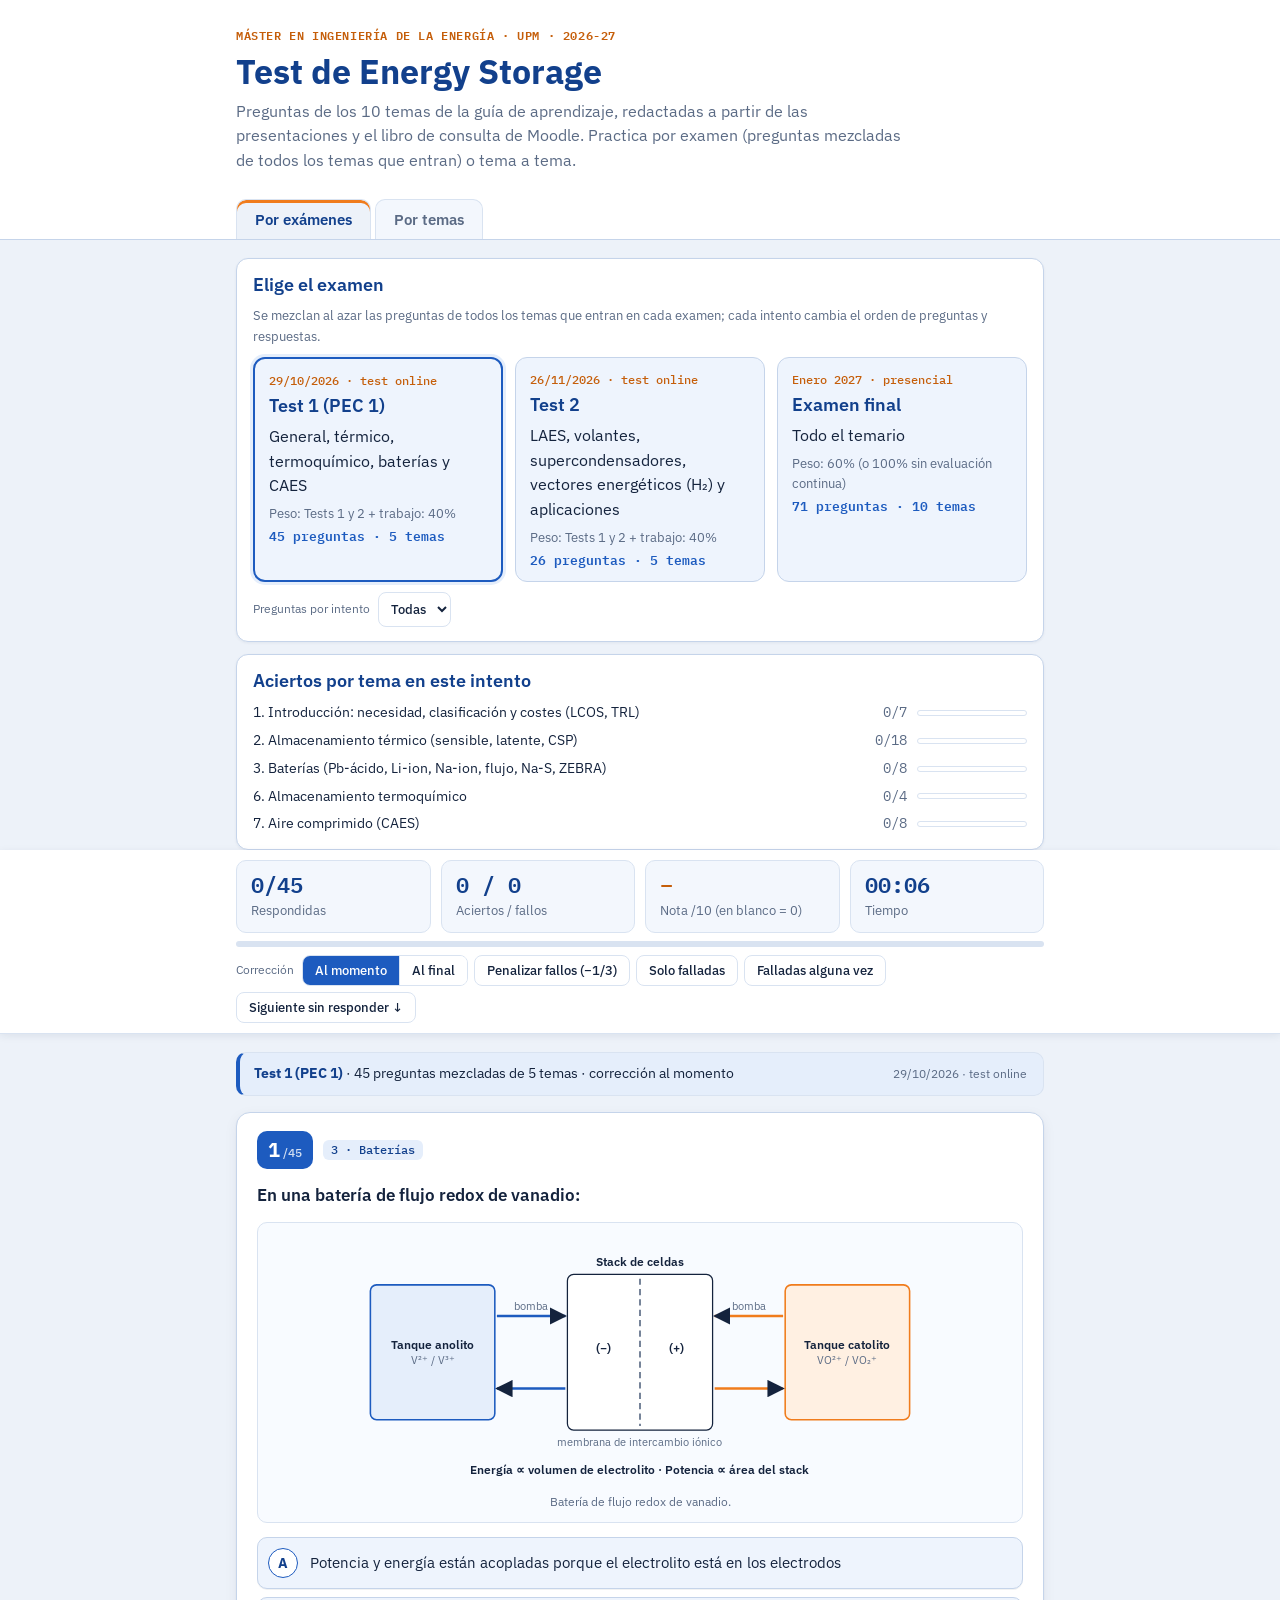
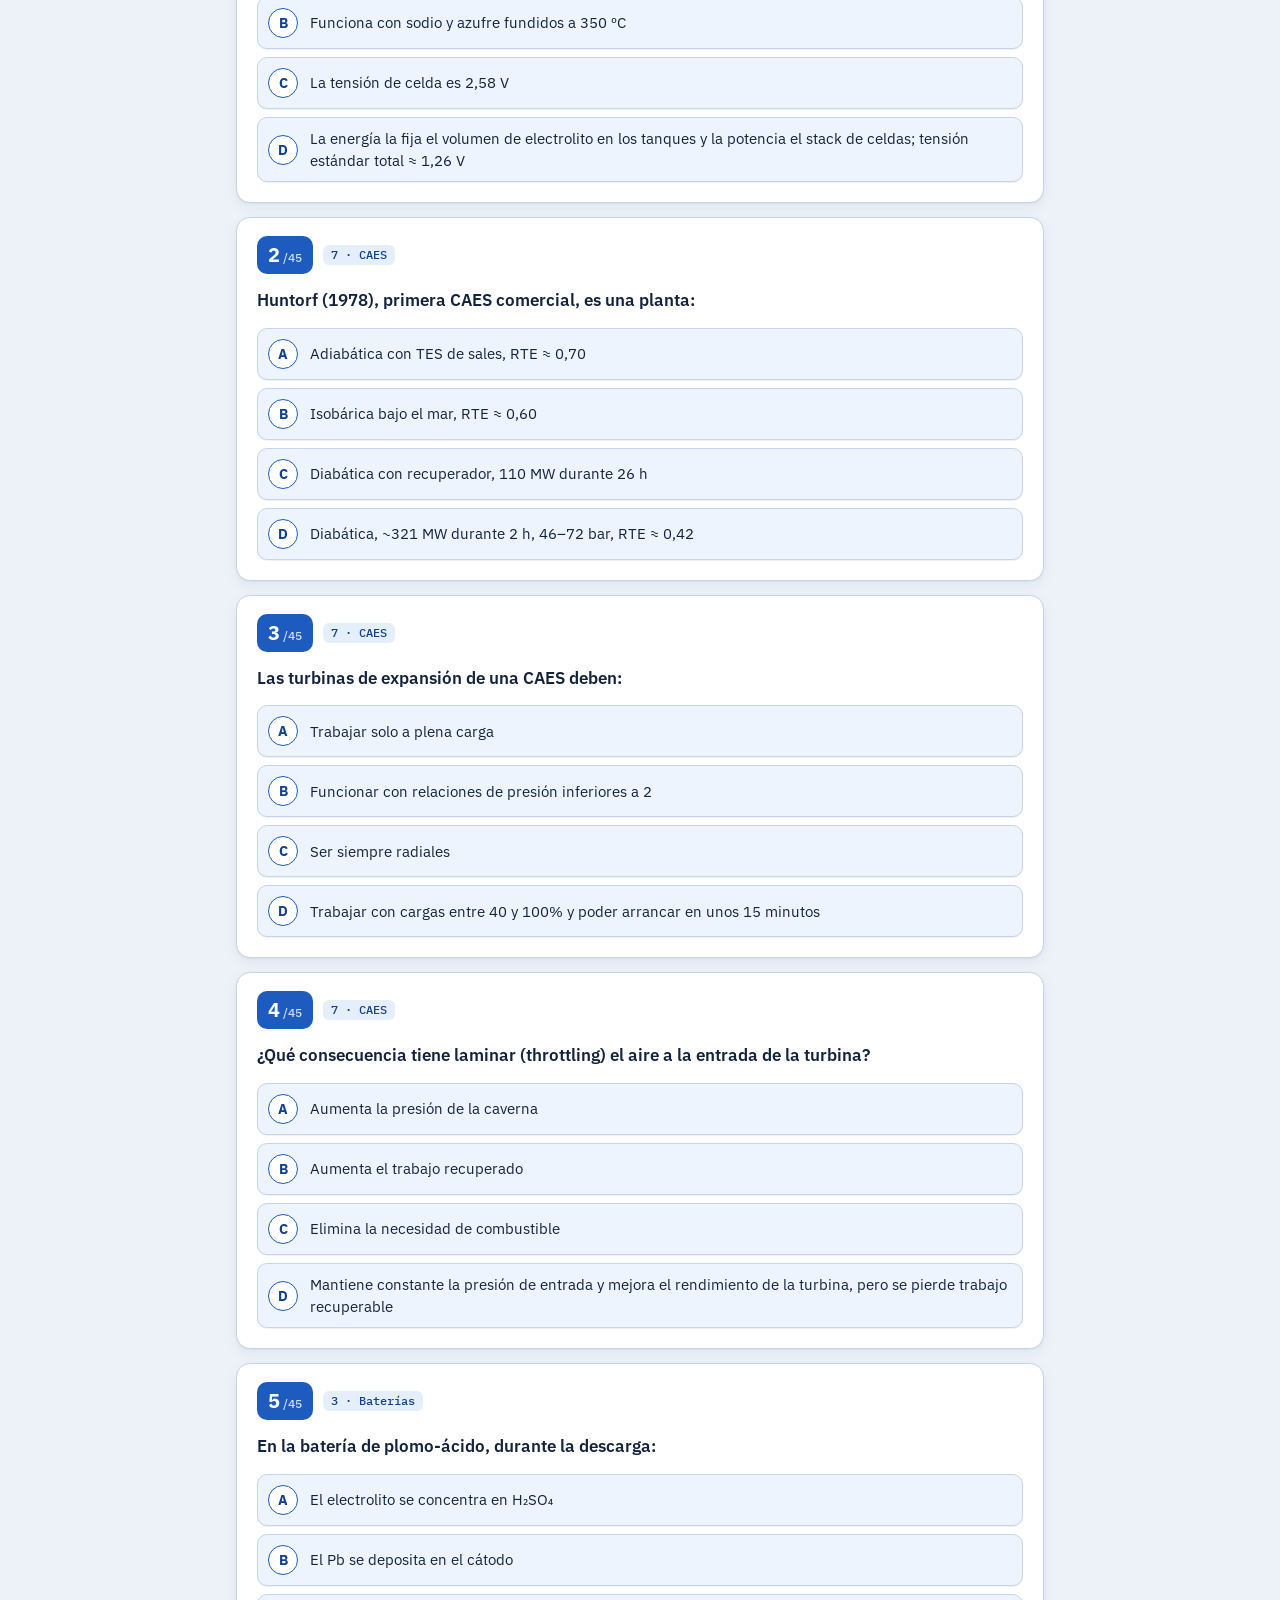
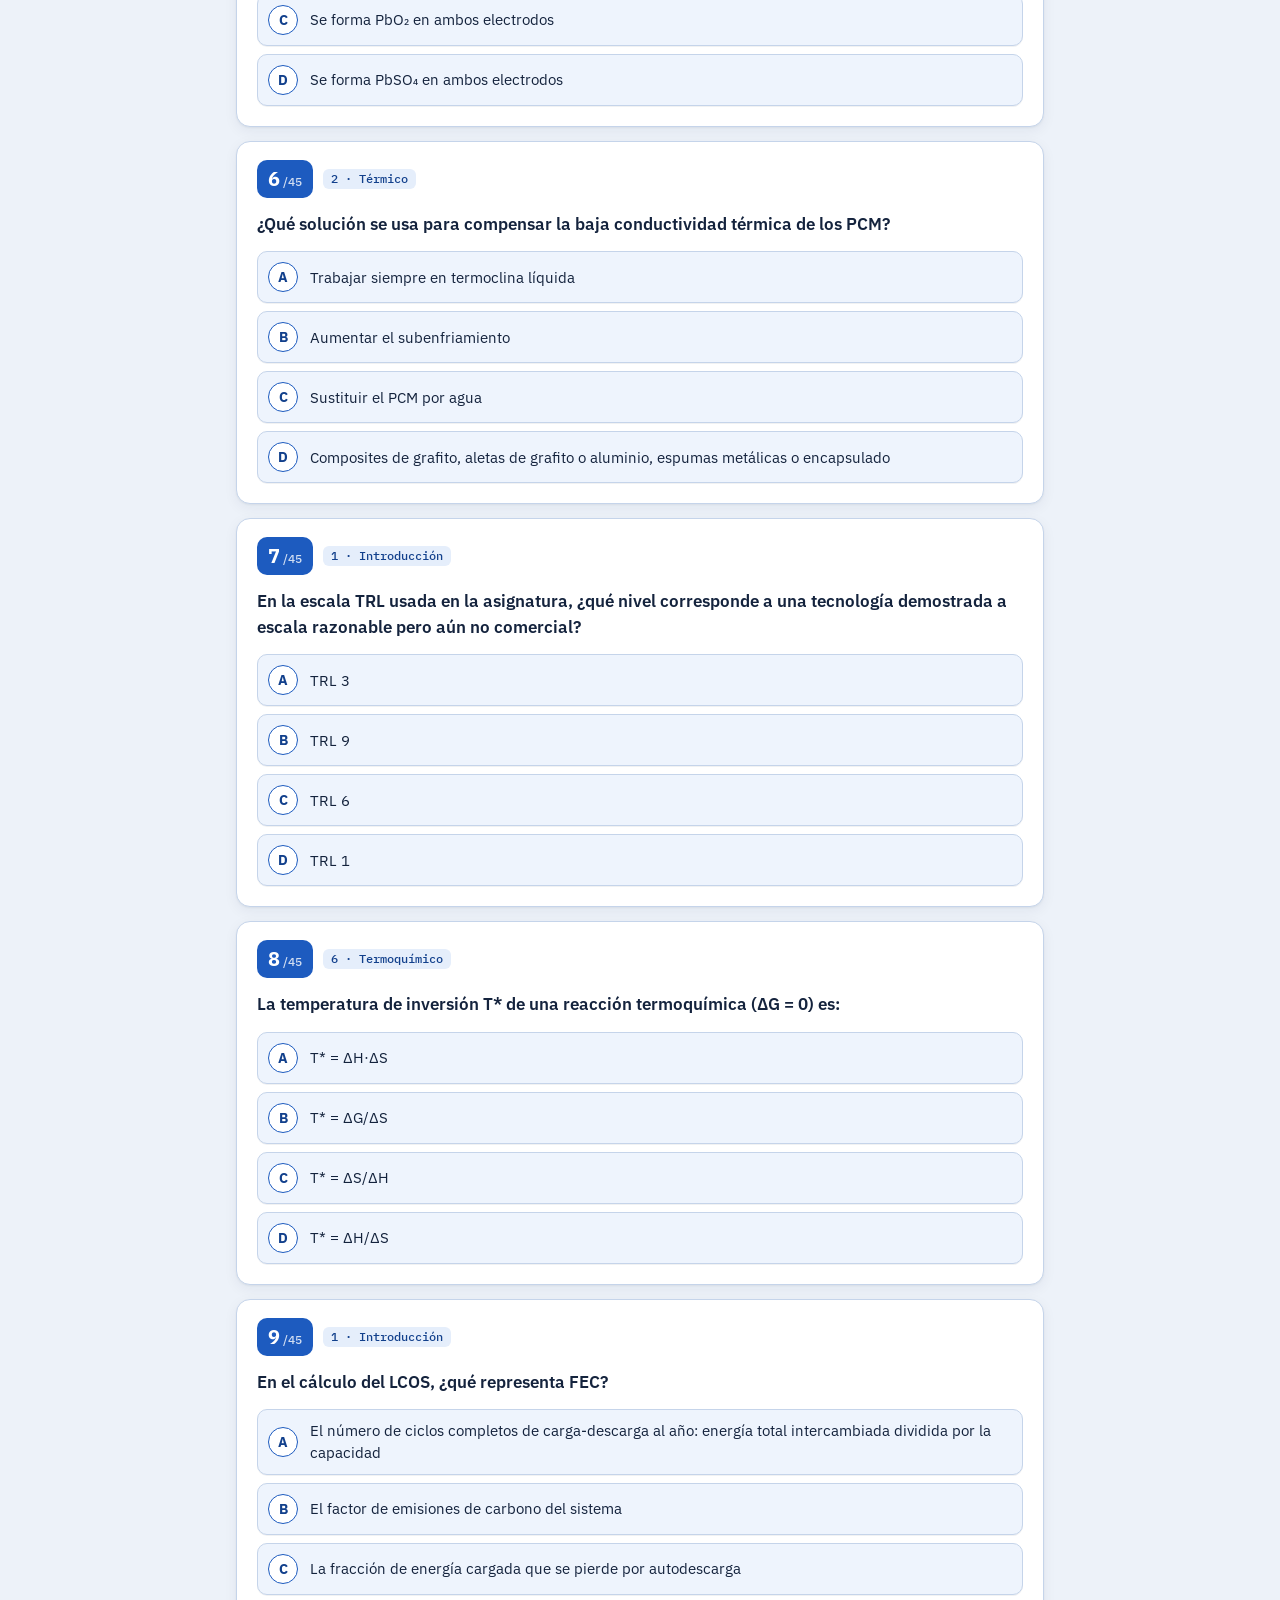
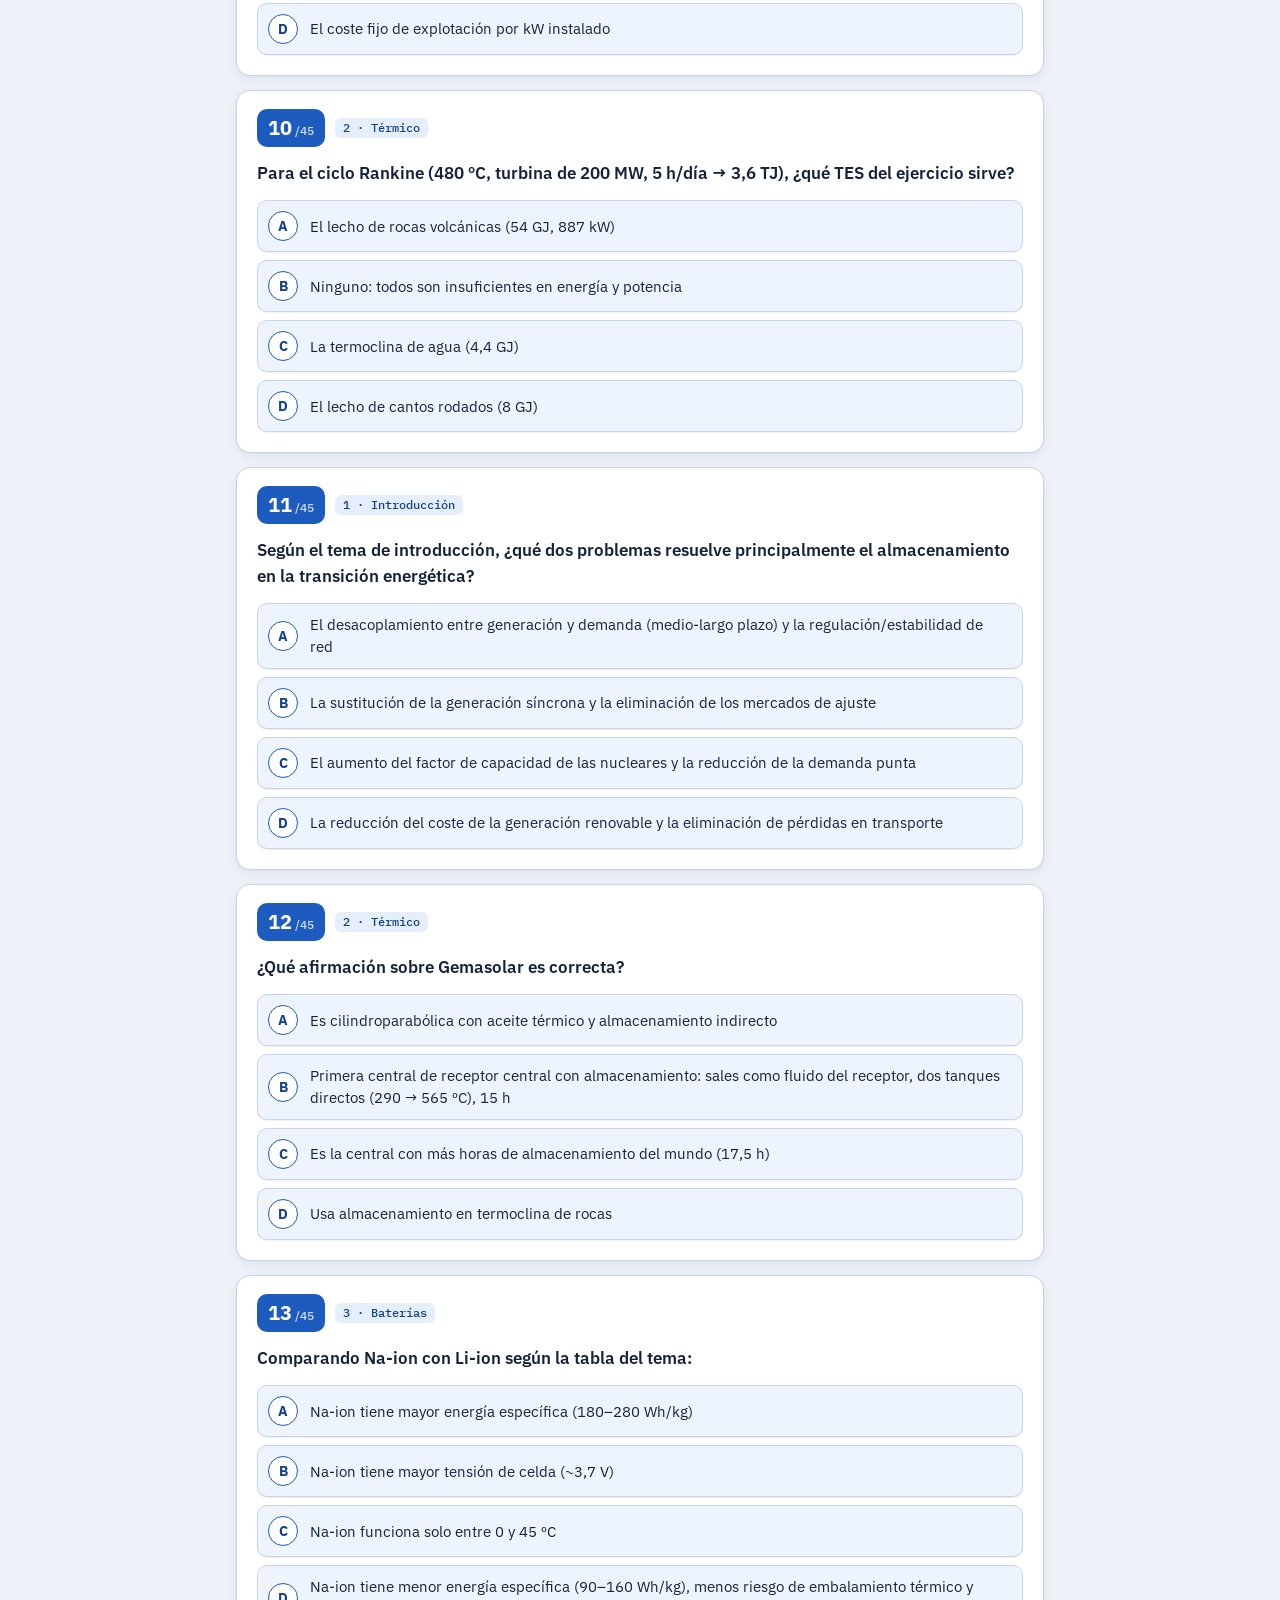
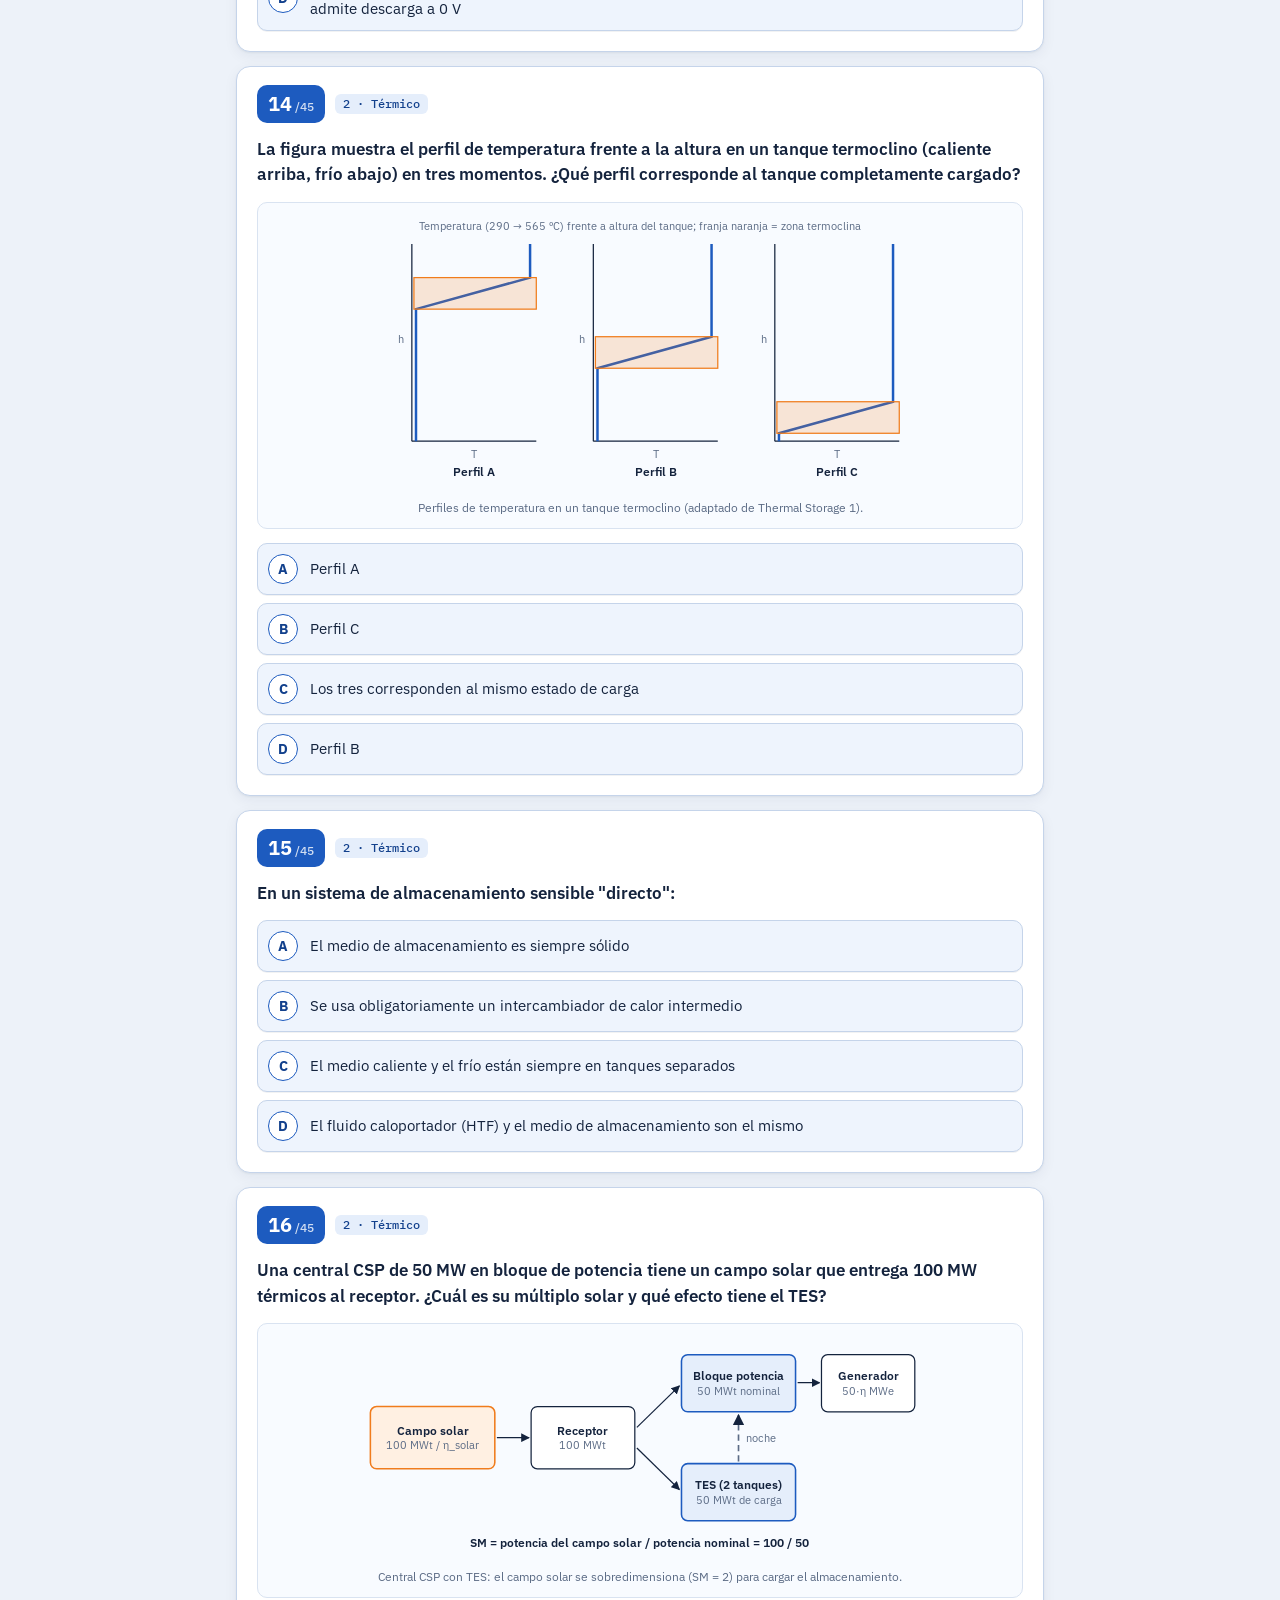
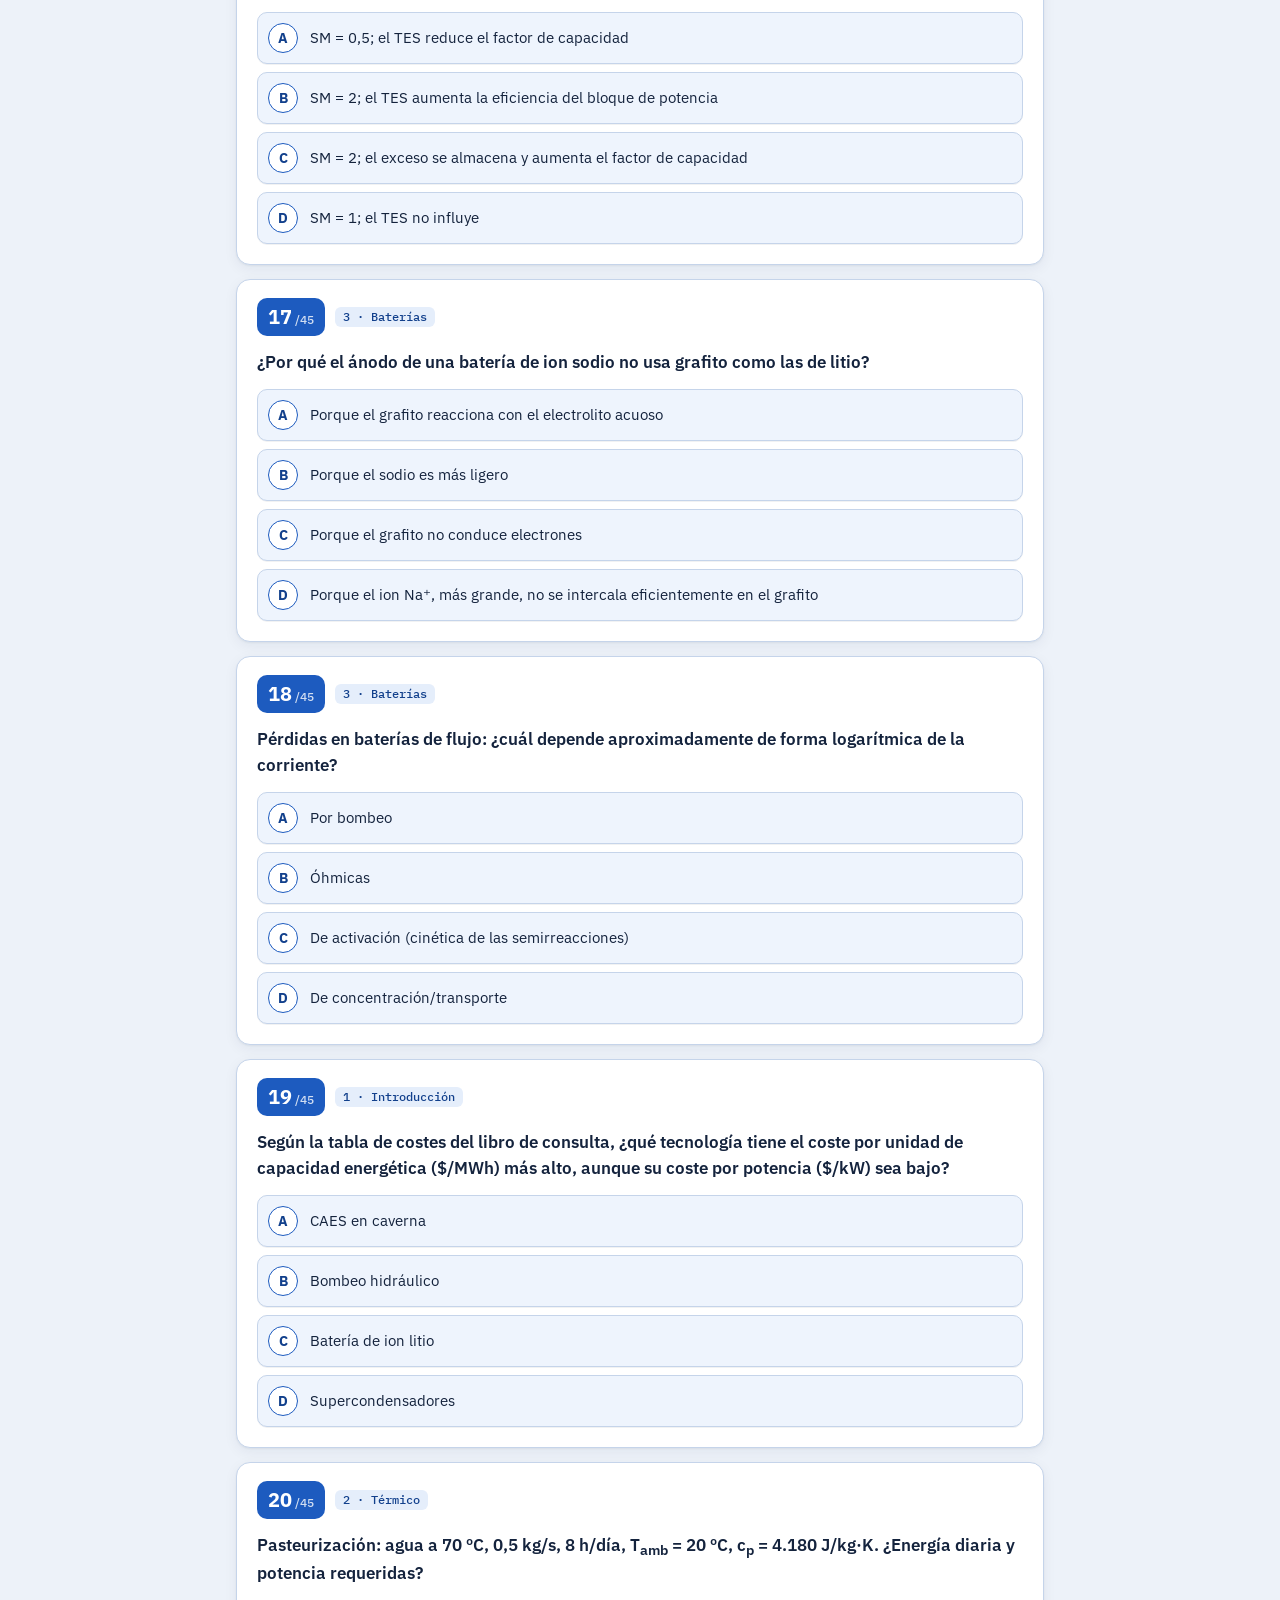
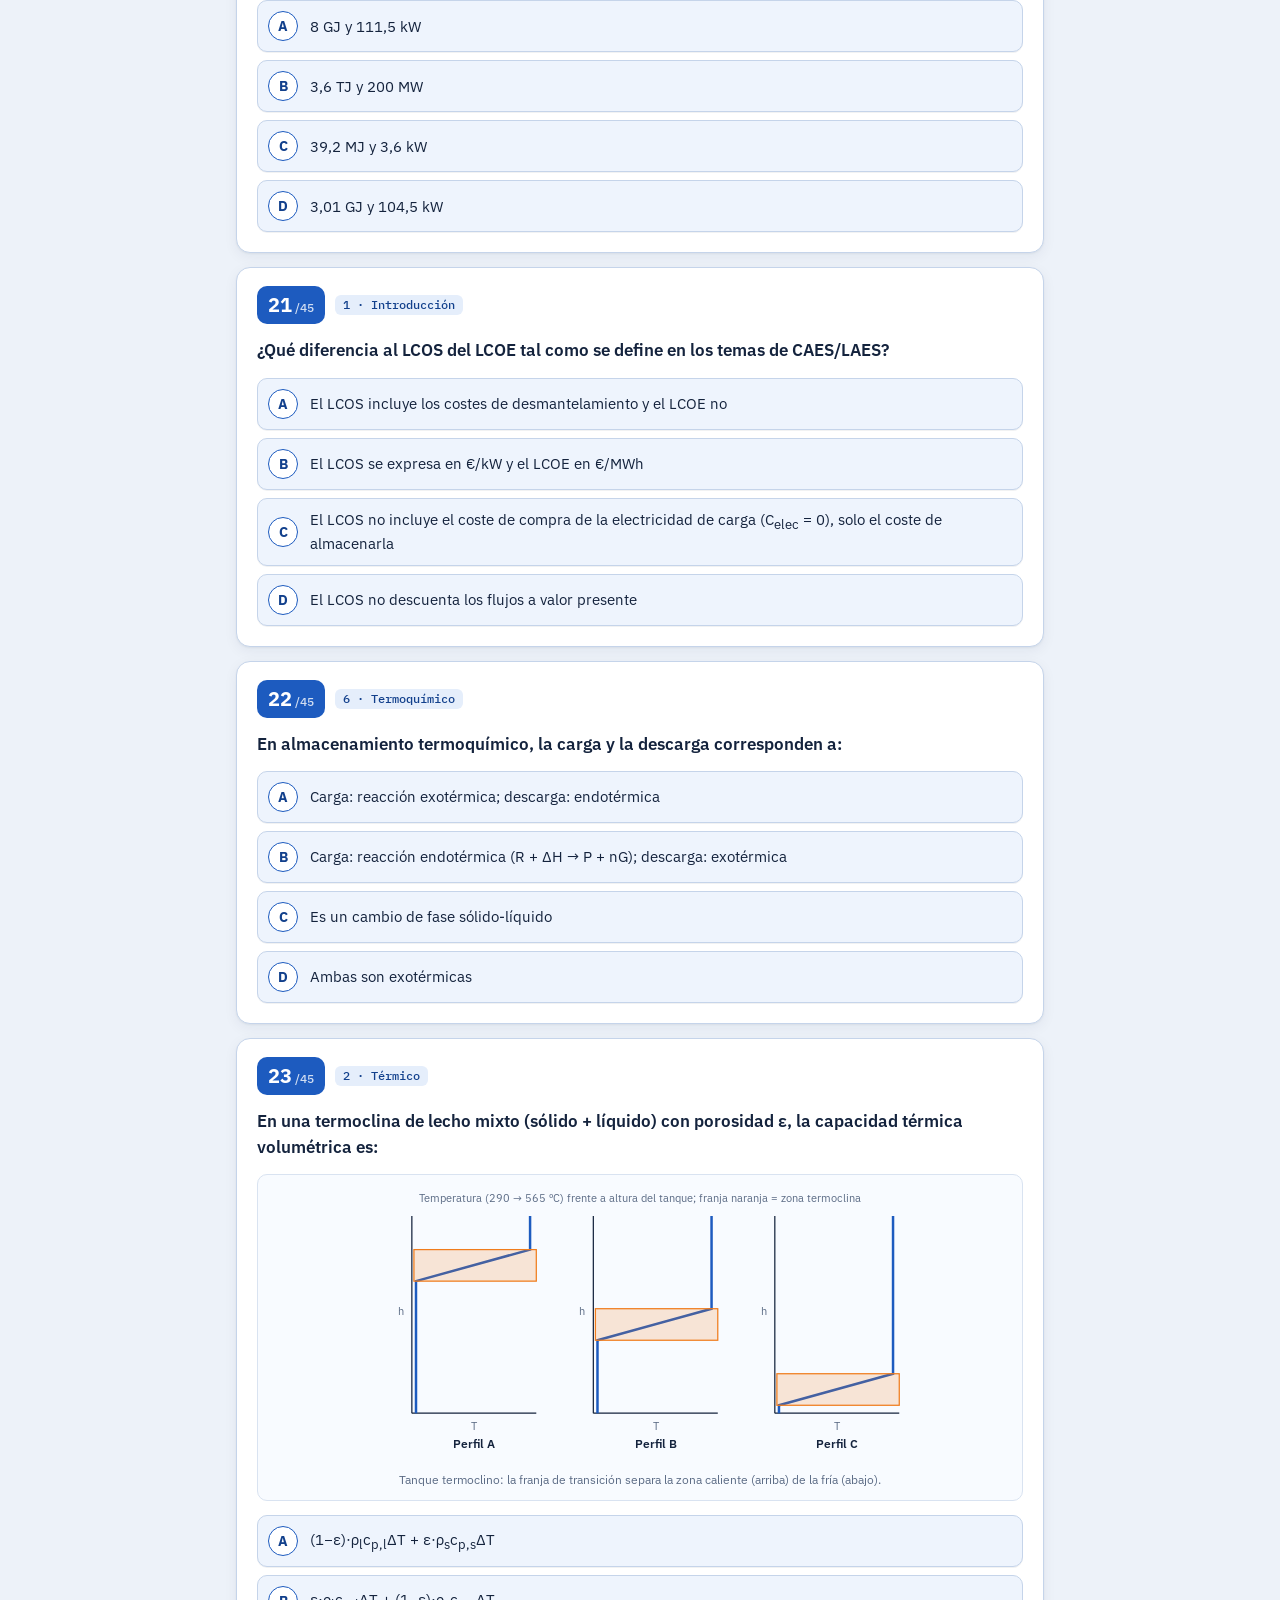
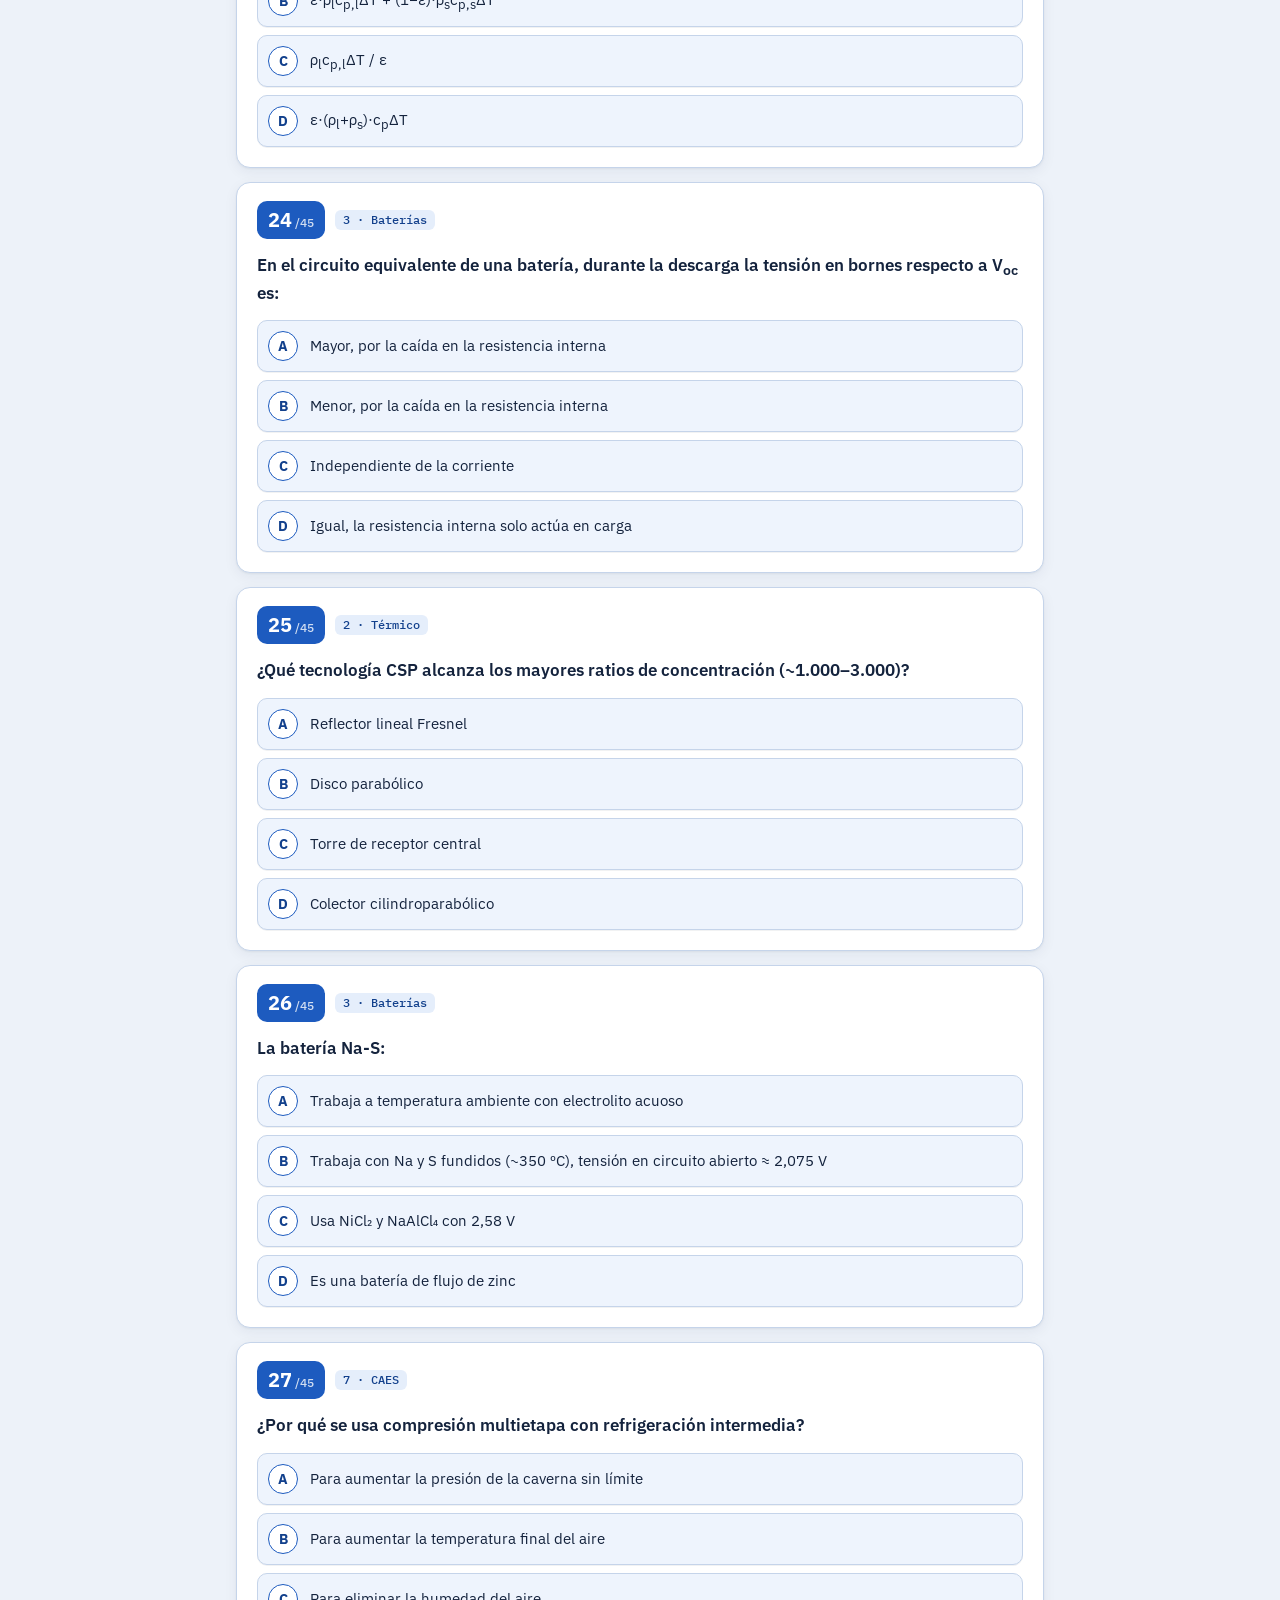
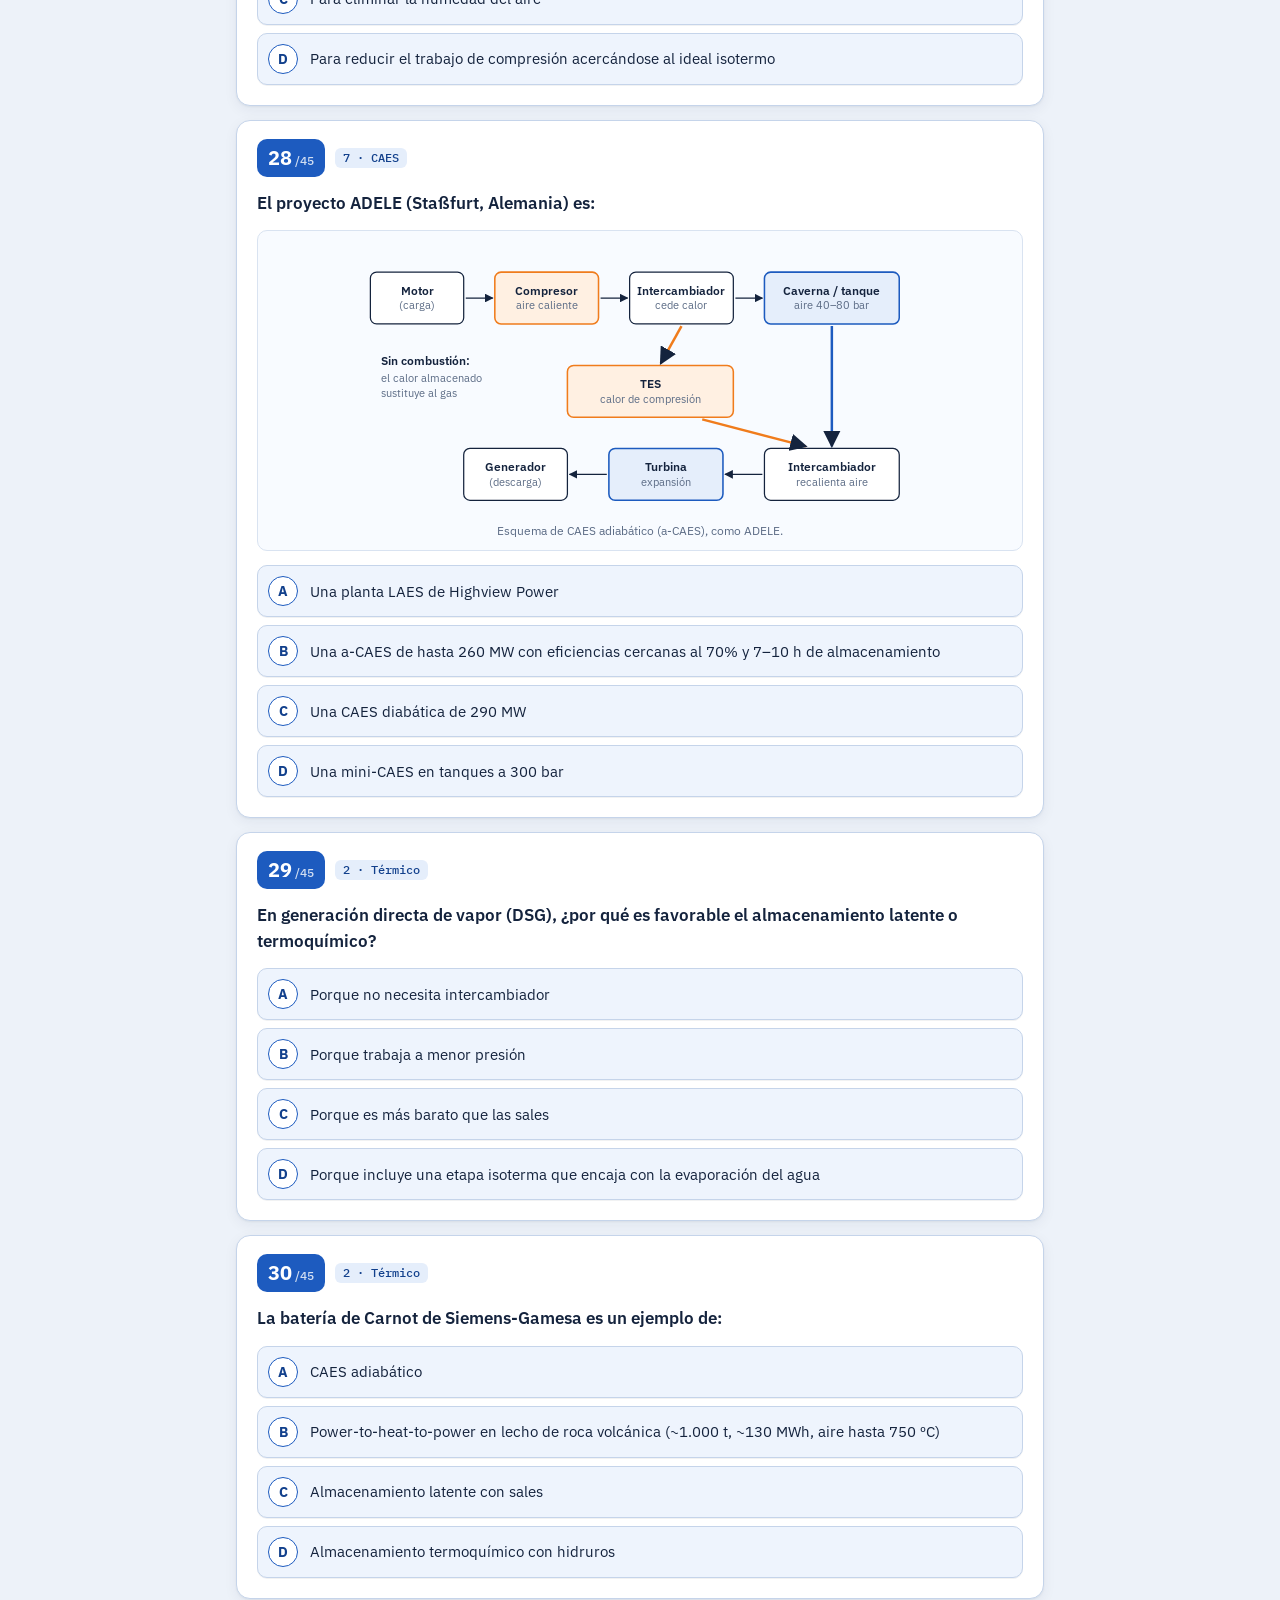
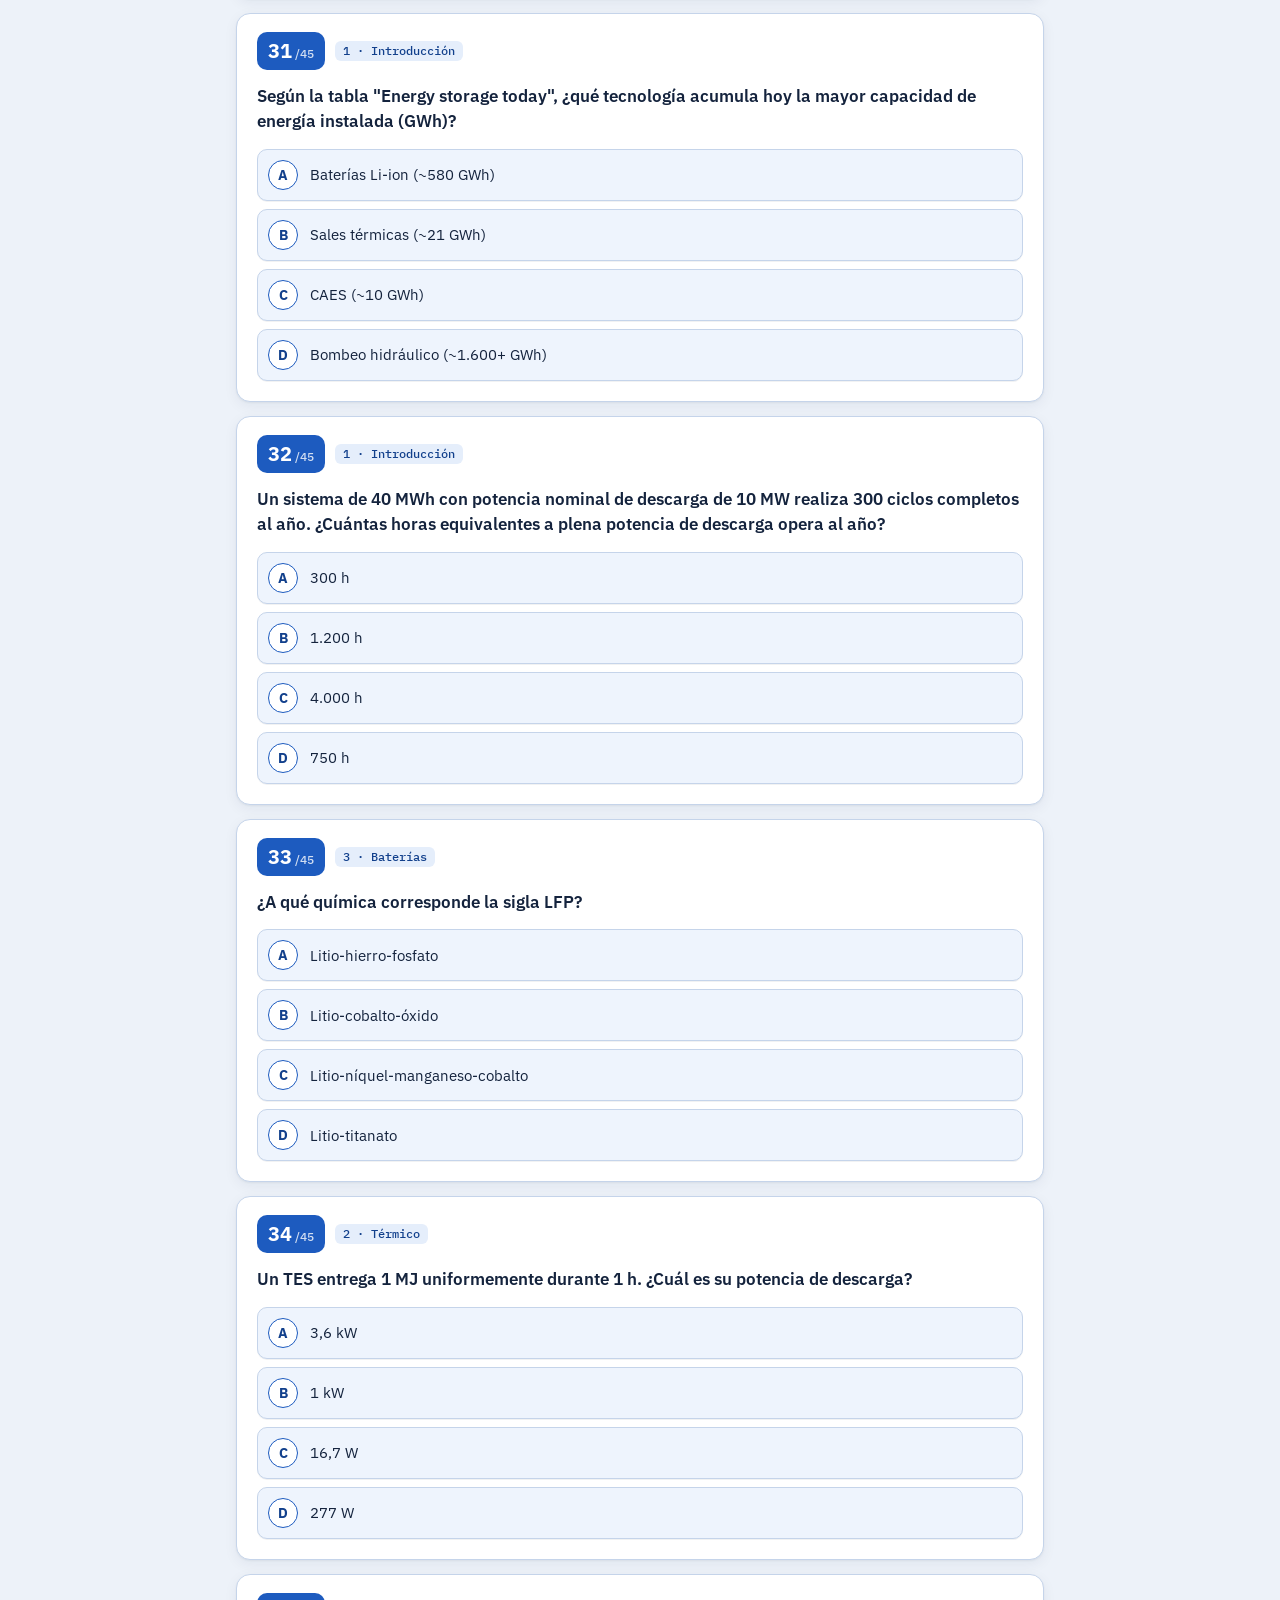
==== energy_storage_test.html @ a5e6e4ec "Tests de Impactos Medioambientales (PEC 1) y Energy Storage Co-Authored-By: Claude Opus 5.5 <noreply" ====
<!DOCTYPE html>
<html lang="es">
<head>
<meta charset="utf-8">
<meta name="viewport" content="width=device-width, initial-scale=1">
<title>Test Energy Storage</title>
<link rel="preconnect" href="https://fonts.googleapis.com">
<link rel="preconnect" href="https://fonts.gstatic.com" crossorigin>
<link href="https://fonts.googleapis.com/css2?family=IBM+Plex+Mono:wght@400;500;600&family=IBM+Plex+Sans:wght@400;500;600;700&display=swap" rel="stylesheet">
<style>
/* Layout: cabecera blanca con marcador → pestañas Temas/Exámenes → barra fija de controles → columna de tarjetas (~820px). Tema único claro. */
:root {
  --bg: #ffffff;
  --page: #edf2f9;
  --panel: #f3f7fd;
  --opt: #eef4fd;
  --opt-hover: #dfeafb;
  --line-strong: #c5d4ea;
  --ink: #14233d;
  --muted: #5b6b85;
  --line: #d9e3f1;
  --blue: #1d5bbf;
  --blue-dark: #12408c;
  --blue-soft: #e5eefb;
  --orange: #f07c1c;
  --orange-dark: #c55e0a;
  --orange-soft: #fff0e2;
  --ok: #1e7f4f;
  --ok-soft: #e4f5ec;
  --bad: #c62f22;
  --bad-soft: #fde9e6;
  --font-body: "IBM Plex Sans", "Segoe UI", Roboto, Helvetica, Arial, sans-serif;
  --font-mono: "IBM Plex Mono", ui-monospace, Consolas, monospace;
  color-scheme: light;
}
* { box-sizing: border-box; }
html, body { margin: 0; background: var(--page); color: var(--ink); }
body { font: 16px/1.55 var(--font-body); }
.top { background: var(--bg); border-bottom: 1px solid var(--line-strong); }
.wrap { max-width: 840px; margin: 0 auto; padding: 0 16px; }
header { padding: 28px 0 18px; display: grid; gap: 8px; }
.eyebrow { font: 600 12px/1.3 var(--font-mono); letter-spacing: .05em; text-transform: uppercase; color: var(--orange-dark); }
h1 { font: 700 clamp(26px, 5vw, 34px)/1.15 var(--font-body); margin: 0; color: var(--blue-dark); text-wrap: balance; }
h2 { font: 600 18px/1.3 var(--font-body); margin: 0; color: var(--blue-dark); text-wrap: balance; }
.sub { color: var(--muted); margin: 0; max-width: 68ch; }
.tabs { display: flex; gap: 4px; margin-top: 8px; }
.tab { font: 600 15px/1 var(--font-body); padding: 12px 18px; border: 1px solid var(--line); border-bottom: 0; border-radius: 10px 10px 0 0; background: var(--panel); color: var(--muted); cursor: pointer; }
.tab[aria-selected="true"] { background: var(--page); color: var(--blue-dark); box-shadow: inset 0 3px 0 var(--orange); }
.score { display: grid; grid-template-columns: repeat(auto-fit, minmax(120px, 1fr)); gap: 10px; }
.tile { background: var(--panel); border: 1px solid var(--line); border-radius: 10px; padding: 10px 14px; }
.tile b { display: block; font: 600 22px/1.2 var(--font-mono); font-variant-numeric: tabular-nums; color: var(--blue-dark); }
.tile.hl b { color: var(--orange-dark); }
.tile span { font-size: 13px; color: var(--muted); }
.progress { height: 6px; background: var(--line); border-radius: 3px; overflow: hidden; }
.progress i { display: block; height: 100%; background: var(--orange); transition: width .2s; }
main { padding: 18px 0 80px; display: grid; gap: 16px; }
.panel { background: var(--bg); border: 1px solid var(--line-strong); box-shadow: 0 1px 3px rgba(20,35,61,.06); border-radius: 12px; padding: 14px 16px; display: grid; gap: 10px; }
.exams { display: grid; grid-template-columns: repeat(auto-fit, minmax(230px, 1fr)); gap: 12px; }
.exam { background: var(--opt); border: 1px solid var(--line-strong); border-radius: 12px; padding: 14px; display: grid; gap: 6px; align-content: start; cursor: pointer; text-align: left; font: inherit; color: inherit; }
.exam:hover { border-color: var(--blue); }
.exam[aria-pressed="true"] { border: 2px solid var(--blue); box-shadow: 0 0 0 3px var(--blue-soft); }
.exam .d { font: 500 12px/1.3 var(--font-mono); color: var(--orange-dark); }
.exam .w { font-size: 13px; color: var(--muted); }
.exam .n { font: 600 13px/1 var(--font-mono); color: var(--blue); }
.blocks { display: grid; gap: 6px; }
.brow { display: grid; grid-template-columns: minmax(0, 1fr) 64px 110px; gap: 10px; align-items: center; font-size: 14px; }
.brow .name { overflow-wrap: anywhere; }
.brow .num { font-family: var(--font-mono); font-variant-numeric: tabular-nums; text-align: right; color: var(--muted); }
.meter { height: 6px; background: var(--bg); border: 1px solid var(--line); border-radius: 3px; overflow: hidden; }
.meter i { display: block; height: 100%; background: var(--blue); }
.bar { position: sticky; top: 0; z-index: 5; background: rgba(255,255,255,.97); box-shadow: 0 2px 8px rgba(20,35,61,.08); backdrop-filter: blur(4px); border-bottom: 1px solid var(--line); padding: 10px 0; }
.bar .wrap { display: grid; gap: 8px; }
.row { display: flex; flex-wrap: wrap; gap: 6px; align-items: center; }
.label { font-size: 12px; color: var(--muted); margin-right: 2px; }
.chip, .btn { font: 500 13px/1 var(--font-body); border: 1px solid var(--line); background: var(--bg); color: var(--ink); border-radius: 999px; padding: 8px 12px; cursor: pointer; }
.chip:hover, .btn:hover { border-color: var(--blue); }
.chip[aria-pressed="true"] { background: var(--blue); border-color: var(--blue); color: #fff; }
.btn { border-radius: 8px; }
.btn[aria-pressed="true"] { background: var(--blue-soft); border-color: var(--blue); color: var(--blue-dark); }
.btn.primary { background: var(--orange); color: #fff; border-color: var(--orange); font-weight: 600; }
.btn.primary:hover { background: var(--orange-dark); }
.btn.blue { background: var(--blue); color: #fff; border-color: var(--blue); font-weight: 600; }
.seg { display: inline-flex; border: 1px solid var(--line); border-radius: 8px; overflow: hidden; }
.seg button { border: 0; background: var(--bg); color: var(--ink); font: 500 13px/1 var(--font-body); padding: 8px 12px; cursor: pointer; }
.seg button + button { border-left: 1px solid var(--line); }
.seg button[aria-pressed="true"] { background: var(--blue); color: #fff; }
select { font: 500 13px/1 var(--font-body); padding: 7px 8px; border: 1px solid var(--line); border-radius: 8px; background: var(--bg); color: var(--ink); }
button:focus-visible, select:focus-visible { outline: 2px solid var(--orange); outline-offset: 2px; }
.banner { display: flex; flex-wrap: wrap; gap: 8px 16px; align-items: center; justify-content: space-between; background: var(--blue-soft); border: 1px solid var(--line); border-left: 4px solid var(--blue); border-radius: 10px; padding: 10px 14px; font-size: 14px; }
.banner b { color: var(--blue-dark); }
.timer { font: 600 14px/1 var(--font-mono); color: var(--orange-dark); font-variant-numeric: tabular-nums; }
.list { display: grid; gap: 14px; }
.card { background: var(--bg); border: 1px solid var(--line-strong); border-radius: 14px; padding: 18px 20px 20px; display: grid; gap: 14px; scroll-margin-top: 210px; box-shadow: 0 1px 2px rgba(20,35,61,.05), 0 4px 14px rgba(20,35,61,.06); }
.card:focus-visible { outline: 2px solid var(--orange); outline-offset: 2px; }
.card.ok { border-left: 5px solid var(--ok); }
.card.bad { border-left: 5px solid var(--bad); }
.card.pending { border-left: 5px solid var(--orange); }
.meta { display: flex; gap: 10px; flex-wrap: wrap; align-items: center; font: 500 12px/1 var(--font-mono); color: var(--muted); }
.qnum { display: inline-flex; align-items: baseline; gap: 1px; min-width: 40px; padding: 9px 11px; border-radius: 10px; background: var(--blue); color: #fff; font: 700 20px/1 var(--font-body); font-variant-numeric: tabular-nums; }
.qnum small { font-size: 12px; font-weight: 500; opacity: .8; margin-left: 2px; }
.tag { background: var(--blue-soft); color: var(--blue-dark); padding: 4px 8px; border-radius: 6px; }
.tag.miss { background: var(--orange-soft); color: var(--orange-dark); }
.tag.star { background: var(--orange); color: #fff; }
.q { font-weight: 600; font-size: 17px; line-height: 1.5; margin: 0; }
.fig { margin: 0; background: #f8fbff; border: 1px solid var(--line); border-radius: 10px; padding: 10px; overflow-x: auto; }
.fig svg { display: block; width: 100%; max-width: 560px; height: auto; margin: 0 auto; }
.fig figcaption { font-size: 12px; color: var(--muted); margin-top: 6px; text-align: center; }
.fig text { fill: var(--ink); font: 12px var(--font-body); }
.fig .t-s { font-size: 11px; fill: var(--muted); }
.fig .t-b { font-weight: 600; }
.fig .ax { stroke: var(--ink); stroke-width: 1.2; fill: none; }
.fig .grid { stroke: var(--line); stroke-width: 1; }
.fig .b { stroke: var(--blue); stroke-width: 2.4; fill: none; }
.fig .b2 { stroke: var(--blue-dark); stroke-width: 2.4; fill: none; stroke-dasharray: 2 3; }
.fig .o { stroke: var(--orange); stroke-width: 2.4; fill: none; }
.fig .g { stroke: var(--muted); stroke-width: 1.6; fill: none; stroke-dasharray: 6 4; }
.fig .g2 { stroke: #7a8aa3; stroke-width: 2.4; fill: none; }
.fig .box { fill: #fff; stroke: var(--ink); stroke-width: 1.2; }
.fig .bf { fill: var(--blue-soft); stroke: var(--blue); stroke-width: 1.5; }
.fig .of { fill: var(--orange-soft); stroke: var(--orange); stroke-width: 1.5; }
.fig .of2 { fill: #f9c79c; stroke: var(--orange-dark); stroke-width: 1.5; }
.fig .bfl { fill: rgba(29,91,191,.12); stroke: var(--blue); stroke-width: 1.2; }
.fig .ofl { fill: rgba(240,124,28,.18); stroke: var(--orange); stroke-width: 1.2; }
.fig .soil { fill: #fbf7f1; stroke: var(--line); }
.fig .clay { fill: #e8dccb; stroke: none; }
.fig .pt { fill: var(--orange); stroke: #fff; stroke-width: 1.5; }
.fig .arh { fill: var(--ink); }
.opts { display: grid; gap: 8px; }
.opt { text-align: left; font: 15px/1.45 var(--font-body); color: var(--ink); background: var(--opt); border: 1px solid var(--line-strong); border-radius: 10px; padding: 10px 14px 10px 10px; cursor: pointer; display: grid; grid-template-columns: 32px 1fr; gap: 10px; align-items: center; box-shadow: 0 1px 0 rgba(20,35,61,.06); }
.opt .k { display: grid; place-items: center; width: 30px; height: 30px; border-radius: 50%; background: var(--bg); border: 1.5px solid var(--blue); font: 700 14px/1 var(--font-body); color: var(--blue-dark); }
.opt:hover:not([disabled]) { border-color: var(--blue); background: var(--opt-hover); }
.opt.sel { border-color: var(--blue); background: var(--blue-soft); box-shadow: inset 0 0 0 1px var(--blue); }
.opt.sel .k { background: var(--blue); color: #fff; }
.opt.right { border-color: var(--ok); background: var(--ok-soft); box-shadow: inset 0 0 0 1px var(--ok); }
.opt.right .k { background: var(--ok); border-color: var(--ok); color: #fff; }
.opt.wrong { border-color: var(--bad); background: var(--bad-soft); box-shadow: inset 0 0 0 1px var(--bad); }
.opt.wrong .k { background: var(--bad); border-color: var(--bad); color: #fff; }
.opt[disabled] { cursor: default; }
.exp { font-size: 14px; background: var(--panel); border-radius: 10px; padding: 12px 14px; border: 1px solid var(--line); border-left: 4px solid var(--blue); }
.exp .src { display: block; margin-top: 6px; font: 12px/1.4 var(--font-mono); color: var(--muted); }
.verdict { font-weight: 600; }
.verdict.ok { color: var(--ok); } .verdict.bad { color: var(--bad); } .verdict.na { color: var(--orange-dark); }
.empty { color: var(--muted); padding: 24px 0; }
.foot { display: flex; gap: 10px; flex-wrap: wrap; }
.hint { font-size: 13px; color: var(--muted); margin: 0; }
kbd { font: 12px var(--font-mono); border: 1px solid var(--line); border-bottom-width: 2px; border-radius: 4px; padding: 0 4px; background: var(--bg); }
@media (max-width: 480px) { .score { grid-template-columns: repeat(4, minmax(0,1fr)); gap: 6px; } .tile { padding: 6px 8px; } .tile b { font-size: 15px; } .tile span { font-size: 10px; } .brow { grid-template-columns: 1fr 56px; } .brow .meter { grid-column: 1 / -1; } .tab { padding: 10px 12px; font-size: 14px; } }
@media (prefers-reduced-motion: reduce) { * { transition: none !important; scroll-behavior: auto !important; } }
</style>
</head>
<body>
<div class="top">
  <div class="wrap">
    <header>
      <div class="eyebrow">Máster en Ingeniería de la Energía · UPM · 2026-27</div>
      <h1>Test de Energy Storage</h1>
      <p class="sub">Preguntas de los 10 temas de la guía de aprendizaje, redactadas a partir de las presentaciones y el libro de consulta de Moodle. Practica por examen (preguntas mezcladas de todos los temas que entran) o tema a tema.</p>
    </header>
    <div class="tabs" role="tablist">
      <button type="button" class="tab" role="tab" id="tabExam" aria-selected="true">Por exámenes</button>
      <button type="button" class="tab" role="tab" id="tabTopic" aria-selected="false">Por temas</button>
    </div>
  </div>
</div>

<div class="wrap" id="setup"></div>

<div class="bar">
  <div class="wrap">
    <div class="score">
      <div class="tile"><b id="sAns">0/0</b><span>Respondidas</span></div>
      <div class="tile"><b id="sOk">–</b><span>Aciertos / fallos</span></div>
      <div class="tile hl"><b id="sPct">–</b><span id="sPctLbl">Nota sobre 10</span></div>
      <div class="tile"><b id="sTime" class="timer">00:00</b><span>Tiempo</span></div>
    </div>
    <div class="progress" aria-hidden="true"><i id="prog" style="width:0%"></i></div>
    <div class="row">
      <span class="label">Corrección</span>
      <div class="seg" role="group" aria-label="Corrección">
        <button type="button" id="mStudy">Al momento</button>
        <button type="button" id="mExam">Al final</button>
      </div>
      <button type="button" class="btn" id="bPen" aria-pressed="false">Penalizar fallos (−1/3)</button>
      <button type="button" class="btn" id="bWrong" aria-pressed="false">Solo falladas</button>
      <button type="button" class="btn" id="bMiss" aria-pressed="false">Falladas alguna vez</button>
      <button type="button" class="btn" id="bNext">Siguiente sin responder ↓</button>
    </div>
  </div>
</div>

<div class="wrap">
  <main>
    <div class="banner" id="banner"></div>
    <div class="list" id="list"></div>
    <div class="foot">
      <button type="button" class="btn primary" id="bGrade" hidden>Corregir</button>
      <button type="button" class="btn blue" id="bRestart">Nuevo intento (mezclar de nuevo)</button>
      <button type="button" class="btn" id="bClearHist">Borrar historial de fallos</button>
    </div>
    <p class="hint">Atajos en la tarjeta enfocada: <kbd>1</kbd>–<kbd>4</kbd> o <kbd>A</kbd>–<kbd>D</kbd> para responder. El progreso se guarda en este navegador.</p>
  </main>
</div>

<script>
const BLOCKS = [{"id": "intro", "short": "1 · Introducción", "name": "1. Introducción: necesidad, clasificación y costes (LCOS, TRL)"}, {"id": "tes", "short": "2 · Térmico", "name": "2. Almacenamiento térmico (sensible, latente, CSP)"}, {"id": "bat", "short": "3 · Baterías", "name": "3. Baterías (Pb-ácido, Li-ion, Na-ion, flujo, Na-S, ZEBRA)"}, {"id": "sc", "short": "4 · Supercond.", "name": "4. Supercondensadores"}, {"id": "h2", "short": "5 · Vectores / H₂", "name": "5. Almacenamiento químico: hidrógeno y marco regulatorio"}, {"id": "tq", "short": "6 · Termoquímico", "name": "6. Almacenamiento termoquímico"}, {"id": "caes", "short": "7 · CAES", "name": "7. Aire comprimido (CAES)"}, {"id": "laes", "short": "8 · LAES", "name": "8. Aire líquido (LAES)"}, {"id": "fw", "short": "9 · Volantes", "name": "9. Volantes de inercia"}, {"id": "app", "short": "10 · Aplicaciones", "name": "10. Aplicaciones y casos de dimensionado"}];
const EXAMS = [{"id": "t1", "name": "Test 1 (PEC 1)", "date": "29/10/2026 · test online", "weight": "Tests 1 y 2 + trabajo: 40%", "desc": "General, térmico, termoquímico, baterías y CAES", "blocks": ["intro", "tes", "tq", "bat", "caes"]}, {"id": "t2", "name": "Test 2", "date": "26/11/2026 · test online", "weight": "Tests 1 y 2 + trabajo: 40%", "desc": "LAES, volantes, supercondensadores, vectores energéticos (H₂) y aplicaciones", "blocks": ["laes", "fw", "sc", "h2", "app"]}, {"id": "fin", "name": "Examen final", "date": "Enero 2027 · presencial", "weight": "60% (o 100% sin evaluación continua)", "desc": "Todo el temario", "blocks": ["intro", "tes", "bat", "sc", "h2", "tq", "caes", "laes", "fw", "app"]}];
const QS = [{"b": "intro", "q": "Según el tema de introducción, ¿qué dos problemas resuelve principalmente el almacenamiento en la transición energética?", "o": ["El desacoplamiento entre generación y demanda (medio-largo plazo) y la regulación/estabilidad de red", "La reducción del coste de la generación renovable y la eliminación de pérdidas en transporte", "La sustitución de la generación síncrona y la eliminación de los mercados de ajuste", "El aumento del factor de capacidad de las nucleares y la reducción de la demanda punta"], "a": 0, "e": "El almacenamiento soluciona el desacoplamiento temporal generación-demanda y la regulación de la red (calidad de potencia y estabilidad).", "s": "Tema 1: Introduction (Abánades)", "x": ["t1", "fin"]}, {"b": "intro", "q": "Según la tabla \"Energy storage today\", ¿qué tecnología acumula hoy la mayor capacidad de energía instalada (GWh)?", "o": ["Baterías Li-ion (~580 GWh)", "Bombeo hidráulico (~1.600+ GWh)", "Sales térmicas (~21 GWh)", "CAES (~10 GWh)"], "a": 1, "e": "El bombeo supera los 1.600 GWh frente a ~580 GWh de Li-ion, aunque en potencia (GW) las baterías ya la igualan o superan (~240 GW frente a ~210 GW).", "s": "Tema 1, tabla Energy storage today", "x": ["t1", "fin"]}, {"b": "intro", "q": "En el cálculo del LCOS, ¿qué representa FEC?", "o": ["El factor de emisiones de carbono del sistema", "El número de ciclos completos de carga-descarga al año: energía total intercambiada dividida por la capacidad", "La fracción de energía cargada que se pierde por autodescarga", "El coste fijo de explotación por kW instalado"], "a": 1, "e": "FEC = full equivalent cycles: energía anual intercambiada / capacidad de almacenamiento. Junto con RTE y degradación determina la energía descargada en el denominador del LCOS.", "s": "Tema 1, diapositiva Storage cost", "x": ["t1", "fin"]}, {"b": "intro", "q": "Un sistema de 40 MWh con potencia nominal de descarga de 10 MW realiza 300 ciclos completos al año. ¿Cuántas horas equivalentes a plena potencia de descarga opera al año?", "o": ["300 h", "750 h", "1.200 h", "4.000 h"], "a": 2, "e": "E<sub>des<\/sub> = n<sub>FEC<\/sub>·E<sub>sto<\/sub> = 300·40 = 12.000 MWh = t<sub>n<\/sub>·W<sub>des<\/sub> → t<sub>n<\/sub> = 12.000/10 = 1.200 h.", "s": "Libro de consulta, ec. 1.5–1.6", "x": ["t1", "fin"]}, {"b": "intro", "q": "Según la tabla de costes del libro de consulta, ¿qué tecnología tiene el coste por unidad de capacidad energética ($/MWh) más alto, aunque su coste por potencia ($/kW) sea bajo?", "o": ["Bombeo hidráulico", "CAES en caverna", "Supercondensadores", "Batería de ion litio"], "a": 2, "e": "Supercondensadores: ~74.480 $/MWh de capacidad frente a ~939 $/kW de instalación. Son dispositivos de mucha potencia y poca energía.", "s": "Libro de consulta, Cuadro 1.1", "x": ["t1", "fin"]}, {"b": "intro", "q": "En la escala TRL usada en la asignatura, ¿qué nivel corresponde a una tecnología demostrada a escala razonable pero aún no comercial?", "o": ["TRL 3", "TRL 6", "TRL 9", "TRL 1"], "a": 1, "e": "TRL 9 es explotación comercial plena; TRL 6 es la demostración precompetitiva a escala representativa. Entre 6 y 9: maduras técnicamente pero sin viabilidad económica clara.", "s": "Libro de consulta, apdo. 1.3", "x": ["t1", "fin"]}, {"b": "intro", "q": "¿Qué diferencia al LCOS del LCOE tal como se define en los temas de CAES/LAES?", "o": ["El LCOS incluye los costes de desmantelamiento y el LCOE no", "El LCOS no incluye el coste de compra de la electricidad de carga (C<sub>elec<\/sub> = 0), solo el coste de almacenarla", "El LCOS se expresa en €/kW y el LCOE en €/MWh", "El LCOS no descuenta los flujos a valor presente"], "a": 1, "e": "El LCOS evalúa el coste de la energía y de almacenarla sin considerar la compra de electricidad de carga; en el LCOE ese término (energía · precio) sí entra.", "s": "Tema 3 CAES y Tema 4 LAES, Costs: LCOS", "x": ["t1", "fin"]}, {"b": "tes", "q": "¿Cuáles son las tres formas de almacenamiento térmico y su parámetro característico?", "o": ["Sensible (c<sub>p<\/sub>), latente (h<sub>pc<\/sub>) y termoquímico (h<sub>r<\/sub>)", "Sensible (h<sub>r<\/sub>), latente (c<sub>p<\/sub>) y termoquímico (h<sub>pc<\/sub>)", "Convectivo (h), conductivo (k) y radiativo (ε)", "Directo, indirecto y termoclina"], "a": 0, "e": "Q = m·c<sub>p<\/sub>·ΔT (sensible), Q = m·h<sub>pc<\/sub> (latente, cambio de fase), Q = m·h<sub>r<\/sub> (termoquímico, reacción reversible).", "s": "Thermal Storage 1 (E. Alonso)", "x": ["t1", "fin"]}, {"b": "tes", "q": "Para almacenar 1 TJ, el volumen aproximado de medio que se cita es 1 m³ (sensible), 0,2 m³ (latente) y 0,05 m³ (termoquímico). ¿Qué conclusión es correcta?", "o": ["La densidad energética crece de sensible a latente a termoquímico", "El almacenamiento sensible es el más compacto", "Latente y termoquímico tienen la misma densidad energética", "La densidad energética no depende del tipo de TES"], "a": 0, "e": "El termoquímico es ~20 veces más compacto que el sensible; el latente ~5 veces.", "s": "Thermal Storage 1, Characteristics", "x": ["t1", "fin"]}, {"b": "tes", "q": "Un TES entrega 1 MJ uniformemente durante 1 h. ¿Cuál es su potencia de descarga?", "o": ["1 kW", "277 W", "3,6 kW", "16,7 W"], "a": 1, "e": "P = 10⁶ J / 3.600 s ≈ 277 W. Por eso la tasa de transferencia de calor con el HTF es un requisito clave.", "s": "Thermal Storage 1, diapositiva 9", "x": ["t1", "fin"]}, {"b": "tes", "q": "¿Cómo se define la eficiencia de almacenamiento η<sub>st<\/sub> de un TES (proyecto SFERA III)?", "o": ["Energía extraída por el HTF en la descarga / energía aportada por el HTF en la carga", "Energía eléctrica producida / energía solar incidente", "Exergía almacenada / energía almacenada", "Temperatura de descarga / temperatura de carga"], "a": 0, "e": "η<sub>st<\/sub> = E<sub>d<\/sub>/E<sub>ch<\/sub>.", "s": "Thermal Storage 1, Efficiency", "x": ["t1", "fin"]}, {"b": "tes", "q": "En un sistema de almacenamiento sensible \"directo\":", "o": ["El fluido caloportador (HTF) y el medio de almacenamiento son el mismo", "El medio caliente y el frío están siempre en tanques separados", "Se usa obligatoriamente un intercambiador de calor intermedio", "El medio de almacenamiento es siempre sólido"], "a": 0, "e": "Directo: HTF = medio de almacenamiento. Indirecto: son distintos (p. ej. Andasol, aceite térmico + sales). Termoclina y dos tanques es otra clasificación (mismo o distinto recinto).", "s": "Thermal Storage 1, Sensible heat storage classification", "x": ["t1", "fin"]}, {"b": "tes", "q": "En una termoclina de lecho mixto (sólido + líquido) con porosidad ε, la capacidad térmica volumétrica es:", "o": ["ε·ρ<sub>l<\/sub>c<sub>p,l<\/sub>ΔT + (1−ε)·ρ<sub>s<\/sub>c<sub>p,s<\/sub>ΔT", "(1−ε)·ρ<sub>l<\/sub>c<sub>p,l<\/sub>ΔT + ε·ρ<sub>s<\/sub>c<sub>p,s<\/sub>ΔT", "ρ<sub>l<\/sub>c<sub>p,l<\/sub>ΔT / ε", "ε·(ρ<sub>l<\/sub>+ρ<sub>s<\/sub>)·c<sub>p<\/sub>ΔT"], "a": 0, "e": "El líquido ocupa la fracción de huecos ε y el sólido (1−ε). Si solo hay sólido y el fluido es aire, queda (1−ε)·ρ<sub>s<\/sub>c<sub>p,s<\/sub>ΔT.", "s": "Thermal Storage 1, Thermoclines", "d": "thermocline", "fc": "Tanque termoclino: la franja de transición separa la zona caliente (arriba) de la fría (abajo).", "x": ["t1", "fin"]}, {"b": "tes", "q": "Lecho de cantos rodados: ρ<sub>bulk<\/sub> = 2.700 kg/m³, ε = 0,45, V = 20 m³, c<sub>p<\/sub> = 1.020 J/kg·K, T<sub>máx<\/sub> = 550 ºC, T<sub>amb<\/sub> = 20 ºC, η = 0,5. ¿Energía útil almacenada?", "o": ["≈ 3 GJ", "≈ 8 GJ", "≈ 16 GJ", "≈ 54 GJ"], "a": 1, "e": "E = 2.700·(1−0,45)·20·1.020·(550−20)·0,5 ≈ 8,0·10⁹ J = 8 GJ. Con t<sub>mín<\/sub> = 20 h, P<sub>máx<\/sub> ≈ 111,5 kW.", "s": "Thermal Storage 1, ejercicio industrial (diap. 46)", "x": ["t1", "fin"]}, {"b": "tes", "q": "Pasteurización: agua a 70 ºC, 0,5 kg/s, 8 h/día, T<sub>amb<\/sub> = 20 ºC, c<sub>p<\/sub> = 4.180 J/kg·K. ¿Energía diaria y potencia requeridas?", "o": ["3,01 GJ y 104,5 kW", "39,2 MJ y 3,6 kW", "3,6 TJ y 200 MW", "8 GJ y 111,5 kW"], "a": 0, "e": "E = 0,5·4.180·50·8·3.600 ≈ 3,01·10⁹ J; P = E/(8·3.600 s) ≈ 104,5 kW. El lecho de cantos rodados (8 GJ, 111,5 kW, 550 ºC) cubre esta demanda.", "s": "Thermal Storage 1, diap. 42", "x": ["t1", "fin"]}, {"b": "tes", "q": "Para el ciclo Rankine (480 ºC, turbina de 200 MW, 5 h/día → 3,6 TJ), ¿qué TES del ejercicio sirve?", "o": ["El lecho de rocas volcánicas (54 GJ, 887 kW)", "El lecho de cantos rodados (8 GJ)", "La termoclina de agua (4,4 GJ)", "Ninguno: todos son insuficientes en energía y potencia"], "a": 3, "e": "3,6 TJ y 200 MW superan con mucho la capacidad de cualquiera de los tres (el mayor da 54 GJ y 887 kW). En el caso de la esterilización (39 MJ, 3,6 kW) el problema es el contrario: todos quedan sobredimensionados.", "s": "Thermal Storage 1, diap. 49–51", "x": ["t1", "fin"]}, {"b": "tes", "q": "La \"Solar Salt\" de los sistemas de dos tanques en CSP es:", "o": ["60% NaNO₃ – 40% KNO₃", "40% NaNO₃ – 60% KNO₃", "Una mezcla eutéctica de NaCl y KCl", "Hitec: NaNO₃–KNO₃–NaNO₂"], "a": 0, "e": "60% nitrato sódico – 40% nitrato potásico. El volumen de almacenamiento es el doble del volumen de fluido (un tanque caliente y uno frío).", "s": "Thermal Storage 1, Two-tank in CSP plants", "x": ["t1", "fin"]}, {"b": "tes", "q": "Una central CSP de 50 MW en bloque de potencia tiene un campo solar que entrega 100 MW térmicos al receptor. ¿Cuál es su múltiplo solar y qué efecto tiene el TES?", "o": ["SM = 0,5; el TES reduce el factor de capacidad", "SM = 2; el exceso se almacena y aumenta el factor de capacidad", "SM = 2; el TES aumenta la eficiencia del bloque de potencia", "SM = 1; el TES no influye"], "a": 1, "e": "SM = potencia del campo solar / potencia nominal del receptor = 100/50 = 2. Para subir el CF hay que aumentar a la vez SM y capacidad de TES; para cada capacidad de TES existe un SM que minimiza el LCOE.", "s": "Thermal Storage 2, CSP", "d": "csp_sm", "fc": "Central CSP con TES: el campo solar se sobredimensiona (SM = 2) para cargar el almacenamiento.", "x": ["t1", "fin"]}, {"b": "tes", "q": "¿Qué tecnología CSP alcanza los mayores ratios de concentración (~1.000–3.000)?", "o": ["Colector cilindroparabólico", "Reflector lineal Fresnel", "Torre de receptor central", "Disco parabólico"], "a": 3, "e": "Cilindroparabólico ~50–90 (150–550 ºC), Fresnel ~10–200, torre ~300–1.000 (500–1.000 ºC), disco ~1.000–3.000 (650–800 ºC).", "s": "Thermal Storage 2, CSP types", "x": ["t1", "fin"]}, {"b": "tes", "q": "¿Qué afirmación sobre Gemasolar es correcta?", "o": ["Es cilindroparabólica con aceite térmico y almacenamiento indirecto", "Primera central de receptor central con almacenamiento: sales como fluido del receptor, dos tanques directos (290 → 565 ºC), 15 h", "Es la central con más horas de almacenamiento del mundo (17,5 h)", "Usa almacenamiento en termoclina de rocas"], "a": 1, "e": "Gemasolar (Sevilla, 2011, 20 MW): 2 tanques directos, 15 h. Andasol es cilindroparabólica con aceite e indirecta (7,5 h); Cerro Dominador tiene 17,5 h.", "s": "Thermal Storage 2, plantas comerciales", "x": ["t1", "fin"]}, {"b": "tes", "q": "En generación directa de vapor (DSG), ¿por qué es favorable el almacenamiento latente o termoquímico?", "o": ["Porque es más barato que las sales", "Porque incluye una etapa isoterma que encaja con la evaporación del agua", "Porque no necesita intercambiador", "Porque trabaja a menor presión"], "a": 1, "e": "La evaporación del agua ocurre a T constante; un TES sensible introduce una gran diferencia de temperaturas y penaliza el intercambio.", "s": "Thermal Storage 2, Direct Steam Generation", "x": ["t1", "fin"]}, {"b": "tes", "q": "¿Cuál de las siguientes propiedades NO es deseable en un material de cambio de fase (PCM)?", "o": ["Alta entalpía de fusión", "Baja variación de volumen", "Alto subenfriamiento", "Alta conductividad térmica"], "a": 2, "e": "Se busca cambio de fase reversible SIN subenfriamiento, para recuperar el calor a la misma temperatura a la que se almacenó.", "s": "Thermal Storage 3 (R. Bayón), Latent heat storage", "x": ["t1", "fin"]}, {"b": "tes", "q": "¿Qué solución se usa para compensar la baja conductividad térmica de los PCM?", "o": ["Aumentar el subenfriamiento", "Composites de grafito, aletas de grafito o aluminio, espumas metálicas o encapsulado", "Sustituir el PCM por agua", "Trabajar siempre en termoclina líquida"], "a": 1, "e": "Estructuras de transferencia: composites grafito+PCM, superficies conductoras extendidas, espumas metálicas, macro/microencapsulado.", "s": "Thermal Storage 3, heat transfer structures", "x": ["t1", "fin"]}, {"b": "tes", "q": "La batería de Carnot de Siemens-Gamesa es un ejemplo de:", "o": ["Almacenamiento latente con sales", "Power-to-heat-to-power en lecho de roca volcánica (~1.000 t, ~130 MWh, aire hasta 750 ºC)", "Almacenamiento termoquímico con hidruros", "CAES adiabático"], "a": 1, "e": "Electricidad renovable → resistencia eléctrica → calor en roca → turbina de vapor.", "s": "Thermal Storage 1, Packed-bed examples", "x": ["t1", "fin"]}, {"b": "bat", "q": "En la batería de plomo-ácido, durante la descarga:", "o": ["Se forma PbSO₄ en ambos electrodos", "Se forma PbO₂ en ambos electrodos", "El electrolito se concentra en H₂SO₄", "El Pb se deposita en el cátodo"], "a": 0, "e": "Pb + PbO₂ + 2H₂SO₄ → 2PbSO₄ + 2H₂O. Celda de ~2,1 V; con sobrecarga (>2,39 V) se disocia el agua del electrolito.", "s": "Tema 6 Baterías; libro, cap. 7.1", "x": ["t1", "fin"]}, {"b": "bat", "q": "¿Por qué el ánodo de una batería de ion sodio no usa grafito como las de litio?", "o": ["Porque el sodio es más ligero", "Porque el ion Na⁺, más grande, no se intercala eficientemente en el grafito", "Porque el grafito reacciona con el electrolito acuoso", "Porque el grafito no conduce electrones"], "a": 1, "e": "Se usan carbonos duros con estructura distinta al grafito. Cátodos: azul/blanco de Prusia, óxidos laminares o polianiónicos.", "s": "Tema 6 Baterías, Na-ion", "x": ["t1", "fin"]}, {"b": "bat", "q": "Comparando Na-ion con Li-ion según la tabla del tema:", "o": ["Na-ion tiene mayor energía específica (180–280 Wh/kg)", "Na-ion tiene menor energía específica (90–160 Wh/kg), menos riesgo de embalamiento térmico y admite descarga a 0 V", "Na-ion tiene mayor tensión de celda (~3,7 V)", "Na-ion funciona solo entre 0 y 45 ºC"], "a": 1, "e": "Li-ion: 180–280 Wh/kg, 3,6–3,7 V, 0–45 ºC. Na-ion: 90–160 Wh/kg, 2,5–3,0 V, −20 a 60 ºC, más tolerante a sobredescarga.", "s": "Tema 6 Baterías, Li vs Na-ion", "x": ["t1", "fin"]}, {"b": "bat", "q": "¿A qué química corresponde la sigla LFP?", "o": ["Litio-níquel-manganeso-cobalto", "Litio-hierro-fosfato", "Litio-titanato", "Litio-cobalto-óxido"], "a": 1, "e": "LFP = LiFePO₄. NMC = Ni-Mn-Co; LCO = LiCoO₂; LTO = titanato; NCA = Ni-Co-Al.", "s": "Tema 6 Baterías, Li-ion comparison", "x": ["t1", "fin"]}, {"b": "bat", "q": "En una batería de flujo redox de vanadio:", "o": ["Potencia y energía están acopladas porque el electrolito está en los electrodos", "La energía la fija el volumen de electrolito en los tanques y la potencia el stack de celdas; tensión estándar total ≈ 1,26 V", "Funciona con sodio y azufre fundidos a 350 ºC", "La tensión de celda es 2,58 V"], "a": 1, "e": "Anolito V²⁺/V³⁺ (−0,26 V) y catolito VO²⁺/VO₂⁺ (1,00 V) → E⁰ ≈ 1,26 V. Los tanques separados desacoplan energía y potencia.", "s": "Tema 6 Baterías, Vanadium flow", "d": "flow_battery", "fc": "Batería de flujo redox de vanadio.", "x": ["t1", "fin"]}, {"b": "bat", "q": "Pérdidas en baterías de flujo: ¿cuál depende aproximadamente de forma logarítmica de la corriente?", "o": ["Óhmicas", "De activación (cinética de las semirreacciones)", "De concentración/transporte", "Por bombeo"], "a": 1, "e": "Activación: logarítmica; óhmicas: lineales con la densidad de corriente; concentración: aparecen a altas velocidades de reacción por difusión limitada.", "s": "Tema 6 Baterías, Losses in flow batteries", "x": ["t1", "fin"]}, {"b": "bat", "q": "La batería Na-S:", "o": ["Trabaja a temperatura ambiente con electrolito acuoso", "Trabaja con Na y S fundidos (~350 ºC), tensión en circuito abierto ≈ 2,075 V", "Usa NiCl₂ y NaAlCl₄ con 2,58 V", "Es una batería de flujo de zinc"], "a": 1, "e": "La ZEBRA (sodio-haluro metálico) es la de NiCl₂/NaAlCl₄ con E⁰ ≈ 2,58 V.", "s": "Tema 6 Baterías, Na-S y ZEBRA", "x": ["t1", "fin"]}, {"b": "bat", "q": "En el circuito equivalente de una batería, durante la descarga la tensión en bornes respecto a V<sub>oc<\/sub> es:", "o": ["Mayor, por la caída en la resistencia interna", "Menor, por la caída en la resistencia interna", "Igual, la resistencia interna solo actúa en carga", "Independiente de la corriente"], "a": 1, "e": "V = V<sub>oc<\/sub> − I·R<sub>int<\/sub> en descarga; en carga la tensión aplicada debe superar V<sub>oc<\/sub>.", "s": "Tema 6 Baterías, Equivalent circuit", "x": ["t1", "fin"]}, {"b": "sc", "q": "Un supercondensador de 3.000 F se carga a 2,7 V. ¿Qué energía almacena?", "o": ["≈ 4,05 kJ", "≈ 10,9 kJ (≈ 3 Wh)", "≈ 21,9 kJ", "≈ 8,1 kJ"], "a": 1, "e": "E = ½·C·V² = 0,5·3.000·2,7² ≈ 10.935 J ≈ 3,04 Wh.", "s": "Libro de consulta, ec. 6.3", "x": ["t2", "fin"]}, {"b": "sc", "q": "¿Cómo consiguen los supercondensadores mucha más capacitancia que un condensador convencional?", "o": ["Aumentando la distancia entre electrodos D", "Aumentando el área efectiva A (electrodos porosos/rugosos) y reduciendo D, más pseudocapacidad redox", "Usando electrolitos sólidos de alta resistencia", "Aumentando la tensión nominal por encima de 100 V"], "a": 1, "e": "C = ε₀·ε<sub>r<\/sub>·A/D. Más área y menor separación aumentan C; algunos materiales añaden pseudocapacitancia por reacciones redox.", "s": "Libro de consulta, cap. 6.1", "x": ["t2", "fin"]}, {"b": "sc", "q": "La potencia máxima que entrega un condensador depende de su resistencia equivalente R<sub>p<\/sub> como:", "o": ["P<sub>máx<\/sub> = V²/(4·R<sub>p<\/sub>)", "P<sub>máx<\/sub> = V·R<sub>p<\/sub>", "P<sub>máx<\/sub> = ½·C·V²", "P<sub>máx<\/sub> = V²·R<sub>p<\/sub>/4"], "a": 0, "e": "Máxima transferencia de potencia con carga adaptada: V²/(4R<sub>p<\/sub>).", "s": "Libro de consulta, ec. 6.4", "x": ["t2", "fin"]}, {"b": "h2", "q": "¿Cuál es el potencial termoneutro de la electrólisis del agua líquida (basado en ΔH = 286 kJ/mol)?", "o": ["1,23 V", "1,48 V", "2,46 V", "0,83 V"], "a": 1, "e": "ΔV = ΔH/(nF) = 286.030/(2·96.485) ≈ 1,48 V. El reversible (ΔG) es 1,23 V.", "s": "Libro de consulta, cap. 9.1.1", "x": ["t2", "fin"]}, {"b": "h2", "q": "Con 1,48 V, la energía mínima de electrólisis es ≈ 39,7 kWh/kg H₂. ¿Qué consumo real típico cita el libro?", "o": ["≈ 33 kWh/kg", "≈ 39,7 kWh/kg", "≈ 50–55 kWh/kg", "≈ 120 kWh/kg"], "a": 2, "e": "Las ineficiencias de los electrolizadores elevan el consumo práctico a 50–55 kWh/kg H₂.", "s": "Libro de consulta, ec. 9.9", "x": ["t2", "fin"]}, {"b": "h2", "q": "Para que un combustible sea RFNBO según RED III / Reglamento Delegado 2023/1185, debe reducir sus emisiones de ciclo de vida al menos:", "o": ["un 50% frente a 94 gCO₂eq/MJ", "un 70% frente a 94 gCO₂eq/MJ", "un 70% frente a 91,16 gCO₂eq/MJ", "un 100% (emisiones nulas)"], "a": 1, "e": "Umbral del 70% respecto al comparador fósil de 94 gCO₂eq/MJ. El valor 91,16 gCO₂eq/MJ es la referencia de FuelEU Maritime.", "s": "Regulatory framework (Gasnam)", "x": ["t2", "fin"]}, {"b": "h2", "q": "Según el Reglamento Delegado (UE) 2023/1184, la correlación temporal entre la renovable del PPA y el electrolizador debe ser:", "o": ["Anual hasta 2030 y mensual después", "Mensual hasta finales de 2029 y horaria desde el 1 de enero de 2030", "Horaria desde 2024", "No se exige correlación temporal"], "a": 1, "e": "Además: misma zona de oferta y adicionalidad (la renovable debe haber entrado en operación como máximo 3 años antes que la planta RFNBO).", "s": "Regulatory framework (Gasnam)", "x": ["t2", "fin"]}, {"b": "h2", "q": "Objetivo de RED III (art. 22) para hidrógeno RFNBO en la industria:", "o": ["10% en 2030", "42% en 2030 y 60% en 2035", "60% en 2030 y 100% en 2040", "5,5% en 2030"], "a": 1, "e": "El 42% del hidrógeno usado en industria debe ser RFNBO en 2030 y el 60% en 2035.", "s": "Regulatory framework (Gasnam)", "x": ["t2", "fin"]}, {"b": "h2", "q": "¿Qué hidrógeno es \"bajo en carbono\" pero NO cuenta para los objetivos RFNBO de RED III?", "o": ["Electrolítico con PPA renovable que cumple adicionalidad", "Azul (SMR + CCS) o turquesa", "Verde producido con electricidad de autoconsumo renovable", "Ninguno: todo hidrógeno con −70% cuenta"], "a": 1, "e": "El bajo en carbono (energía no renovable, −70%) no es elegible para RED III. En ReFuelEU Aviation sí puede contar el electrolítico bajo en carbono, pero se excluye el azul/turquesa.", "s": "Regulatory framework, Low carbon hydrogen", "x": ["t2", "fin"]}, {"b": "h2", "q": "El reglamento AFIR exige para 2030 hidrogeneras públicas:", "o": ["Cada 100 km de la red global TEN-T, a 350 bar", "En cada nodo urbano y cada 200 km de la red básica TEN-T, ≥1 t/día a 700 bar", "Solo en puertos y aeropuertos", "Una por provincia"], "a": 1, "e": "Además, los Estados presentaron su Marco de Acción Nacional antes del 1/1/2025.", "s": "Regulatory framework, AFIR", "x": ["t2", "fin"]}, {"b": "h2", "q": "Tras la actualización del PNIEC, ¿cuál es el objetivo de capacidad de electrólisis en España para 2030?", "o": ["4 GW", "6,5 GW", "10 GW", "12 GW"], "a": 3, "e": "Pasó de 4 GW a 12 GW, el objetivo más ambicioso de la UE.", "s": "Regulatory framework (Gasnam)", "x": ["t2", "fin"]}, {"b": "tq", "q": "En almacenamiento termoquímico, la carga y la descarga corresponden a:", "o": ["Carga: reacción exotérmica; descarga: endotérmica", "Carga: reacción endotérmica (R + ΔH → P + nG); descarga: exotérmica", "Ambas son exotérmicas", "Es un cambio de fase sólido-líquido"], "a": 1, "e": "Se aporta calor para disociar el reactivo y se recupera al recombinar los productos. Mientras los productos estén separados no hay pérdidas.", "s": "Thermal Storage 3 (Bayón); libro cap. 8", "x": ["t1", "fin"]}, {"b": "tq", "q": "La temperatura de inversión T* de una reacción termoquímica (ΔG = 0) es:", "o": ["T* = ΔH·ΔS", "T* = ΔH/ΔS", "T* = ΔS/ΔH", "T* = ΔG/ΔS"], "a": 1, "e": "ΔG = ΔH − TΔS = 0 → T* = ΔH/ΔS. Por encima de T* la descomposición endotérmica es espontánea a la presión de equilibrio.", "s": "Thermal Storage 3, termodinámica", "x": ["t1", "fin"]}, {"b": "tq", "q": "De los pares siguientes, ¿cuál opera a mayor temperatura?", "o": ["Mg(OH)₂ ⇌ MgO + H₂O (250–350 ºC)", "Ca(OH)₂ ⇌ CaO + H₂O (450–550 ºC)", "CaCO₃ ⇌ CaO + CO₂ (850–950 ºC)", "MgSO₄·7H₂O ⇌ MgSO₄·H₂O + 6H₂O (100–150 ºC)"], "a": 2, "e": "Los carbonatos metálicos (CaCO₃) son los de mayor rango; los hidratos de sales, los de menor.", "s": "Libro de consulta, Cuadro 8.1", "x": ["t1", "fin"]}, {"b": "tq", "q": "En el sistema MgH₂ ⇌ Mg + H₂ (75 kJ/mol), al aumentar la presión de H₂ en la descarga:", "o": ["Baja la temperatura a la que se libera el calor", "Sube la temperatura de equilibrio a la que se recupera el calor", "No cambia nada", "La reacción deja de ser reversible"], "a": 1, "e": "Según la curva de equilibrio (Van't Hoff), p<sub>eq<\/sub> crece con T: a mayor presión, la hidruración (exotérmica) ocurre a mayor temperatura.", "s": "Thermal Storage 3, MgH₂", "d": "mgh2", "fc": "Curva de equilibrio p–T del sistema MgH₂/Mg + H₂ (ΔH = 75 kJ/mol).", "x": ["t1", "fin"]}, {"b": "caes", "q": "Huntorf (1978), primera CAES comercial, es una planta:", "o": ["Adiabática con TES de sales, RTE ≈ 0,70", "Diabática, ~321 MW durante 2 h, 46–72 bar, RTE ≈ 0,42", "Isobárica bajo el mar, RTE ≈ 0,60", "Diabática con recuperador, 110 MW durante 26 h"], "a": 1, "e": "La de 110 MW/26 h con recuperador (RTE ≈ 0,54, −22–25% de combustible) es McIntosh (Alabama).", "s": "Tema 3 CAES, Plants & projects", "x": ["t1", "fin"]}, {"b": "caes", "q": "Se comprime aire (γ = 1,4) isentrópicamente de 1 a 10 bar desde 300 K. ¿Temperatura de salida?", "o": ["≈ 420 K", "≈ 579 K", "≈ 772 K", "≈ 3.000 K"], "a": 1, "e": "T₂ = T₁·(p₂/p₁)^((γ−1)/γ) = 300·10^0,2857 ≈ 579 K. Esa subida de temperatura es la que el a-CAES almacena en un TES.", "s": "Tema 3 CAES, Compression work", "x": ["t1", "fin"]}, {"b": "caes", "q": "¿Por qué se usa compresión multietapa con refrigeración intermedia?", "o": ["Para aumentar la temperatura final del aire", "Para reducir el trabajo de compresión acercándose al ideal isotermo", "Para aumentar la presión de la caverna sin límite", "Para eliminar la humedad del aire"], "a": 1, "e": "Igual que en expansión se usan varias etapas con recalentamientos intermedios. El proceso isotermo es el ideal, no práctico.", "s": "Tema 3 CAES, Multistage", "x": ["t1", "fin"]}, {"b": "caes", "q": "Almacenamiento isobárico frente a isocórico:", "o": ["El isobárico es más barato pero almacena la mitad de energía", "El isobárico es más caro pero la energía recuperable por unidad de volumen es aproximadamente el doble", "Ambos dan la misma energía por volumen", "El isocórico mantiene la presión constante"], "a": 1, "e": "Isocórico: volumen fijo, la presión cae al descargar (40–80 bar típicos). Isobárico: se mantiene la presión reduciendo el volumen de aire.", "s": "Tema 3 CAES, Components", "x": ["t1", "fin"]}, {"b": "caes", "q": "¿Qué consecuencia tiene laminar (throttling) el aire a la entrada de la turbina?", "o": ["Aumenta el trabajo recuperado", "Mantiene constante la presión de entrada y mejora el rendimiento de la turbina, pero se pierde trabajo recuperable", "Aumenta la presión de la caverna", "Elimina la necesidad de combustible"], "a": 1, "e": "Es un compromiso: la turbina opera en su punto de diseño a costa de degradar la exergía del aire almacenado.", "s": "Tema 3 CAES, Lamination", "x": ["t1", "fin"]}, {"b": "caes", "q": "El proyecto ADELE (Staßfurt, Alemania) es:", "o": ["Una CAES diabática de 290 MW", "Una a-CAES de hasta 260 MW con eficiencias cercanas al 70% y 7–10 h de almacenamiento", "Una planta LAES de Highview Power", "Una mini-CAES en tanques a 300 bar"], "a": 1, "e": "Adiabático: el calor de compresión se guarda en TES y se reutiliza al expandir, sin quemar combustible.", "s": "Tema 3 CAES, ADELE", "d": "acaes", "fc": "Esquema de CAES adiabático (a-CAES), como ADELE.", "x": ["t1", "fin"]}, {"b": "caes", "q": "Las turbinas de expansión de una CAES deben:", "o": ["Trabajar solo a plena carga", "Trabajar con cargas entre 40 y 100% y poder arrancar en unos 15 minutos", "Ser siempre radiales", "Funcionar con relaciones de presión inferiores a 2"], "a": 1, "e": "La presión de caverna varía y el caudal de aire puede variar hasta un factor 3; el arranque rápido permite dar reserva.", "s": "Tema 3 CAES, Expansion stages", "x": ["t1", "fin"]}, {"b": "laes", "q": "¿Qué aporta el ciclo de Claude frente al de Linde en la licuación del aire?", "o": ["Usa solo válvula Joule-Thomson", "Deriva parte del aire de alta presión a una turbina de expansión, aumentando el rendimiento en líquido y reduciendo el trabajo específico (~Linde/4)", "Trabaja a presión atmosférica", "Elimina la necesidad de cold-box"], "a": 1, "e": "El Linde no se usa por su bajo rendimiento en líquido y alto trabajo específico.", "s": "Tema 4 LAES, Air liquefaction", "x": ["t2", "fin"]}, {"b": "laes", "q": "En una LAES, el almacenamiento de frío de alta calidad (HGCS):", "o": ["Usa aceite térmico a 390 ºC", "Recupera el frío de la regasificación del aire líquido en lechos de roca (cuarcita) entre −180 y 30 ºC para ayudar a la licuación", "Almacena hidrógeno líquido", "Es el tanque de aire líquido a 1,1 bar"], "a": 1, "e": "El calor de los intercoolers del compresor se guarda en aceite térmico (~390 ºC, dos tanques) y se usa en los recalentamientos de turbina.", "s": "Tema 4 LAES, Thermal storage", "d": "laes", "fc": "Esquema de una planta LAES con almacenamiento de calor y frío (adaptado de Vecchi et al. 2021).", "x": ["t2", "fin"]}, {"b": "laes", "q": "¿Por qué el pretratamiento del aire (PSA/TSA con zeolitas) es imprescindible en LAES?", "o": ["Para aumentar la presión", "Para eliminar H₂O y CO₂, que solidificarían a temperaturas criogénicas", "Para enriquecer el aire en oxígeno", "Para calentar el aire antes de la compresión"], "a": 1, "e": "Adsorción a alta presión/baja temperatura y regeneración a baja presión/alta temperatura.", "s": "Tema 4 LAES, Air treatment", "x": ["t2", "fin"]}, {"b": "laes", "q": "¿Cuál NO es una ventaja de LAES citada en el tema?", "o": ["No tiene limitación geográfica", "Alta densidad energética y modularidad (más tanques)", "Hibridación con frío de regasificación de GNL o calor residual", "RTE superior al 85% sin hibridación"], "a": 3, "e": "La RTE típica es ~50–60%; con hibridación externa puede llegar al 70–80%.", "s": "Tema 4 LAES, Advantages", "x": ["t2", "fin"]}, {"b": "laes", "q": "El tanque de aire líquido trabaja típicamente a:", "o": ["~1,1 bar y ~80 K, acero inoxidable con doble pared, vacío y aislamiento", "~100 bar y ambiente", "~40 bar y −50 ºC", "~1 bar y 300 K"], "a": 0, "e": "El aire licúa a ~79 K (−194 ºC) a presión atmosférica.", "s": "Tema 4 LAES, Liquid air tank", "x": ["t2", "fin"]}, {"b": "laes", "q": "Caso LAES+FV: tasa de descuento 7% y vida 30 años. ¿Factor de recuperación de capital (CRF) usado para el LCOE?", "o": ["0,0333", "0,0806", "0,1000", "0,0700"], "a": 1, "e": "CRF = r/(1−(1+r)^−N) = 0,07/(1−1,07^−30) ≈ 0,0806. Con 14.892 MWh/año (1,7 MW·8.760 h) se obtiene LCOE ≈ 93 €/MWh.", "s": "Tema 4 LAES, Case study", "x": ["t2", "fin"]}, {"b": "fw", "q": "Un volante macizo (cilindro) de 1.000 kg y radio 0,5 m gira a 1.000 rad/s. ¿Energía almacenada?", "o": ["≈ 125 MJ", "≈ 62,5 MJ (≈ 17,4 kWh)", "≈ 31,3 MJ", "≈ 250 MJ"], "a": 1, "e": "I = ½·m·r² = 125 kg·m²; E = ½·I·ω² = 0,5·125·10⁶ = 62,5 MJ.", "s": "Libro de consulta, ec. 5.1–5.2", "x": ["t2", "fin"]}, {"b": "fw", "q": "La densidad energética de un volante es E/m = K·v<sub>r<\/sub>². ¿Qué factor de forma K corresponde a un anillo delgado?", "o": ["0,25", "0,5", "0,606", "1"], "a": 1, "e": "Cilindro macizo K = 0,25; anillo delgado K = 0,5. La E/m máxima está limitada por σ<sub>máx<\/sub>/ρ del material.", "s": "Libro de consulta, ec. 5.6", "x": ["t2", "fin"]}, {"b": "fw", "q": "En un disco/cilindro macizo en rotación, la tensión máxima de tracción aparece:", "o": ["En la periferia", "En el centro, en el eje de giro", "Uniformemente en todo el volumen", "En la superficie lateral a media altura"], "a": 1, "e": "σ<sub>máx<\/sub> = ⅛·ρ·r²·ω²·(3+ν), en el eje. Limita la velocidad periférica admisible.", "s": "Libro de consulta, ec. 5.3", "x": ["t2", "fin"]}, {"b": "fw", "q": "Para velocidades periféricas superiores a ~1.000 m/s se prefieren:", "o": ["Cilindros macizos de acero al carbono", "Cilindros huecos de materiales compuestos (fibra de carbono)", "Discos de hormigón", "Rotores de plomo"], "a": 1, "e": "El acero de bajo carbono sirve hasta ~300 m/s. Los compuestos dan mayor σ/ρ pero su fabricación es más compleja y cara.", "s": "Libro de consulta, cap. 5.2.1", "x": ["t2", "fin"]}, {"b": "fw", "q": "¿Qué aplicación de los volantes de inercia se cita como ejemplo de servicio a red?", "o": ["Arbitraje estacional", "Regulación de frecuencia (Beacon Power, 20 MW en Stephentown, NY)", "Almacenamiento de calor industrial", "Producción de hidrógeno"], "a": 1, "e": "Responden en milisegundos. También: KERS en Fórmula 1 y recuperación de frenado en metros.", "s": "Libro de consulta, cap. 5.3", "x": ["t2", "fin"]}, {"b": "app", "q": "Para dar servicio de regulación de red (respuesta en ms a segundos, poca energía), ¿qué tecnologías encajan mejor según el diagrama capacidad/potencia?", "o": ["Bombeo y CAES", "Volantes, supercondensadores y baterías", "Hidrógeno y termoquímico", "LAES y sales fundidas"], "a": 1, "e": "La reserva de energía (horas-días) la cubren bombeo, CAES, LAES y H₂; la estabilidad y regulación, los sistemas de alta potencia y respuesta rápida.", "s": "Tema 1, Capacity/Power", "d": "ragone", "fc": "Rango aproximado de potencia y tiempo de descarga por tecnología.", "x": ["t2", "fin"]}, {"b": "app", "q": "Caso CAES adiabático del tema: 2 MW de descarga y 2 h de capacidad, operando ~700 h/año en descarga. ¿Energía descargada al año?", "o": ["1.400 MWh", "700 MWh", "4 MWh", "2.800 MWh"], "a": 0, "e": "E<sub>des<\/sub> = 2 MW·700 h = 1.400 MWh/año. Con RTE ≈ 65%, la energía de carga sería ≈ 2.150 MWh.", "s": "Tema 3 CAES, Practical case", "x": ["t2", "fin"]}, {"b": "app", "q": "Industria con demanda constante de 1,7 MW, FV de 13,6 MWp y LAES con η = 55%. Si la LAES descarga 1,7 MW durante la noche, ¿por qué la potencia de carga (6,6 MW) es mucho mayor que la de descarga?", "o": ["Porque la carga solo dispone de las horas de sol y además debe cubrir las pérdidas (η = 55%)", "Porque los compresores tienen menor rendimiento que la FV", "Porque se vende el excedente a red", "Por la degradación anual"], "a": 0, "e": "Se carga en pocas horas centrales y hay que almacenar ~1/0,55 veces la energía nocturna demandada (capacidad ≈ 40 MWh).", "s": "Tema 4 LAES, Case study", "x": ["t2", "fin"]}, {"b": "tes", "q": "La figura muestra el perfil de temperatura frente a la altura en un tanque termoclino (caliente arriba, frío abajo) en tres momentos. ¿Qué perfil corresponde al tanque completamente cargado?", "o": ["Perfil A", "Perfil B", "Perfil C", "Los tres corresponden al mismo estado de carga"], "a": 2, "e": "Al cargar, el fluido caliente entra por arriba y la franja termoclina baja: en C casi todo el tanque está a la temperatura alta. A es el tanque casi descargado y B, a media carga.", "s": "Thermal Storage 1, Thermoclines", "d": "thermocline", "fc": "Perfiles de temperatura en un tanque termoclino (adaptado de Thermal Storage 1).", "x": ["t1", "fin"]}, {"b": "caes", "q": "En el esquema de CAES adiabático de la figura, ¿qué elemento sustituye a la cámara de combustión de una CAES diabática como Huntorf?", "o": ["La caverna", "El almacenamiento térmico (TES) que guarda el calor de compresión y recalienta el aire antes de la turbina", "El motor de carga", "Una segunda etapa de compresión"], "a": 1, "e": "En d-CAES el aire se recalienta quemando gas; en a-CAES el calor de compresión se guarda en un TES (termoclina de rocas o dos tanques de aceite/sales) y se devuelve en la descarga, lo que eleva la RTE a ~70%.", "s": "Tema 3 CAES, a-CAES", "d": "acaes", "fc": "Esquema de CAES adiabático (a-CAES).", "x": ["t1", "fin"]}, {"b": "app", "q": "Según el mapa potencia-tiempo de descarga de la figura, ¿qué tecnología cubre descargas de horas a días con potencias de cientos de MW a GW?", "o": ["Supercondensadores", "Volantes de inercia", "Bombeo hidráulico (y CAES/LAES)", "Baterías de plomo"], "a": 2, "e": "Supercondensadores y volantes ocupan la zona de segundos-minutos (regulación); las baterías, minutos-horas; bombeo, CAES y LAES, la de reserva de energía.", "s": "Tema 1, Capacity/Power (Applied Energy 137, 2015)", "d": "ragone", "fc": "Rango aproximado de potencia y tiempo de descarga por tecnología.", "x": ["t2", "fin"]}];
const DIAG = {"acaes": "<svg viewBox=\"0 0 540 265\" role=\"img\" aria-label=\"CAES adiabático con almacenamiento térmico\"><defs><marker id=\"ar\" viewBox=\"0 0 10 10\" refX=\"9\" refY=\"5\" markerWidth=\"7\" markerHeight=\"7\" orient=\"auto-start-reverse\"><path d=\"M0,0 L10,5 L0,10 z\" class=\"arh\"/><\/marker><\/defs><rect class=\"box\" x=\"10.0\" y=\"30.0\" width=\"90.0\" height=\"50.0\" rx=\"6\"/><text x=\"55.0\" y=\"52.0\" text-anchor=\"middle\" class=\"t-b\">Motor<\/text><text x=\"55.0\" y=\"66.0\" text-anchor=\"middle\" class=\"t-s\">(carga)<\/text><rect class=\"of\" x=\"130.0\" y=\"30.0\" width=\"100.0\" height=\"50.0\" rx=\"6\"/><text x=\"180.0\" y=\"52.0\" text-anchor=\"middle\" class=\"t-b\">Compresor<\/text><text x=\"180.0\" y=\"66.0\" text-anchor=\"middle\" class=\"t-s\">aire caliente<\/text><rect class=\"box\" x=\"260.0\" y=\"30.0\" width=\"100.0\" height=\"50.0\" rx=\"6\"/><text x=\"310.0\" y=\"52.0\" text-anchor=\"middle\" class=\"t-b\">Intercambiador<\/text><text x=\"310.0\" y=\"66.0\" text-anchor=\"middle\" class=\"t-s\">cede calor<\/text><rect class=\"bf\" x=\"390.0\" y=\"30.0\" width=\"130.0\" height=\"50.0\" rx=\"6\"/><text x=\"455.0\" y=\"52.0\" text-anchor=\"middle\" class=\"t-b\">Caverna / tanque<\/text><text x=\"455.0\" y=\"66.0\" text-anchor=\"middle\" class=\"t-s\">aire 40–80 bar<\/text><rect class=\"of\" x=\"200.0\" y=\"120.0\" width=\"160.0\" height=\"50.0\" rx=\"6\"/><text x=\"280.0\" y=\"142.0\" text-anchor=\"middle\" class=\"t-b\">TES<\/text><text x=\"280.0\" y=\"156.0\" text-anchor=\"middle\" class=\"t-s\">calor de compresión<\/text><rect class=\"box\" x=\"390.0\" y=\"200.0\" width=\"130.0\" height=\"50.0\" rx=\"6\"/><text x=\"455.0\" y=\"222.0\" text-anchor=\"middle\" class=\"t-b\">Intercambiador<\/text><text x=\"455.0\" y=\"236.0\" text-anchor=\"middle\" class=\"t-s\">recalienta aire<\/text><rect class=\"bf\" x=\"240.0\" y=\"200.0\" width=\"110.0\" height=\"50.0\" rx=\"6\"/><text x=\"295.0\" y=\"222.0\" text-anchor=\"middle\" class=\"t-b\">Turbina<\/text><text x=\"295.0\" y=\"236.0\" text-anchor=\"middle\" class=\"t-s\">expansión<\/text><rect class=\"box\" x=\"100.0\" y=\"200.0\" width=\"100.0\" height=\"50.0\" rx=\"6\"/><text x=\"150.0\" y=\"222.0\" text-anchor=\"middle\" class=\"t-b\">Generador<\/text><text x=\"150.0\" y=\"236.0\" text-anchor=\"middle\" class=\"t-s\">(descarga)<\/text><line class=\"ax\" x1=\"102.0\" y1=\"55.0\" x2=\"128.0\" y2=\"55.0\" marker-end=\"url(#ar)\"/><line class=\"ax\" x1=\"232.0\" y1=\"55.0\" x2=\"258.0\" y2=\"55.0\" marker-end=\"url(#ar)\"/><line class=\"ax\" x1=\"362.0\" y1=\"55.0\" x2=\"388.0\" y2=\"55.0\" marker-end=\"url(#ar)\"/><line class=\"o\" x1=\"310.0\" y1=\"82.0\" x2=\"290.0\" y2=\"118.0\" marker-end=\"url(#ar)\"/><line class=\"o\" x1=\"330.0\" y1=\"172.0\" x2=\"430.0\" y2=\"198.0\" marker-end=\"url(#ar)\"/><line class=\"b\" x1=\"455.0\" y1=\"82.0\" x2=\"455.0\" y2=\"198.0\" marker-end=\"url(#ar)\"/><line class=\"ax\" x1=\"388.0\" y1=\"225.0\" x2=\"352.0\" y2=\"225.0\" marker-end=\"url(#ar)\"/><line class=\"ax\" x1=\"238.0\" y1=\"225.0\" x2=\"202.0\" y2=\"225.0\" marker-end=\"url(#ar)\"/><text x=\"20.0\" y=\"120.0\" text-anchor=\"start\" class=\"t-b\">Sin combustión:<\/text><text x=\"20.0\" y=\"136.0\" text-anchor=\"start\" class=\"t-s\">el calor almacenado<\/text><text x=\"20.0\" y=\"150.0\" text-anchor=\"start\" class=\"t-s\">sustituye al gas<\/text><\/svg>", "csp_sm": "<svg viewBox=\"0 0 540 220\" role=\"img\" aria-label=\"Central CSP con almacenamiento y múltiplo solar\"><defs><marker id=\"ar\" viewBox=\"0 0 10 10\" refX=\"9\" refY=\"5\" markerWidth=\"7\" markerHeight=\"7\" orient=\"auto-start-reverse\"><path d=\"M0,0 L10,5 L0,10 z\" class=\"arh\"/><\/marker><\/defs><rect class=\"of\" x=\"10.0\" y=\"70.0\" width=\"120.0\" height=\"60.0\" rx=\"6\"/><text x=\"70.0\" y=\"97.0\" text-anchor=\"middle\" class=\"t-b\">Campo solar<\/text><text x=\"70.0\" y=\"111.0\" text-anchor=\"middle\" class=\"t-s\">100 MWt / η_solar<\/text><rect class=\"box\" x=\"165.0\" y=\"70.0\" width=\"100.0\" height=\"60.0\" rx=\"6\"/><text x=\"215.0\" y=\"97.0\" text-anchor=\"middle\" class=\"t-b\">Receptor<\/text><text x=\"215.0\" y=\"111.0\" text-anchor=\"middle\" class=\"t-s\">100 MWt<\/text><rect class=\"bf\" x=\"310.0\" y=\"20.0\" width=\"110.0\" height=\"55.0\" rx=\"6\"/><text x=\"365.0\" y=\"44.5\" text-anchor=\"middle\" class=\"t-b\">Bloque potencia<\/text><text x=\"365.0\" y=\"58.5\" text-anchor=\"middle\" class=\"t-s\">50 MWt nominal<\/text><rect class=\"bf\" x=\"310.0\" y=\"125.0\" width=\"110.0\" height=\"55.0\" rx=\"6\"/><text x=\"365.0\" y=\"149.5\" text-anchor=\"middle\" class=\"t-b\">TES (2 tanques)<\/text><text x=\"365.0\" y=\"163.5\" text-anchor=\"middle\" class=\"t-s\">50 MWt de carga<\/text><rect class=\"box\" x=\"445.0\" y=\"20.0\" width=\"90.0\" height=\"55.0\" rx=\"6\"/><text x=\"490.0\" y=\"44.5\" text-anchor=\"middle\" class=\"t-b\">Generador<\/text><text x=\"490.0\" y=\"58.5\" text-anchor=\"middle\" class=\"t-s\">50·η MWe<\/text><line class=\"ax\" x1=\"132.0\" y1=\"100.0\" x2=\"163.0\" y2=\"100.0\" marker-end=\"url(#ar)\"/><line class=\"ax\" x1=\"267.0\" y1=\"90.0\" x2=\"308.0\" y2=\"50.0\" marker-end=\"url(#ar)\"/><line class=\"ax\" x1=\"267.0\" y1=\"110.0\" x2=\"308.0\" y2=\"150.0\" marker-end=\"url(#ar)\"/><line class=\"ax\" x1=\"422.0\" y1=\"47.0\" x2=\"443.0\" y2=\"47.0\" marker-end=\"url(#ar)\"/><line class=\"g\" x1=\"365.0\" y1=\"123.0\" x2=\"365.0\" y2=\"78.0\" marker-end=\"url(#ar)\"/><text x=\"372.0\" y=\"104.0\" text-anchor=\"start\" class=\"t-s\">noche<\/text><text x=\"270.0\" y=\"205.0\" text-anchor=\"middle\" class=\"t-b\">SM = potencia del campo solar / potencia nominal = 100 / 50<\/text><\/svg>", "flow_battery": "<svg viewBox=\"0 0 540 245\" role=\"img\" aria-label=\"Batería de flujo redox de vanadio\"><defs><marker id=\"ar\" viewBox=\"0 0 10 10\" refX=\"9\" refY=\"5\" markerWidth=\"7\" markerHeight=\"7\" orient=\"auto-start-reverse\"><path d=\"M0,0 L10,5 L0,10 z\" class=\"arh\"/><\/marker><\/defs><rect class=\"bf\" x=\"10.0\" y=\"50.0\" width=\"120.0\" height=\"130.0\" rx=\"6\"/><text x=\"70.0\" y=\"112.0\" text-anchor=\"middle\" class=\"t-b\">Tanque anolito<\/text><text x=\"70.0\" y=\"126.0\" text-anchor=\"middle\" class=\"t-s\">V²⁺ / V³⁺<\/text><rect class=\"of\" x=\"410.0\" y=\"50.0\" width=\"120.0\" height=\"130.0\" rx=\"6\"/><text x=\"470.0\" y=\"112.0\" text-anchor=\"middle\" class=\"t-b\">Tanque catolito<\/text><text x=\"470.0\" y=\"126.0\" text-anchor=\"middle\" class=\"t-s\">VO²⁺ / VO₂⁺<\/text><rect class=\"box\" x=\"200.0\" y=\"40.0\" width=\"140.0\" height=\"150.0\" rx=\"6\"/><line class=\"g\" x1=\"270.0\" y1=\"44.0\" x2=\"270.0\" y2=\"186.0\"/><text x=\"270.0\" y=\"205.0\" text-anchor=\"middle\" class=\"t-s\">membrana de intercambio iónico<\/text><text x=\"235.0\" y=\"115.0\" text-anchor=\"middle\" class=\"t-b\">(−)<\/text><text x=\"305.0\" y=\"115.0\" text-anchor=\"middle\" class=\"t-b\">(+)<\/text><text x=\"270.0\" y=\"32.0\" text-anchor=\"middle\" class=\"t-b\">Stack de celdas<\/text><line class=\"b\" x1=\"132.0\" y1=\"80.0\" x2=\"198.0\" y2=\"80.0\" marker-end=\"url(#ar)\"/><line class=\"b\" x1=\"198.0\" y1=\"150.0\" x2=\"132.0\" y2=\"150.0\" marker-end=\"url(#ar)\"/><text x=\"165.0\" y=\"74.0\" text-anchor=\"middle\" class=\"t-s\">bomba<\/text><line class=\"o\" x1=\"408.0\" y1=\"80.0\" x2=\"342.0\" y2=\"80.0\" marker-end=\"url(#ar)\"/><line class=\"o\" x1=\"342.0\" y1=\"150.0\" x2=\"408.0\" y2=\"150.0\" marker-end=\"url(#ar)\"/><text x=\"375.0\" y=\"74.0\" text-anchor=\"middle\" class=\"t-s\">bomba<\/text><text x=\"270.0\" y=\"232.0\" text-anchor=\"middle\" class=\"t-b\">Energía ∝ volumen de electrolito · Potencia ∝ área del stack<\/text><\/svg>", "laes": "<svg viewBox=\"0 0 540 268\" role=\"img\" aria-label=\"Esquema de una planta LAES\"><defs><marker id=\"ar\" viewBox=\"0 0 10 10\" refX=\"9\" refY=\"5\" markerWidth=\"7\" markerHeight=\"7\" orient=\"auto-start-reverse\"><path d=\"M0,0 L10,5 L0,10 z\" class=\"arh\"/><\/marker><\/defs><text x=\"10.0\" y=\"22.0\" text-anchor=\"start\" class=\"t-b\">CARGA<\/text><text x=\"10.0\" y=\"180.0\" text-anchor=\"start\" class=\"t-b\">DESCARGA<\/text><rect class=\"box\" x=\"10.0\" y=\"30.0\" width=\"95.0\" height=\"50.0\" rx=\"6\"/><text x=\"57.5\" y=\"52.0\" text-anchor=\"middle\" class=\"t-b\">Compresores<\/text><text x=\"57.5\" y=\"66.0\" text-anchor=\"middle\" class=\"t-s\">+ intercoolers<\/text><rect class=\"bf\" x=\"130.0\" y=\"30.0\" width=\"95.0\" height=\"50.0\" rx=\"6\"/><text x=\"177.5\" y=\"52.0\" text-anchor=\"middle\" class=\"t-b\">Cold-box<\/text><text x=\"177.5\" y=\"66.0\" text-anchor=\"middle\" class=\"t-s\">enfría aire HP<\/text><rect class=\"box\" x=\"250.0\" y=\"30.0\" width=\"100.0\" height=\"50.0\" rx=\"6\"/><text x=\"300.0\" y=\"52.0\" text-anchor=\"middle\" class=\"t-b\">Expansión<\/text><text x=\"300.0\" y=\"66.0\" text-anchor=\"middle\" class=\"t-s\">+ separador<\/text><rect class=\"bf\" x=\"380.0\" y=\"30.0\" width=\"140.0\" height=\"50.0\" rx=\"6\"/><text x=\"450.0\" y=\"52.0\" text-anchor=\"middle\" class=\"t-b\">Tanque aire líquido<\/text><text x=\"450.0\" y=\"66.0\" text-anchor=\"middle\" class=\"t-s\">~1,1 bar · ~80 K<\/text><rect class=\"of\" x=\"10.0\" y=\"105.0\" width=\"130.0\" height=\"45.0\" rx=\"6\"/><text x=\"75.0\" y=\"124.5\" text-anchor=\"middle\" class=\"t-b\">Almac. caliente<\/text><text x=\"75.0\" y=\"138.5\" text-anchor=\"middle\" class=\"t-s\">aceite ~390 ºC<\/text><rect class=\"bf\" x=\"160.0\" y=\"105.0\" width=\"160.0\" height=\"45.0\" rx=\"6\"/><text x=\"240.0\" y=\"124.5\" text-anchor=\"middle\" class=\"t-b\">HGCS (frío)<\/text><text x=\"240.0\" y=\"138.5\" text-anchor=\"middle\" class=\"t-s\">lecho de rocas −180…30 ºC<\/text><rect class=\"box\" x=\"10.0\" y=\"188.0\" width=\"120.0\" height=\"50.0\" rx=\"6\"/><text x=\"70.0\" y=\"210.0\" text-anchor=\"middle\" class=\"t-b\">Generador<\/text><text x=\"70.0\" y=\"224.0\" text-anchor=\"middle\" class=\"t-s\">eléctrico<\/text><rect class=\"of\" x=\"160.0\" y=\"188.0\" width=\"140.0\" height=\"50.0\" rx=\"6\"/><text x=\"230.0\" y=\"210.0\" text-anchor=\"middle\" class=\"t-b\">Turbinas<\/text><text x=\"230.0\" y=\"224.0\" text-anchor=\"middle\" class=\"t-s\">+ recalentadores<\/text><rect class=\"box\" x=\"380.0\" y=\"188.0\" width=\"140.0\" height=\"50.0\" rx=\"6\"/><text x=\"450.0\" y=\"210.0\" text-anchor=\"middle\" class=\"t-b\">Bomba criogénica<\/text><text x=\"450.0\" y=\"224.0\" text-anchor=\"middle\" class=\"t-s\">+ evaporador<\/text><line class=\"ax\" x1=\"107.0\" y1=\"55.0\" x2=\"128.0\" y2=\"55.0\" marker-end=\"url(#ar)\"/><line class=\"ax\" x1=\"227.0\" y1=\"55.0\" x2=\"248.0\" y2=\"55.0\" marker-end=\"url(#ar)\"/><line class=\"ax\" x1=\"352.0\" y1=\"55.0\" x2=\"378.0\" y2=\"55.0\" marker-end=\"url(#ar)\"/><line class=\"o\" x1=\"57.0\" y1=\"82.0\" x2=\"57.0\" y2=\"103.0\" marker-end=\"url(#ar)\"/><line class=\"o\" x1=\"110.0\" y1=\"152.0\" x2=\"215.0\" y2=\"186.0\" marker-end=\"url(#ar)\"/><line class=\"b\" x1=\"450.0\" y1=\"82.0\" x2=\"450.0\" y2=\"186.0\" marker-end=\"url(#ar)\"/><line class=\"ax\" x1=\"378.0\" y1=\"213.0\" x2=\"302.0\" y2=\"213.0\" marker-end=\"url(#ar)\"/><line class=\"ax\" x1=\"158.0\" y1=\"213.0\" x2=\"132.0\" y2=\"213.0\" marker-end=\"url(#ar)\"/><line class=\"b\" x1=\"400.0\" y1=\"186.0\" x2=\"310.0\" y2=\"152.0\" marker-end=\"url(#ar)\"/><line class=\"b\" x1=\"200.0\" y1=\"103.0\" x2=\"185.0\" y2=\"82.0\" marker-end=\"url(#ar)\"/><text x=\"270.0\" y=\"258.0\" text-anchor=\"middle\" class=\"t-s\">Naranja: calor de compresión → recalentamiento · Azul: frío de regasificación → licuación<\/text><\/svg>", "mgh2": "<svg viewBox=\"0 0 520 280\" role=\"img\" aria-label=\"Curva de equilibrio MgH2 / Mg + H2\"><defs><marker id=\"ar\" viewBox=\"0 0 10 10\" refX=\"9\" refY=\"5\" markerWidth=\"7\" markerHeight=\"7\" orient=\"auto-start-reverse\"><path d=\"M0,0 L10,5 L0,10 z\" class=\"arh\"/><\/marker><\/defs><line class=\"grid\" x1=\"70.0\" y1=\"240.0\" x2=\"70.0\" y2=\"20.0\"/><text x=\"70.0\" y=\"256.0\" text-anchor=\"middle\" class=\"t-s\">250<\/text><line class=\"grid\" x1=\"161.1\" y1=\"240.0\" x2=\"161.1\" y2=\"20.0\"/><text x=\"161.1\" y=\"256.0\" text-anchor=\"middle\" class=\"t-s\">300<\/text><line class=\"grid\" x1=\"252.2\" y1=\"240.0\" x2=\"252.2\" y2=\"20.0\"/><text x=\"252.2\" y=\"256.0\" text-anchor=\"middle\" class=\"t-s\">350<\/text><line class=\"grid\" x1=\"343.3\" y1=\"240.0\" x2=\"343.3\" y2=\"20.0\"/><text x=\"343.3\" y=\"256.0\" text-anchor=\"middle\" class=\"t-s\">400<\/text><line class=\"grid\" x1=\"434.4\" y1=\"240.0\" x2=\"434.4\" y2=\"20.0\"/><text x=\"434.4\" y=\"256.0\" text-anchor=\"middle\" class=\"t-s\">450<\/text><line class=\"grid\" x1=\"70.0\" y1=\"240.0\" x2=\"480.0\" y2=\"240.0\"/><text x=\"64.0\" y=\"244.0\" text-anchor=\"end\" class=\"t-s\">0<\/text><line class=\"grid\" x1=\"70.0\" y1=\"185.0\" x2=\"480.0\" y2=\"185.0\"/><text x=\"64.0\" y=\"189.0\" text-anchor=\"end\" class=\"t-s\">10<\/text><line class=\"grid\" x1=\"70.0\" y1=\"130.0\" x2=\"480.0\" y2=\"130.0\"/><text x=\"64.0\" y=\"134.0\" text-anchor=\"end\" class=\"t-s\">20<\/text><line class=\"grid\" x1=\"70.0\" y1=\"75.0\" x2=\"480.0\" y2=\"75.0\"/><text x=\"64.0\" y=\"79.0\" text-anchor=\"end\" class=\"t-s\">30<\/text><line class=\"grid\" x1=\"70.0\" y1=\"20.0\" x2=\"480.0\" y2=\"20.0\"/><text x=\"64.0\" y=\"24.0\" text-anchor=\"end\" class=\"t-s\">40<\/text><line class=\"ax\" x1=\"70.0\" y1=\"240.0\" x2=\"480.0\" y2=\"240.0\"/><line class=\"ax\" x1=\"70.0\" y1=\"240.0\" x2=\"70.0\" y2=\"20.0\"/><text x=\"275.0\" y=\"274.0\" text-anchor=\"middle\">Temperatura (ºC)<\/text><text x=\"28\" y=\"130.0\" text-anchor=\"middle\" transform=\"rotate(-90 28 130.0)\">Presión de H₂ (bar)<\/text><polyline class=\"b\" points=\"70.0,238.9 79.1,238.7 88.2,238.5 97.3,238.2 106.4,237.9 115.6,237.6 124.7,237.2 133.8,236.7 142.9,236.2 152.0,235.7 161.1,235.0 170.2,234.3 179.3,233.5 188.4,232.6 197.6,231.6 206.7,230.4 215.8,229.1 224.9,227.7 234.0,226.1 243.1,224.4 252.2,222.5 261.3,220.3 270.4,217.9 279.6,215.3 288.7,212.5 297.8,209.3 306.9,205.9 316.0,202.1 325.1,198.0 334.2,193.5 343.3,188.6 352.4,183.2 361.6,177.4 370.7,171.1 379.8,164.3 388.9,156.9 398.0,148.9 407.1,140.3 416.2,131.0 425.3,120.9 434.4,110.1 443.6,98.5 452.7,86.0 461.8,72.7 470.9,58.3 480.0,43.0\"/><text x=\"161.1\" y=\"86.0\" text-anchor=\"start\" class=\"t-b\">MgH₂ estable<\/text><text x=\"161.1\" y=\"102.5\" text-anchor=\"start\" class=\"t-s\">hidruración: DESCARGA (exotérmica)<\/text><text x=\"352.4\" y=\"212.5\" text-anchor=\"start\" class=\"t-b\">Mg + H₂<\/text><text x=\"281.4\" y=\"231.2\" text-anchor=\"start\" class=\"t-s\">deshidruración: CARGA (endotérmica)<\/text><text x=\"365.2\" y=\"69.5\" text-anchor=\"start\" class=\"t-s\">p_eq(T)<\/text><\/svg>", "ragone": "<svg viewBox=\"0 0 540 290\" role=\"img\" aria-label=\"Mapa potencia-tiempo de descarga de tecnologías de almacenamiento\"><defs><marker id=\"ar\" viewBox=\"0 0 10 10\" refX=\"9\" refY=\"5\" markerWidth=\"7\" markerHeight=\"7\" orient=\"auto-start-reverse\"><path d=\"M0,0 L10,5 L0,10 z\" class=\"arh\"/><\/marker><\/defs><line class=\"grid\" x1=\"80.0\" y1=\"240.0\" x2=\"80.0\" y2=\"20.0\"/><text x=\"80.0\" y=\"256.0\" text-anchor=\"middle\" class=\"t-s\">1 kW<\/text><line class=\"grid\" x1=\"260.0\" y1=\"240.0\" x2=\"260.0\" y2=\"20.0\"/><text x=\"260.0\" y=\"256.0\" text-anchor=\"middle\" class=\"t-s\">1 MW<\/text><line class=\"grid\" x1=\"440.0\" y1=\"240.0\" x2=\"440.0\" y2=\"20.0\"/><text x=\"440.0\" y=\"256.0\" text-anchor=\"middle\" class=\"t-s\">1 GW<\/text><line class=\"grid\" x1=\"80.0\" y1=\"208.6\" x2=\"500.0\" y2=\"208.6\"/><text x=\"74.0\" y=\"212.6\" text-anchor=\"end\" class=\"t-s\">1 s<\/text><line class=\"grid\" x1=\"80.0\" y1=\"152.7\" x2=\"500.0\" y2=\"152.7\"/><text x=\"74.0\" y=\"156.7\" text-anchor=\"end\" class=\"t-s\">1 min<\/text><line class=\"grid\" x1=\"80.0\" y1=\"96.8\" x2=\"500.0\" y2=\"96.8\"/><text x=\"74.0\" y=\"100.8\" text-anchor=\"end\" class=\"t-s\">1 h<\/text><line class=\"grid\" x1=\"80.0\" y1=\"53.4\" x2=\"500.0\" y2=\"53.4\"/><text x=\"74.0\" y=\"57.4\" text-anchor=\"end\" class=\"t-s\">1 día<\/text><line class=\"ax\" x1=\"80.0\" y1=\"240.0\" x2=\"500.0\" y2=\"240.0\"/><line class=\"ax\" x1=\"80.0\" y1=\"240.0\" x2=\"80.0\" y2=\"20.0\"/><text x=\"290.0\" y=\"274.0\" text-anchor=\"middle\">Potencia<\/text><text x=\"38\" y=\"130.0\" text-anchor=\"middle\" transform=\"rotate(-90 38 130.0)\">Tiempo de descarga<\/text><rect class=\"bfl\" x=\"80.0\" y=\"177.1\" width=\"180.0\" height=\"62.9\" rx=\"6\"/><text x=\"85.0\" y=\"191.1\" text-anchor=\"start\" class=\"t-b\">Supercondensadores<\/text><rect class=\"ofl\" x=\"140.0\" y=\"137.7\" width=\"198.1\" height=\"48.9\" rx=\"6\"/><text x=\"145.0\" y=\"151.7\" text-anchor=\"start\" class=\"t-b\">Volantes<\/text><rect class=\"bfl\" x=\"80.0\" y=\"77.9\" width=\"328.6\" height=\"43.4\" rx=\"6\"/><text x=\"85.0\" y=\"91.9\" text-anchor=\"start\" class=\"t-b\">Baterías<\/text><rect class=\"ofl\" x=\"320.0\" y=\"52.9\" width=\"120.0\" height=\"28.9\" rx=\"6\"/><text x=\"325.0\" y=\"66.9\" text-anchor=\"start\" class=\"t-b\">CAES / LAES<\/text><rect class=\"bfl\" x=\"380.0\" y=\"31.5\" width=\"88.6\" height=\"43.3\" rx=\"6\"/><text x=\"385.0\" y=\"45.5\" text-anchor=\"start\" class=\"t-b\">Bombeo<\/text><\/svg>", "thermocline": "<svg viewBox=\"0 0 540 270\" role=\"img\" aria-label=\"Perfiles de temperatura en un tanque termoclino\"><defs><marker id=\"ar\" viewBox=\"0 0 10 10\" refX=\"9\" refY=\"5\" markerWidth=\"7\" markerHeight=\"7\" orient=\"auto-start-reverse\"><path d=\"M0,0 L10,5 L0,10 z\" class=\"arh\"/><\/marker><\/defs><line class=\"ax\" x1=\"50.0\" y1=\"220.0\" x2=\"170.0\" y2=\"220.0\"/><line class=\"ax\" x1=\"50.0\" y1=\"220.0\" x2=\"50.0\" y2=\"30.0\"/><text x=\"110.0\" y=\"236.0\" text-anchor=\"middle\" class=\"t-s\">T<\/text><text x=\"42.0\" y=\"125.0\" text-anchor=\"end\" class=\"t-s\">h<\/text><polyline class=\"b\" points=\"54.0,220.0 54.0,92.7 164.0,62.3 164.0,30.0\"/><rect class=\"ofl\" x=\"52.0\" y=\"62.3\" width=\"118.0\" height=\"30.4\" rx=\"0\"/><text x=\"110.0\" y=\"254.0\" text-anchor=\"middle\" class=\"t-b\">Perfil A<\/text><line class=\"ax\" x1=\"225.0\" y1=\"220.0\" x2=\"345.0\" y2=\"220.0\"/><line class=\"ax\" x1=\"225.0\" y1=\"220.0\" x2=\"225.0\" y2=\"30.0\"/><text x=\"285.0\" y=\"236.0\" text-anchor=\"middle\" class=\"t-s\">T<\/text><text x=\"217.0\" y=\"125.0\" text-anchor=\"end\" class=\"t-s\">h<\/text><polyline class=\"b\" points=\"229.0,220.0 229.0,149.7 339.0,119.3 339.0,30.0\"/><rect class=\"ofl\" x=\"227.0\" y=\"119.3\" width=\"118.0\" height=\"30.4\" rx=\"0\"/><text x=\"285.0\" y=\"254.0\" text-anchor=\"middle\" class=\"t-b\">Perfil B<\/text><line class=\"ax\" x1=\"400.0\" y1=\"220.0\" x2=\"520.0\" y2=\"220.0\"/><line class=\"ax\" x1=\"400.0\" y1=\"220.0\" x2=\"400.0\" y2=\"30.0\"/><text x=\"460.0\" y=\"236.0\" text-anchor=\"middle\" class=\"t-s\">T<\/text><text x=\"392.0\" y=\"125.0\" text-anchor=\"end\" class=\"t-s\">h<\/text><polyline class=\"b\" points=\"404.0,220.0 404.0,212.4 514.0,182.0 514.0,30.0\"/><rect class=\"ofl\" x=\"402.0\" y=\"182.0\" width=\"118.0\" height=\"30.4\" rx=\"0\"/><text x=\"460.0\" y=\"254.0\" text-anchor=\"middle\" class=\"t-b\">Perfil C<\/text><text x=\"270.0\" y=\"16.0\" text-anchor=\"middle\" class=\"t-s\">Temperatura (290 → 565 ºC) frente a altura del tanque; franja naranja = zona termoclina<\/text><\/svg>"};
const KEY = "es-test-2627-v2";

const store = {
  get() { try { return JSON.parse(localStorage.getItem(KEY) || "null"); } catch (e) { return null; } },
  set(v) { try { localStorage.setItem(KEY, JSON.stringify(v)); } catch (e) {} }
};
const saved = store.get() || {};
const S = {
  view: saved.view || "exam",
  examId: saved.examId || EXAMS[0].id,
  block: saved.block || "all",
  size: saved.size || "all",
  mode: saved.mode || "study",
  pen: !!saved.pen,
  onlyWrong: false,
  onlyMiss: false,
  hist: saved.hist || {},          // índice → {ok, ko}
  sessions: saved.sessions || {}   // clave → {order, perms, answers, graded, start, end}
};
function persist() {
  store.set({ view: S.view, examId: S.examId, block: S.block, size: S.size, mode: S.mode, pen: S.pen, hist: S.hist, sessions: S.sessions });
}
const shuffle = a => { for (let i = a.length - 1; i > 0; i--) { const j = Math.floor(Math.random() * (i + 1)); [a[i], a[j]] = [a[j], a[i]]; } return a; };
const esc = s => String(s).replace(/&/g, "&amp;").replace(/</g, "&lt;").replace(/>/g, "&gt;");
const blockOf = id => BLOCKS.find(b => b.id === id) || { short: id, name: id };
const examOf = id => EXAMS.find(e => e.id === id) || EXAMS[0];

function poolFor(view, examId, block) {
  if (view === "exam") return QS.map((_, i) => i).filter(i => QS[i].x.includes(examId));
  return QS.map((_, i) => i).filter(i => block === "all" || QS[i].b === block);
}
function sessionKey() { return S.view === "exam" ? "ex:" + S.examId + ":" + S.size : "tp:" + S.block; }
function newSession() {
  let pool = poolFor(S.view, S.examId, S.block);
  pool = S.view === "exam" ? shuffle(pool.slice()) : pool;
  if (S.view === "exam" && S.size !== "all") pool = pool.slice(0, +S.size);
  const perms = {};
  pool.forEach(i => perms[i] = shuffle(QS[i].o.map((_, k) => k)));
  return { order: pool, perms, answers: {}, graded: false, start: Date.now(), end: null, mode: S.mode };
}
function sess() {
  const k = sessionKey();
  let s = S.sessions[k];
  const valid = s && Array.isArray(s.order) && s.order.every(i => QS[i]) && s.order.every(i => s.perms && s.perms[i]);
  if (!valid) { s = S.sessions[k] = newSession(); persist(); }
  return s;
}
function revealed(s, i) { return s.mode === "study" ? s.answers[i] !== undefined : s.graded; }
function isRight(i, s) { return s.answers[i] === QS[i].a; }
function recordHist(i, ok) { const h = S.hist[i] || { ok: 0, ko: 0 }; ok ? h.ok++ : h.ko++; S.hist[i] = h; }

function renderSetup() {
  const el = document.getElementById("setup");
  document.getElementById("tabExam").setAttribute("aria-selected", S.view === "exam");
  document.getElementById("tabTopic").setAttribute("aria-selected", S.view === "topic");
  let html = "";
  if (S.view === "exam") {
    html += `<div class="panel" style="margin-top:18px"><h2>Elige el examen</h2><p class="hint">Se mezclan al azar las preguntas de todos los temas que entran en cada examen; cada intento cambia el orden de preguntas y respuestas.</p><div class="exams">`;
    EXAMS.forEach(e => {
      const eq = QS.filter(q => q.x.includes(e.id)); const n = eq.length; const nb = new Set(eq.map(q => q.b)).size;
      html += `<button type="button" class="exam" data-ex="${e.id}" aria-pressed="${e.id === S.examId}"><span class="d">${esc(e.date)}</span><h2>${esc(e.name)}</h2><span>${esc(e.desc)}</span><span class="w">Peso: ${esc(e.weight)}</span><span class="n">${n} preguntas · ${nb} temas</span></button>`;
    });
    html += `</div><div class="row"><label class="label" for="selSize">Preguntas por intento</label><select id="selSize">${["10", "20", "30", "all"].map(v => `<option value="${v}" ${S.size === v ? "selected" : ""}>${v === "all" ? "Todas" : v}</option>`).join("")}</select></div></div>`;
  } else {
    html += `<div class="panel" style="margin-top:18px"><h2>Elige el tema</h2><div class="row">`;
    html += `<button type="button" class="chip" data-b="all" aria-pressed="${S.block === "all"}">Todos</button>`;
    BLOCKS.forEach(b => html += `<button type="button" class="chip" data-b="${b.id}" aria-pressed="${S.block === b.id}">${esc(b.short)}</button>`);
    html += `</div></div>`;
  }
  html += `<div class="panel" style="margin-top:12px"><h2>Aciertos por tema en este intento</h2><div class="blocks" id="blocks"></div></div>`;
  el.innerHTML = html;
  el.querySelectorAll(".exam").forEach(b => b.onclick = () => { S.examId = b.dataset.ex; S.onlyWrong = false; persist(); renderAll(); });
  const sel = el.querySelector("#selSize"); if (sel) sel.onchange = () => { S.size = sel.value; persist(); renderAll(); };
  el.querySelectorAll(".chip").forEach(c => c.onclick = () => { S.block = c.dataset.b; S.onlyWrong = false; persist(); renderAll(); });
}

function computeScore(s) {
  const n = s.order.length;
  const answered = s.order.filter(i => s.answers[i] !== undefined);
  const shown = s.mode === "study" || s.graded;
  const ok = answered.filter(i => isRight(i, s)).length;
  const ko = answered.length - ok;
  let nota = null;
  if (shown && answered.length) nota = Math.max(0, 10 * (ok - (S.pen ? ko / 3 : 0)) / n);
  return { n, answered: answered.length, ok, ko, shown, nota };
}

function renderScore(s) {
  const c = computeScore(s);
  document.getElementById("sAns").textContent = c.answered + "/" + c.n;
  document.getElementById("sOk").textContent = c.shown ? c.ok + " / " + c.ko : "–";
  document.getElementById("sPct").textContent = c.nota === null ? "–" : c.nota.toFixed(1).replace(".", ",");
  document.getElementById("sPctLbl").textContent = S.pen ? "Nota /10 (con penalización)" : "Nota /10 (en blanco = 0)";
  document.getElementById("prog").style.width = (c.n ? 100 * c.answered / c.n : 0) + "%";
  const bl = document.getElementById("blocks"); if (!bl) return;
  bl.innerHTML = "";
  const ids = [...new Set(s.order.map(i => QS[i].b))];
  BLOCKS.filter(b => ids.includes(b.id)).forEach(b => {
    const qs = s.order.filter(i => QS[i].b === b.id);
    const k = qs.filter(i => s.answers[i] !== undefined && isRight(i, s)).length;
    const a = qs.filter(i => s.answers[i] !== undefined).length;
    const row = document.createElement("div"); row.className = "brow";
    row.innerHTML = `<span class="name">${esc(b.name)}</span><span class="num">${c.shown ? k : a}/${qs.length}</span><span class="meter"><i style="width:${qs.length ? 100 * (c.shown ? k : a) / qs.length : 0}%"></i></span>`;
    bl.appendChild(row);
  });
}

function renderBanner(s) {
  const b = document.getElementById("banner");
  if (S.view === "exam") {
    const e = examOf(S.examId);
    b.innerHTML = `<span><b>${esc(e.name)}</b> · ${s.order.length} preguntas mezcladas de ${new Set(s.order.map(i => QS[i].b)).size} temas · corrección ${s.mode === "study" ? "al momento" : "al final"}</span><span class="label">${esc(e.date)}</span>`;
  } else {
    const nm = S.block === "all" ? "Todos los temas" : blockOf(S.block).name;
    b.innerHTML = `<span><b>${esc(nm)}</b> · ${s.order.length} preguntas en orden del temario · corrección ${s.mode === "study" ? "al momento" : "al final"}</span>`;
  }
}

function renderList(s) {
  const list = document.getElementById("list"); list.innerHTML = "";
  let n = 0;
  s.order.forEach((i, pos) => {
    const q = QS[i];
    const rev = revealed(s, i), chosen = s.answers[i];
    if (S.onlyWrong && !(chosen !== undefined && rev && !isRight(i, s))) return;
    if (S.onlyMiss && !((S.hist[i] || {}).ko > 0)) return;
    n++;
    const card = document.createElement("article");
    card.className = "card" + (rev ? (chosen === undefined ? " pending" : (isRight(i, s) ? " ok" : " bad")) : "");
    card.tabIndex = 0; card.dataset.i = i; card.id = "q" + i;
    const h = S.hist[i];
    let html = `<div class="meta"><span class="qnum" aria-label="Pregunta ${pos + 1} de ${s.order.length}">${pos + 1}<small>/${s.order.length}</small></span><span class="tag">${esc(blockOf(q.b).short)}</span>${q.p ? `<span class="tag star" title="Marcado como prioritario en los apuntes de la PEC">★ PEC</span>` : ""}${h && h.ko ? `<span class="tag miss">Fallada ${h.ko} ${h.ko === 1 ? "vez" : "veces"}</span>` : ""}</div><p class="q">${q.q}</p>`;
    if (q.d && DIAG[q.d]) html += `<figure class="fig">${DIAG[q.d]}${q.fc ? `<figcaption>${esc(q.fc)}</figcaption>` : ""}</figure>`;
    html += `<div class="opts">`;
    s.perms[i].forEach((k, p) => {
      let cls = "opt";
      if (rev) { if (k === q.a) cls += " right"; else if (k === chosen) cls += " wrong"; }
      else if (k === chosen) cls += " sel";
      html += `<button type="button" class="${cls}" data-i="${i}" data-k="${k}" ${rev ? "disabled" : ""}><span class="k">${"ABCD"[p]}</span><span>${q.o[k]}</span></button>`;
    });
    html += `</div>`;
    if (rev) {
      const v = chosen === undefined ? `<span class="verdict na">Sin responder.</span>` : isRight(i, s) ? `<span class="verdict ok">Correcta.</span>` : `<span class="verdict bad">Incorrecta.</span>`;
      html += `<div class="exp">${v} ${q.e}<span class="src">Fuente: ${esc(q.s)}</span></div>`;
    }
    card.innerHTML = html;
    list.appendChild(card);
  });
  if (!n) list.innerHTML = `<p class="empty">${S.onlyWrong ? "No hay preguntas falladas en este intento." : S.onlyMiss ? "Aún no has fallado ninguna pregunta de esta selección." : "No hay preguntas en esta selección."}</p>`;
}

function renderControls(s) {
  document.getElementById("mStudy").setAttribute("aria-pressed", s.mode === "study");
  document.getElementById("mExam").setAttribute("aria-pressed", s.mode === "exam");
  document.getElementById("bPen").setAttribute("aria-pressed", S.pen);
  document.getElementById("bWrong").setAttribute("aria-pressed", S.onlyWrong);
  document.getElementById("bMiss").setAttribute("aria-pressed", S.onlyMiss);
  const g = document.getElementById("bGrade");
  g.hidden = !(s.mode === "exam" && !s.graded);
  const left = s.order.filter(i => s.answers[i] === undefined).length;
  g.textContent = left ? `Corregir (${left} sin responder)` : "Corregir";
}

function renderAll() {
  const s = sess();
  renderSetup(); renderBanner(s); renderList(s); renderControls(s); renderScore(s); tick();
}
function refresh() { const s = sess(); renderList(s); renderControls(s); renderScore(s); }

function answer(i, k) {
  const s = sess();
  if (revealed(s, i)) return;
  s.answers[i] = k;
  if (s.mode === "study") recordHist(i, k === QS[i].a);
  if (s.mode === "study" && s.order.every(j => s.answers[j] !== undefined)) s.end = Date.now();
  persist();
  const y = window.scrollY; refresh(); window.scrollTo(0, y);
  const c = document.getElementById("q" + i); if (c) c.focus({ preventScroll: true });
}

function tick() {
  const s = sess();
  const end = s.end || Date.now();
  const sec = Math.max(0, Math.floor((end - s.start) / 1000));
  const m = Math.floor(sec / 60), r = sec % 60;
  document.getElementById("sTime").textContent = (m >= 100 ? m : String(m).padStart(2, "0")) + ":" + String(r).padStart(2, "0");
}
setInterval(tick, 1000);

document.getElementById("list").addEventListener("click", e => {
  const b = e.target.closest(".opt"); if (!b || b.disabled) return;
  answer(+b.dataset.i, +b.dataset.k);
});
document.getElementById("list").addEventListener("keydown", e => {
  const card = e.target.closest(".card"); if (!card) return;
  const map = { "1": 0, "2": 1, "3": 2, "4": 3, a: 0, b: 1, c: 2, d: 3 };
  const p = map[e.key.toLowerCase()]; if (p === undefined) return;
  const i = +card.dataset.i, s = sess();
  if (s.perms[i] && s.perms[i][p] !== undefined) { e.preventDefault(); answer(i, s.perms[i][p]); }
});
document.getElementById("tabExam").onclick = () => { S.view = "exam"; S.onlyWrong = false; persist(); renderAll(); };
document.getElementById("tabTopic").onclick = () => { S.view = "topic"; S.onlyWrong = false; persist(); renderAll(); };
function setMode(m) {
  S.mode = m; const s = sess();
  if (s.mode === m) return;
  const started = Object.keys(s.answers).length > 0;
  if (started) { S.sessions[sessionKey()] = newSession(); } else { s.mode = m; }
  persist(); renderAll();
}
document.getElementById("mStudy").onclick = () => setMode("study");
document.getElementById("mExam").onclick = () => setMode("exam");
document.getElementById("bPen").onclick = () => { S.pen = !S.pen; persist(); refresh(); };
document.getElementById("bWrong").onclick = () => { S.onlyWrong = !S.onlyWrong; if (S.onlyWrong) S.onlyMiss = false; refresh(); };
document.getElementById("bMiss").onclick = () => { S.onlyMiss = !S.onlyMiss; if (S.onlyMiss) S.onlyWrong = false; refresh(); };
document.getElementById("bNext").onclick = () => {
  const s = sess();
  const i = s.order.find(i => s.answers[i] === undefined);
  const c = i !== undefined && document.getElementById("q" + i);
  if (c) { c.scrollIntoView({ behavior: "smooth", block: "start" }); c.focus({ preventScroll: true }); }
};
document.getElementById("bGrade").onclick = () => {
  const s = sess(); s.graded = true; s.end = Date.now();
  s.order.forEach(i => { if (s.answers[i] !== undefined) recordHist(i, isRight(i, s)); });
  persist(); refresh(); tick(); window.scrollTo({ top: 0 });
};
document.getElementById("bRestart").onclick = () => {
  S.sessions[sessionKey()] = newSession(); S.onlyWrong = false; persist(); renderAll(); window.scrollTo({ top: 0 });
};
document.getElementById("bClearHist").onclick = () => { S.hist = {}; S.onlyMiss = false; persist(); refresh(); };
renderAll();
</script>
</body>
</html>
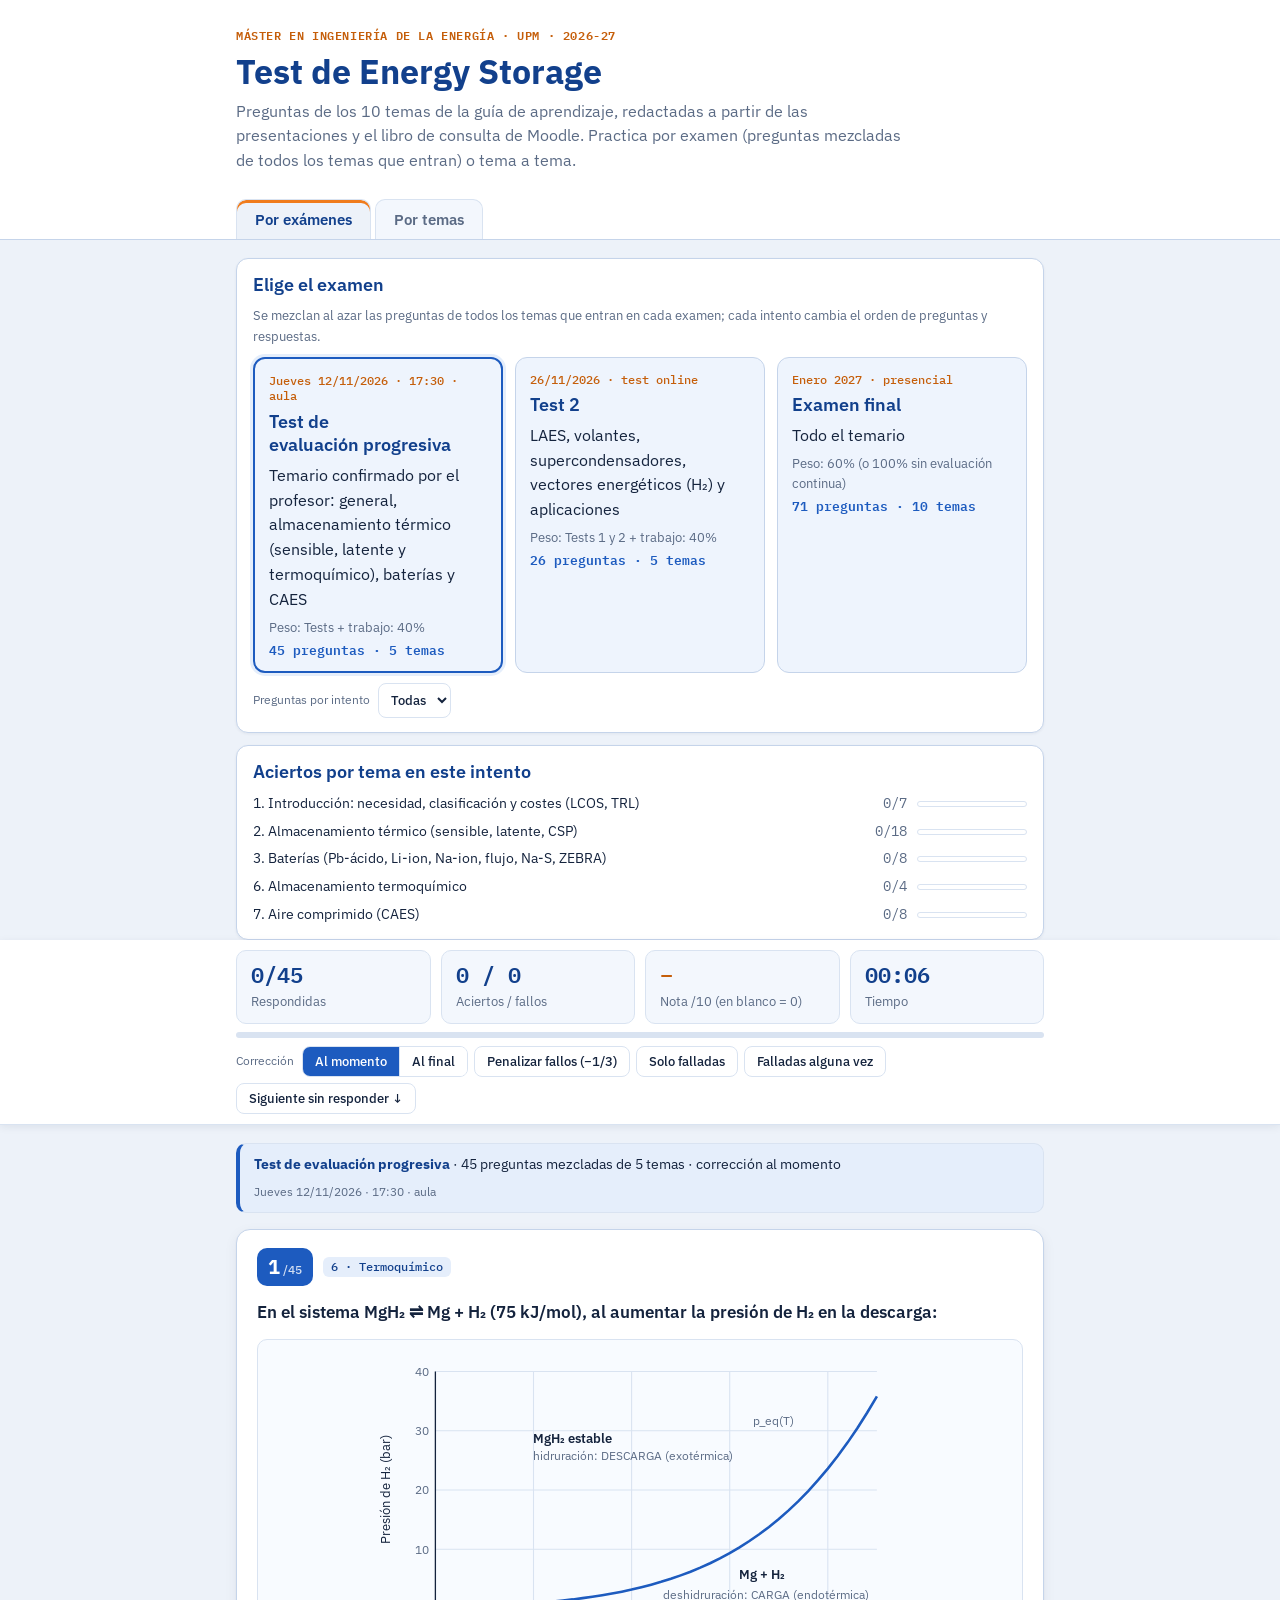
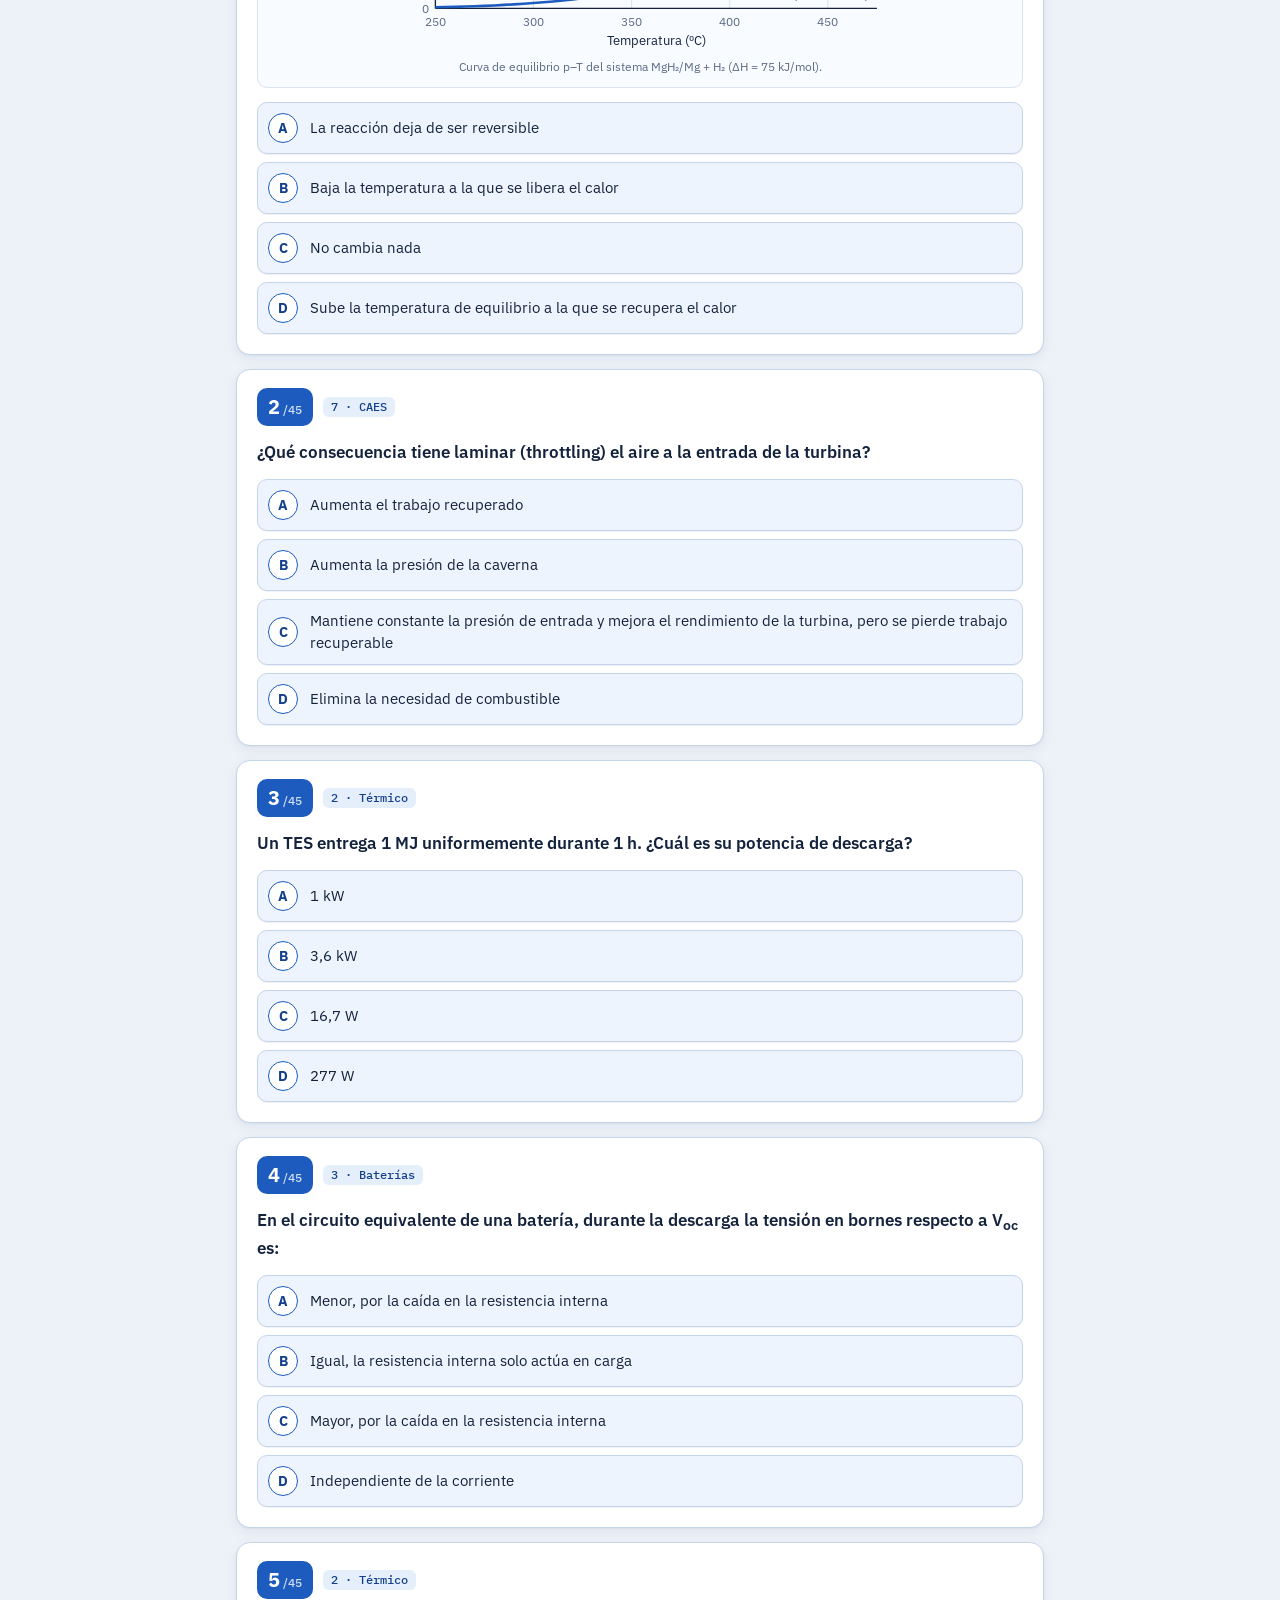
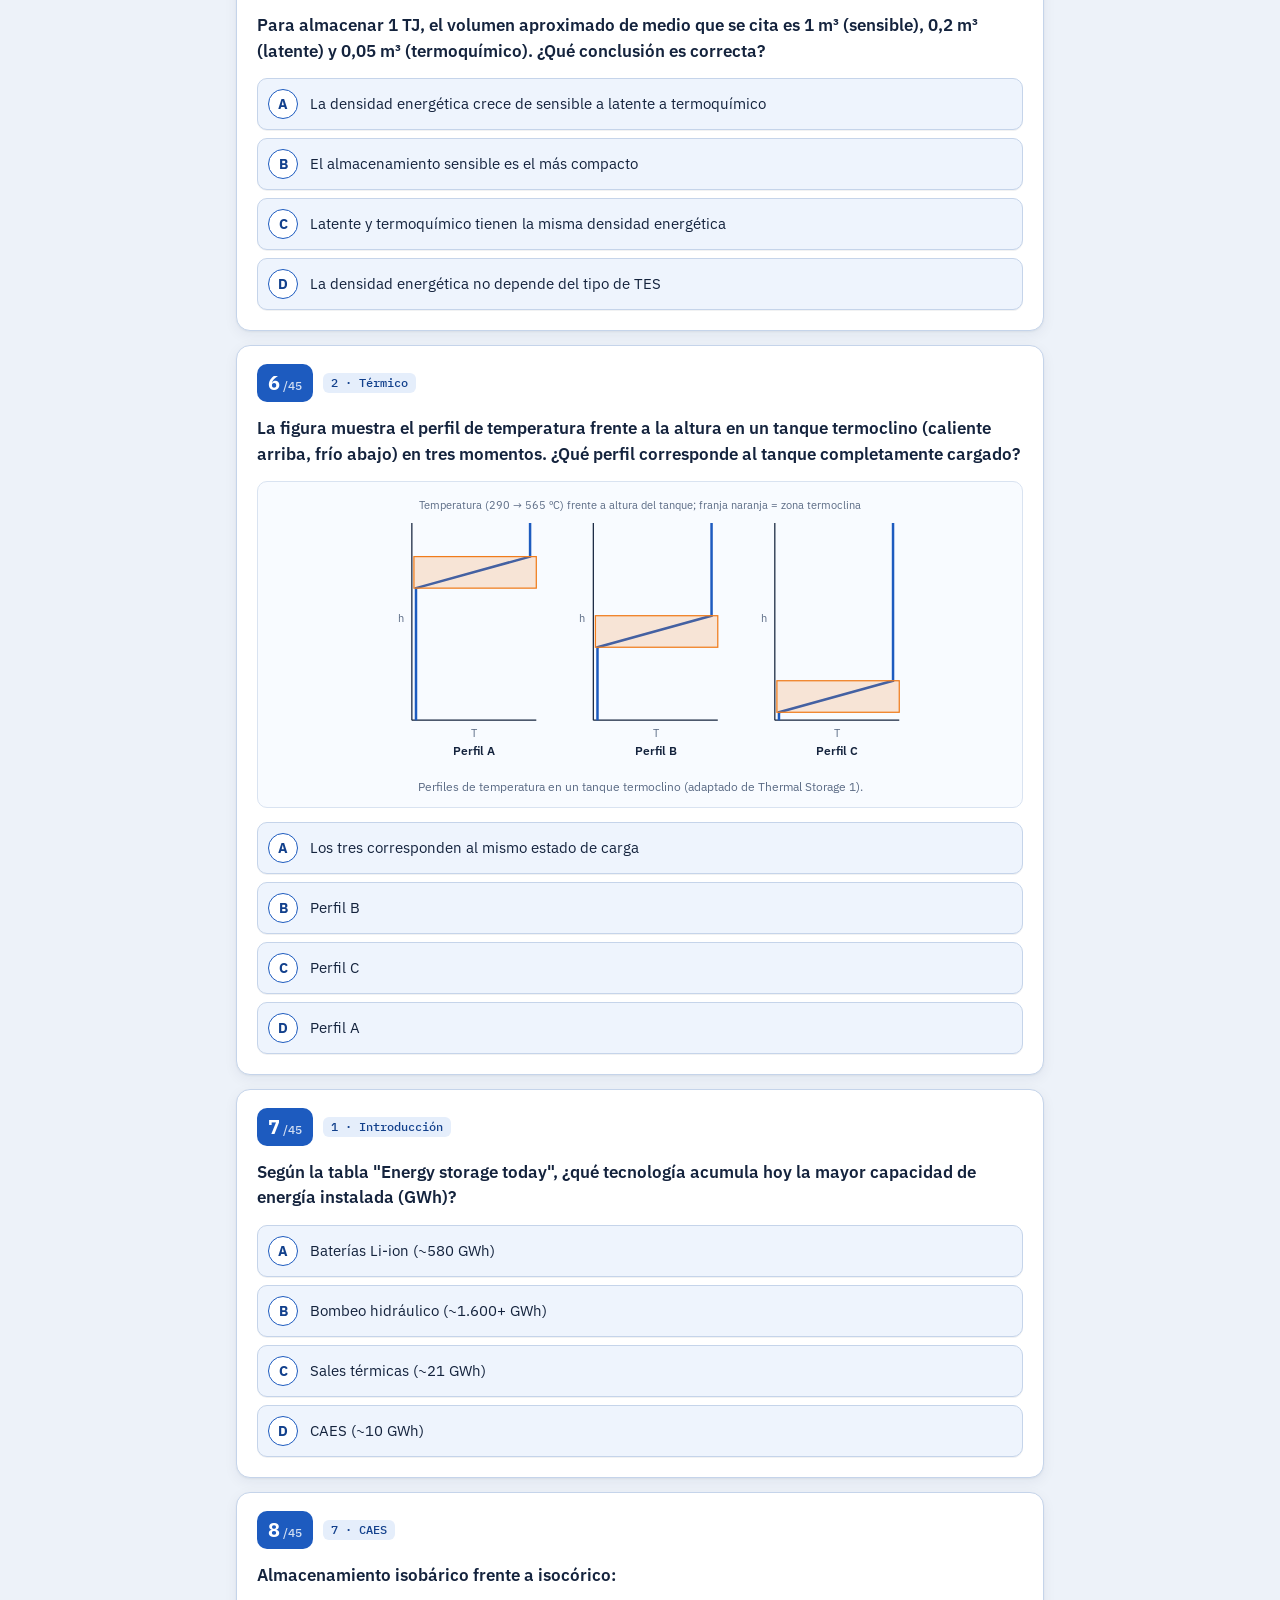
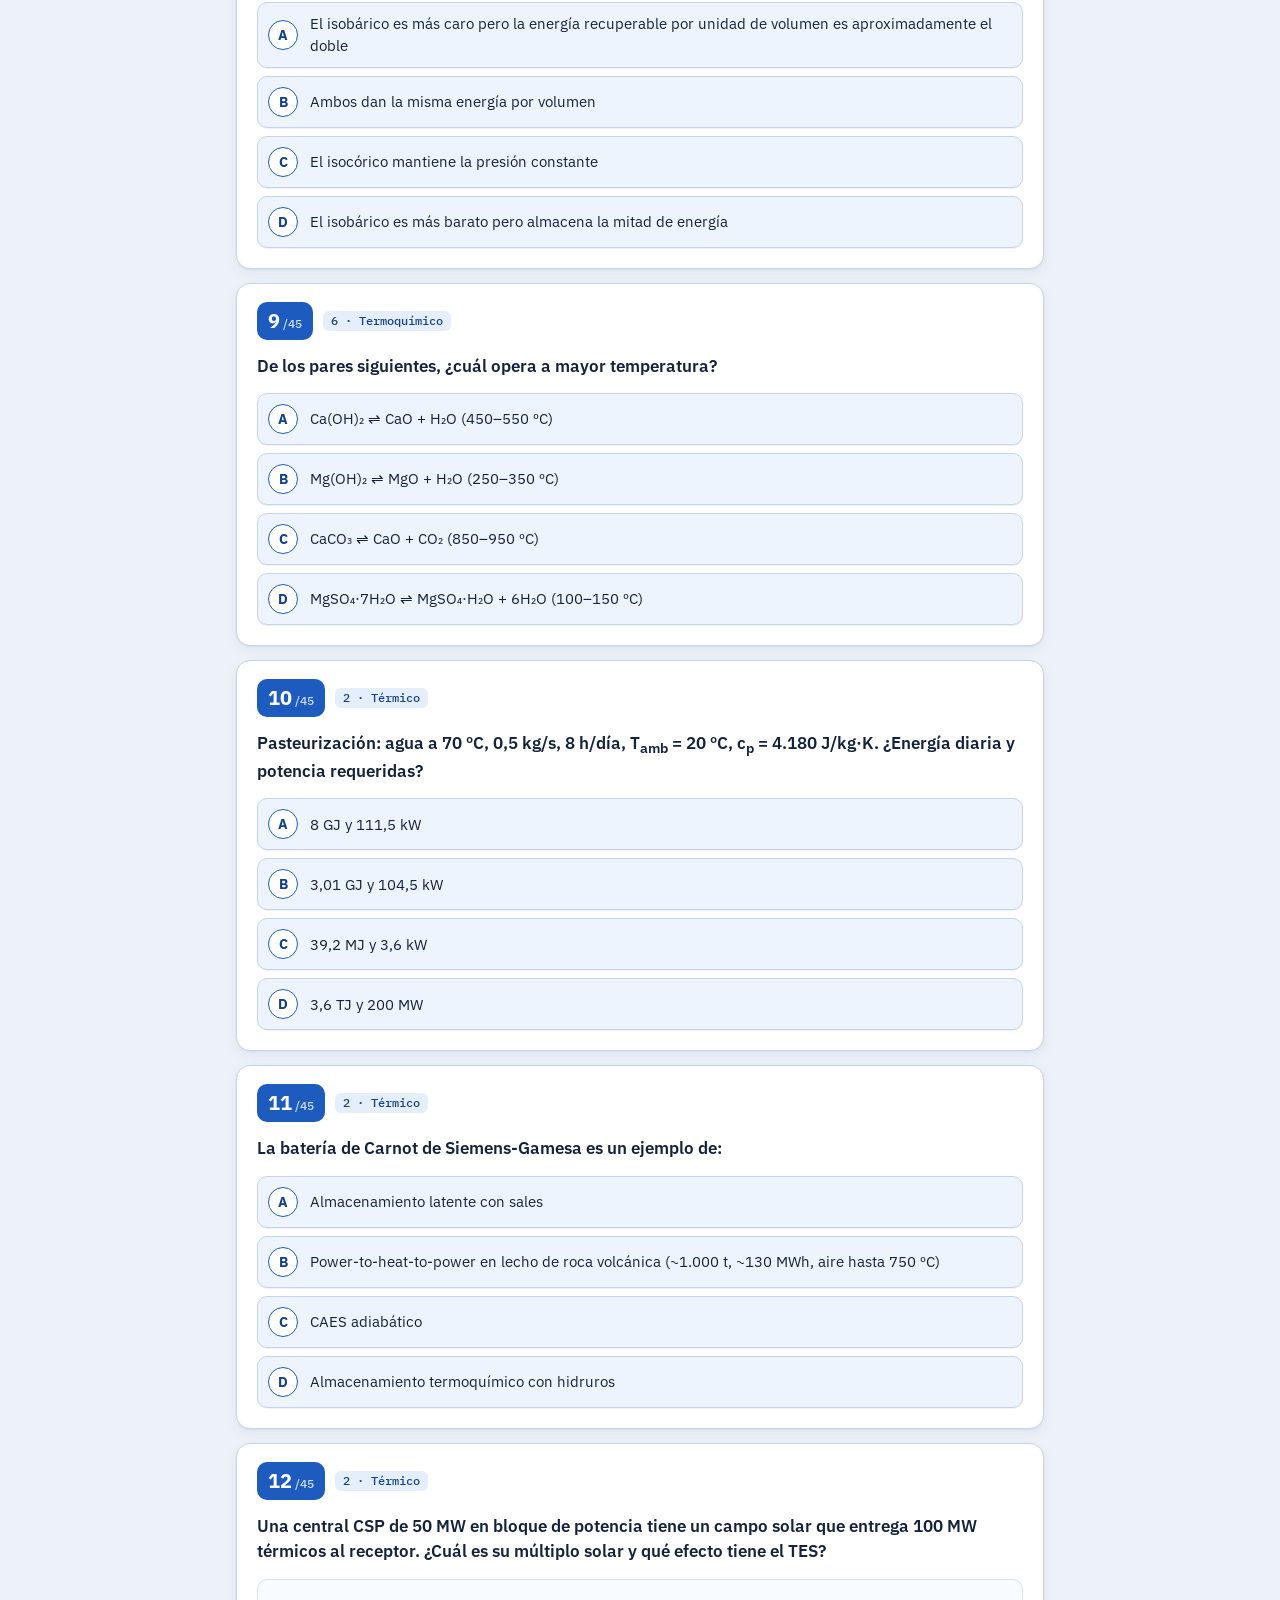
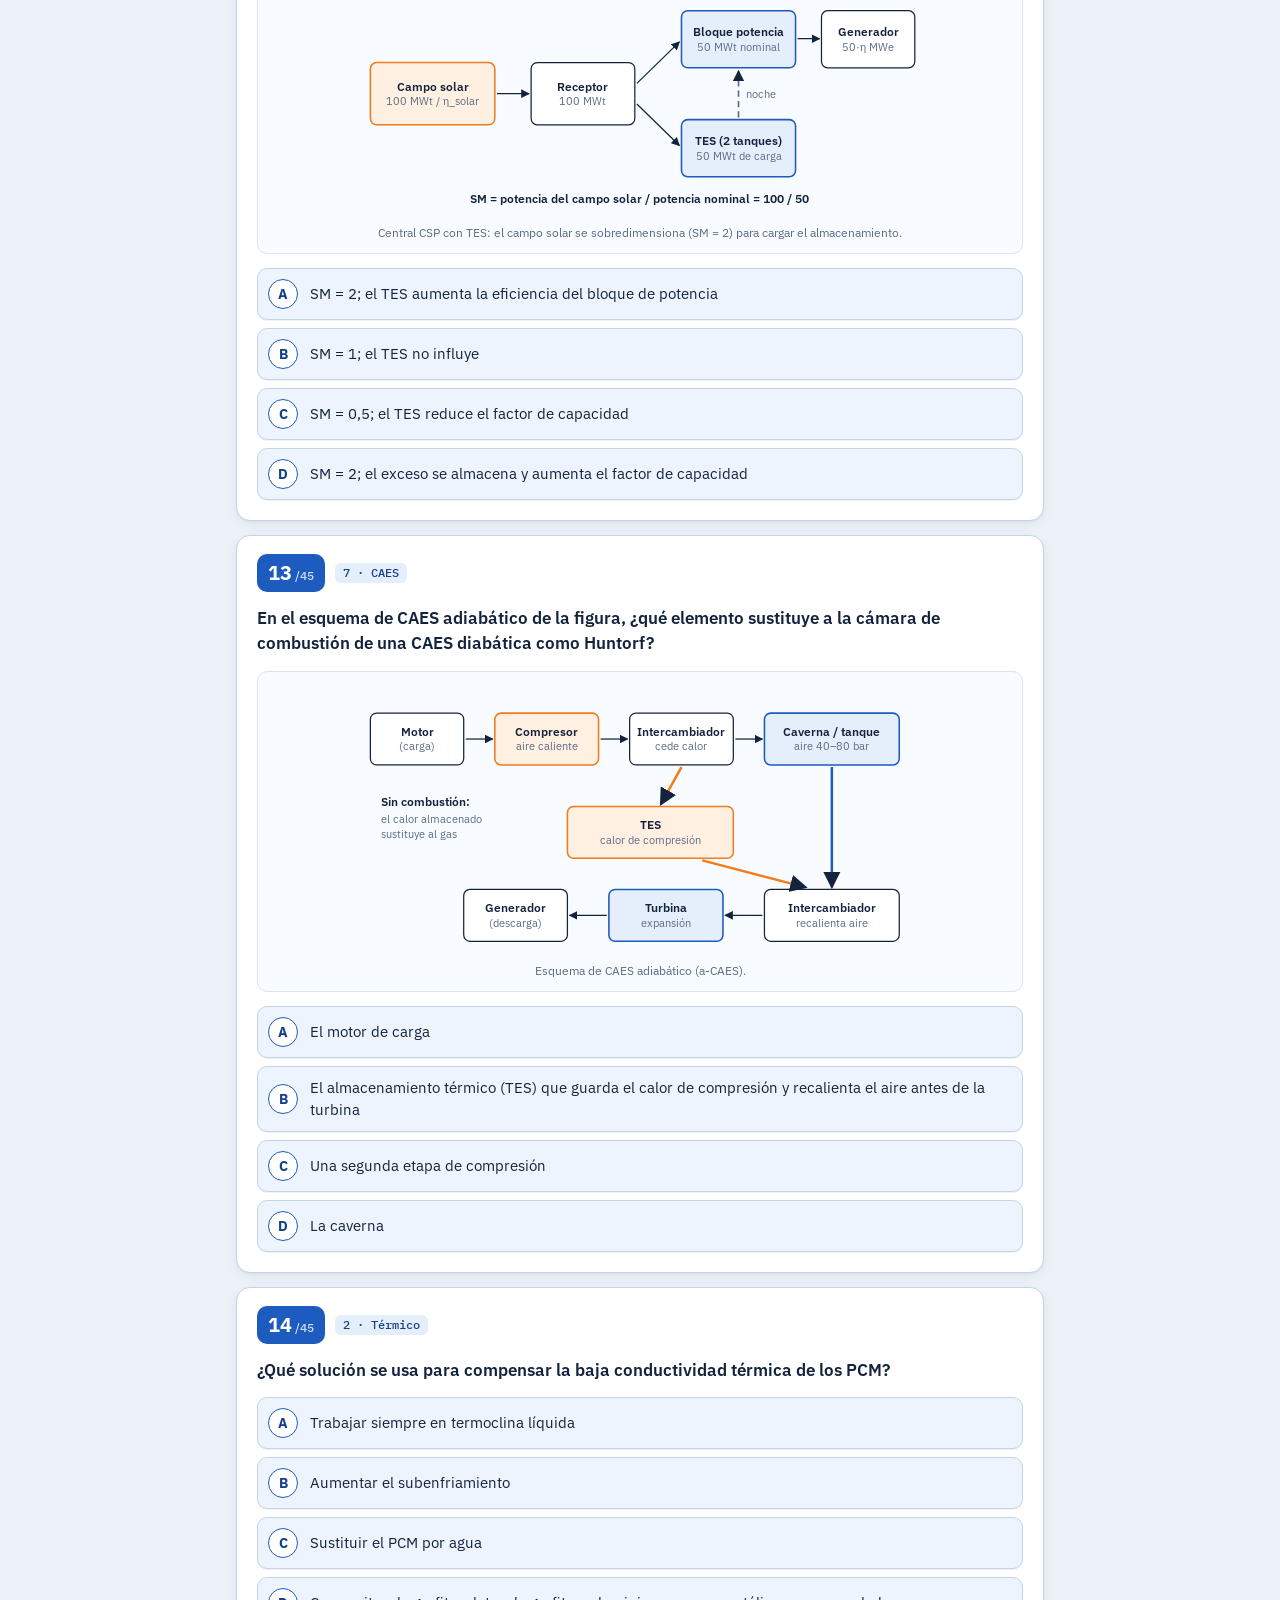
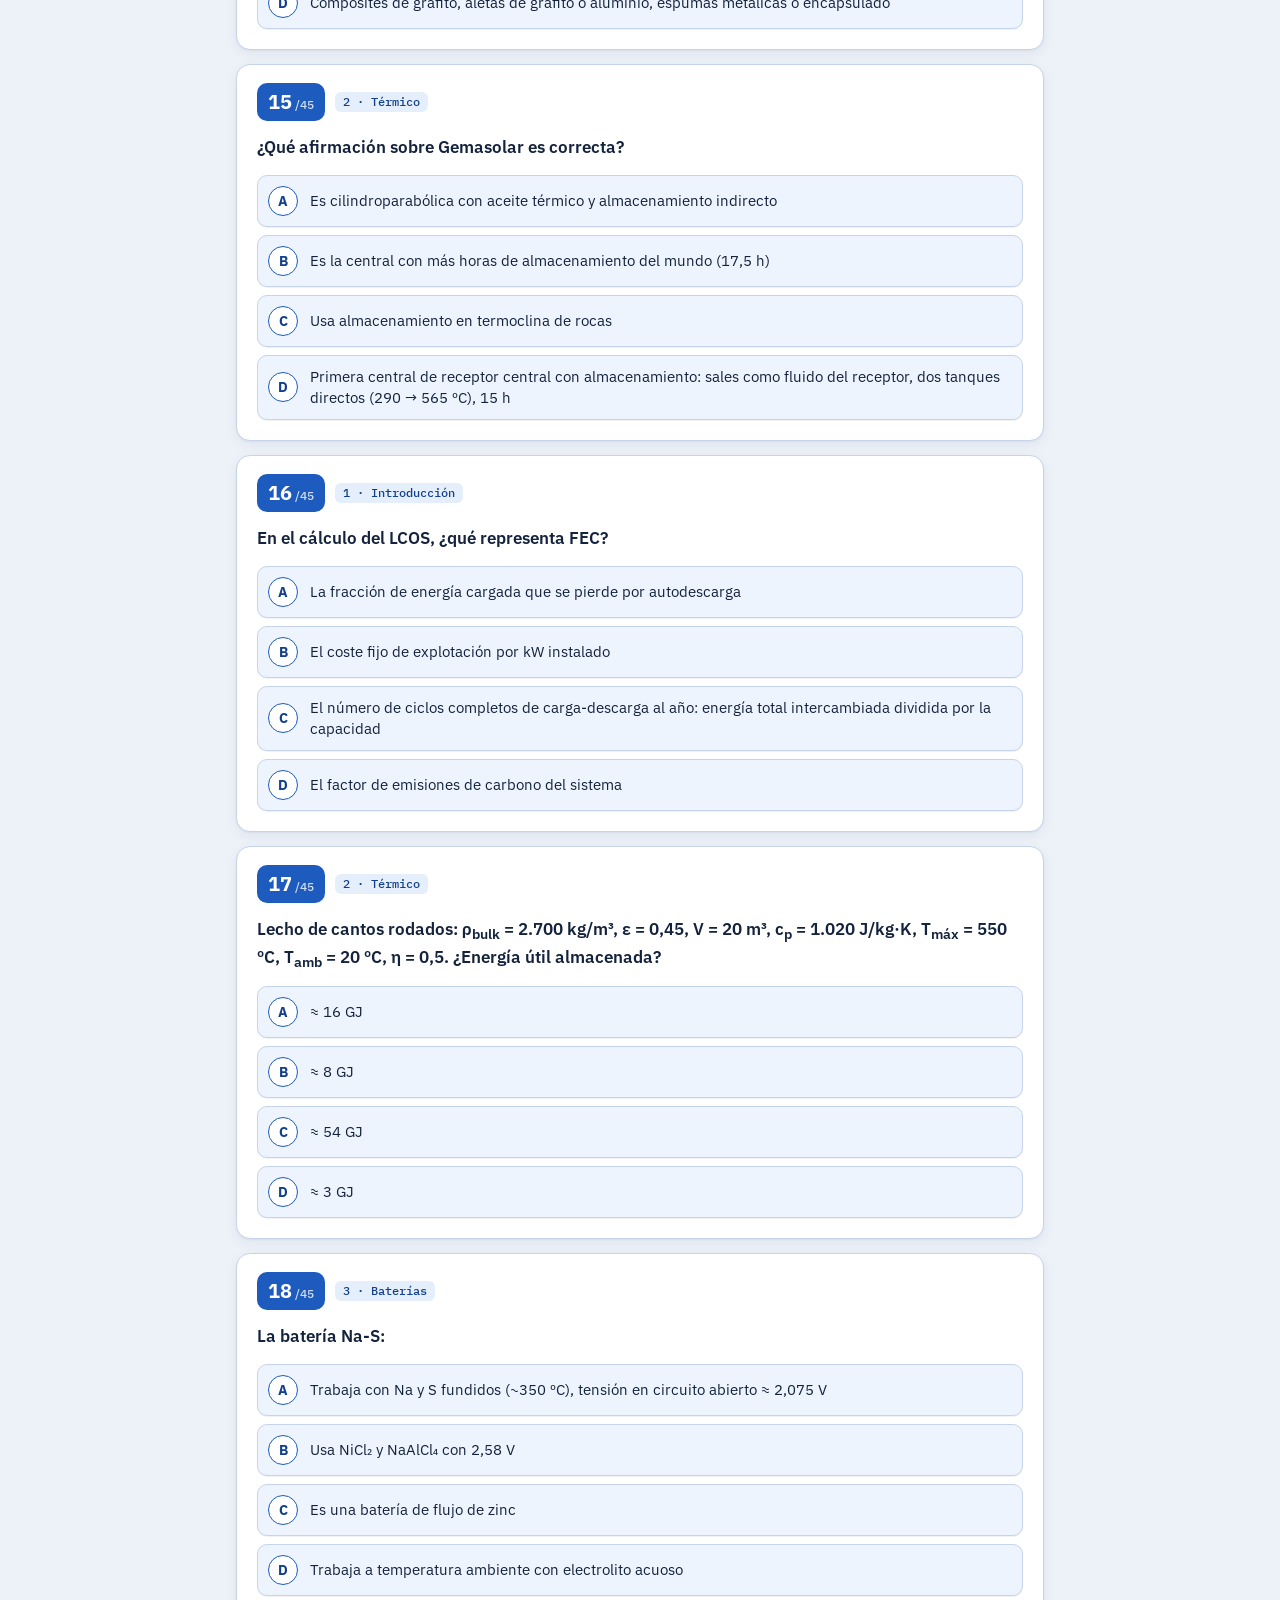
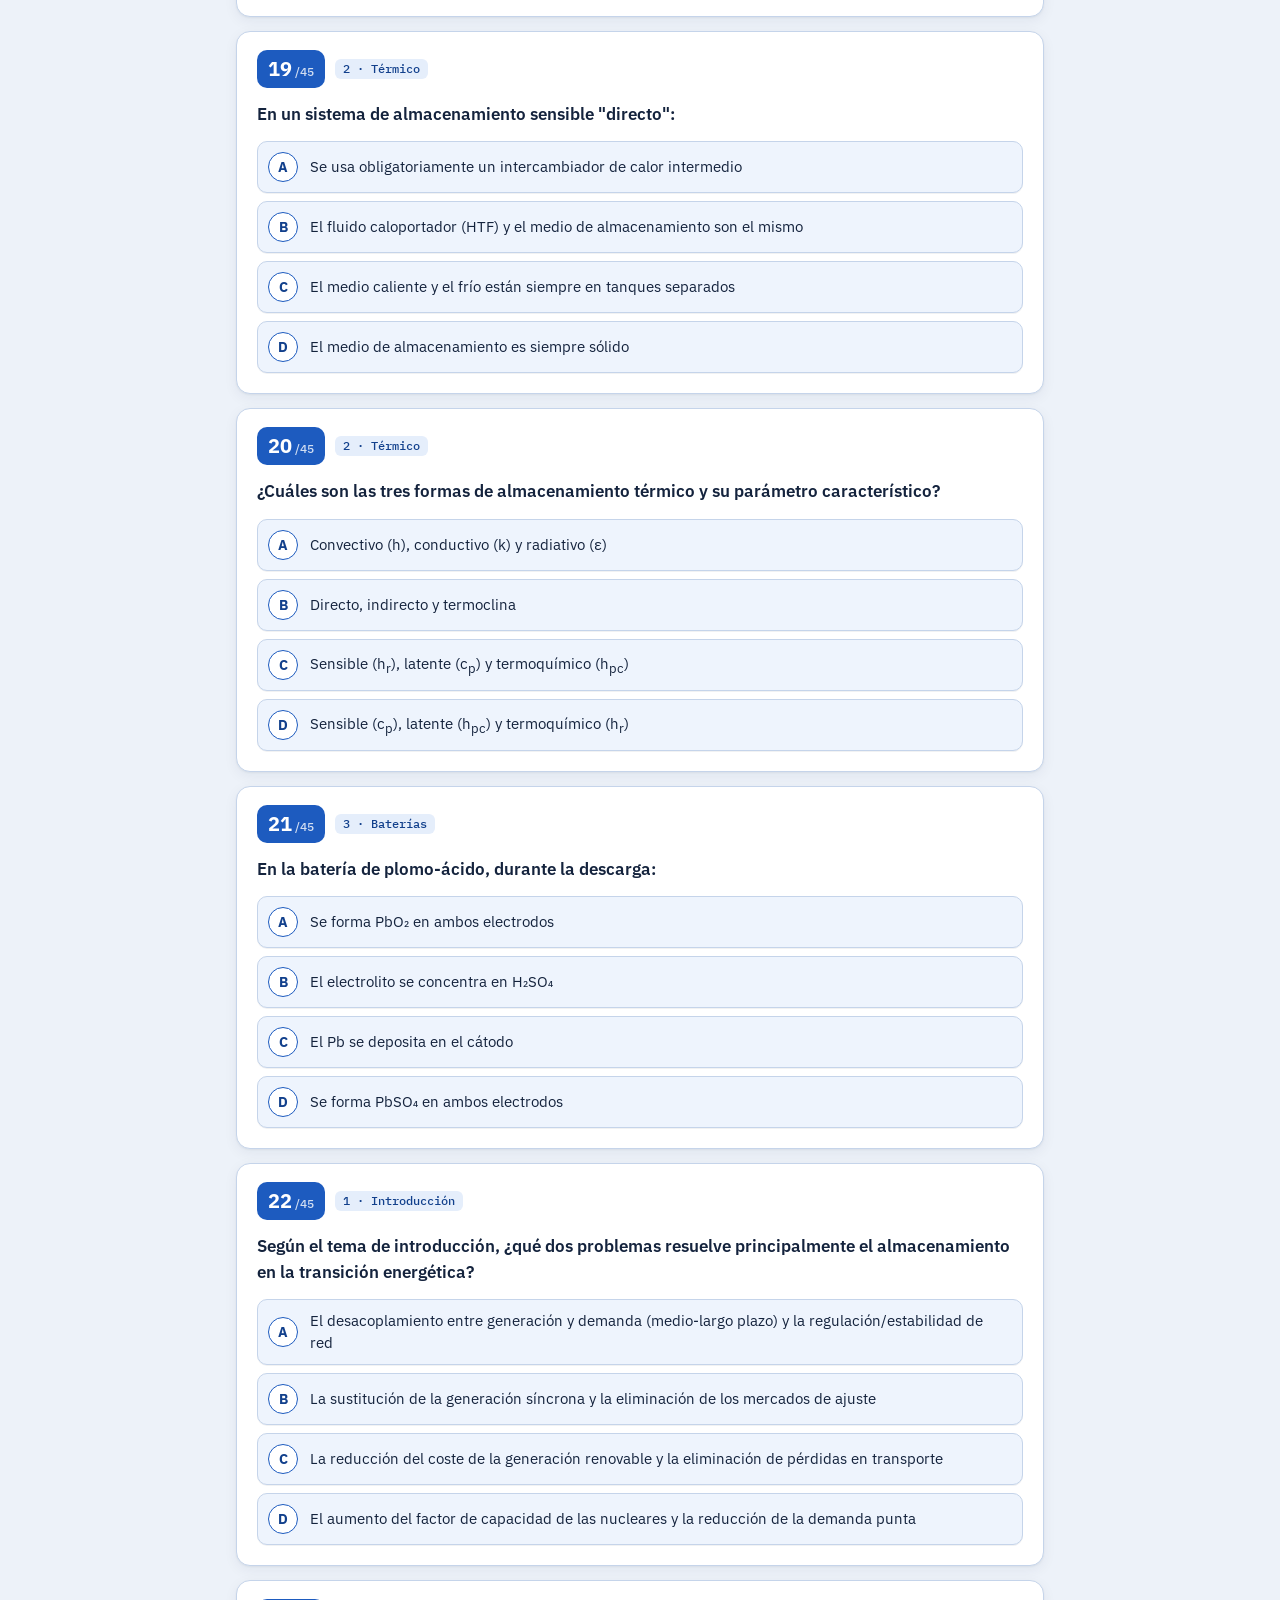
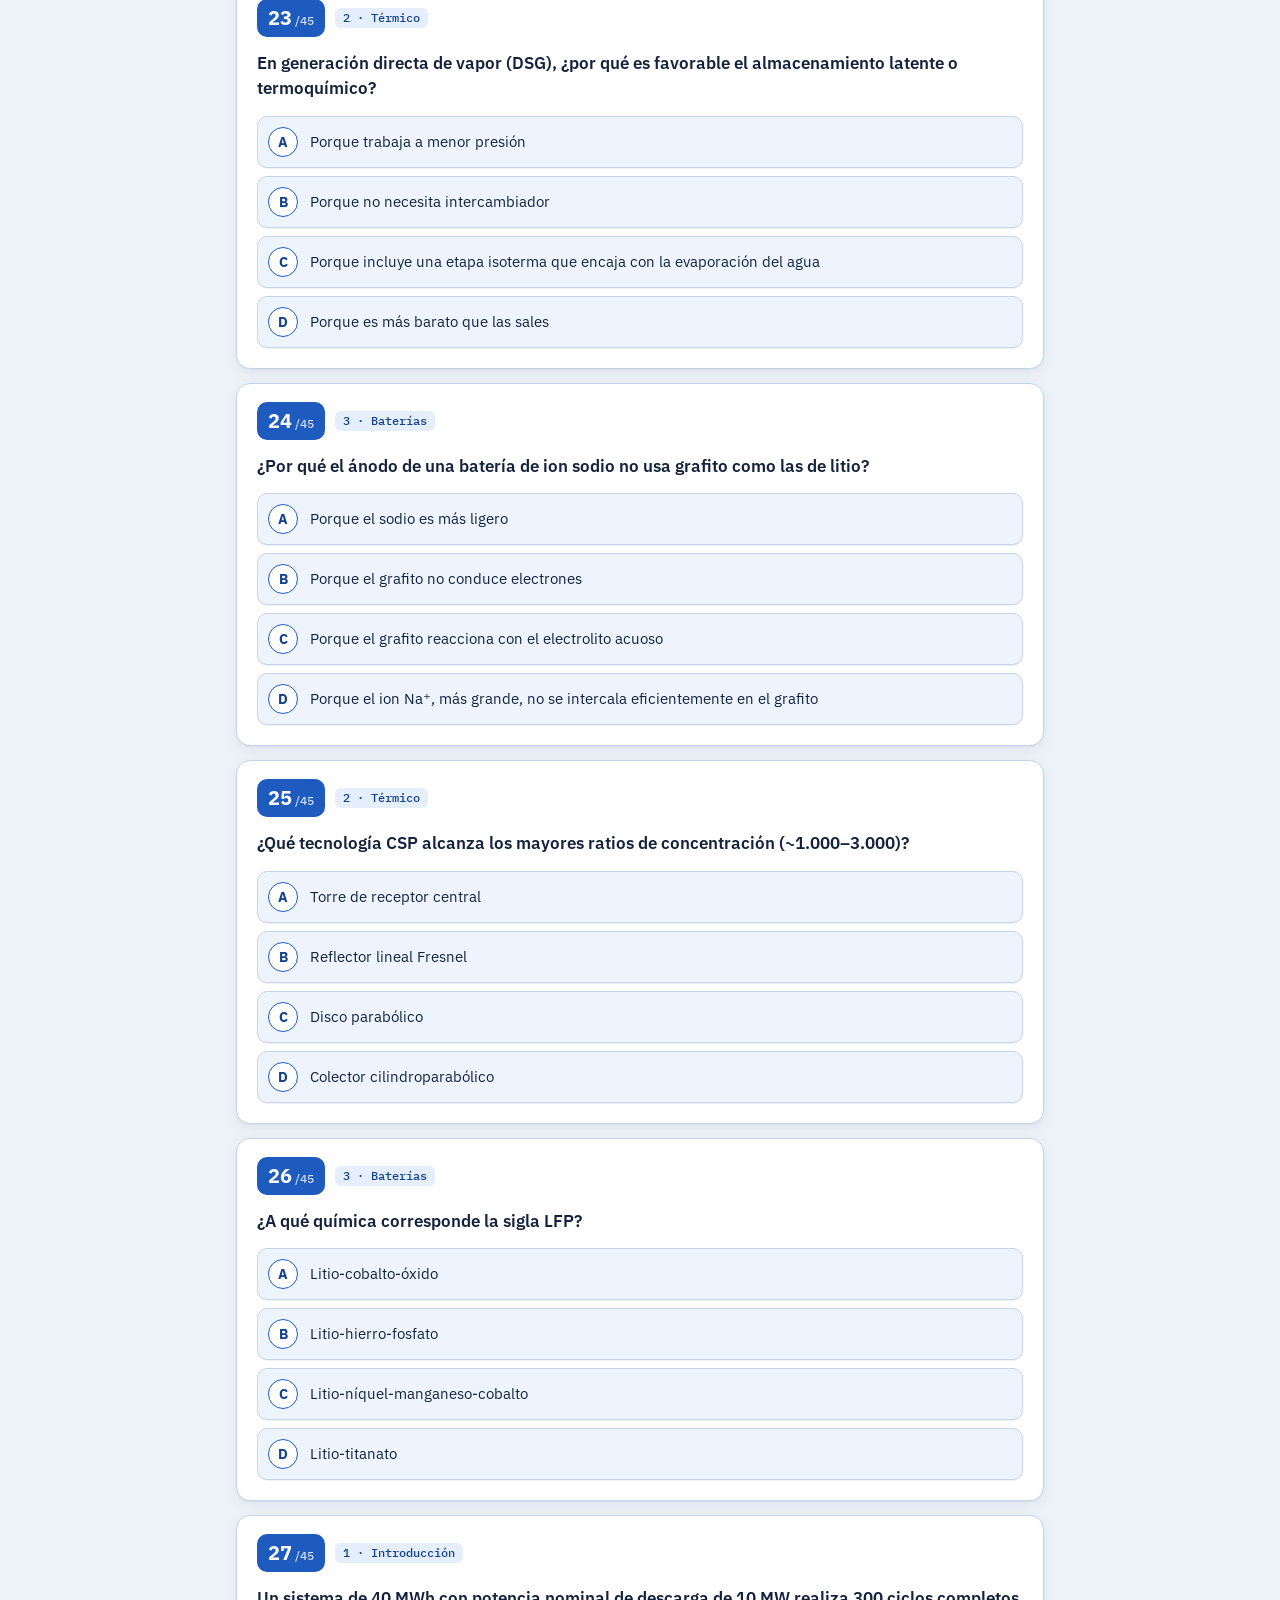
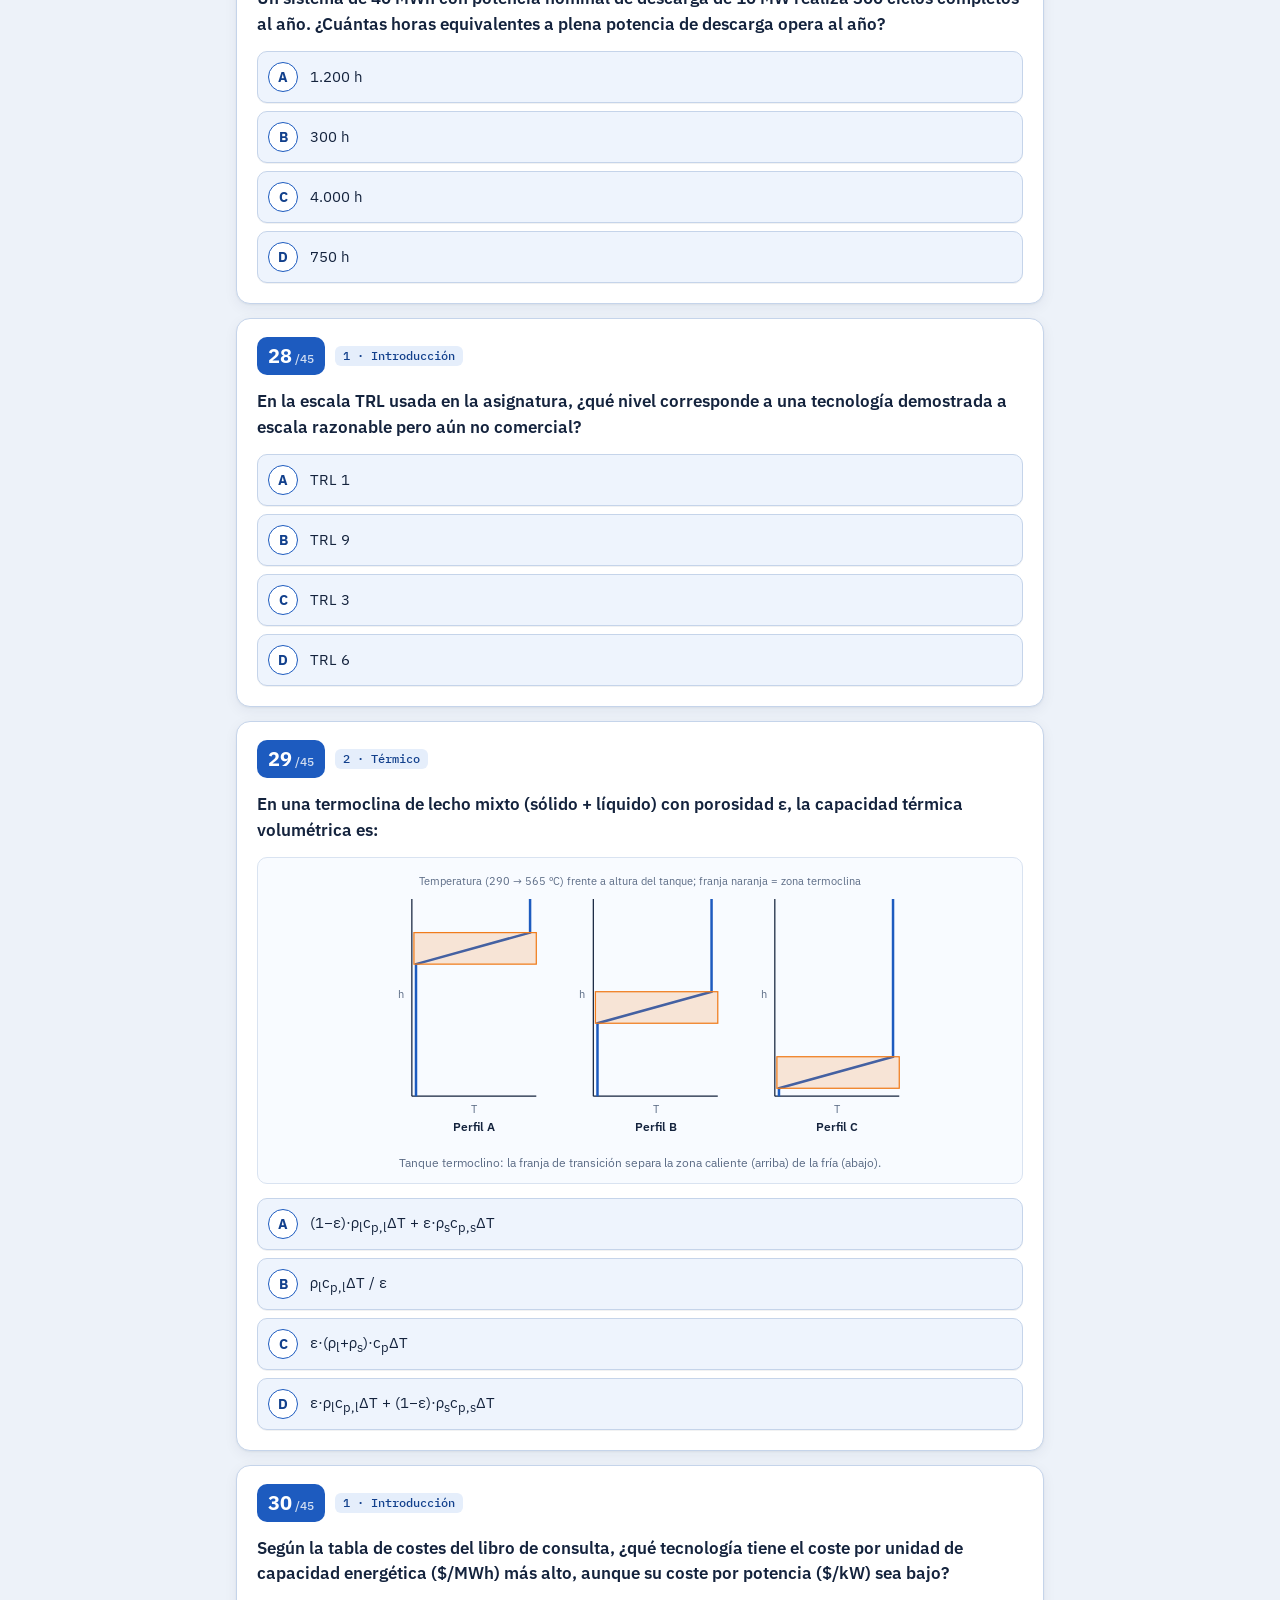
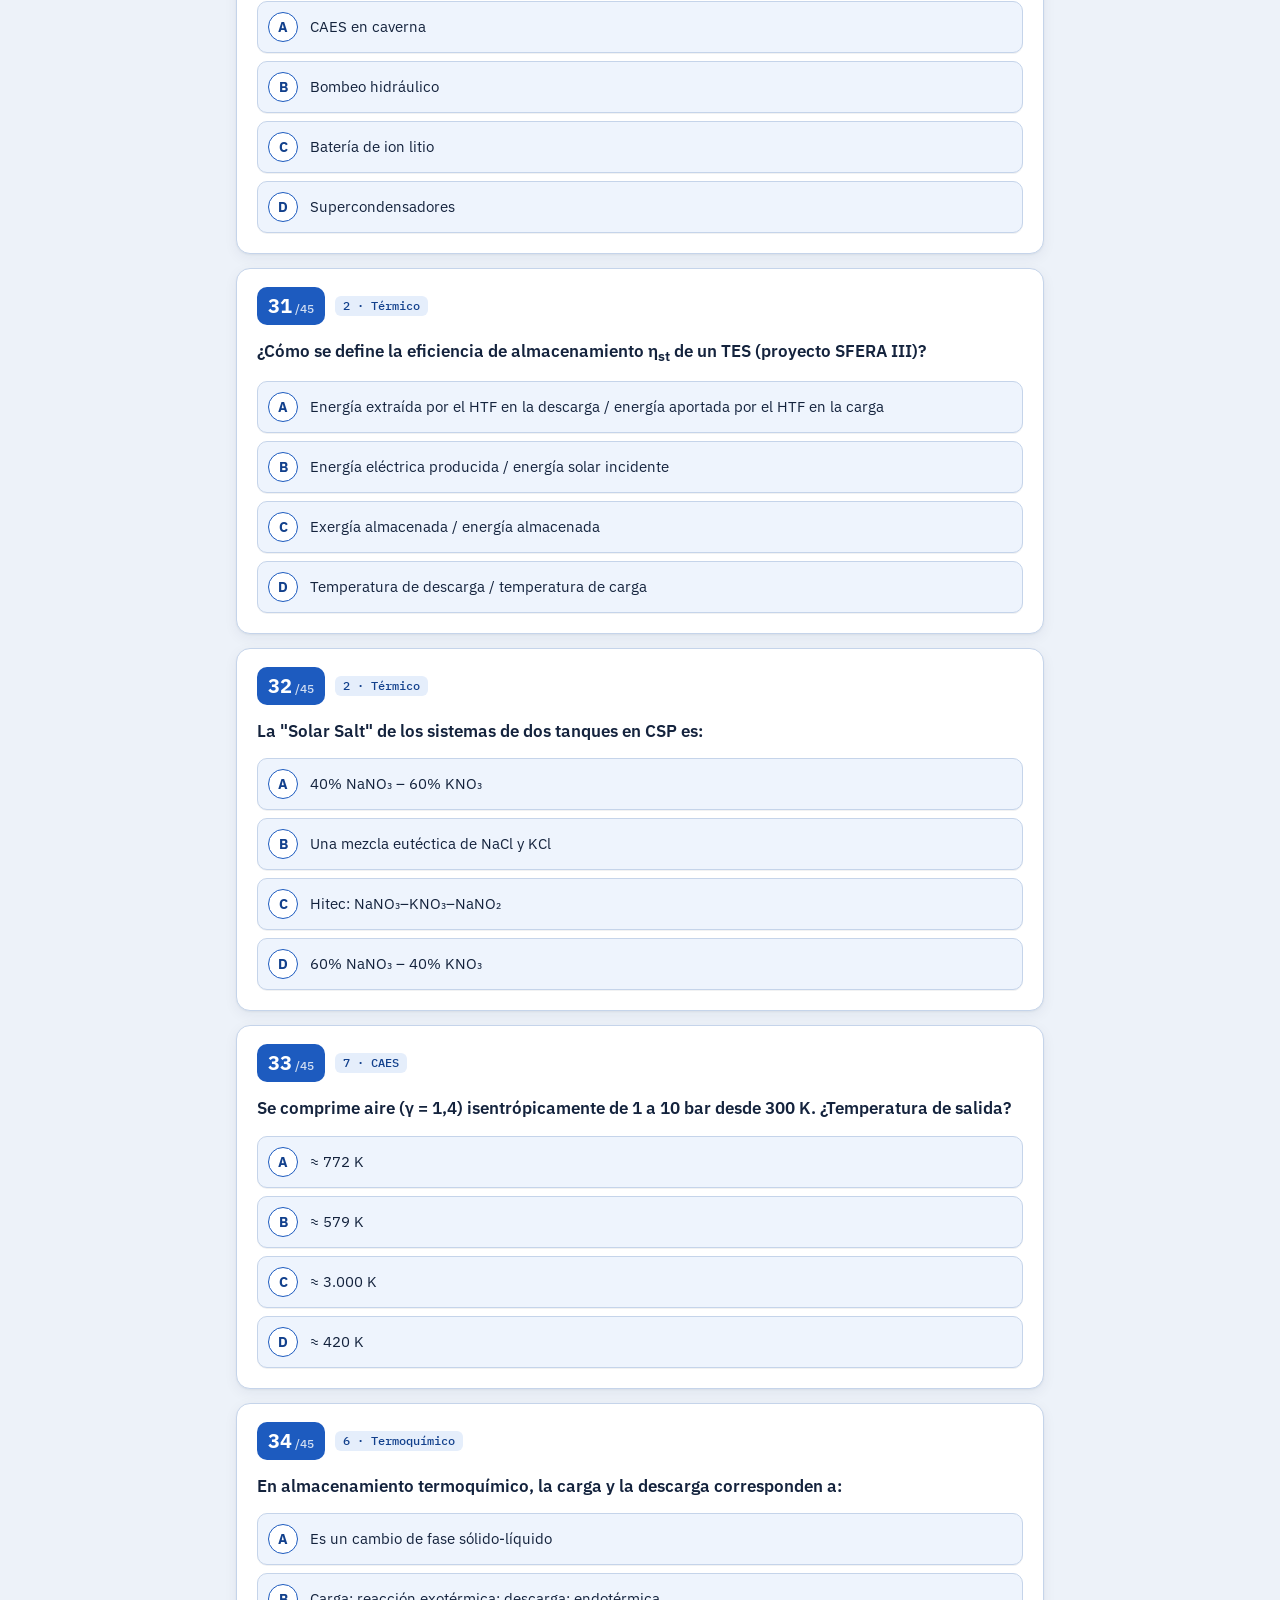
==== commit a7fb48f9: "Energy Storage: test de evaluación progresiva (general, térmico, baterías y CAES) Co-Authored-By: Cl" ====
--- a/energy_storage_test.html
+++ b/energy_storage_test.html
@@ -203,7 +203,7 @@
 
 <script>
 const BLOCKS = [{"id": "intro", "short": "1 · Introducción", "name": "1. Introducción: necesidad, clasificación y costes (LCOS, TRL)"}, {"id": "tes", "short": "2 · Térmico", "name": "2. Almacenamiento térmico (sensible, latente, CSP)"}, {"id": "bat", "short": "3 · Baterías", "name": "3. Baterías (Pb-ácido, Li-ion, Na-ion, flujo, Na-S, ZEBRA)"}, {"id": "sc", "short": "4 · Supercond.", "name": "4. Supercondensadores"}, {"id": "h2", "short": "5 · Vectores / H₂", "name": "5. Almacenamiento químico: hidrógeno y marco regulatorio"}, {"id": "tq", "short": "6 · Termoquímico", "name": "6. Almacenamiento termoquímico"}, {"id": "caes", "short": "7 · CAES", "name": "7. Aire comprimido (CAES)"}, {"id": "laes", "short": "8 · LAES", "name": "8. Aire líquido (LAES)"}, {"id": "fw", "short": "9 · Volantes", "name": "9. Volantes de inercia"}, {"id": "app", "short": "10 · Aplicaciones", "name": "10. Aplicaciones y casos de dimensionado"}];
-const EXAMS = [{"id": "t1", "name": "Test 1 (PEC 1)", "date": "29/10/2026 · test online", "weight": "Tests 1 y 2 + trabajo: 40%", "desc": "General, térmico, termoquímico, baterías y CAES", "blocks": ["intro", "tes", "tq", "bat", "caes"]}, {"id": "t2", "name": "Test 2", "date": "26/11/2026 · test online", "weight": "Tests 1 y 2 + trabajo: 40%", "desc": "LAES, volantes, supercondensadores, vectores energéticos (H₂) y aplicaciones", "blocks": ["laes", "fw", "sc", "h2", "app"]}, {"id": "fin", "name": "Examen final", "date": "Enero 2027 · presencial", "weight": "60% (o 100% sin evaluación continua)", "desc": "Todo el temario", "blocks": ["intro", "tes", "bat", "sc", "h2", "tq", "caes", "laes", "fw", "app"]}];
+const EXAMS = [{"id": "t1", "name": "Test de evaluación progresiva", "date": "Jueves 12/11/2026 · 17:30 · aula", "weight": "Tests + trabajo: 40%", "desc": "Temario confirmado por el profesor: general, almacenamiento térmico (sensible, latente y termoquímico), baterías y CAES", "blocks": ["intro", "tes", "tq", "bat", "caes"]}, {"id": "t2", "name": "Test 2", "date": "26/11/2026 · test online", "weight": "Tests 1 y 2 + trabajo: 40%", "desc": "LAES, volantes, supercondensadores, vectores energéticos (H₂) y aplicaciones", "blocks": ["laes", "fw", "sc", "h2", "app"]}, {"id": "fin", "name": "Examen final", "date": "Enero 2027 · presencial", "weight": "60% (o 100% sin evaluación continua)", "desc": "Todo el temario", "blocks": ["intro", "tes", "bat", "sc", "h2", "tq", "caes", "laes", "fw", "app"]}];
 const QS = [{"b": "intro", "q": "Según el tema de introducción, ¿qué dos problemas resuelve principalmente el almacenamiento en la transición energética?", "o": ["El desacoplamiento entre generación y demanda (medio-largo plazo) y la regulación/estabilidad de red", "La reducción del coste de la generación renovable y la eliminación de pérdidas en transporte", "La sustitución de la generación síncrona y la eliminación de los mercados de ajuste", "El aumento del factor de capacidad de las nucleares y la reducción de la demanda punta"], "a": 0, "e": "El almacenamiento soluciona el desacoplamiento temporal generación-demanda y la regulación de la red (calidad de potencia y estabilidad).", "s": "Tema 1: Introduction (Abánades)", "x": ["t1", "fin"]}, {"b": "intro", "q": "Según la tabla \"Energy storage today\", ¿qué tecnología acumula hoy la mayor capacidad de energía instalada (GWh)?", "o": ["Baterías Li-ion (~580 GWh)", "Bombeo hidráulico (~1.600+ GWh)", "Sales térmicas (~21 GWh)", "CAES (~10 GWh)"], "a": 1, "e": "El bombeo supera los 1.600 GWh frente a ~580 GWh de Li-ion, aunque en potencia (GW) las baterías ya la igualan o superan (~240 GW frente a ~210 GW).", "s": "Tema 1, tabla Energy storage today", "x": ["t1", "fin"]}, {"b": "intro", "q": "En el cálculo del LCOS, ¿qué representa FEC?", "o": ["El factor de emisiones de carbono del sistema", "El número de ciclos completos de carga-descarga al año: energía total intercambiada dividida por la capacidad", "La fracción de energía cargada que se pierde por autodescarga", "El coste fijo de explotación por kW instalado"], "a": 1, "e": "FEC = full equivalent cycles: energía anual intercambiada / capacidad de almacenamiento. Junto con RTE y degradación determina la energía descargada en el denominador del LCOS.", "s": "Tema 1, diapositiva Storage cost", "x": ["t1", "fin"]}, {"b": "intro", "q": "Un sistema de 40 MWh con potencia nominal de descarga de 10 MW realiza 300 ciclos completos al año. ¿Cuántas horas equivalentes a plena potencia de descarga opera al año?", "o": ["300 h", "750 h", "1.200 h", "4.000 h"], "a": 2, "e": "E<sub>des<\/sub> = n<sub>FEC<\/sub>·E<sub>sto<\/sub> = 300·40 = 12.000 MWh = t<sub>n<\/sub>·W<sub>des<\/sub> → t<sub>n<\/sub> = 12.000/10 = 1.200 h.", "s": "Libro de consulta, ec. 1.5–1.6", "x": ["t1", "fin"]}, {"b": "intro", "q": "Según la tabla de costes del libro de consulta, ¿qué tecnología tiene el coste por unidad de capacidad energética ($/MWh) más alto, aunque su coste por potencia ($/kW) sea bajo?", "o": ["Bombeo hidráulico", "CAES en caverna", "Supercondensadores", "Batería de ion litio"], "a": 2, "e": "Supercondensadores: ~74.480 $/MWh de capacidad frente a ~939 $/kW de instalación. Son dispositivos de mucha potencia y poca energía.", "s": "Libro de consulta, Cuadro 1.1", "x": ["t1", "fin"]}, {"b": "intro", "q": "En la escala TRL usada en la asignatura, ¿qué nivel corresponde a una tecnología demostrada a escala razonable pero aún no comercial?", "o": ["TRL 3", "TRL 6", "TRL 9", "TRL 1"], "a": 1, "e": "TRL 9 es explotación comercial plena; TRL 6 es la demostración precompetitiva a escala representativa. Entre 6 y 9: maduras técnicamente pero sin viabilidad económica clara.", "s": "Libro de consulta, apdo. 1.3", "x": ["t1", "fin"]}, {"b": "intro", "q": "¿Qué diferencia al LCOS del LCOE tal como se define en los temas de CAES/LAES?", "o": ["El LCOS incluye los costes de desmantelamiento y el LCOE no", "El LCOS no incluye el coste de compra de la electricidad de carga (C<sub>elec<\/sub> = 0), solo el coste de almacenarla", "El LCOS se expresa en €/kW y el LCOE en €/MWh", "El LCOS no descuenta los flujos a valor presente"], "a": 1, "e": "El LCOS evalúa el coste de la energía y de almacenarla sin considerar la compra de electricidad de carga; en el LCOE ese término (energía · precio) sí entra.", "s": "Tema 3 CAES y Tema 4 LAES, Costs: LCOS", "x": ["t1", "fin"]}, {"b": "tes", "q": "¿Cuáles son las tres formas de almacenamiento térmico y su parámetro característico?", "o": ["Sensible (c<sub>p<\/sub>), latente (h<sub>pc<\/sub>) y termoquímico (h<sub>r<\/sub>)", "Sensible (h<sub>r<\/sub>), latente (c<sub>p<\/sub>) y termoquímico (h<sub>pc<\/sub>)", "Convectivo (h), conductivo (k) y radiativo (ε)", "Directo, indirecto y termoclina"], "a": 0, "e": "Q = m·c<sub>p<\/sub>·ΔT (sensible), Q = m·h<sub>pc<\/sub> (latente, cambio de fase), Q = m·h<sub>r<\/sub> (termoquímico, reacción reversible).", "s": "Thermal Storage 1 (E. Alonso)", "x": ["t1", "fin"]}, {"b": "tes", "q": "Para almacenar 1 TJ, el volumen aproximado de medio que se cita es 1 m³ (sensible), 0,2 m³ (latente) y 0,05 m³ (termoquímico). ¿Qué conclusión es correcta?", "o": ["La densidad energética crece de sensible a latente a termoquímico", "El almacenamiento sensible es el más compacto", "Latente y termoquímico tienen la misma densidad energética", "La densidad energética no depende del tipo de TES"], "a": 0, "e": "El termoquímico es ~20 veces más compacto que el sensible; el latente ~5 veces.", "s": "Thermal Storage 1, Characteristics", "x": ["t1", "fin"]}, {"b": "tes", "q": "Un TES entrega 1 MJ uniformemente durante 1 h. ¿Cuál es su potencia de descarga?", "o": ["1 kW", "277 W", "3,6 kW", "16,7 W"], "a": 1, "e": "P = 10⁶ J / 3.600 s ≈ 277 W. Por eso la tasa de transferencia de calor con el HTF es un requisito clave.", "s": "Thermal Storage 1, diapositiva 9", "x": ["t1", "fin"]}, {"b": "tes", "q": "¿Cómo se define la eficiencia de almacenamiento η<sub>st<\/sub> de un TES (proyecto SFERA III)?", "o": ["Energía extraída por el HTF en la descarga / energía aportada por el HTF en la carga", "Energía eléctrica producida / energía solar incidente", "Exergía almacenada / energía almacenada", "Temperatura de descarga / temperatura de carga"], "a": 0, "e": "η<sub>st<\/sub> = E<sub>d<\/sub>/E<sub>ch<\/sub>.", "s": "Thermal Storage 1, Efficiency", "x": ["t1", "fin"]}, {"b": "tes", "q": "En un sistema de almacenamiento sensible \"directo\":", "o": ["El fluido caloportador (HTF) y el medio de almacenamiento son el mismo", "El medio caliente y el frío están siempre en tanques separados", "Se usa obligatoriamente un intercambiador de calor intermedio", "El medio de almacenamiento es siempre sólido"], "a": 0, "e": "Directo: HTF = medio de almacenamiento. Indirecto: son distintos (p. ej. Andasol, aceite térmico + sales). Termoclina y dos tanques es otra clasificación (mismo o distinto recinto).", "s": "Thermal Storage 1, Sensible heat storage classification", "x": ["t1", "fin"]}, {"b": "tes", "q": "En una termoclina de lecho mixto (sólido + líquido) con porosidad ε, la capacidad térmica volumétrica es:", "o": ["ε·ρ<sub>l<\/sub>c<sub>p,l<\/sub>ΔT + (1−ε)·ρ<sub>s<\/sub>c<sub>p,s<\/sub>ΔT", "(1−ε)·ρ<sub>l<\/sub>c<sub>p,l<\/sub>ΔT + ε·ρ<sub>s<\/sub>c<sub>p,s<\/sub>ΔT", "ρ<sub>l<\/sub>c<sub>p,l<\/sub>ΔT / ε", "ε·(ρ<sub>l<\/sub>+ρ<sub>s<\/sub>)·c<sub>p<\/sub>ΔT"], "a": 0, "e": "El líquido ocupa la fracción de huecos ε y el sólido (1−ε). Si solo hay sólido y el fluido es aire, queda (1−ε)·ρ<sub>s<\/sub>c<sub>p,s<\/sub>ΔT.", "s": "Thermal Storage 1, Thermoclines", "d": "thermocline", "fc": "Tanque termoclino: la franja de transición separa la zona caliente (arriba) de la fría (abajo).", "x": ["t1", "fin"]}, {"b": "tes", "q": "Lecho de cantos rodados: ρ<sub>bulk<\/sub> = 2.700 kg/m³, ε = 0,45, V = 20 m³, c<sub>p<\/sub> = 1.020 J/kg·K, T<sub>máx<\/sub> = 550 ºC, T<sub>amb<\/sub> = 20 ºC, η = 0,5. ¿Energía útil almacenada?", "o": ["≈ 3 GJ", "≈ 8 GJ", "≈ 16 GJ", "≈ 54 GJ"], "a": 1, "e": "E = 2.700·(1−0,45)·20·1.020·(550−20)·0,5 ≈ 8,0·10⁹ J = 8 GJ. Con t<sub>mín<\/sub> = 20 h, P<sub>máx<\/sub> ≈ 111,5 kW.", "s": "Thermal Storage 1, ejercicio industrial (diap. 46)", "x": ["t1", "fin"]}, {"b": "tes", "q": "Pasteurización: agua a 70 ºC, 0,5 kg/s, 8 h/día, T<sub>amb<\/sub> = 20 ºC, c<sub>p<\/sub> = 4.180 J/kg·K. ¿Energía diaria y potencia requeridas?", "o": ["3,01 GJ y 104,5 kW", "39,2 MJ y 3,6 kW", "3,6 TJ y 200 MW", "8 GJ y 111,5 kW"], "a": 0, "e": "E = 0,5·4.180·50·8·3.600 ≈ 3,01·10⁹ J; P = E/(8·3.600 s) ≈ 104,5 kW. El lecho de cantos rodados (8 GJ, 111,5 kW, 550 ºC) cubre esta demanda.", "s": "Thermal Storage 1, diap. 42", "x": ["t1", "fin"]}, {"b": "tes", "q": "Para el ciclo Rankine (480 ºC, turbina de 200 MW, 5 h/día → 3,6 TJ), ¿qué TES del ejercicio sirve?", "o": ["El lecho de rocas volcánicas (54 GJ, 887 kW)", "El lecho de cantos rodados (8 GJ)", "La termoclina de agua (4,4 GJ)", "Ninguno: todos son insuficientes en energía y potencia"], "a": 3, "e": "3,6 TJ y 200 MW superan con mucho la capacidad de cualquiera de los tres (el mayor da 54 GJ y 887 kW). En el caso de la esterilización (39 MJ, 3,6 kW) el problema es el contrario: todos quedan sobredimensionados.", "s": "Thermal Storage 1, diap. 49–51", "x": ["t1", "fin"]}, {"b": "tes", "q": "La \"Solar Salt\" de los sistemas de dos tanques en CSP es:", "o": ["60% NaNO₃ – 40% KNO₃", "40% NaNO₃ – 60% KNO₃", "Una mezcla eutéctica de NaCl y KCl", "Hitec: NaNO₃–KNO₃–NaNO₂"], "a": 0, "e": "60% nitrato sódico – 40% nitrato potásico. El volumen de almacenamiento es el doble del volumen de fluido (un tanque caliente y uno frío).", "s": "Thermal Storage 1, Two-tank in CSP plants", "x": ["t1", "fin"]}, {"b": "tes", "q": "Una central CSP de 50 MW en bloque de potencia tiene un campo solar que entrega 100 MW térmicos al receptor. ¿Cuál es su múltiplo solar y qué efecto tiene el TES?", "o": ["SM = 0,5; el TES reduce el factor de capacidad", "SM = 2; el exceso se almacena y aumenta el factor de capacidad", "SM = 2; el TES aumenta la eficiencia del bloque de potencia", "SM = 1; el TES no influye"], "a": 1, "e": "SM = potencia del campo solar / potencia nominal del receptor = 100/50 = 2. Para subir el CF hay que aumentar a la vez SM y capacidad de TES; para cada capacidad de TES existe un SM que minimiza el LCOE.", "s": "Thermal Storage 2, CSP", "d": "csp_sm", "fc": "Central CSP con TES: el campo solar se sobredimensiona (SM = 2) para cargar el almacenamiento.", "x": ["t1", "fin"]}, {"b": "tes", "q": "¿Qué tecnología CSP alcanza los mayores ratios de concentración (~1.000–3.000)?", "o": ["Colector cilindroparabólico", "Reflector lineal Fresnel", "Torre de receptor central", "Disco parabólico"], "a": 3, "e": "Cilindroparabólico ~50–90 (150–550 ºC), Fresnel ~10–200, torre ~300–1.000 (500–1.000 ºC), disco ~1.000–3.000 (650–800 ºC).", "s": "Thermal Storage 2, CSP types", "x": ["t1", "fin"]}, {"b": "tes", "q": "¿Qué afirmación sobre Gemasolar es correcta?", "o": ["Es cilindroparabólica con aceite térmico y almacenamiento indirecto", "Primera central de receptor central con almacenamiento: sales como fluido del receptor, dos tanques directos (290 → 565 ºC), 15 h", "Es la central con más horas de almacenamiento del mundo (17,5 h)", "Usa almacenamiento en termoclina de rocas"], "a": 1, "e": "Gemasolar (Sevilla, 2011, 20 MW): 2 tanques directos, 15 h. Andasol es cilindroparabólica con aceite e indirecta (7,5 h); Cerro Dominador tiene 17,5 h.", "s": "Thermal Storage 2, plantas comerciales", "x": ["t1", "fin"]}, {"b": "tes", "q": "En generación directa de vapor (DSG), ¿por qué es favorable el almacenamiento latente o termoquímico?", "o": ["Porque es más barato que las sales", "Porque incluye una etapa isoterma que encaja con la evaporación del agua", "Porque no necesita intercambiador", "Porque trabaja a menor presión"], "a": 1, "e": "La evaporación del agua ocurre a T constante; un TES sensible introduce una gran diferencia de temperaturas y penaliza el intercambio.", "s": "Thermal Storage 2, Direct Steam Generation", "x": ["t1", "fin"]}, {"b": "tes", "q": "¿Cuál de las siguientes propiedades NO es deseable en un material de cambio de fase (PCM)?", "o": ["Alta entalpía de fusión", "Baja variación de volumen", "Alto subenfriamiento", "Alta conductividad térmica"], "a": 2, "e": "Se busca cambio de fase reversible SIN subenfriamiento, para recuperar el calor a la misma temperatura a la que se almacenó.", "s": "Thermal Storage 3 (R. Bayón), Latent heat storage", "x": ["t1", "fin"]}, {"b": "tes", "q": "¿Qué solución se usa para compensar la baja conductividad térmica de los PCM?", "o": ["Aumentar el subenfriamiento", "Composites de grafito, aletas de grafito o aluminio, espumas metálicas o encapsulado", "Sustituir el PCM por agua", "Trabajar siempre en termoclina líquida"], "a": 1, "e": "Estructuras de transferencia: composites grafito+PCM, superficies conductoras extendidas, espumas metálicas, macro/microencapsulado.", "s": "Thermal Storage 3, heat transfer structures", "x": ["t1", "fin"]}, {"b": "tes", "q": "La batería de Carnot de Siemens-Gamesa es un ejemplo de:", "o": ["Almacenamiento latente con sales", "Power-to-heat-to-power en lecho de roca volcánica (~1.000 t, ~130 MWh, aire hasta 750 ºC)", "Almacenamiento termoquímico con hidruros", "CAES adiabático"], "a": 1, "e": "Electricidad renovable → resistencia eléctrica → calor en roca → turbina de vapor.", "s": "Thermal Storage 1, Packed-bed examples", "x": ["t1", "fin"]}, {"b": "bat", "q": "En la batería de plomo-ácido, durante la descarga:", "o": ["Se forma PbSO₄ en ambos electrodos", "Se forma PbO₂ en ambos electrodos", "El electrolito se concentra en H₂SO₄", "El Pb se deposita en el cátodo"], "a": 0, "e": "Pb + PbO₂ + 2H₂SO₄ → 2PbSO₄ + 2H₂O. Celda de ~2,1 V; con sobrecarga (>2,39 V) se disocia el agua del electrolito.", "s": "Tema 6 Baterías; libro, cap. 7.1", "x": ["t1", "fin"]}, {"b": "bat", "q": "¿Por qué el ánodo de una batería de ion sodio no usa grafito como las de litio?", "o": ["Porque el sodio es más ligero", "Porque el ion Na⁺, más grande, no se intercala eficientemente en el grafito", "Porque el grafito reacciona con el electrolito acuoso", "Porque el grafito no conduce electrones"], "a": 1, "e": "Se usan carbonos duros con estructura distinta al grafito. Cátodos: azul/blanco de Prusia, óxidos laminares o polianiónicos.", "s": "Tema 6 Baterías, Na-ion", "x": ["t1", "fin"]}, {"b": "bat", "q": "Comparando Na-ion con Li-ion según la tabla del tema:", "o": ["Na-ion tiene mayor energía específica (180–280 Wh/kg)", "Na-ion tiene menor energía específica (90–160 Wh/kg), menos riesgo de embalamiento térmico y admite descarga a 0 V", "Na-ion tiene mayor tensión de celda (~3,7 V)", "Na-ion funciona solo entre 0 y 45 ºC"], "a": 1, "e": "Li-ion: 180–280 Wh/kg, 3,6–3,7 V, 0–45 ºC. Na-ion: 90–160 Wh/kg, 2,5–3,0 V, −20 a 60 ºC, más tolerante a sobredescarga.", "s": "Tema 6 Baterías, Li vs Na-ion", "x": ["t1", "fin"]}, {"b": "bat", "q": "¿A qué química corresponde la sigla LFP?", "o": ["Litio-níquel-manganeso-cobalto", "Litio-hierro-fosfato", "Litio-titanato", "Litio-cobalto-óxido"], "a": 1, "e": "LFP = LiFePO₄. NMC = Ni-Mn-Co; LCO = LiCoO₂; LTO = titanato; NCA = Ni-Co-Al.", "s": "Tema 6 Baterías, Li-ion comparison", "x": ["t1", "fin"]}, {"b": "bat", "q": "En una batería de flujo redox de vanadio:", "o": ["Potencia y energía están acopladas porque el electrolito está en los electrodos", "La energía la fija el volumen de electrolito en los tanques y la potencia el stack de celdas; tensión estándar total ≈ 1,26 V", "Funciona con sodio y azufre fundidos a 350 ºC", "La tensión de celda es 2,58 V"], "a": 1, "e": "Anolito V²⁺/V³⁺ (−0,26 V) y catolito VO²⁺/VO₂⁺ (1,00 V) → E⁰ ≈ 1,26 V. Los tanques separados desacoplan energía y potencia.", "s": "Tema 6 Baterías, Vanadium flow", "d": "flow_battery", "fc": "Batería de flujo redox de vanadio.", "x": ["t1", "fin"]}, {"b": "bat", "q": "Pérdidas en baterías de flujo: ¿cuál depende aproximadamente de forma logarítmica de la corriente?", "o": ["Óhmicas", "De activación (cinética de las semirreacciones)", "De concentración/transporte", "Por bombeo"], "a": 1, "e": "Activación: logarítmica; óhmicas: lineales con la densidad de corriente; concentración: aparecen a altas velocidades de reacción por difusión limitada.", "s": "Tema 6 Baterías, Losses in flow batteries", "x": ["t1", "fin"]}, {"b": "bat", "q": "La batería Na-S:", "o": ["Trabaja a temperatura ambiente con electrolito acuoso", "Trabaja con Na y S fundidos (~350 ºC), tensión en circuito abierto ≈ 2,075 V", "Usa NiCl₂ y NaAlCl₄ con 2,58 V", "Es una batería de flujo de zinc"], "a": 1, "e": "La ZEBRA (sodio-haluro metálico) es la de NiCl₂/NaAlCl₄ con E⁰ ≈ 2,58 V.", "s": "Tema 6 Baterías, Na-S y ZEBRA", "x": ["t1", "fin"]}, {"b": "bat", "q": "En el circuito equivalente de una batería, durante la descarga la tensión en bornes respecto a V<sub>oc<\/sub> es:", "o": ["Mayor, por la caída en la resistencia interna", "Menor, por la caída en la resistencia interna", "Igual, la resistencia interna solo actúa en carga", "Independiente de la corriente"], "a": 1, "e": "V = V<sub>oc<\/sub> − I·R<sub>int<\/sub> en descarga; en carga la tensión aplicada debe superar V<sub>oc<\/sub>.", "s": "Tema 6 Baterías, Equivalent circuit", "x": ["t1", "fin"]}, {"b": "sc", "q": "Un supercondensador de 3.000 F se carga a 2,7 V. ¿Qué energía almacena?", "o": ["≈ 4,05 kJ", "≈ 10,9 kJ (≈ 3 Wh)", "≈ 21,9 kJ", "≈ 8,1 kJ"], "a": 1, "e": "E = ½·C·V² = 0,5·3.000·2,7² ≈ 10.935 J ≈ 3,04 Wh.", "s": "Libro de consulta, ec. 6.3", "x": ["t2", "fin"]}, {"b": "sc", "q": "¿Cómo consiguen los supercondensadores mucha más capacitancia que un condensador convencional?", "o": ["Aumentando la distancia entre electrodos D", "Aumentando el área efectiva A (electrodos porosos/rugosos) y reduciendo D, más pseudocapacidad redox", "Usando electrolitos sólidos de alta resistencia", "Aumentando la tensión nominal por encima de 100 V"], "a": 1, "e": "C = ε₀·ε<sub>r<\/sub>·A/D. Más área y menor separación aumentan C; algunos materiales añaden pseudocapacitancia por reacciones redox.", "s": "Libro de consulta, cap. 6.1", "x": ["t2", "fin"]}, {"b": "sc", "q": "La potencia máxima que entrega un condensador depende de su resistencia equivalente R<sub>p<\/sub> como:", "o": ["P<sub>máx<\/sub> = V²/(4·R<sub>p<\/sub>)", "P<sub>máx<\/sub> = V·R<sub>p<\/sub>", "P<sub>máx<\/sub> = ½·C·V²", "P<sub>máx<\/sub> = V²·R<sub>p<\/sub>/4"], "a": 0, "e": "Máxima transferencia de potencia con carga adaptada: V²/(4R<sub>p<\/sub>).", "s": "Libro de consulta, ec. 6.4", "x": ["t2", "fin"]}, {"b": "h2", "q": "¿Cuál es el potencial termoneutro de la electrólisis del agua líquida (basado en ΔH = 286 kJ/mol)?", "o": ["1,23 V", "1,48 V", "2,46 V", "0,83 V"], "a": 1, "e": "ΔV = ΔH/(nF) = 286.030/(2·96.485) ≈ 1,48 V. El reversible (ΔG) es 1,23 V.", "s": "Libro de consulta, cap. 9.1.1", "x": ["t2", "fin"]}, {"b": "h2", "q": "Con 1,48 V, la energía mínima de electrólisis es ≈ 39,7 kWh/kg H₂. ¿Qué consumo real típico cita el libro?", "o": ["≈ 33 kWh/kg", "≈ 39,7 kWh/kg", "≈ 50–55 kWh/kg", "≈ 120 kWh/kg"], "a": 2, "e": "Las ineficiencias de los electrolizadores elevan el consumo práctico a 50–55 kWh/kg H₂.", "s": "Libro de consulta, ec. 9.9", "x": ["t2", "fin"]}, {"b": "h2", "q": "Para que un combustible sea RFNBO según RED III / Reglamento Delegado 2023/1185, debe reducir sus emisiones de ciclo de vida al menos:", "o": ["un 50% frente a 94 gCO₂eq/MJ", "un 70% frente a 94 gCO₂eq/MJ", "un 70% frente a 91,16 gCO₂eq/MJ", "un 100% (emisiones nulas)"], "a": 1, "e": "Umbral del 70% respecto al comparador fósil de 94 gCO₂eq/MJ. El valor 91,16 gCO₂eq/MJ es la referencia de FuelEU Maritime.", "s": "Regulatory framework (Gasnam)", "x": ["t2", "fin"]}, {"b": "h2", "q": "Según el Reglamento Delegado (UE) 2023/1184, la correlación temporal entre la renovable del PPA y el electrolizador debe ser:", "o": ["Anual hasta 2030 y mensual después", "Mensual hasta finales de 2029 y horaria desde el 1 de enero de 2030", "Horaria desde 2024", "No se exige correlación temporal"], "a": 1, "e": "Además: misma zona de oferta y adicionalidad (la renovable debe haber entrado en operación como máximo 3 años antes que la planta RFNBO).", "s": "Regulatory framework (Gasnam)", "x": ["t2", "fin"]}, {"b": "h2", "q": "Objetivo de RED III (art. 22) para hidrógeno RFNBO en la industria:", "o": ["10% en 2030", "42% en 2030 y 60% en 2035", "60% en 2030 y 100% en 2040", "5,5% en 2030"], "a": 1, "e": "El 42% del hidrógeno usado en industria debe ser RFNBO en 2030 y el 60% en 2035.", "s": "Regulatory framework (Gasnam)", "x": ["t2", "fin"]}, {"b": "h2", "q": "¿Qué hidrógeno es \"bajo en carbono\" pero NO cuenta para los objetivos RFNBO de RED III?", "o": ["Electrolítico con PPA renovable que cumple adicionalidad", "Azul (SMR + CCS) o turquesa", "Verde producido con electricidad de autoconsumo renovable", "Ninguno: todo hidrógeno con −70% cuenta"], "a": 1, "e": "El bajo en carbono (energía no renovable, −70%) no es elegible para RED III. En ReFuelEU Aviation sí puede contar el electrolítico bajo en carbono, pero se excluye el azul/turquesa.", "s": "Regulatory framework, Low carbon hydrogen", "x": ["t2", "fin"]}, {"b": "h2", "q": "El reglamento AFIR exige para 2030 hidrogeneras públicas:", "o": ["Cada 100 km de la red global TEN-T, a 350 bar", "En cada nodo urbano y cada 200 km de la red básica TEN-T, ≥1 t/día a 700 bar", "Solo en puertos y aeropuertos", "Una por provincia"], "a": 1, "e": "Además, los Estados presentaron su Marco de Acción Nacional antes del 1/1/2025.", "s": "Regulatory framework, AFIR", "x": ["t2", "fin"]}, {"b": "h2", "q": "Tras la actualización del PNIEC, ¿cuál es el objetivo de capacidad de electrólisis en España para 2030?", "o": ["4 GW", "6,5 GW", "10 GW", "12 GW"], "a": 3, "e": "Pasó de 4 GW a 12 GW, el objetivo más ambicioso de la UE.", "s": "Regulatory framework (Gasnam)", "x": ["t2", "fin"]}, {"b": "tq", "q": "En almacenamiento termoquímico, la carga y la descarga corresponden a:", "o": ["Carga: reacción exotérmica; descarga: endotérmica", "Carga: reacción endotérmica (R + ΔH → P + nG); descarga: exotérmica", "Ambas son exotérmicas", "Es un cambio de fase sólido-líquido"], "a": 1, "e": "Se aporta calor para disociar el reactivo y se recupera al recombinar los productos. Mientras los productos estén separados no hay pérdidas.", "s": "Thermal Storage 3 (Bayón); libro cap. 8", "x": ["t1", "fin"]}, {"b": "tq", "q": "La temperatura de inversión T* de una reacción termoquímica (ΔG = 0) es:", "o": ["T* = ΔH·ΔS", "T* = ΔH/ΔS", "T* = ΔS/ΔH", "T* = ΔG/ΔS"], "a": 1, "e": "ΔG = ΔH − TΔS = 0 → T* = ΔH/ΔS. Por encima de T* la descomposición endotérmica es espontánea a la presión de equilibrio.", "s": "Thermal Storage 3, termodinámica", "x": ["t1", "fin"]}, {"b": "tq", "q": "De los pares siguientes, ¿cuál opera a mayor temperatura?", "o": ["Mg(OH)₂ ⇌ MgO + H₂O (250–350 ºC)", "Ca(OH)₂ ⇌ CaO + H₂O (450–550 ºC)", "CaCO₃ ⇌ CaO + CO₂ (850–950 ºC)", "MgSO₄·7H₂O ⇌ MgSO₄·H₂O + 6H₂O (100–150 ºC)"], "a": 2, "e": "Los carbonatos metálicos (CaCO₃) son los de mayor rango; los hidratos de sales, los de menor.", "s": "Libro de consulta, Cuadro 8.1", "x": ["t1", "fin"]}, {"b": "tq", "q": "En el sistema MgH₂ ⇌ Mg + H₂ (75 kJ/mol), al aumentar la presión de H₂ en la descarga:", "o": ["Baja la temperatura a la que se libera el calor", "Sube la temperatura de equilibrio a la que se recupera el calor", "No cambia nada", "La reacción deja de ser reversible"], "a": 1, "e": "Según la curva de equilibrio (Van't Hoff), p<sub>eq<\/sub> crece con T: a mayor presión, la hidruración (exotérmica) ocurre a mayor temperatura.", "s": "Thermal Storage 3, MgH₂", "d": "mgh2", "fc": "Curva de equilibrio p–T del sistema MgH₂/Mg + H₂ (ΔH = 75 kJ/mol).", "x": ["t1", "fin"]}, {"b": "caes", "q": "Huntorf (1978), primera CAES comercial, es una planta:", "o": ["Adiabática con TES de sales, RTE ≈ 0,70", "Diabática, ~321 MW durante 2 h, 46–72 bar, RTE ≈ 0,42", "Isobárica bajo el mar, RTE ≈ 0,60", "Diabática con recuperador, 110 MW durante 26 h"], "a": 1, "e": "La de 110 MW/26 h con recuperador (RTE ≈ 0,54, −22–25% de combustible) es McIntosh (Alabama).", "s": "Tema 3 CAES, Plants & projects", "x": ["t1", "fin"]}, {"b": "caes", "q": "Se comprime aire (γ = 1,4) isentrópicamente de 1 a 10 bar desde 300 K. ¿Temperatura de salida?", "o": ["≈ 420 K", "≈ 579 K", "≈ 772 K", "≈ 3.000 K"], "a": 1, "e": "T₂ = T₁·(p₂/p₁)^((γ−1)/γ) = 300·10^0,2857 ≈ 579 K. Esa subida de temperatura es la que el a-CAES almacena en un TES.", "s": "Tema 3 CAES, Compression work", "x": ["t1", "fin"]}, {"b": "caes", "q": "¿Por qué se usa compresión multietapa con refrigeración intermedia?", "o": ["Para aumentar la temperatura final del aire", "Para reducir el trabajo de compresión acercándose al ideal isotermo", "Para aumentar la presión de la caverna sin límite", "Para eliminar la humedad del aire"], "a": 1, "e": "Igual que en expansión se usan varias etapas con recalentamientos intermedios. El proceso isotermo es el ideal, no práctico.", "s": "Tema 3 CAES, Multistage", "x": ["t1", "fin"]}, {"b": "caes", "q": "Almacenamiento isobárico frente a isocórico:", "o": ["El isobárico es más barato pero almacena la mitad de energía", "El isobárico es más caro pero la energía recuperable por unidad de volumen es aproximadamente el doble", "Ambos dan la misma energía por volumen", "El isocórico mantiene la presión constante"], "a": 1, "e": "Isocórico: volumen fijo, la presión cae al descargar (40–80 bar típicos). Isobárico: se mantiene la presión reduciendo el volumen de aire.", "s": "Tema 3 CAES, Components", "x": ["t1", "fin"]}, {"b": "caes", "q": "¿Qué consecuencia tiene laminar (throttling) el aire a la entrada de la turbina?", "o": ["Aumenta el trabajo recuperado", "Mantiene constante la presión de entrada y mejora el rendimiento de la turbina, pero se pierde trabajo recuperable", "Aumenta la presión de la caverna", "Elimina la necesidad de combustible"], "a": 1, "e": "Es un compromiso: la turbina opera en su punto de diseño a costa de degradar la exergía del aire almacenado.", "s": "Tema 3 CAES, Lamination", "x": ["t1", "fin"]}, {"b": "caes", "q": "El proyecto ADELE (Staßfurt, Alemania) es:", "o": ["Una CAES diabática de 290 MW", "Una a-CAES de hasta 260 MW con eficiencias cercanas al 70% y 7–10 h de almacenamiento", "Una planta LAES de Highview Power", "Una mini-CAES en tanques a 300 bar"], "a": 1, "e": "Adiabático: el calor de compresión se guarda en TES y se reutiliza al expandir, sin quemar combustible.", "s": "Tema 3 CAES, ADELE", "d": "acaes", "fc": "Esquema de CAES adiabático (a-CAES), como ADELE.", "x": ["t1", "fin"]}, {"b": "caes", "q": "Las turbinas de expansión de una CAES deben:", "o": ["Trabajar solo a plena carga", "Trabajar con cargas entre 40 y 100% y poder arrancar en unos 15 minutos", "Ser siempre radiales", "Funcionar con relaciones de presión inferiores a 2"], "a": 1, "e": "La presión de caverna varía y el caudal de aire puede variar hasta un factor 3; el arranque rápido permite dar reserva.", "s": "Tema 3 CAES, Expansion stages", "x": ["t1", "fin"]}, {"b": "laes", "q": "¿Qué aporta el ciclo de Claude frente al de Linde en la licuación del aire?", "o": ["Usa solo válvula Joule-Thomson", "Deriva parte del aire de alta presión a una turbina de expansión, aumentando el rendimiento en líquido y reduciendo el trabajo específico (~Linde/4)", "Trabaja a presión atmosférica", "Elimina la necesidad de cold-box"], "a": 1, "e": "El Linde no se usa por su bajo rendimiento en líquido y alto trabajo específico.", "s": "Tema 4 LAES, Air liquefaction", "x": ["t2", "fin"]}, {"b": "laes", "q": "En una LAES, el almacenamiento de frío de alta calidad (HGCS):", "o": ["Usa aceite térmico a 390 ºC", "Recupera el frío de la regasificación del aire líquido en lechos de roca (cuarcita) entre −180 y 30 ºC para ayudar a la licuación", "Almacena hidrógeno líquido", "Es el tanque de aire líquido a 1,1 bar"], "a": 1, "e": "El calor de los intercoolers del compresor se guarda en aceite térmico (~390 ºC, dos tanques) y se usa en los recalentamientos de turbina.", "s": "Tema 4 LAES, Thermal storage", "d": "laes", "fc": "Esquema de una planta LAES con almacenamiento de calor y frío (adaptado de Vecchi et al. 2021).", "x": ["t2", "fin"]}, {"b": "laes", "q": "¿Por qué el pretratamiento del aire (PSA/TSA con zeolitas) es imprescindible en LAES?", "o": ["Para aumentar la presión", "Para eliminar H₂O y CO₂, que solidificarían a temperaturas criogénicas", "Para enriquecer el aire en oxígeno", "Para calentar el aire antes de la compresión"], "a": 1, "e": "Adsorción a alta presión/baja temperatura y regeneración a baja presión/alta temperatura.", "s": "Tema 4 LAES, Air treatment", "x": ["t2", "fin"]}, {"b": "laes", "q": "¿Cuál NO es una ventaja de LAES citada en el tema?", "o": ["No tiene limitación geográfica", "Alta densidad energética y modularidad (más tanques)", "Hibridación con frío de regasificación de GNL o calor residual", "RTE superior al 85% sin hibridación"], "a": 3, "e": "La RTE típica es ~50–60%; con hibridación externa puede llegar al 70–80%.", "s": "Tema 4 LAES, Advantages", "x": ["t2", "fin"]}, {"b": "laes", "q": "El tanque de aire líquido trabaja típicamente a:", "o": ["~1,1 bar y ~80 K, acero inoxidable con doble pared, vacío y aislamiento", "~100 bar y ambiente", "~40 bar y −50 ºC", "~1 bar y 300 K"], "a": 0, "e": "El aire licúa a ~79 K (−194 ºC) a presión atmosférica.", "s": "Tema 4 LAES, Liquid air tank", "x": ["t2", "fin"]}, {"b": "laes", "q": "Caso LAES+FV: tasa de descuento 7% y vida 30 años. ¿Factor de recuperación de capital (CRF) usado para el LCOE?", "o": ["0,0333", "0,0806", "0,1000", "0,0700"], "a": 1, "e": "CRF = r/(1−(1+r)^−N) = 0,07/(1−1,07^−30) ≈ 0,0806. Con 14.892 MWh/año (1,7 MW·8.760 h) se obtiene LCOE ≈ 93 €/MWh.", "s": "Tema 4 LAES, Case study", "x": ["t2", "fin"]}, {"b": "fw", "q": "Un volante macizo (cilindro) de 1.000 kg y radio 0,5 m gira a 1.000 rad/s. ¿Energía almacenada?", "o": ["≈ 125 MJ", "≈ 62,5 MJ (≈ 17,4 kWh)", "≈ 31,3 MJ", "≈ 250 MJ"], "a": 1, "e": "I = ½·m·r² = 125 kg·m²; E = ½·I·ω² = 0,5·125·10⁶ = 62,5 MJ.", "s": "Libro de consulta, ec. 5.1–5.2", "x": ["t2", "fin"]}, {"b": "fw", "q": "La densidad energética de un volante es E/m = K·v<sub>r<\/sub>². ¿Qué factor de forma K corresponde a un anillo delgado?", "o": ["0,25", "0,5", "0,606", "1"], "a": 1, "e": "Cilindro macizo K = 0,25; anillo delgado K = 0,5. La E/m máxima está limitada por σ<sub>máx<\/sub>/ρ del material.", "s": "Libro de consulta, ec. 5.6", "x": ["t2", "fin"]}, {"b": "fw", "q": "En un disco/cilindro macizo en rotación, la tensión máxima de tracción aparece:", "o": ["En la periferia", "En el centro, en el eje de giro", "Uniformemente en todo el volumen", "En la superficie lateral a media altura"], "a": 1, "e": "σ<sub>máx<\/sub> = ⅛·ρ·r²·ω²·(3+ν), en el eje. Limita la velocidad periférica admisible.", "s": "Libro de consulta, ec. 5.3", "x": ["t2", "fin"]}, {"b": "fw", "q": "Para velocidades periféricas superiores a ~1.000 m/s se prefieren:", "o": ["Cilindros macizos de acero al carbono", "Cilindros huecos de materiales compuestos (fibra de carbono)", "Discos de hormigón", "Rotores de plomo"], "a": 1, "e": "El acero de bajo carbono sirve hasta ~300 m/s. Los compuestos dan mayor σ/ρ pero su fabricación es más compleja y cara.", "s": "Libro de consulta, cap. 5.2.1", "x": ["t2", "fin"]}, {"b": "fw", "q": "¿Qué aplicación de los volantes de inercia se cita como ejemplo de servicio a red?", "o": ["Arbitraje estacional", "Regulación de frecuencia (Beacon Power, 20 MW en Stephentown, NY)", "Almacenamiento de calor industrial", "Producción de hidrógeno"], "a": 1, "e": "Responden en milisegundos. También: KERS en Fórmula 1 y recuperación de frenado en metros.", "s": "Libro de consulta, cap. 5.3", "x": ["t2", "fin"]}, {"b": "app", "q": "Para dar servicio de regulación de red (respuesta en ms a segundos, poca energía), ¿qué tecnologías encajan mejor según el diagrama capacidad/potencia?", "o": ["Bombeo y CAES", "Volantes, supercondensadores y baterías", "Hidrógeno y termoquímico", "LAES y sales fundidas"], "a": 1, "e": "La reserva de energía (horas-días) la cubren bombeo, CAES, LAES y H₂; la estabilidad y regulación, los sistemas de alta potencia y respuesta rápida.", "s": "Tema 1, Capacity/Power", "d": "ragone", "fc": "Rango aproximado de potencia y tiempo de descarga por tecnología.", "x": ["t2", "fin"]}, {"b": "app", "q": "Caso CAES adiabático del tema: 2 MW de descarga y 2 h de capacidad, operando ~700 h/año en descarga. ¿Energía descargada al año?", "o": ["1.400 MWh", "700 MWh", "4 MWh", "2.800 MWh"], "a": 0, "e": "E<sub>des<\/sub> = 2 MW·700 h = 1.400 MWh/año. Con RTE ≈ 65%, la energía de carga sería ≈ 2.150 MWh.", "s": "Tema 3 CAES, Practical case", "x": ["t2", "fin"]}, {"b": "app", "q": "Industria con demanda constante de 1,7 MW, FV de 13,6 MWp y LAES con η = 55%. Si la LAES descarga 1,7 MW durante la noche, ¿por qué la potencia de carga (6,6 MW) es mucho mayor que la de descarga?", "o": ["Porque la carga solo dispone de las horas de sol y además debe cubrir las pérdidas (η = 55%)", "Porque los compresores tienen menor rendimiento que la FV", "Porque se vende el excedente a red", "Por la degradación anual"], "a": 0, "e": "Se carga en pocas horas centrales y hay que almacenar ~1/0,55 veces la energía nocturna demandada (capacidad ≈ 40 MWh).", "s": "Tema 4 LAES, Case study", "x": ["t2", "fin"]}, {"b": "tes", "q": "La figura muestra el perfil de temperatura frente a la altura en un tanque termoclino (caliente arriba, frío abajo) en tres momentos. ¿Qué perfil corresponde al tanque completamente cargado?", "o": ["Perfil A", "Perfil B", "Perfil C", "Los tres corresponden al mismo estado de carga"], "a": 2, "e": "Al cargar, el fluido caliente entra por arriba y la franja termoclina baja: en C casi todo el tanque está a la temperatura alta. A es el tanque casi descargado y B, a media carga.", "s": "Thermal Storage 1, Thermoclines", "d": "thermocline", "fc": "Perfiles de temperatura en un tanque termoclino (adaptado de Thermal Storage 1).", "x": ["t1", "fin"]}, {"b": "caes", "q": "En el esquema de CAES adiabático de la figura, ¿qué elemento sustituye a la cámara de combustión de una CAES diabática como Huntorf?", "o": ["La caverna", "El almacenamiento térmico (TES) que guarda el calor de compresión y recalienta el aire antes de la turbina", "El motor de carga", "Una segunda etapa de compresión"], "a": 1, "e": "En d-CAES el aire se recalienta quemando gas; en a-CAES el calor de compresión se guarda en un TES (termoclina de rocas o dos tanques de aceite/sales) y se devuelve en la descarga, lo que eleva la RTE a ~70%.", "s": "Tema 3 CAES, a-CAES", "d": "acaes", "fc": "Esquema de CAES adiabático (a-CAES).", "x": ["t1", "fin"]}, {"b": "app", "q": "Según el mapa potencia-tiempo de descarga de la figura, ¿qué tecnología cubre descargas de horas a días con potencias de cientos de MW a GW?", "o": ["Supercondensadores", "Volantes de inercia", "Bombeo hidráulico (y CAES/LAES)", "Baterías de plomo"], "a": 2, "e": "Supercondensadores y volantes ocupan la zona de segundos-minutos (regulación); las baterías, minutos-horas; bombeo, CAES y LAES, la de reserva de energía.", "s": "Tema 1, Capacity/Power (Applied Energy 137, 2015)", "d": "ragone", "fc": "Rango aproximado de potencia y tiempo de descarga por tecnología.", "x": ["t2", "fin"]}];
 const DIAG = {"acaes": "<svg viewBox=\"0 0 540 265\" role=\"img\" aria-label=\"CAES adiabático con almacenamiento térmico\"><defs><marker id=\"ar\" viewBox=\"0 0 10 10\" refX=\"9\" refY=\"5\" markerWidth=\"7\" markerHeight=\"7\" orient=\"auto-start-reverse\"><path d=\"M0,0 L10,5 L0,10 z\" class=\"arh\"/><\/marker><\/defs><rect class=\"box\" x=\"10.0\" y=\"30.0\" width=\"90.0\" height=\"50.0\" rx=\"6\"/><text x=\"55.0\" y=\"52.0\" text-anchor=\"middle\" class=\"t-b\">Motor<\/text><text x=\"55.0\" y=\"66.0\" text-anchor=\"middle\" class=\"t-s\">(carga)<\/text><rect class=\"of\" x=\"130.0\" y=\"30.0\" width=\"100.0\" height=\"50.0\" rx=\"6\"/><text x=\"180.0\" y=\"52.0\" text-anchor=\"middle\" class=\"t-b\">Compresor<\/text><text x=\"180.0\" y=\"66.0\" text-anchor=\"middle\" class=\"t-s\">aire caliente<\/text><rect class=\"box\" x=\"260.0\" y=\"30.0\" width=\"100.0\" height=\"50.0\" rx=\"6\"/><text x=\"310.0\" y=\"52.0\" text-anchor=\"middle\" class=\"t-b\">Intercambiador<\/text><text x=\"310.0\" y=\"66.0\" text-anchor=\"middle\" class=\"t-s\">cede calor<\/text><rect class=\"bf\" x=\"390.0\" y=\"30.0\" width=\"130.0\" height=\"50.0\" rx=\"6\"/><text x=\"455.0\" y=\"52.0\" text-anchor=\"middle\" class=\"t-b\">Caverna / tanque<\/text><text x=\"455.0\" y=\"66.0\" text-anchor=\"middle\" class=\"t-s\">aire 40–80 bar<\/text><rect class=\"of\" x=\"200.0\" y=\"120.0\" width=\"160.0\" height=\"50.0\" rx=\"6\"/><text x=\"280.0\" y=\"142.0\" text-anchor=\"middle\" class=\"t-b\">TES<\/text><text x=\"280.0\" y=\"156.0\" text-anchor=\"middle\" class=\"t-s\">calor de compresión<\/text><rect class=\"box\" x=\"390.0\" y=\"200.0\" width=\"130.0\" height=\"50.0\" rx=\"6\"/><text x=\"455.0\" y=\"222.0\" text-anchor=\"middle\" class=\"t-b\">Intercambiador<\/text><text x=\"455.0\" y=\"236.0\" text-anchor=\"middle\" class=\"t-s\">recalienta aire<\/text><rect class=\"bf\" x=\"240.0\" y=\"200.0\" width=\"110.0\" height=\"50.0\" rx=\"6\"/><text x=\"295.0\" y=\"222.0\" text-anchor=\"middle\" class=\"t-b\">Turbina<\/text><text x=\"295.0\" y=\"236.0\" text-anchor=\"middle\" class=\"t-s\">expansión<\/text><rect class=\"box\" x=\"100.0\" y=\"200.0\" width=\"100.0\" height=\"50.0\" rx=\"6\"/><text x=\"150.0\" y=\"222.0\" text-anchor=\"middle\" class=\"t-b\">Generador<\/text><text x=\"150.0\" y=\"236.0\" text-anchor=\"middle\" class=\"t-s\">(descarga)<\/text><line class=\"ax\" x1=\"102.0\" y1=\"55.0\" x2=\"128.0\" y2=\"55.0\" marker-end=\"url(#ar)\"/><line class=\"ax\" x1=\"232.0\" y1=\"55.0\" x2=\"258.0\" y2=\"55.0\" marker-end=\"url(#ar)\"/><line class=\"ax\" x1=\"362.0\" y1=\"55.0\" x2=\"388.0\" y2=\"55.0\" marker-end=\"url(#ar)\"/><line class=\"o\" x1=\"310.0\" y1=\"82.0\" x2=\"290.0\" y2=\"118.0\" marker-end=\"url(#ar)\"/><line class=\"o\" x1=\"330.0\" y1=\"172.0\" x2=\"430.0\" y2=\"198.0\" marker-end=\"url(#ar)\"/><line class=\"b\" x1=\"455.0\" y1=\"82.0\" x2=\"455.0\" y2=\"198.0\" marker-end=\"url(#ar)\"/><line class=\"ax\" x1=\"388.0\" y1=\"225.0\" x2=\"352.0\" y2=\"225.0\" marker-end=\"url(#ar)\"/><line class=\"ax\" x1=\"238.0\" y1=\"225.0\" x2=\"202.0\" y2=\"225.0\" marker-end=\"url(#ar)\"/><text x=\"20.0\" y=\"120.0\" text-anchor=\"start\" class=\"t-b\">Sin combustión:<\/text><text x=\"20.0\" y=\"136.0\" text-anchor=\"start\" class=\"t-s\">el calor almacenado<\/text><text x=\"20.0\" y=\"150.0\" text-anchor=\"start\" class=\"t-s\">sustituye al gas<\/text><\/svg>", "csp_sm": "<svg viewBox=\"0 0 540 220\" role=\"img\" aria-label=\"Central CSP con almacenamiento y múltiplo solar\"><defs><marker id=\"ar\" viewBox=\"0 0 10 10\" refX=\"9\" refY=\"5\" markerWidth=\"7\" markerHeight=\"7\" orient=\"auto-start-reverse\"><path d=\"M0,0 L10,5 L0,10 z\" class=\"arh\"/><\/marker><\/defs><rect class=\"of\" x=\"10.0\" y=\"70.0\" width=\"120.0\" height=\"60.0\" rx=\"6\"/><text x=\"70.0\" y=\"97.0\" text-anchor=\"middle\" class=\"t-b\">Campo solar<\/text><text x=\"70.0\" y=\"111.0\" text-anchor=\"middle\" class=\"t-s\">100 MWt / η_solar<\/text><rect class=\"box\" x=\"165.0\" y=\"70.0\" width=\"100.0\" height=\"60.0\" rx=\"6\"/><text x=\"215.0\" y=\"97.0\" text-anchor=\"middle\" class=\"t-b\">Receptor<\/text><text x=\"215.0\" y=\"111.0\" text-anchor=\"middle\" class=\"t-s\">100 MWt<\/text><rect class=\"bf\" x=\"310.0\" y=\"20.0\" width=\"110.0\" height=\"55.0\" rx=\"6\"/><text x=\"365.0\" y=\"44.5\" text-anchor=\"middle\" class=\"t-b\">Bloque potencia<\/text><text x=\"365.0\" y=\"58.5\" text-anchor=\"middle\" class=\"t-s\">50 MWt nominal<\/text><rect class=\"bf\" x=\"310.0\" y=\"125.0\" width=\"110.0\" height=\"55.0\" rx=\"6\"/><text x=\"365.0\" y=\"149.5\" text-anchor=\"middle\" class=\"t-b\">TES (2 tanques)<\/text><text x=\"365.0\" y=\"163.5\" text-anchor=\"middle\" class=\"t-s\">50 MWt de carga<\/text><rect class=\"box\" x=\"445.0\" y=\"20.0\" width=\"90.0\" height=\"55.0\" rx=\"6\"/><text x=\"490.0\" y=\"44.5\" text-anchor=\"middle\" class=\"t-b\">Generador<\/text><text x=\"490.0\" y=\"58.5\" text-anchor=\"middle\" class=\"t-s\">50·η MWe<\/text><line class=\"ax\" x1=\"132.0\" y1=\"100.0\" x2=\"163.0\" y2=\"100.0\" marker-end=\"url(#ar)\"/><line class=\"ax\" x1=\"267.0\" y1=\"90.0\" x2=\"308.0\" y2=\"50.0\" marker-end=\"url(#ar)\"/><line class=\"ax\" x1=\"267.0\" y1=\"110.0\" x2=\"308.0\" y2=\"150.0\" marker-end=\"url(#ar)\"/><line class=\"ax\" x1=\"422.0\" y1=\"47.0\" x2=\"443.0\" y2=\"47.0\" marker-end=\"url(#ar)\"/><line class=\"g\" x1=\"365.0\" y1=\"123.0\" x2=\"365.0\" y2=\"78.0\" marker-end=\"url(#ar)\"/><text x=\"372.0\" y=\"104.0\" text-anchor=\"start\" class=\"t-s\">noche<\/text><text x=\"270.0\" y=\"205.0\" text-anchor=\"middle\" class=\"t-b\">SM = potencia del campo solar / potencia nominal = 100 / 50<\/text><\/svg>", "flow_battery": "<svg viewBox=\"0 0 540 245\" role=\"img\" aria-label=\"Batería de flujo redox de vanadio\"><defs><marker id=\"ar\" viewBox=\"0 0 10 10\" refX=\"9\" refY=\"5\" markerWidth=\"7\" markerHeight=\"7\" orient=\"auto-start-reverse\"><path d=\"M0,0 L10,5 L0,10 z\" class=\"arh\"/><\/marker><\/defs><rect class=\"bf\" x=\"10.0\" y=\"50.0\" width=\"120.0\" height=\"130.0\" rx=\"6\"/><text x=\"70.0\" y=\"112.0\" text-anchor=\"middle\" class=\"t-b\">Tanque anolito<\/text><text x=\"70.0\" y=\"126.0\" text-anchor=\"middle\" class=\"t-s\">V²⁺ / V³⁺<\/text><rect class=\"of\" x=\"410.0\" y=\"50.0\" width=\"120.0\" height=\"130.0\" rx=\"6\"/><text x=\"470.0\" y=\"112.0\" text-anchor=\"middle\" class=\"t-b\">Tanque catolito<\/text><text x=\"470.0\" y=\"126.0\" text-anchor=\"middle\" class=\"t-s\">VO²⁺ / VO₂⁺<\/text><rect class=\"box\" x=\"200.0\" y=\"40.0\" width=\"140.0\" height=\"150.0\" rx=\"6\"/><line class=\"g\" x1=\"270.0\" y1=\"44.0\" x2=\"270.0\" y2=\"186.0\"/><text x=\"270.0\" y=\"205.0\" text-anchor=\"middle\" class=\"t-s\">membrana de intercambio iónico<\/text><text x=\"235.0\" y=\"115.0\" text-anchor=\"middle\" class=\"t-b\">(−)<\/text><text x=\"305.0\" y=\"115.0\" text-anchor=\"middle\" class=\"t-b\">(+)<\/text><text x=\"270.0\" y=\"32.0\" text-anchor=\"middle\" class=\"t-b\">Stack de celdas<\/text><line class=\"b\" x1=\"132.0\" y1=\"80.0\" x2=\"198.0\" y2=\"80.0\" marker-end=\"url(#ar)\"/><line class=\"b\" x1=\"198.0\" y1=\"150.0\" x2=\"132.0\" y2=\"150.0\" marker-end=\"url(#ar)\"/><text x=\"165.0\" y=\"74.0\" text-anchor=\"middle\" class=\"t-s\">bomba<\/text><line class=\"o\" x1=\"408.0\" y1=\"80.0\" x2=\"342.0\" y2=\"80.0\" marker-end=\"url(#ar)\"/><line class=\"o\" x1=\"342.0\" y1=\"150.0\" x2=\"408.0\" y2=\"150.0\" marker-end=\"url(#ar)\"/><text x=\"375.0\" y=\"74.0\" text-anchor=\"middle\" class=\"t-s\">bomba<\/text><text x=\"270.0\" y=\"232.0\" text-anchor=\"middle\" class=\"t-b\">Energía ∝ volumen de electrolito · Potencia ∝ área del stack<\/text><\/svg>", "laes": "<svg viewBox=\"0 0 540 268\" role=\"img\" aria-label=\"Esquema de una planta LAES\"><defs><marker id=\"ar\" viewBox=\"0 0 10 10\" refX=\"9\" refY=\"5\" markerWidth=\"7\" markerHeight=\"7\" orient=\"auto-start-reverse\"><path d=\"M0,0 L10,5 L0,10 z\" class=\"arh\"/><\/marker><\/defs><text x=\"10.0\" y=\"22.0\" text-anchor=\"start\" class=\"t-b\">CARGA<\/text><text x=\"10.0\" y=\"180.0\" text-anchor=\"start\" class=\"t-b\">DESCARGA<\/text><rect class=\"box\" x=\"10.0\" y=\"30.0\" width=\"95.0\" height=\"50.0\" rx=\"6\"/><text x=\"57.5\" y=\"52.0\" text-anchor=\"middle\" class=\"t-b\">Compresores<\/text><text x=\"57.5\" y=\"66.0\" text-anchor=\"middle\" class=\"t-s\">+ intercoolers<\/text><rect class=\"bf\" x=\"130.0\" y=\"30.0\" width=\"95.0\" height=\"50.0\" rx=\"6\"/><text x=\"177.5\" y=\"52.0\" text-anchor=\"middle\" class=\"t-b\">Cold-box<\/text><text x=\"177.5\" y=\"66.0\" text-anchor=\"middle\" class=\"t-s\">enfría aire HP<\/text><rect class=\"box\" x=\"250.0\" y=\"30.0\" width=\"100.0\" height=\"50.0\" rx=\"6\"/><text x=\"300.0\" y=\"52.0\" text-anchor=\"middle\" class=\"t-b\">Expansión<\/text><text x=\"300.0\" y=\"66.0\" text-anchor=\"middle\" class=\"t-s\">+ separador<\/text><rect class=\"bf\" x=\"380.0\" y=\"30.0\" width=\"140.0\" height=\"50.0\" rx=\"6\"/><text x=\"450.0\" y=\"52.0\" text-anchor=\"middle\" class=\"t-b\">Tanque aire líquido<\/text><text x=\"450.0\" y=\"66.0\" text-anchor=\"middle\" class=\"t-s\">~1,1 bar · ~80 K<\/text><rect class=\"of\" x=\"10.0\" y=\"105.0\" width=\"130.0\" height=\"45.0\" rx=\"6\"/><text x=\"75.0\" y=\"124.5\" text-anchor=\"middle\" class=\"t-b\">Almac. caliente<\/text><text x=\"75.0\" y=\"138.5\" text-anchor=\"middle\" class=\"t-s\">aceite ~390 ºC<\/text><rect class=\"bf\" x=\"160.0\" y=\"105.0\" width=\"160.0\" height=\"45.0\" rx=\"6\"/><text x=\"240.0\" y=\"124.5\" text-anchor=\"middle\" class=\"t-b\">HGCS (frío)<\/text><text x=\"240.0\" y=\"138.5\" text-anchor=\"middle\" class=\"t-s\">lecho de rocas −180…30 ºC<\/text><rect class=\"box\" x=\"10.0\" y=\"188.0\" width=\"120.0\" height=\"50.0\" rx=\"6\"/><text x=\"70.0\" y=\"210.0\" text-anchor=\"middle\" class=\"t-b\">Generador<\/text><text x=\"70.0\" y=\"224.0\" text-anchor=\"middle\" class=\"t-s\">eléctrico<\/text><rect class=\"of\" x=\"160.0\" y=\"188.0\" width=\"140.0\" height=\"50.0\" rx=\"6\"/><text x=\"230.0\" y=\"210.0\" text-anchor=\"middle\" class=\"t-b\">Turbinas<\/text><text x=\"230.0\" y=\"224.0\" text-anchor=\"middle\" class=\"t-s\">+ recalentadores<\/text><rect class=\"box\" x=\"380.0\" y=\"188.0\" width=\"140.0\" height=\"50.0\" rx=\"6\"/><text x=\"450.0\" y=\"210.0\" text-anchor=\"middle\" class=\"t-b\">Bomba criogénica<\/text><text x=\"450.0\" y=\"224.0\" text-anchor=\"middle\" class=\"t-s\">+ evaporador<\/text><line class=\"ax\" x1=\"107.0\" y1=\"55.0\" x2=\"128.0\" y2=\"55.0\" marker-end=\"url(#ar)\"/><line class=\"ax\" x1=\"227.0\" y1=\"55.0\" x2=\"248.0\" y2=\"55.0\" marker-end=\"url(#ar)\"/><line class=\"ax\" x1=\"352.0\" y1=\"55.0\" x2=\"378.0\" y2=\"55.0\" marker-end=\"url(#ar)\"/><line class=\"o\" x1=\"57.0\" y1=\"82.0\" x2=\"57.0\" y2=\"103.0\" marker-end=\"url(#ar)\"/><line class=\"o\" x1=\"110.0\" y1=\"152.0\" x2=\"215.0\" y2=\"186.0\" marker-end=\"url(#ar)\"/><line class=\"b\" x1=\"450.0\" y1=\"82.0\" x2=\"450.0\" y2=\"186.0\" marker-end=\"url(#ar)\"/><line class=\"ax\" x1=\"378.0\" y1=\"213.0\" x2=\"302.0\" y2=\"213.0\" marker-end=\"url(#ar)\"/><line class=\"ax\" x1=\"158.0\" y1=\"213.0\" x2=\"132.0\" y2=\"213.0\" marker-end=\"url(#ar)\"/><line class=\"b\" x1=\"400.0\" y1=\"186.0\" x2=\"310.0\" y2=\"152.0\" marker-end=\"url(#ar)\"/><line class=\"b\" x1=\"200.0\" y1=\"103.0\" x2=\"185.0\" y2=\"82.0\" marker-end=\"url(#ar)\"/><text x=\"270.0\" y=\"258.0\" text-anchor=\"middle\" class=\"t-s\">Naranja: calor de compresión → recalentamiento · Azul: frío de regasificación → licuación<\/text><\/svg>", "mgh2": "<svg viewBox=\"0 0 520 280\" role=\"img\" aria-label=\"Curva de equilibrio MgH2 / Mg + H2\"><defs><marker id=\"ar\" viewBox=\"0 0 10 10\" refX=\"9\" refY=\"5\" markerWidth=\"7\" markerHeight=\"7\" orient=\"auto-start-reverse\"><path d=\"M0,0 L10,5 L0,10 z\" class=\"arh\"/><\/marker><\/defs><line class=\"grid\" x1=\"70.0\" y1=\"240.0\" x2=\"70.0\" y2=\"20.0\"/><text x=\"70.0\" y=\"256.0\" text-anchor=\"middle\" class=\"t-s\">250<\/text><line class=\"grid\" x1=\"161.1\" y1=\"240.0\" x2=\"161.1\" y2=\"20.0\"/><text x=\"161.1\" y=\"256.0\" text-anchor=\"middle\" class=\"t-s\">300<\/text><line class=\"grid\" x1=\"252.2\" y1=\"240.0\" x2=\"252.2\" y2=\"20.0\"/><text x=\"252.2\" y=\"256.0\" text-anchor=\"middle\" class=\"t-s\">350<\/text><line class=\"grid\" x1=\"343.3\" y1=\"240.0\" x2=\"343.3\" y2=\"20.0\"/><text x=\"343.3\" y=\"256.0\" text-anchor=\"middle\" class=\"t-s\">400<\/text><line class=\"grid\" x1=\"434.4\" y1=\"240.0\" x2=\"434.4\" y2=\"20.0\"/><text x=\"434.4\" y=\"256.0\" text-anchor=\"middle\" class=\"t-s\">450<\/text><line class=\"grid\" x1=\"70.0\" y1=\"240.0\" x2=\"480.0\" y2=\"240.0\"/><text x=\"64.0\" y=\"244.0\" text-anchor=\"end\" class=\"t-s\">0<\/text><line class=\"grid\" x1=\"70.0\" y1=\"185.0\" x2=\"480.0\" y2=\"185.0\"/><text x=\"64.0\" y=\"189.0\" text-anchor=\"end\" class=\"t-s\">10<\/text><line class=\"grid\" x1=\"70.0\" y1=\"130.0\" x2=\"480.0\" y2=\"130.0\"/><text x=\"64.0\" y=\"134.0\" text-anchor=\"end\" class=\"t-s\">20<\/text><line class=\"grid\" x1=\"70.0\" y1=\"75.0\" x2=\"480.0\" y2=\"75.0\"/><text x=\"64.0\" y=\"79.0\" text-anchor=\"end\" class=\"t-s\">30<\/text><line class=\"grid\" x1=\"70.0\" y1=\"20.0\" x2=\"480.0\" y2=\"20.0\"/><text x=\"64.0\" y=\"24.0\" text-anchor=\"end\" class=\"t-s\">40<\/text><line class=\"ax\" x1=\"70.0\" y1=\"240.0\" x2=\"480.0\" y2=\"240.0\"/><line class=\"ax\" x1=\"70.0\" y1=\"240.0\" x2=\"70.0\" y2=\"20.0\"/><text x=\"275.0\" y=\"274.0\" text-anchor=\"middle\">Temperatura (ºC)<\/text><text x=\"28\" y=\"130.0\" text-anchor=\"middle\" transform=\"rotate(-90 28 130.0)\">Presión de H₂ (bar)<\/text><polyline class=\"b\" points=\"70.0,238.9 79.1,238.7 88.2,238.5 97.3,238.2 106.4,237.9 115.6,237.6 124.7,237.2 133.8,236.7 142.9,236.2 152.0,235.7 161.1,235.0 170.2,234.3 179.3,233.5 188.4,232.6 197.6,231.6 206.7,230.4 215.8,229.1 224.9,227.7 234.0,226.1 243.1,224.4 252.2,222.5 261.3,220.3 270.4,217.9 279.6,215.3 288.7,212.5 297.8,209.3 306.9,205.9 316.0,202.1 325.1,198.0 334.2,193.5 343.3,188.6 352.4,183.2 361.6,177.4 370.7,171.1 379.8,164.3 388.9,156.9 398.0,148.9 407.1,140.3 416.2,131.0 425.3,120.9 434.4,110.1 443.6,98.5 452.7,86.0 461.8,72.7 470.9,58.3 480.0,43.0\"/><text x=\"161.1\" y=\"86.0\" text-anchor=\"start\" class=\"t-b\">MgH₂ estable<\/text><text x=\"161.1\" y=\"102.5\" text-anchor=\"start\" class=\"t-s\">hidruración: DESCARGA (exotérmica)<\/text><text x=\"352.4\" y=\"212.5\" text-anchor=\"start\" class=\"t-b\">Mg + H₂<\/text><text x=\"281.4\" y=\"231.2\" text-anchor=\"start\" class=\"t-s\">deshidruración: CARGA (endotérmica)<\/text><text x=\"365.2\" y=\"69.5\" text-anchor=\"start\" class=\"t-s\">p_eq(T)<\/text><\/svg>", "ragone": "<svg viewBox=\"0 0 540 290\" role=\"img\" aria-label=\"Mapa potencia-tiempo de descarga de tecnologías de almacenamiento\"><defs><marker id=\"ar\" viewBox=\"0 0 10 10\" refX=\"9\" refY=\"5\" markerWidth=\"7\" markerHeight=\"7\" orient=\"auto-start-reverse\"><path d=\"M0,0 L10,5 L0,10 z\" class=\"arh\"/><\/marker><\/defs><line class=\"grid\" x1=\"80.0\" y1=\"240.0\" x2=\"80.0\" y2=\"20.0\"/><text x=\"80.0\" y=\"256.0\" text-anchor=\"middle\" class=\"t-s\">1 kW<\/text><line class=\"grid\" x1=\"260.0\" y1=\"240.0\" x2=\"260.0\" y2=\"20.0\"/><text x=\"260.0\" y=\"256.0\" text-anchor=\"middle\" class=\"t-s\">1 MW<\/text><line class=\"grid\" x1=\"440.0\" y1=\"240.0\" x2=\"440.0\" y2=\"20.0\"/><text x=\"440.0\" y=\"256.0\" text-anchor=\"middle\" class=\"t-s\">1 GW<\/text><line class=\"grid\" x1=\"80.0\" y1=\"208.6\" x2=\"500.0\" y2=\"208.6\"/><text x=\"74.0\" y=\"212.6\" text-anchor=\"end\" class=\"t-s\">1 s<\/text><line class=\"grid\" x1=\"80.0\" y1=\"152.7\" x2=\"500.0\" y2=\"152.7\"/><text x=\"74.0\" y=\"156.7\" text-anchor=\"end\" class=\"t-s\">1 min<\/text><line class=\"grid\" x1=\"80.0\" y1=\"96.8\" x2=\"500.0\" y2=\"96.8\"/><text x=\"74.0\" y=\"100.8\" text-anchor=\"end\" class=\"t-s\">1 h<\/text><line class=\"grid\" x1=\"80.0\" y1=\"53.4\" x2=\"500.0\" y2=\"53.4\"/><text x=\"74.0\" y=\"57.4\" text-anchor=\"end\" class=\"t-s\">1 día<\/text><line class=\"ax\" x1=\"80.0\" y1=\"240.0\" x2=\"500.0\" y2=\"240.0\"/><line class=\"ax\" x1=\"80.0\" y1=\"240.0\" x2=\"80.0\" y2=\"20.0\"/><text x=\"290.0\" y=\"274.0\" text-anchor=\"middle\">Potencia<\/text><text x=\"38\" y=\"130.0\" text-anchor=\"middle\" transform=\"rotate(-90 38 130.0)\">Tiempo de descarga<\/text><rect class=\"bfl\" x=\"80.0\" y=\"177.1\" width=\"180.0\" height=\"62.9\" rx=\"6\"/><text x=\"85.0\" y=\"191.1\" text-anchor=\"start\" class=\"t-b\">Supercondensadores<\/text><rect class=\"ofl\" x=\"140.0\" y=\"137.7\" width=\"198.1\" height=\"48.9\" rx=\"6\"/><text x=\"145.0\" y=\"151.7\" text-anchor=\"start\" class=\"t-b\">Volantes<\/text><rect class=\"bfl\" x=\"80.0\" y=\"77.9\" width=\"328.6\" height=\"43.4\" rx=\"6\"/><text x=\"85.0\" y=\"91.9\" text-anchor=\"start\" class=\"t-b\">Baterías<\/text><rect class=\"ofl\" x=\"320.0\" y=\"52.9\" width=\"120.0\" height=\"28.9\" rx=\"6\"/><text x=\"325.0\" y=\"66.9\" text-anchor=\"start\" class=\"t-b\">CAES / LAES<\/text><rect class=\"bfl\" x=\"380.0\" y=\"31.5\" width=\"88.6\" height=\"43.3\" rx=\"6\"/><text x=\"385.0\" y=\"45.5\" text-anchor=\"start\" class=\"t-b\">Bombeo<\/text><\/svg>", "thermocline": "<svg viewBox=\"0 0 540 270\" role=\"img\" aria-label=\"Perfiles de temperatura en un tanque termoclino\"><defs><marker id=\"ar\" viewBox=\"0 0 10 10\" refX=\"9\" refY=\"5\" markerWidth=\"7\" markerHeight=\"7\" orient=\"auto-start-reverse\"><path d=\"M0,0 L10,5 L0,10 z\" class=\"arh\"/><\/marker><\/defs><line class=\"ax\" x1=\"50.0\" y1=\"220.0\" x2=\"170.0\" y2=\"220.0\"/><line class=\"ax\" x1=\"50.0\" y1=\"220.0\" x2=\"50.0\" y2=\"30.0\"/><text x=\"110.0\" y=\"236.0\" text-anchor=\"middle\" class=\"t-s\">T<\/text><text x=\"42.0\" y=\"125.0\" text-anchor=\"end\" class=\"t-s\">h<\/text><polyline class=\"b\" points=\"54.0,220.0 54.0,92.7 164.0,62.3 164.0,30.0\"/><rect class=\"ofl\" x=\"52.0\" y=\"62.3\" width=\"118.0\" height=\"30.4\" rx=\"0\"/><text x=\"110.0\" y=\"254.0\" text-anchor=\"middle\" class=\"t-b\">Perfil A<\/text><line class=\"ax\" x1=\"225.0\" y1=\"220.0\" x2=\"345.0\" y2=\"220.0\"/><line class=\"ax\" x1=\"225.0\" y1=\"220.0\" x2=\"225.0\" y2=\"30.0\"/><text x=\"285.0\" y=\"236.0\" text-anchor=\"middle\" class=\"t-s\">T<\/text><text x=\"217.0\" y=\"125.0\" text-anchor=\"end\" class=\"t-s\">h<\/text><polyline class=\"b\" points=\"229.0,220.0 229.0,149.7 339.0,119.3 339.0,30.0\"/><rect class=\"ofl\" x=\"227.0\" y=\"119.3\" width=\"118.0\" height=\"30.4\" rx=\"0\"/><text x=\"285.0\" y=\"254.0\" text-anchor=\"middle\" class=\"t-b\">Perfil B<\/text><line class=\"ax\" x1=\"400.0\" y1=\"220.0\" x2=\"520.0\" y2=\"220.0\"/><line class=\"ax\" x1=\"400.0\" y1=\"220.0\" x2=\"400.0\" y2=\"30.0\"/><text x=\"460.0\" y=\"236.0\" text-anchor=\"middle\" class=\"t-s\">T<\/text><text x=\"392.0\" y=\"125.0\" text-anchor=\"end\" class=\"t-s\">h<\/text><polyline class=\"b\" points=\"404.0,220.0 404.0,212.4 514.0,182.0 514.0,30.0\"/><rect class=\"ofl\" x=\"402.0\" y=\"182.0\" width=\"118.0\" height=\"30.4\" rx=\"0\"/><text x=\"460.0\" y=\"254.0\" text-anchor=\"middle\" class=\"t-b\">Perfil C<\/text><text x=\"270.0\" y=\"16.0\" text-anchor=\"middle\" class=\"t-s\">Temperatura (290 → 565 ºC) frente a altura del tanque; franja naranja = zona termoclina<\/text><\/svg>"};
 const KEY = "es-test-2627-v2";
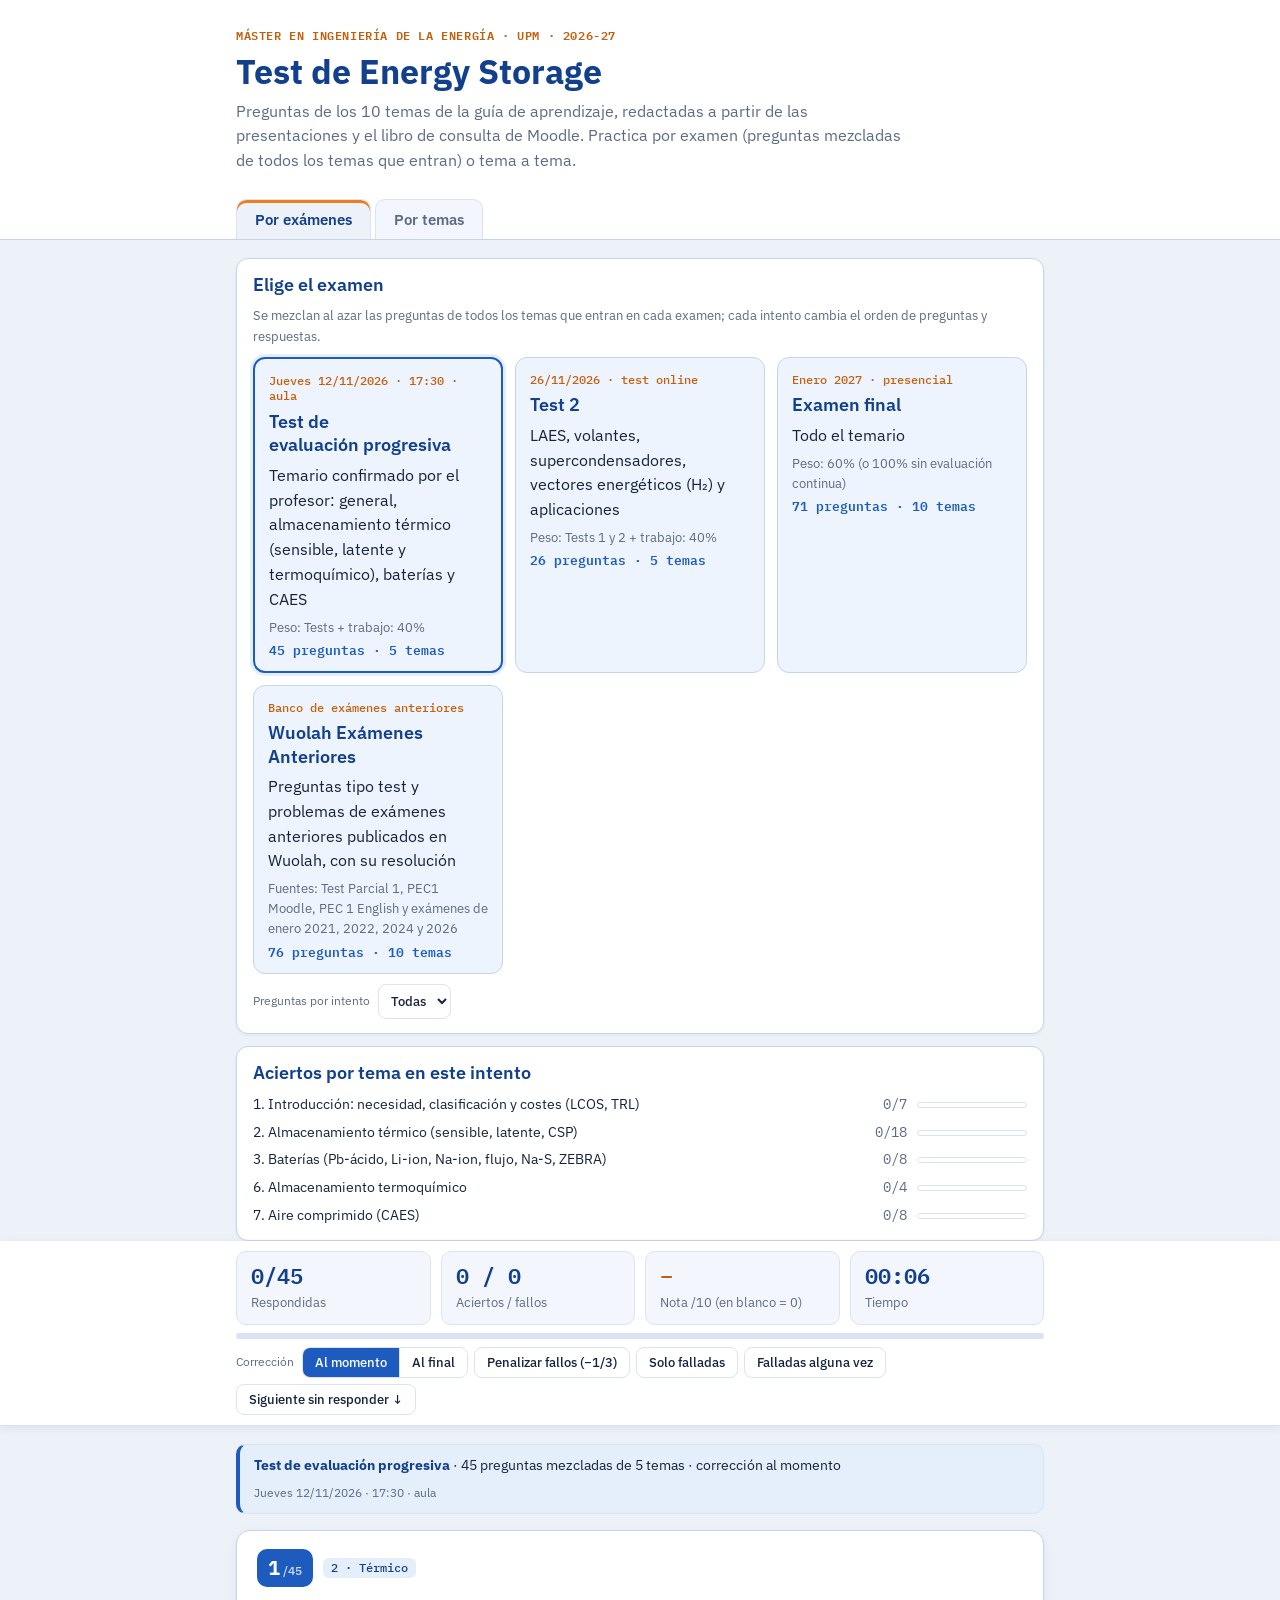
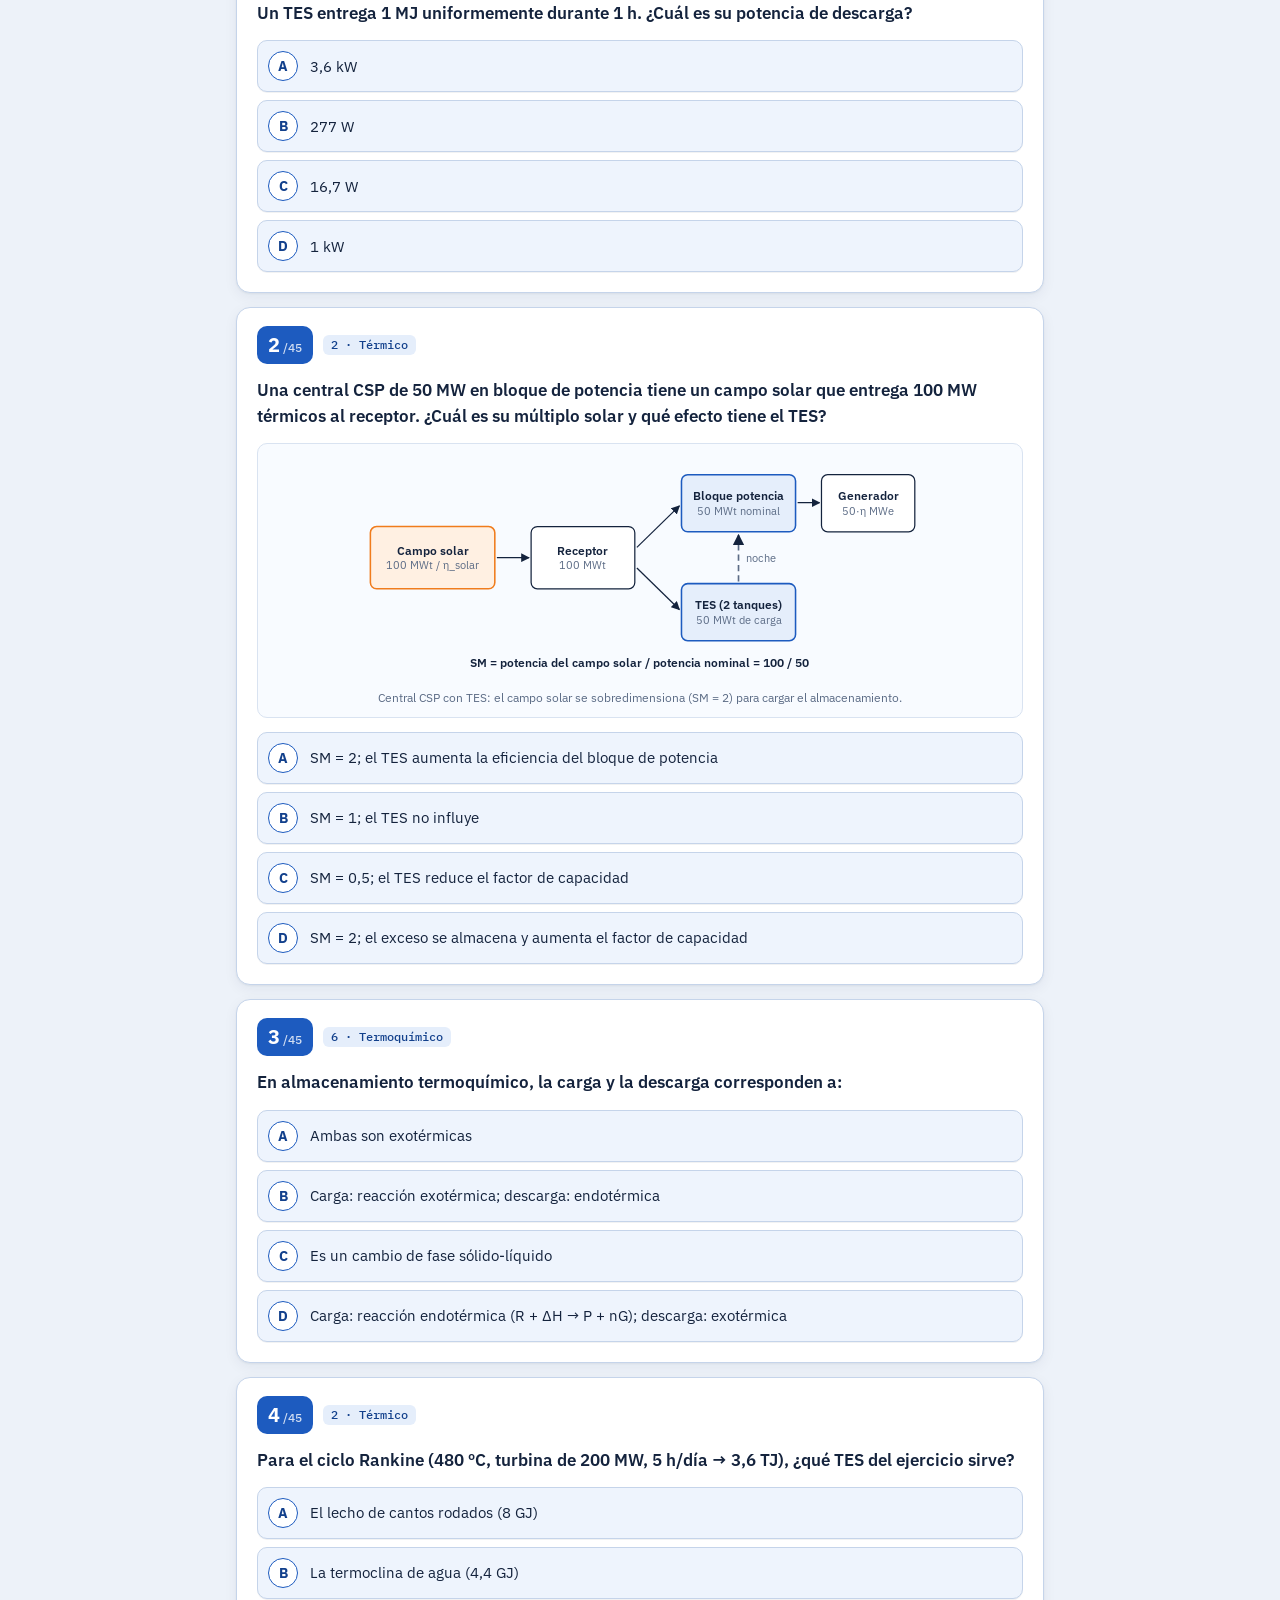
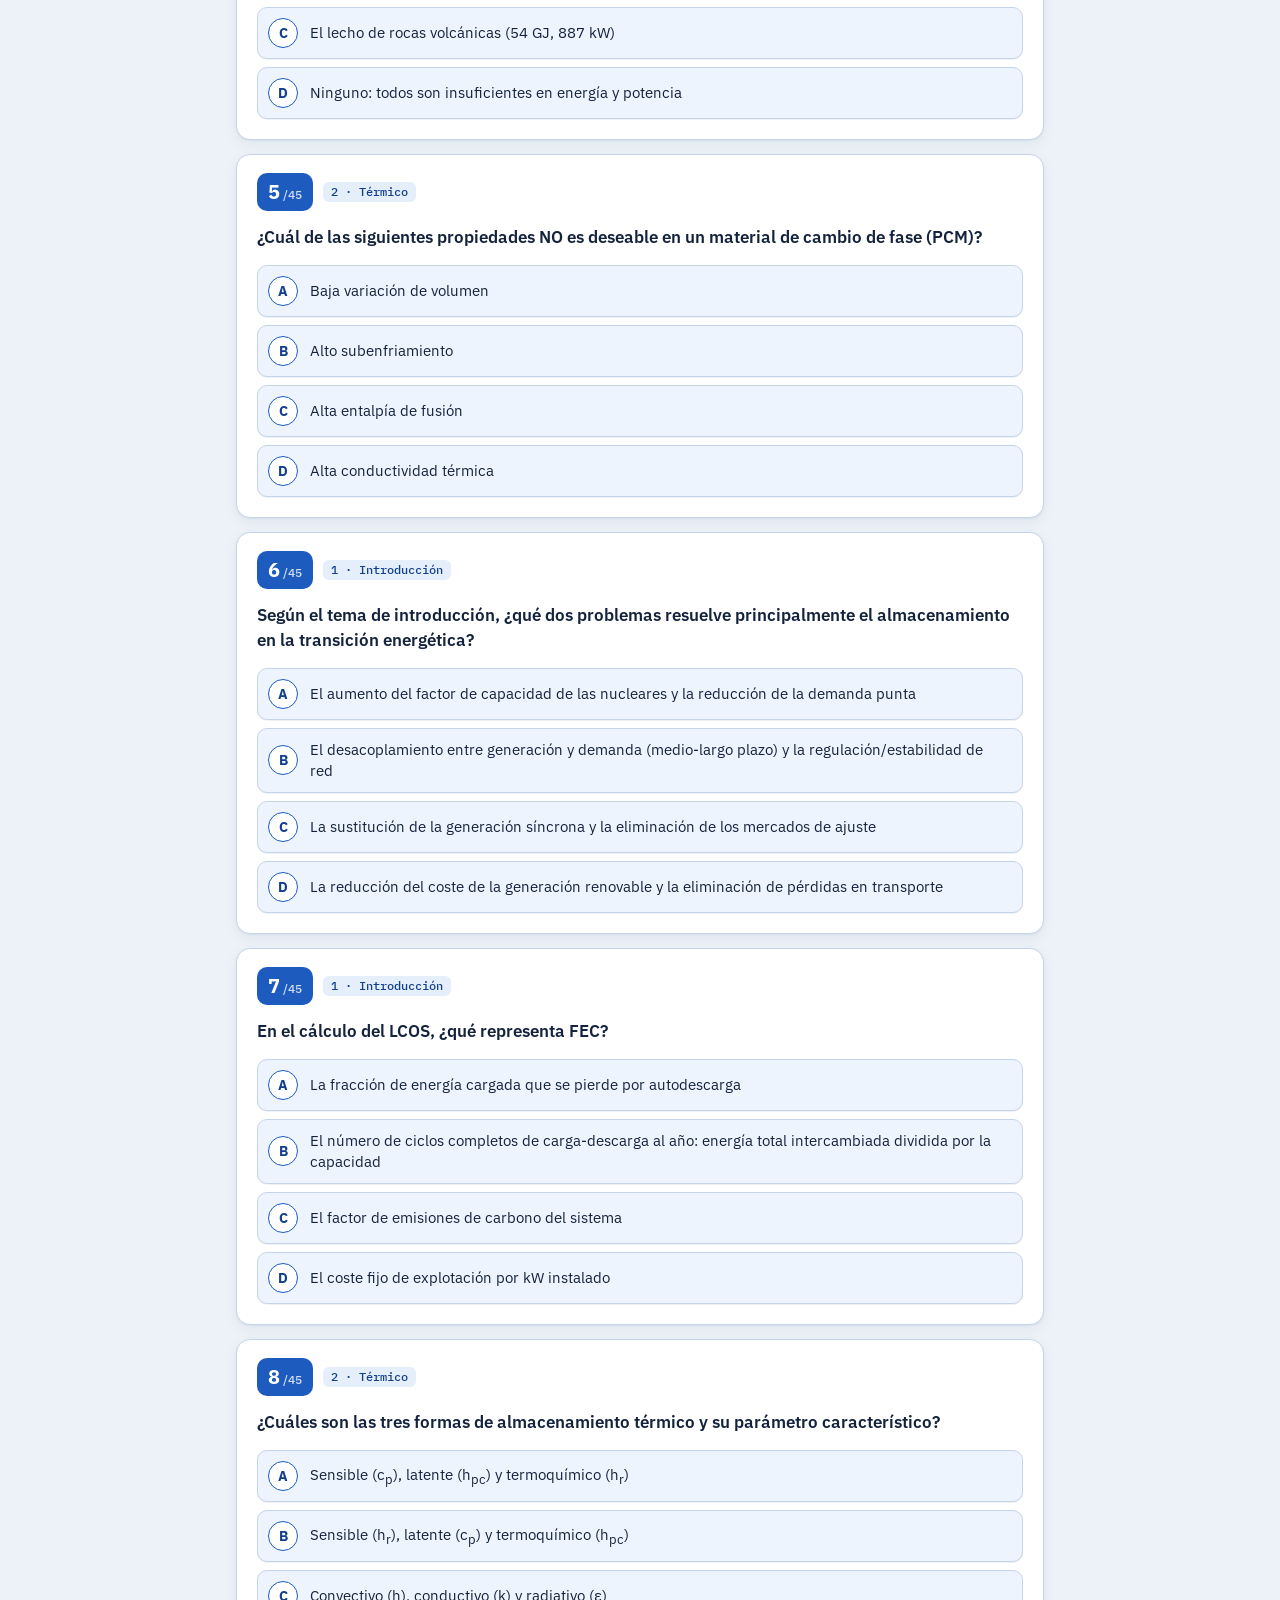
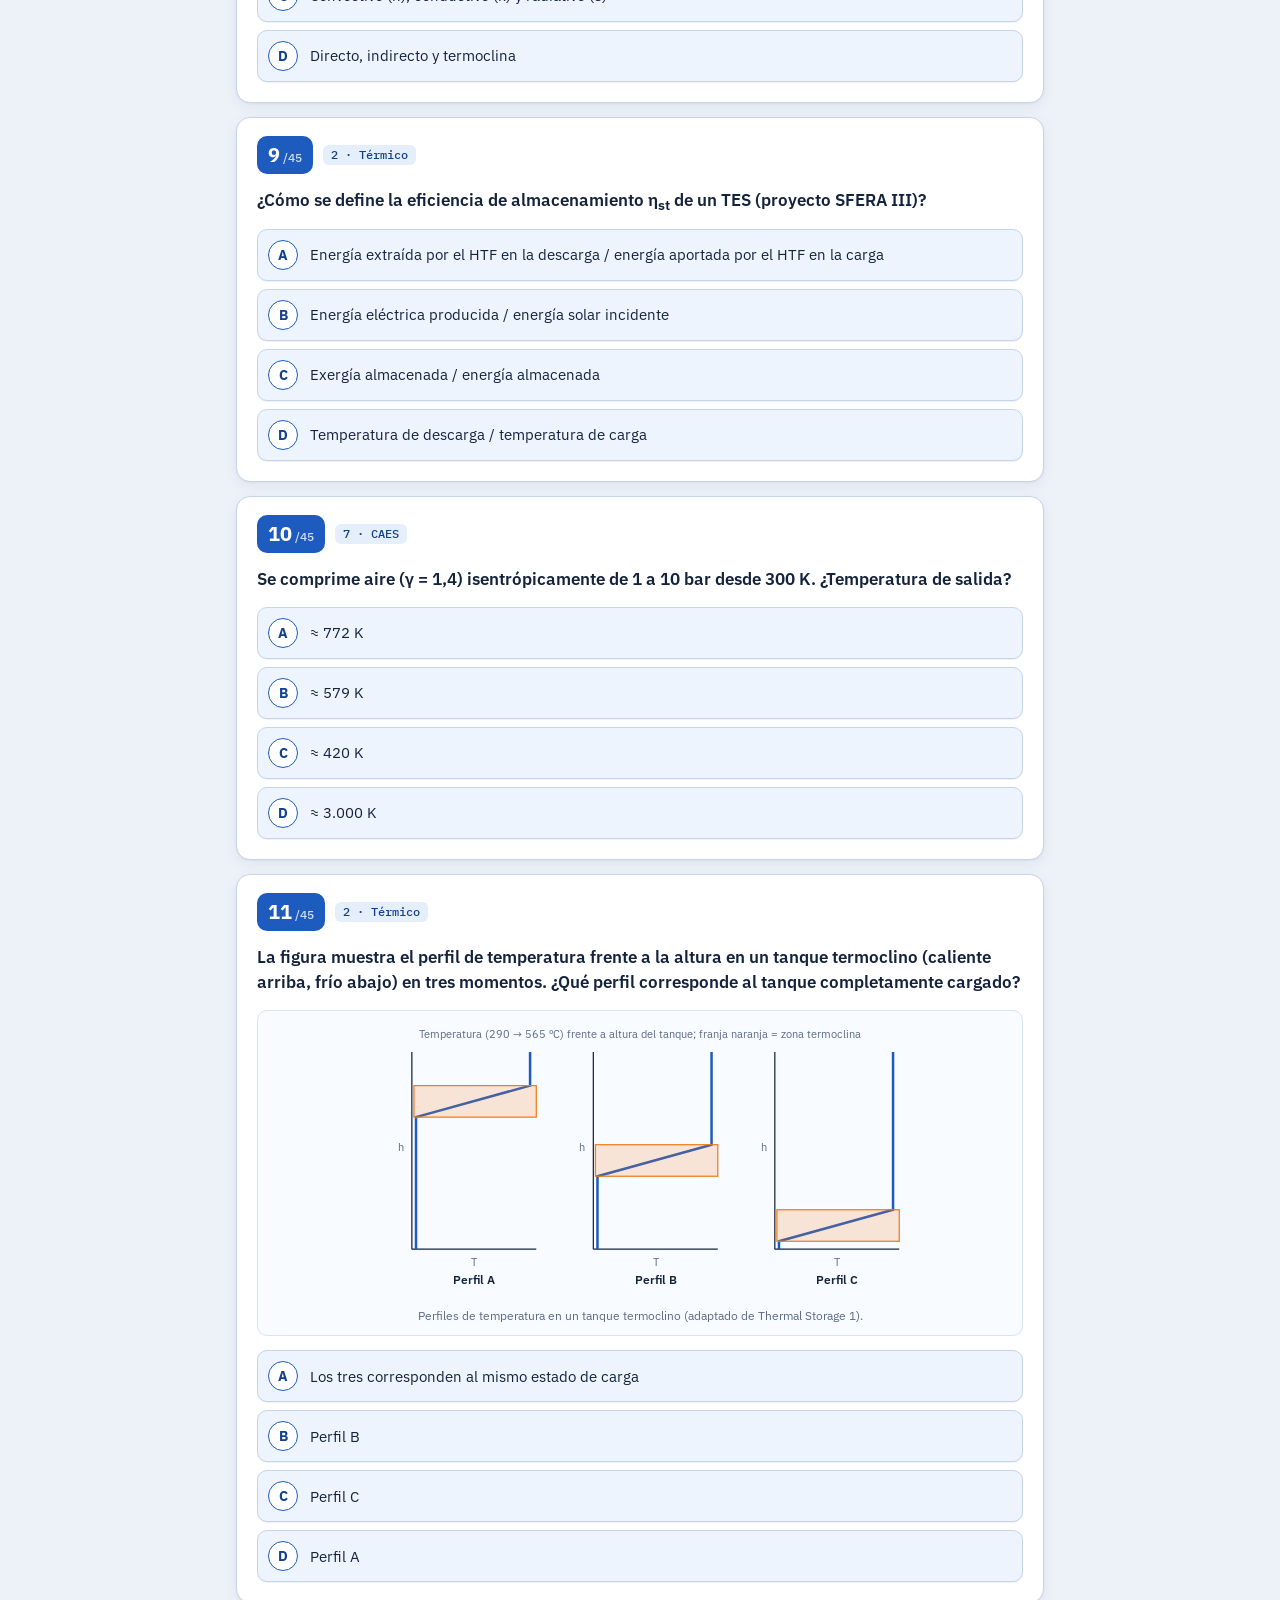
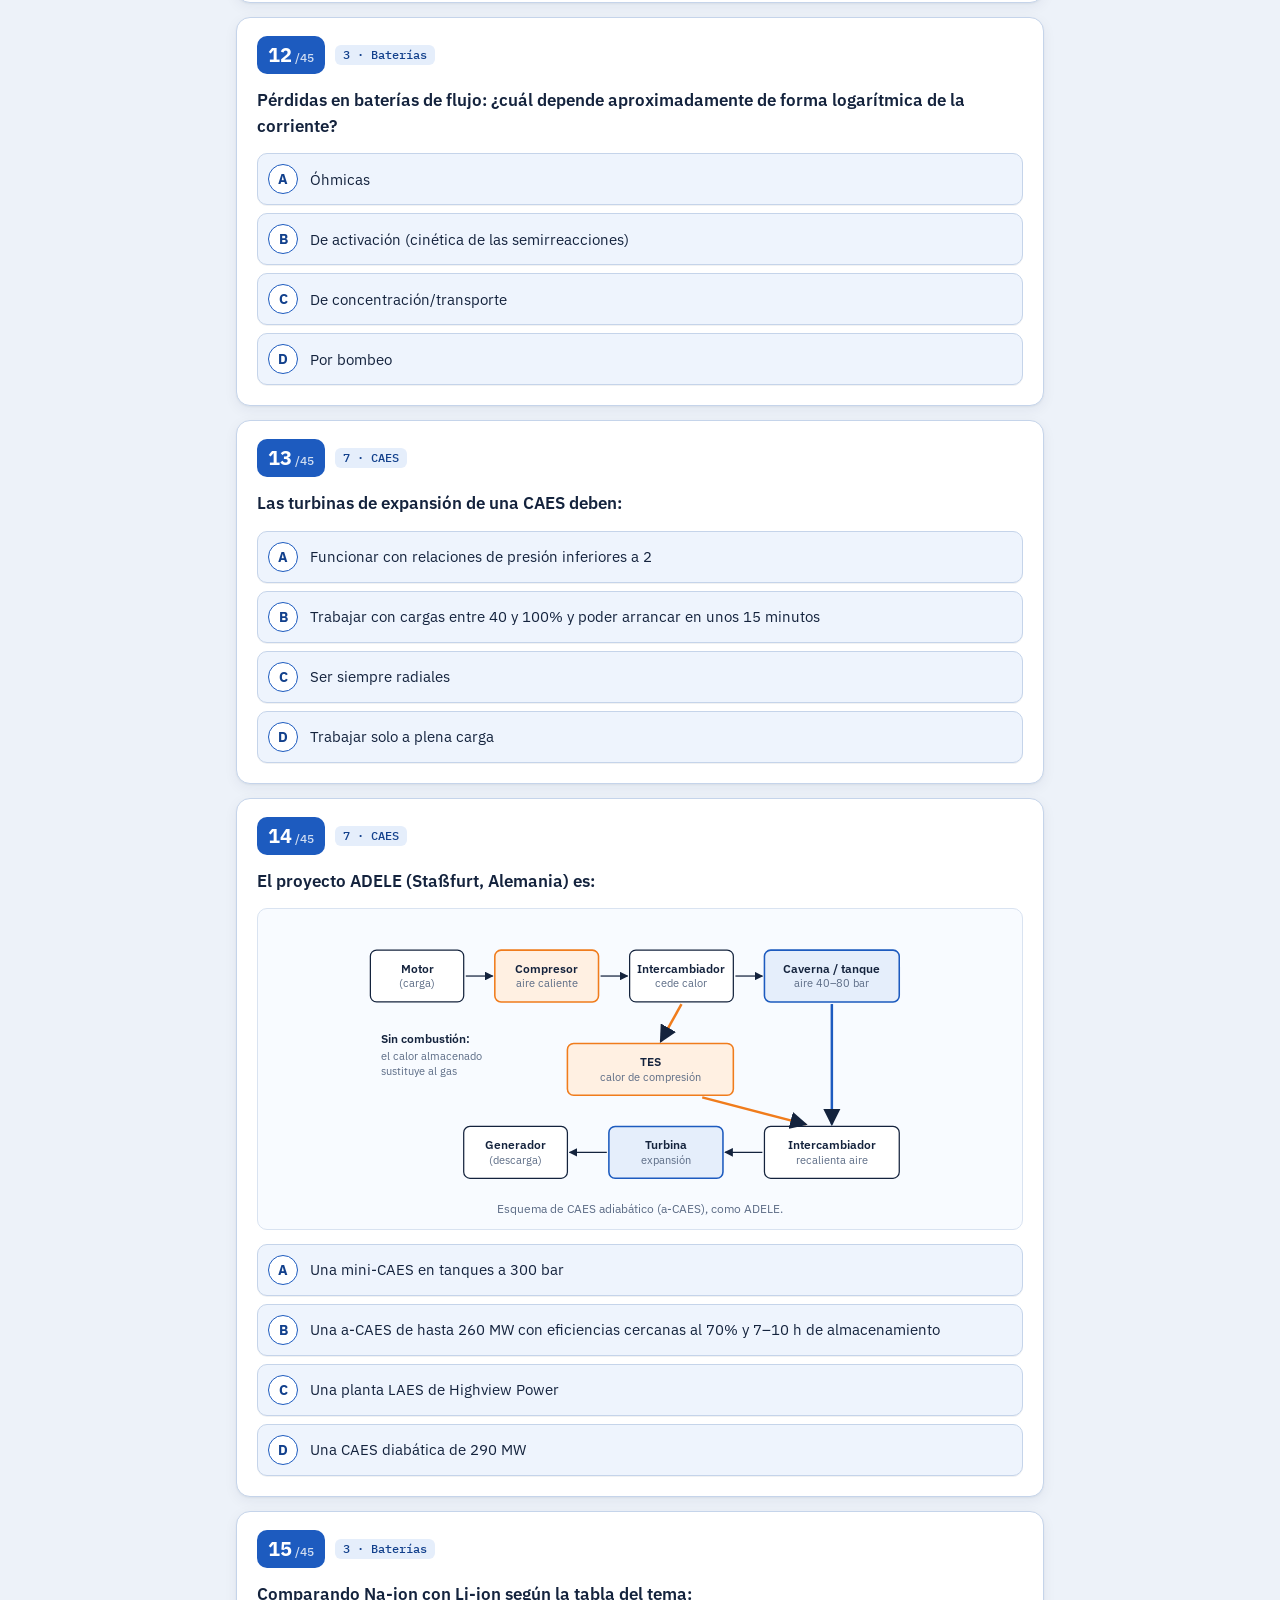
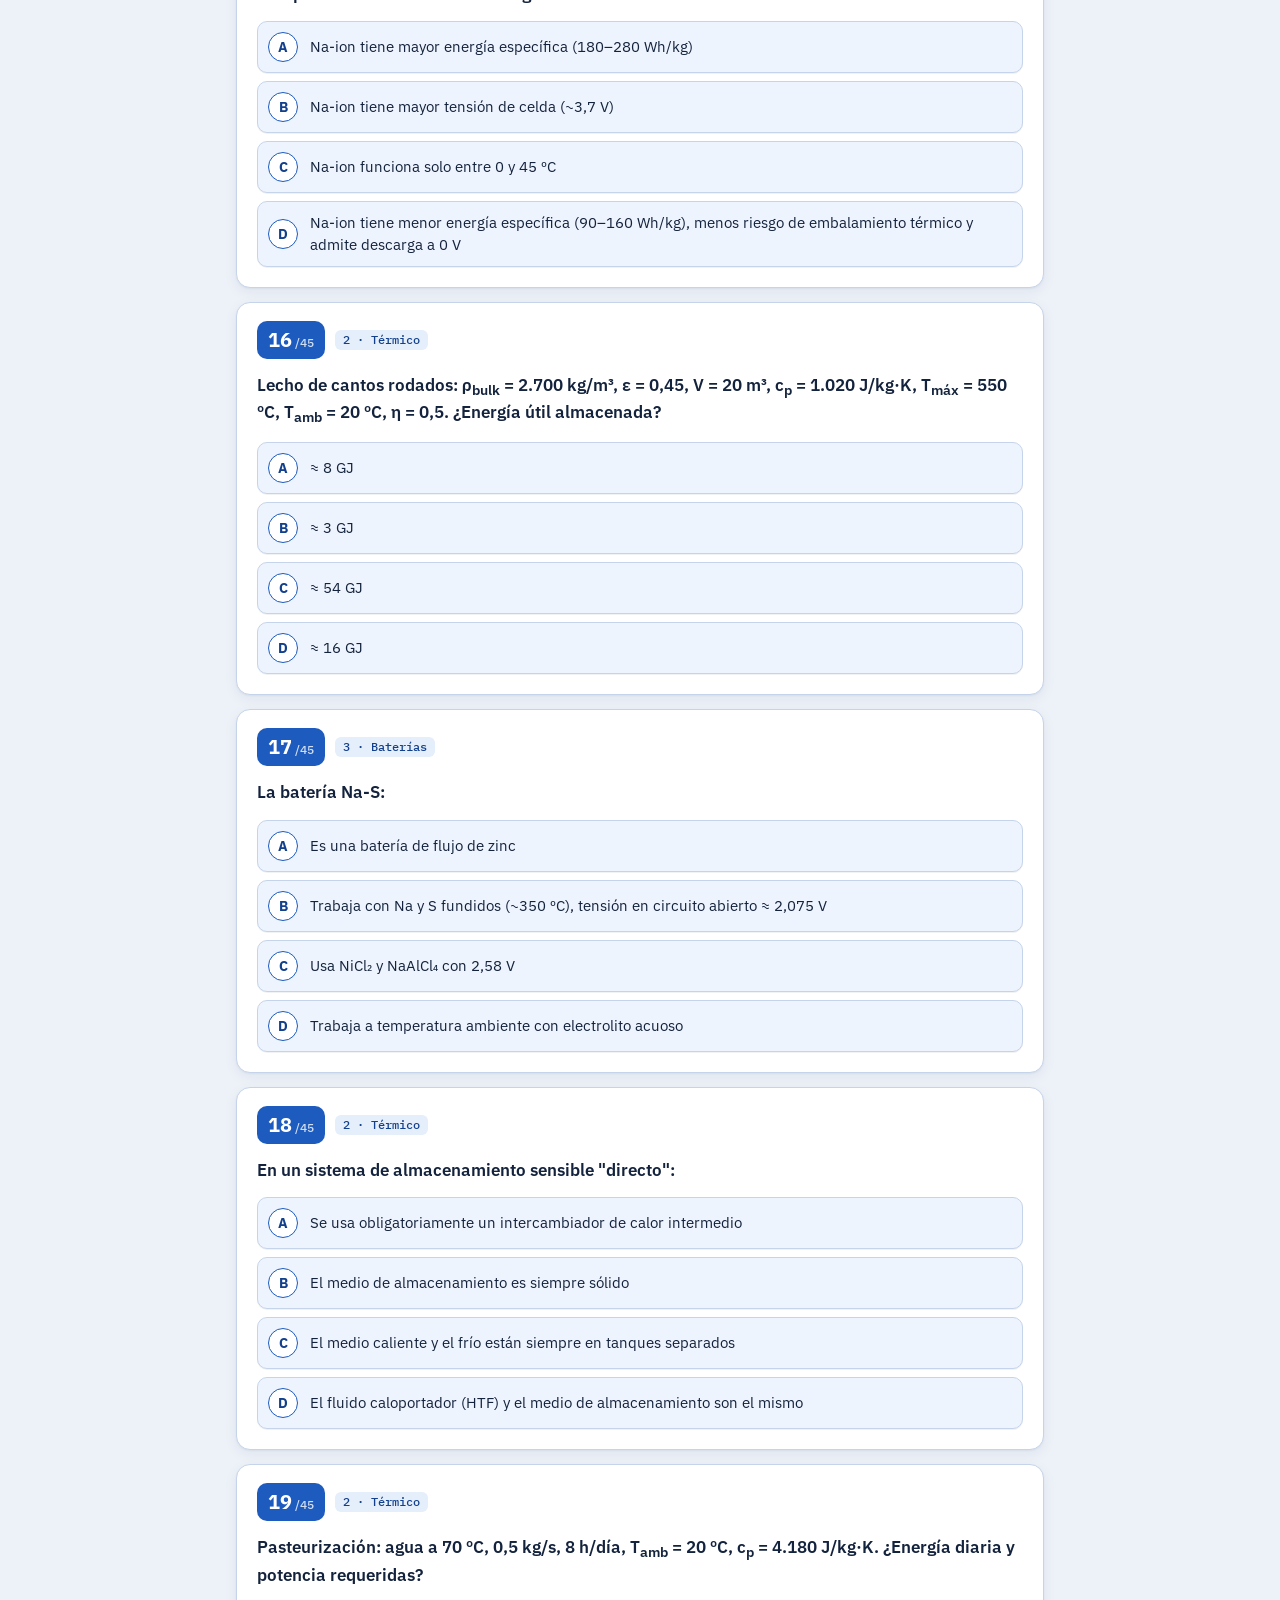
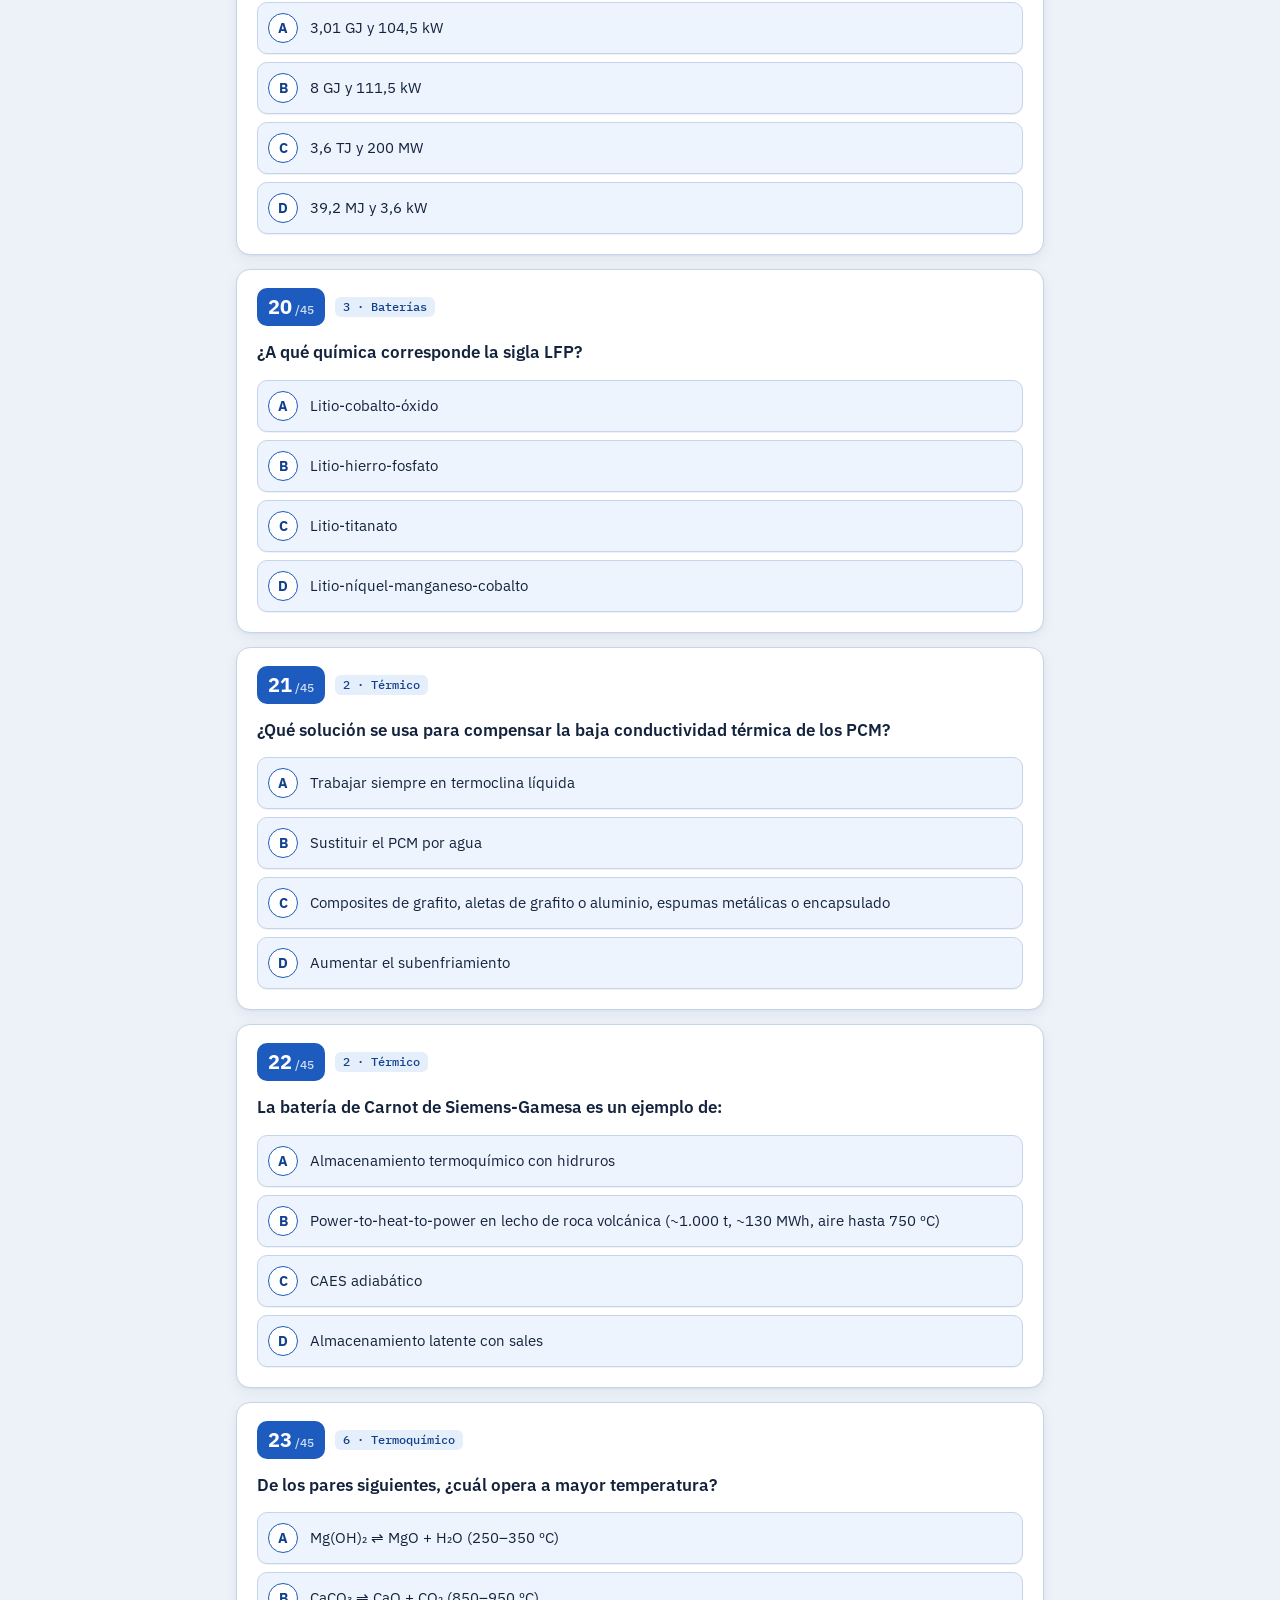
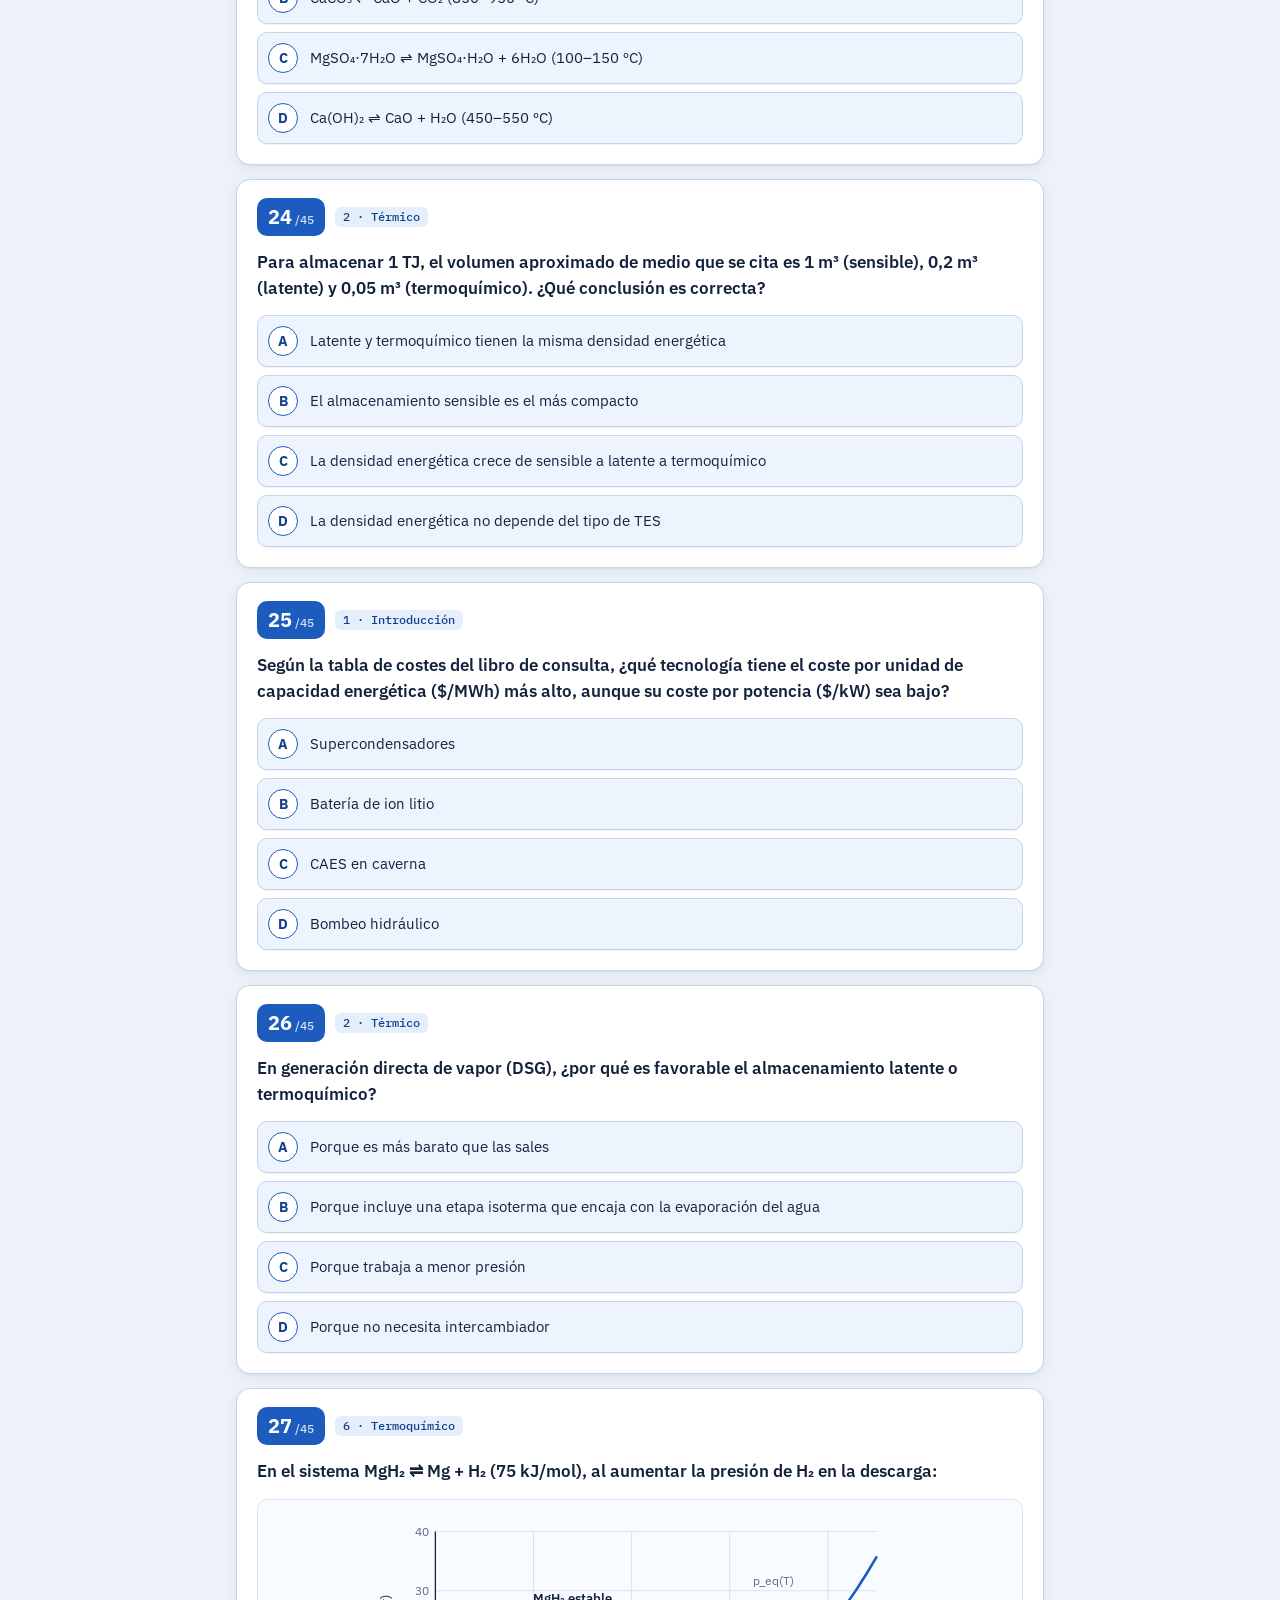
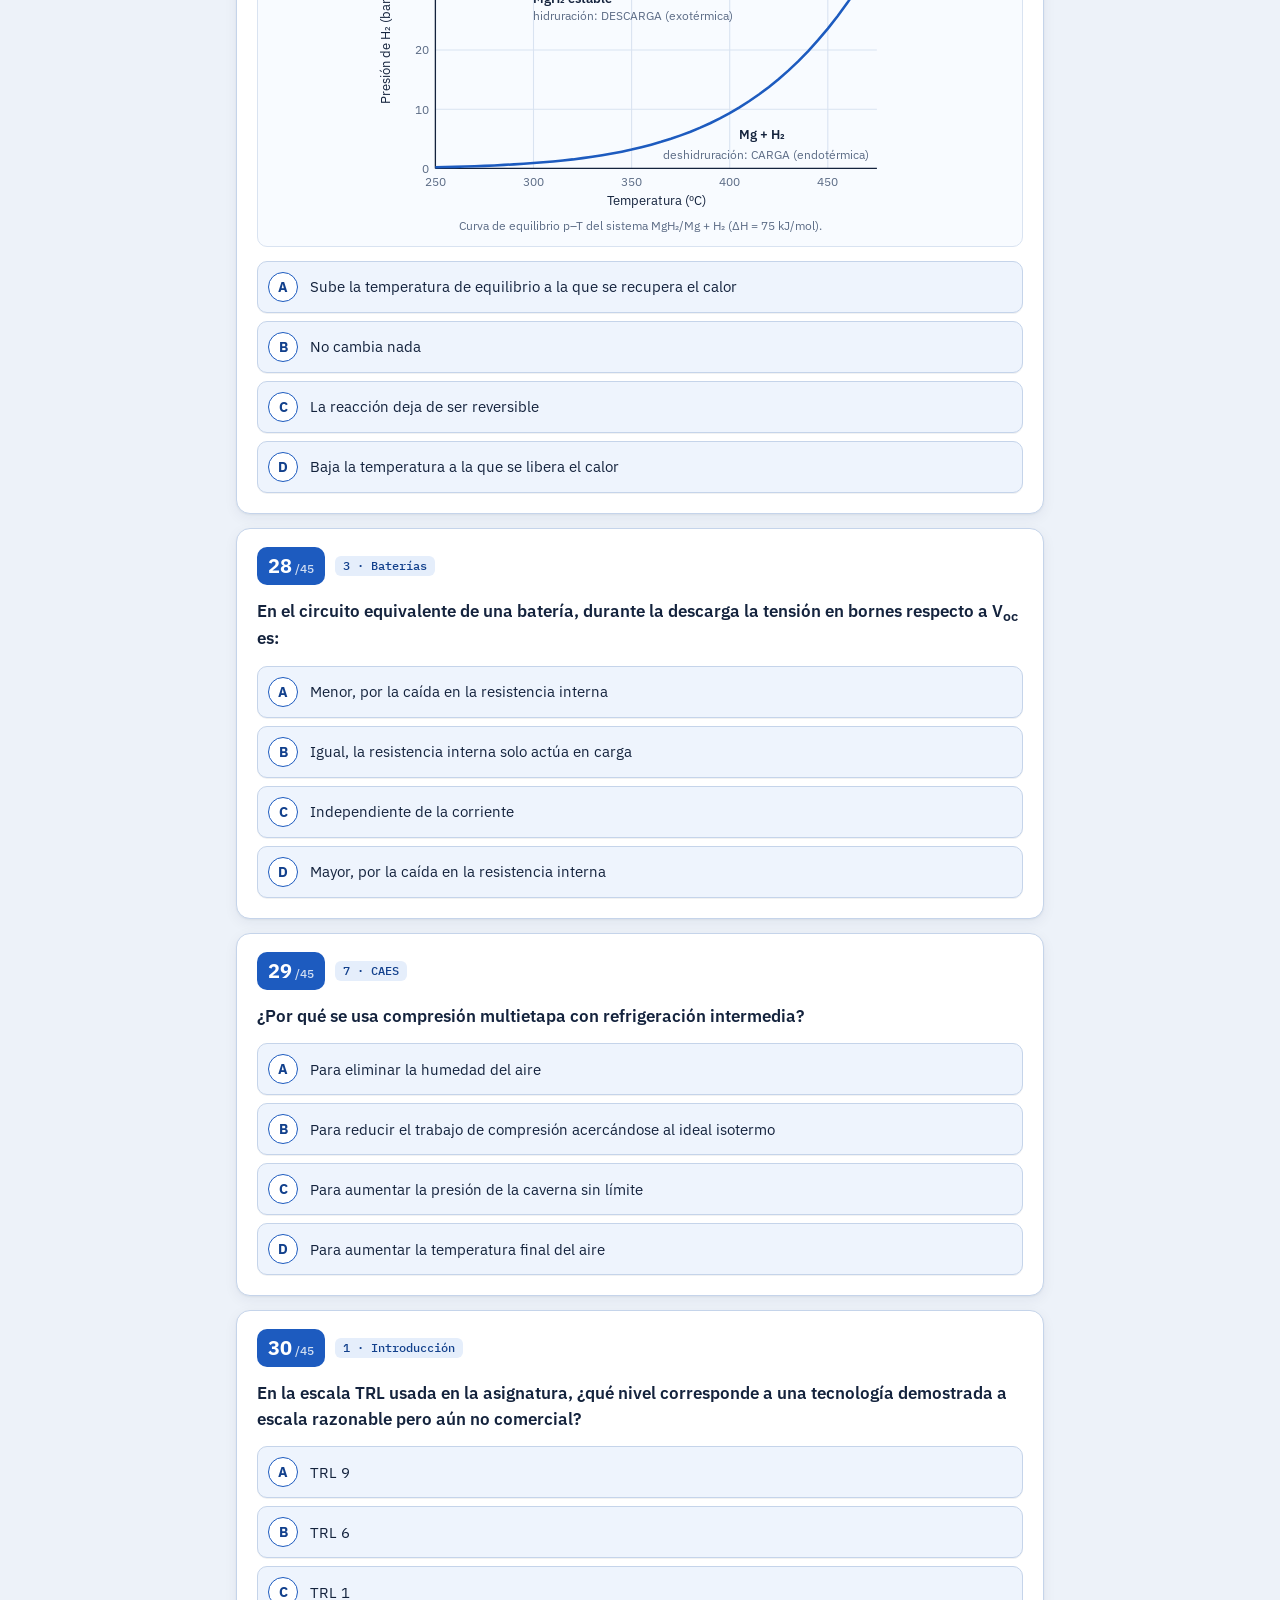
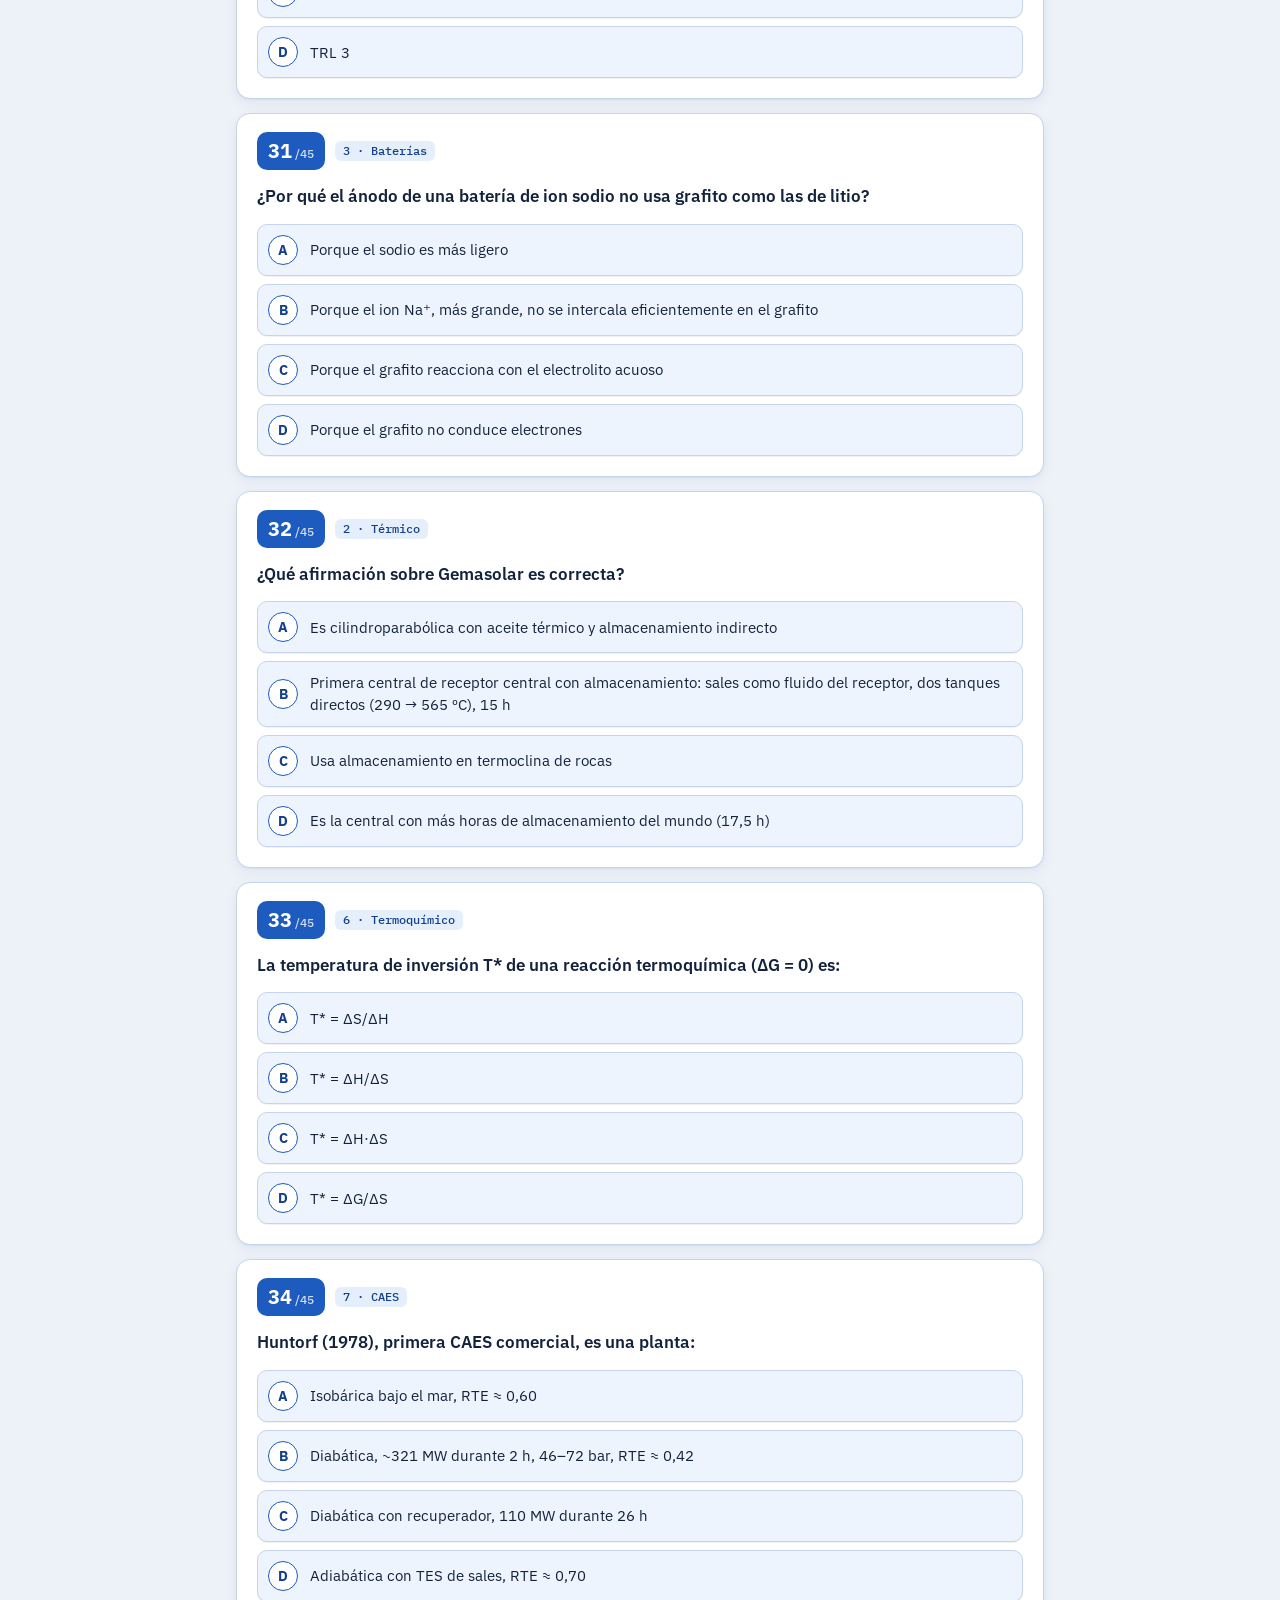
==== commit 1c87d812: "Energy Storage: añade test "Wuolah Exámenes Anteriores" (76 preguntas) Co-Authored-By: Claude Opus 5" ====
--- a/energy_storage_test.html
+++ b/energy_storage_test.html
@@ -203,8 +203,8 @@
 
 <script>
 const BLOCKS = [{"id": "intro", "short": "1 · Introducción", "name": "1. Introducción: necesidad, clasificación y costes (LCOS, TRL)"}, {"id": "tes", "short": "2 · Térmico", "name": "2. Almacenamiento térmico (sensible, latente, CSP)"}, {"id": "bat", "short": "3 · Baterías", "name": "3. Baterías (Pb-ácido, Li-ion, Na-ion, flujo, Na-S, ZEBRA)"}, {"id": "sc", "short": "4 · Supercond.", "name": "4. Supercondensadores"}, {"id": "h2", "short": "5 · Vectores / H₂", "name": "5. Almacenamiento químico: hidrógeno y marco regulatorio"}, {"id": "tq", "short": "6 · Termoquímico", "name": "6. Almacenamiento termoquímico"}, {"id": "caes", "short": "7 · CAES", "name": "7. Aire comprimido (CAES)"}, {"id": "laes", "short": "8 · LAES", "name": "8. Aire líquido (LAES)"}, {"id": "fw", "short": "9 · Volantes", "name": "9. Volantes de inercia"}, {"id": "app", "short": "10 · Aplicaciones", "name": "10. Aplicaciones y casos de dimensionado"}];
-const EXAMS = [{"id": "t1", "name": "Test de evaluación progresiva", "date": "Jueves 12/11/2026 · 17:30 · aula", "weight": "Tests + trabajo: 40%", "desc": "Temario confirmado por el profesor: general, almacenamiento térmico (sensible, latente y termoquímico), baterías y CAES", "blocks": ["intro", "tes", "tq", "bat", "caes"]}, {"id": "t2", "name": "Test 2", "date": "26/11/2026 · test online", "weight": "Tests 1 y 2 + trabajo: 40%", "desc": "LAES, volantes, supercondensadores, vectores energéticos (H₂) y aplicaciones", "blocks": ["laes", "fw", "sc", "h2", "app"]}, {"id": "fin", "name": "Examen final", "date": "Enero 2027 · presencial", "weight": "60% (o 100% sin evaluación continua)", "desc": "Todo el temario", "blocks": ["intro", "tes", "bat", "sc", "h2", "tq", "caes", "laes", "fw", "app"]}];
-const QS = [{"b": "intro", "q": "Según el tema de introducción, ¿qué dos problemas resuelve principalmente el almacenamiento en la transición energética?", "o": ["El desacoplamiento entre generación y demanda (medio-largo plazo) y la regulación/estabilidad de red", "La reducción del coste de la generación renovable y la eliminación de pérdidas en transporte", "La sustitución de la generación síncrona y la eliminación de los mercados de ajuste", "El aumento del factor de capacidad de las nucleares y la reducción de la demanda punta"], "a": 0, "e": "El almacenamiento soluciona el desacoplamiento temporal generación-demanda y la regulación de la red (calidad de potencia y estabilidad).", "s": "Tema 1: Introduction (Abánades)", "x": ["t1", "fin"]}, {"b": "intro", "q": "Según la tabla \"Energy storage today\", ¿qué tecnología acumula hoy la mayor capacidad de energía instalada (GWh)?", "o": ["Baterías Li-ion (~580 GWh)", "Bombeo hidráulico (~1.600+ GWh)", "Sales térmicas (~21 GWh)", "CAES (~10 GWh)"], "a": 1, "e": "El bombeo supera los 1.600 GWh frente a ~580 GWh de Li-ion, aunque en potencia (GW) las baterías ya la igualan o superan (~240 GW frente a ~210 GW).", "s": "Tema 1, tabla Energy storage today", "x": ["t1", "fin"]}, {"b": "intro", "q": "En el cálculo del LCOS, ¿qué representa FEC?", "o": ["El factor de emisiones de carbono del sistema", "El número de ciclos completos de carga-descarga al año: energía total intercambiada dividida por la capacidad", "La fracción de energía cargada que se pierde por autodescarga", "El coste fijo de explotación por kW instalado"], "a": 1, "e": "FEC = full equivalent cycles: energía anual intercambiada / capacidad de almacenamiento. Junto con RTE y degradación determina la energía descargada en el denominador del LCOS.", "s": "Tema 1, diapositiva Storage cost", "x": ["t1", "fin"]}, {"b": "intro", "q": "Un sistema de 40 MWh con potencia nominal de descarga de 10 MW realiza 300 ciclos completos al año. ¿Cuántas horas equivalentes a plena potencia de descarga opera al año?", "o": ["300 h", "750 h", "1.200 h", "4.000 h"], "a": 2, "e": "E<sub>des<\/sub> = n<sub>FEC<\/sub>·E<sub>sto<\/sub> = 300·40 = 12.000 MWh = t<sub>n<\/sub>·W<sub>des<\/sub> → t<sub>n<\/sub> = 12.000/10 = 1.200 h.", "s": "Libro de consulta, ec. 1.5–1.6", "x": ["t1", "fin"]}, {"b": "intro", "q": "Según la tabla de costes del libro de consulta, ¿qué tecnología tiene el coste por unidad de capacidad energética ($/MWh) más alto, aunque su coste por potencia ($/kW) sea bajo?", "o": ["Bombeo hidráulico", "CAES en caverna", "Supercondensadores", "Batería de ion litio"], "a": 2, "e": "Supercondensadores: ~74.480 $/MWh de capacidad frente a ~939 $/kW de instalación. Son dispositivos de mucha potencia y poca energía.", "s": "Libro de consulta, Cuadro 1.1", "x": ["t1", "fin"]}, {"b": "intro", "q": "En la escala TRL usada en la asignatura, ¿qué nivel corresponde a una tecnología demostrada a escala razonable pero aún no comercial?", "o": ["TRL 3", "TRL 6", "TRL 9", "TRL 1"], "a": 1, "e": "TRL 9 es explotación comercial plena; TRL 6 es la demostración precompetitiva a escala representativa. Entre 6 y 9: maduras técnicamente pero sin viabilidad económica clara.", "s": "Libro de consulta, apdo. 1.3", "x": ["t1", "fin"]}, {"b": "intro", "q": "¿Qué diferencia al LCOS del LCOE tal como se define en los temas de CAES/LAES?", "o": ["El LCOS incluye los costes de desmantelamiento y el LCOE no", "El LCOS no incluye el coste de compra de la electricidad de carga (C<sub>elec<\/sub> = 0), solo el coste de almacenarla", "El LCOS se expresa en €/kW y el LCOE en €/MWh", "El LCOS no descuenta los flujos a valor presente"], "a": 1, "e": "El LCOS evalúa el coste de la energía y de almacenarla sin considerar la compra de electricidad de carga; en el LCOE ese término (energía · precio) sí entra.", "s": "Tema 3 CAES y Tema 4 LAES, Costs: LCOS", "x": ["t1", "fin"]}, {"b": "tes", "q": "¿Cuáles son las tres formas de almacenamiento térmico y su parámetro característico?", "o": ["Sensible (c<sub>p<\/sub>), latente (h<sub>pc<\/sub>) y termoquímico (h<sub>r<\/sub>)", "Sensible (h<sub>r<\/sub>), latente (c<sub>p<\/sub>) y termoquímico (h<sub>pc<\/sub>)", "Convectivo (h), conductivo (k) y radiativo (ε)", "Directo, indirecto y termoclina"], "a": 0, "e": "Q = m·c<sub>p<\/sub>·ΔT (sensible), Q = m·h<sub>pc<\/sub> (latente, cambio de fase), Q = m·h<sub>r<\/sub> (termoquímico, reacción reversible).", "s": "Thermal Storage 1 (E. Alonso)", "x": ["t1", "fin"]}, {"b": "tes", "q": "Para almacenar 1 TJ, el volumen aproximado de medio que se cita es 1 m³ (sensible), 0,2 m³ (latente) y 0,05 m³ (termoquímico). ¿Qué conclusión es correcta?", "o": ["La densidad energética crece de sensible a latente a termoquímico", "El almacenamiento sensible es el más compacto", "Latente y termoquímico tienen la misma densidad energética", "La densidad energética no depende del tipo de TES"], "a": 0, "e": "El termoquímico es ~20 veces más compacto que el sensible; el latente ~5 veces.", "s": "Thermal Storage 1, Characteristics", "x": ["t1", "fin"]}, {"b": "tes", "q": "Un TES entrega 1 MJ uniformemente durante 1 h. ¿Cuál es su potencia de descarga?", "o": ["1 kW", "277 W", "3,6 kW", "16,7 W"], "a": 1, "e": "P = 10⁶ J / 3.600 s ≈ 277 W. Por eso la tasa de transferencia de calor con el HTF es un requisito clave.", "s": "Thermal Storage 1, diapositiva 9", "x": ["t1", "fin"]}, {"b": "tes", "q": "¿Cómo se define la eficiencia de almacenamiento η<sub>st<\/sub> de un TES (proyecto SFERA III)?", "o": ["Energía extraída por el HTF en la descarga / energía aportada por el HTF en la carga", "Energía eléctrica producida / energía solar incidente", "Exergía almacenada / energía almacenada", "Temperatura de descarga / temperatura de carga"], "a": 0, "e": "η<sub>st<\/sub> = E<sub>d<\/sub>/E<sub>ch<\/sub>.", "s": "Thermal Storage 1, Efficiency", "x": ["t1", "fin"]}, {"b": "tes", "q": "En un sistema de almacenamiento sensible \"directo\":", "o": ["El fluido caloportador (HTF) y el medio de almacenamiento son el mismo", "El medio caliente y el frío están siempre en tanques separados", "Se usa obligatoriamente un intercambiador de calor intermedio", "El medio de almacenamiento es siempre sólido"], "a": 0, "e": "Directo: HTF = medio de almacenamiento. Indirecto: son distintos (p. ej. Andasol, aceite térmico + sales). Termoclina y dos tanques es otra clasificación (mismo o distinto recinto).", "s": "Thermal Storage 1, Sensible heat storage classification", "x": ["t1", "fin"]}, {"b": "tes", "q": "En una termoclina de lecho mixto (sólido + líquido) con porosidad ε, la capacidad térmica volumétrica es:", "o": ["ε·ρ<sub>l<\/sub>c<sub>p,l<\/sub>ΔT + (1−ε)·ρ<sub>s<\/sub>c<sub>p,s<\/sub>ΔT", "(1−ε)·ρ<sub>l<\/sub>c<sub>p,l<\/sub>ΔT + ε·ρ<sub>s<\/sub>c<sub>p,s<\/sub>ΔT", "ρ<sub>l<\/sub>c<sub>p,l<\/sub>ΔT / ε", "ε·(ρ<sub>l<\/sub>+ρ<sub>s<\/sub>)·c<sub>p<\/sub>ΔT"], "a": 0, "e": "El líquido ocupa la fracción de huecos ε y el sólido (1−ε). Si solo hay sólido y el fluido es aire, queda (1−ε)·ρ<sub>s<\/sub>c<sub>p,s<\/sub>ΔT.", "s": "Thermal Storage 1, Thermoclines", "d": "thermocline", "fc": "Tanque termoclino: la franja de transición separa la zona caliente (arriba) de la fría (abajo).", "x": ["t1", "fin"]}, {"b": "tes", "q": "Lecho de cantos rodados: ρ<sub>bulk<\/sub> = 2.700 kg/m³, ε = 0,45, V = 20 m³, c<sub>p<\/sub> = 1.020 J/kg·K, T<sub>máx<\/sub> = 550 ºC, T<sub>amb<\/sub> = 20 ºC, η = 0,5. ¿Energía útil almacenada?", "o": ["≈ 3 GJ", "≈ 8 GJ", "≈ 16 GJ", "≈ 54 GJ"], "a": 1, "e": "E = 2.700·(1−0,45)·20·1.020·(550−20)·0,5 ≈ 8,0·10⁹ J = 8 GJ. Con t<sub>mín<\/sub> = 20 h, P<sub>máx<\/sub> ≈ 111,5 kW.", "s": "Thermal Storage 1, ejercicio industrial (diap. 46)", "x": ["t1", "fin"]}, {"b": "tes", "q": "Pasteurización: agua a 70 ºC, 0,5 kg/s, 8 h/día, T<sub>amb<\/sub> = 20 ºC, c<sub>p<\/sub> = 4.180 J/kg·K. ¿Energía diaria y potencia requeridas?", "o": ["3,01 GJ y 104,5 kW", "39,2 MJ y 3,6 kW", "3,6 TJ y 200 MW", "8 GJ y 111,5 kW"], "a": 0, "e": "E = 0,5·4.180·50·8·3.600 ≈ 3,01·10⁹ J; P = E/(8·3.600 s) ≈ 104,5 kW. El lecho de cantos rodados (8 GJ, 111,5 kW, 550 ºC) cubre esta demanda.", "s": "Thermal Storage 1, diap. 42", "x": ["t1", "fin"]}, {"b": "tes", "q": "Para el ciclo Rankine (480 ºC, turbina de 200 MW, 5 h/día → 3,6 TJ), ¿qué TES del ejercicio sirve?", "o": ["El lecho de rocas volcánicas (54 GJ, 887 kW)", "El lecho de cantos rodados (8 GJ)", "La termoclina de agua (4,4 GJ)", "Ninguno: todos son insuficientes en energía y potencia"], "a": 3, "e": "3,6 TJ y 200 MW superan con mucho la capacidad de cualquiera de los tres (el mayor da 54 GJ y 887 kW). En el caso de la esterilización (39 MJ, 3,6 kW) el problema es el contrario: todos quedan sobredimensionados.", "s": "Thermal Storage 1, diap. 49–51", "x": ["t1", "fin"]}, {"b": "tes", "q": "La \"Solar Salt\" de los sistemas de dos tanques en CSP es:", "o": ["60% NaNO₃ – 40% KNO₃", "40% NaNO₃ – 60% KNO₃", "Una mezcla eutéctica de NaCl y KCl", "Hitec: NaNO₃–KNO₃–NaNO₂"], "a": 0, "e": "60% nitrato sódico – 40% nitrato potásico. El volumen de almacenamiento es el doble del volumen de fluido (un tanque caliente y uno frío).", "s": "Thermal Storage 1, Two-tank in CSP plants", "x": ["t1", "fin"]}, {"b": "tes", "q": "Una central CSP de 50 MW en bloque de potencia tiene un campo solar que entrega 100 MW térmicos al receptor. ¿Cuál es su múltiplo solar y qué efecto tiene el TES?", "o": ["SM = 0,5; el TES reduce el factor de capacidad", "SM = 2; el exceso se almacena y aumenta el factor de capacidad", "SM = 2; el TES aumenta la eficiencia del bloque de potencia", "SM = 1; el TES no influye"], "a": 1, "e": "SM = potencia del campo solar / potencia nominal del receptor = 100/50 = 2. Para subir el CF hay que aumentar a la vez SM y capacidad de TES; para cada capacidad de TES existe un SM que minimiza el LCOE.", "s": "Thermal Storage 2, CSP", "d": "csp_sm", "fc": "Central CSP con TES: el campo solar se sobredimensiona (SM = 2) para cargar el almacenamiento.", "x": ["t1", "fin"]}, {"b": "tes", "q": "¿Qué tecnología CSP alcanza los mayores ratios de concentración (~1.000–3.000)?", "o": ["Colector cilindroparabólico", "Reflector lineal Fresnel", "Torre de receptor central", "Disco parabólico"], "a": 3, "e": "Cilindroparabólico ~50–90 (150–550 ºC), Fresnel ~10–200, torre ~300–1.000 (500–1.000 ºC), disco ~1.000–3.000 (650–800 ºC).", "s": "Thermal Storage 2, CSP types", "x": ["t1", "fin"]}, {"b": "tes", "q": "¿Qué afirmación sobre Gemasolar es correcta?", "o": ["Es cilindroparabólica con aceite térmico y almacenamiento indirecto", "Primera central de receptor central con almacenamiento: sales como fluido del receptor, dos tanques directos (290 → 565 ºC), 15 h", "Es la central con más horas de almacenamiento del mundo (17,5 h)", "Usa almacenamiento en termoclina de rocas"], "a": 1, "e": "Gemasolar (Sevilla, 2011, 20 MW): 2 tanques directos, 15 h. Andasol es cilindroparabólica con aceite e indirecta (7,5 h); Cerro Dominador tiene 17,5 h.", "s": "Thermal Storage 2, plantas comerciales", "x": ["t1", "fin"]}, {"b": "tes", "q": "En generación directa de vapor (DSG), ¿por qué es favorable el almacenamiento latente o termoquímico?", "o": ["Porque es más barato que las sales", "Porque incluye una etapa isoterma que encaja con la evaporación del agua", "Porque no necesita intercambiador", "Porque trabaja a menor presión"], "a": 1, "e": "La evaporación del agua ocurre a T constante; un TES sensible introduce una gran diferencia de temperaturas y penaliza el intercambio.", "s": "Thermal Storage 2, Direct Steam Generation", "x": ["t1", "fin"]}, {"b": "tes", "q": "¿Cuál de las siguientes propiedades NO es deseable en un material de cambio de fase (PCM)?", "o": ["Alta entalpía de fusión", "Baja variación de volumen", "Alto subenfriamiento", "Alta conductividad térmica"], "a": 2, "e": "Se busca cambio de fase reversible SIN subenfriamiento, para recuperar el calor a la misma temperatura a la que se almacenó.", "s": "Thermal Storage 3 (R. Bayón), Latent heat storage", "x": ["t1", "fin"]}, {"b": "tes", "q": "¿Qué solución se usa para compensar la baja conductividad térmica de los PCM?", "o": ["Aumentar el subenfriamiento", "Composites de grafito, aletas de grafito o aluminio, espumas metálicas o encapsulado", "Sustituir el PCM por agua", "Trabajar siempre en termoclina líquida"], "a": 1, "e": "Estructuras de transferencia: composites grafito+PCM, superficies conductoras extendidas, espumas metálicas, macro/microencapsulado.", "s": "Thermal Storage 3, heat transfer structures", "x": ["t1", "fin"]}, {"b": "tes", "q": "La batería de Carnot de Siemens-Gamesa es un ejemplo de:", "o": ["Almacenamiento latente con sales", "Power-to-heat-to-power en lecho de roca volcánica (~1.000 t, ~130 MWh, aire hasta 750 ºC)", "Almacenamiento termoquímico con hidruros", "CAES adiabático"], "a": 1, "e": "Electricidad renovable → resistencia eléctrica → calor en roca → turbina de vapor.", "s": "Thermal Storage 1, Packed-bed examples", "x": ["t1", "fin"]}, {"b": "bat", "q": "En la batería de plomo-ácido, durante la descarga:", "o": ["Se forma PbSO₄ en ambos electrodos", "Se forma PbO₂ en ambos electrodos", "El electrolito se concentra en H₂SO₄", "El Pb se deposita en el cátodo"], "a": 0, "e": "Pb + PbO₂ + 2H₂SO₄ → 2PbSO₄ + 2H₂O. Celda de ~2,1 V; con sobrecarga (>2,39 V) se disocia el agua del electrolito.", "s": "Tema 6 Baterías; libro, cap. 7.1", "x": ["t1", "fin"]}, {"b": "bat", "q": "¿Por qué el ánodo de una batería de ion sodio no usa grafito como las de litio?", "o": ["Porque el sodio es más ligero", "Porque el ion Na⁺, más grande, no se intercala eficientemente en el grafito", "Porque el grafito reacciona con el electrolito acuoso", "Porque el grafito no conduce electrones"], "a": 1, "e": "Se usan carbonos duros con estructura distinta al grafito. Cátodos: azul/blanco de Prusia, óxidos laminares o polianiónicos.", "s": "Tema 6 Baterías, Na-ion", "x": ["t1", "fin"]}, {"b": "bat", "q": "Comparando Na-ion con Li-ion según la tabla del tema:", "o": ["Na-ion tiene mayor energía específica (180–280 Wh/kg)", "Na-ion tiene menor energía específica (90–160 Wh/kg), menos riesgo de embalamiento térmico y admite descarga a 0 V", "Na-ion tiene mayor tensión de celda (~3,7 V)", "Na-ion funciona solo entre 0 y 45 ºC"], "a": 1, "e": "Li-ion: 180–280 Wh/kg, 3,6–3,7 V, 0–45 ºC. Na-ion: 90–160 Wh/kg, 2,5–3,0 V, −20 a 60 ºC, más tolerante a sobredescarga.", "s": "Tema 6 Baterías, Li vs Na-ion", "x": ["t1", "fin"]}, {"b": "bat", "q": "¿A qué química corresponde la sigla LFP?", "o": ["Litio-níquel-manganeso-cobalto", "Litio-hierro-fosfato", "Litio-titanato", "Litio-cobalto-óxido"], "a": 1, "e": "LFP = LiFePO₄. NMC = Ni-Mn-Co; LCO = LiCoO₂; LTO = titanato; NCA = Ni-Co-Al.", "s": "Tema 6 Baterías, Li-ion comparison", "x": ["t1", "fin"]}, {"b": "bat", "q": "En una batería de flujo redox de vanadio:", "o": ["Potencia y energía están acopladas porque el electrolito está en los electrodos", "La energía la fija el volumen de electrolito en los tanques y la potencia el stack de celdas; tensión estándar total ≈ 1,26 V", "Funciona con sodio y azufre fundidos a 350 ºC", "La tensión de celda es 2,58 V"], "a": 1, "e": "Anolito V²⁺/V³⁺ (−0,26 V) y catolito VO²⁺/VO₂⁺ (1,00 V) → E⁰ ≈ 1,26 V. Los tanques separados desacoplan energía y potencia.", "s": "Tema 6 Baterías, Vanadium flow", "d": "flow_battery", "fc": "Batería de flujo redox de vanadio.", "x": ["t1", "fin"]}, {"b": "bat", "q": "Pérdidas en baterías de flujo: ¿cuál depende aproximadamente de forma logarítmica de la corriente?", "o": ["Óhmicas", "De activación (cinética de las semirreacciones)", "De concentración/transporte", "Por bombeo"], "a": 1, "e": "Activación: logarítmica; óhmicas: lineales con la densidad de corriente; concentración: aparecen a altas velocidades de reacción por difusión limitada.", "s": "Tema 6 Baterías, Losses in flow batteries", "x": ["t1", "fin"]}, {"b": "bat", "q": "La batería Na-S:", "o": ["Trabaja a temperatura ambiente con electrolito acuoso", "Trabaja con Na y S fundidos (~350 ºC), tensión en circuito abierto ≈ 2,075 V", "Usa NiCl₂ y NaAlCl₄ con 2,58 V", "Es una batería de flujo de zinc"], "a": 1, "e": "La ZEBRA (sodio-haluro metálico) es la de NiCl₂/NaAlCl₄ con E⁰ ≈ 2,58 V.", "s": "Tema 6 Baterías, Na-S y ZEBRA", "x": ["t1", "fin"]}, {"b": "bat", "q": "En el circuito equivalente de una batería, durante la descarga la tensión en bornes respecto a V<sub>oc<\/sub> es:", "o": ["Mayor, por la caída en la resistencia interna", "Menor, por la caída en la resistencia interna", "Igual, la resistencia interna solo actúa en carga", "Independiente de la corriente"], "a": 1, "e": "V = V<sub>oc<\/sub> − I·R<sub>int<\/sub> en descarga; en carga la tensión aplicada debe superar V<sub>oc<\/sub>.", "s": "Tema 6 Baterías, Equivalent circuit", "x": ["t1", "fin"]}, {"b": "sc", "q": "Un supercondensador de 3.000 F se carga a 2,7 V. ¿Qué energía almacena?", "o": ["≈ 4,05 kJ", "≈ 10,9 kJ (≈ 3 Wh)", "≈ 21,9 kJ", "≈ 8,1 kJ"], "a": 1, "e": "E = ½·C·V² = 0,5·3.000·2,7² ≈ 10.935 J ≈ 3,04 Wh.", "s": "Libro de consulta, ec. 6.3", "x": ["t2", "fin"]}, {"b": "sc", "q": "¿Cómo consiguen los supercondensadores mucha más capacitancia que un condensador convencional?", "o": ["Aumentando la distancia entre electrodos D", "Aumentando el área efectiva A (electrodos porosos/rugosos) y reduciendo D, más pseudocapacidad redox", "Usando electrolitos sólidos de alta resistencia", "Aumentando la tensión nominal por encima de 100 V"], "a": 1, "e": "C = ε₀·ε<sub>r<\/sub>·A/D. Más área y menor separación aumentan C; algunos materiales añaden pseudocapacitancia por reacciones redox.", "s": "Libro de consulta, cap. 6.1", "x": ["t2", "fin"]}, {"b": "sc", "q": "La potencia máxima que entrega un condensador depende de su resistencia equivalente R<sub>p<\/sub> como:", "o": ["P<sub>máx<\/sub> = V²/(4·R<sub>p<\/sub>)", "P<sub>máx<\/sub> = V·R<sub>p<\/sub>", "P<sub>máx<\/sub> = ½·C·V²", "P<sub>máx<\/sub> = V²·R<sub>p<\/sub>/4"], "a": 0, "e": "Máxima transferencia de potencia con carga adaptada: V²/(4R<sub>p<\/sub>).", "s": "Libro de consulta, ec. 6.4", "x": ["t2", "fin"]}, {"b": "h2", "q": "¿Cuál es el potencial termoneutro de la electrólisis del agua líquida (basado en ΔH = 286 kJ/mol)?", "o": ["1,23 V", "1,48 V", "2,46 V", "0,83 V"], "a": 1, "e": "ΔV = ΔH/(nF) = 286.030/(2·96.485) ≈ 1,48 V. El reversible (ΔG) es 1,23 V.", "s": "Libro de consulta, cap. 9.1.1", "x": ["t2", "fin"]}, {"b": "h2", "q": "Con 1,48 V, la energía mínima de electrólisis es ≈ 39,7 kWh/kg H₂. ¿Qué consumo real típico cita el libro?", "o": ["≈ 33 kWh/kg", "≈ 39,7 kWh/kg", "≈ 50–55 kWh/kg", "≈ 120 kWh/kg"], "a": 2, "e": "Las ineficiencias de los electrolizadores elevan el consumo práctico a 50–55 kWh/kg H₂.", "s": "Libro de consulta, ec. 9.9", "x": ["t2", "fin"]}, {"b": "h2", "q": "Para que un combustible sea RFNBO según RED III / Reglamento Delegado 2023/1185, debe reducir sus emisiones de ciclo de vida al menos:", "o": ["un 50% frente a 94 gCO₂eq/MJ", "un 70% frente a 94 gCO₂eq/MJ", "un 70% frente a 91,16 gCO₂eq/MJ", "un 100% (emisiones nulas)"], "a": 1, "e": "Umbral del 70% respecto al comparador fósil de 94 gCO₂eq/MJ. El valor 91,16 gCO₂eq/MJ es la referencia de FuelEU Maritime.", "s": "Regulatory framework (Gasnam)", "x": ["t2", "fin"]}, {"b": "h2", "q": "Según el Reglamento Delegado (UE) 2023/1184, la correlación temporal entre la renovable del PPA y el electrolizador debe ser:", "o": ["Anual hasta 2030 y mensual después", "Mensual hasta finales de 2029 y horaria desde el 1 de enero de 2030", "Horaria desde 2024", "No se exige correlación temporal"], "a": 1, "e": "Además: misma zona de oferta y adicionalidad (la renovable debe haber entrado en operación como máximo 3 años antes que la planta RFNBO).", "s": "Regulatory framework (Gasnam)", "x": ["t2", "fin"]}, {"b": "h2", "q": "Objetivo de RED III (art. 22) para hidrógeno RFNBO en la industria:", "o": ["10% en 2030", "42% en 2030 y 60% en 2035", "60% en 2030 y 100% en 2040", "5,5% en 2030"], "a": 1, "e": "El 42% del hidrógeno usado en industria debe ser RFNBO en 2030 y el 60% en 2035.", "s": "Regulatory framework (Gasnam)", "x": ["t2", "fin"]}, {"b": "h2", "q": "¿Qué hidrógeno es \"bajo en carbono\" pero NO cuenta para los objetivos RFNBO de RED III?", "o": ["Electrolítico con PPA renovable que cumple adicionalidad", "Azul (SMR + CCS) o turquesa", "Verde producido con electricidad de autoconsumo renovable", "Ninguno: todo hidrógeno con −70% cuenta"], "a": 1, "e": "El bajo en carbono (energía no renovable, −70%) no es elegible para RED III. En ReFuelEU Aviation sí puede contar el electrolítico bajo en carbono, pero se excluye el azul/turquesa.", "s": "Regulatory framework, Low carbon hydrogen", "x": ["t2", "fin"]}, {"b": "h2", "q": "El reglamento AFIR exige para 2030 hidrogeneras públicas:", "o": ["Cada 100 km de la red global TEN-T, a 350 bar", "En cada nodo urbano y cada 200 km de la red básica TEN-T, ≥1 t/día a 700 bar", "Solo en puertos y aeropuertos", "Una por provincia"], "a": 1, "e": "Además, los Estados presentaron su Marco de Acción Nacional antes del 1/1/2025.", "s": "Regulatory framework, AFIR", "x": ["t2", "fin"]}, {"b": "h2", "q": "Tras la actualización del PNIEC, ¿cuál es el objetivo de capacidad de electrólisis en España para 2030?", "o": ["4 GW", "6,5 GW", "10 GW", "12 GW"], "a": 3, "e": "Pasó de 4 GW a 12 GW, el objetivo más ambicioso de la UE.", "s": "Regulatory framework (Gasnam)", "x": ["t2", "fin"]}, {"b": "tq", "q": "En almacenamiento termoquímico, la carga y la descarga corresponden a:", "o": ["Carga: reacción exotérmica; descarga: endotérmica", "Carga: reacción endotérmica (R + ΔH → P + nG); descarga: exotérmica", "Ambas son exotérmicas", "Es un cambio de fase sólido-líquido"], "a": 1, "e": "Se aporta calor para disociar el reactivo y se recupera al recombinar los productos. Mientras los productos estén separados no hay pérdidas.", "s": "Thermal Storage 3 (Bayón); libro cap. 8", "x": ["t1", "fin"]}, {"b": "tq", "q": "La temperatura de inversión T* de una reacción termoquímica (ΔG = 0) es:", "o": ["T* = ΔH·ΔS", "T* = ΔH/ΔS", "T* = ΔS/ΔH", "T* = ΔG/ΔS"], "a": 1, "e": "ΔG = ΔH − TΔS = 0 → T* = ΔH/ΔS. Por encima de T* la descomposición endotérmica es espontánea a la presión de equilibrio.", "s": "Thermal Storage 3, termodinámica", "x": ["t1", "fin"]}, {"b": "tq", "q": "De los pares siguientes, ¿cuál opera a mayor temperatura?", "o": ["Mg(OH)₂ ⇌ MgO + H₂O (250–350 ºC)", "Ca(OH)₂ ⇌ CaO + H₂O (450–550 ºC)", "CaCO₃ ⇌ CaO + CO₂ (850–950 ºC)", "MgSO₄·7H₂O ⇌ MgSO₄·H₂O + 6H₂O (100–150 ºC)"], "a": 2, "e": "Los carbonatos metálicos (CaCO₃) son los de mayor rango; los hidratos de sales, los de menor.", "s": "Libro de consulta, Cuadro 8.1", "x": ["t1", "fin"]}, {"b": "tq", "q": "En el sistema MgH₂ ⇌ Mg + H₂ (75 kJ/mol), al aumentar la presión de H₂ en la descarga:", "o": ["Baja la temperatura a la que se libera el calor", "Sube la temperatura de equilibrio a la que se recupera el calor", "No cambia nada", "La reacción deja de ser reversible"], "a": 1, "e": "Según la curva de equilibrio (Van't Hoff), p<sub>eq<\/sub> crece con T: a mayor presión, la hidruración (exotérmica) ocurre a mayor temperatura.", "s": "Thermal Storage 3, MgH₂", "d": "mgh2", "fc": "Curva de equilibrio p–T del sistema MgH₂/Mg + H₂ (ΔH = 75 kJ/mol).", "x": ["t1", "fin"]}, {"b": "caes", "q": "Huntorf (1978), primera CAES comercial, es una planta:", "o": ["Adiabática con TES de sales, RTE ≈ 0,70", "Diabática, ~321 MW durante 2 h, 46–72 bar, RTE ≈ 0,42", "Isobárica bajo el mar, RTE ≈ 0,60", "Diabática con recuperador, 110 MW durante 26 h"], "a": 1, "e": "La de 110 MW/26 h con recuperador (RTE ≈ 0,54, −22–25% de combustible) es McIntosh (Alabama).", "s": "Tema 3 CAES, Plants & projects", "x": ["t1", "fin"]}, {"b": "caes", "q": "Se comprime aire (γ = 1,4) isentrópicamente de 1 a 10 bar desde 300 K. ¿Temperatura de salida?", "o": ["≈ 420 K", "≈ 579 K", "≈ 772 K", "≈ 3.000 K"], "a": 1, "e": "T₂ = T₁·(p₂/p₁)^((γ−1)/γ) = 300·10^0,2857 ≈ 579 K. Esa subida de temperatura es la que el a-CAES almacena en un TES.", "s": "Tema 3 CAES, Compression work", "x": ["t1", "fin"]}, {"b": "caes", "q": "¿Por qué se usa compresión multietapa con refrigeración intermedia?", "o": ["Para aumentar la temperatura final del aire", "Para reducir el trabajo de compresión acercándose al ideal isotermo", "Para aumentar la presión de la caverna sin límite", "Para eliminar la humedad del aire"], "a": 1, "e": "Igual que en expansión se usan varias etapas con recalentamientos intermedios. El proceso isotermo es el ideal, no práctico.", "s": "Tema 3 CAES, Multistage", "x": ["t1", "fin"]}, {"b": "caes", "q": "Almacenamiento isobárico frente a isocórico:", "o": ["El isobárico es más barato pero almacena la mitad de energía", "El isobárico es más caro pero la energía recuperable por unidad de volumen es aproximadamente el doble", "Ambos dan la misma energía por volumen", "El isocórico mantiene la presión constante"], "a": 1, "e": "Isocórico: volumen fijo, la presión cae al descargar (40–80 bar típicos). Isobárico: se mantiene la presión reduciendo el volumen de aire.", "s": "Tema 3 CAES, Components", "x": ["t1", "fin"]}, {"b": "caes", "q": "¿Qué consecuencia tiene laminar (throttling) el aire a la entrada de la turbina?", "o": ["Aumenta el trabajo recuperado", "Mantiene constante la presión de entrada y mejora el rendimiento de la turbina, pero se pierde trabajo recuperable", "Aumenta la presión de la caverna", "Elimina la necesidad de combustible"], "a": 1, "e": "Es un compromiso: la turbina opera en su punto de diseño a costa de degradar la exergía del aire almacenado.", "s": "Tema 3 CAES, Lamination", "x": ["t1", "fin"]}, {"b": "caes", "q": "El proyecto ADELE (Staßfurt, Alemania) es:", "o": ["Una CAES diabática de 290 MW", "Una a-CAES de hasta 260 MW con eficiencias cercanas al 70% y 7–10 h de almacenamiento", "Una planta LAES de Highview Power", "Una mini-CAES en tanques a 300 bar"], "a": 1, "e": "Adiabático: el calor de compresión se guarda en TES y se reutiliza al expandir, sin quemar combustible.", "s": "Tema 3 CAES, ADELE", "d": "acaes", "fc": "Esquema de CAES adiabático (a-CAES), como ADELE.", "x": ["t1", "fin"]}, {"b": "caes", "q": "Las turbinas de expansión de una CAES deben:", "o": ["Trabajar solo a plena carga", "Trabajar con cargas entre 40 y 100% y poder arrancar en unos 15 minutos", "Ser siempre radiales", "Funcionar con relaciones de presión inferiores a 2"], "a": 1, "e": "La presión de caverna varía y el caudal de aire puede variar hasta un factor 3; el arranque rápido permite dar reserva.", "s": "Tema 3 CAES, Expansion stages", "x": ["t1", "fin"]}, {"b": "laes", "q": "¿Qué aporta el ciclo de Claude frente al de Linde en la licuación del aire?", "o": ["Usa solo válvula Joule-Thomson", "Deriva parte del aire de alta presión a una turbina de expansión, aumentando el rendimiento en líquido y reduciendo el trabajo específico (~Linde/4)", "Trabaja a presión atmosférica", "Elimina la necesidad de cold-box"], "a": 1, "e": "El Linde no se usa por su bajo rendimiento en líquido y alto trabajo específico.", "s": "Tema 4 LAES, Air liquefaction", "x": ["t2", "fin"]}, {"b": "laes", "q": "En una LAES, el almacenamiento de frío de alta calidad (HGCS):", "o": ["Usa aceite térmico a 390 ºC", "Recupera el frío de la regasificación del aire líquido en lechos de roca (cuarcita) entre −180 y 30 ºC para ayudar a la licuación", "Almacena hidrógeno líquido", "Es el tanque de aire líquido a 1,1 bar"], "a": 1, "e": "El calor de los intercoolers del compresor se guarda en aceite térmico (~390 ºC, dos tanques) y se usa en los recalentamientos de turbina.", "s": "Tema 4 LAES, Thermal storage", "d": "laes", "fc": "Esquema de una planta LAES con almacenamiento de calor y frío (adaptado de Vecchi et al. 2021).", "x": ["t2", "fin"]}, {"b": "laes", "q": "¿Por qué el pretratamiento del aire (PSA/TSA con zeolitas) es imprescindible en LAES?", "o": ["Para aumentar la presión", "Para eliminar H₂O y CO₂, que solidificarían a temperaturas criogénicas", "Para enriquecer el aire en oxígeno", "Para calentar el aire antes de la compresión"], "a": 1, "e": "Adsorción a alta presión/baja temperatura y regeneración a baja presión/alta temperatura.", "s": "Tema 4 LAES, Air treatment", "x": ["t2", "fin"]}, {"b": "laes", "q": "¿Cuál NO es una ventaja de LAES citada en el tema?", "o": ["No tiene limitación geográfica", "Alta densidad energética y modularidad (más tanques)", "Hibridación con frío de regasificación de GNL o calor residual", "RTE superior al 85% sin hibridación"], "a": 3, "e": "La RTE típica es ~50–60%; con hibridación externa puede llegar al 70–80%.", "s": "Tema 4 LAES, Advantages", "x": ["t2", "fin"]}, {"b": "laes", "q": "El tanque de aire líquido trabaja típicamente a:", "o": ["~1,1 bar y ~80 K, acero inoxidable con doble pared, vacío y aislamiento", "~100 bar y ambiente", "~40 bar y −50 ºC", "~1 bar y 300 K"], "a": 0, "e": "El aire licúa a ~79 K (−194 ºC) a presión atmosférica.", "s": "Tema 4 LAES, Liquid air tank", "x": ["t2", "fin"]}, {"b": "laes", "q": "Caso LAES+FV: tasa de descuento 7% y vida 30 años. ¿Factor de recuperación de capital (CRF) usado para el LCOE?", "o": ["0,0333", "0,0806", "0,1000", "0,0700"], "a": 1, "e": "CRF = r/(1−(1+r)^−N) = 0,07/(1−1,07^−30) ≈ 0,0806. Con 14.892 MWh/año (1,7 MW·8.760 h) se obtiene LCOE ≈ 93 €/MWh.", "s": "Tema 4 LAES, Case study", "x": ["t2", "fin"]}, {"b": "fw", "q": "Un volante macizo (cilindro) de 1.000 kg y radio 0,5 m gira a 1.000 rad/s. ¿Energía almacenada?", "o": ["≈ 125 MJ", "≈ 62,5 MJ (≈ 17,4 kWh)", "≈ 31,3 MJ", "≈ 250 MJ"], "a": 1, "e": "I = ½·m·r² = 125 kg·m²; E = ½·I·ω² = 0,5·125·10⁶ = 62,5 MJ.", "s": "Libro de consulta, ec. 5.1–5.2", "x": ["t2", "fin"]}, {"b": "fw", "q": "La densidad energética de un volante es E/m = K·v<sub>r<\/sub>². ¿Qué factor de forma K corresponde a un anillo delgado?", "o": ["0,25", "0,5", "0,606", "1"], "a": 1, "e": "Cilindro macizo K = 0,25; anillo delgado K = 0,5. La E/m máxima está limitada por σ<sub>máx<\/sub>/ρ del material.", "s": "Libro de consulta, ec. 5.6", "x": ["t2", "fin"]}, {"b": "fw", "q": "En un disco/cilindro macizo en rotación, la tensión máxima de tracción aparece:", "o": ["En la periferia", "En el centro, en el eje de giro", "Uniformemente en todo el volumen", "En la superficie lateral a media altura"], "a": 1, "e": "σ<sub>máx<\/sub> = ⅛·ρ·r²·ω²·(3+ν), en el eje. Limita la velocidad periférica admisible.", "s": "Libro de consulta, ec. 5.3", "x": ["t2", "fin"]}, {"b": "fw", "q": "Para velocidades periféricas superiores a ~1.000 m/s se prefieren:", "o": ["Cilindros macizos de acero al carbono", "Cilindros huecos de materiales compuestos (fibra de carbono)", "Discos de hormigón", "Rotores de plomo"], "a": 1, "e": "El acero de bajo carbono sirve hasta ~300 m/s. Los compuestos dan mayor σ/ρ pero su fabricación es más compleja y cara.", "s": "Libro de consulta, cap. 5.2.1", "x": ["t2", "fin"]}, {"b": "fw", "q": "¿Qué aplicación de los volantes de inercia se cita como ejemplo de servicio a red?", "o": ["Arbitraje estacional", "Regulación de frecuencia (Beacon Power, 20 MW en Stephentown, NY)", "Almacenamiento de calor industrial", "Producción de hidrógeno"], "a": 1, "e": "Responden en milisegundos. También: KERS en Fórmula 1 y recuperación de frenado en metros.", "s": "Libro de consulta, cap. 5.3", "x": ["t2", "fin"]}, {"b": "app", "q": "Para dar servicio de regulación de red (respuesta en ms a segundos, poca energía), ¿qué tecnologías encajan mejor según el diagrama capacidad/potencia?", "o": ["Bombeo y CAES", "Volantes, supercondensadores y baterías", "Hidrógeno y termoquímico", "LAES y sales fundidas"], "a": 1, "e": "La reserva de energía (horas-días) la cubren bombeo, CAES, LAES y H₂; la estabilidad y regulación, los sistemas de alta potencia y respuesta rápida.", "s": "Tema 1, Capacity/Power", "d": "ragone", "fc": "Rango aproximado de potencia y tiempo de descarga por tecnología.", "x": ["t2", "fin"]}, {"b": "app", "q": "Caso CAES adiabático del tema: 2 MW de descarga y 2 h de capacidad, operando ~700 h/año en descarga. ¿Energía descargada al año?", "o": ["1.400 MWh", "700 MWh", "4 MWh", "2.800 MWh"], "a": 0, "e": "E<sub>des<\/sub> = 2 MW·700 h = 1.400 MWh/año. Con RTE ≈ 65%, la energía de carga sería ≈ 2.150 MWh.", "s": "Tema 3 CAES, Practical case", "x": ["t2", "fin"]}, {"b": "app", "q": "Industria con demanda constante de 1,7 MW, FV de 13,6 MWp y LAES con η = 55%. Si la LAES descarga 1,7 MW durante la noche, ¿por qué la potencia de carga (6,6 MW) es mucho mayor que la de descarga?", "o": ["Porque la carga solo dispone de las horas de sol y además debe cubrir las pérdidas (η = 55%)", "Porque los compresores tienen menor rendimiento que la FV", "Porque se vende el excedente a red", "Por la degradación anual"], "a": 0, "e": "Se carga en pocas horas centrales y hay que almacenar ~1/0,55 veces la energía nocturna demandada (capacidad ≈ 40 MWh).", "s": "Tema 4 LAES, Case study", "x": ["t2", "fin"]}, {"b": "tes", "q": "La figura muestra el perfil de temperatura frente a la altura en un tanque termoclino (caliente arriba, frío abajo) en tres momentos. ¿Qué perfil corresponde al tanque completamente cargado?", "o": ["Perfil A", "Perfil B", "Perfil C", "Los tres corresponden al mismo estado de carga"], "a": 2, "e": "Al cargar, el fluido caliente entra por arriba y la franja termoclina baja: en C casi todo el tanque está a la temperatura alta. A es el tanque casi descargado y B, a media carga.", "s": "Thermal Storage 1, Thermoclines", "d": "thermocline", "fc": "Perfiles de temperatura en un tanque termoclino (adaptado de Thermal Storage 1).", "x": ["t1", "fin"]}, {"b": "caes", "q": "En el esquema de CAES adiabático de la figura, ¿qué elemento sustituye a la cámara de combustión de una CAES diabática como Huntorf?", "o": ["La caverna", "El almacenamiento térmico (TES) que guarda el calor de compresión y recalienta el aire antes de la turbina", "El motor de carga", "Una segunda etapa de compresión"], "a": 1, "e": "En d-CAES el aire se recalienta quemando gas; en a-CAES el calor de compresión se guarda en un TES (termoclina de rocas o dos tanques de aceite/sales) y se devuelve en la descarga, lo que eleva la RTE a ~70%.", "s": "Tema 3 CAES, a-CAES", "d": "acaes", "fc": "Esquema de CAES adiabático (a-CAES).", "x": ["t1", "fin"]}, {"b": "app", "q": "Según el mapa potencia-tiempo de descarga de la figura, ¿qué tecnología cubre descargas de horas a días con potencias de cientos de MW a GW?", "o": ["Supercondensadores", "Volantes de inercia", "Bombeo hidráulico (y CAES/LAES)", "Baterías de plomo"], "a": 2, "e": "Supercondensadores y volantes ocupan la zona de segundos-minutos (regulación); las baterías, minutos-horas; bombeo, CAES y LAES, la de reserva de energía.", "s": "Tema 1, Capacity/Power (Applied Energy 137, 2015)", "d": "ragone", "fc": "Rango aproximado de potencia y tiempo de descarga por tecnología.", "x": ["t2", "fin"]}];
+const EXAMS = [{"id": "t1", "name": "Test de evaluación progresiva", "date": "Jueves 12/11/2026 · 17:30 · aula", "weight": "Tests + trabajo: 40%", "desc": "Temario confirmado por el profesor: general, almacenamiento térmico (sensible, latente y termoquímico), baterías y CAES", "blocks": ["intro", "tes", "tq", "bat", "caes"]}, {"id": "t2", "name": "Test 2", "date": "26/11/2026 · test online", "weight": "Tests 1 y 2 + trabajo: 40%", "desc": "LAES, volantes, supercondensadores, vectores energéticos (H₂) y aplicaciones", "blocks": ["laes", "fw", "sc", "h2", "app"]}, {"id": "fin", "name": "Examen final", "date": "Enero 2027 · presencial", "weight": "60% (o 100% sin evaluación continua)", "desc": "Todo el temario", "blocks": ["intro", "tes", "bat", "sc", "h2", "tq", "caes", "laes", "fw", "app"]}, {"id": "wu", "name": "Wuolah Exámenes Anteriores", "date": "Banco de exámenes anteriores", "weight": "", "note": "Fuentes: Test Parcial 1, PEC1 Moodle, PEC 1 English y exámenes de enero 2021, 2022, 2024 y 2026", "desc": "Preguntas tipo test y problemas de exámenes anteriores publicados en Wuolah, con su resolución", "blocks": []}];
+const QS = [{"b": "intro", "q": "Según el tema de introducción, ¿qué dos problemas resuelve principalmente el almacenamiento en la transición energética?", "o": ["El desacoplamiento entre generación y demanda (medio-largo plazo) y la regulación/estabilidad de red", "La reducción del coste de la generación renovable y la eliminación de pérdidas en transporte", "La sustitución de la generación síncrona y la eliminación de los mercados de ajuste", "El aumento del factor de capacidad de las nucleares y la reducción de la demanda punta"], "a": 0, "e": "El almacenamiento soluciona el desacoplamiento temporal generación-demanda y la regulación de la red (calidad de potencia y estabilidad).", "s": "Tema 1: Introduction (Abánades)", "x": ["t1", "fin"]}, {"b": "intro", "q": "Según la tabla \"Energy storage today\", ¿qué tecnología acumula hoy la mayor capacidad de energía instalada (GWh)?", "o": ["Baterías Li-ion (~580 GWh)", "Bombeo hidráulico (~1.600+ GWh)", "Sales térmicas (~21 GWh)", "CAES (~10 GWh)"], "a": 1, "e": "El bombeo supera los 1.600 GWh frente a ~580 GWh de Li-ion, aunque en potencia (GW) las baterías ya la igualan o superan (~240 GW frente a ~210 GW).", "s": "Tema 1, tabla Energy storage today", "x": ["t1", "fin"]}, {"b": "intro", "q": "En el cálculo del LCOS, ¿qué representa FEC?", "o": ["El factor de emisiones de carbono del sistema", "El número de ciclos completos de carga-descarga al año: energía total intercambiada dividida por la capacidad", "La fracción de energía cargada que se pierde por autodescarga", "El coste fijo de explotación por kW instalado"], "a": 1, "e": "FEC = full equivalent cycles: energía anual intercambiada / capacidad de almacenamiento. Junto con RTE y degradación determina la energía descargada en el denominador del LCOS.", "s": "Tema 1, diapositiva Storage cost", "x": ["t1", "fin"]}, {"b": "intro", "q": "Un sistema de 40 MWh con potencia nominal de descarga de 10 MW realiza 300 ciclos completos al año. ¿Cuántas horas equivalentes a plena potencia de descarga opera al año?", "o": ["300 h", "750 h", "1.200 h", "4.000 h"], "a": 2, "e": "E<sub>des<\/sub> = n<sub>FEC<\/sub>·E<sub>sto<\/sub> = 300·40 = 12.000 MWh = t<sub>n<\/sub>·W<sub>des<\/sub> → t<sub>n<\/sub> = 12.000/10 = 1.200 h.", "s": "Libro de consulta, ec. 1.5–1.6", "x": ["t1", "fin"]}, {"b": "intro", "q": "Según la tabla de costes del libro de consulta, ¿qué tecnología tiene el coste por unidad de capacidad energética ($/MWh) más alto, aunque su coste por potencia ($/kW) sea bajo?", "o": ["Bombeo hidráulico", "CAES en caverna", "Supercondensadores", "Batería de ion litio"], "a": 2, "e": "Supercondensadores: ~74.480 $/MWh de capacidad frente a ~939 $/kW de instalación. Son dispositivos de mucha potencia y poca energía.", "s": "Libro de consulta, Cuadro 1.1", "x": ["t1", "fin"]}, {"b": "intro", "q": "En la escala TRL usada en la asignatura, ¿qué nivel corresponde a una tecnología demostrada a escala razonable pero aún no comercial?", "o": ["TRL 3", "TRL 6", "TRL 9", "TRL 1"], "a": 1, "e": "TRL 9 es explotación comercial plena; TRL 6 es la demostración precompetitiva a escala representativa. Entre 6 y 9: maduras técnicamente pero sin viabilidad económica clara.", "s": "Libro de consulta, apdo. 1.3", "x": ["t1", "fin"]}, {"b": "intro", "q": "¿Qué diferencia al LCOS del LCOE tal como se define en los temas de CAES/LAES?", "o": ["El LCOS incluye los costes de desmantelamiento y el LCOE no", "El LCOS no incluye el coste de compra de la electricidad de carga (C<sub>elec<\/sub> = 0), solo el coste de almacenarla", "El LCOS se expresa en €/kW y el LCOE en €/MWh", "El LCOS no descuenta los flujos a valor presente"], "a": 1, "e": "El LCOS evalúa el coste de la energía y de almacenarla sin considerar la compra de electricidad de carga; en el LCOE ese término (energía · precio) sí entra.", "s": "Tema 3 CAES y Tema 4 LAES, Costs: LCOS", "x": ["t1", "fin"]}, {"b": "tes", "q": "¿Cuáles son las tres formas de almacenamiento térmico y su parámetro característico?", "o": ["Sensible (c<sub>p<\/sub>), latente (h<sub>pc<\/sub>) y termoquímico (h<sub>r<\/sub>)", "Sensible (h<sub>r<\/sub>), latente (c<sub>p<\/sub>) y termoquímico (h<sub>pc<\/sub>)", "Convectivo (h), conductivo (k) y radiativo (ε)", "Directo, indirecto y termoclina"], "a": 0, "e": "Q = m·c<sub>p<\/sub>·ΔT (sensible), Q = m·h<sub>pc<\/sub> (latente, cambio de fase), Q = m·h<sub>r<\/sub> (termoquímico, reacción reversible).", "s": "Thermal Storage 1 (E. Alonso)", "x": ["t1", "fin"]}, {"b": "tes", "q": "Para almacenar 1 TJ, el volumen aproximado de medio que se cita es 1 m³ (sensible), 0,2 m³ (latente) y 0,05 m³ (termoquímico). ¿Qué conclusión es correcta?", "o": ["La densidad energética crece de sensible a latente a termoquímico", "El almacenamiento sensible es el más compacto", "Latente y termoquímico tienen la misma densidad energética", "La densidad energética no depende del tipo de TES"], "a": 0, "e": "El termoquímico es ~20 veces más compacto que el sensible; el latente ~5 veces.", "s": "Thermal Storage 1, Characteristics", "x": ["t1", "fin"]}, {"b": "tes", "q": "Un TES entrega 1 MJ uniformemente durante 1 h. ¿Cuál es su potencia de descarga?", "o": ["1 kW", "277 W", "3,6 kW", "16,7 W"], "a": 1, "e": "P = 10⁶ J / 3.600 s ≈ 277 W. Por eso la tasa de transferencia de calor con el HTF es un requisito clave.", "s": "Thermal Storage 1, diapositiva 9", "x": ["t1", "fin"]}, {"b": "tes", "q": "¿Cómo se define la eficiencia de almacenamiento η<sub>st<\/sub> de un TES (proyecto SFERA III)?", "o": ["Energía extraída por el HTF en la descarga / energía aportada por el HTF en la carga", "Energía eléctrica producida / energía solar incidente", "Exergía almacenada / energía almacenada", "Temperatura de descarga / temperatura de carga"], "a": 0, "e": "η<sub>st<\/sub> = E<sub>d<\/sub>/E<sub>ch<\/sub>.", "s": "Thermal Storage 1, Efficiency", "x": ["t1", "fin"]}, {"b": "tes", "q": "En un sistema de almacenamiento sensible \"directo\":", "o": ["El fluido caloportador (HTF) y el medio de almacenamiento son el mismo", "El medio caliente y el frío están siempre en tanques separados", "Se usa obligatoriamente un intercambiador de calor intermedio", "El medio de almacenamiento es siempre sólido"], "a": 0, "e": "Directo: HTF = medio de almacenamiento. Indirecto: son distintos (p. ej. Andasol, aceite térmico + sales). Termoclina y dos tanques es otra clasificación (mismo o distinto recinto).", "s": "Thermal Storage 1, Sensible heat storage classification", "x": ["t1", "fin"]}, {"b": "tes", "q": "En una termoclina de lecho mixto (sólido + líquido) con porosidad ε, la capacidad térmica volumétrica es:", "o": ["ε·ρ<sub>l<\/sub>c<sub>p,l<\/sub>ΔT + (1−ε)·ρ<sub>s<\/sub>c<sub>p,s<\/sub>ΔT", "(1−ε)·ρ<sub>l<\/sub>c<sub>p,l<\/sub>ΔT + ε·ρ<sub>s<\/sub>c<sub>p,s<\/sub>ΔT", "ρ<sub>l<\/sub>c<sub>p,l<\/sub>ΔT / ε", "ε·(ρ<sub>l<\/sub>+ρ<sub>s<\/sub>)·c<sub>p<\/sub>ΔT"], "a": 0, "e": "El líquido ocupa la fracción de huecos ε y el sólido (1−ε). Si solo hay sólido y el fluido es aire, queda (1−ε)·ρ<sub>s<\/sub>c<sub>p,s<\/sub>ΔT.", "s": "Thermal Storage 1, Thermoclines", "d": "thermocline", "fc": "Tanque termoclino: la franja de transición separa la zona caliente (arriba) de la fría (abajo).", "x": ["t1", "fin"]}, {"b": "tes", "q": "Lecho de cantos rodados: ρ<sub>bulk<\/sub> = 2.700 kg/m³, ε = 0,45, V = 20 m³, c<sub>p<\/sub> = 1.020 J/kg·K, T<sub>máx<\/sub> = 550 ºC, T<sub>amb<\/sub> = 20 ºC, η = 0,5. ¿Energía útil almacenada?", "o": ["≈ 3 GJ", "≈ 8 GJ", "≈ 16 GJ", "≈ 54 GJ"], "a": 1, "e": "E = 2.700·(1−0,45)·20·1.020·(550−20)·0,5 ≈ 8,0·10⁹ J = 8 GJ. Con t<sub>mín<\/sub> = 20 h, P<sub>máx<\/sub> ≈ 111,5 kW.", "s": "Thermal Storage 1, ejercicio industrial (diap. 46)", "x": ["t1", "fin"]}, {"b": "tes", "q": "Pasteurización: agua a 70 ºC, 0,5 kg/s, 8 h/día, T<sub>amb<\/sub> = 20 ºC, c<sub>p<\/sub> = 4.180 J/kg·K. ¿Energía diaria y potencia requeridas?", "o": ["3,01 GJ y 104,5 kW", "39,2 MJ y 3,6 kW", "3,6 TJ y 200 MW", "8 GJ y 111,5 kW"], "a": 0, "e": "E = 0,5·4.180·50·8·3.600 ≈ 3,01·10⁹ J; P = E/(8·3.600 s) ≈ 104,5 kW. El lecho de cantos rodados (8 GJ, 111,5 kW, 550 ºC) cubre esta demanda.", "s": "Thermal Storage 1, diap. 42", "x": ["t1", "fin"]}, {"b": "tes", "q": "Para el ciclo Rankine (480 ºC, turbina de 200 MW, 5 h/día → 3,6 TJ), ¿qué TES del ejercicio sirve?", "o": ["El lecho de rocas volcánicas (54 GJ, 887 kW)", "El lecho de cantos rodados (8 GJ)", "La termoclina de agua (4,4 GJ)", "Ninguno: todos son insuficientes en energía y potencia"], "a": 3, "e": "3,6 TJ y 200 MW superan con mucho la capacidad de cualquiera de los tres (el mayor da 54 GJ y 887 kW). En el caso de la esterilización (39 MJ, 3,6 kW) el problema es el contrario: todos quedan sobredimensionados.", "s": "Thermal Storage 1, diap. 49–51", "x": ["t1", "fin"]}, {"b": "tes", "q": "La \"Solar Salt\" de los sistemas de dos tanques en CSP es:", "o": ["60% NaNO₃ – 40% KNO₃", "40% NaNO₃ – 60% KNO₃", "Una mezcla eutéctica de NaCl y KCl", "Hitec: NaNO₃–KNO₃–NaNO₂"], "a": 0, "e": "60% nitrato sódico – 40% nitrato potásico. El volumen de almacenamiento es el doble del volumen de fluido (un tanque caliente y uno frío).", "s": "Thermal Storage 1, Two-tank in CSP plants", "x": ["t1", "fin"]}, {"b": "tes", "q": "Una central CSP de 50 MW en bloque de potencia tiene un campo solar que entrega 100 MW térmicos al receptor. ¿Cuál es su múltiplo solar y qué efecto tiene el TES?", "o": ["SM = 0,5; el TES reduce el factor de capacidad", "SM = 2; el exceso se almacena y aumenta el factor de capacidad", "SM = 2; el TES aumenta la eficiencia del bloque de potencia", "SM = 1; el TES no influye"], "a": 1, "e": "SM = potencia del campo solar / potencia nominal del receptor = 100/50 = 2. Para subir el CF hay que aumentar a la vez SM y capacidad de TES; para cada capacidad de TES existe un SM que minimiza el LCOE.", "s": "Thermal Storage 2, CSP", "d": "csp_sm", "fc": "Central CSP con TES: el campo solar se sobredimensiona (SM = 2) para cargar el almacenamiento.", "x": ["t1", "fin"]}, {"b": "tes", "q": "¿Qué tecnología CSP alcanza los mayores ratios de concentración (~1.000–3.000)?", "o": ["Colector cilindroparabólico", "Reflector lineal Fresnel", "Torre de receptor central", "Disco parabólico"], "a": 3, "e": "Cilindroparabólico ~50–90 (150–550 ºC), Fresnel ~10–200, torre ~300–1.000 (500–1.000 ºC), disco ~1.000–3.000 (650–800 ºC).", "s": "Thermal Storage 2, CSP types", "x": ["t1", "fin"]}, {"b": "tes", "q": "¿Qué afirmación sobre Gemasolar es correcta?", "o": ["Es cilindroparabólica con aceite térmico y almacenamiento indirecto", "Primera central de receptor central con almacenamiento: sales como fluido del receptor, dos tanques directos (290 → 565 ºC), 15 h", "Es la central con más horas de almacenamiento del mundo (17,5 h)", "Usa almacenamiento en termoclina de rocas"], "a": 1, "e": "Gemasolar (Sevilla, 2011, 20 MW): 2 tanques directos, 15 h. Andasol es cilindroparabólica con aceite e indirecta (7,5 h); Cerro Dominador tiene 17,5 h.", "s": "Thermal Storage 2, plantas comerciales", "x": ["t1", "fin"]}, {"b": "tes", "q": "En generación directa de vapor (DSG), ¿por qué es favorable el almacenamiento latente o termoquímico?", "o": ["Porque es más barato que las sales", "Porque incluye una etapa isoterma que encaja con la evaporación del agua", "Porque no necesita intercambiador", "Porque trabaja a menor presión"], "a": 1, "e": "La evaporación del agua ocurre a T constante; un TES sensible introduce una gran diferencia de temperaturas y penaliza el intercambio.", "s": "Thermal Storage 2, Direct Steam Generation", "x": ["t1", "fin"]}, {"b": "tes", "q": "¿Cuál de las siguientes propiedades NO es deseable en un material de cambio de fase (PCM)?", "o": ["Alta entalpía de fusión", "Baja variación de volumen", "Alto subenfriamiento", "Alta conductividad térmica"], "a": 2, "e": "Se busca cambio de fase reversible SIN subenfriamiento, para recuperar el calor a la misma temperatura a la que se almacenó.", "s": "Thermal Storage 3 (R. Bayón), Latent heat storage", "x": ["t1", "fin"]}, {"b": "tes", "q": "¿Qué solución se usa para compensar la baja conductividad térmica de los PCM?", "o": ["Aumentar el subenfriamiento", "Composites de grafito, aletas de grafito o aluminio, espumas metálicas o encapsulado", "Sustituir el PCM por agua", "Trabajar siempre en termoclina líquida"], "a": 1, "e": "Estructuras de transferencia: composites grafito+PCM, superficies conductoras extendidas, espumas metálicas, macro/microencapsulado.", "s": "Thermal Storage 3, heat transfer structures", "x": ["t1", "fin"]}, {"b": "tes", "q": "La batería de Carnot de Siemens-Gamesa es un ejemplo de:", "o": ["Almacenamiento latente con sales", "Power-to-heat-to-power en lecho de roca volcánica (~1.000 t, ~130 MWh, aire hasta 750 ºC)", "Almacenamiento termoquímico con hidruros", "CAES adiabático"], "a": 1, "e": "Electricidad renovable → resistencia eléctrica → calor en roca → turbina de vapor.", "s": "Thermal Storage 1, Packed-bed examples", "x": ["t1", "fin"]}, {"b": "bat", "q": "En la batería de plomo-ácido, durante la descarga:", "o": ["Se forma PbSO₄ en ambos electrodos", "Se forma PbO₂ en ambos electrodos", "El electrolito se concentra en H₂SO₄", "El Pb se deposita en el cátodo"], "a": 0, "e": "Pb + PbO₂ + 2H₂SO₄ → 2PbSO₄ + 2H₂O. Celda de ~2,1 V; con sobrecarga (>2,39 V) se disocia el agua del electrolito.", "s": "Tema 6 Baterías; libro, cap. 7.1", "x": ["t1", "fin"]}, {"b": "bat", "q": "¿Por qué el ánodo de una batería de ion sodio no usa grafito como las de litio?", "o": ["Porque el sodio es más ligero", "Porque el ion Na⁺, más grande, no se intercala eficientemente en el grafito", "Porque el grafito reacciona con el electrolito acuoso", "Porque el grafito no conduce electrones"], "a": 1, "e": "Se usan carbonos duros con estructura distinta al grafito. Cátodos: azul/blanco de Prusia, óxidos laminares o polianiónicos.", "s": "Tema 6 Baterías, Na-ion", "x": ["t1", "fin"]}, {"b": "bat", "q": "Comparando Na-ion con Li-ion según la tabla del tema:", "o": ["Na-ion tiene mayor energía específica (180–280 Wh/kg)", "Na-ion tiene menor energía específica (90–160 Wh/kg), menos riesgo de embalamiento térmico y admite descarga a 0 V", "Na-ion tiene mayor tensión de celda (~3,7 V)", "Na-ion funciona solo entre 0 y 45 ºC"], "a": 1, "e": "Li-ion: 180–280 Wh/kg, 3,6–3,7 V, 0–45 ºC. Na-ion: 90–160 Wh/kg, 2,5–3,0 V, −20 a 60 ºC, más tolerante a sobredescarga.", "s": "Tema 6 Baterías, Li vs Na-ion", "x": ["t1", "fin"]}, {"b": "bat", "q": "¿A qué química corresponde la sigla LFP?", "o": ["Litio-níquel-manganeso-cobalto", "Litio-hierro-fosfato", "Litio-titanato", "Litio-cobalto-óxido"], "a": 1, "e": "LFP = LiFePO₄. NMC = Ni-Mn-Co; LCO = LiCoO₂; LTO = titanato; NCA = Ni-Co-Al.", "s": "Tema 6 Baterías, Li-ion comparison", "x": ["t1", "fin"]}, {"b": "bat", "q": "En una batería de flujo redox de vanadio:", "o": ["Potencia y energía están acopladas porque el electrolito está en los electrodos", "La energía la fija el volumen de electrolito en los tanques y la potencia el stack de celdas; tensión estándar total ≈ 1,26 V", "Funciona con sodio y azufre fundidos a 350 ºC", "La tensión de celda es 2,58 V"], "a": 1, "e": "Anolito V²⁺/V³⁺ (−0,26 V) y catolito VO²⁺/VO₂⁺ (1,00 V) → E⁰ ≈ 1,26 V. Los tanques separados desacoplan energía y potencia.", "s": "Tema 6 Baterías, Vanadium flow", "d": "flow_battery", "fc": "Batería de flujo redox de vanadio.", "x": ["t1", "fin"]}, {"b": "bat", "q": "Pérdidas en baterías de flujo: ¿cuál depende aproximadamente de forma logarítmica de la corriente?", "o": ["Óhmicas", "De activación (cinética de las semirreacciones)", "De concentración/transporte", "Por bombeo"], "a": 1, "e": "Activación: logarítmica; óhmicas: lineales con la densidad de corriente; concentración: aparecen a altas velocidades de reacción por difusión limitada.", "s": "Tema 6 Baterías, Losses in flow batteries", "x": ["t1", "fin"]}, {"b": "bat", "q": "La batería Na-S:", "o": ["Trabaja a temperatura ambiente con electrolito acuoso", "Trabaja con Na y S fundidos (~350 ºC), tensión en circuito abierto ≈ 2,075 V", "Usa NiCl₂ y NaAlCl₄ con 2,58 V", "Es una batería de flujo de zinc"], "a": 1, "e": "La ZEBRA (sodio-haluro metálico) es la de NiCl₂/NaAlCl₄ con E⁰ ≈ 2,58 V.", "s": "Tema 6 Baterías, Na-S y ZEBRA", "x": ["t1", "fin"]}, {"b": "bat", "q": "En el circuito equivalente de una batería, durante la descarga la tensión en bornes respecto a V<sub>oc<\/sub> es:", "o": ["Mayor, por la caída en la resistencia interna", "Menor, por la caída en la resistencia interna", "Igual, la resistencia interna solo actúa en carga", "Independiente de la corriente"], "a": 1, "e": "V = V<sub>oc<\/sub> − I·R<sub>int<\/sub> en descarga; en carga la tensión aplicada debe superar V<sub>oc<\/sub>.", "s": "Tema 6 Baterías, Equivalent circuit", "x": ["t1", "fin"]}, {"b": "sc", "q": "Un supercondensador de 3.000 F se carga a 2,7 V. ¿Qué energía almacena?", "o": ["≈ 4,05 kJ", "≈ 10,9 kJ (≈ 3 Wh)", "≈ 21,9 kJ", "≈ 8,1 kJ"], "a": 1, "e": "E = ½·C·V² = 0,5·3.000·2,7² ≈ 10.935 J ≈ 3,04 Wh.", "s": "Libro de consulta, ec. 6.3", "x": ["t2", "fin"]}, {"b": "sc", "q": "¿Cómo consiguen los supercondensadores mucha más capacitancia que un condensador convencional?", "o": ["Aumentando la distancia entre electrodos D", "Aumentando el área efectiva A (electrodos porosos/rugosos) y reduciendo D, más pseudocapacidad redox", "Usando electrolitos sólidos de alta resistencia", "Aumentando la tensión nominal por encima de 100 V"], "a": 1, "e": "C = ε₀·ε<sub>r<\/sub>·A/D. Más área y menor separación aumentan C; algunos materiales añaden pseudocapacitancia por reacciones redox.", "s": "Libro de consulta, cap. 6.1", "x": ["t2", "fin"]}, {"b": "sc", "q": "La potencia máxima que entrega un condensador depende de su resistencia equivalente R<sub>p<\/sub> como:", "o": ["P<sub>máx<\/sub> = V²/(4·R<sub>p<\/sub>)", "P<sub>máx<\/sub> = V·R<sub>p<\/sub>", "P<sub>máx<\/sub> = ½·C·V²", "P<sub>máx<\/sub> = V²·R<sub>p<\/sub>/4"], "a": 0, "e": "Máxima transferencia de potencia con carga adaptada: V²/(4R<sub>p<\/sub>).", "s": "Libro de consulta, ec. 6.4", "x": ["t2", "fin"]}, {"b": "h2", "q": "¿Cuál es el potencial termoneutro de la electrólisis del agua líquida (basado en ΔH = 286 kJ/mol)?", "o": ["1,23 V", "1,48 V", "2,46 V", "0,83 V"], "a": 1, "e": "ΔV = ΔH/(nF) = 286.030/(2·96.485) ≈ 1,48 V. El reversible (ΔG) es 1,23 V.", "s": "Libro de consulta, cap. 9.1.1", "x": ["t2", "fin"]}, {"b": "h2", "q": "Con 1,48 V, la energía mínima de electrólisis es ≈ 39,7 kWh/kg H₂. ¿Qué consumo real típico cita el libro?", "o": ["≈ 33 kWh/kg", "≈ 39,7 kWh/kg", "≈ 50–55 kWh/kg", "≈ 120 kWh/kg"], "a": 2, "e": "Las ineficiencias de los electrolizadores elevan el consumo práctico a 50–55 kWh/kg H₂.", "s": "Libro de consulta, ec. 9.9", "x": ["t2", "fin"]}, {"b": "h2", "q": "Para que un combustible sea RFNBO según RED III / Reglamento Delegado 2023/1185, debe reducir sus emisiones de ciclo de vida al menos:", "o": ["un 50% frente a 94 gCO₂eq/MJ", "un 70% frente a 94 gCO₂eq/MJ", "un 70% frente a 91,16 gCO₂eq/MJ", "un 100% (emisiones nulas)"], "a": 1, "e": "Umbral del 70% respecto al comparador fósil de 94 gCO₂eq/MJ. El valor 91,16 gCO₂eq/MJ es la referencia de FuelEU Maritime.", "s": "Regulatory framework (Gasnam)", "x": ["t2", "fin"]}, {"b": "h2", "q": "Según el Reglamento Delegado (UE) 2023/1184, la correlación temporal entre la renovable del PPA y el electrolizador debe ser:", "o": ["Anual hasta 2030 y mensual después", "Mensual hasta finales de 2029 y horaria desde el 1 de enero de 2030", "Horaria desde 2024", "No se exige correlación temporal"], "a": 1, "e": "Además: misma zona de oferta y adicionalidad (la renovable debe haber entrado en operación como máximo 3 años antes que la planta RFNBO).", "s": "Regulatory framework (Gasnam)", "x": ["t2", "fin"]}, {"b": "h2", "q": "Objetivo de RED III (art. 22) para hidrógeno RFNBO en la industria:", "o": ["10% en 2030", "42% en 2030 y 60% en 2035", "60% en 2030 y 100% en 2040", "5,5% en 2030"], "a": 1, "e": "El 42% del hidrógeno usado en industria debe ser RFNBO en 2030 y el 60% en 2035.", "s": "Regulatory framework (Gasnam)", "x": ["t2", "fin"]}, {"b": "h2", "q": "¿Qué hidrógeno es \"bajo en carbono\" pero NO cuenta para los objetivos RFNBO de RED III?", "o": ["Electrolítico con PPA renovable que cumple adicionalidad", "Azul (SMR + CCS) o turquesa", "Verde producido con electricidad de autoconsumo renovable", "Ninguno: todo hidrógeno con −70% cuenta"], "a": 1, "e": "El bajo en carbono (energía no renovable, −70%) no es elegible para RED III. En ReFuelEU Aviation sí puede contar el electrolítico bajo en carbono, pero se excluye el azul/turquesa.", "s": "Regulatory framework, Low carbon hydrogen", "x": ["t2", "fin"]}, {"b": "h2", "q": "El reglamento AFIR exige para 2030 hidrogeneras públicas:", "o": ["Cada 100 km de la red global TEN-T, a 350 bar", "En cada nodo urbano y cada 200 km de la red básica TEN-T, ≥1 t/día a 700 bar", "Solo en puertos y aeropuertos", "Una por provincia"], "a": 1, "e": "Además, los Estados presentaron su Marco de Acción Nacional antes del 1/1/2025.", "s": "Regulatory framework, AFIR", "x": ["t2", "fin"]}, {"b": "h2", "q": "Tras la actualización del PNIEC, ¿cuál es el objetivo de capacidad de electrólisis en España para 2030?", "o": ["4 GW", "6,5 GW", "10 GW", "12 GW"], "a": 3, "e": "Pasó de 4 GW a 12 GW, el objetivo más ambicioso de la UE.", "s": "Regulatory framework (Gasnam)", "x": ["t2", "fin"]}, {"b": "tq", "q": "En almacenamiento termoquímico, la carga y la descarga corresponden a:", "o": ["Carga: reacción exotérmica; descarga: endotérmica", "Carga: reacción endotérmica (R + ΔH → P + nG); descarga: exotérmica", "Ambas son exotérmicas", "Es un cambio de fase sólido-líquido"], "a": 1, "e": "Se aporta calor para disociar el reactivo y se recupera al recombinar los productos. Mientras los productos estén separados no hay pérdidas.", "s": "Thermal Storage 3 (Bayón); libro cap. 8", "x": ["t1", "fin"]}, {"b": "tq", "q": "La temperatura de inversión T* de una reacción termoquímica (ΔG = 0) es:", "o": ["T* = ΔH·ΔS", "T* = ΔH/ΔS", "T* = ΔS/ΔH", "T* = ΔG/ΔS"], "a": 1, "e": "ΔG = ΔH − TΔS = 0 → T* = ΔH/ΔS. Por encima de T* la descomposición endotérmica es espontánea a la presión de equilibrio.", "s": "Thermal Storage 3, termodinámica", "x": ["t1", "fin"]}, {"b": "tq", "q": "De los pares siguientes, ¿cuál opera a mayor temperatura?", "o": ["Mg(OH)₂ ⇌ MgO + H₂O (250–350 ºC)", "Ca(OH)₂ ⇌ CaO + H₂O (450–550 ºC)", "CaCO₃ ⇌ CaO + CO₂ (850–950 ºC)", "MgSO₄·7H₂O ⇌ MgSO₄·H₂O + 6H₂O (100–150 ºC)"], "a": 2, "e": "Los carbonatos metálicos (CaCO₃) son los de mayor rango; los hidratos de sales, los de menor.", "s": "Libro de consulta, Cuadro 8.1", "x": ["t1", "fin"]}, {"b": "tq", "q": "En el sistema MgH₂ ⇌ Mg + H₂ (75 kJ/mol), al aumentar la presión de H₂ en la descarga:", "o": ["Baja la temperatura a la que se libera el calor", "Sube la temperatura de equilibrio a la que se recupera el calor", "No cambia nada", "La reacción deja de ser reversible"], "a": 1, "e": "Según la curva de equilibrio (Van't Hoff), p<sub>eq<\/sub> crece con T: a mayor presión, la hidruración (exotérmica) ocurre a mayor temperatura.", "s": "Thermal Storage 3, MgH₂", "d": "mgh2", "fc": "Curva de equilibrio p–T del sistema MgH₂/Mg + H₂ (ΔH = 75 kJ/mol).", "x": ["t1", "fin"]}, {"b": "caes", "q": "Huntorf (1978), primera CAES comercial, es una planta:", "o": ["Adiabática con TES de sales, RTE ≈ 0,70", "Diabática, ~321 MW durante 2 h, 46–72 bar, RTE ≈ 0,42", "Isobárica bajo el mar, RTE ≈ 0,60", "Diabática con recuperador, 110 MW durante 26 h"], "a": 1, "e": "La de 110 MW/26 h con recuperador (RTE ≈ 0,54, −22–25% de combustible) es McIntosh (Alabama).", "s": "Tema 3 CAES, Plants & projects", "x": ["t1", "fin"]}, {"b": "caes", "q": "Se comprime aire (γ = 1,4) isentrópicamente de 1 a 10 bar desde 300 K. ¿Temperatura de salida?", "o": ["≈ 420 K", "≈ 579 K", "≈ 772 K", "≈ 3.000 K"], "a": 1, "e": "T₂ = T₁·(p₂/p₁)^((γ−1)/γ) = 300·10^0,2857 ≈ 579 K. Esa subida de temperatura es la que el a-CAES almacena en un TES.", "s": "Tema 3 CAES, Compression work", "x": ["t1", "fin"]}, {"b": "caes", "q": "¿Por qué se usa compresión multietapa con refrigeración intermedia?", "o": ["Para aumentar la temperatura final del aire", "Para reducir el trabajo de compresión acercándose al ideal isotermo", "Para aumentar la presión de la caverna sin límite", "Para eliminar la humedad del aire"], "a": 1, "e": "Igual que en expansión se usan varias etapas con recalentamientos intermedios. El proceso isotermo es el ideal, no práctico.", "s": "Tema 3 CAES, Multistage", "x": ["t1", "fin"]}, {"b": "caes", "q": "Almacenamiento isobárico frente a isocórico:", "o": ["El isobárico es más barato pero almacena la mitad de energía", "El isobárico es más caro pero la energía recuperable por unidad de volumen es aproximadamente el doble", "Ambos dan la misma energía por volumen", "El isocórico mantiene la presión constante"], "a": 1, "e": "Isocórico: volumen fijo, la presión cae al descargar (40–80 bar típicos). Isobárico: se mantiene la presión reduciendo el volumen de aire.", "s": "Tema 3 CAES, Components", "x": ["t1", "fin"]}, {"b": "caes", "q": "¿Qué consecuencia tiene laminar (throttling) el aire a la entrada de la turbina?", "o": ["Aumenta el trabajo recuperado", "Mantiene constante la presión de entrada y mejora el rendimiento de la turbina, pero se pierde trabajo recuperable", "Aumenta la presión de la caverna", "Elimina la necesidad de combustible"], "a": 1, "e": "Es un compromiso: la turbina opera en su punto de diseño a costa de degradar la exergía del aire almacenado.", "s": "Tema 3 CAES, Lamination", "x": ["t1", "fin"]}, {"b": "caes", "q": "El proyecto ADELE (Staßfurt, Alemania) es:", "o": ["Una CAES diabática de 290 MW", "Una a-CAES de hasta 260 MW con eficiencias cercanas al 70% y 7–10 h de almacenamiento", "Una planta LAES de Highview Power", "Una mini-CAES en tanques a 300 bar"], "a": 1, "e": "Adiabático: el calor de compresión se guarda en TES y se reutiliza al expandir, sin quemar combustible.", "s": "Tema 3 CAES, ADELE", "d": "acaes", "fc": "Esquema de CAES adiabático (a-CAES), como ADELE.", "x": ["t1", "fin"]}, {"b": "caes", "q": "Las turbinas de expansión de una CAES deben:", "o": ["Trabajar solo a plena carga", "Trabajar con cargas entre 40 y 100% y poder arrancar en unos 15 minutos", "Ser siempre radiales", "Funcionar con relaciones de presión inferiores a 2"], "a": 1, "e": "La presión de caverna varía y el caudal de aire puede variar hasta un factor 3; el arranque rápido permite dar reserva.", "s": "Tema 3 CAES, Expansion stages", "x": ["t1", "fin"]}, {"b": "laes", "q": "¿Qué aporta el ciclo de Claude frente al de Linde en la licuación del aire?", "o": ["Usa solo válvula Joule-Thomson", "Deriva parte del aire de alta presión a una turbina de expansión, aumentando el rendimiento en líquido y reduciendo el trabajo específico (~Linde/4)", "Trabaja a presión atmosférica", "Elimina la necesidad de cold-box"], "a": 1, "e": "El Linde no se usa por su bajo rendimiento en líquido y alto trabajo específico.", "s": "Tema 4 LAES, Air liquefaction", "x": ["t2", "fin"]}, {"b": "laes", "q": "En una LAES, el almacenamiento de frío de alta calidad (HGCS):", "o": ["Usa aceite térmico a 390 ºC", "Recupera el frío de la regasificación del aire líquido en lechos de roca (cuarcita) entre −180 y 30 ºC para ayudar a la licuación", "Almacena hidrógeno líquido", "Es el tanque de aire líquido a 1,1 bar"], "a": 1, "e": "El calor de los intercoolers del compresor se guarda en aceite térmico (~390 ºC, dos tanques) y se usa en los recalentamientos de turbina.", "s": "Tema 4 LAES, Thermal storage", "d": "laes", "fc": "Esquema de una planta LAES con almacenamiento de calor y frío (adaptado de Vecchi et al. 2021).", "x": ["t2", "fin"]}, {"b": "laes", "q": "¿Por qué el pretratamiento del aire (PSA/TSA con zeolitas) es imprescindible en LAES?", "o": ["Para aumentar la presión", "Para eliminar H₂O y CO₂, que solidificarían a temperaturas criogénicas", "Para enriquecer el aire en oxígeno", "Para calentar el aire antes de la compresión"], "a": 1, "e": "Adsorción a alta presión/baja temperatura y regeneración a baja presión/alta temperatura.", "s": "Tema 4 LAES, Air treatment", "x": ["t2", "fin"]}, {"b": "laes", "q": "¿Cuál NO es una ventaja de LAES citada en el tema?", "o": ["No tiene limitación geográfica", "Alta densidad energética y modularidad (más tanques)", "Hibridación con frío de regasificación de GNL o calor residual", "RTE superior al 85% sin hibridación"], "a": 3, "e": "La RTE típica es ~50–60%; con hibridación externa puede llegar al 70–80%.", "s": "Tema 4 LAES, Advantages", "x": ["t2", "fin"]}, {"b": "laes", "q": "El tanque de aire líquido trabaja típicamente a:", "o": ["~1,1 bar y ~80 K, acero inoxidable con doble pared, vacío y aislamiento", "~100 bar y ambiente", "~40 bar y −50 ºC", "~1 bar y 300 K"], "a": 0, "e": "El aire licúa a ~79 K (−194 ºC) a presión atmosférica.", "s": "Tema 4 LAES, Liquid air tank", "x": ["t2", "fin"]}, {"b": "laes", "q": "Caso LAES+FV: tasa de descuento 7% y vida 30 años. ¿Factor de recuperación de capital (CRF) usado para el LCOE?", "o": ["0,0333", "0,0806", "0,1000", "0,0700"], "a": 1, "e": "CRF = r/(1−(1+r)^−N) = 0,07/(1−1,07^−30) ≈ 0,0806. Con 14.892 MWh/año (1,7 MW·8.760 h) se obtiene LCOE ≈ 93 €/MWh.", "s": "Tema 4 LAES, Case study", "x": ["t2", "fin"]}, {"b": "fw", "q": "Un volante macizo (cilindro) de 1.000 kg y radio 0,5 m gira a 1.000 rad/s. ¿Energía almacenada?", "o": ["≈ 125 MJ", "≈ 62,5 MJ (≈ 17,4 kWh)", "≈ 31,3 MJ", "≈ 250 MJ"], "a": 1, "e": "I = ½·m·r² = 125 kg·m²; E = ½·I·ω² = 0,5·125·10⁶ = 62,5 MJ.", "s": "Libro de consulta, ec. 5.1–5.2", "x": ["t2", "fin"]}, {"b": "fw", "q": "La densidad energética de un volante es E/m = K·v<sub>r<\/sub>². ¿Qué factor de forma K corresponde a un anillo delgado?", "o": ["0,25", "0,5", "0,606", "1"], "a": 1, "e": "Cilindro macizo K = 0,25; anillo delgado K = 0,5. La E/m máxima está limitada por σ<sub>máx<\/sub>/ρ del material.", "s": "Libro de consulta, ec. 5.6", "x": ["t2", "fin"]}, {"b": "fw", "q": "En un disco/cilindro macizo en rotación, la tensión máxima de tracción aparece:", "o": ["En la periferia", "En el centro, en el eje de giro", "Uniformemente en todo el volumen", "En la superficie lateral a media altura"], "a": 1, "e": "σ<sub>máx<\/sub> = ⅛·ρ·r²·ω²·(3+ν), en el eje. Limita la velocidad periférica admisible.", "s": "Libro de consulta, ec. 5.3", "x": ["t2", "fin"]}, {"b": "fw", "q": "Para velocidades periféricas superiores a ~1.000 m/s se prefieren:", "o": ["Cilindros macizos de acero al carbono", "Cilindros huecos de materiales compuestos (fibra de carbono)", "Discos de hormigón", "Rotores de plomo"], "a": 1, "e": "El acero de bajo carbono sirve hasta ~300 m/s. Los compuestos dan mayor σ/ρ pero su fabricación es más compleja y cara.", "s": "Libro de consulta, cap. 5.2.1", "x": ["t2", "fin"]}, {"b": "fw", "q": "¿Qué aplicación de los volantes de inercia se cita como ejemplo de servicio a red?", "o": ["Arbitraje estacional", "Regulación de frecuencia (Beacon Power, 20 MW en Stephentown, NY)", "Almacenamiento de calor industrial", "Producción de hidrógeno"], "a": 1, "e": "Responden en milisegundos. También: KERS en Fórmula 1 y recuperación de frenado en metros.", "s": "Libro de consulta, cap. 5.3", "x": ["t2", "fin"]}, {"b": "app", "q": "Para dar servicio de regulación de red (respuesta en ms a segundos, poca energía), ¿qué tecnologías encajan mejor según el diagrama capacidad/potencia?", "o": ["Bombeo y CAES", "Volantes, supercondensadores y baterías", "Hidrógeno y termoquímico", "LAES y sales fundidas"], "a": 1, "e": "La reserva de energía (horas-días) la cubren bombeo, CAES, LAES y H₂; la estabilidad y regulación, los sistemas de alta potencia y respuesta rápida.", "s": "Tema 1, Capacity/Power", "d": "ragone", "fc": "Rango aproximado de potencia y tiempo de descarga por tecnología.", "x": ["t2", "fin"]}, {"b": "app", "q": "Caso CAES adiabático del tema: 2 MW de descarga y 2 h de capacidad, operando ~700 h/año en descarga. ¿Energía descargada al año?", "o": ["1.400 MWh", "700 MWh", "4 MWh", "2.800 MWh"], "a": 0, "e": "E<sub>des<\/sub> = 2 MW·700 h = 1.400 MWh/año. Con RTE ≈ 65%, la energía de carga sería ≈ 2.150 MWh.", "s": "Tema 3 CAES, Practical case", "x": ["t2", "fin"]}, {"b": "app", "q": "Industria con demanda constante de 1,7 MW, FV de 13,6 MWp y LAES con η = 55%. Si la LAES descarga 1,7 MW durante la noche, ¿por qué la potencia de carga (6,6 MW) es mucho mayor que la de descarga?", "o": ["Porque la carga solo dispone de las horas de sol y además debe cubrir las pérdidas (η = 55%)", "Porque los compresores tienen menor rendimiento que la FV", "Porque se vende el excedente a red", "Por la degradación anual"], "a": 0, "e": "Se carga en pocas horas centrales y hay que almacenar ~1/0,55 veces la energía nocturna demandada (capacidad ≈ 40 MWh).", "s": "Tema 4 LAES, Case study", "x": ["t2", "fin"]}, {"b": "tes", "q": "La figura muestra el perfil de temperatura frente a la altura en un tanque termoclino (caliente arriba, frío abajo) en tres momentos. ¿Qué perfil corresponde al tanque completamente cargado?", "o": ["Perfil A", "Perfil B", "Perfil C", "Los tres corresponden al mismo estado de carga"], "a": 2, "e": "Al cargar, el fluido caliente entra por arriba y la franja termoclina baja: en C casi todo el tanque está a la temperatura alta. A es el tanque casi descargado y B, a media carga.", "s": "Thermal Storage 1, Thermoclines", "d": "thermocline", "fc": "Perfiles de temperatura en un tanque termoclino (adaptado de Thermal Storage 1).", "x": ["t1", "fin"]}, {"b": "caes", "q": "En el esquema de CAES adiabático de la figura, ¿qué elemento sustituye a la cámara de combustión de una CAES diabática como Huntorf?", "o": ["La caverna", "El almacenamiento térmico (TES) que guarda el calor de compresión y recalienta el aire antes de la turbina", "El motor de carga", "Una segunda etapa de compresión"], "a": 1, "e": "En d-CAES el aire se recalienta quemando gas; en a-CAES el calor de compresión se guarda en un TES (termoclina de rocas o dos tanques de aceite/sales) y se devuelve en la descarga, lo que eleva la RTE a ~70%.", "s": "Tema 3 CAES, a-CAES", "d": "acaes", "fc": "Esquema de CAES adiabático (a-CAES).", "x": ["t1", "fin"]}, {"b": "app", "q": "Según el mapa potencia-tiempo de descarga de la figura, ¿qué tecnología cubre descargas de horas a días con potencias de cientos de MW a GW?", "o": ["Supercondensadores", "Volantes de inercia", "Bombeo hidráulico (y CAES/LAES)", "Baterías de plomo"], "a": 2, "e": "Supercondensadores y volantes ocupan la zona de segundos-minutos (regulación); las baterías, minutos-horas; bombeo, CAES y LAES, la de reserva de energía.", "s": "Tema 1, Capacity/Power (Applied Energy 137, 2015)", "d": "ragone", "fc": "Rango aproximado de potencia y tiempo de descarga por tecnología.", "x": ["t2", "fin"]}, {"b": "app", "q": "De entre estos sistemas de almacenamiento, ¿cuál se puede aplicar a reserva a largo plazo?", "o": ["Supercondensadores", "Hidráulica de bombeo", "Volantes de inercia", "Tanques de agua"], "a": 1, "e": "El bombeo combina gran capacidad con muchas horas de descarga; supercondensadores y volantes son dispositivos de potencia de corta duración.", "s": "Wuolah · Test Parcial 1 (solucionario); Wuolah · PEC 1 English (guía de estudio del primer parcial)", "x": ["wu"], "w": 1}, {"b": "laes", "q": "Los sistemas de almacenamiento LAES:", "o": ["Presentan una densidad energética mucho mayor que CAES", "Suelen almacenar solo frío y calor", "Tienen una eficiencia de almacenamiento cercana al 80%", "Se emplean mucho más en la actualidad que los sistemas CAES"], "a": 0, "e": "Licuar el aire reduce su volumen ≈700 veces frente a almacenarlo como gas a presión, de modo que la densidad energética volumétrica del LAES es muy superior a la del CAES. Su RTE ronda el 50-60%, no el 80%.", "s": "Wuolah · Test Parcial 1 (solucionario); Wuolah · Examen enero 2022 (soluciones)", "x": ["wu"], "w": 1}, {"b": "tes", "q": "El almacenamiento térmico por calor latente se basa en:", "o": ["La diferencia de temperatura entre dos fluidos", "La diferencia de temperatura de un fluido", "El aprovechamiento del calor de cambio de fase", "La evaporación de vapor"], "a": 2, "e": "El calor latente es la entalpía absorbida o cedida en un cambio de fase (Q = m·h<sub>fg<\/sub>), a temperatura casi constante.", "s": "Wuolah · Test Parcial 1 (solucionario); Wuolah · Preguntas PEC1 Moodle (PEP1 curso 23-24)", "x": ["wu"], "w": 1}, {"b": "laes", "q": "En la licuación del aire para ciclos LAES:", "o": ["Se suele emplear el ciclo Linde", "Se trabaja a presiones moderadas (10-20 bar)", "No se suele aprovechar el frío almacenado", "Usar una crioturbina en vez de una válvula de expansión aumenta el líquido producido (a igual trabajo de compresión) y mejora la eficiencia"], "a": 3, "e": "La crioturbina extrae trabajo útil de la expansión; la válvula solo lamina el flujo sin recuperarlo. Por eso se produce más líquido por unidad de trabajo de compresión.", "s": "Wuolah · Test Parcial 1 (solucionario); Wuolah · PEC 1 English (guía de estudio del primer parcial)", "x": ["wu"], "w": 1}, {"b": "caes", "q": "En un sistema CAES adiabático:", "o": ["El almacenamiento térmico es independiente de la capacidad del sistema", "Se produce un aporte calorífico externo, generalmente por combustión de gas", "Se realiza regulación de la calidad de la red eléctrica", "El rendimiento es mayor que en el CAES diabático"], "a": 3, "e": "El a-CAES guarda el calor de compresión en un TES y lo reutiliza antes de la expansión, evitando o reduciendo el combustible externo: su rendimiento es mayor que el del d-CAES.", "s": "Wuolah · Test Parcial 1 (solucionario)", "x": ["wu"], "w": 1, "d": "acaes", "fc": "Esquema de CAES adiabático (a-CAES)."}, {"b": "tes", "q": "Los sistemas de almacenamiento térmico se aplican:", "o": ["En centrales fósiles para la regulación de la potencia", "En plantas fotovoltaicas para gestionar la curva de producción eléctrica", "En la gestión de la energía de un campo solar térmico en su acoplamiento con el bloque de potencia", "Para bajar la temperatura en redes de frío y calor"], "a": 2, "e": "El TES desacopla la captación de calor del campo solar y el bloque de potencia, haciendo despachable la producción termosolar.", "s": "Wuolah · Test Parcial 1 (solucionario); Wuolah · PEC 1 English (guía de estudio del primer parcial)", "x": ["wu"], "w": 1, "d": "csp_sm", "fc": "Central CSP con TES entre el campo solar y el bloque de potencia."}, {"b": "intro", "q": "El sistema de almacenamiento con mayor rendimiento entre los siguientes es:", "o": ["Power-to-Gas", "CAES diabático", "Batería de flujo de vanadio", "Bombeo hidráulico"], "a": 3, "e": "Entre estas cuatro opciones, la respuesta oficial es el bombeo hidráulico. Power-to-Gas y d-CAES tienen rendimientos claramente inferiores.", "s": "Wuolah · Test Parcial 1 (solucionario); Wuolah · Preguntas PEC1 Moodle (PEP1 curso 23-24)", "x": ["wu"], "w": 1}, {"b": "laes", "q": "En ciclos LAES, el almacenamiento de calor:", "o": ["Proviene del enfriamiento del aire tras la compresión durante la carga", "Se aprovecha para aumentar el título de líquido antes del separador", "Se realiza generalmente en lechos empacados de rocas", "Se realiza a temperaturas del orden de 100-120 ºC"], "a": 0, "e": "La compresión calienta el aire; el calor retirado al enfriarlo se almacena (p. ej. en aceite térmico) y se devuelve en la descarga para recalentar el aire antes de las turbinas.", "s": "Wuolah · Test Parcial 1 (solucionario); Wuolah · Examen enero 2024 (soluciones)", "x": ["wu"], "w": 1, "d": "laes", "fc": "Esquema de una planta LAES con almacenamiento de calor y frío."}, {"b": "laes", "q": "En el ciclo LAES, el almacenamiento de frío:", "o": ["Se realiza generalmente en lechos empacados de rocas en torno a −70 ºC", "Proviene del aire muy frío que sale de la última turbina durante la descarga", "Se aprovecha en la carga para reducir el trabajo de licuación y aumentar la eficiencia", "Es muy costoso y no merece la pena"], "a": 2, "e": "El frío liberado al evaporar el aire líquido se captura (HGCS) y se reutiliza en la siguiente carga, reduciendo mucho el trabajo de licuación.", "s": "Wuolah · Test Parcial 1 (solucionario); Wuolah · Examen enero 2024 (soluciones)", "x": ["wu"], "w": 1, "d": "laes", "fc": "Esquema de una planta LAES con almacenamiento de calor y frío."}, {"b": "intro", "q": "En el coste normalizado de almacenamiento (LCOS):", "o": ["Se tiene en cuenta el coste de capital de la tecnología", "Se reduce al incrementarse el coste de la energía eléctrica en el mercado", "Es independiente del coste de mantenimiento", "Se mide en €/MW"], "a": 0, "e": "El LCOS reparte CAPEX y O&M (y, si se incluye, el coste de la energía de carga) entre la energía entregada en la vida útil: se mide en €/MWh.", "s": "Wuolah · Test Parcial 1 (solucionario); Wuolah · Preguntas PEC1 Moodle (PEP1 curso 23-24)", "x": ["wu"], "w": 1}, {"b": "tes", "q": "Para almacenamiento térmico por calor sensible entre 300 y 500 ºC se puede usar preferentemente:", "o": ["Sales fundidas", "Agua", "Aceite", "Parafinas"], "a": 0, "e": "Las sales fundidas operan en ese rango (sal solar ≈ 290-565 ºC). El agua a presión ambiente no llega, el aceite térmico se limita a ≈ 390 ºC y las parafinas son PCM de baja temperatura.", "s": "Wuolah · Test Parcial 1 (solucionario); Wuolah · Examen enero 2021 (soluciones)", "x": ["wu"], "w": 1}, {"b": "tes", "q": "El almacenamiento en instalaciones de agua caliente sanitaria (ACS) es generalmente:", "o": ["Salto de temperatura en un fluido", "Calor de cambio de fase", "Electroquímico", "Mecánico"], "a": 0, "e": "El ACS se calienta y enfría sin cambio de fase: es almacenamiento por calor sensible (Q = m·c<sub>p<\/sub>·ΔT).", "s": "Wuolah · Test Parcial 1 (solucionario); Wuolah · PEC 1 English (guía de estudio del primer parcial)", "x": ["wu"], "w": 1}, {"b": "tes", "q": "En instalaciones de agua caliente sanitaria (ACS), ¿qué tipo de almacenamiento se suele utilizar?", "o": ["Térmico con lecho de rocas", "Térmico en depósito de agua termoclino", "Térmico con material de cambio de fase", "Térmico en doble tanque"], "a": 1, "e": "El agua caliente se estratifica: caliente arriba, fría abajo y una zona de transición (termoclina) entre ambas, en un único depósito.", "s": "Wuolah · Preguntas PEC1 Moodle (PEP1 curso 23-24); Wuolah · PEC 1 English (guía de estudio del primer parcial)", "x": ["wu"], "w": 1, "d": "thermocline", "fc": "Tanque termoclino: la franja de transición separa la zona caliente (arriba) de la fría (abajo)."}, {"b": "caes", "q": "El principio de funcionamiento del CAES se basa en:", "o": ["Diferencias de masa en un material", "Intercambio de energía potencial entre el depósito y la superficie", "La reversibilidad de una reacción química", "Intercambio de energía interna de un fluido"], "a": 3, "e": "Comprimir y expandir aire cambia su presión, temperatura, energía interna y entalpía: la energía se guarda en el estado termodinámico del gas.", "s": "Wuolah · Preguntas PEC1 Moodle (PEP1 curso 23-24); Wuolah · PEC 1 English (guía de estudio del primer parcial)", "x": ["wu"], "w": 1}, {"b": "caes", "q": "El sistema CAES que utiliza recuperación de energía de un proceso externo se puede clasificar como:", "o": ["Isócoro", "Adiabático", "Isóbaro", "Diabático"], "a": 3, "e": "El d-CAES necesita aporte térmico externo (tradicionalmente combustión de gas natural) antes de la expansión. Isócoro/isóbaro se refieren al modo de almacenar el aire, no al aporte de calor.", "s": "Wuolah · Preguntas PEC1 Moodle (PEP1 curso 23-24); Wuolah · PEC 1 English (guía de estudio del primer parcial)", "x": ["wu"], "w": 1}, {"b": "laes", "q": "En la licuación del aire para ciclos LAES:", "o": ["Se puede aprovechar el frío a muy baja temperatura de la regasificación de GNL para mejorar el rendimiento", "Se suele emplear el ciclo Linde", "Se trabaja a presiones moderadas (~10-20 bar)", "Se almacena el aire líquido a alta presión (~200 bar)"], "a": 0, "e": "La regasificación del GNL es una fuente externa de frío útil para licuar aire. El aire líquido se guarda a baja presión en tanques criogénicos aislados.", "s": "Wuolah · Preguntas PEC1 Moodle (PEP1 curso 23-24); Wuolah · PEC 1 English (guía de estudio del primer parcial)", "x": ["wu"], "w": 1}, {"b": "sc", "q": "¿Cuál de estos sistemas responde más rápidamente a una inestabilidad de la red?", "o": ["CAES", "Batería", "Supercondensador", "Volante de inercia"], "a": 2, "e": "Los supercondensadores entregan muy alta potencia de forma casi instantánea (ms). El CAES, con turbomaquinaria, arranca en minutos.", "s": "Wuolah · Preguntas PEC1 Moodle (PEP1 curso 23-24); Wuolah · PEC 1 English (guía de estudio del primer parcial)", "x": ["wu"], "w": 1}, {"b": "intro", "q": "En la PEP1 del curso 23-24, ¿qué sistema se daba como el de más potencia de intercambio instalada en el mundo?", "o": ["Volantes de inercia", "Hidráulica (bombeo)", "CAES", "Baterías ion-litio"], "a": 1, "e": "La clave de 2023 era el bombeo hidráulico. Ojo: la tabla actual de la Introducción da ≈ 240 GW de Li-ion frente a ≈ 210 GW de bombeo; el año de referencia importa.", "s": "Wuolah · Preguntas PEC1 Moodle (PEP1 curso 23-24); Wuolah · PEC 1 English (guía de estudio del primer parcial)", "x": ["wu"], "w": 1}, {"b": "caes", "q": "Un mini-CAES tiene como principal ventaja frente al CAES:", "o": ["Elimina la necesidad de almacenamiento térmico", "Presenta un LCOS más barato", "Trabaja con presiones menores", "Se puede instalar en una gran variedad de emplazamientos"], "a": 3, "e": "Usa depósitos a presión modulares en superficie, por lo que no depende de disponer de cavernas subterráneas adecuadas.", "s": "Wuolah · Preguntas PEC1 Moodle (PEP1 curso 23-24); Wuolah · PEC 1 English (guía de estudio del primer parcial)", "x": ["wu"], "w": 1}, {"b": "laes", "q": "El rendimiento de almacenamiento en LAES (sin fuentes de calor o frío externas) está en torno a:", "o": ["35%", "90%", "55%", "75%"], "a": 2, "e": "La cifra esperada en el test es ≈ 55% (el examen de 2024 habla de 50-60%). No confundir con el ≈ 70% ilustrativo del a-CAES.", "s": "Wuolah · Preguntas PEC1 Moodle (PEP1 curso 23-24); Wuolah · PEC 1 English (guía de estudio del primer parcial)", "x": ["wu"], "w": 1}, {"b": "laes", "q": "En la unidad de recuperación de potencia (PRU) de una planta LAES, la regeneración mediante un recuperador de calor:", "o": ["Reduce el calor necesario para el calentamiento previo a la primera expansión y aumenta el rendimiento", "Aumenta la potencia de las turbinas y por tanto el rendimiento", "No presenta ventajas porque la inversión es muy importante", "No es posible: no se puede recuperar calor"], "a": 0, "e": "El recuperador transfiere calor al aire antes de la turbina y reduce la demanda de calor externo.", "s": "Wuolah · Preguntas PEC1 Moodle (PEP1 curso 23-24); Wuolah · PEC 1 English (guía de estudio del primer parcial)", "x": ["wu"], "w": 1, "d": "laes", "fc": "Esquema de una planta LAES con almacenamiento de calor y frío."}, {"b": "tes", "q": "Un TES de sales fundidas tiene una capacidad volumétrica de 2.800 kJ/(m³·K), opera entre 300 y 520 ºC y debe suministrar 20 MW durante 5 h. ¿Volumen efectivo mínimo?", "o": ["247 m³", "429 m³", "584 m³", "1.169 m³"], "a": 2, "e": "E = 20·5 = 100 MWh = 360·10⁶ kJ; por m³: 2.800·220 = 616.000 kJ/m³ → V = 360·10⁶/616.000 ≈ 584 m³. Con la capacidad volumétrica dada no se vuelve a multiplicar por la densidad.", "s": "Wuolah · PEC 1 English (guía de estudio del primer parcial)", "x": ["wu"], "w": 1}, {"b": "tes", "q": "Señala la afirmación INCORRECTA sobre la termoclina:", "o": ["Es la zona de transición de temperatura dentro de un único depósito", "Es la diferencia de temperatura entre el tanque caliente y el frío de un sistema de dos tanques", "Un tanque termoclino puede contener líquido, sólido o un lecho empacado mixto", "La estratificación mantiene el fluido caliente arriba y el frío abajo"], "a": 1, "e": "La termoclina no son dos tanques: es la región de transición dentro de un solo tanque estratificado.", "s": "Wuolah · PEC 1 English (guía de estudio del primer parcial)", "x": ["wu"], "w": 1, "d": "thermocline", "fc": "Tanque termoclino: la franja de transición separa la zona caliente (arriba) de la fría (abajo)."}, {"b": "tes", "q": "¿Qué característica NO es recomendable en un sistema o medio de almacenamiento térmico?", "o": ["Alta densidad energética", "Alta tasa de transferencia de calor", "Estabilidad térmica y química durante los ciclos", "Alta presión de vapor en medios líquidos"], "a": 3, "e": "Un medio líquido debe tener baja presión de vapor para reducir pérdidas y problemas de seguridad por presión.", "s": "Wuolah · PEC 1 English (guía de estudio del primer parcial)", "x": ["wu"], "w": 1}, {"b": "intro", "q": "Según las cifras actuales de la diapositiva de Introducción, ¿qué tecnología tiene más potencia de intercambio instalada en el mundo?", "o": ["Bombeo hidráulico", "Baterías Li-ion", "CAES", "Almacenamiento térmico en sales"], "a": 1, "e": "La tabla actual indica ≈ 240 GW de Li-ion frente a ≈ 210 GW de bombeo. La clave antigua (2023) decía bombeo. En energía (GWh) el bombeo sigue muy por delante: no confundir GW y GWh.", "s": "Wuolah · PEC 1 English (guía de estudio del primer parcial)", "x": ["wu"], "w": 1}, {"b": "bat", "q": "De entre Power-to-X, baterías ZEBRA, baterías Li-ion y baterías de flujo, ¿cuál tiene el TRL más alto?", "o": ["Power-to-X", "Baterías ZEBRA", "Baterías Li-ion", "Baterías de flujo"], "a": 2, "e": "Las Li-ion son comercialmente maduras y se despliegan a escala masiva, por lo que su TRL es el más alto.", "s": "Wuolah · PEC 1 English (guía de estudio del primer parcial)", "x": ["wu"], "w": 1}, {"b": "bat", "q": "¿Cuál es la principal desventaja de las baterías de Na-ion frente a las de Li-ion?", "o": ["Mayor dependencia de materias primas escasas", "Peor comportamiento térmico", "Menor densidad energética", "Mayor coste de materiales"], "a": 2, "e": "La tabla del curso muestra menor densidad energética específica y volumétrica en Na-ion. A cambio, el sodio es abundante, potencialmente más barato y con buen comportamiento térmico. (La captura original hablaba de \"power density\", pero lo documentado es la energía.)", "s": "Wuolah · PEC 1 English (guía de estudio del primer parcial)", "x": ["wu"], "w": 1}, {"b": "bat", "q": "¿Qué puede provocar el embalamiento térmico (thermal runaway) de una batería Li-ion?", "o": ["Descargar a un C-rate bajo", "Almacenarla largo tiempo al 50% de SOC", "Un sobrepotencial/sobrecarga durante la carga", "Operar a temperatura ambiente moderada"], "a": 2, "e": "La sobrecarga genera reacciones indeseadas y calor, con un aumento de temperatura autoacelerado.", "s": "Wuolah · PEC 1 English (guía de estudio del primer parcial)", "x": ["wu"], "w": 1}, {"b": "caes", "q": "¿Por qué la compresión del aire en CAES se hace en varias etapas con refrigeración intermedia?", "o": ["Para reducir la presión final del depósito", "Para reducir el trabajo específico de compresión y la temperatura de salida", "Para aumentar la temperatura del aire almacenado", "Para poder prescindir de la turbina en la descarga"], "a": 1, "e": "Enfriar entre etapas acerca la compresión a la isoterma, reduciendo el trabajo y la temperatura final. No es para bajar la presión final.", "s": "Wuolah · PEC 1 English (guía de estudio del primer parcial)", "x": ["wu"], "w": 1}, {"b": "caes", "q": "¿Cuál es la principal ventaja del almacenamiento CAES isócoro?", "o": ["Relación de presiones constante en la turbina", "Menor inversión inicial por un hardware más sencillo", "Volumen de gas variable a presión fija", "Ausencia de estrangulamiento durante la descarga"], "a": 1, "e": "Isócoro = volumen fijo: depósito sencillo y barato, aunque la presión cae al vaciarse y puede requerir estrangulamiento. La relación de presiones constante es ventaja del isóbaro.", "s": "Wuolah · PEC 1 English (guía de estudio del primer parcial)", "x": ["wu"], "w": 1}, {"b": "caes", "q": "En un depósito CAES isócoro, ¿qué magnitud permanece constante?", "o": ["La presión", "El volumen", "La temperatura", "La masa de aire"], "a": 1, "e": "Isócoro = volumen constante; la presión varía con la cantidad de aire. Isóbaro = presión casi constante con volumen variable.", "s": "Wuolah · PEC 1 English (guía de estudio del primer parcial)", "x": ["wu"], "w": 1}, {"b": "tes", "q": "Un lecho de 20 m³ de cantos rodados (ρ<sub>s<\/sub> = 2.700 kg/m³, porosidad 0,45, c<sub>p<\/sub> = 1.020 J/(kg·K)) trabaja entre 20 y 550 ºC con rendimiento útil 0,5. ¿Energía útil?", "o": ["6,57 GJ", "8,03 GJ", "14,60 GJ", "16,06 GJ"], "a": 1, "e": "m = ρ<sub>s<\/sub>(1−ε)V = 2.700·0,55·20 = 29.700 kg; Q = m·c<sub>p<\/sub>·ΔT = 29.700·1.020·530 = 16,06 GJ; útil = 0,5·16,06 = 8,03 GJ (≈ 2,23 MWh). La porosidad reduce la masa sólida: factor (1−ε).", "s": "Wuolah · PEC 1 English (guía de estudio del primer parcial)", "x": ["wu"], "w": 1}, {"b": "tes", "q": "Si el lecho de rocas anterior entrega 8,03 GJ útiles descargándose por completo en 20 h, ¿cuál es su potencia media?", "o": ["55,8 kW", "111,5 kW", "223 kW", "401 kW"], "a": 1, "e": "P = E/t = 8,03·10⁹ J / (20·3.600 s) ≈ 111.500 W = 111,5 kW.", "s": "Wuolah · PEC 1 English (guía de estudio del primer parcial)", "x": ["wu"], "w": 1}, {"b": "tes", "q": "Una demanda industrial calienta 0,5 kg/s de agua de 20 a 70 ºC durante 8 h (c<sub>p<\/sub> = 4.180 J/(kg·K)). ¿Potencia térmica y energía diaria?", "o": ["104,5 kW y 0,836 MWh", "104,5 kW y 3,01 MWh", "209 kW y 1,67 MWh", "52,3 kW y 0,418 MWh"], "a": 0, "e": "P = ṁ·c<sub>p<\/sub>·ΔT = 0,5·4.180·50 = 104,5 kW; E = 104,5 kW·8 h = 0,836 MWh (= 3,01 GJ). No confundir GJ con MWh.", "s": "Wuolah · PEC 1 English (guía de estudio del primer parcial)", "x": ["wu"], "w": 1}, {"b": "tes", "q": "Se quieren almacenar 50 MWh entre 300 y 500 ºC en una termoclina de lecho mixto con porosidad 0,25 (sólido: 2.600 kg/m³, 900 J/(kg·K); fluido: 1.800 kg/m³, 1.600 J/(kg·K)). ¿Volumen?", "o": ["328 m³", "364 m³", "385 m³", "513 m³"], "a": 1, "e": "C<sub>vol<\/sub> = (1−ε)ρ<sub>s<\/sub>c<sub>s<\/sub> + ερ<sub>f<\/sub>c<sub>f<\/sub> = 0,75·2.600·900 + 0,25·1.800·1.600 = 2,475·10⁶ J/(m³·K); V = 180·10⁹/(2,475·10⁶·200) ≈ 364 m³. Hay que incluir sólido (1−ε) y fluido (ε).", "s": "Wuolah · PEC 1 English (guía de estudio del primer parcial)", "x": ["wu"], "w": 1, "d": "thermocline", "fc": "Tanque termoclino: la franja de transición separa la zona caliente (arriba) de la fría (abajo)."}, {"b": "caes", "q": "Un a-CAES con RTE del 70% debe entregar 7 MWh. ¿Qué energía eléctrica consume en la carga y cuánto dura esta si la potencia de carga es 2 MW?", "o": ["10 MWh y 5 h", "4,9 MWh y 2,45 h", "7 MWh y 3,5 h", "10 MWh y 3,5 h"], "a": 0, "e": "E<sub>in<\/sub> = E<sub>out<\/sub>/RTE = 7/0,70 = 10 MWh; t = 10 MWh / 2 MW = 5 h. Conocida la salida, se divide por el rendimiento.", "s": "Wuolah · PEC 1 English (guía de estudio del primer parcial)", "x": ["wu"], "w": 1}, {"b": "intro", "q": "Un sistema cuesta 2 M€, requiere 50.000 €/año de O&M durante 10 años y entrega 1.000 MWh/año. LCOS simplificado (sin descuento, degradación ni coste de carga):", "o": ["200 €/MWh", "205 €/MWh", "250 €/MWh", "2.500 €/MWh"], "a": 2, "e": "Coste total = 2.000.000 + 10·50.000 = 2,5 M€; energía = 10·1.000 = 10.000 MWh → LCOS ≈ 250 €/MWh.", "s": "Wuolah · PEC 1 English (guía de estudio del primer parcial)", "x": ["wu"], "w": 1}, {"b": "bat", "q": "Una batería a 1C descarga su capacidad nominal en 1 hora. ¿Cuánto tarda aproximadamente a 2C?", "o": ["2 h", "1 h", "≈ 30 min", "≈ 15 min"], "a": 2, "e": "El C-rate es la corriente relativa a la capacidad: 2C duplica la corriente y descarga en ≈ 1/2 h.", "s": "Wuolah · PEC 1 English (guía de estudio del primer parcial)", "x": ["wu"], "w": 1}, {"b": "bat", "q": "En una batería de flujo redox de vanadio:", "o": ["La energía escala con el volumen de electrolito y la potencia con la pila de celdas", "Energía y potencia escalan ambas con el volumen de electrolito", "Energía y potencia escalan ambas con el área de membrana", "La energía escala con el área de electrodos y la potencia con el volumen de los tanques"], "a": 0, "e": "Los electrolitos líquidos se guardan en dos tanques y se bombean a la pila: energía (tanques) y potencia (stack) se dimensionan de forma independiente.", "s": "Wuolah · PEC 1 English (guía de estudio del primer parcial)", "x": ["wu"], "w": 1, "d": "flow_battery", "fc": "Batería de flujo redox de vanadio."}, {"b": "tes", "q": "En un sistema TES indirecto:", "o": ["El fluido de proceso (HTF) es también el medio de almacenamiento", "Se usa un fluido de almacenamiento distinto y un intercambiador de calor", "No hace falta ningún intercambiador", "El almacenamiento es necesariamente por calor latente"], "a": 1, "e": "Directo: el HTF es el propio medio de almacenamiento. Indirecto: medio distinto (p. ej. sales con HTF de aceite) y un intercambiador entre ambos.", "s": "Wuolah · PEC 1 English (guía de estudio del primer parcial)", "x": ["wu"], "w": 1}, {"b": "app", "q": "¿Qué formas de almacenamiento son más adecuadas para asegurar la estabilidad de una red local (regulación de frecuencia y calidad de onda)?", "o": ["Volantes de inercia, supercondensadores y baterías Li-ion", "Bombeo hidráulico, CAES y LAES", "Hidrógeno y e-fuels", "TES de sales fundidas y almacenamiento termoquímico"], "a": 0, "e": "Se priorizan potencia y respuesta rápida frente a energía: volantes (ms, ciclaje casi ilimitado), supercondensadores (golpes de potencia de segundos) y baterías Li-ion (segundos a horas, regulación secundaria).", "s": "Wuolah · Examen enero 2021 (soluciones); Wuolah · Examen enero 2022 (soluciones)", "x": ["wu"], "w": 1}, {"b": "tes", "q": "La \"sal solar\" usada como medio de calor sensible tiene una composición y rango operativo típicos de:", "o": ["60% NaNO₃ – 40% KNO₃, ≈ 290-565 ºC", "40% NaNO₃ – 60% KNO₃, ≈ 120-390 ºC", "60% NaCl – 40% KCl, ≈ 600-800 ºC", "50% LiNO₃ – 50% KNO₃, ≈ 0-100 ºC"], "a": 0, "e": "Mezcla de nitratos 60/40 (NaNO₃/KNO₃) con rango típico 290-565 ºC.", "s": "Wuolah · Examen enero 2021 (soluciones)", "x": ["wu"], "w": 1}, {"b": "tes", "q": "¿Hasta qué temperatura aproximada se emplea el aceite térmico como medio de calor sensible en plantas termosolares?", "o": ["≈ 100 ºC", "≈ 390 ºC", "≈ 565 ºC", "≈ 800 ºC"], "a": 1, "e": "Agua: 0-100 ºC; aceite térmico: hasta ≈ 390 ºC; sales fundidas: 290-565 ºC; sólidos (hormigón/rocas): > 600-700 ºC.", "s": "Wuolah · Examen enero 2021 (soluciones)", "x": ["wu"], "w": 1}, {"b": "tq", "q": "¿Qué tipo de almacenamiento térmico tiene la mayor densidad energética y permite almacenamiento estacional sin pérdidas térmicas?", "o": ["Sensible en agua", "Latente con parafinas", "Termoquímico", "Sensible en hormigón"], "a": 2, "e": "Se basa en reacciones reversibles (A + B ⇌ C + calor): la energía queda en enlaces químicos y no se pierde con el tiempo. Ejemplos: óxidos metálicos, amoniaco, sorción (silicagel/agua).", "s": "Wuolah · Examen enero 2021 (soluciones); Wuolah · Examen enero 2022 (soluciones)", "x": ["wu"], "w": 1}, {"b": "tes", "q": "En almacenamiento por calor latente, ¿qué materiales de cambio de fase se usan para alta temperatura (> 300 ºC)?", "o": ["Parafinas orgánicas", "Sales hidratadas", "Sales inorgánicas y metales", "Hielo"], "a": 2, "e": "Parafinas: baja/media temperatura; sales hidratadas: media; sales inorgánicas y metales: alta (> 300 ºC).", "s": "Wuolah · Examen enero 2021 (soluciones)", "x": ["wu"], "w": 1}, {"b": "bat", "q": "En una celda Li-ion, ¿sobre qué colectores de corriente se depositan cátodo y ánodo?", "o": ["Cátodo sobre aluminio y ánodo sobre cobre", "Cátodo sobre cobre y ánodo sobre aluminio", "Ambos sobre níquel", "Ambos sobre aluminio"], "a": 0, "e": "Cátodo (+): óxido de metal de transición litiado (LiCoO₂, LFP, NMC) sobre Al. Ánodo (−): grafito sobre Cu.", "s": "Wuolah · Examen enero 2021 (soluciones); Wuolah · Examen enero 2022 (soluciones)", "x": ["wu"], "w": 1}, {"b": "bat", "q": "El electrolito de una celda Li-ion:", "o": ["Es una sal de litio (LiPF₆) en disolventes orgánicos que conduce iones Li⁺ pero no electrones", "Conduce tanto iones como electrones entre los electrodos", "Es una disolución acuosa de KOH", "Es un polímero sólido conductor electrónico"], "a": 0, "e": "El electrolito es conductor iónico, no electrónico; los electrones circulan por el circuito externo.", "s": "Wuolah · Examen enero 2021 (soluciones); Wuolah · Examen enero 2022 (soluciones)", "x": ["wu"], "w": 1}, {"b": "bat", "q": "¿Qué función cumple el separador en una celda Li-ion?", "o": ["Membrana polimérica porosa que evita el cortocircuito entre electrodos y deja pasar los iones", "Colector de corriente del ánodo", "Capa de grafito donde se intercalan los iones", "Membrana que bloquea el paso de iones Li⁺"], "a": 0, "e": "Separador de polietileno/polipropileno poroso: aísla eléctricamente ánodo y cátodo pero permite el flujo iónico por sus poros.", "s": "Wuolah · Examen enero 2021 (soluciones); Wuolah · Examen enero 2022 (soluciones)", "x": ["wu"], "w": 1}, {"b": "bat", "q": "Durante la CARGA de una batería Li-ion, los iones Li⁺:", "o": ["Salen del cátodo y se intercalan en el grafito del ánodo", "Salen del ánodo y vuelven al cátodo", "Se depositan sobre el separador", "Se disuelven en el electrolito sin intercalarse"], "a": 0, "e": "Carga: Li⁺ del cátodo al ánodo (intercalación en grafito). Descarga: regresan al cátodo generando corriente.", "s": "Wuolah · Examen enero 2022 (soluciones)", "x": ["wu"], "w": 1}, {"b": "laes", "q": "Una diferencia clave entre LAES y CAES es que:", "o": ["El LAES almacena aire líquido (≈ −190 ºC) en tanques en superficie y no depende de la geología; el CAES necesita cavernas", "El LAES necesita domos salinos y el CAES tanques criogénicos", "El CAES tiene mayor densidad energética que el LAES", "El LAES almacena el aire como gas a 40-70 bar"], "a": 0, "e": "Ambos usan aire y turbomaquinaria a gran escala, pero el CAES guarda gas a 40-70 bar en cavernas y el LAES líquido criogénico a baja presión en tanques, con mucha más densidad.", "s": "Wuolah · Examen enero 2021 (soluciones); Wuolah · Examen enero 2022 (soluciones)", "x": ["wu"], "w": 1}, {"b": "laes", "q": "Al licuarse, el aire ocupa aproximadamente qué fracción del volumen que ocupaba como gas?", "o": ["1/7", "1/70", "1/700", "1/7.000"], "a": 2, "e": "≈ 1/700: de ahí la mayor densidad energética y los tanques compactos del LAES.", "s": "Wuolah · Examen enero 2022 (soluciones); Wuolah · Examen enero 2024 (soluciones)", "x": ["wu"], "w": 1}, {"b": "intro", "q": "LCOS (Enero 2022): 20 MWh, CAPEX 300 €/kWh, 5.000 ciclos de vida, O&M 20 €/MWh. ¿LCOS sin coste de carga?", "o": ["20,06 €/MWh", "60 €/MWh", "80 €/MWh", "114 €/MWh"], "a": 2, "e": "E = 20·5.000 = 100.000 MWh; CAPEX = 300.000 €/MWh·20 = 6 M€ → 60 €/MWh; + O&M 20 → 80 €/MWh.", "s": "Wuolah · Examen enero 2022 (soluciones)", "x": ["wu"], "w": 1}, {"b": "intro", "q": "Con los datos anteriores (LCOS de almacenamiento 80 €/MWh), η = 0,7 y coste de la energía de carga 50 €/MWh, el LCOS final es:", "o": ["115,0 €/MWh", "130,0 €/MWh", "151,4 €/MWh", "164,3 €/MWh"], "a": 2, "e": "Por cada MWh descargado se compran 1/η MWh: 50/0,7 = 71,43 €/MWh → 80 + 71,43 = 151,4 €/MWh.", "s": "Wuolah · Examen enero 2022 (soluciones)", "x": ["wu"], "w": 1}, {"b": "intro", "q": "En el LCOS con coste de carga, ¿por qué se divide el precio de la electricidad por el rendimiento η?", "o": ["Porque para entregar 1 MWh hay que comprar 1/η MWh", "Porque el O&M depende del rendimiento", "Para convertir de MW a MWh", "Porque así se descuenta el coste a valor presente"], "a": 0, "e": "Las pérdidas del ciclo obligan a cargar más energía de la que se entrega: coste de energía = precio/η.", "s": "Wuolah · Examen enero 2021 (soluciones); Wuolah · Examen enero 2022 (soluciones)", "x": ["wu"], "w": 1}, {"b": "intro", "q": "LCOS (Enero 2021) tomando literalmente CAPEX = 300 €/MWh (20 MWh, 5.000 ciclos, O&M 20 €/MWh, η = 0,7, carga a 50 €/MWh). LCOS final:", "o": ["20,06 €/MWh", "71,43 €/MWh", "91,49 €/MWh", "151,43 €/MWh"], "a": 2, "e": "Inversión = 6.000 €/100.000 MWh = 0,06 €/MWh; + O&M → 20,06; + 50/0,7 = 71,43 → 91,49 €/MWh. (La resolución de 2022 interpreta 300 €/kWh y obtiene 151,4.)", "s": "Wuolah · Examen enero 2021 (soluciones)", "x": ["wu"], "w": 1}, {"b": "app", "q": "¿Qué tecnologías tienen un coste alto por kWh almacenado pero bajo por kW de potencia instalada?", "o": ["Supercondensadores y volantes de inercia", "CAES y LAES", "Hidrógeno y e-fuels", "Bombeo hidráulico"], "a": 0, "e": "Respuesta en ms-s, muy alta potencia específica y muy poca capacidad (segundos a minutos).", "s": "Wuolah · Examen enero 2024 (soluciones)", "x": ["wu"], "w": 1}, {"b": "app", "q": "¿Por qué CAES y LAES resultan baratos para grandes volúmenes de energía pese a su alto CAPEX inicial?", "o": ["Porque añadir capacidad solo requiere más volumen de almacenamiento, con un coste marginal muy bajo", "Porque su rendimiento supera el 90%", "Porque no necesitan turbomaquinaria", "Porque responden en milisegundos"], "a": 0, "e": "La maquinaria es cara, pero ampliar horas de almacenamiento es barato (más tanques/caverna). Responden en minutos, a escala MW-GW, con horas a días de capacidad.", "s": "Wuolah · Examen enero 2024 (soluciones)", "x": ["wu"], "w": 1}, {"b": "h2", "q": "Hidrógeno y e-fuels (Power-to-X) se caracterizan por:", "o": ["Respuesta lenta, capacidad masiva (TWh) y estacional, y baja RTE", "Respuesta en milisegundos y poca energía almacenada", "RTE superior al 85%", "Capacidad típica de minutos a pocas horas"], "a": 0, "e": "Permiten almacenamiento estacional y descarbonizar sectores donde no llega la electricidad, a costa de un bajo rendimiento de ciclo completo.", "s": "Wuolah · Examen enero 2024 (soluciones)", "x": ["wu"], "w": 1}, {"b": "laes", "q": "En la descarga de una planta LAES, el aire líquido:", "o": ["Se bombea a alta presión, se evapora y se sobrecalienta con el calor almacenado antes de expandirse en turbinas", "Se expande directamente en estado líquido en la turbina", "Se comprime de nuevo en fase gas antes de la turbina", "Se quema con gas natural en una cámara de combustión"], "a": 0, "e": "Ciclo de 3 etapas: licuefacción (carga), almacenamiento a baja presión, y recuperación (bombeo + evaporación + sobrecalentamiento + expansión).", "s": "Wuolah · Examen enero 2024 (soluciones)", "x": ["wu"], "w": 1, "d": "laes", "fc": "Esquema de una planta LAES con almacenamiento de calor y frío."}, {"b": "laes", "q": "¿Qué impurezas se eliminan del aire antes de licuarlo en una planta LAES?", "o": ["CO₂ y H₂O", "N₂ y O₂", "Ar y Ne", "CH₄ y H₂"], "a": 0, "e": "CO₂ y agua solidificarían a temperaturas criogénicas y bloquearían los equipos.", "s": "Wuolah · Examen enero 2024 (soluciones)", "x": ["wu"], "w": 1}, {"b": "laes", "q": "En LAES, el High Grade Cold Storage (HGCS):", "o": ["Captura el frío liberado al evaporar el aire en la descarga y lo usa para enfriar el aire de la carga siguiente", "Almacena el calor de compresión en aceite térmico", "Es el tanque donde se guarda el aire líquido", "Precalienta el aire con el frío del GNL"], "a": 0, "e": "Reduce drásticamente el consumo del compresor; junto con la recuperación de calor permite RTE del 50-60%.", "s": "Wuolah · Examen enero 2024 (soluciones)", "x": ["wu"], "w": 1, "d": "laes", "fc": "Esquema de una planta LAES con almacenamiento de calor y frío."}, {"b": "h2", "q": "¿Qué son los e-fuels?", "o": ["Combustibles sintéticos producidos a partir de hidrógeno verde y CO₂ capturado", "Biocombustibles obtenidos de biomasa", "Combustibles fósiles con captura de carbono", "Hidrógeno gris obtenido por reformado"], "a": 0, "e": "Electro-combustibles (Power-to-Liquids / Power-to-Gas) que guardan energía renovable en enlaces químicos.", "s": "Wuolah · Examen enero 2024 (soluciones)", "x": ["wu"], "w": 1}, {"b": "h2", "q": "¿Qué e-fuel no contiene carbono, se licúa fácilmente a baja presión y es clave para el transporte marítimo y como portador de H₂?", "o": ["e-Metanol", "e-Amoniaco", "e-Queroseno", "e-Metano"], "a": 1, "e": "e-NH₃. El e-metanol es líquido y materia prima química; el e-queroseno es para aviación; el e-metano sustituye al gas natural en la red.", "s": "Wuolah · Examen enero 2024 (soluciones)", "x": ["wu"], "w": 1}, {"b": "h2", "q": "¿Qué e-fuel es fundamental para descarbonizar la aviación?", "o": ["e-Metano", "e-Amoniaco", "e-Queroseno (jet fuel sintético)", "e-Metanol"], "a": 2, "e": "El e-queroseno sustituye al combustible de aviación; el e-metano se inyecta en la red de gas.", "s": "Wuolah · Examen enero 2024 (soluciones)", "x": ["wu"], "w": 1}, {"b": "bat", "q": "¿Qué descripción de las curvas de descarga es correcta?", "o": ["Li-ion: meseta plana con caída brusca al final; Pb-ácido: descenso progresivo; supercondensador: caída lineal", "Li-ion: caída lineal; Pb-ácido: meseta plana; supercondensador: descenso progresivo", "Las tres presentan una meseta plana", "Supercondensador: meseta plana; Li-ion y Pb-ácido: caída lineal"], "a": 0, "e": "Li-ion ≈ 3,6-3,7 V casi constantes; Pb-ácido de 2,1 a 1,75 V/celda; supercondensador V ∝ Q, por lo que necesita convertidor DC/DC.", "s": "Wuolah · Examen enero 2024 (soluciones); Wuolah · Examen enero 2026", "x": ["wu"], "w": 1}, {"b": "sc", "q": "En un supercondensador (E = ½CV²), si la tensión cae de V<sub>max<\/sub> a V<sub>max<\/sub>/2, ¿qué fracción de la energía se ha extraído?", "o": ["25%", "50%", "75%", "100%"], "a": 2, "e": "E ∝ V²: queda (1/2)² = 25% → se ha aprovechado el 75%. Por eso se trabaja hasta V<sub>max<\/sub>/2 con electrónica DC/DC.", "s": "Wuolah · Examen enero 2024 (soluciones)", "x": ["wu"], "w": 1}, {"b": "bat", "q": "¿Entre qué tensiones por celda desciende típicamente una batería de plomo-ácido durante la descarga?", "o": ["De 2,1 V a 1,75 V", "De 3,7 V a 3,0 V", "De 1,2 V a 0,9 V", "De 4,2 V a 2,5 V"], "a": 0, "e": "Pendiente suave y progresiva, menos plana que la del Li-ion.", "s": "Wuolah · Examen enero 2024 (soluciones)", "x": ["wu"], "w": 1}, {"b": "tes", "q": "TES de sales fundidas de 50 MWh entre 300 y 500 ºC (ρ = 1.770 kg/m³, c<sub>p<\/sub> = 1.534 J/(kg·K)). ¿Volumen de sal?", "o": ["166 m³", "331 m³", "365 m³", "587 m³"], "a": 1, "e": "E = 1,8·10¹¹ J; m = E/(c<sub>p<\/sub>ΔT) = 1,8·10¹¹/(1.534·200) ≈ 586.700 kg (≈ 587 t); V = m/ρ ≈ 331 m³. Con un 10% de margen, cada tanque ≈ 365 m³.", "s": "Wuolah · Examen enero 2024 (soluciones)", "x": ["wu"], "w": 1}, {"b": "tes", "q": "Si cada uno de los dos tanques del sistema anterior debe tener 365 m³ útiles y 8 m de altura, ¿qué diámetro necesita?", "o": ["3,8 m", "5,4 m", "7,6 m", "10,8 m"], "a": 2, "e": "V = π(D/2)²h → D = √(4V/(πh)) = √(4·365/(π·8)) ≈ 7,6 m. En dos tanques, cada uno debe poder contener todo el fluido.", "s": "Wuolah · Examen enero 2024 (soluciones)", "x": ["wu"], "w": 1}, {"b": "tes", "q": "Termoclina de 70 MWh rellena de escorias de acero (porosidad 0,26; ρ = 3.100 kg/m³, c = 950 J/(kg·K)) con aceite sintético (ρ = 1.083 − 0,91·T, c<sub>p<\/sub> = 1.498 + 2,41·T, T en K) entre 20 y 390 ºC. ¿Volumen efectivo?", "o": ["231 m³", "260 m³", "312 m³", "397 m³"], "a": 1, "e": "C<sub>vol<\/sub> = (1−ε)ρ<sub>s<\/sub>c<sub>s<\/sub> + ε·ρc<sub>p<\/sub>(aceite). Escoria: 0,74·3.100·950·370 = 0,806 GJ/m³; aceite (a T media 478 K: ρ ≈ 648, c<sub>p<\/sub> ≈ 2.650): 0,26·648·2.650·370 ≈ 0,165 GJ/m³. V = 252·10⁹/0,97·10⁹ ≈ 260 m³. Sin porosidad saldrían 231 m³; solo con la escoria, 312 m³.", "s": "Wuolah · Examen enero 2026", "x": ["wu"], "w": 1, "d": "thermocline", "fc": "Tanque termoclino: la franja de transición separa la zona caliente (arriba) de la fría (abajo)."}, {"b": "tes", "q": "Para el caso anterior (70 MWh, 20-390 ºC), ¿qué volumen de aceite necesitaría un sistema de doble tanque isotermo, evaluando ρ y c<sub>p<\/sub> a la temperatura media (205 ºC)?", "o": ["260 m³", "315 m³", "397 m³", "536 m³"], "a": 2, "e": "ρ ≈ 648 kg/m³, c<sub>p<\/sub> ≈ 2.650 J/(kg·K) → V = 252·10⁹/(648·2.650·370) ≈ 397 m³ (m ≈ 257 t). Ojo: con la densidad a 390 ºC (≈ 480 kg/m³) el tanque caliente debe alojar ≈ 536 m³, y el frío (20 ºC) ≈ 315 m³.", "s": "Wuolah · Examen enero 2026", "x": ["wu"], "w": 1}, {"b": "tes", "q": "¿Por qué la termoclina de escorias necesita mucho menos volumen que el doble tanque de aceite para los mismos 70 MWh?", "o": ["Porque el relleno de escoria tiene mayor capacidad volumétrica (ρc) que el aceite y basta un único depósito", "Porque la escoria cambia de fase en ese rango de temperatura", "Porque la termoclina trabaja con un salto térmico mayor", "Porque el aceite no puede superar los 200 ºC"], "a": 0, "e": "La escoria aporta ≈ 83% de la capacidad (0,81 frente a 0,17 GJ/m³) y además el sólido barato sustituye a gran parte del fluido caro; el doble tanque necesita dos depósitos llenos de aceite.", "s": "Wuolah · Examen enero 2026", "x": ["wu"], "w": 1, "d": "thermocline", "fc": "Tanque termoclino: la franja de transición separa la zona caliente (arriba) de la fría (abajo)."}, {"b": "caes", "q": "En un CAES diabático (d-CAES):", "o": ["El calor de compresión se disipa y antes de la turbina se calienta el aire quemando gas natural", "El calor de compresión se guarda en un TES y se devuelve en la descarga", "No se necesita turbina de expansión", "Se almacena el aire en estado líquido"], "a": 0, "e": "Tecnología probada (Huntorf, McIntosh), pero con pérdidas y emisiones asociadas al combustible.", "s": "Wuolah · Examen enero 2026; Wuolah · PEC 1 English (guía de estudio del primer parcial)", "x": ["wu"], "w": 1}, {"b": "caes", "q": "Frente al d-CAES, el CAES adiabático (a-CAES) presenta como ventaja e inconveniente principales:", "o": ["Mayor rendimiento (≈ 70%) sin combustible, a cambio de un TES de alta temperatura más complejo y caro", "Menor rendimiento pero menor coste de inversión", "No necesita caverna, pero requiere quemar gas", "Responde en milisegundos, pero solo almacena minutos"], "a": 0, "e": "El a-CAES guarda el calor de compresión y lo reutiliza: evita combustible y emisiones, pero añade la complejidad del sistema térmico.", "s": "Wuolah · Examen enero 2026; Wuolah · PEC 1 English (guía de estudio del primer parcial)", "x": ["wu"], "w": 1, "d": "acaes", "fc": "Esquema de CAES adiabático (a-CAES)."}, {"b": "app", "q": "¿Qué sistemas pueden actuar como reserva global de energía (alta capacidad, largo tiempo)?", "o": ["Bombeo hidráulico, CAES/LAES e hidrógeno/e-fuels", "Supercondensadores y volantes de inercia", "Baterías Li-ion de 1-4 h", "Baterías de plomo-ácido"], "a": 0, "e": "Bombeo y CAES/LAES cubren horas a días a escala MW-GW; hidrógeno y e-fuels permiten TWh y almacenamiento estacional.", "s": "Wuolah · Examen enero 2026; Wuolah · Examen enero 2024 (soluciones)", "x": ["wu"], "w": 1}, {"b": "fw", "q": "En el diseño de volantes de inercia (E = ½Iω²), la elección del material del rotor es clave porque:", "o": ["Su resistencia específica (σ/ρ) limita la velocidad máxima y, con ella, la energía por unidad de masa", "Los materiales más densos almacenan siempre más energía por kg", "Solo influye en el coste de los rodamientos", "Determina la tensión de salida del convertidor"], "a": 0, "e": "La energía crece con ω², y la velocidad máxima la fija la tensión admisible del material frente a su densidad: por eso se usan composites de alta resistencia específica.", "s": "Wuolah · Examen enero 2026; Wuolah · PEC 1 English (guía de estudio del primer parcial)", "x": ["wu"], "w": 1}];
 const DIAG = {"acaes": "<svg viewBox=\"0 0 540 265\" role=\"img\" aria-label=\"CAES adiabático con almacenamiento térmico\"><defs><marker id=\"ar\" viewBox=\"0 0 10 10\" refX=\"9\" refY=\"5\" markerWidth=\"7\" markerHeight=\"7\" orient=\"auto-start-reverse\"><path d=\"M0,0 L10,5 L0,10 z\" class=\"arh\"/><\/marker><\/defs><rect class=\"box\" x=\"10.0\" y=\"30.0\" width=\"90.0\" height=\"50.0\" rx=\"6\"/><text x=\"55.0\" y=\"52.0\" text-anchor=\"middle\" class=\"t-b\">Motor<\/text><text x=\"55.0\" y=\"66.0\" text-anchor=\"middle\" class=\"t-s\">(carga)<\/text><rect class=\"of\" x=\"130.0\" y=\"30.0\" width=\"100.0\" height=\"50.0\" rx=\"6\"/><text x=\"180.0\" y=\"52.0\" text-anchor=\"middle\" class=\"t-b\">Compresor<\/text><text x=\"180.0\" y=\"66.0\" text-anchor=\"middle\" class=\"t-s\">aire caliente<\/text><rect class=\"box\" x=\"260.0\" y=\"30.0\" width=\"100.0\" height=\"50.0\" rx=\"6\"/><text x=\"310.0\" y=\"52.0\" text-anchor=\"middle\" class=\"t-b\">Intercambiador<\/text><text x=\"310.0\" y=\"66.0\" text-anchor=\"middle\" class=\"t-s\">cede calor<\/text><rect class=\"bf\" x=\"390.0\" y=\"30.0\" width=\"130.0\" height=\"50.0\" rx=\"6\"/><text x=\"455.0\" y=\"52.0\" text-anchor=\"middle\" class=\"t-b\">Caverna / tanque<\/text><text x=\"455.0\" y=\"66.0\" text-anchor=\"middle\" class=\"t-s\">aire 40–80 bar<\/text><rect class=\"of\" x=\"200.0\" y=\"120.0\" width=\"160.0\" height=\"50.0\" rx=\"6\"/><text x=\"280.0\" y=\"142.0\" text-anchor=\"middle\" class=\"t-b\">TES<\/text><text x=\"280.0\" y=\"156.0\" text-anchor=\"middle\" class=\"t-s\">calor de compresión<\/text><rect class=\"box\" x=\"390.0\" y=\"200.0\" width=\"130.0\" height=\"50.0\" rx=\"6\"/><text x=\"455.0\" y=\"222.0\" text-anchor=\"middle\" class=\"t-b\">Intercambiador<\/text><text x=\"455.0\" y=\"236.0\" text-anchor=\"middle\" class=\"t-s\">recalienta aire<\/text><rect class=\"bf\" x=\"240.0\" y=\"200.0\" width=\"110.0\" height=\"50.0\" rx=\"6\"/><text x=\"295.0\" y=\"222.0\" text-anchor=\"middle\" class=\"t-b\">Turbina<\/text><text x=\"295.0\" y=\"236.0\" text-anchor=\"middle\" class=\"t-s\">expansión<\/text><rect class=\"box\" x=\"100.0\" y=\"200.0\" width=\"100.0\" height=\"50.0\" rx=\"6\"/><text x=\"150.0\" y=\"222.0\" text-anchor=\"middle\" class=\"t-b\">Generador<\/text><text x=\"150.0\" y=\"236.0\" text-anchor=\"middle\" class=\"t-s\">(descarga)<\/text><line class=\"ax\" x1=\"102.0\" y1=\"55.0\" x2=\"128.0\" y2=\"55.0\" marker-end=\"url(#ar)\"/><line class=\"ax\" x1=\"232.0\" y1=\"55.0\" x2=\"258.0\" y2=\"55.0\" marker-end=\"url(#ar)\"/><line class=\"ax\" x1=\"362.0\" y1=\"55.0\" x2=\"388.0\" y2=\"55.0\" marker-end=\"url(#ar)\"/><line class=\"o\" x1=\"310.0\" y1=\"82.0\" x2=\"290.0\" y2=\"118.0\" marker-end=\"url(#ar)\"/><line class=\"o\" x1=\"330.0\" y1=\"172.0\" x2=\"430.0\" y2=\"198.0\" marker-end=\"url(#ar)\"/><line class=\"b\" x1=\"455.0\" y1=\"82.0\" x2=\"455.0\" y2=\"198.0\" marker-end=\"url(#ar)\"/><line class=\"ax\" x1=\"388.0\" y1=\"225.0\" x2=\"352.0\" y2=\"225.0\" marker-end=\"url(#ar)\"/><line class=\"ax\" x1=\"238.0\" y1=\"225.0\" x2=\"202.0\" y2=\"225.0\" marker-end=\"url(#ar)\"/><text x=\"20.0\" y=\"120.0\" text-anchor=\"start\" class=\"t-b\">Sin combustión:<\/text><text x=\"20.0\" y=\"136.0\" text-anchor=\"start\" class=\"t-s\">el calor almacenado<\/text><text x=\"20.0\" y=\"150.0\" text-anchor=\"start\" class=\"t-s\">sustituye al gas<\/text><\/svg>", "csp_sm": "<svg viewBox=\"0 0 540 220\" role=\"img\" aria-label=\"Central CSP con almacenamiento y múltiplo solar\"><defs><marker id=\"ar\" viewBox=\"0 0 10 10\" refX=\"9\" refY=\"5\" markerWidth=\"7\" markerHeight=\"7\" orient=\"auto-start-reverse\"><path d=\"M0,0 L10,5 L0,10 z\" class=\"arh\"/><\/marker><\/defs><rect class=\"of\" x=\"10.0\" y=\"70.0\" width=\"120.0\" height=\"60.0\" rx=\"6\"/><text x=\"70.0\" y=\"97.0\" text-anchor=\"middle\" class=\"t-b\">Campo solar<\/text><text x=\"70.0\" y=\"111.0\" text-anchor=\"middle\" class=\"t-s\">100 MWt / η_solar<\/text><rect class=\"box\" x=\"165.0\" y=\"70.0\" width=\"100.0\" height=\"60.0\" rx=\"6\"/><text x=\"215.0\" y=\"97.0\" text-anchor=\"middle\" class=\"t-b\">Receptor<\/text><text x=\"215.0\" y=\"111.0\" text-anchor=\"middle\" class=\"t-s\">100 MWt<\/text><rect class=\"bf\" x=\"310.0\" y=\"20.0\" width=\"110.0\" height=\"55.0\" rx=\"6\"/><text x=\"365.0\" y=\"44.5\" text-anchor=\"middle\" class=\"t-b\">Bloque potencia<\/text><text x=\"365.0\" y=\"58.5\" text-anchor=\"middle\" class=\"t-s\">50 MWt nominal<\/text><rect class=\"bf\" x=\"310.0\" y=\"125.0\" width=\"110.0\" height=\"55.0\" rx=\"6\"/><text x=\"365.0\" y=\"149.5\" text-anchor=\"middle\" class=\"t-b\">TES (2 tanques)<\/text><text x=\"365.0\" y=\"163.5\" text-anchor=\"middle\" class=\"t-s\">50 MWt de carga<\/text><rect class=\"box\" x=\"445.0\" y=\"20.0\" width=\"90.0\" height=\"55.0\" rx=\"6\"/><text x=\"490.0\" y=\"44.5\" text-anchor=\"middle\" class=\"t-b\">Generador<\/text><text x=\"490.0\" y=\"58.5\" text-anchor=\"middle\" class=\"t-s\">50·η MWe<\/text><line class=\"ax\" x1=\"132.0\" y1=\"100.0\" x2=\"163.0\" y2=\"100.0\" marker-end=\"url(#ar)\"/><line class=\"ax\" x1=\"267.0\" y1=\"90.0\" x2=\"308.0\" y2=\"50.0\" marker-end=\"url(#ar)\"/><line class=\"ax\" x1=\"267.0\" y1=\"110.0\" x2=\"308.0\" y2=\"150.0\" marker-end=\"url(#ar)\"/><line class=\"ax\" x1=\"422.0\" y1=\"47.0\" x2=\"443.0\" y2=\"47.0\" marker-end=\"url(#ar)\"/><line class=\"g\" x1=\"365.0\" y1=\"123.0\" x2=\"365.0\" y2=\"78.0\" marker-end=\"url(#ar)\"/><text x=\"372.0\" y=\"104.0\" text-anchor=\"start\" class=\"t-s\">noche<\/text><text x=\"270.0\" y=\"205.0\" text-anchor=\"middle\" class=\"t-b\">SM = potencia del campo solar / potencia nominal = 100 / 50<\/text><\/svg>", "flow_battery": "<svg viewBox=\"0 0 540 245\" role=\"img\" aria-label=\"Batería de flujo redox de vanadio\"><defs><marker id=\"ar\" viewBox=\"0 0 10 10\" refX=\"9\" refY=\"5\" markerWidth=\"7\" markerHeight=\"7\" orient=\"auto-start-reverse\"><path d=\"M0,0 L10,5 L0,10 z\" class=\"arh\"/><\/marker><\/defs><rect class=\"bf\" x=\"10.0\" y=\"50.0\" width=\"120.0\" height=\"130.0\" rx=\"6\"/><text x=\"70.0\" y=\"112.0\" text-anchor=\"middle\" class=\"t-b\">Tanque anolito<\/text><text x=\"70.0\" y=\"126.0\" text-anchor=\"middle\" class=\"t-s\">V²⁺ / V³⁺<\/text><rect class=\"of\" x=\"410.0\" y=\"50.0\" width=\"120.0\" height=\"130.0\" rx=\"6\"/><text x=\"470.0\" y=\"112.0\" text-anchor=\"middle\" class=\"t-b\">Tanque catolito<\/text><text x=\"470.0\" y=\"126.0\" text-anchor=\"middle\" class=\"t-s\">VO²⁺ / VO₂⁺<\/text><rect class=\"box\" x=\"200.0\" y=\"40.0\" width=\"140.0\" height=\"150.0\" rx=\"6\"/><line class=\"g\" x1=\"270.0\" y1=\"44.0\" x2=\"270.0\" y2=\"186.0\"/><text x=\"270.0\" y=\"205.0\" text-anchor=\"middle\" class=\"t-s\">membrana de intercambio iónico<\/text><text x=\"235.0\" y=\"115.0\" text-anchor=\"middle\" class=\"t-b\">(−)<\/text><text x=\"305.0\" y=\"115.0\" text-anchor=\"middle\" class=\"t-b\">(+)<\/text><text x=\"270.0\" y=\"32.0\" text-anchor=\"middle\" class=\"t-b\">Stack de celdas<\/text><line class=\"b\" x1=\"132.0\" y1=\"80.0\" x2=\"198.0\" y2=\"80.0\" marker-end=\"url(#ar)\"/><line class=\"b\" x1=\"198.0\" y1=\"150.0\" x2=\"132.0\" y2=\"150.0\" marker-end=\"url(#ar)\"/><text x=\"165.0\" y=\"74.0\" text-anchor=\"middle\" class=\"t-s\">bomba<\/text><line class=\"o\" x1=\"408.0\" y1=\"80.0\" x2=\"342.0\" y2=\"80.0\" marker-end=\"url(#ar)\"/><line class=\"o\" x1=\"342.0\" y1=\"150.0\" x2=\"408.0\" y2=\"150.0\" marker-end=\"url(#ar)\"/><text x=\"375.0\" y=\"74.0\" text-anchor=\"middle\" class=\"t-s\">bomba<\/text><text x=\"270.0\" y=\"232.0\" text-anchor=\"middle\" class=\"t-b\">Energía ∝ volumen de electrolito · Potencia ∝ área del stack<\/text><\/svg>", "laes": "<svg viewBox=\"0 0 540 268\" role=\"img\" aria-label=\"Esquema de una planta LAES\"><defs><marker id=\"ar\" viewBox=\"0 0 10 10\" refX=\"9\" refY=\"5\" markerWidth=\"7\" markerHeight=\"7\" orient=\"auto-start-reverse\"><path d=\"M0,0 L10,5 L0,10 z\" class=\"arh\"/><\/marker><\/defs><text x=\"10.0\" y=\"22.0\" text-anchor=\"start\" class=\"t-b\">CARGA<\/text><text x=\"10.0\" y=\"180.0\" text-anchor=\"start\" class=\"t-b\">DESCARGA<\/text><rect class=\"box\" x=\"10.0\" y=\"30.0\" width=\"95.0\" height=\"50.0\" rx=\"6\"/><text x=\"57.5\" y=\"52.0\" text-anchor=\"middle\" class=\"t-b\">Compresores<\/text><text x=\"57.5\" y=\"66.0\" text-anchor=\"middle\" class=\"t-s\">+ intercoolers<\/text><rect class=\"bf\" x=\"130.0\" y=\"30.0\" width=\"95.0\" height=\"50.0\" rx=\"6\"/><text x=\"177.5\" y=\"52.0\" text-anchor=\"middle\" class=\"t-b\">Cold-box<\/text><text x=\"177.5\" y=\"66.0\" text-anchor=\"middle\" class=\"t-s\">enfría aire HP<\/text><rect class=\"box\" x=\"250.0\" y=\"30.0\" width=\"100.0\" height=\"50.0\" rx=\"6\"/><text x=\"300.0\" y=\"52.0\" text-anchor=\"middle\" class=\"t-b\">Expansión<\/text><text x=\"300.0\" y=\"66.0\" text-anchor=\"middle\" class=\"t-s\">+ separador<\/text><rect class=\"bf\" x=\"380.0\" y=\"30.0\" width=\"140.0\" height=\"50.0\" rx=\"6\"/><text x=\"450.0\" y=\"52.0\" text-anchor=\"middle\" class=\"t-b\">Tanque aire líquido<\/text><text x=\"450.0\" y=\"66.0\" text-anchor=\"middle\" class=\"t-s\">~1,1 bar · ~80 K<\/text><rect class=\"of\" x=\"10.0\" y=\"105.0\" width=\"130.0\" height=\"45.0\" rx=\"6\"/><text x=\"75.0\" y=\"124.5\" text-anchor=\"middle\" class=\"t-b\">Almac. caliente<\/text><text x=\"75.0\" y=\"138.5\" text-anchor=\"middle\" class=\"t-s\">aceite ~390 ºC<\/text><rect class=\"bf\" x=\"160.0\" y=\"105.0\" width=\"160.0\" height=\"45.0\" rx=\"6\"/><text x=\"240.0\" y=\"124.5\" text-anchor=\"middle\" class=\"t-b\">HGCS (frío)<\/text><text x=\"240.0\" y=\"138.5\" text-anchor=\"middle\" class=\"t-s\">lecho de rocas −180…30 ºC<\/text><rect class=\"box\" x=\"10.0\" y=\"188.0\" width=\"120.0\" height=\"50.0\" rx=\"6\"/><text x=\"70.0\" y=\"210.0\" text-anchor=\"middle\" class=\"t-b\">Generador<\/text><text x=\"70.0\" y=\"224.0\" text-anchor=\"middle\" class=\"t-s\">eléctrico<\/text><rect class=\"of\" x=\"160.0\" y=\"188.0\" width=\"140.0\" height=\"50.0\" rx=\"6\"/><text x=\"230.0\" y=\"210.0\" text-anchor=\"middle\" class=\"t-b\">Turbinas<\/text><text x=\"230.0\" y=\"224.0\" text-anchor=\"middle\" class=\"t-s\">+ recalentadores<\/text><rect class=\"box\" x=\"380.0\" y=\"188.0\" width=\"140.0\" height=\"50.0\" rx=\"6\"/><text x=\"450.0\" y=\"210.0\" text-anchor=\"middle\" class=\"t-b\">Bomba criogénica<\/text><text x=\"450.0\" y=\"224.0\" text-anchor=\"middle\" class=\"t-s\">+ evaporador<\/text><line class=\"ax\" x1=\"107.0\" y1=\"55.0\" x2=\"128.0\" y2=\"55.0\" marker-end=\"url(#ar)\"/><line class=\"ax\" x1=\"227.0\" y1=\"55.0\" x2=\"248.0\" y2=\"55.0\" marker-end=\"url(#ar)\"/><line class=\"ax\" x1=\"352.0\" y1=\"55.0\" x2=\"378.0\" y2=\"55.0\" marker-end=\"url(#ar)\"/><line class=\"o\" x1=\"57.0\" y1=\"82.0\" x2=\"57.0\" y2=\"103.0\" marker-end=\"url(#ar)\"/><line class=\"o\" x1=\"110.0\" y1=\"152.0\" x2=\"215.0\" y2=\"186.0\" marker-end=\"url(#ar)\"/><line class=\"b\" x1=\"450.0\" y1=\"82.0\" x2=\"450.0\" y2=\"186.0\" marker-end=\"url(#ar)\"/><line class=\"ax\" x1=\"378.0\" y1=\"213.0\" x2=\"302.0\" y2=\"213.0\" marker-end=\"url(#ar)\"/><line class=\"ax\" x1=\"158.0\" y1=\"213.0\" x2=\"132.0\" y2=\"213.0\" marker-end=\"url(#ar)\"/><line class=\"b\" x1=\"400.0\" y1=\"186.0\" x2=\"310.0\" y2=\"152.0\" marker-end=\"url(#ar)\"/><line class=\"b\" x1=\"200.0\" y1=\"103.0\" x2=\"185.0\" y2=\"82.0\" marker-end=\"url(#ar)\"/><text x=\"270.0\" y=\"258.0\" text-anchor=\"middle\" class=\"t-s\">Naranja: calor de compresión → recalentamiento · Azul: frío de regasificación → licuación<\/text><\/svg>", "mgh2": "<svg viewBox=\"0 0 520 280\" role=\"img\" aria-label=\"Curva de equilibrio MgH2 / Mg + H2\"><defs><marker id=\"ar\" viewBox=\"0 0 10 10\" refX=\"9\" refY=\"5\" markerWidth=\"7\" markerHeight=\"7\" orient=\"auto-start-reverse\"><path d=\"M0,0 L10,5 L0,10 z\" class=\"arh\"/><\/marker><\/defs><line class=\"grid\" x1=\"70.0\" y1=\"240.0\" x2=\"70.0\" y2=\"20.0\"/><text x=\"70.0\" y=\"256.0\" text-anchor=\"middle\" class=\"t-s\">250<\/text><line class=\"grid\" x1=\"161.1\" y1=\"240.0\" x2=\"161.1\" y2=\"20.0\"/><text x=\"161.1\" y=\"256.0\" text-anchor=\"middle\" class=\"t-s\">300<\/text><line class=\"grid\" x1=\"252.2\" y1=\"240.0\" x2=\"252.2\" y2=\"20.0\"/><text x=\"252.2\" y=\"256.0\" text-anchor=\"middle\" class=\"t-s\">350<\/text><line class=\"grid\" x1=\"343.3\" y1=\"240.0\" x2=\"343.3\" y2=\"20.0\"/><text x=\"343.3\" y=\"256.0\" text-anchor=\"middle\" class=\"t-s\">400<\/text><line class=\"grid\" x1=\"434.4\" y1=\"240.0\" x2=\"434.4\" y2=\"20.0\"/><text x=\"434.4\" y=\"256.0\" text-anchor=\"middle\" class=\"t-s\">450<\/text><line class=\"grid\" x1=\"70.0\" y1=\"240.0\" x2=\"480.0\" y2=\"240.0\"/><text x=\"64.0\" y=\"244.0\" text-anchor=\"end\" class=\"t-s\">0<\/text><line class=\"grid\" x1=\"70.0\" y1=\"185.0\" x2=\"480.0\" y2=\"185.0\"/><text x=\"64.0\" y=\"189.0\" text-anchor=\"end\" class=\"t-s\">10<\/text><line class=\"grid\" x1=\"70.0\" y1=\"130.0\" x2=\"480.0\" y2=\"130.0\"/><text x=\"64.0\" y=\"134.0\" text-anchor=\"end\" class=\"t-s\">20<\/text><line class=\"grid\" x1=\"70.0\" y1=\"75.0\" x2=\"480.0\" y2=\"75.0\"/><text x=\"64.0\" y=\"79.0\" text-anchor=\"end\" class=\"t-s\">30<\/text><line class=\"grid\" x1=\"70.0\" y1=\"20.0\" x2=\"480.0\" y2=\"20.0\"/><text x=\"64.0\" y=\"24.0\" text-anchor=\"end\" class=\"t-s\">40<\/text><line class=\"ax\" x1=\"70.0\" y1=\"240.0\" x2=\"480.0\" y2=\"240.0\"/><line class=\"ax\" x1=\"70.0\" y1=\"240.0\" x2=\"70.0\" y2=\"20.0\"/><text x=\"275.0\" y=\"274.0\" text-anchor=\"middle\">Temperatura (ºC)<\/text><text x=\"28\" y=\"130.0\" text-anchor=\"middle\" transform=\"rotate(-90 28 130.0)\">Presión de H₂ (bar)<\/text><polyline class=\"b\" points=\"70.0,238.9 79.1,238.7 88.2,238.5 97.3,238.2 106.4,237.9 115.6,237.6 124.7,237.2 133.8,236.7 142.9,236.2 152.0,235.7 161.1,235.0 170.2,234.3 179.3,233.5 188.4,232.6 197.6,231.6 206.7,230.4 215.8,229.1 224.9,227.7 234.0,226.1 243.1,224.4 252.2,222.5 261.3,220.3 270.4,217.9 279.6,215.3 288.7,212.5 297.8,209.3 306.9,205.9 316.0,202.1 325.1,198.0 334.2,193.5 343.3,188.6 352.4,183.2 361.6,177.4 370.7,171.1 379.8,164.3 388.9,156.9 398.0,148.9 407.1,140.3 416.2,131.0 425.3,120.9 434.4,110.1 443.6,98.5 452.7,86.0 461.8,72.7 470.9,58.3 480.0,43.0\"/><text x=\"161.1\" y=\"86.0\" text-anchor=\"start\" class=\"t-b\">MgH₂ estable<\/text><text x=\"161.1\" y=\"102.5\" text-anchor=\"start\" class=\"t-s\">hidruración: DESCARGA (exotérmica)<\/text><text x=\"352.4\" y=\"212.5\" text-anchor=\"start\" class=\"t-b\">Mg + H₂<\/text><text x=\"281.4\" y=\"231.2\" text-anchor=\"start\" class=\"t-s\">deshidruración: CARGA (endotérmica)<\/text><text x=\"365.2\" y=\"69.5\" text-anchor=\"start\" class=\"t-s\">p_eq(T)<\/text><\/svg>", "ragone": "<svg viewBox=\"0 0 540 290\" role=\"img\" aria-label=\"Mapa potencia-tiempo de descarga de tecnologías de almacenamiento\"><defs><marker id=\"ar\" viewBox=\"0 0 10 10\" refX=\"9\" refY=\"5\" markerWidth=\"7\" markerHeight=\"7\" orient=\"auto-start-reverse\"><path d=\"M0,0 L10,5 L0,10 z\" class=\"arh\"/><\/marker><\/defs><line class=\"grid\" x1=\"80.0\" y1=\"240.0\" x2=\"80.0\" y2=\"20.0\"/><text x=\"80.0\" y=\"256.0\" text-anchor=\"middle\" class=\"t-s\">1 kW<\/text><line class=\"grid\" x1=\"260.0\" y1=\"240.0\" x2=\"260.0\" y2=\"20.0\"/><text x=\"260.0\" y=\"256.0\" text-anchor=\"middle\" class=\"t-s\">1 MW<\/text><line class=\"grid\" x1=\"440.0\" y1=\"240.0\" x2=\"440.0\" y2=\"20.0\"/><text x=\"440.0\" y=\"256.0\" text-anchor=\"middle\" class=\"t-s\">1 GW<\/text><line class=\"grid\" x1=\"80.0\" y1=\"208.6\" x2=\"500.0\" y2=\"208.6\"/><text x=\"74.0\" y=\"212.6\" text-anchor=\"end\" class=\"t-s\">1 s<\/text><line class=\"grid\" x1=\"80.0\" y1=\"152.7\" x2=\"500.0\" y2=\"152.7\"/><text x=\"74.0\" y=\"156.7\" text-anchor=\"end\" class=\"t-s\">1 min<\/text><line class=\"grid\" x1=\"80.0\" y1=\"96.8\" x2=\"500.0\" y2=\"96.8\"/><text x=\"74.0\" y=\"100.8\" text-anchor=\"end\" class=\"t-s\">1 h<\/text><line class=\"grid\" x1=\"80.0\" y1=\"53.4\" x2=\"500.0\" y2=\"53.4\"/><text x=\"74.0\" y=\"57.4\" text-anchor=\"end\" class=\"t-s\">1 día<\/text><line class=\"ax\" x1=\"80.0\" y1=\"240.0\" x2=\"500.0\" y2=\"240.0\"/><line class=\"ax\" x1=\"80.0\" y1=\"240.0\" x2=\"80.0\" y2=\"20.0\"/><text x=\"290.0\" y=\"274.0\" text-anchor=\"middle\">Potencia<\/text><text x=\"38\" y=\"130.0\" text-anchor=\"middle\" transform=\"rotate(-90 38 130.0)\">Tiempo de descarga<\/text><rect class=\"bfl\" x=\"80.0\" y=\"177.1\" width=\"180.0\" height=\"62.9\" rx=\"6\"/><text x=\"85.0\" y=\"191.1\" text-anchor=\"start\" class=\"t-b\">Supercondensadores<\/text><rect class=\"ofl\" x=\"140.0\" y=\"137.7\" width=\"198.1\" height=\"48.9\" rx=\"6\"/><text x=\"145.0\" y=\"151.7\" text-anchor=\"start\" class=\"t-b\">Volantes<\/text><rect class=\"bfl\" x=\"80.0\" y=\"77.9\" width=\"328.6\" height=\"43.4\" rx=\"6\"/><text x=\"85.0\" y=\"91.9\" text-anchor=\"start\" class=\"t-b\">Baterías<\/text><rect class=\"ofl\" x=\"320.0\" y=\"52.9\" width=\"120.0\" height=\"28.9\" rx=\"6\"/><text x=\"325.0\" y=\"66.9\" text-anchor=\"start\" class=\"t-b\">CAES / LAES<\/text><rect class=\"bfl\" x=\"380.0\" y=\"31.5\" width=\"88.6\" height=\"43.3\" rx=\"6\"/><text x=\"385.0\" y=\"45.5\" text-anchor=\"start\" class=\"t-b\">Bombeo<\/text><\/svg>", "thermocline": "<svg viewBox=\"0 0 540 270\" role=\"img\" aria-label=\"Perfiles de temperatura en un tanque termoclino\"><defs><marker id=\"ar\" viewBox=\"0 0 10 10\" refX=\"9\" refY=\"5\" markerWidth=\"7\" markerHeight=\"7\" orient=\"auto-start-reverse\"><path d=\"M0,0 L10,5 L0,10 z\" class=\"arh\"/><\/marker><\/defs><line class=\"ax\" x1=\"50.0\" y1=\"220.0\" x2=\"170.0\" y2=\"220.0\"/><line class=\"ax\" x1=\"50.0\" y1=\"220.0\" x2=\"50.0\" y2=\"30.0\"/><text x=\"110.0\" y=\"236.0\" text-anchor=\"middle\" class=\"t-s\">T<\/text><text x=\"42.0\" y=\"125.0\" text-anchor=\"end\" class=\"t-s\">h<\/text><polyline class=\"b\" points=\"54.0,220.0 54.0,92.7 164.0,62.3 164.0,30.0\"/><rect class=\"ofl\" x=\"52.0\" y=\"62.3\" width=\"118.0\" height=\"30.4\" rx=\"0\"/><text x=\"110.0\" y=\"254.0\" text-anchor=\"middle\" class=\"t-b\">Perfil A<\/text><line class=\"ax\" x1=\"225.0\" y1=\"220.0\" x2=\"345.0\" y2=\"220.0\"/><line class=\"ax\" x1=\"225.0\" y1=\"220.0\" x2=\"225.0\" y2=\"30.0\"/><text x=\"285.0\" y=\"236.0\" text-anchor=\"middle\" class=\"t-s\">T<\/text><text x=\"217.0\" y=\"125.0\" text-anchor=\"end\" class=\"t-s\">h<\/text><polyline class=\"b\" points=\"229.0,220.0 229.0,149.7 339.0,119.3 339.0,30.0\"/><rect class=\"ofl\" x=\"227.0\" y=\"119.3\" width=\"118.0\" height=\"30.4\" rx=\"0\"/><text x=\"285.0\" y=\"254.0\" text-anchor=\"middle\" class=\"t-b\">Perfil B<\/text><line class=\"ax\" x1=\"400.0\" y1=\"220.0\" x2=\"520.0\" y2=\"220.0\"/><line class=\"ax\" x1=\"400.0\" y1=\"220.0\" x2=\"400.0\" y2=\"30.0\"/><text x=\"460.0\" y=\"236.0\" text-anchor=\"middle\" class=\"t-s\">T<\/text><text x=\"392.0\" y=\"125.0\" text-anchor=\"end\" class=\"t-s\">h<\/text><polyline class=\"b\" points=\"404.0,220.0 404.0,212.4 514.0,182.0 514.0,30.0\"/><rect class=\"ofl\" x=\"402.0\" y=\"182.0\" width=\"118.0\" height=\"30.4\" rx=\"0\"/><text x=\"460.0\" y=\"254.0\" text-anchor=\"middle\" class=\"t-b\">Perfil C<\/text><text x=\"270.0\" y=\"16.0\" text-anchor=\"middle\" class=\"t-s\">Temperatura (290 → 565 ºC) frente a altura del tanque; franja naranja = zona termoclina<\/text><\/svg>"};
 const KEY = "es-test-2627-v2";
 
@@ -235,7 +235,7 @@
 
 function poolFor(view, examId, block) {
   if (view === "exam") return QS.map((_, i) => i).filter(i => QS[i].x.includes(examId));
-  return QS.map((_, i) => i).filter(i => block === "all" || QS[i].b === block);
+  return QS.map((_, i) => i).filter(i => !QS[i].w && (block === "all" || QS[i].b === block));
 }
 function sessionKey() { return S.view === "exam" ? "ex:" + S.examId + ":" + S.size : "tp:" + S.block; }
 function newSession() {
@@ -266,7 +266,7 @@
     html += `<div class="panel" style="margin-top:18px"><h2>Elige el examen</h2><p class="hint">Se mezclan al azar las preguntas de todos los temas que entran en cada examen; cada intento cambia el orden de preguntas y respuestas.</p><div class="exams">`;
     EXAMS.forEach(e => {
       const eq = QS.filter(q => q.x.includes(e.id)); const n = eq.length; const nb = new Set(eq.map(q => q.b)).size;
-      html += `<button type="button" class="exam" data-ex="${e.id}" aria-pressed="${e.id === S.examId}"><span class="d">${esc(e.date)}</span><h2>${esc(e.name)}</h2><span>${esc(e.desc)}</span><span class="w">Peso: ${esc(e.weight)}</span><span class="n">${n} preguntas · ${nb} temas</span></button>`;
+      html += `<button type="button" class="exam" data-ex="${e.id}" aria-pressed="${e.id === S.examId}"><span class="d">${esc(e.date)}</span><h2>${esc(e.name)}</h2><span>${esc(e.desc)}</span>${e.weight ? `<span class="w">Peso: ${esc(e.weight)}</span>` : (e.note ? `<span class="w">${esc(e.note)}</span>` : "")}<span class="n">${n} preguntas · ${nb} temas</span></button>`;
     });
     html += `</div><div class="row"><label class="label" for="selSize">Preguntas por intento</label><select id="selSize">${["10", "20", "30", "all"].map(v => `<option value="${v}" ${S.size === v ? "selected" : ""}>${v === "all" ? "Todas" : v}</option>`).join("")}</select></div></div>`;
   } else {
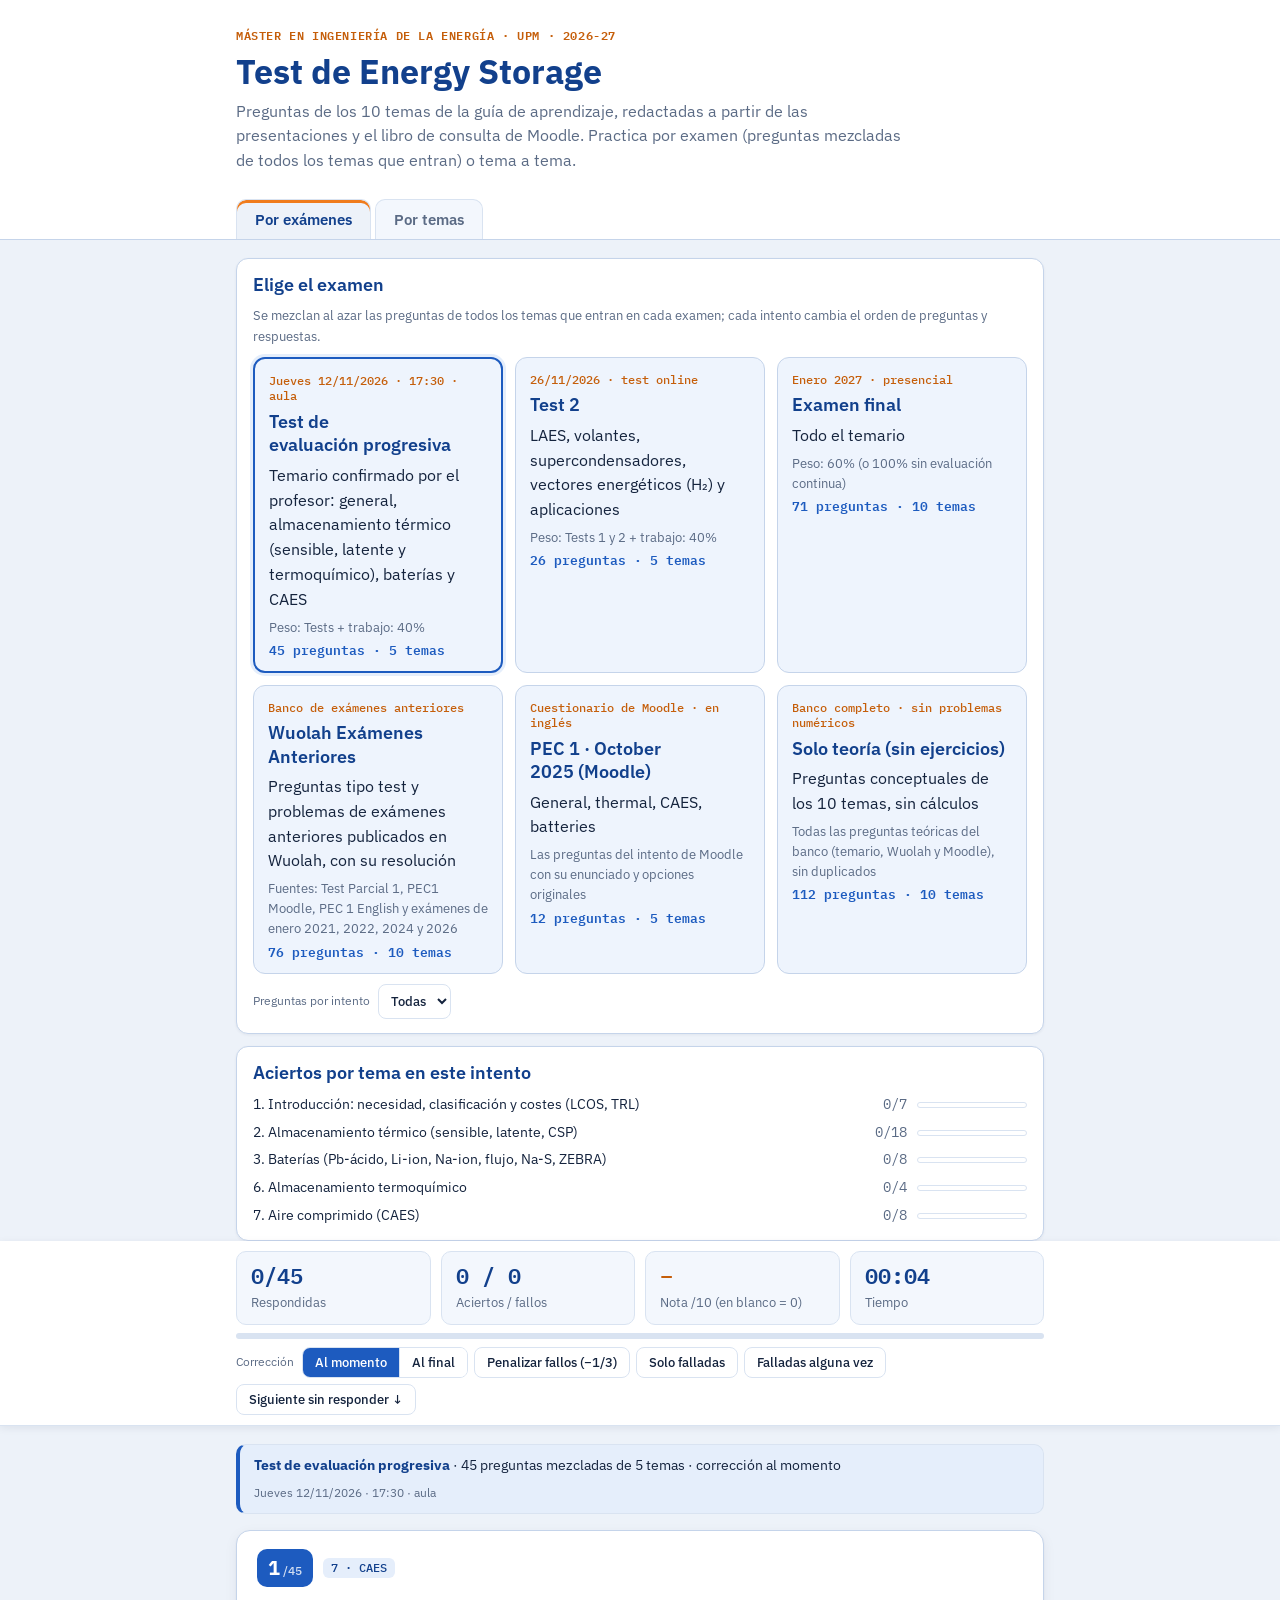
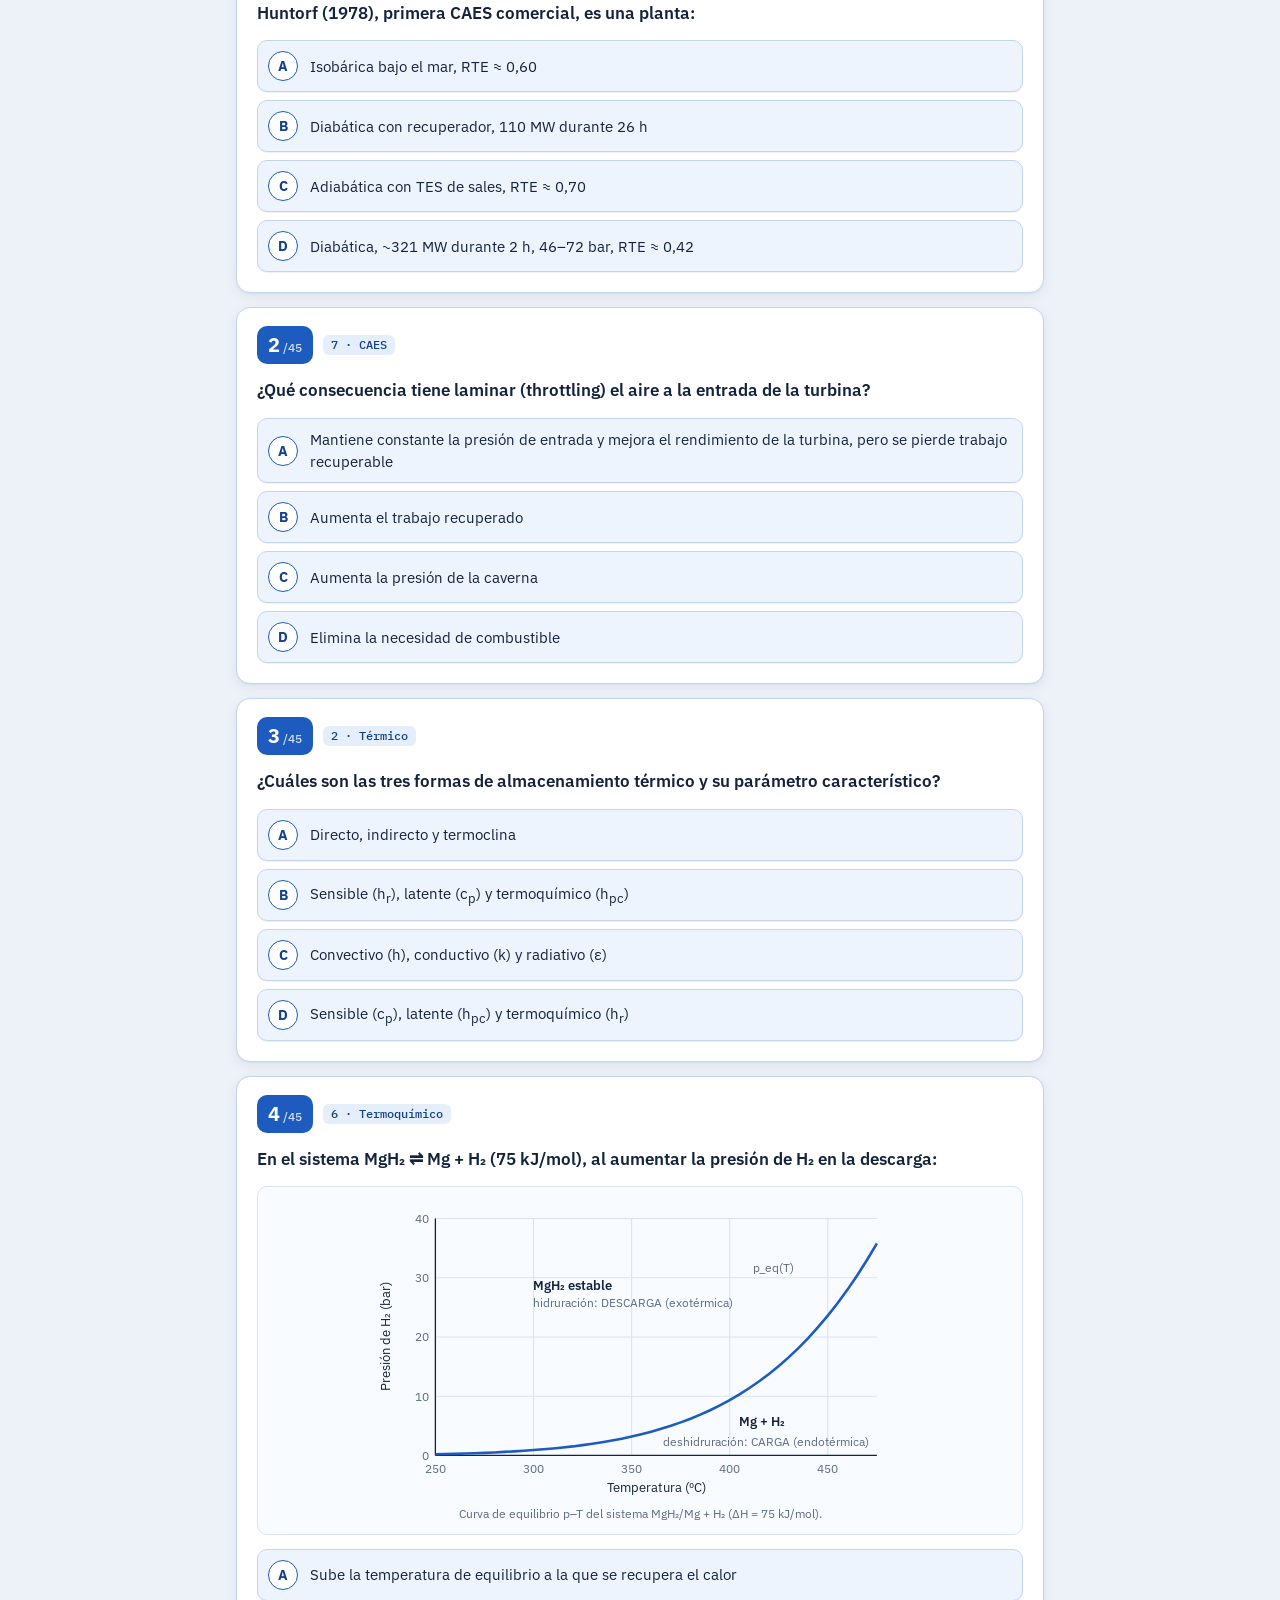
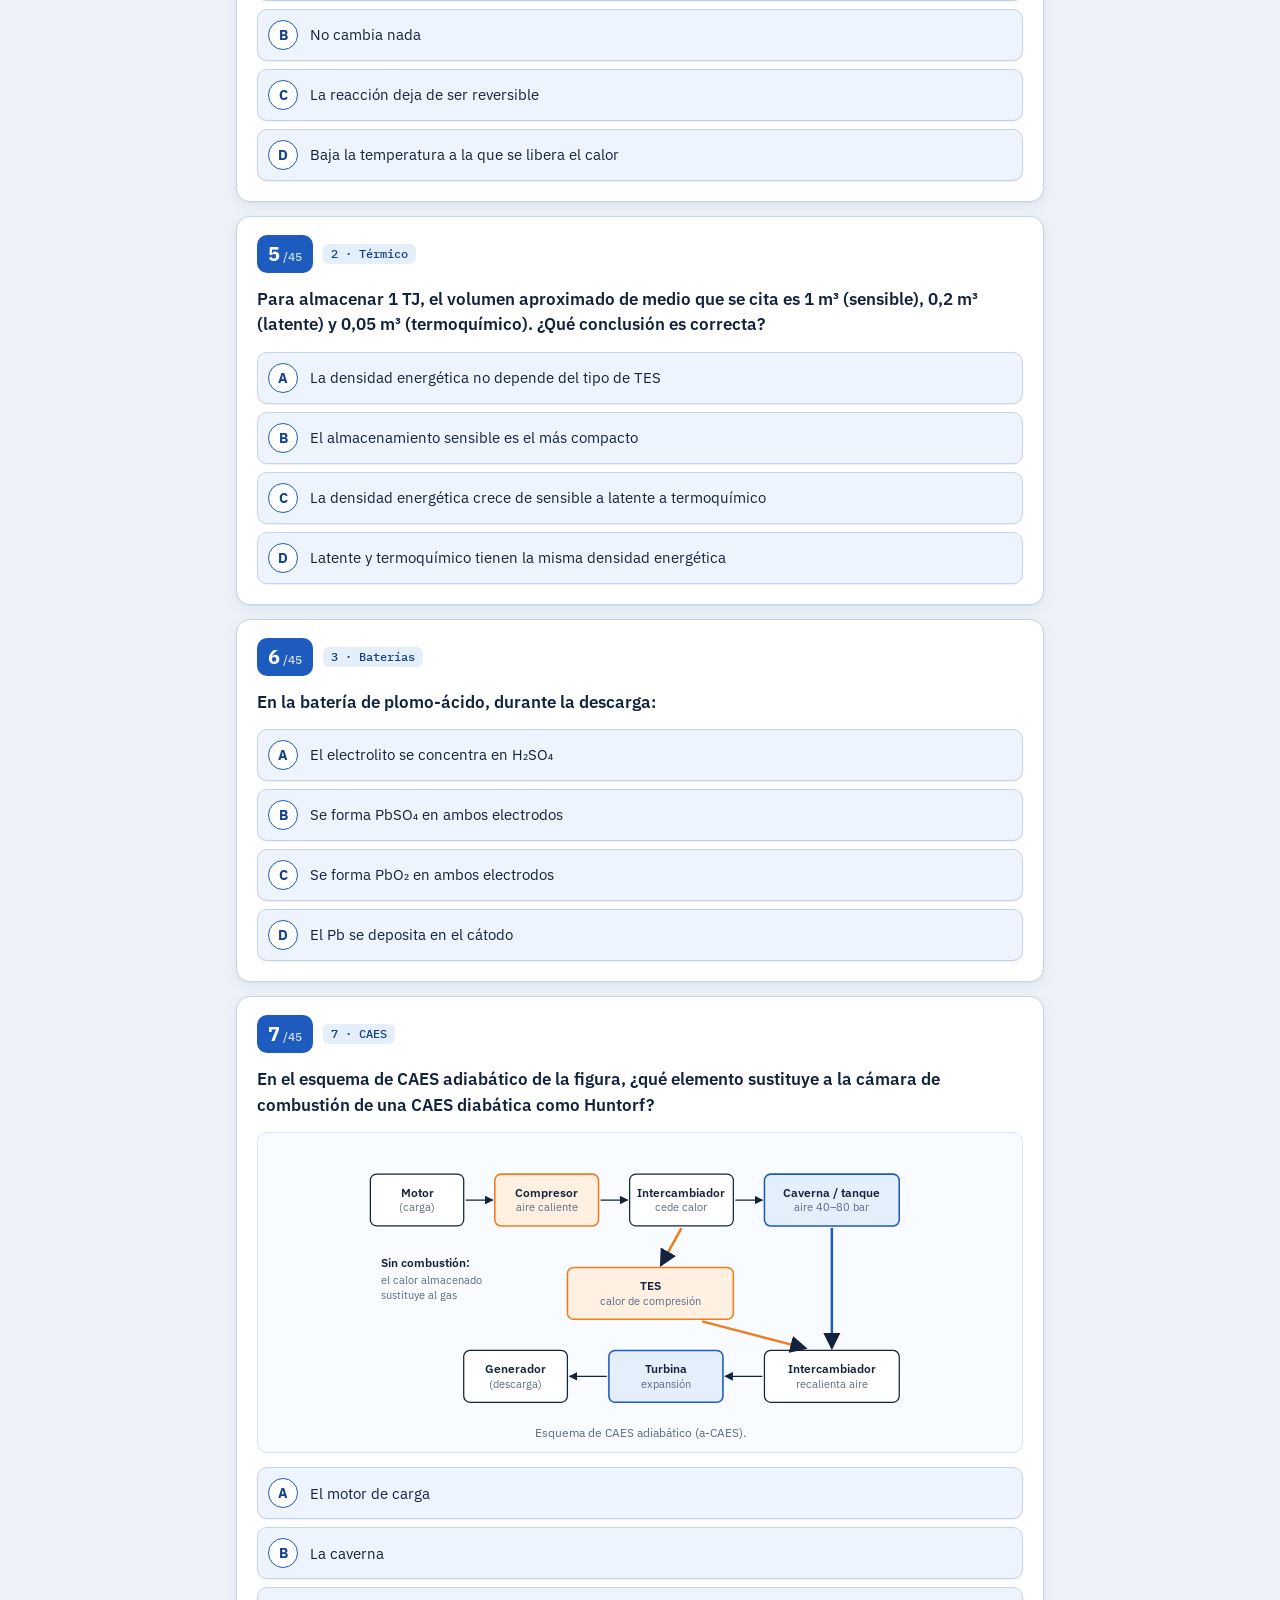
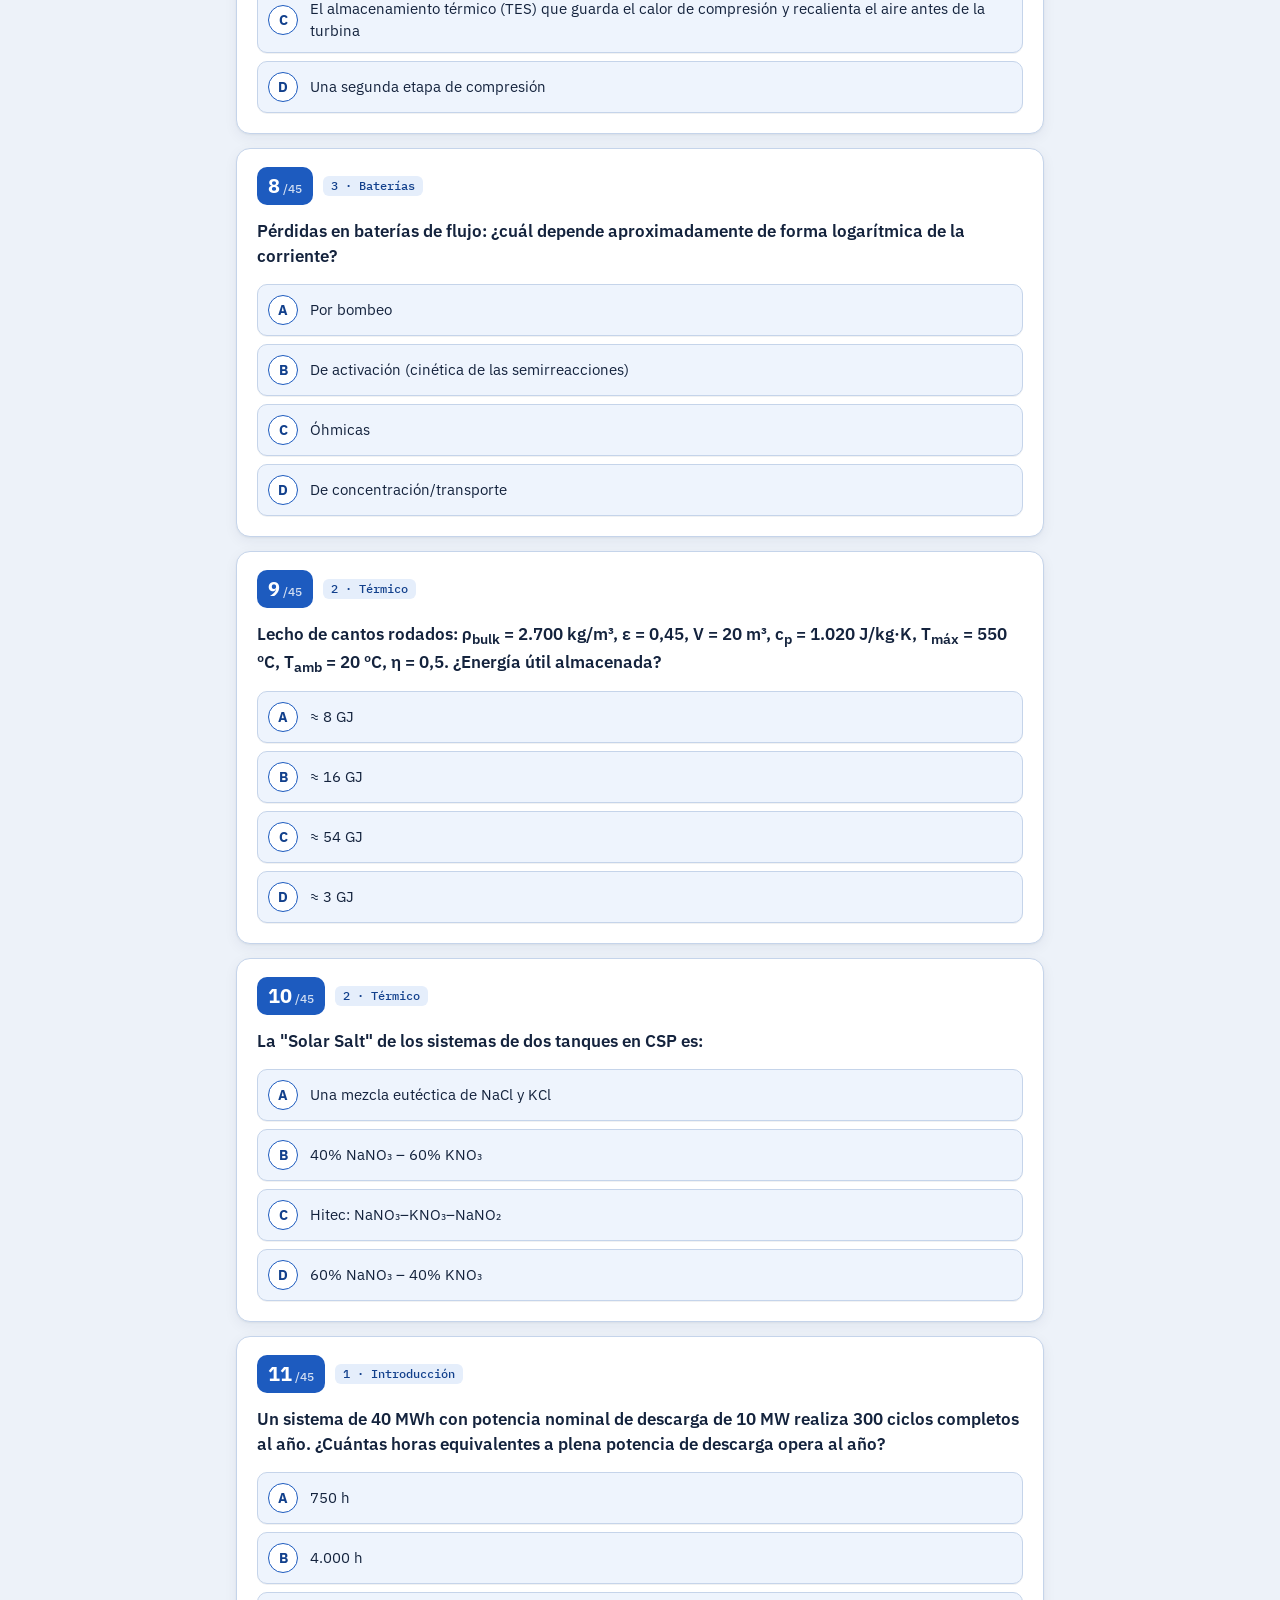
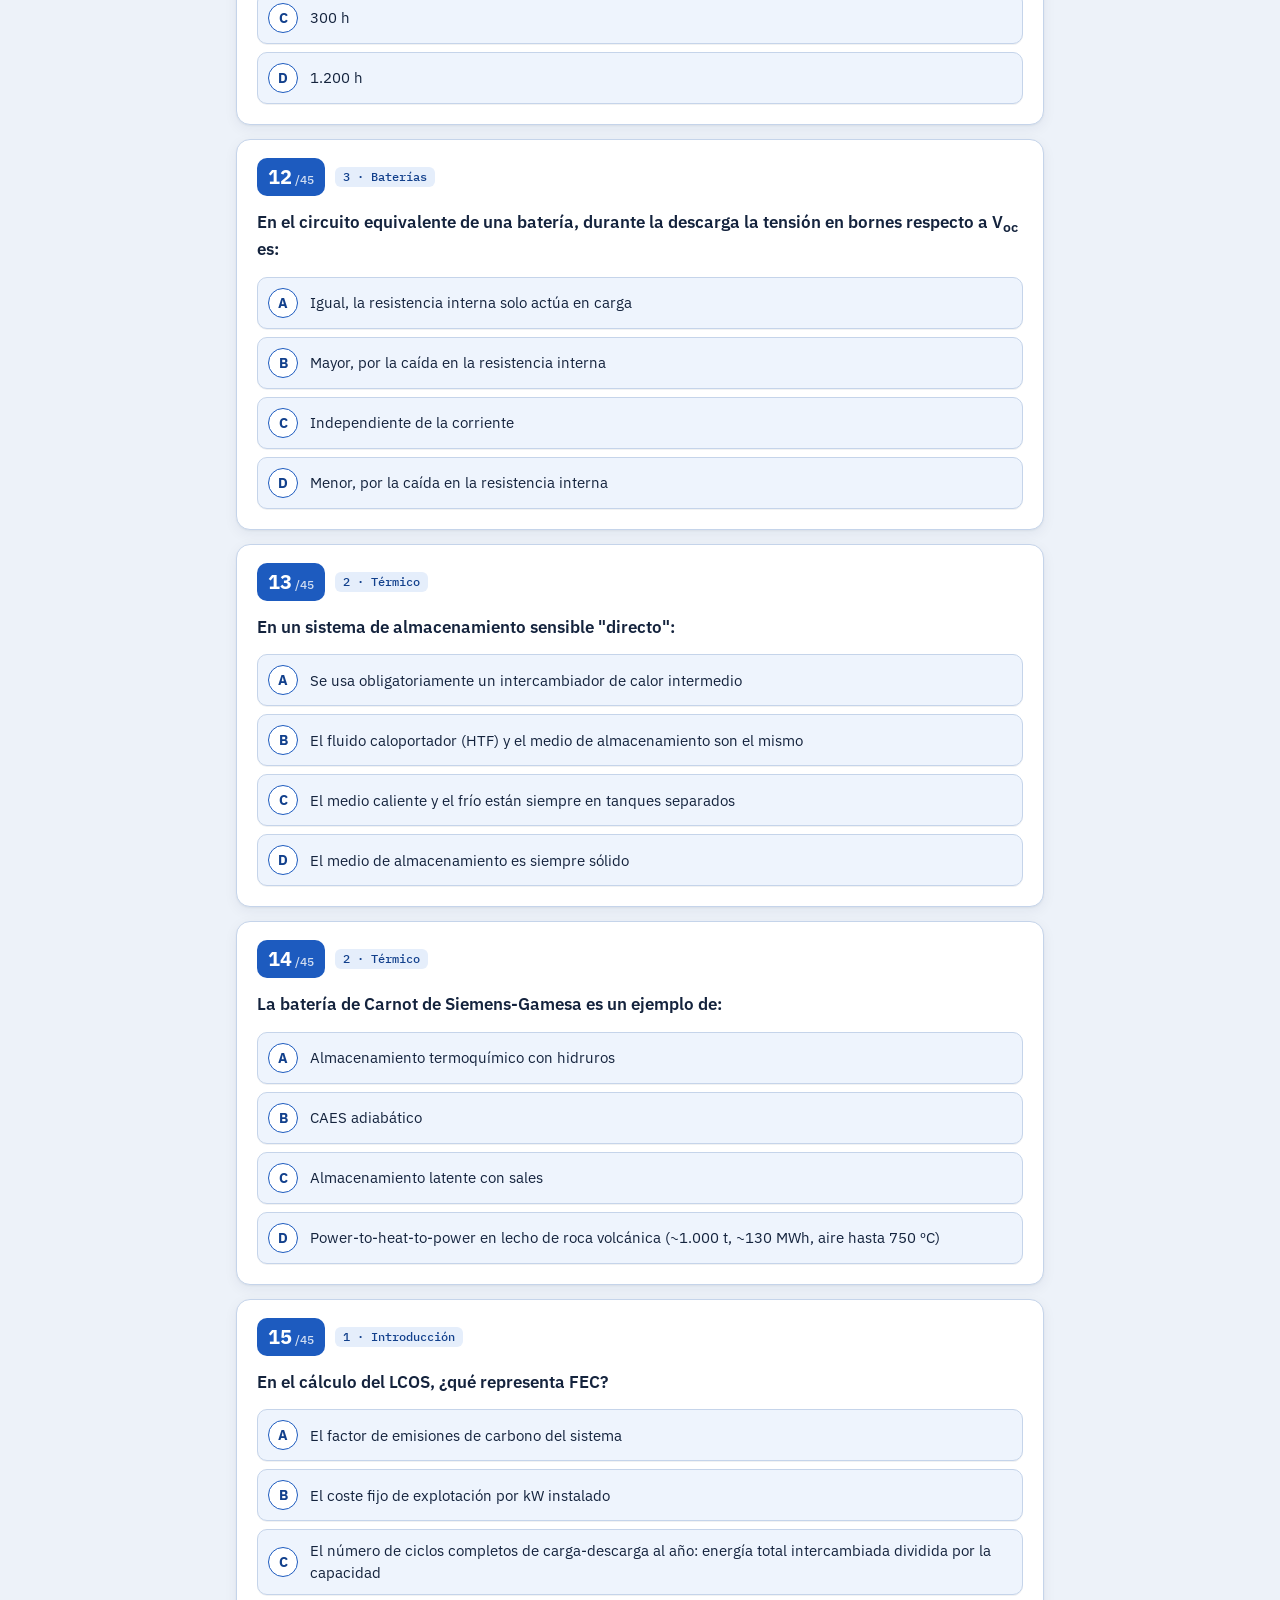
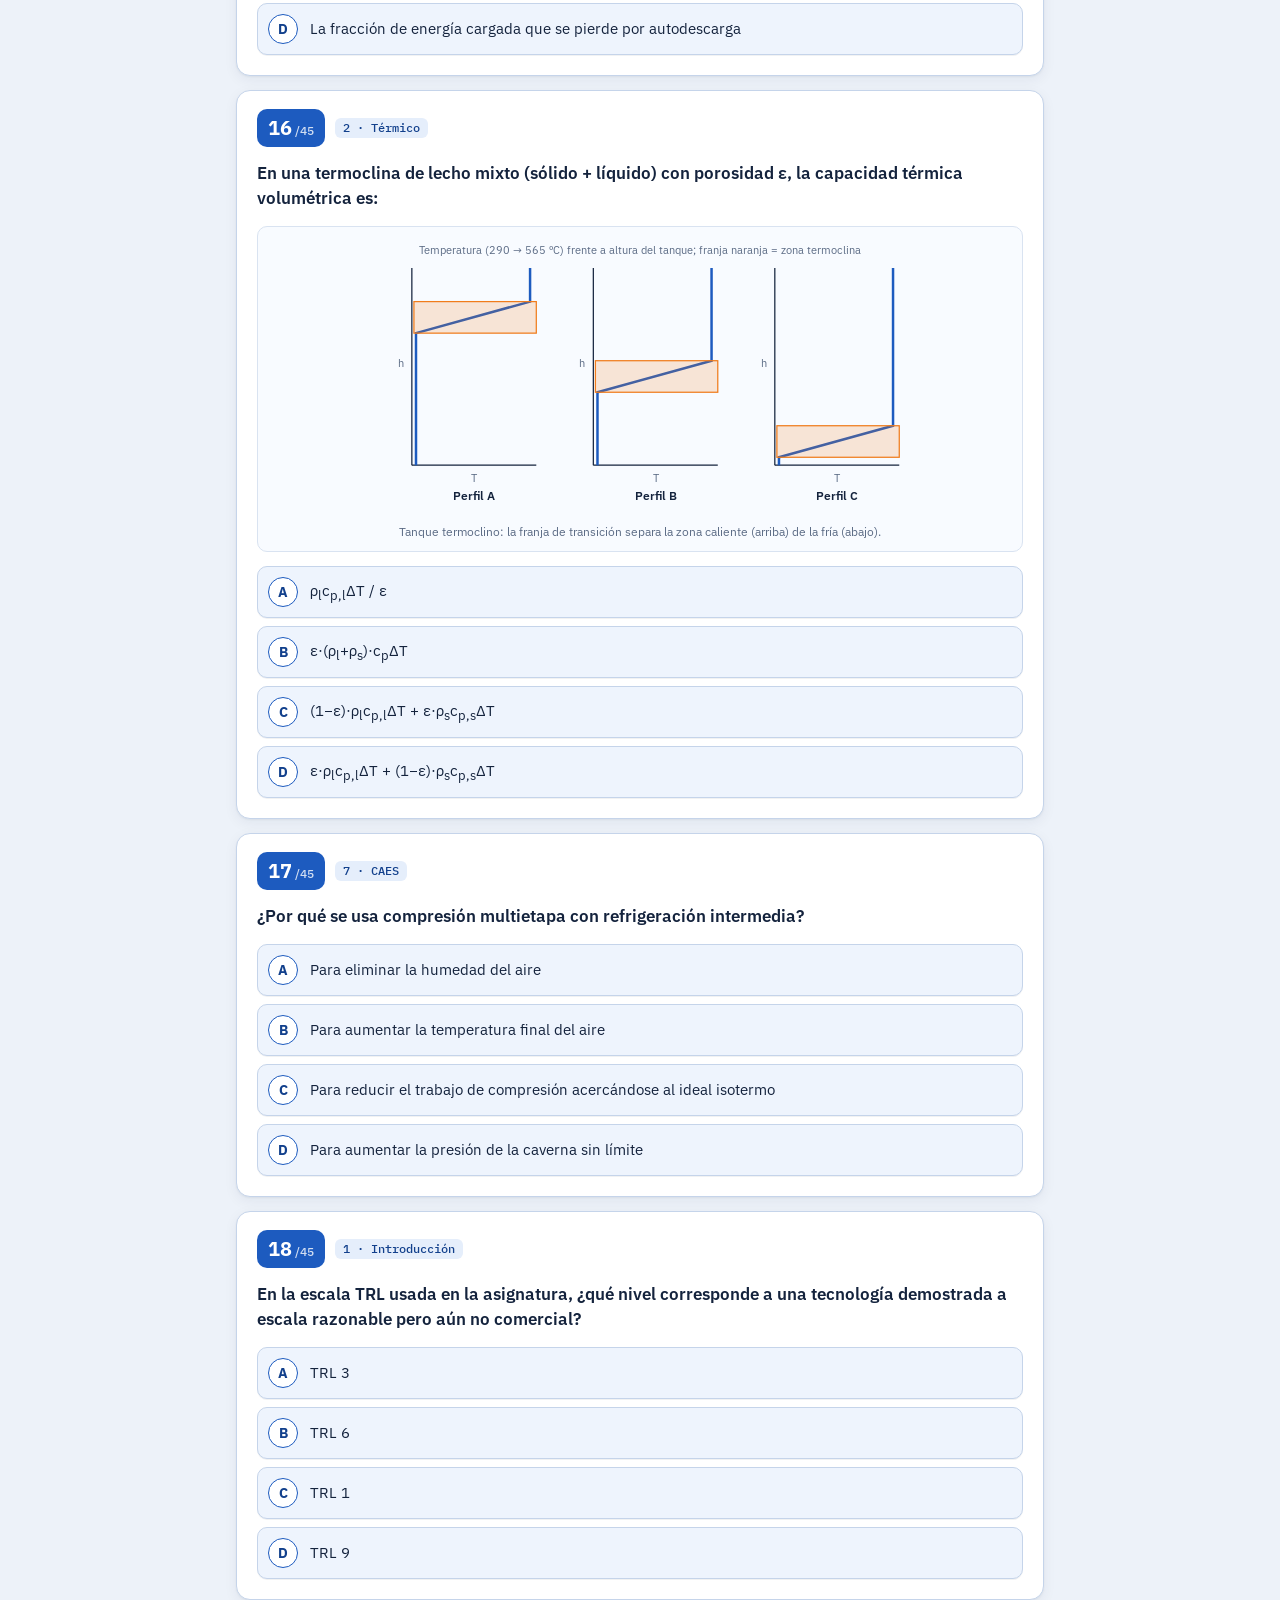
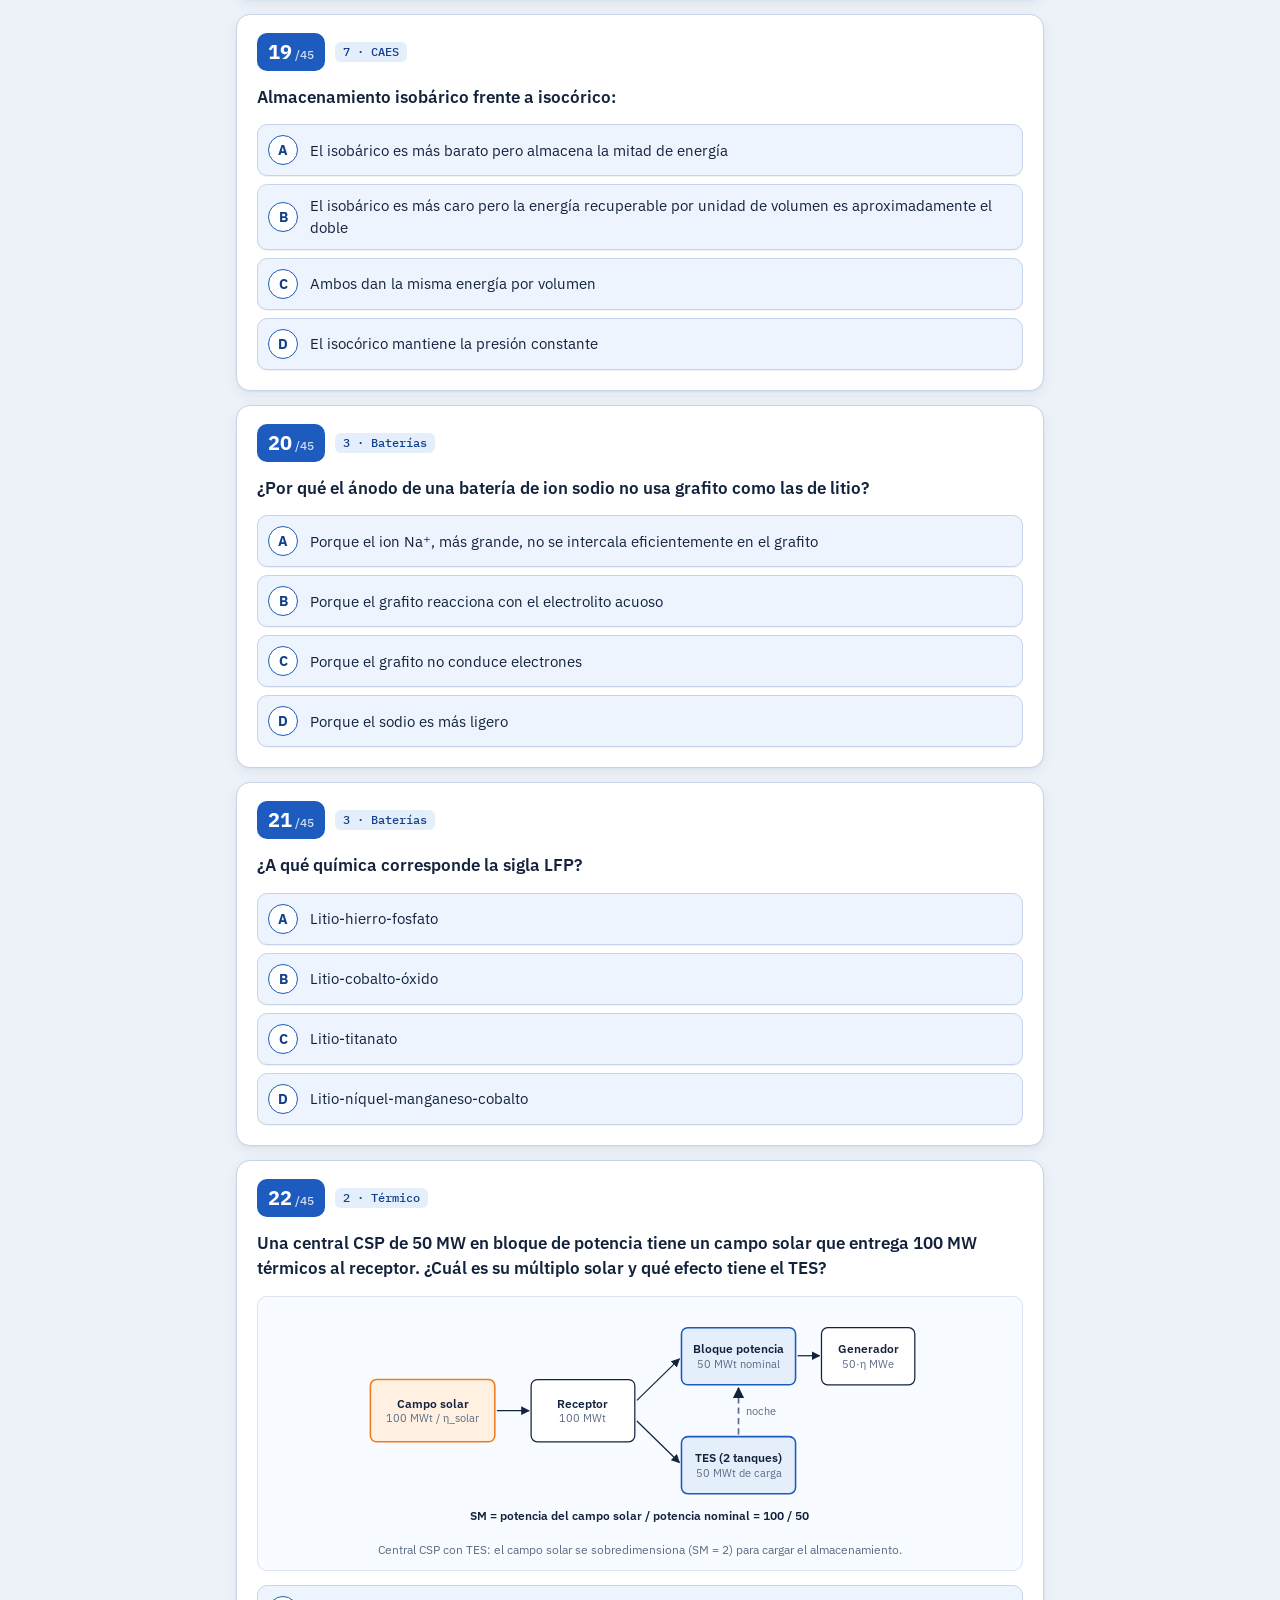
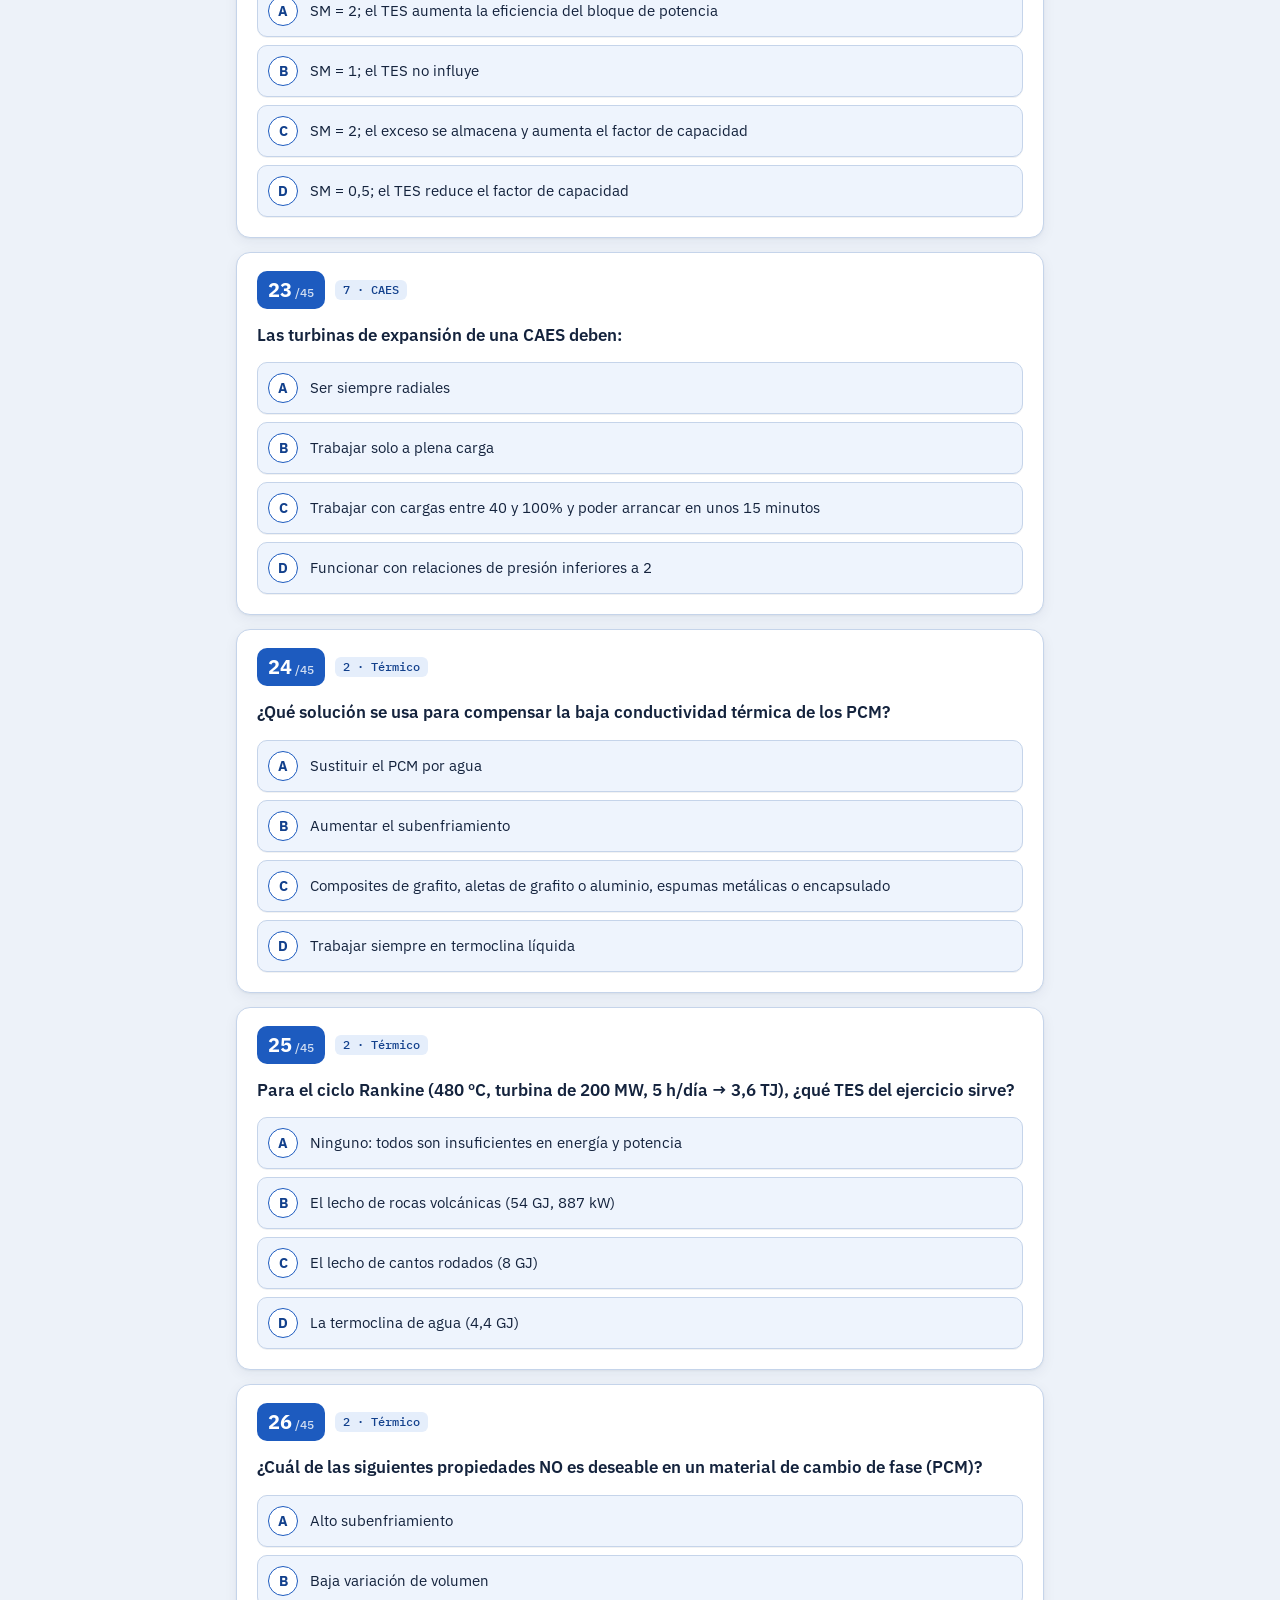
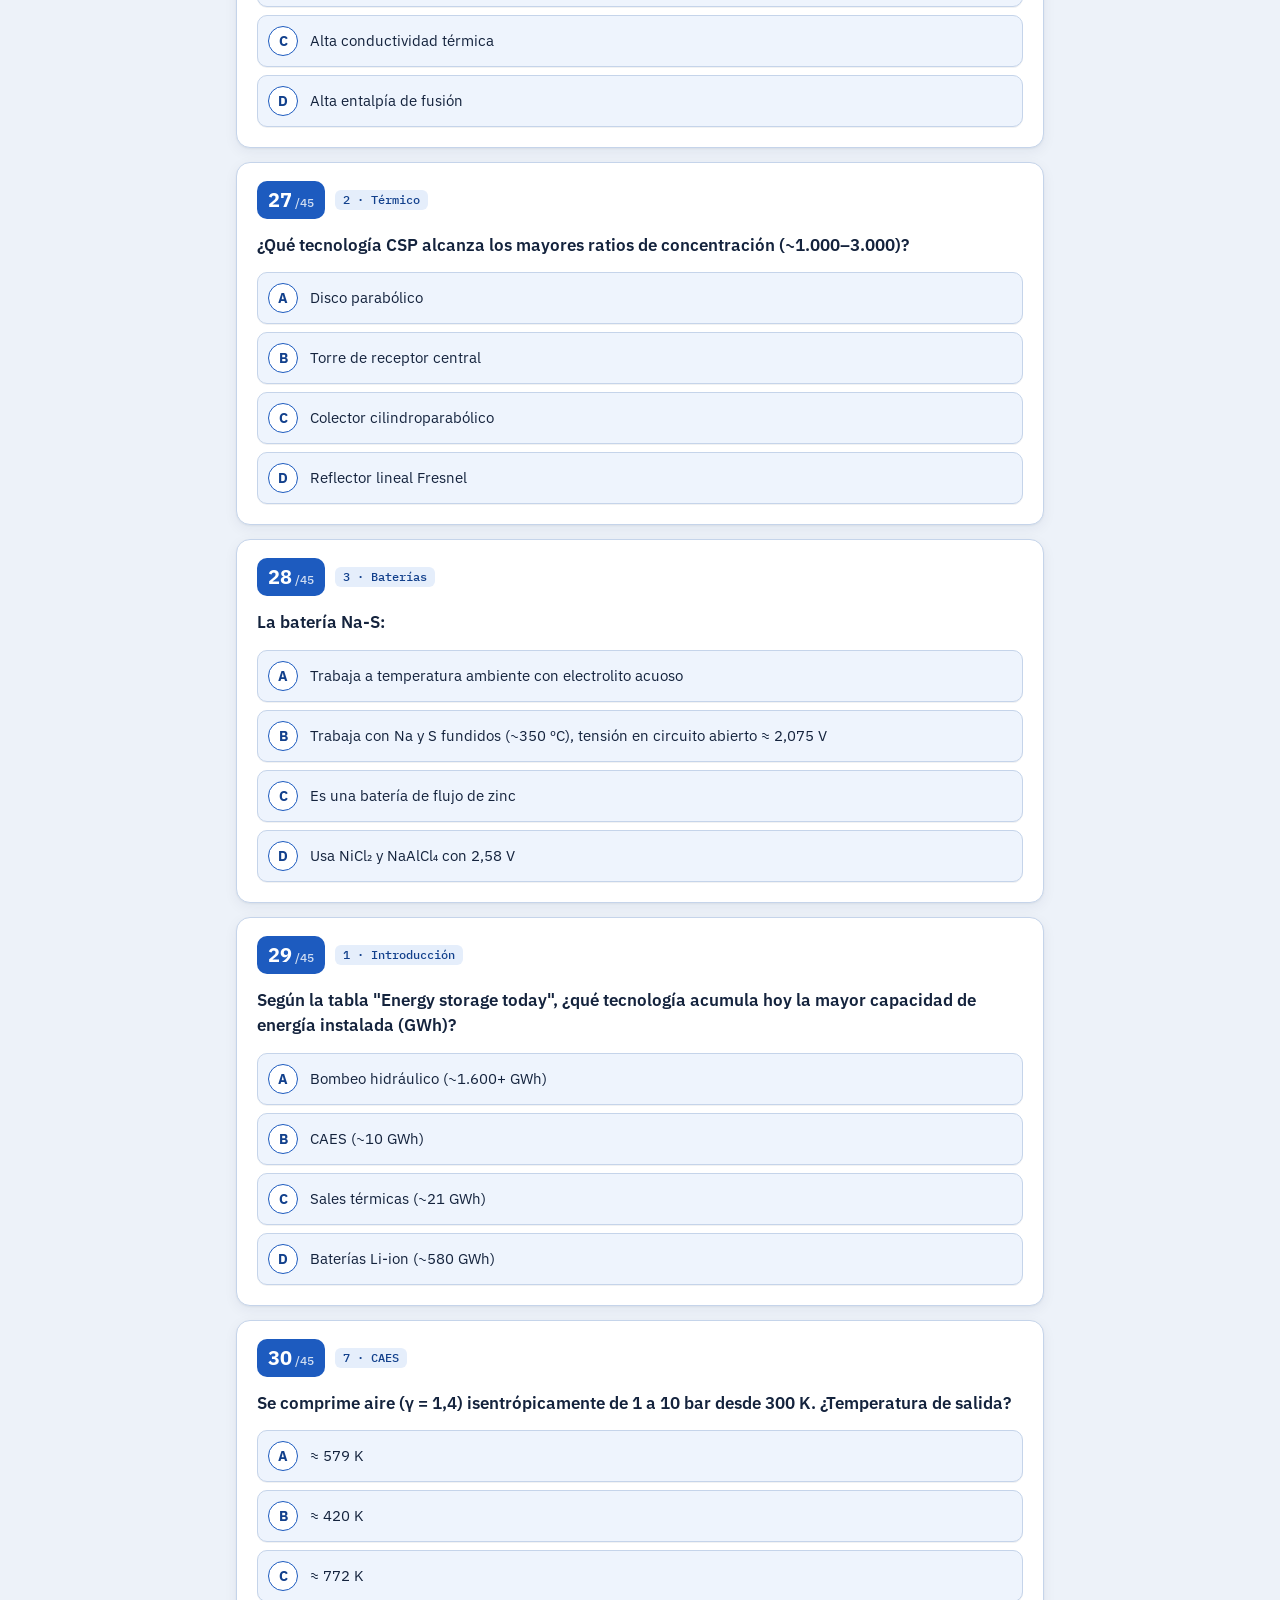
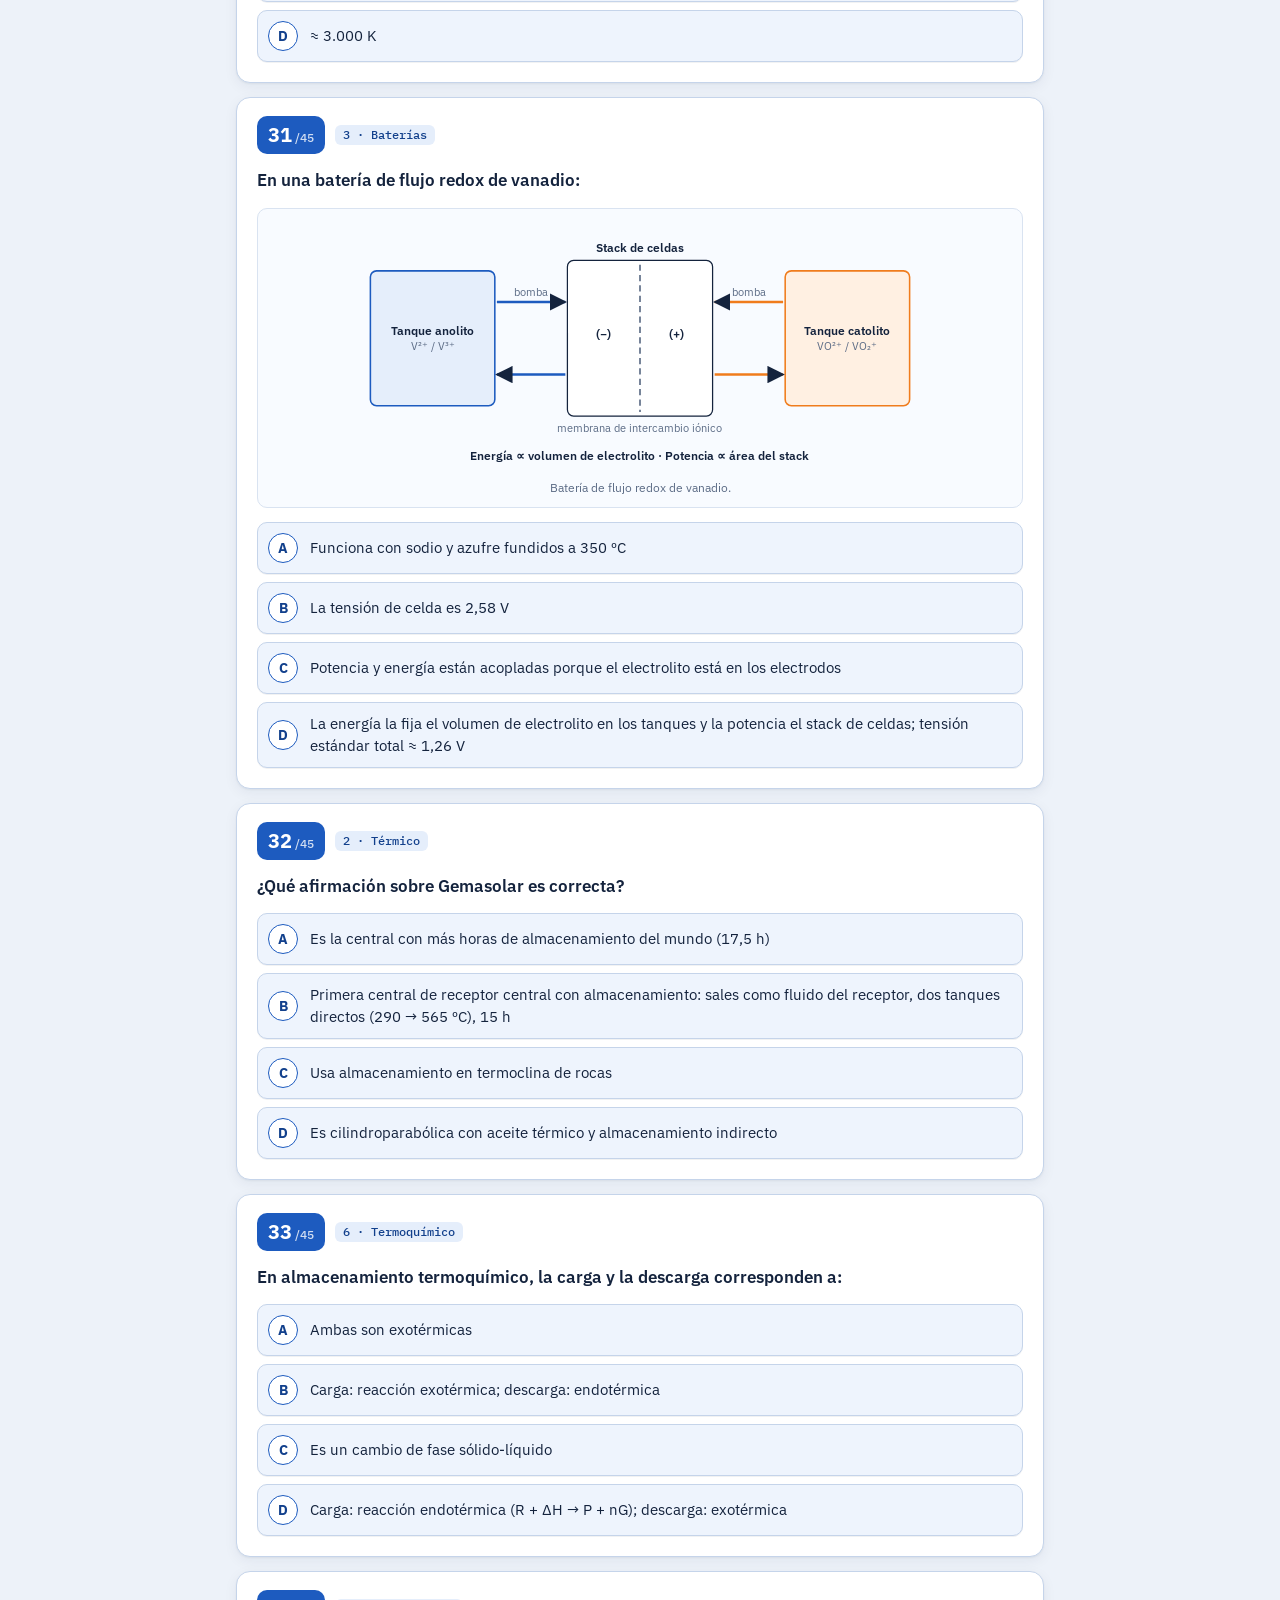
==== commit e45cde4d: "Energy Storage: añade test del intento Moodle PEC 1 Oct 2025 y test solo teoría Co-Authored-By: Clau" ====
--- a/energy_storage_test.html
+++ b/energy_storage_test.html
@@ -203,8 +203,8 @@
 
 <script>
 const BLOCKS = [{"id": "intro", "short": "1 · Introducción", "name": "1. Introducción: necesidad, clasificación y costes (LCOS, TRL)"}, {"id": "tes", "short": "2 · Térmico", "name": "2. Almacenamiento térmico (sensible, latente, CSP)"}, {"id": "bat", "short": "3 · Baterías", "name": "3. Baterías (Pb-ácido, Li-ion, Na-ion, flujo, Na-S, ZEBRA)"}, {"id": "sc", "short": "4 · Supercond.", "name": "4. Supercondensadores"}, {"id": "h2", "short": "5 · Vectores / H₂", "name": "5. Almacenamiento químico: hidrógeno y marco regulatorio"}, {"id": "tq", "short": "6 · Termoquímico", "name": "6. Almacenamiento termoquímico"}, {"id": "caes", "short": "7 · CAES", "name": "7. Aire comprimido (CAES)"}, {"id": "laes", "short": "8 · LAES", "name": "8. Aire líquido (LAES)"}, {"id": "fw", "short": "9 · Volantes", "name": "9. Volantes de inercia"}, {"id": "app", "short": "10 · Aplicaciones", "name": "10. Aplicaciones y casos de dimensionado"}];
-const EXAMS = [{"id": "t1", "name": "Test de evaluación progresiva", "date": "Jueves 12/11/2026 · 17:30 · aula", "weight": "Tests + trabajo: 40%", "desc": "Temario confirmado por el profesor: general, almacenamiento térmico (sensible, latente y termoquímico), baterías y CAES", "blocks": ["intro", "tes", "tq", "bat", "caes"]}, {"id": "t2", "name": "Test 2", "date": "26/11/2026 · test online", "weight": "Tests 1 y 2 + trabajo: 40%", "desc": "LAES, volantes, supercondensadores, vectores energéticos (H₂) y aplicaciones", "blocks": ["laes", "fw", "sc", "h2", "app"]}, {"id": "fin", "name": "Examen final", "date": "Enero 2027 · presencial", "weight": "60% (o 100% sin evaluación continua)", "desc": "Todo el temario", "blocks": ["intro", "tes", "bat", "sc", "h2", "tq", "caes", "laes", "fw", "app"]}, {"id": "wu", "name": "Wuolah Exámenes Anteriores", "date": "Banco de exámenes anteriores", "weight": "", "note": "Fuentes: Test Parcial 1, PEC1 Moodle, PEC 1 English y exámenes de enero 2021, 2022, 2024 y 2026", "desc": "Preguntas tipo test y problemas de exámenes anteriores publicados en Wuolah, con su resolución", "blocks": []}];
-const QS = [{"b": "intro", "q": "Según el tema de introducción, ¿qué dos problemas resuelve principalmente el almacenamiento en la transición energética?", "o": ["El desacoplamiento entre generación y demanda (medio-largo plazo) y la regulación/estabilidad de red", "La reducción del coste de la generación renovable y la eliminación de pérdidas en transporte", "La sustitución de la generación síncrona y la eliminación de los mercados de ajuste", "El aumento del factor de capacidad de las nucleares y la reducción de la demanda punta"], "a": 0, "e": "El almacenamiento soluciona el desacoplamiento temporal generación-demanda y la regulación de la red (calidad de potencia y estabilidad).", "s": "Tema 1: Introduction (Abánades)", "x": ["t1", "fin"]}, {"b": "intro", "q": "Según la tabla \"Energy storage today\", ¿qué tecnología acumula hoy la mayor capacidad de energía instalada (GWh)?", "o": ["Baterías Li-ion (~580 GWh)", "Bombeo hidráulico (~1.600+ GWh)", "Sales térmicas (~21 GWh)", "CAES (~10 GWh)"], "a": 1, "e": "El bombeo supera los 1.600 GWh frente a ~580 GWh de Li-ion, aunque en potencia (GW) las baterías ya la igualan o superan (~240 GW frente a ~210 GW).", "s": "Tema 1, tabla Energy storage today", "x": ["t1", "fin"]}, {"b": "intro", "q": "En el cálculo del LCOS, ¿qué representa FEC?", "o": ["El factor de emisiones de carbono del sistema", "El número de ciclos completos de carga-descarga al año: energía total intercambiada dividida por la capacidad", "La fracción de energía cargada que se pierde por autodescarga", "El coste fijo de explotación por kW instalado"], "a": 1, "e": "FEC = full equivalent cycles: energía anual intercambiada / capacidad de almacenamiento. Junto con RTE y degradación determina la energía descargada en el denominador del LCOS.", "s": "Tema 1, diapositiva Storage cost", "x": ["t1", "fin"]}, {"b": "intro", "q": "Un sistema de 40 MWh con potencia nominal de descarga de 10 MW realiza 300 ciclos completos al año. ¿Cuántas horas equivalentes a plena potencia de descarga opera al año?", "o": ["300 h", "750 h", "1.200 h", "4.000 h"], "a": 2, "e": "E<sub>des<\/sub> = n<sub>FEC<\/sub>·E<sub>sto<\/sub> = 300·40 = 12.000 MWh = t<sub>n<\/sub>·W<sub>des<\/sub> → t<sub>n<\/sub> = 12.000/10 = 1.200 h.", "s": "Libro de consulta, ec. 1.5–1.6", "x": ["t1", "fin"]}, {"b": "intro", "q": "Según la tabla de costes del libro de consulta, ¿qué tecnología tiene el coste por unidad de capacidad energética ($/MWh) más alto, aunque su coste por potencia ($/kW) sea bajo?", "o": ["Bombeo hidráulico", "CAES en caverna", "Supercondensadores", "Batería de ion litio"], "a": 2, "e": "Supercondensadores: ~74.480 $/MWh de capacidad frente a ~939 $/kW de instalación. Son dispositivos de mucha potencia y poca energía.", "s": "Libro de consulta, Cuadro 1.1", "x": ["t1", "fin"]}, {"b": "intro", "q": "En la escala TRL usada en la asignatura, ¿qué nivel corresponde a una tecnología demostrada a escala razonable pero aún no comercial?", "o": ["TRL 3", "TRL 6", "TRL 9", "TRL 1"], "a": 1, "e": "TRL 9 es explotación comercial plena; TRL 6 es la demostración precompetitiva a escala representativa. Entre 6 y 9: maduras técnicamente pero sin viabilidad económica clara.", "s": "Libro de consulta, apdo. 1.3", "x": ["t1", "fin"]}, {"b": "intro", "q": "¿Qué diferencia al LCOS del LCOE tal como se define en los temas de CAES/LAES?", "o": ["El LCOS incluye los costes de desmantelamiento y el LCOE no", "El LCOS no incluye el coste de compra de la electricidad de carga (C<sub>elec<\/sub> = 0), solo el coste de almacenarla", "El LCOS se expresa en €/kW y el LCOE en €/MWh", "El LCOS no descuenta los flujos a valor presente"], "a": 1, "e": "El LCOS evalúa el coste de la energía y de almacenarla sin considerar la compra de electricidad de carga; en el LCOE ese término (energía · precio) sí entra.", "s": "Tema 3 CAES y Tema 4 LAES, Costs: LCOS", "x": ["t1", "fin"]}, {"b": "tes", "q": "¿Cuáles son las tres formas de almacenamiento térmico y su parámetro característico?", "o": ["Sensible (c<sub>p<\/sub>), latente (h<sub>pc<\/sub>) y termoquímico (h<sub>r<\/sub>)", "Sensible (h<sub>r<\/sub>), latente (c<sub>p<\/sub>) y termoquímico (h<sub>pc<\/sub>)", "Convectivo (h), conductivo (k) y radiativo (ε)", "Directo, indirecto y termoclina"], "a": 0, "e": "Q = m·c<sub>p<\/sub>·ΔT (sensible), Q = m·h<sub>pc<\/sub> (latente, cambio de fase), Q = m·h<sub>r<\/sub> (termoquímico, reacción reversible).", "s": "Thermal Storage 1 (E. Alonso)", "x": ["t1", "fin"]}, {"b": "tes", "q": "Para almacenar 1 TJ, el volumen aproximado de medio que se cita es 1 m³ (sensible), 0,2 m³ (latente) y 0,05 m³ (termoquímico). ¿Qué conclusión es correcta?", "o": ["La densidad energética crece de sensible a latente a termoquímico", "El almacenamiento sensible es el más compacto", "Latente y termoquímico tienen la misma densidad energética", "La densidad energética no depende del tipo de TES"], "a": 0, "e": "El termoquímico es ~20 veces más compacto que el sensible; el latente ~5 veces.", "s": "Thermal Storage 1, Characteristics", "x": ["t1", "fin"]}, {"b": "tes", "q": "Un TES entrega 1 MJ uniformemente durante 1 h. ¿Cuál es su potencia de descarga?", "o": ["1 kW", "277 W", "3,6 kW", "16,7 W"], "a": 1, "e": "P = 10⁶ J / 3.600 s ≈ 277 W. Por eso la tasa de transferencia de calor con el HTF es un requisito clave.", "s": "Thermal Storage 1, diapositiva 9", "x": ["t1", "fin"]}, {"b": "tes", "q": "¿Cómo se define la eficiencia de almacenamiento η<sub>st<\/sub> de un TES (proyecto SFERA III)?", "o": ["Energía extraída por el HTF en la descarga / energía aportada por el HTF en la carga", "Energía eléctrica producida / energía solar incidente", "Exergía almacenada / energía almacenada", "Temperatura de descarga / temperatura de carga"], "a": 0, "e": "η<sub>st<\/sub> = E<sub>d<\/sub>/E<sub>ch<\/sub>.", "s": "Thermal Storage 1, Efficiency", "x": ["t1", "fin"]}, {"b": "tes", "q": "En un sistema de almacenamiento sensible \"directo\":", "o": ["El fluido caloportador (HTF) y el medio de almacenamiento son el mismo", "El medio caliente y el frío están siempre en tanques separados", "Se usa obligatoriamente un intercambiador de calor intermedio", "El medio de almacenamiento es siempre sólido"], "a": 0, "e": "Directo: HTF = medio de almacenamiento. Indirecto: son distintos (p. ej. Andasol, aceite térmico + sales). Termoclina y dos tanques es otra clasificación (mismo o distinto recinto).", "s": "Thermal Storage 1, Sensible heat storage classification", "x": ["t1", "fin"]}, {"b": "tes", "q": "En una termoclina de lecho mixto (sólido + líquido) con porosidad ε, la capacidad térmica volumétrica es:", "o": ["ε·ρ<sub>l<\/sub>c<sub>p,l<\/sub>ΔT + (1−ε)·ρ<sub>s<\/sub>c<sub>p,s<\/sub>ΔT", "(1−ε)·ρ<sub>l<\/sub>c<sub>p,l<\/sub>ΔT + ε·ρ<sub>s<\/sub>c<sub>p,s<\/sub>ΔT", "ρ<sub>l<\/sub>c<sub>p,l<\/sub>ΔT / ε", "ε·(ρ<sub>l<\/sub>+ρ<sub>s<\/sub>)·c<sub>p<\/sub>ΔT"], "a": 0, "e": "El líquido ocupa la fracción de huecos ε y el sólido (1−ε). Si solo hay sólido y el fluido es aire, queda (1−ε)·ρ<sub>s<\/sub>c<sub>p,s<\/sub>ΔT.", "s": "Thermal Storage 1, Thermoclines", "d": "thermocline", "fc": "Tanque termoclino: la franja de transición separa la zona caliente (arriba) de la fría (abajo).", "x": ["t1", "fin"]}, {"b": "tes", "q": "Lecho de cantos rodados: ρ<sub>bulk<\/sub> = 2.700 kg/m³, ε = 0,45, V = 20 m³, c<sub>p<\/sub> = 1.020 J/kg·K, T<sub>máx<\/sub> = 550 ºC, T<sub>amb<\/sub> = 20 ºC, η = 0,5. ¿Energía útil almacenada?", "o": ["≈ 3 GJ", "≈ 8 GJ", "≈ 16 GJ", "≈ 54 GJ"], "a": 1, "e": "E = 2.700·(1−0,45)·20·1.020·(550−20)·0,5 ≈ 8,0·10⁹ J = 8 GJ. Con t<sub>mín<\/sub> = 20 h, P<sub>máx<\/sub> ≈ 111,5 kW.", "s": "Thermal Storage 1, ejercicio industrial (diap. 46)", "x": ["t1", "fin"]}, {"b": "tes", "q": "Pasteurización: agua a 70 ºC, 0,5 kg/s, 8 h/día, T<sub>amb<\/sub> = 20 ºC, c<sub>p<\/sub> = 4.180 J/kg·K. ¿Energía diaria y potencia requeridas?", "o": ["3,01 GJ y 104,5 kW", "39,2 MJ y 3,6 kW", "3,6 TJ y 200 MW", "8 GJ y 111,5 kW"], "a": 0, "e": "E = 0,5·4.180·50·8·3.600 ≈ 3,01·10⁹ J; P = E/(8·3.600 s) ≈ 104,5 kW. El lecho de cantos rodados (8 GJ, 111,5 kW, 550 ºC) cubre esta demanda.", "s": "Thermal Storage 1, diap. 42", "x": ["t1", "fin"]}, {"b": "tes", "q": "Para el ciclo Rankine (480 ºC, turbina de 200 MW, 5 h/día → 3,6 TJ), ¿qué TES del ejercicio sirve?", "o": ["El lecho de rocas volcánicas (54 GJ, 887 kW)", "El lecho de cantos rodados (8 GJ)", "La termoclina de agua (4,4 GJ)", "Ninguno: todos son insuficientes en energía y potencia"], "a": 3, "e": "3,6 TJ y 200 MW superan con mucho la capacidad de cualquiera de los tres (el mayor da 54 GJ y 887 kW). En el caso de la esterilización (39 MJ, 3,6 kW) el problema es el contrario: todos quedan sobredimensionados.", "s": "Thermal Storage 1, diap. 49–51", "x": ["t1", "fin"]}, {"b": "tes", "q": "La \"Solar Salt\" de los sistemas de dos tanques en CSP es:", "o": ["60% NaNO₃ – 40% KNO₃", "40% NaNO₃ – 60% KNO₃", "Una mezcla eutéctica de NaCl y KCl", "Hitec: NaNO₃–KNO₃–NaNO₂"], "a": 0, "e": "60% nitrato sódico – 40% nitrato potásico. El volumen de almacenamiento es el doble del volumen de fluido (un tanque caliente y uno frío).", "s": "Thermal Storage 1, Two-tank in CSP plants", "x": ["t1", "fin"]}, {"b": "tes", "q": "Una central CSP de 50 MW en bloque de potencia tiene un campo solar que entrega 100 MW térmicos al receptor. ¿Cuál es su múltiplo solar y qué efecto tiene el TES?", "o": ["SM = 0,5; el TES reduce el factor de capacidad", "SM = 2; el exceso se almacena y aumenta el factor de capacidad", "SM = 2; el TES aumenta la eficiencia del bloque de potencia", "SM = 1; el TES no influye"], "a": 1, "e": "SM = potencia del campo solar / potencia nominal del receptor = 100/50 = 2. Para subir el CF hay que aumentar a la vez SM y capacidad de TES; para cada capacidad de TES existe un SM que minimiza el LCOE.", "s": "Thermal Storage 2, CSP", "d": "csp_sm", "fc": "Central CSP con TES: el campo solar se sobredimensiona (SM = 2) para cargar el almacenamiento.", "x": ["t1", "fin"]}, {"b": "tes", "q": "¿Qué tecnología CSP alcanza los mayores ratios de concentración (~1.000–3.000)?", "o": ["Colector cilindroparabólico", "Reflector lineal Fresnel", "Torre de receptor central", "Disco parabólico"], "a": 3, "e": "Cilindroparabólico ~50–90 (150–550 ºC), Fresnel ~10–200, torre ~300–1.000 (500–1.000 ºC), disco ~1.000–3.000 (650–800 ºC).", "s": "Thermal Storage 2, CSP types", "x": ["t1", "fin"]}, {"b": "tes", "q": "¿Qué afirmación sobre Gemasolar es correcta?", "o": ["Es cilindroparabólica con aceite térmico y almacenamiento indirecto", "Primera central de receptor central con almacenamiento: sales como fluido del receptor, dos tanques directos (290 → 565 ºC), 15 h", "Es la central con más horas de almacenamiento del mundo (17,5 h)", "Usa almacenamiento en termoclina de rocas"], "a": 1, "e": "Gemasolar (Sevilla, 2011, 20 MW): 2 tanques directos, 15 h. Andasol es cilindroparabólica con aceite e indirecta (7,5 h); Cerro Dominador tiene 17,5 h.", "s": "Thermal Storage 2, plantas comerciales", "x": ["t1", "fin"]}, {"b": "tes", "q": "En generación directa de vapor (DSG), ¿por qué es favorable el almacenamiento latente o termoquímico?", "o": ["Porque es más barato que las sales", "Porque incluye una etapa isoterma que encaja con la evaporación del agua", "Porque no necesita intercambiador", "Porque trabaja a menor presión"], "a": 1, "e": "La evaporación del agua ocurre a T constante; un TES sensible introduce una gran diferencia de temperaturas y penaliza el intercambio.", "s": "Thermal Storage 2, Direct Steam Generation", "x": ["t1", "fin"]}, {"b": "tes", "q": "¿Cuál de las siguientes propiedades NO es deseable en un material de cambio de fase (PCM)?", "o": ["Alta entalpía de fusión", "Baja variación de volumen", "Alto subenfriamiento", "Alta conductividad térmica"], "a": 2, "e": "Se busca cambio de fase reversible SIN subenfriamiento, para recuperar el calor a la misma temperatura a la que se almacenó.", "s": "Thermal Storage 3 (R. Bayón), Latent heat storage", "x": ["t1", "fin"]}, {"b": "tes", "q": "¿Qué solución se usa para compensar la baja conductividad térmica de los PCM?", "o": ["Aumentar el subenfriamiento", "Composites de grafito, aletas de grafito o aluminio, espumas metálicas o encapsulado", "Sustituir el PCM por agua", "Trabajar siempre en termoclina líquida"], "a": 1, "e": "Estructuras de transferencia: composites grafito+PCM, superficies conductoras extendidas, espumas metálicas, macro/microencapsulado.", "s": "Thermal Storage 3, heat transfer structures", "x": ["t1", "fin"]}, {"b": "tes", "q": "La batería de Carnot de Siemens-Gamesa es un ejemplo de:", "o": ["Almacenamiento latente con sales", "Power-to-heat-to-power en lecho de roca volcánica (~1.000 t, ~130 MWh, aire hasta 750 ºC)", "Almacenamiento termoquímico con hidruros", "CAES adiabático"], "a": 1, "e": "Electricidad renovable → resistencia eléctrica → calor en roca → turbina de vapor.", "s": "Thermal Storage 1, Packed-bed examples", "x": ["t1", "fin"]}, {"b": "bat", "q": "En la batería de plomo-ácido, durante la descarga:", "o": ["Se forma PbSO₄ en ambos electrodos", "Se forma PbO₂ en ambos electrodos", "El electrolito se concentra en H₂SO₄", "El Pb se deposita en el cátodo"], "a": 0, "e": "Pb + PbO₂ + 2H₂SO₄ → 2PbSO₄ + 2H₂O. Celda de ~2,1 V; con sobrecarga (>2,39 V) se disocia el agua del electrolito.", "s": "Tema 6 Baterías; libro, cap. 7.1", "x": ["t1", "fin"]}, {"b": "bat", "q": "¿Por qué el ánodo de una batería de ion sodio no usa grafito como las de litio?", "o": ["Porque el sodio es más ligero", "Porque el ion Na⁺, más grande, no se intercala eficientemente en el grafito", "Porque el grafito reacciona con el electrolito acuoso", "Porque el grafito no conduce electrones"], "a": 1, "e": "Se usan carbonos duros con estructura distinta al grafito. Cátodos: azul/blanco de Prusia, óxidos laminares o polianiónicos.", "s": "Tema 6 Baterías, Na-ion", "x": ["t1", "fin"]}, {"b": "bat", "q": "Comparando Na-ion con Li-ion según la tabla del tema:", "o": ["Na-ion tiene mayor energía específica (180–280 Wh/kg)", "Na-ion tiene menor energía específica (90–160 Wh/kg), menos riesgo de embalamiento térmico y admite descarga a 0 V", "Na-ion tiene mayor tensión de celda (~3,7 V)", "Na-ion funciona solo entre 0 y 45 ºC"], "a": 1, "e": "Li-ion: 180–280 Wh/kg, 3,6–3,7 V, 0–45 ºC. Na-ion: 90–160 Wh/kg, 2,5–3,0 V, −20 a 60 ºC, más tolerante a sobredescarga.", "s": "Tema 6 Baterías, Li vs Na-ion", "x": ["t1", "fin"]}, {"b": "bat", "q": "¿A qué química corresponde la sigla LFP?", "o": ["Litio-níquel-manganeso-cobalto", "Litio-hierro-fosfato", "Litio-titanato", "Litio-cobalto-óxido"], "a": 1, "e": "LFP = LiFePO₄. NMC = Ni-Mn-Co; LCO = LiCoO₂; LTO = titanato; NCA = Ni-Co-Al.", "s": "Tema 6 Baterías, Li-ion comparison", "x": ["t1", "fin"]}, {"b": "bat", "q": "En una batería de flujo redox de vanadio:", "o": ["Potencia y energía están acopladas porque el electrolito está en los electrodos", "La energía la fija el volumen de electrolito en los tanques y la potencia el stack de celdas; tensión estándar total ≈ 1,26 V", "Funciona con sodio y azufre fundidos a 350 ºC", "La tensión de celda es 2,58 V"], "a": 1, "e": "Anolito V²⁺/V³⁺ (−0,26 V) y catolito VO²⁺/VO₂⁺ (1,00 V) → E⁰ ≈ 1,26 V. Los tanques separados desacoplan energía y potencia.", "s": "Tema 6 Baterías, Vanadium flow", "d": "flow_battery", "fc": "Batería de flujo redox de vanadio.", "x": ["t1", "fin"]}, {"b": "bat", "q": "Pérdidas en baterías de flujo: ¿cuál depende aproximadamente de forma logarítmica de la corriente?", "o": ["Óhmicas", "De activación (cinética de las semirreacciones)", "De concentración/transporte", "Por bombeo"], "a": 1, "e": "Activación: logarítmica; óhmicas: lineales con la densidad de corriente; concentración: aparecen a altas velocidades de reacción por difusión limitada.", "s": "Tema 6 Baterías, Losses in flow batteries", "x": ["t1", "fin"]}, {"b": "bat", "q": "La batería Na-S:", "o": ["Trabaja a temperatura ambiente con electrolito acuoso", "Trabaja con Na y S fundidos (~350 ºC), tensión en circuito abierto ≈ 2,075 V", "Usa NiCl₂ y NaAlCl₄ con 2,58 V", "Es una batería de flujo de zinc"], "a": 1, "e": "La ZEBRA (sodio-haluro metálico) es la de NiCl₂/NaAlCl₄ con E⁰ ≈ 2,58 V.", "s": "Tema 6 Baterías, Na-S y ZEBRA", "x": ["t1", "fin"]}, {"b": "bat", "q": "En el circuito equivalente de una batería, durante la descarga la tensión en bornes respecto a V<sub>oc<\/sub> es:", "o": ["Mayor, por la caída en la resistencia interna", "Menor, por la caída en la resistencia interna", "Igual, la resistencia interna solo actúa en carga", "Independiente de la corriente"], "a": 1, "e": "V = V<sub>oc<\/sub> − I·R<sub>int<\/sub> en descarga; en carga la tensión aplicada debe superar V<sub>oc<\/sub>.", "s": "Tema 6 Baterías, Equivalent circuit", "x": ["t1", "fin"]}, {"b": "sc", "q": "Un supercondensador de 3.000 F se carga a 2,7 V. ¿Qué energía almacena?", "o": ["≈ 4,05 kJ", "≈ 10,9 kJ (≈ 3 Wh)", "≈ 21,9 kJ", "≈ 8,1 kJ"], "a": 1, "e": "E = ½·C·V² = 0,5·3.000·2,7² ≈ 10.935 J ≈ 3,04 Wh.", "s": "Libro de consulta, ec. 6.3", "x": ["t2", "fin"]}, {"b": "sc", "q": "¿Cómo consiguen los supercondensadores mucha más capacitancia que un condensador convencional?", "o": ["Aumentando la distancia entre electrodos D", "Aumentando el área efectiva A (electrodos porosos/rugosos) y reduciendo D, más pseudocapacidad redox", "Usando electrolitos sólidos de alta resistencia", "Aumentando la tensión nominal por encima de 100 V"], "a": 1, "e": "C = ε₀·ε<sub>r<\/sub>·A/D. Más área y menor separación aumentan C; algunos materiales añaden pseudocapacitancia por reacciones redox.", "s": "Libro de consulta, cap. 6.1", "x": ["t2", "fin"]}, {"b": "sc", "q": "La potencia máxima que entrega un condensador depende de su resistencia equivalente R<sub>p<\/sub> como:", "o": ["P<sub>máx<\/sub> = V²/(4·R<sub>p<\/sub>)", "P<sub>máx<\/sub> = V·R<sub>p<\/sub>", "P<sub>máx<\/sub> = ½·C·V²", "P<sub>máx<\/sub> = V²·R<sub>p<\/sub>/4"], "a": 0, "e": "Máxima transferencia de potencia con carga adaptada: V²/(4R<sub>p<\/sub>).", "s": "Libro de consulta, ec. 6.4", "x": ["t2", "fin"]}, {"b": "h2", "q": "¿Cuál es el potencial termoneutro de la electrólisis del agua líquida (basado en ΔH = 286 kJ/mol)?", "o": ["1,23 V", "1,48 V", "2,46 V", "0,83 V"], "a": 1, "e": "ΔV = ΔH/(nF) = 286.030/(2·96.485) ≈ 1,48 V. El reversible (ΔG) es 1,23 V.", "s": "Libro de consulta, cap. 9.1.1", "x": ["t2", "fin"]}, {"b": "h2", "q": "Con 1,48 V, la energía mínima de electrólisis es ≈ 39,7 kWh/kg H₂. ¿Qué consumo real típico cita el libro?", "o": ["≈ 33 kWh/kg", "≈ 39,7 kWh/kg", "≈ 50–55 kWh/kg", "≈ 120 kWh/kg"], "a": 2, "e": "Las ineficiencias de los electrolizadores elevan el consumo práctico a 50–55 kWh/kg H₂.", "s": "Libro de consulta, ec. 9.9", "x": ["t2", "fin"]}, {"b": "h2", "q": "Para que un combustible sea RFNBO según RED III / Reglamento Delegado 2023/1185, debe reducir sus emisiones de ciclo de vida al menos:", "o": ["un 50% frente a 94 gCO₂eq/MJ", "un 70% frente a 94 gCO₂eq/MJ", "un 70% frente a 91,16 gCO₂eq/MJ", "un 100% (emisiones nulas)"], "a": 1, "e": "Umbral del 70% respecto al comparador fósil de 94 gCO₂eq/MJ. El valor 91,16 gCO₂eq/MJ es la referencia de FuelEU Maritime.", "s": "Regulatory framework (Gasnam)", "x": ["t2", "fin"]}, {"b": "h2", "q": "Según el Reglamento Delegado (UE) 2023/1184, la correlación temporal entre la renovable del PPA y el electrolizador debe ser:", "o": ["Anual hasta 2030 y mensual después", "Mensual hasta finales de 2029 y horaria desde el 1 de enero de 2030", "Horaria desde 2024", "No se exige correlación temporal"], "a": 1, "e": "Además: misma zona de oferta y adicionalidad (la renovable debe haber entrado en operación como máximo 3 años antes que la planta RFNBO).", "s": "Regulatory framework (Gasnam)", "x": ["t2", "fin"]}, {"b": "h2", "q": "Objetivo de RED III (art. 22) para hidrógeno RFNBO en la industria:", "o": ["10% en 2030", "42% en 2030 y 60% en 2035", "60% en 2030 y 100% en 2040", "5,5% en 2030"], "a": 1, "e": "El 42% del hidrógeno usado en industria debe ser RFNBO en 2030 y el 60% en 2035.", "s": "Regulatory framework (Gasnam)", "x": ["t2", "fin"]}, {"b": "h2", "q": "¿Qué hidrógeno es \"bajo en carbono\" pero NO cuenta para los objetivos RFNBO de RED III?", "o": ["Electrolítico con PPA renovable que cumple adicionalidad", "Azul (SMR + CCS) o turquesa", "Verde producido con electricidad de autoconsumo renovable", "Ninguno: todo hidrógeno con −70% cuenta"], "a": 1, "e": "El bajo en carbono (energía no renovable, −70%) no es elegible para RED III. En ReFuelEU Aviation sí puede contar el electrolítico bajo en carbono, pero se excluye el azul/turquesa.", "s": "Regulatory framework, Low carbon hydrogen", "x": ["t2", "fin"]}, {"b": "h2", "q": "El reglamento AFIR exige para 2030 hidrogeneras públicas:", "o": ["Cada 100 km de la red global TEN-T, a 350 bar", "En cada nodo urbano y cada 200 km de la red básica TEN-T, ≥1 t/día a 700 bar", "Solo en puertos y aeropuertos", "Una por provincia"], "a": 1, "e": "Además, los Estados presentaron su Marco de Acción Nacional antes del 1/1/2025.", "s": "Regulatory framework, AFIR", "x": ["t2", "fin"]}, {"b": "h2", "q": "Tras la actualización del PNIEC, ¿cuál es el objetivo de capacidad de electrólisis en España para 2030?", "o": ["4 GW", "6,5 GW", "10 GW", "12 GW"], "a": 3, "e": "Pasó de 4 GW a 12 GW, el objetivo más ambicioso de la UE.", "s": "Regulatory framework (Gasnam)", "x": ["t2", "fin"]}, {"b": "tq", "q": "En almacenamiento termoquímico, la carga y la descarga corresponden a:", "o": ["Carga: reacción exotérmica; descarga: endotérmica", "Carga: reacción endotérmica (R + ΔH → P + nG); descarga: exotérmica", "Ambas son exotérmicas", "Es un cambio de fase sólido-líquido"], "a": 1, "e": "Se aporta calor para disociar el reactivo y se recupera al recombinar los productos. Mientras los productos estén separados no hay pérdidas.", "s": "Thermal Storage 3 (Bayón); libro cap. 8", "x": ["t1", "fin"]}, {"b": "tq", "q": "La temperatura de inversión T* de una reacción termoquímica (ΔG = 0) es:", "o": ["T* = ΔH·ΔS", "T* = ΔH/ΔS", "T* = ΔS/ΔH", "T* = ΔG/ΔS"], "a": 1, "e": "ΔG = ΔH − TΔS = 0 → T* = ΔH/ΔS. Por encima de T* la descomposición endotérmica es espontánea a la presión de equilibrio.", "s": "Thermal Storage 3, termodinámica", "x": ["t1", "fin"]}, {"b": "tq", "q": "De los pares siguientes, ¿cuál opera a mayor temperatura?", "o": ["Mg(OH)₂ ⇌ MgO + H₂O (250–350 ºC)", "Ca(OH)₂ ⇌ CaO + H₂O (450–550 ºC)", "CaCO₃ ⇌ CaO + CO₂ (850–950 ºC)", "MgSO₄·7H₂O ⇌ MgSO₄·H₂O + 6H₂O (100–150 ºC)"], "a": 2, "e": "Los carbonatos metálicos (CaCO₃) son los de mayor rango; los hidratos de sales, los de menor.", "s": "Libro de consulta, Cuadro 8.1", "x": ["t1", "fin"]}, {"b": "tq", "q": "En el sistema MgH₂ ⇌ Mg + H₂ (75 kJ/mol), al aumentar la presión de H₂ en la descarga:", "o": ["Baja la temperatura a la que se libera el calor", "Sube la temperatura de equilibrio a la que se recupera el calor", "No cambia nada", "La reacción deja de ser reversible"], "a": 1, "e": "Según la curva de equilibrio (Van't Hoff), p<sub>eq<\/sub> crece con T: a mayor presión, la hidruración (exotérmica) ocurre a mayor temperatura.", "s": "Thermal Storage 3, MgH₂", "d": "mgh2", "fc": "Curva de equilibrio p–T del sistema MgH₂/Mg + H₂ (ΔH = 75 kJ/mol).", "x": ["t1", "fin"]}, {"b": "caes", "q": "Huntorf (1978), primera CAES comercial, es una planta:", "o": ["Adiabática con TES de sales, RTE ≈ 0,70", "Diabática, ~321 MW durante 2 h, 46–72 bar, RTE ≈ 0,42", "Isobárica bajo el mar, RTE ≈ 0,60", "Diabática con recuperador, 110 MW durante 26 h"], "a": 1, "e": "La de 110 MW/26 h con recuperador (RTE ≈ 0,54, −22–25% de combustible) es McIntosh (Alabama).", "s": "Tema 3 CAES, Plants & projects", "x": ["t1", "fin"]}, {"b": "caes", "q": "Se comprime aire (γ = 1,4) isentrópicamente de 1 a 10 bar desde 300 K. ¿Temperatura de salida?", "o": ["≈ 420 K", "≈ 579 K", "≈ 772 K", "≈ 3.000 K"], "a": 1, "e": "T₂ = T₁·(p₂/p₁)^((γ−1)/γ) = 300·10^0,2857 ≈ 579 K. Esa subida de temperatura es la que el a-CAES almacena en un TES.", "s": "Tema 3 CAES, Compression work", "x": ["t1", "fin"]}, {"b": "caes", "q": "¿Por qué se usa compresión multietapa con refrigeración intermedia?", "o": ["Para aumentar la temperatura final del aire", "Para reducir el trabajo de compresión acercándose al ideal isotermo", "Para aumentar la presión de la caverna sin límite", "Para eliminar la humedad del aire"], "a": 1, "e": "Igual que en expansión se usan varias etapas con recalentamientos intermedios. El proceso isotermo es el ideal, no práctico.", "s": "Tema 3 CAES, Multistage", "x": ["t1", "fin"]}, {"b": "caes", "q": "Almacenamiento isobárico frente a isocórico:", "o": ["El isobárico es más barato pero almacena la mitad de energía", "El isobárico es más caro pero la energía recuperable por unidad de volumen es aproximadamente el doble", "Ambos dan la misma energía por volumen", "El isocórico mantiene la presión constante"], "a": 1, "e": "Isocórico: volumen fijo, la presión cae al descargar (40–80 bar típicos). Isobárico: se mantiene la presión reduciendo el volumen de aire.", "s": "Tema 3 CAES, Components", "x": ["t1", "fin"]}, {"b": "caes", "q": "¿Qué consecuencia tiene laminar (throttling) el aire a la entrada de la turbina?", "o": ["Aumenta el trabajo recuperado", "Mantiene constante la presión de entrada y mejora el rendimiento de la turbina, pero se pierde trabajo recuperable", "Aumenta la presión de la caverna", "Elimina la necesidad de combustible"], "a": 1, "e": "Es un compromiso: la turbina opera en su punto de diseño a costa de degradar la exergía del aire almacenado.", "s": "Tema 3 CAES, Lamination", "x": ["t1", "fin"]}, {"b": "caes", "q": "El proyecto ADELE (Staßfurt, Alemania) es:", "o": ["Una CAES diabática de 290 MW", "Una a-CAES de hasta 260 MW con eficiencias cercanas al 70% y 7–10 h de almacenamiento", "Una planta LAES de Highview Power", "Una mini-CAES en tanques a 300 bar"], "a": 1, "e": "Adiabático: el calor de compresión se guarda en TES y se reutiliza al expandir, sin quemar combustible.", "s": "Tema 3 CAES, ADELE", "d": "acaes", "fc": "Esquema de CAES adiabático (a-CAES), como ADELE.", "x": ["t1", "fin"]}, {"b": "caes", "q": "Las turbinas de expansión de una CAES deben:", "o": ["Trabajar solo a plena carga", "Trabajar con cargas entre 40 y 100% y poder arrancar en unos 15 minutos", "Ser siempre radiales", "Funcionar con relaciones de presión inferiores a 2"], "a": 1, "e": "La presión de caverna varía y el caudal de aire puede variar hasta un factor 3; el arranque rápido permite dar reserva.", "s": "Tema 3 CAES, Expansion stages", "x": ["t1", "fin"]}, {"b": "laes", "q": "¿Qué aporta el ciclo de Claude frente al de Linde en la licuación del aire?", "o": ["Usa solo válvula Joule-Thomson", "Deriva parte del aire de alta presión a una turbina de expansión, aumentando el rendimiento en líquido y reduciendo el trabajo específico (~Linde/4)", "Trabaja a presión atmosférica", "Elimina la necesidad de cold-box"], "a": 1, "e": "El Linde no se usa por su bajo rendimiento en líquido y alto trabajo específico.", "s": "Tema 4 LAES, Air liquefaction", "x": ["t2", "fin"]}, {"b": "laes", "q": "En una LAES, el almacenamiento de frío de alta calidad (HGCS):", "o": ["Usa aceite térmico a 390 ºC", "Recupera el frío de la regasificación del aire líquido en lechos de roca (cuarcita) entre −180 y 30 ºC para ayudar a la licuación", "Almacena hidrógeno líquido", "Es el tanque de aire líquido a 1,1 bar"], "a": 1, "e": "El calor de los intercoolers del compresor se guarda en aceite térmico (~390 ºC, dos tanques) y se usa en los recalentamientos de turbina.", "s": "Tema 4 LAES, Thermal storage", "d": "laes", "fc": "Esquema de una planta LAES con almacenamiento de calor y frío (adaptado de Vecchi et al. 2021).", "x": ["t2", "fin"]}, {"b": "laes", "q": "¿Por qué el pretratamiento del aire (PSA/TSA con zeolitas) es imprescindible en LAES?", "o": ["Para aumentar la presión", "Para eliminar H₂O y CO₂, que solidificarían a temperaturas criogénicas", "Para enriquecer el aire en oxígeno", "Para calentar el aire antes de la compresión"], "a": 1, "e": "Adsorción a alta presión/baja temperatura y regeneración a baja presión/alta temperatura.", "s": "Tema 4 LAES, Air treatment", "x": ["t2", "fin"]}, {"b": "laes", "q": "¿Cuál NO es una ventaja de LAES citada en el tema?", "o": ["No tiene limitación geográfica", "Alta densidad energética y modularidad (más tanques)", "Hibridación con frío de regasificación de GNL o calor residual", "RTE superior al 85% sin hibridación"], "a": 3, "e": "La RTE típica es ~50–60%; con hibridación externa puede llegar al 70–80%.", "s": "Tema 4 LAES, Advantages", "x": ["t2", "fin"]}, {"b": "laes", "q": "El tanque de aire líquido trabaja típicamente a:", "o": ["~1,1 bar y ~80 K, acero inoxidable con doble pared, vacío y aislamiento", "~100 bar y ambiente", "~40 bar y −50 ºC", "~1 bar y 300 K"], "a": 0, "e": "El aire licúa a ~79 K (−194 ºC) a presión atmosférica.", "s": "Tema 4 LAES, Liquid air tank", "x": ["t2", "fin"]}, {"b": "laes", "q": "Caso LAES+FV: tasa de descuento 7% y vida 30 años. ¿Factor de recuperación de capital (CRF) usado para el LCOE?", "o": ["0,0333", "0,0806", "0,1000", "0,0700"], "a": 1, "e": "CRF = r/(1−(1+r)^−N) = 0,07/(1−1,07^−30) ≈ 0,0806. Con 14.892 MWh/año (1,7 MW·8.760 h) se obtiene LCOE ≈ 93 €/MWh.", "s": "Tema 4 LAES, Case study", "x": ["t2", "fin"]}, {"b": "fw", "q": "Un volante macizo (cilindro) de 1.000 kg y radio 0,5 m gira a 1.000 rad/s. ¿Energía almacenada?", "o": ["≈ 125 MJ", "≈ 62,5 MJ (≈ 17,4 kWh)", "≈ 31,3 MJ", "≈ 250 MJ"], "a": 1, "e": "I = ½·m·r² = 125 kg·m²; E = ½·I·ω² = 0,5·125·10⁶ = 62,5 MJ.", "s": "Libro de consulta, ec. 5.1–5.2", "x": ["t2", "fin"]}, {"b": "fw", "q": "La densidad energética de un volante es E/m = K·v<sub>r<\/sub>². ¿Qué factor de forma K corresponde a un anillo delgado?", "o": ["0,25", "0,5", "0,606", "1"], "a": 1, "e": "Cilindro macizo K = 0,25; anillo delgado K = 0,5. La E/m máxima está limitada por σ<sub>máx<\/sub>/ρ del material.", "s": "Libro de consulta, ec. 5.6", "x": ["t2", "fin"]}, {"b": "fw", "q": "En un disco/cilindro macizo en rotación, la tensión máxima de tracción aparece:", "o": ["En la periferia", "En el centro, en el eje de giro", "Uniformemente en todo el volumen", "En la superficie lateral a media altura"], "a": 1, "e": "σ<sub>máx<\/sub> = ⅛·ρ·r²·ω²·(3+ν), en el eje. Limita la velocidad periférica admisible.", "s": "Libro de consulta, ec. 5.3", "x": ["t2", "fin"]}, {"b": "fw", "q": "Para velocidades periféricas superiores a ~1.000 m/s se prefieren:", "o": ["Cilindros macizos de acero al carbono", "Cilindros huecos de materiales compuestos (fibra de carbono)", "Discos de hormigón", "Rotores de plomo"], "a": 1, "e": "El acero de bajo carbono sirve hasta ~300 m/s. Los compuestos dan mayor σ/ρ pero su fabricación es más compleja y cara.", "s": "Libro de consulta, cap. 5.2.1", "x": ["t2", "fin"]}, {"b": "fw", "q": "¿Qué aplicación de los volantes de inercia se cita como ejemplo de servicio a red?", "o": ["Arbitraje estacional", "Regulación de frecuencia (Beacon Power, 20 MW en Stephentown, NY)", "Almacenamiento de calor industrial", "Producción de hidrógeno"], "a": 1, "e": "Responden en milisegundos. También: KERS en Fórmula 1 y recuperación de frenado en metros.", "s": "Libro de consulta, cap. 5.3", "x": ["t2", "fin"]}, {"b": "app", "q": "Para dar servicio de regulación de red (respuesta en ms a segundos, poca energía), ¿qué tecnologías encajan mejor según el diagrama capacidad/potencia?", "o": ["Bombeo y CAES", "Volantes, supercondensadores y baterías", "Hidrógeno y termoquímico", "LAES y sales fundidas"], "a": 1, "e": "La reserva de energía (horas-días) la cubren bombeo, CAES, LAES y H₂; la estabilidad y regulación, los sistemas de alta potencia y respuesta rápida.", "s": "Tema 1, Capacity/Power", "d": "ragone", "fc": "Rango aproximado de potencia y tiempo de descarga por tecnología.", "x": ["t2", "fin"]}, {"b": "app", "q": "Caso CAES adiabático del tema: 2 MW de descarga y 2 h de capacidad, operando ~700 h/año en descarga. ¿Energía descargada al año?", "o": ["1.400 MWh", "700 MWh", "4 MWh", "2.800 MWh"], "a": 0, "e": "E<sub>des<\/sub> = 2 MW·700 h = 1.400 MWh/año. Con RTE ≈ 65%, la energía de carga sería ≈ 2.150 MWh.", "s": "Tema 3 CAES, Practical case", "x": ["t2", "fin"]}, {"b": "app", "q": "Industria con demanda constante de 1,7 MW, FV de 13,6 MWp y LAES con η = 55%. Si la LAES descarga 1,7 MW durante la noche, ¿por qué la potencia de carga (6,6 MW) es mucho mayor que la de descarga?", "o": ["Porque la carga solo dispone de las horas de sol y además debe cubrir las pérdidas (η = 55%)", "Porque los compresores tienen menor rendimiento que la FV", "Porque se vende el excedente a red", "Por la degradación anual"], "a": 0, "e": "Se carga en pocas horas centrales y hay que almacenar ~1/0,55 veces la energía nocturna demandada (capacidad ≈ 40 MWh).", "s": "Tema 4 LAES, Case study", "x": ["t2", "fin"]}, {"b": "tes", "q": "La figura muestra el perfil de temperatura frente a la altura en un tanque termoclino (caliente arriba, frío abajo) en tres momentos. ¿Qué perfil corresponde al tanque completamente cargado?", "o": ["Perfil A", "Perfil B", "Perfil C", "Los tres corresponden al mismo estado de carga"], "a": 2, "e": "Al cargar, el fluido caliente entra por arriba y la franja termoclina baja: en C casi todo el tanque está a la temperatura alta. A es el tanque casi descargado y B, a media carga.", "s": "Thermal Storage 1, Thermoclines", "d": "thermocline", "fc": "Perfiles de temperatura en un tanque termoclino (adaptado de Thermal Storage 1).", "x": ["t1", "fin"]}, {"b": "caes", "q": "En el esquema de CAES adiabático de la figura, ¿qué elemento sustituye a la cámara de combustión de una CAES diabática como Huntorf?", "o": ["La caverna", "El almacenamiento térmico (TES) que guarda el calor de compresión y recalienta el aire antes de la turbina", "El motor de carga", "Una segunda etapa de compresión"], "a": 1, "e": "En d-CAES el aire se recalienta quemando gas; en a-CAES el calor de compresión se guarda en un TES (termoclina de rocas o dos tanques de aceite/sales) y se devuelve en la descarga, lo que eleva la RTE a ~70%.", "s": "Tema 3 CAES, a-CAES", "d": "acaes", "fc": "Esquema de CAES adiabático (a-CAES).", "x": ["t1", "fin"]}, {"b": "app", "q": "Según el mapa potencia-tiempo de descarga de la figura, ¿qué tecnología cubre descargas de horas a días con potencias de cientos de MW a GW?", "o": ["Supercondensadores", "Volantes de inercia", "Bombeo hidráulico (y CAES/LAES)", "Baterías de plomo"], "a": 2, "e": "Supercondensadores y volantes ocupan la zona de segundos-minutos (regulación); las baterías, minutos-horas; bombeo, CAES y LAES, la de reserva de energía.", "s": "Tema 1, Capacity/Power (Applied Energy 137, 2015)", "d": "ragone", "fc": "Rango aproximado de potencia y tiempo de descarga por tecnología.", "x": ["t2", "fin"]}, {"b": "app", "q": "De entre estos sistemas de almacenamiento, ¿cuál se puede aplicar a reserva a largo plazo?", "o": ["Supercondensadores", "Hidráulica de bombeo", "Volantes de inercia", "Tanques de agua"], "a": 1, "e": "El bombeo combina gran capacidad con muchas horas de descarga; supercondensadores y volantes son dispositivos de potencia de corta duración.", "s": "Wuolah · Test Parcial 1 (solucionario); Wuolah · PEC 1 English (guía de estudio del primer parcial)", "x": ["wu"], "w": 1}, {"b": "laes", "q": "Los sistemas de almacenamiento LAES:", "o": ["Presentan una densidad energética mucho mayor que CAES", "Suelen almacenar solo frío y calor", "Tienen una eficiencia de almacenamiento cercana al 80%", "Se emplean mucho más en la actualidad que los sistemas CAES"], "a": 0, "e": "Licuar el aire reduce su volumen ≈700 veces frente a almacenarlo como gas a presión, de modo que la densidad energética volumétrica del LAES es muy superior a la del CAES. Su RTE ronda el 50-60%, no el 80%.", "s": "Wuolah · Test Parcial 1 (solucionario); Wuolah · Examen enero 2022 (soluciones)", "x": ["wu"], "w": 1}, {"b": "tes", "q": "El almacenamiento térmico por calor latente se basa en:", "o": ["La diferencia de temperatura entre dos fluidos", "La diferencia de temperatura de un fluido", "El aprovechamiento del calor de cambio de fase", "La evaporación de vapor"], "a": 2, "e": "El calor latente es la entalpía absorbida o cedida en un cambio de fase (Q = m·h<sub>fg<\/sub>), a temperatura casi constante.", "s": "Wuolah · Test Parcial 1 (solucionario); Wuolah · Preguntas PEC1 Moodle (PEP1 curso 23-24)", "x": ["wu"], "w": 1}, {"b": "laes", "q": "En la licuación del aire para ciclos LAES:", "o": ["Se suele emplear el ciclo Linde", "Se trabaja a presiones moderadas (10-20 bar)", "No se suele aprovechar el frío almacenado", "Usar una crioturbina en vez de una válvula de expansión aumenta el líquido producido (a igual trabajo de compresión) y mejora la eficiencia"], "a": 3, "e": "La crioturbina extrae trabajo útil de la expansión; la válvula solo lamina el flujo sin recuperarlo. Por eso se produce más líquido por unidad de trabajo de compresión.", "s": "Wuolah · Test Parcial 1 (solucionario); Wuolah · PEC 1 English (guía de estudio del primer parcial)", "x": ["wu"], "w": 1}, {"b": "caes", "q": "En un sistema CAES adiabático:", "o": ["El almacenamiento térmico es independiente de la capacidad del sistema", "Se produce un aporte calorífico externo, generalmente por combustión de gas", "Se realiza regulación de la calidad de la red eléctrica", "El rendimiento es mayor que en el CAES diabático"], "a": 3, "e": "El a-CAES guarda el calor de compresión en un TES y lo reutiliza antes de la expansión, evitando o reduciendo el combustible externo: su rendimiento es mayor que el del d-CAES.", "s": "Wuolah · Test Parcial 1 (solucionario)", "x": ["wu"], "w": 1, "d": "acaes", "fc": "Esquema de CAES adiabático (a-CAES)."}, {"b": "tes", "q": "Los sistemas de almacenamiento térmico se aplican:", "o": ["En centrales fósiles para la regulación de la potencia", "En plantas fotovoltaicas para gestionar la curva de producción eléctrica", "En la gestión de la energía de un campo solar térmico en su acoplamiento con el bloque de potencia", "Para bajar la temperatura en redes de frío y calor"], "a": 2, "e": "El TES desacopla la captación de calor del campo solar y el bloque de potencia, haciendo despachable la producción termosolar.", "s": "Wuolah · Test Parcial 1 (solucionario); Wuolah · PEC 1 English (guía de estudio del primer parcial)", "x": ["wu"], "w": 1, "d": "csp_sm", "fc": "Central CSP con TES entre el campo solar y el bloque de potencia."}, {"b": "intro", "q": "El sistema de almacenamiento con mayor rendimiento entre los siguientes es:", "o": ["Power-to-Gas", "CAES diabático", "Batería de flujo de vanadio", "Bombeo hidráulico"], "a": 3, "e": "Entre estas cuatro opciones, la respuesta oficial es el bombeo hidráulico. Power-to-Gas y d-CAES tienen rendimientos claramente inferiores.", "s": "Wuolah · Test Parcial 1 (solucionario); Wuolah · Preguntas PEC1 Moodle (PEP1 curso 23-24)", "x": ["wu"], "w": 1}, {"b": "laes", "q": "En ciclos LAES, el almacenamiento de calor:", "o": ["Proviene del enfriamiento del aire tras la compresión durante la carga", "Se aprovecha para aumentar el título de líquido antes del separador", "Se realiza generalmente en lechos empacados de rocas", "Se realiza a temperaturas del orden de 100-120 ºC"], "a": 0, "e": "La compresión calienta el aire; el calor retirado al enfriarlo se almacena (p. ej. en aceite térmico) y se devuelve en la descarga para recalentar el aire antes de las turbinas.", "s": "Wuolah · Test Parcial 1 (solucionario); Wuolah · Examen enero 2024 (soluciones)", "x": ["wu"], "w": 1, "d": "laes", "fc": "Esquema de una planta LAES con almacenamiento de calor y frío."}, {"b": "laes", "q": "En el ciclo LAES, el almacenamiento de frío:", "o": ["Se realiza generalmente en lechos empacados de rocas en torno a −70 ºC", "Proviene del aire muy frío que sale de la última turbina durante la descarga", "Se aprovecha en la carga para reducir el trabajo de licuación y aumentar la eficiencia", "Es muy costoso y no merece la pena"], "a": 2, "e": "El frío liberado al evaporar el aire líquido se captura (HGCS) y se reutiliza en la siguiente carga, reduciendo mucho el trabajo de licuación.", "s": "Wuolah · Test Parcial 1 (solucionario); Wuolah · Examen enero 2024 (soluciones)", "x": ["wu"], "w": 1, "d": "laes", "fc": "Esquema de una planta LAES con almacenamiento de calor y frío."}, {"b": "intro", "q": "En el coste normalizado de almacenamiento (LCOS):", "o": ["Se tiene en cuenta el coste de capital de la tecnología", "Se reduce al incrementarse el coste de la energía eléctrica en el mercado", "Es independiente del coste de mantenimiento", "Se mide en €/MW"], "a": 0, "e": "El LCOS reparte CAPEX y O&M (y, si se incluye, el coste de la energía de carga) entre la energía entregada en la vida útil: se mide en €/MWh.", "s": "Wuolah · Test Parcial 1 (solucionario); Wuolah · Preguntas PEC1 Moodle (PEP1 curso 23-24)", "x": ["wu"], "w": 1}, {"b": "tes", "q": "Para almacenamiento térmico por calor sensible entre 300 y 500 ºC se puede usar preferentemente:", "o": ["Sales fundidas", "Agua", "Aceite", "Parafinas"], "a": 0, "e": "Las sales fundidas operan en ese rango (sal solar ≈ 290-565 ºC). El agua a presión ambiente no llega, el aceite térmico se limita a ≈ 390 ºC y las parafinas son PCM de baja temperatura.", "s": "Wuolah · Test Parcial 1 (solucionario); Wuolah · Examen enero 2021 (soluciones)", "x": ["wu"], "w": 1}, {"b": "tes", "q": "El almacenamiento en instalaciones de agua caliente sanitaria (ACS) es generalmente:", "o": ["Salto de temperatura en un fluido", "Calor de cambio de fase", "Electroquímico", "Mecánico"], "a": 0, "e": "El ACS se calienta y enfría sin cambio de fase: es almacenamiento por calor sensible (Q = m·c<sub>p<\/sub>·ΔT).", "s": "Wuolah · Test Parcial 1 (solucionario); Wuolah · PEC 1 English (guía de estudio del primer parcial)", "x": ["wu"], "w": 1}, {"b": "tes", "q": "En instalaciones de agua caliente sanitaria (ACS), ¿qué tipo de almacenamiento se suele utilizar?", "o": ["Térmico con lecho de rocas", "Térmico en depósito de agua termoclino", "Térmico con material de cambio de fase", "Térmico en doble tanque"], "a": 1, "e": "El agua caliente se estratifica: caliente arriba, fría abajo y una zona de transición (termoclina) entre ambas, en un único depósito.", "s": "Wuolah · Preguntas PEC1 Moodle (PEP1 curso 23-24); Wuolah · PEC 1 English (guía de estudio del primer parcial)", "x": ["wu"], "w": 1, "d": "thermocline", "fc": "Tanque termoclino: la franja de transición separa la zona caliente (arriba) de la fría (abajo)."}, {"b": "caes", "q": "El principio de funcionamiento del CAES se basa en:", "o": ["Diferencias de masa en un material", "Intercambio de energía potencial entre el depósito y la superficie", "La reversibilidad de una reacción química", "Intercambio de energía interna de un fluido"], "a": 3, "e": "Comprimir y expandir aire cambia su presión, temperatura, energía interna y entalpía: la energía se guarda en el estado termodinámico del gas.", "s": "Wuolah · Preguntas PEC1 Moodle (PEP1 curso 23-24); Wuolah · PEC 1 English (guía de estudio del primer parcial)", "x": ["wu"], "w": 1}, {"b": "caes", "q": "El sistema CAES que utiliza recuperación de energía de un proceso externo se puede clasificar como:", "o": ["Isócoro", "Adiabático", "Isóbaro", "Diabático"], "a": 3, "e": "El d-CAES necesita aporte térmico externo (tradicionalmente combustión de gas natural) antes de la expansión. Isócoro/isóbaro se refieren al modo de almacenar el aire, no al aporte de calor.", "s": "Wuolah · Preguntas PEC1 Moodle (PEP1 curso 23-24); Wuolah · PEC 1 English (guía de estudio del primer parcial)", "x": ["wu"], "w": 1}, {"b": "laes", "q": "En la licuación del aire para ciclos LAES:", "o": ["Se puede aprovechar el frío a muy baja temperatura de la regasificación de GNL para mejorar el rendimiento", "Se suele emplear el ciclo Linde", "Se trabaja a presiones moderadas (~10-20 bar)", "Se almacena el aire líquido a alta presión (~200 bar)"], "a": 0, "e": "La regasificación del GNL es una fuente externa de frío útil para licuar aire. El aire líquido se guarda a baja presión en tanques criogénicos aislados.", "s": "Wuolah · Preguntas PEC1 Moodle (PEP1 curso 23-24); Wuolah · PEC 1 English (guía de estudio del primer parcial)", "x": ["wu"], "w": 1}, {"b": "sc", "q": "¿Cuál de estos sistemas responde más rápidamente a una inestabilidad de la red?", "o": ["CAES", "Batería", "Supercondensador", "Volante de inercia"], "a": 2, "e": "Los supercondensadores entregan muy alta potencia de forma casi instantánea (ms). El CAES, con turbomaquinaria, arranca en minutos.", "s": "Wuolah · Preguntas PEC1 Moodle (PEP1 curso 23-24); Wuolah · PEC 1 English (guía de estudio del primer parcial)", "x": ["wu"], "w": 1}, {"b": "intro", "q": "En la PEP1 del curso 23-24, ¿qué sistema se daba como el de más potencia de intercambio instalada en el mundo?", "o": ["Volantes de inercia", "Hidráulica (bombeo)", "CAES", "Baterías ion-litio"], "a": 1, "e": "La clave de 2023 era el bombeo hidráulico. Ojo: la tabla actual de la Introducción da ≈ 240 GW de Li-ion frente a ≈ 210 GW de bombeo; el año de referencia importa.", "s": "Wuolah · Preguntas PEC1 Moodle (PEP1 curso 23-24); Wuolah · PEC 1 English (guía de estudio del primer parcial)", "x": ["wu"], "w": 1}, {"b": "caes", "q": "Un mini-CAES tiene como principal ventaja frente al CAES:", "o": ["Elimina la necesidad de almacenamiento térmico", "Presenta un LCOS más barato", "Trabaja con presiones menores", "Se puede instalar en una gran variedad de emplazamientos"], "a": 3, "e": "Usa depósitos a presión modulares en superficie, por lo que no depende de disponer de cavernas subterráneas adecuadas.", "s": "Wuolah · Preguntas PEC1 Moodle (PEP1 curso 23-24); Wuolah · PEC 1 English (guía de estudio del primer parcial)", "x": ["wu"], "w": 1}, {"b": "laes", "q": "El rendimiento de almacenamiento en LAES (sin fuentes de calor o frío externas) está en torno a:", "o": ["35%", "90%", "55%", "75%"], "a": 2, "e": "La cifra esperada en el test es ≈ 55% (el examen de 2024 habla de 50-60%). No confundir con el ≈ 70% ilustrativo del a-CAES.", "s": "Wuolah · Preguntas PEC1 Moodle (PEP1 curso 23-24); Wuolah · PEC 1 English (guía de estudio del primer parcial)", "x": ["wu"], "w": 1}, {"b": "laes", "q": "En la unidad de recuperación de potencia (PRU) de una planta LAES, la regeneración mediante un recuperador de calor:", "o": ["Reduce el calor necesario para el calentamiento previo a la primera expansión y aumenta el rendimiento", "Aumenta la potencia de las turbinas y por tanto el rendimiento", "No presenta ventajas porque la inversión es muy importante", "No es posible: no se puede recuperar calor"], "a": 0, "e": "El recuperador transfiere calor al aire antes de la turbina y reduce la demanda de calor externo.", "s": "Wuolah · Preguntas PEC1 Moodle (PEP1 curso 23-24); Wuolah · PEC 1 English (guía de estudio del primer parcial)", "x": ["wu"], "w": 1, "d": "laes", "fc": "Esquema de una planta LAES con almacenamiento de calor y frío."}, {"b": "tes", "q": "Un TES de sales fundidas tiene una capacidad volumétrica de 2.800 kJ/(m³·K), opera entre 300 y 520 ºC y debe suministrar 20 MW durante 5 h. ¿Volumen efectivo mínimo?", "o": ["247 m³", "429 m³", "584 m³", "1.169 m³"], "a": 2, "e": "E = 20·5 = 100 MWh = 360·10⁶ kJ; por m³: 2.800·220 = 616.000 kJ/m³ → V = 360·10⁶/616.000 ≈ 584 m³. Con la capacidad volumétrica dada no se vuelve a multiplicar por la densidad.", "s": "Wuolah · PEC 1 English (guía de estudio del primer parcial)", "x": ["wu"], "w": 1}, {"b": "tes", "q": "Señala la afirmación INCORRECTA sobre la termoclina:", "o": ["Es la zona de transición de temperatura dentro de un único depósito", "Es la diferencia de temperatura entre el tanque caliente y el frío de un sistema de dos tanques", "Un tanque termoclino puede contener líquido, sólido o un lecho empacado mixto", "La estratificación mantiene el fluido caliente arriba y el frío abajo"], "a": 1, "e": "La termoclina no son dos tanques: es la región de transición dentro de un solo tanque estratificado.", "s": "Wuolah · PEC 1 English (guía de estudio del primer parcial)", "x": ["wu"], "w": 1, "d": "thermocline", "fc": "Tanque termoclino: la franja de transición separa la zona caliente (arriba) de la fría (abajo)."}, {"b": "tes", "q": "¿Qué característica NO es recomendable en un sistema o medio de almacenamiento térmico?", "o": ["Alta densidad energética", "Alta tasa de transferencia de calor", "Estabilidad térmica y química durante los ciclos", "Alta presión de vapor en medios líquidos"], "a": 3, "e": "Un medio líquido debe tener baja presión de vapor para reducir pérdidas y problemas de seguridad por presión.", "s": "Wuolah · PEC 1 English (guía de estudio del primer parcial)", "x": ["wu"], "w": 1}, {"b": "intro", "q": "Según las cifras actuales de la diapositiva de Introducción, ¿qué tecnología tiene más potencia de intercambio instalada en el mundo?", "o": ["Bombeo hidráulico", "Baterías Li-ion", "CAES", "Almacenamiento térmico en sales"], "a": 1, "e": "La tabla actual indica ≈ 240 GW de Li-ion frente a ≈ 210 GW de bombeo. La clave antigua (2023) decía bombeo. En energía (GWh) el bombeo sigue muy por delante: no confundir GW y GWh.", "s": "Wuolah · PEC 1 English (guía de estudio del primer parcial)", "x": ["wu"], "w": 1}, {"b": "bat", "q": "De entre Power-to-X, baterías ZEBRA, baterías Li-ion y baterías de flujo, ¿cuál tiene el TRL más alto?", "o": ["Power-to-X", "Baterías ZEBRA", "Baterías Li-ion", "Baterías de flujo"], "a": 2, "e": "Las Li-ion son comercialmente maduras y se despliegan a escala masiva, por lo que su TRL es el más alto.", "s": "Wuolah · PEC 1 English (guía de estudio del primer parcial)", "x": ["wu"], "w": 1}, {"b": "bat", "q": "¿Cuál es la principal desventaja de las baterías de Na-ion frente a las de Li-ion?", "o": ["Mayor dependencia de materias primas escasas", "Peor comportamiento térmico", "Menor densidad energética", "Mayor coste de materiales"], "a": 2, "e": "La tabla del curso muestra menor densidad energética específica y volumétrica en Na-ion. A cambio, el sodio es abundante, potencialmente más barato y con buen comportamiento térmico. (La captura original hablaba de \"power density\", pero lo documentado es la energía.)", "s": "Wuolah · PEC 1 English (guía de estudio del primer parcial)", "x": ["wu"], "w": 1}, {"b": "bat", "q": "¿Qué puede provocar el embalamiento térmico (thermal runaway) de una batería Li-ion?", "o": ["Descargar a un C-rate bajo", "Almacenarla largo tiempo al 50% de SOC", "Un sobrepotencial/sobrecarga durante la carga", "Operar a temperatura ambiente moderada"], "a": 2, "e": "La sobrecarga genera reacciones indeseadas y calor, con un aumento de temperatura autoacelerado.", "s": "Wuolah · PEC 1 English (guía de estudio del primer parcial)", "x": ["wu"], "w": 1}, {"b": "caes", "q": "¿Por qué la compresión del aire en CAES se hace en varias etapas con refrigeración intermedia?", "o": ["Para reducir la presión final del depósito", "Para reducir el trabajo específico de compresión y la temperatura de salida", "Para aumentar la temperatura del aire almacenado", "Para poder prescindir de la turbina en la descarga"], "a": 1, "e": "Enfriar entre etapas acerca la compresión a la isoterma, reduciendo el trabajo y la temperatura final. No es para bajar la presión final.", "s": "Wuolah · PEC 1 English (guía de estudio del primer parcial)", "x": ["wu"], "w": 1}, {"b": "caes", "q": "¿Cuál es la principal ventaja del almacenamiento CAES isócoro?", "o": ["Relación de presiones constante en la turbina", "Menor inversión inicial por un hardware más sencillo", "Volumen de gas variable a presión fija", "Ausencia de estrangulamiento durante la descarga"], "a": 1, "e": "Isócoro = volumen fijo: depósito sencillo y barato, aunque la presión cae al vaciarse y puede requerir estrangulamiento. La relación de presiones constante es ventaja del isóbaro.", "s": "Wuolah · PEC 1 English (guía de estudio del primer parcial)", "x": ["wu"], "w": 1}, {"b": "caes", "q": "En un depósito CAES isócoro, ¿qué magnitud permanece constante?", "o": ["La presión", "El volumen", "La temperatura", "La masa de aire"], "a": 1, "e": "Isócoro = volumen constante; la presión varía con la cantidad de aire. Isóbaro = presión casi constante con volumen variable.", "s": "Wuolah · PEC 1 English (guía de estudio del primer parcial)", "x": ["wu"], "w": 1}, {"b": "tes", "q": "Un lecho de 20 m³ de cantos rodados (ρ<sub>s<\/sub> = 2.700 kg/m³, porosidad 0,45, c<sub>p<\/sub> = 1.020 J/(kg·K)) trabaja entre 20 y 550 ºC con rendimiento útil 0,5. ¿Energía útil?", "o": ["6,57 GJ", "8,03 GJ", "14,60 GJ", "16,06 GJ"], "a": 1, "e": "m = ρ<sub>s<\/sub>(1−ε)V = 2.700·0,55·20 = 29.700 kg; Q = m·c<sub>p<\/sub>·ΔT = 29.700·1.020·530 = 16,06 GJ; útil = 0,5·16,06 = 8,03 GJ (≈ 2,23 MWh). La porosidad reduce la masa sólida: factor (1−ε).", "s": "Wuolah · PEC 1 English (guía de estudio del primer parcial)", "x": ["wu"], "w": 1}, {"b": "tes", "q": "Si el lecho de rocas anterior entrega 8,03 GJ útiles descargándose por completo en 20 h, ¿cuál es su potencia media?", "o": ["55,8 kW", "111,5 kW", "223 kW", "401 kW"], "a": 1, "e": "P = E/t = 8,03·10⁹ J / (20·3.600 s) ≈ 111.500 W = 111,5 kW.", "s": "Wuolah · PEC 1 English (guía de estudio del primer parcial)", "x": ["wu"], "w": 1}, {"b": "tes", "q": "Una demanda industrial calienta 0,5 kg/s de agua de 20 a 70 ºC durante 8 h (c<sub>p<\/sub> = 4.180 J/(kg·K)). ¿Potencia térmica y energía diaria?", "o": ["104,5 kW y 0,836 MWh", "104,5 kW y 3,01 MWh", "209 kW y 1,67 MWh", "52,3 kW y 0,418 MWh"], "a": 0, "e": "P = ṁ·c<sub>p<\/sub>·ΔT = 0,5·4.180·50 = 104,5 kW; E = 104,5 kW·8 h = 0,836 MWh (= 3,01 GJ). No confundir GJ con MWh.", "s": "Wuolah · PEC 1 English (guía de estudio del primer parcial)", "x": ["wu"], "w": 1}, {"b": "tes", "q": "Se quieren almacenar 50 MWh entre 300 y 500 ºC en una termoclina de lecho mixto con porosidad 0,25 (sólido: 2.600 kg/m³, 900 J/(kg·K); fluido: 1.800 kg/m³, 1.600 J/(kg·K)). ¿Volumen?", "o": ["328 m³", "364 m³", "385 m³", "513 m³"], "a": 1, "e": "C<sub>vol<\/sub> = (1−ε)ρ<sub>s<\/sub>c<sub>s<\/sub> + ερ<sub>f<\/sub>c<sub>f<\/sub> = 0,75·2.600·900 + 0,25·1.800·1.600 = 2,475·10⁶ J/(m³·K); V = 180·10⁹/(2,475·10⁶·200) ≈ 364 m³. Hay que incluir sólido (1−ε) y fluido (ε).", "s": "Wuolah · PEC 1 English (guía de estudio del primer parcial)", "x": ["wu"], "w": 1, "d": "thermocline", "fc": "Tanque termoclino: la franja de transición separa la zona caliente (arriba) de la fría (abajo)."}, {"b": "caes", "q": "Un a-CAES con RTE del 70% debe entregar 7 MWh. ¿Qué energía eléctrica consume en la carga y cuánto dura esta si la potencia de carga es 2 MW?", "o": ["10 MWh y 5 h", "4,9 MWh y 2,45 h", "7 MWh y 3,5 h", "10 MWh y 3,5 h"], "a": 0, "e": "E<sub>in<\/sub> = E<sub>out<\/sub>/RTE = 7/0,70 = 10 MWh; t = 10 MWh / 2 MW = 5 h. Conocida la salida, se divide por el rendimiento.", "s": "Wuolah · PEC 1 English (guía de estudio del primer parcial)", "x": ["wu"], "w": 1}, {"b": "intro", "q": "Un sistema cuesta 2 M€, requiere 50.000 €/año de O&M durante 10 años y entrega 1.000 MWh/año. LCOS simplificado (sin descuento, degradación ni coste de carga):", "o": ["200 €/MWh", "205 €/MWh", "250 €/MWh", "2.500 €/MWh"], "a": 2, "e": "Coste total = 2.000.000 + 10·50.000 = 2,5 M€; energía = 10·1.000 = 10.000 MWh → LCOS ≈ 250 €/MWh.", "s": "Wuolah · PEC 1 English (guía de estudio del primer parcial)", "x": ["wu"], "w": 1}, {"b": "bat", "q": "Una batería a 1C descarga su capacidad nominal en 1 hora. ¿Cuánto tarda aproximadamente a 2C?", "o": ["2 h", "1 h", "≈ 30 min", "≈ 15 min"], "a": 2, "e": "El C-rate es la corriente relativa a la capacidad: 2C duplica la corriente y descarga en ≈ 1/2 h.", "s": "Wuolah · PEC 1 English (guía de estudio del primer parcial)", "x": ["wu"], "w": 1}, {"b": "bat", "q": "En una batería de flujo redox de vanadio:", "o": ["La energía escala con el volumen de electrolito y la potencia con la pila de celdas", "Energía y potencia escalan ambas con el volumen de electrolito", "Energía y potencia escalan ambas con el área de membrana", "La energía escala con el área de electrodos y la potencia con el volumen de los tanques"], "a": 0, "e": "Los electrolitos líquidos se guardan en dos tanques y se bombean a la pila: energía (tanques) y potencia (stack) se dimensionan de forma independiente.", "s": "Wuolah · PEC 1 English (guía de estudio del primer parcial)", "x": ["wu"], "w": 1, "d": "flow_battery", "fc": "Batería de flujo redox de vanadio."}, {"b": "tes", "q": "En un sistema TES indirecto:", "o": ["El fluido de proceso (HTF) es también el medio de almacenamiento", "Se usa un fluido de almacenamiento distinto y un intercambiador de calor", "No hace falta ningún intercambiador", "El almacenamiento es necesariamente por calor latente"], "a": 1, "e": "Directo: el HTF es el propio medio de almacenamiento. Indirecto: medio distinto (p. ej. sales con HTF de aceite) y un intercambiador entre ambos.", "s": "Wuolah · PEC 1 English (guía de estudio del primer parcial)", "x": ["wu"], "w": 1}, {"b": "app", "q": "¿Qué formas de almacenamiento son más adecuadas para asegurar la estabilidad de una red local (regulación de frecuencia y calidad de onda)?", "o": ["Volantes de inercia, supercondensadores y baterías Li-ion", "Bombeo hidráulico, CAES y LAES", "Hidrógeno y e-fuels", "TES de sales fundidas y almacenamiento termoquímico"], "a": 0, "e": "Se priorizan potencia y respuesta rápida frente a energía: volantes (ms, ciclaje casi ilimitado), supercondensadores (golpes de potencia de segundos) y baterías Li-ion (segundos a horas, regulación secundaria).", "s": "Wuolah · Examen enero 2021 (soluciones); Wuolah · Examen enero 2022 (soluciones)", "x": ["wu"], "w": 1}, {"b": "tes", "q": "La \"sal solar\" usada como medio de calor sensible tiene una composición y rango operativo típicos de:", "o": ["60% NaNO₃ – 40% KNO₃, ≈ 290-565 ºC", "40% NaNO₃ – 60% KNO₃, ≈ 120-390 ºC", "60% NaCl – 40% KCl, ≈ 600-800 ºC", "50% LiNO₃ – 50% KNO₃, ≈ 0-100 ºC"], "a": 0, "e": "Mezcla de nitratos 60/40 (NaNO₃/KNO₃) con rango típico 290-565 ºC.", "s": "Wuolah · Examen enero 2021 (soluciones)", "x": ["wu"], "w": 1}, {"b": "tes", "q": "¿Hasta qué temperatura aproximada se emplea el aceite térmico como medio de calor sensible en plantas termosolares?", "o": ["≈ 100 ºC", "≈ 390 ºC", "≈ 565 ºC", "≈ 800 ºC"], "a": 1, "e": "Agua: 0-100 ºC; aceite térmico: hasta ≈ 390 ºC; sales fundidas: 290-565 ºC; sólidos (hormigón/rocas): > 600-700 ºC.", "s": "Wuolah · Examen enero 2021 (soluciones)", "x": ["wu"], "w": 1}, {"b": "tq", "q": "¿Qué tipo de almacenamiento térmico tiene la mayor densidad energética y permite almacenamiento estacional sin pérdidas térmicas?", "o": ["Sensible en agua", "Latente con parafinas", "Termoquímico", "Sensible en hormigón"], "a": 2, "e": "Se basa en reacciones reversibles (A + B ⇌ C + calor): la energía queda en enlaces químicos y no se pierde con el tiempo. Ejemplos: óxidos metálicos, amoniaco, sorción (silicagel/agua).", "s": "Wuolah · Examen enero 2021 (soluciones); Wuolah · Examen enero 2022 (soluciones)", "x": ["wu"], "w": 1}, {"b": "tes", "q": "En almacenamiento por calor latente, ¿qué materiales de cambio de fase se usan para alta temperatura (> 300 ºC)?", "o": ["Parafinas orgánicas", "Sales hidratadas", "Sales inorgánicas y metales", "Hielo"], "a": 2, "e": "Parafinas: baja/media temperatura; sales hidratadas: media; sales inorgánicas y metales: alta (> 300 ºC).", "s": "Wuolah · Examen enero 2021 (soluciones)", "x": ["wu"], "w": 1}, {"b": "bat", "q": "En una celda Li-ion, ¿sobre qué colectores de corriente se depositan cátodo y ánodo?", "o": ["Cátodo sobre aluminio y ánodo sobre cobre", "Cátodo sobre cobre y ánodo sobre aluminio", "Ambos sobre níquel", "Ambos sobre aluminio"], "a": 0, "e": "Cátodo (+): óxido de metal de transición litiado (LiCoO₂, LFP, NMC) sobre Al. Ánodo (−): grafito sobre Cu.", "s": "Wuolah · Examen enero 2021 (soluciones); Wuolah · Examen enero 2022 (soluciones)", "x": ["wu"], "w": 1}, {"b": "bat", "q": "El electrolito de una celda Li-ion:", "o": ["Es una sal de litio (LiPF₆) en disolventes orgánicos que conduce iones Li⁺ pero no electrones", "Conduce tanto iones como electrones entre los electrodos", "Es una disolución acuosa de KOH", "Es un polímero sólido conductor electrónico"], "a": 0, "e": "El electrolito es conductor iónico, no electrónico; los electrones circulan por el circuito externo.", "s": "Wuolah · Examen enero 2021 (soluciones); Wuolah · Examen enero 2022 (soluciones)", "x": ["wu"], "w": 1}, {"b": "bat", "q": "¿Qué función cumple el separador en una celda Li-ion?", "o": ["Membrana polimérica porosa que evita el cortocircuito entre electrodos y deja pasar los iones", "Colector de corriente del ánodo", "Capa de grafito donde se intercalan los iones", "Membrana que bloquea el paso de iones Li⁺"], "a": 0, "e": "Separador de polietileno/polipropileno poroso: aísla eléctricamente ánodo y cátodo pero permite el flujo iónico por sus poros.", "s": "Wuolah · Examen enero 2021 (soluciones); Wuolah · Examen enero 2022 (soluciones)", "x": ["wu"], "w": 1}, {"b": "bat", "q": "Durante la CARGA de una batería Li-ion, los iones Li⁺:", "o": ["Salen del cátodo y se intercalan en el grafito del ánodo", "Salen del ánodo y vuelven al cátodo", "Se depositan sobre el separador", "Se disuelven en el electrolito sin intercalarse"], "a": 0, "e": "Carga: Li⁺ del cátodo al ánodo (intercalación en grafito). Descarga: regresan al cátodo generando corriente.", "s": "Wuolah · Examen enero 2022 (soluciones)", "x": ["wu"], "w": 1}, {"b": "laes", "q": "Una diferencia clave entre LAES y CAES es que:", "o": ["El LAES almacena aire líquido (≈ −190 ºC) en tanques en superficie y no depende de la geología; el CAES necesita cavernas", "El LAES necesita domos salinos y el CAES tanques criogénicos", "El CAES tiene mayor densidad energética que el LAES", "El LAES almacena el aire como gas a 40-70 bar"], "a": 0, "e": "Ambos usan aire y turbomaquinaria a gran escala, pero el CAES guarda gas a 40-70 bar en cavernas y el LAES líquido criogénico a baja presión en tanques, con mucha más densidad.", "s": "Wuolah · Examen enero 2021 (soluciones); Wuolah · Examen enero 2022 (soluciones)", "x": ["wu"], "w": 1}, {"b": "laes", "q": "Al licuarse, el aire ocupa aproximadamente qué fracción del volumen que ocupaba como gas?", "o": ["1/7", "1/70", "1/700", "1/7.000"], "a": 2, "e": "≈ 1/700: de ahí la mayor densidad energética y los tanques compactos del LAES.", "s": "Wuolah · Examen enero 2022 (soluciones); Wuolah · Examen enero 2024 (soluciones)", "x": ["wu"], "w": 1}, {"b": "intro", "q": "LCOS (Enero 2022): 20 MWh, CAPEX 300 €/kWh, 5.000 ciclos de vida, O&M 20 €/MWh. ¿LCOS sin coste de carga?", "o": ["20,06 €/MWh", "60 €/MWh", "80 €/MWh", "114 €/MWh"], "a": 2, "e": "E = 20·5.000 = 100.000 MWh; CAPEX = 300.000 €/MWh·20 = 6 M€ → 60 €/MWh; + O&M 20 → 80 €/MWh.", "s": "Wuolah · Examen enero 2022 (soluciones)", "x": ["wu"], "w": 1}, {"b": "intro", "q": "Con los datos anteriores (LCOS de almacenamiento 80 €/MWh), η = 0,7 y coste de la energía de carga 50 €/MWh, el LCOS final es:", "o": ["115,0 €/MWh", "130,0 €/MWh", "151,4 €/MWh", "164,3 €/MWh"], "a": 2, "e": "Por cada MWh descargado se compran 1/η MWh: 50/0,7 = 71,43 €/MWh → 80 + 71,43 = 151,4 €/MWh.", "s": "Wuolah · Examen enero 2022 (soluciones)", "x": ["wu"], "w": 1}, {"b": "intro", "q": "En el LCOS con coste de carga, ¿por qué se divide el precio de la electricidad por el rendimiento η?", "o": ["Porque para entregar 1 MWh hay que comprar 1/η MWh", "Porque el O&M depende del rendimiento", "Para convertir de MW a MWh", "Porque así se descuenta el coste a valor presente"], "a": 0, "e": "Las pérdidas del ciclo obligan a cargar más energía de la que se entrega: coste de energía = precio/η.", "s": "Wuolah · Examen enero 2021 (soluciones); Wuolah · Examen enero 2022 (soluciones)", "x": ["wu"], "w": 1}, {"b": "intro", "q": "LCOS (Enero 2021) tomando literalmente CAPEX = 300 €/MWh (20 MWh, 5.000 ciclos, O&M 20 €/MWh, η = 0,7, carga a 50 €/MWh). LCOS final:", "o": ["20,06 €/MWh", "71,43 €/MWh", "91,49 €/MWh", "151,43 €/MWh"], "a": 2, "e": "Inversión = 6.000 €/100.000 MWh = 0,06 €/MWh; + O&M → 20,06; + 50/0,7 = 71,43 → 91,49 €/MWh. (La resolución de 2022 interpreta 300 €/kWh y obtiene 151,4.)", "s": "Wuolah · Examen enero 2021 (soluciones)", "x": ["wu"], "w": 1}, {"b": "app", "q": "¿Qué tecnologías tienen un coste alto por kWh almacenado pero bajo por kW de potencia instalada?", "o": ["Supercondensadores y volantes de inercia", "CAES y LAES", "Hidrógeno y e-fuels", "Bombeo hidráulico"], "a": 0, "e": "Respuesta en ms-s, muy alta potencia específica y muy poca capacidad (segundos a minutos).", "s": "Wuolah · Examen enero 2024 (soluciones)", "x": ["wu"], "w": 1}, {"b": "app", "q": "¿Por qué CAES y LAES resultan baratos para grandes volúmenes de energía pese a su alto CAPEX inicial?", "o": ["Porque añadir capacidad solo requiere más volumen de almacenamiento, con un coste marginal muy bajo", "Porque su rendimiento supera el 90%", "Porque no necesitan turbomaquinaria", "Porque responden en milisegundos"], "a": 0, "e": "La maquinaria es cara, pero ampliar horas de almacenamiento es barato (más tanques/caverna). Responden en minutos, a escala MW-GW, con horas a días de capacidad.", "s": "Wuolah · Examen enero 2024 (soluciones)", "x": ["wu"], "w": 1}, {"b": "h2", "q": "Hidrógeno y e-fuels (Power-to-X) se caracterizan por:", "o": ["Respuesta lenta, capacidad masiva (TWh) y estacional, y baja RTE", "Respuesta en milisegundos y poca energía almacenada", "RTE superior al 85%", "Capacidad típica de minutos a pocas horas"], "a": 0, "e": "Permiten almacenamiento estacional y descarbonizar sectores donde no llega la electricidad, a costa de un bajo rendimiento de ciclo completo.", "s": "Wuolah · Examen enero 2024 (soluciones)", "x": ["wu"], "w": 1}, {"b": "laes", "q": "En la descarga de una planta LAES, el aire líquido:", "o": ["Se bombea a alta presión, se evapora y se sobrecalienta con el calor almacenado antes de expandirse en turbinas", "Se expande directamente en estado líquido en la turbina", "Se comprime de nuevo en fase gas antes de la turbina", "Se quema con gas natural en una cámara de combustión"], "a": 0, "e": "Ciclo de 3 etapas: licuefacción (carga), almacenamiento a baja presión, y recuperación (bombeo + evaporación + sobrecalentamiento + expansión).", "s": "Wuolah · Examen enero 2024 (soluciones)", "x": ["wu"], "w": 1, "d": "laes", "fc": "Esquema de una planta LAES con almacenamiento de calor y frío."}, {"b": "laes", "q": "¿Qué impurezas se eliminan del aire antes de licuarlo en una planta LAES?", "o": ["CO₂ y H₂O", "N₂ y O₂", "Ar y Ne", "CH₄ y H₂"], "a": 0, "e": "CO₂ y agua solidificarían a temperaturas criogénicas y bloquearían los equipos.", "s": "Wuolah · Examen enero 2024 (soluciones)", "x": ["wu"], "w": 1}, {"b": "laes", "q": "En LAES, el High Grade Cold Storage (HGCS):", "o": ["Captura el frío liberado al evaporar el aire en la descarga y lo usa para enfriar el aire de la carga siguiente", "Almacena el calor de compresión en aceite térmico", "Es el tanque donde se guarda el aire líquido", "Precalienta el aire con el frío del GNL"], "a": 0, "e": "Reduce drásticamente el consumo del compresor; junto con la recuperación de calor permite RTE del 50-60%.", "s": "Wuolah · Examen enero 2024 (soluciones)", "x": ["wu"], "w": 1, "d": "laes", "fc": "Esquema de una planta LAES con almacenamiento de calor y frío."}, {"b": "h2", "q": "¿Qué son los e-fuels?", "o": ["Combustibles sintéticos producidos a partir de hidrógeno verde y CO₂ capturado", "Biocombustibles obtenidos de biomasa", "Combustibles fósiles con captura de carbono", "Hidrógeno gris obtenido por reformado"], "a": 0, "e": "Electro-combustibles (Power-to-Liquids / Power-to-Gas) que guardan energía renovable en enlaces químicos.", "s": "Wuolah · Examen enero 2024 (soluciones)", "x": ["wu"], "w": 1}, {"b": "h2", "q": "¿Qué e-fuel no contiene carbono, se licúa fácilmente a baja presión y es clave para el transporte marítimo y como portador de H₂?", "o": ["e-Metanol", "e-Amoniaco", "e-Queroseno", "e-Metano"], "a": 1, "e": "e-NH₃. El e-metanol es líquido y materia prima química; el e-queroseno es para aviación; el e-metano sustituye al gas natural en la red.", "s": "Wuolah · Examen enero 2024 (soluciones)", "x": ["wu"], "w": 1}, {"b": "h2", "q": "¿Qué e-fuel es fundamental para descarbonizar la aviación?", "o": ["e-Metano", "e-Amoniaco", "e-Queroseno (jet fuel sintético)", "e-Metanol"], "a": 2, "e": "El e-queroseno sustituye al combustible de aviación; el e-metano se inyecta en la red de gas.", "s": "Wuolah · Examen enero 2024 (soluciones)", "x": ["wu"], "w": 1}, {"b": "bat", "q": "¿Qué descripción de las curvas de descarga es correcta?", "o": ["Li-ion: meseta plana con caída brusca al final; Pb-ácido: descenso progresivo; supercondensador: caída lineal", "Li-ion: caída lineal; Pb-ácido: meseta plana; supercondensador: descenso progresivo", "Las tres presentan una meseta plana", "Supercondensador: meseta plana; Li-ion y Pb-ácido: caída lineal"], "a": 0, "e": "Li-ion ≈ 3,6-3,7 V casi constantes; Pb-ácido de 2,1 a 1,75 V/celda; supercondensador V ∝ Q, por lo que necesita convertidor DC/DC.", "s": "Wuolah · Examen enero 2024 (soluciones); Wuolah · Examen enero 2026", "x": ["wu"], "w": 1}, {"b": "sc", "q": "En un supercondensador (E = ½CV²), si la tensión cae de V<sub>max<\/sub> a V<sub>max<\/sub>/2, ¿qué fracción de la energía se ha extraído?", "o": ["25%", "50%", "75%", "100%"], "a": 2, "e": "E ∝ V²: queda (1/2)² = 25% → se ha aprovechado el 75%. Por eso se trabaja hasta V<sub>max<\/sub>/2 con electrónica DC/DC.", "s": "Wuolah · Examen enero 2024 (soluciones)", "x": ["wu"], "w": 1}, {"b": "bat", "q": "¿Entre qué tensiones por celda desciende típicamente una batería de plomo-ácido durante la descarga?", "o": ["De 2,1 V a 1,75 V", "De 3,7 V a 3,0 V", "De 1,2 V a 0,9 V", "De 4,2 V a 2,5 V"], "a": 0, "e": "Pendiente suave y progresiva, menos plana que la del Li-ion.", "s": "Wuolah · Examen enero 2024 (soluciones)", "x": ["wu"], "w": 1}, {"b": "tes", "q": "TES de sales fundidas de 50 MWh entre 300 y 500 ºC (ρ = 1.770 kg/m³, c<sub>p<\/sub> = 1.534 J/(kg·K)). ¿Volumen de sal?", "o": ["166 m³", "331 m³", "365 m³", "587 m³"], "a": 1, "e": "E = 1,8·10¹¹ J; m = E/(c<sub>p<\/sub>ΔT) = 1,8·10¹¹/(1.534·200) ≈ 586.700 kg (≈ 587 t); V = m/ρ ≈ 331 m³. Con un 10% de margen, cada tanque ≈ 365 m³.", "s": "Wuolah · Examen enero 2024 (soluciones)", "x": ["wu"], "w": 1}, {"b": "tes", "q": "Si cada uno de los dos tanques del sistema anterior debe tener 365 m³ útiles y 8 m de altura, ¿qué diámetro necesita?", "o": ["3,8 m", "5,4 m", "7,6 m", "10,8 m"], "a": 2, "e": "V = π(D/2)²h → D = √(4V/(πh)) = √(4·365/(π·8)) ≈ 7,6 m. En dos tanques, cada uno debe poder contener todo el fluido.", "s": "Wuolah · Examen enero 2024 (soluciones)", "x": ["wu"], "w": 1}, {"b": "tes", "q": "Termoclina de 70 MWh rellena de escorias de acero (porosidad 0,26; ρ = 3.100 kg/m³, c = 950 J/(kg·K)) con aceite sintético (ρ = 1.083 − 0,91·T, c<sub>p<\/sub> = 1.498 + 2,41·T, T en K) entre 20 y 390 ºC. ¿Volumen efectivo?", "o": ["231 m³", "260 m³", "312 m³", "397 m³"], "a": 1, "e": "C<sub>vol<\/sub> = (1−ε)ρ<sub>s<\/sub>c<sub>s<\/sub> + ε·ρc<sub>p<\/sub>(aceite). Escoria: 0,74·3.100·950·370 = 0,806 GJ/m³; aceite (a T media 478 K: ρ ≈ 648, c<sub>p<\/sub> ≈ 2.650): 0,26·648·2.650·370 ≈ 0,165 GJ/m³. V = 252·10⁹/0,97·10⁹ ≈ 260 m³. Sin porosidad saldrían 231 m³; solo con la escoria, 312 m³.", "s": "Wuolah · Examen enero 2026", "x": ["wu"], "w": 1, "d": "thermocline", "fc": "Tanque termoclino: la franja de transición separa la zona caliente (arriba) de la fría (abajo)."}, {"b": "tes", "q": "Para el caso anterior (70 MWh, 20-390 ºC), ¿qué volumen de aceite necesitaría un sistema de doble tanque isotermo, evaluando ρ y c<sub>p<\/sub> a la temperatura media (205 ºC)?", "o": ["260 m³", "315 m³", "397 m³", "536 m³"], "a": 2, "e": "ρ ≈ 648 kg/m³, c<sub>p<\/sub> ≈ 2.650 J/(kg·K) → V = 252·10⁹/(648·2.650·370) ≈ 397 m³ (m ≈ 257 t). Ojo: con la densidad a 390 ºC (≈ 480 kg/m³) el tanque caliente debe alojar ≈ 536 m³, y el frío (20 ºC) ≈ 315 m³.", "s": "Wuolah · Examen enero 2026", "x": ["wu"], "w": 1}, {"b": "tes", "q": "¿Por qué la termoclina de escorias necesita mucho menos volumen que el doble tanque de aceite para los mismos 70 MWh?", "o": ["Porque el relleno de escoria tiene mayor capacidad volumétrica (ρc) que el aceite y basta un único depósito", "Porque la escoria cambia de fase en ese rango de temperatura", "Porque la termoclina trabaja con un salto térmico mayor", "Porque el aceite no puede superar los 200 ºC"], "a": 0, "e": "La escoria aporta ≈ 83% de la capacidad (0,81 frente a 0,17 GJ/m³) y además el sólido barato sustituye a gran parte del fluido caro; el doble tanque necesita dos depósitos llenos de aceite.", "s": "Wuolah · Examen enero 2026", "x": ["wu"], "w": 1, "d": "thermocline", "fc": "Tanque termoclino: la franja de transición separa la zona caliente (arriba) de la fría (abajo)."}, {"b": "caes", "q": "En un CAES diabático (d-CAES):", "o": ["El calor de compresión se disipa y antes de la turbina se calienta el aire quemando gas natural", "El calor de compresión se guarda en un TES y se devuelve en la descarga", "No se necesita turbina de expansión", "Se almacena el aire en estado líquido"], "a": 0, "e": "Tecnología probada (Huntorf, McIntosh), pero con pérdidas y emisiones asociadas al combustible.", "s": "Wuolah · Examen enero 2026; Wuolah · PEC 1 English (guía de estudio del primer parcial)", "x": ["wu"], "w": 1}, {"b": "caes", "q": "Frente al d-CAES, el CAES adiabático (a-CAES) presenta como ventaja e inconveniente principales:", "o": ["Mayor rendimiento (≈ 70%) sin combustible, a cambio de un TES de alta temperatura más complejo y caro", "Menor rendimiento pero menor coste de inversión", "No necesita caverna, pero requiere quemar gas", "Responde en milisegundos, pero solo almacena minutos"], "a": 0, "e": "El a-CAES guarda el calor de compresión y lo reutiliza: evita combustible y emisiones, pero añade la complejidad del sistema térmico.", "s": "Wuolah · Examen enero 2026; Wuolah · PEC 1 English (guía de estudio del primer parcial)", "x": ["wu"], "w": 1, "d": "acaes", "fc": "Esquema de CAES adiabático (a-CAES)."}, {"b": "app", "q": "¿Qué sistemas pueden actuar como reserva global de energía (alta capacidad, largo tiempo)?", "o": ["Bombeo hidráulico, CAES/LAES e hidrógeno/e-fuels", "Supercondensadores y volantes de inercia", "Baterías Li-ion de 1-4 h", "Baterías de plomo-ácido"], "a": 0, "e": "Bombeo y CAES/LAES cubren horas a días a escala MW-GW; hidrógeno y e-fuels permiten TWh y almacenamiento estacional.", "s": "Wuolah · Examen enero 2026; Wuolah · Examen enero 2024 (soluciones)", "x": ["wu"], "w": 1}, {"b": "fw", "q": "En el diseño de volantes de inercia (E = ½Iω²), la elección del material del rotor es clave porque:", "o": ["Su resistencia específica (σ/ρ) limita la velocidad máxima y, con ella, la energía por unidad de masa", "Los materiales más densos almacenan siempre más energía por kg", "Solo influye en el coste de los rodamientos", "Determina la tensión de salida del convertidor"], "a": 0, "e": "La energía crece con ω², y la velocidad máxima la fija la tensión admisible del material frente a su densidad: por eso se usan composites de alta resistencia específica.", "s": "Wuolah · Examen enero 2026; Wuolah · PEC 1 English (guía de estudio del primer parcial)", "x": ["wu"], "w": 1}];
+const EXAMS = [{"id": "t1", "name": "Test de evaluación progresiva", "date": "Jueves 12/11/2026 · 17:30 · aula", "weight": "Tests + trabajo: 40%", "desc": "Temario confirmado por el profesor: general, almacenamiento térmico (sensible, latente y termoquímico), baterías y CAES", "blocks": ["intro", "tes", "tq", "bat", "caes"]}, {"id": "t2", "name": "Test 2", "date": "26/11/2026 · test online", "weight": "Tests 1 y 2 + trabajo: 40%", "desc": "LAES, volantes, supercondensadores, vectores energéticos (H₂) y aplicaciones", "blocks": ["laes", "fw", "sc", "h2", "app"]}, {"id": "fin", "name": "Examen final", "date": "Enero 2027 · presencial", "weight": "60% (o 100% sin evaluación continua)", "desc": "Todo el temario", "blocks": ["intro", "tes", "bat", "sc", "h2", "tq", "caes", "laes", "fw", "app"]}, {"id": "wu", "name": "Wuolah Exámenes Anteriores", "date": "Banco de exámenes anteriores", "weight": "", "note": "Fuentes: Test Parcial 1, PEC1 Moodle, PEC 1 English y exámenes de enero 2021, 2022, 2024 y 2026", "desc": "Preguntas tipo test y problemas de exámenes anteriores publicados en Wuolah, con su resolución", "blocks": []}, {"id": "pec25", "name": "PEC 1 · October 2025 (Moodle)", "date": "Cuestionario de Moodle · en inglés", "weight": "", "note": "Las preguntas del intento de Moodle con su enunciado y opciones originales", "desc": "General, thermal, CAES, batteries", "blocks": []}, {"id": "teo", "name": "Solo teoría (sin ejercicios)", "date": "Banco completo · sin problemas numéricos", "weight": "", "note": "Todas las preguntas teóricas del banco (temario, Wuolah y Moodle), sin duplicados", "desc": "Preguntas conceptuales de los 10 temas, sin cálculos", "blocks": []}];
+const QS = [{"b": "intro", "q": "Según el tema de introducción, ¿qué dos problemas resuelve principalmente el almacenamiento en la transición energética?", "o": ["El desacoplamiento entre generación y demanda (medio-largo plazo) y la regulación/estabilidad de red", "La reducción del coste de la generación renovable y la eliminación de pérdidas en transporte", "La sustitución de la generación síncrona y la eliminación de los mercados de ajuste", "El aumento del factor de capacidad de las nucleares y la reducción de la demanda punta"], "a": 0, "e": "El almacenamiento soluciona el desacoplamiento temporal generación-demanda y la regulación de la red (calidad de potencia y estabilidad).", "s": "Tema 1: Introduction (Abánades)", "x": ["t1", "fin", "teo"]}, {"b": "intro", "q": "Según la tabla \"Energy storage today\", ¿qué tecnología acumula hoy la mayor capacidad de energía instalada (GWh)?", "o": ["Baterías Li-ion (~580 GWh)", "Bombeo hidráulico (~1.600+ GWh)", "Sales térmicas (~21 GWh)", "CAES (~10 GWh)"], "a": 1, "e": "El bombeo supera los 1.600 GWh frente a ~580 GWh de Li-ion, aunque en potencia (GW) las baterías ya la igualan o superan (~240 GW frente a ~210 GW).", "s": "Tema 1, tabla Energy storage today", "x": ["t1", "fin", "teo"]}, {"b": "intro", "q": "En el cálculo del LCOS, ¿qué representa FEC?", "o": ["El factor de emisiones de carbono del sistema", "El número de ciclos completos de carga-descarga al año: energía total intercambiada dividida por la capacidad", "La fracción de energía cargada que se pierde por autodescarga", "El coste fijo de explotación por kW instalado"], "a": 1, "e": "FEC = full equivalent cycles: energía anual intercambiada / capacidad de almacenamiento. Junto con RTE y degradación determina la energía descargada en el denominador del LCOS.", "s": "Tema 1, diapositiva Storage cost", "x": ["t1", "fin", "teo"]}, {"b": "intro", "q": "Un sistema de 40 MWh con potencia nominal de descarga de 10 MW realiza 300 ciclos completos al año. ¿Cuántas horas equivalentes a plena potencia de descarga opera al año?", "o": ["300 h", "750 h", "1.200 h", "4.000 h"], "a": 2, "e": "E<sub>des<\/sub> = n<sub>FEC<\/sub>·E<sub>sto<\/sub> = 300·40 = 12.000 MWh = t<sub>n<\/sub>·W<sub>des<\/sub> → t<sub>n<\/sub> = 12.000/10 = 1.200 h.", "s": "Libro de consulta, ec. 1.5–1.6", "x": ["t1", "fin"]}, {"b": "intro", "q": "Según la tabla de costes del libro de consulta, ¿qué tecnología tiene el coste por unidad de capacidad energética ($/MWh) más alto, aunque su coste por potencia ($/kW) sea bajo?", "o": ["Bombeo hidráulico", "CAES en caverna", "Supercondensadores", "Batería de ion litio"], "a": 2, "e": "Supercondensadores: ~74.480 $/MWh de capacidad frente a ~939 $/kW de instalación. Son dispositivos de mucha potencia y poca energía.", "s": "Libro de consulta, Cuadro 1.1", "x": ["t1", "fin", "teo"]}, {"b": "intro", "q": "En la escala TRL usada en la asignatura, ¿qué nivel corresponde a una tecnología demostrada a escala razonable pero aún no comercial?", "o": ["TRL 3", "TRL 6", "TRL 9", "TRL 1"], "a": 1, "e": "TRL 9 es explotación comercial plena; TRL 6 es la demostración precompetitiva a escala representativa. Entre 6 y 9: maduras técnicamente pero sin viabilidad económica clara.", "s": "Libro de consulta, apdo. 1.3", "x": ["t1", "fin", "teo"]}, {"b": "intro", "q": "¿Qué diferencia al LCOS del LCOE tal como se define en los temas de CAES/LAES?", "o": ["El LCOS incluye los costes de desmantelamiento y el LCOE no", "El LCOS no incluye el coste de compra de la electricidad de carga (C<sub>elec<\/sub> = 0), solo el coste de almacenarla", "El LCOS se expresa en €/kW y el LCOE en €/MWh", "El LCOS no descuenta los flujos a valor presente"], "a": 1, "e": "El LCOS evalúa el coste de la energía y de almacenarla sin considerar la compra de electricidad de carga; en el LCOE ese término (energía · precio) sí entra.", "s": "Tema 3 CAES y Tema 4 LAES, Costs: LCOS", "x": ["t1", "fin", "teo"]}, {"b": "tes", "q": "¿Cuáles son las tres formas de almacenamiento térmico y su parámetro característico?", "o": ["Sensible (c<sub>p<\/sub>), latente (h<sub>pc<\/sub>) y termoquímico (h<sub>r<\/sub>)", "Sensible (h<sub>r<\/sub>), latente (c<sub>p<\/sub>) y termoquímico (h<sub>pc<\/sub>)", "Convectivo (h), conductivo (k) y radiativo (ε)", "Directo, indirecto y termoclina"], "a": 0, "e": "Q = m·c<sub>p<\/sub>·ΔT (sensible), Q = m·h<sub>pc<\/sub> (latente, cambio de fase), Q = m·h<sub>r<\/sub> (termoquímico, reacción reversible).", "s": "Thermal Storage 1 (E. Alonso)", "x": ["t1", "fin", "teo"]}, {"b": "tes", "q": "Para almacenar 1 TJ, el volumen aproximado de medio que se cita es 1 m³ (sensible), 0,2 m³ (latente) y 0,05 m³ (termoquímico). ¿Qué conclusión es correcta?", "o": ["La densidad energética crece de sensible a latente a termoquímico", "El almacenamiento sensible es el más compacto", "Latente y termoquímico tienen la misma densidad energética", "La densidad energética no depende del tipo de TES"], "a": 0, "e": "El termoquímico es ~20 veces más compacto que el sensible; el latente ~5 veces.", "s": "Thermal Storage 1, Characteristics", "x": ["t1", "fin", "teo"]}, {"b": "tes", "q": "Un TES entrega 1 MJ uniformemente durante 1 h. ¿Cuál es su potencia de descarga?", "o": ["1 kW", "277 W", "3,6 kW", "16,7 W"], "a": 1, "e": "P = 10⁶ J / 3.600 s ≈ 277 W. Por eso la tasa de transferencia de calor con el HTF es un requisito clave.", "s": "Thermal Storage 1, diapositiva 9", "x": ["t1", "fin"]}, {"b": "tes", "q": "¿Cómo se define la eficiencia de almacenamiento η<sub>st<\/sub> de un TES (proyecto SFERA III)?", "o": ["Energía extraída por el HTF en la descarga / energía aportada por el HTF en la carga", "Energía eléctrica producida / energía solar incidente", "Exergía almacenada / energía almacenada", "Temperatura de descarga / temperatura de carga"], "a": 0, "e": "η<sub>st<\/sub> = E<sub>d<\/sub>/E<sub>ch<\/sub>.", "s": "Thermal Storage 1, Efficiency", "x": ["t1", "fin", "teo"]}, {"b": "tes", "q": "En un sistema de almacenamiento sensible \"directo\":", "o": ["El fluido caloportador (HTF) y el medio de almacenamiento son el mismo", "El medio caliente y el frío están siempre en tanques separados", "Se usa obligatoriamente un intercambiador de calor intermedio", "El medio de almacenamiento es siempre sólido"], "a": 0, "e": "Directo: HTF = medio de almacenamiento. Indirecto: son distintos (p. ej. Andasol, aceite térmico + sales). Termoclina y dos tanques es otra clasificación (mismo o distinto recinto).", "s": "Thermal Storage 1, Sensible heat storage classification", "x": ["t1", "fin", "teo"]}, {"b": "tes", "q": "En una termoclina de lecho mixto (sólido + líquido) con porosidad ε, la capacidad térmica volumétrica es:", "o": ["ε·ρ<sub>l<\/sub>c<sub>p,l<\/sub>ΔT + (1−ε)·ρ<sub>s<\/sub>c<sub>p,s<\/sub>ΔT", "(1−ε)·ρ<sub>l<\/sub>c<sub>p,l<\/sub>ΔT + ε·ρ<sub>s<\/sub>c<sub>p,s<\/sub>ΔT", "ρ<sub>l<\/sub>c<sub>p,l<\/sub>ΔT / ε", "ε·(ρ<sub>l<\/sub>+ρ<sub>s<\/sub>)·c<sub>p<\/sub>ΔT"], "a": 0, "e": "El líquido ocupa la fracción de huecos ε y el sólido (1−ε). Si solo hay sólido y el fluido es aire, queda (1−ε)·ρ<sub>s<\/sub>c<sub>p,s<\/sub>ΔT.", "s": "Thermal Storage 1, Thermoclines", "d": "thermocline", "fc": "Tanque termoclino: la franja de transición separa la zona caliente (arriba) de la fría (abajo).", "x": ["t1", "fin", "teo"]}, {"b": "tes", "q": "Lecho de cantos rodados: ρ<sub>bulk<\/sub> = 2.700 kg/m³, ε = 0,45, V = 20 m³, c<sub>p<\/sub> = 1.020 J/kg·K, T<sub>máx<\/sub> = 550 ºC, T<sub>amb<\/sub> = 20 ºC, η = 0,5. ¿Energía útil almacenada?", "o": ["≈ 3 GJ", "≈ 8 GJ", "≈ 16 GJ", "≈ 54 GJ"], "a": 1, "e": "E = 2.700·(1−0,45)·20·1.020·(550−20)·0,5 ≈ 8,0·10⁹ J = 8 GJ. Con t<sub>mín<\/sub> = 20 h, P<sub>máx<\/sub> ≈ 111,5 kW.", "s": "Thermal Storage 1, ejercicio industrial (diap. 46)", "x": ["t1", "fin"]}, {"b": "tes", "q": "Pasteurización: agua a 70 ºC, 0,5 kg/s, 8 h/día, T<sub>amb<\/sub> = 20 ºC, c<sub>p<\/sub> = 4.180 J/kg·K. ¿Energía diaria y potencia requeridas?", "o": ["3,01 GJ y 104,5 kW", "39,2 MJ y 3,6 kW", "3,6 TJ y 200 MW", "8 GJ y 111,5 kW"], "a": 0, "e": "E = 0,5·4.180·50·8·3.600 ≈ 3,01·10⁹ J; P = E/(8·3.600 s) ≈ 104,5 kW. El lecho de cantos rodados (8 GJ, 111,5 kW, 550 ºC) cubre esta demanda.", "s": "Thermal Storage 1, diap. 42", "x": ["t1", "fin"]}, {"b": "tes", "q": "Para el ciclo Rankine (480 ºC, turbina de 200 MW, 5 h/día → 3,6 TJ), ¿qué TES del ejercicio sirve?", "o": ["El lecho de rocas volcánicas (54 GJ, 887 kW)", "El lecho de cantos rodados (8 GJ)", "La termoclina de agua (4,4 GJ)", "Ninguno: todos son insuficientes en energía y potencia"], "a": 3, "e": "3,6 TJ y 200 MW superan con mucho la capacidad de cualquiera de los tres (el mayor da 54 GJ y 887 kW). En el caso de la esterilización (39 MJ, 3,6 kW) el problema es el contrario: todos quedan sobredimensionados.", "s": "Thermal Storage 1, diap. 49–51", "x": ["t1", "fin"]}, {"b": "tes", "q": "La \"Solar Salt\" de los sistemas de dos tanques en CSP es:", "o": ["60% NaNO₃ – 40% KNO₃", "40% NaNO₃ – 60% KNO₃", "Una mezcla eutéctica de NaCl y KCl", "Hitec: NaNO₃–KNO₃–NaNO₂"], "a": 0, "e": "60% nitrato sódico – 40% nitrato potásico. El volumen de almacenamiento es el doble del volumen de fluido (un tanque caliente y uno frío).", "s": "Thermal Storage 1, Two-tank in CSP plants", "x": ["t1", "fin"]}, {"b": "tes", "q": "Una central CSP de 50 MW en bloque de potencia tiene un campo solar que entrega 100 MW térmicos al receptor. ¿Cuál es su múltiplo solar y qué efecto tiene el TES?", "o": ["SM = 0,5; el TES reduce el factor de capacidad", "SM = 2; el exceso se almacena y aumenta el factor de capacidad", "SM = 2; el TES aumenta la eficiencia del bloque de potencia", "SM = 1; el TES no influye"], "a": 1, "e": "SM = potencia del campo solar / potencia nominal del receptor = 100/50 = 2. Para subir el CF hay que aumentar a la vez SM y capacidad de TES; para cada capacidad de TES existe un SM que minimiza el LCOE.", "s": "Thermal Storage 2, CSP", "d": "csp_sm", "fc": "Central CSP con TES: el campo solar se sobredimensiona (SM = 2) para cargar el almacenamiento.", "x": ["t1", "fin"]}, {"b": "tes", "q": "¿Qué tecnología CSP alcanza los mayores ratios de concentración (~1.000–3.000)?", "o": ["Colector cilindroparabólico", "Reflector lineal Fresnel", "Torre de receptor central", "Disco parabólico"], "a": 3, "e": "Cilindroparabólico ~50–90 (150–550 ºC), Fresnel ~10–200, torre ~300–1.000 (500–1.000 ºC), disco ~1.000–3.000 (650–800 ºC).", "s": "Thermal Storage 2, CSP types", "x": ["t1", "fin", "teo"]}, {"b": "tes", "q": "¿Qué afirmación sobre Gemasolar es correcta?", "o": ["Es cilindroparabólica con aceite térmico y almacenamiento indirecto", "Primera central de receptor central con almacenamiento: sales como fluido del receptor, dos tanques directos (290 → 565 ºC), 15 h", "Es la central con más horas de almacenamiento del mundo (17,5 h)", "Usa almacenamiento en termoclina de rocas"], "a": 1, "e": "Gemasolar (Sevilla, 2011, 20 MW): 2 tanques directos, 15 h. Andasol es cilindroparabólica con aceite e indirecta (7,5 h); Cerro Dominador tiene 17,5 h.", "s": "Thermal Storage 2, plantas comerciales", "x": ["t1", "fin", "teo"]}, {"b": "tes", "q": "En generación directa de vapor (DSG), ¿por qué es favorable el almacenamiento latente o termoquímico?", "o": ["Porque es más barato que las sales", "Porque incluye una etapa isoterma que encaja con la evaporación del agua", "Porque no necesita intercambiador", "Porque trabaja a menor presión"], "a": 1, "e": "La evaporación del agua ocurre a T constante; un TES sensible introduce una gran diferencia de temperaturas y penaliza el intercambio.", "s": "Thermal Storage 2, Direct Steam Generation", "x": ["t1", "fin", "teo"]}, {"b": "tes", "q": "¿Cuál de las siguientes propiedades NO es deseable en un material de cambio de fase (PCM)?", "o": ["Alta entalpía de fusión", "Baja variación de volumen", "Alto subenfriamiento", "Alta conductividad térmica"], "a": 2, "e": "Se busca cambio de fase reversible SIN subenfriamiento, para recuperar el calor a la misma temperatura a la que se almacenó.", "s": "Thermal Storage 3 (R. Bayón), Latent heat storage", "x": ["t1", "fin", "teo"]}, {"b": "tes", "q": "¿Qué solución se usa para compensar la baja conductividad térmica de los PCM?", "o": ["Aumentar el subenfriamiento", "Composites de grafito, aletas de grafito o aluminio, espumas metálicas o encapsulado", "Sustituir el PCM por agua", "Trabajar siempre en termoclina líquida"], "a": 1, "e": "Estructuras de transferencia: composites grafito+PCM, superficies conductoras extendidas, espumas metálicas, macro/microencapsulado.", "s": "Thermal Storage 3, heat transfer structures", "x": ["t1", "fin", "teo"]}, {"b": "tes", "q": "La batería de Carnot de Siemens-Gamesa es un ejemplo de:", "o": ["Almacenamiento latente con sales", "Power-to-heat-to-power en lecho de roca volcánica (~1.000 t, ~130 MWh, aire hasta 750 ºC)", "Almacenamiento termoquímico con hidruros", "CAES adiabático"], "a": 1, "e": "Electricidad renovable → resistencia eléctrica → calor en roca → turbina de vapor.", "s": "Thermal Storage 1, Packed-bed examples", "x": ["t1", "fin", "teo"]}, {"b": "bat", "q": "En la batería de plomo-ácido, durante la descarga:", "o": ["Se forma PbSO₄ en ambos electrodos", "Se forma PbO₂ en ambos electrodos", "El electrolito se concentra en H₂SO₄", "El Pb se deposita en el cátodo"], "a": 0, "e": "Pb + PbO₂ + 2H₂SO₄ → 2PbSO₄ + 2H₂O. Celda de ~2,1 V; con sobrecarga (>2,39 V) se disocia el agua del electrolito.", "s": "Tema 6 Baterías; libro, cap. 7.1", "x": ["t1", "fin", "teo"]}, {"b": "bat", "q": "¿Por qué el ánodo de una batería de ion sodio no usa grafito como las de litio?", "o": ["Porque el sodio es más ligero", "Porque el ion Na⁺, más grande, no se intercala eficientemente en el grafito", "Porque el grafito reacciona con el electrolito acuoso", "Porque el grafito no conduce electrones"], "a": 1, "e": "Se usan carbonos duros con estructura distinta al grafito. Cátodos: azul/blanco de Prusia, óxidos laminares o polianiónicos.", "s": "Tema 6 Baterías, Na-ion", "x": ["t1", "fin", "teo"]}, {"b": "bat", "q": "Comparando Na-ion con Li-ion según la tabla del tema:", "o": ["Na-ion tiene mayor energía específica (180–280 Wh/kg)", "Na-ion tiene menor energía específica (90–160 Wh/kg), menos riesgo de embalamiento térmico y admite descarga a 0 V", "Na-ion tiene mayor tensión de celda (~3,7 V)", "Na-ion funciona solo entre 0 y 45 ºC"], "a": 1, "e": "Li-ion: 180–280 Wh/kg, 3,6–3,7 V, 0–45 ºC. Na-ion: 90–160 Wh/kg, 2,5–3,0 V, −20 a 60 ºC, más tolerante a sobredescarga.", "s": "Tema 6 Baterías, Li vs Na-ion", "x": ["t1", "fin", "teo"]}, {"b": "bat", "q": "¿A qué química corresponde la sigla LFP?", "o": ["Litio-níquel-manganeso-cobalto", "Litio-hierro-fosfato", "Litio-titanato", "Litio-cobalto-óxido"], "a": 1, "e": "LFP = LiFePO₄. NMC = Ni-Mn-Co; LCO = LiCoO₂; LTO = titanato; NCA = Ni-Co-Al.", "s": "Tema 6 Baterías, Li-ion comparison", "x": ["t1", "fin", "teo"]}, {"b": "bat", "q": "En una batería de flujo redox de vanadio:", "o": ["Potencia y energía están acopladas porque el electrolito está en los electrodos", "La energía la fija el volumen de electrolito en los tanques y la potencia el stack de celdas; tensión estándar total ≈ 1,26 V", "Funciona con sodio y azufre fundidos a 350 ºC", "La tensión de celda es 2,58 V"], "a": 1, "e": "Anolito V²⁺/V³⁺ (−0,26 V) y catolito VO²⁺/VO₂⁺ (1,00 V) → E⁰ ≈ 1,26 V. Los tanques separados desacoplan energía y potencia.", "s": "Tema 6 Baterías, Vanadium flow", "d": "flow_battery", "fc": "Batería de flujo redox de vanadio.", "x": ["t1", "fin", "teo"]}, {"b": "bat", "q": "Pérdidas en baterías de flujo: ¿cuál depende aproximadamente de forma logarítmica de la corriente?", "o": ["Óhmicas", "De activación (cinética de las semirreacciones)", "De concentración/transporte", "Por bombeo"], "a": 1, "e": "Activación: logarítmica; óhmicas: lineales con la densidad de corriente; concentración: aparecen a altas velocidades de reacción por difusión limitada.", "s": "Tema 6 Baterías, Losses in flow batteries", "x": ["t1", "fin", "teo"]}, {"b": "bat", "q": "La batería Na-S:", "o": ["Trabaja a temperatura ambiente con electrolito acuoso", "Trabaja con Na y S fundidos (~350 ºC), tensión en circuito abierto ≈ 2,075 V", "Usa NiCl₂ y NaAlCl₄ con 2,58 V", "Es una batería de flujo de zinc"], "a": 1, "e": "La ZEBRA (sodio-haluro metálico) es la de NiCl₂/NaAlCl₄ con E⁰ ≈ 2,58 V.", "s": "Tema 6 Baterías, Na-S y ZEBRA", "x": ["t1", "fin", "teo"]}, {"b": "bat", "q": "En el circuito equivalente de una batería, durante la descarga la tensión en bornes respecto a V<sub>oc<\/sub> es:", "o": ["Mayor, por la caída en la resistencia interna", "Menor, por la caída en la resistencia interna", "Igual, la resistencia interna solo actúa en carga", "Independiente de la corriente"], "a": 1, "e": "V = V<sub>oc<\/sub> − I·R<sub>int<\/sub> en descarga; en carga la tensión aplicada debe superar V<sub>oc<\/sub>.", "s": "Tema 6 Baterías, Equivalent circuit", "x": ["t1", "fin", "teo"]}, {"b": "sc", "q": "Un supercondensador de 3.000 F se carga a 2,7 V. ¿Qué energía almacena?", "o": ["≈ 4,05 kJ", "≈ 10,9 kJ (≈ 3 Wh)", "≈ 21,9 kJ", "≈ 8,1 kJ"], "a": 1, "e": "E = ½·C·V² = 0,5·3.000·2,7² ≈ 10.935 J ≈ 3,04 Wh.", "s": "Libro de consulta, ec. 6.3", "x": ["t2", "fin"]}, {"b": "sc", "q": "¿Cómo consiguen los supercondensadores mucha más capacitancia que un condensador convencional?", "o": ["Aumentando la distancia entre electrodos D", "Aumentando el área efectiva A (electrodos porosos/rugosos) y reduciendo D, más pseudocapacidad redox", "Usando electrolitos sólidos de alta resistencia", "Aumentando la tensión nominal por encima de 100 V"], "a": 1, "e": "C = ε₀·ε<sub>r<\/sub>·A/D. Más área y menor separación aumentan C; algunos materiales añaden pseudocapacitancia por reacciones redox.", "s": "Libro de consulta, cap. 6.1", "x": ["t2", "fin", "teo"]}, {"b": "sc", "q": "La potencia máxima que entrega un condensador depende de su resistencia equivalente R<sub>p<\/sub> como:", "o": ["P<sub>máx<\/sub> = V²/(4·R<sub>p<\/sub>)", "P<sub>máx<\/sub> = V·R<sub>p<\/sub>", "P<sub>máx<\/sub> = ½·C·V²", "P<sub>máx<\/sub> = V²·R<sub>p<\/sub>/4"], "a": 0, "e": "Máxima transferencia de potencia con carga adaptada: V²/(4R<sub>p<\/sub>).", "s": "Libro de consulta, ec. 6.4", "x": ["t2", "fin", "teo"]}, {"b": "h2", "q": "¿Cuál es el potencial termoneutro de la electrólisis del agua líquida (basado en ΔH = 286 kJ/mol)?", "o": ["1,23 V", "1,48 V", "2,46 V", "0,83 V"], "a": 1, "e": "ΔV = ΔH/(nF) = 286.030/(2·96.485) ≈ 1,48 V. El reversible (ΔG) es 1,23 V.", "s": "Libro de consulta, cap. 9.1.1", "x": ["t2", "fin"]}, {"b": "h2", "q": "Con 1,48 V, la energía mínima de electrólisis es ≈ 39,7 kWh/kg H₂. ¿Qué consumo real típico cita el libro?", "o": ["≈ 33 kWh/kg", "≈ 39,7 kWh/kg", "≈ 50–55 kWh/kg", "≈ 120 kWh/kg"], "a": 2, "e": "Las ineficiencias de los electrolizadores elevan el consumo práctico a 50–55 kWh/kg H₂.", "s": "Libro de consulta, ec. 9.9", "x": ["t2", "fin", "teo"]}, {"b": "h2", "q": "Para que un combustible sea RFNBO según RED III / Reglamento Delegado 2023/1185, debe reducir sus emisiones de ciclo de vida al menos:", "o": ["un 50% frente a 94 gCO₂eq/MJ", "un 70% frente a 94 gCO₂eq/MJ", "un 70% frente a 91,16 gCO₂eq/MJ", "un 100% (emisiones nulas)"], "a": 1, "e": "Umbral del 70% respecto al comparador fósil de 94 gCO₂eq/MJ. El valor 91,16 gCO₂eq/MJ es la referencia de FuelEU Maritime.", "s": "Regulatory framework (Gasnam)", "x": ["t2", "fin", "teo"]}, {"b": "h2", "q": "Según el Reglamento Delegado (UE) 2023/1184, la correlación temporal entre la renovable del PPA y el electrolizador debe ser:", "o": ["Anual hasta 2030 y mensual después", "Mensual hasta finales de 2029 y horaria desde el 1 de enero de 2030", "Horaria desde 2024", "No se exige correlación temporal"], "a": 1, "e": "Además: misma zona de oferta y adicionalidad (la renovable debe haber entrado en operación como máximo 3 años antes que la planta RFNBO).", "s": "Regulatory framework (Gasnam)", "x": ["t2", "fin", "teo"]}, {"b": "h2", "q": "Objetivo de RED III (art. 22) para hidrógeno RFNBO en la industria:", "o": ["10% en 2030", "42% en 2030 y 60% en 2035", "60% en 2030 y 100% en 2040", "5,5% en 2030"], "a": 1, "e": "El 42% del hidrógeno usado en industria debe ser RFNBO en 2030 y el 60% en 2035.", "s": "Regulatory framework (Gasnam)", "x": ["t2", "fin", "teo"]}, {"b": "h2", "q": "¿Qué hidrógeno es \"bajo en carbono\" pero NO cuenta para los objetivos RFNBO de RED III?", "o": ["Electrolítico con PPA renovable que cumple adicionalidad", "Azul (SMR + CCS) o turquesa", "Verde producido con electricidad de autoconsumo renovable", "Ninguno: todo hidrógeno con −70% cuenta"], "a": 1, "e": "El bajo en carbono (energía no renovable, −70%) no es elegible para RED III. En ReFuelEU Aviation sí puede contar el electrolítico bajo en carbono, pero se excluye el azul/turquesa.", "s": "Regulatory framework, Low carbon hydrogen", "x": ["t2", "fin", "teo"]}, {"b": "h2", "q": "El reglamento AFIR exige para 2030 hidrogeneras públicas:", "o": ["Cada 100 km de la red global TEN-T, a 350 bar", "En cada nodo urbano y cada 200 km de la red básica TEN-T, ≥1 t/día a 700 bar", "Solo en puertos y aeropuertos", "Una por provincia"], "a": 1, "e": "Además, los Estados presentaron su Marco de Acción Nacional antes del 1/1/2025.", "s": "Regulatory framework, AFIR", "x": ["t2", "fin", "teo"]}, {"b": "h2", "q": "Tras la actualización del PNIEC, ¿cuál es el objetivo de capacidad de electrólisis en España para 2030?", "o": ["4 GW", "6,5 GW", "10 GW", "12 GW"], "a": 3, "e": "Pasó de 4 GW a 12 GW, el objetivo más ambicioso de la UE.", "s": "Regulatory framework (Gasnam)", "x": ["t2", "fin", "teo"]}, {"b": "tq", "q": "En almacenamiento termoquímico, la carga y la descarga corresponden a:", "o": ["Carga: reacción exotérmica; descarga: endotérmica", "Carga: reacción endotérmica (R + ΔH → P + nG); descarga: exotérmica", "Ambas son exotérmicas", "Es un cambio de fase sólido-líquido"], "a": 1, "e": "Se aporta calor para disociar el reactivo y se recupera al recombinar los productos. Mientras los productos estén separados no hay pérdidas.", "s": "Thermal Storage 3 (Bayón); libro cap. 8", "x": ["t1", "fin", "teo"]}, {"b": "tq", "q": "La temperatura de inversión T* de una reacción termoquímica (ΔG = 0) es:", "o": ["T* = ΔH·ΔS", "T* = ΔH/ΔS", "T* = ΔS/ΔH", "T* = ΔG/ΔS"], "a": 1, "e": "ΔG = ΔH − TΔS = 0 → T* = ΔH/ΔS. Por encima de T* la descomposición endotérmica es espontánea a la presión de equilibrio.", "s": "Thermal Storage 3, termodinámica", "x": ["t1", "fin", "teo"]}, {"b": "tq", "q": "De los pares siguientes, ¿cuál opera a mayor temperatura?", "o": ["Mg(OH)₂ ⇌ MgO + H₂O (250–350 ºC)", "Ca(OH)₂ ⇌ CaO + H₂O (450–550 ºC)", "CaCO₃ ⇌ CaO + CO₂ (850–950 ºC)", "MgSO₄·7H₂O ⇌ MgSO₄·H₂O + 6H₂O (100–150 ºC)"], "a": 2, "e": "Los carbonatos metálicos (CaCO₃) son los de mayor rango; los hidratos de sales, los de menor.", "s": "Libro de consulta, Cuadro 8.1", "x": ["t1", "fin", "teo"]}, {"b": "tq", "q": "En el sistema MgH₂ ⇌ Mg + H₂ (75 kJ/mol), al aumentar la presión de H₂ en la descarga:", "o": ["Baja la temperatura a la que se libera el calor", "Sube la temperatura de equilibrio a la que se recupera el calor", "No cambia nada", "La reacción deja de ser reversible"], "a": 1, "e": "Según la curva de equilibrio (Van't Hoff), p<sub>eq<\/sub> crece con T: a mayor presión, la hidruración (exotérmica) ocurre a mayor temperatura.", "s": "Thermal Storage 3, MgH₂", "d": "mgh2", "fc": "Curva de equilibrio p–T del sistema MgH₂/Mg + H₂ (ΔH = 75 kJ/mol).", "x": ["t1", "fin", "teo"]}, {"b": "caes", "q": "Huntorf (1978), primera CAES comercial, es una planta:", "o": ["Adiabática con TES de sales, RTE ≈ 0,70", "Diabática, ~321 MW durante 2 h, 46–72 bar, RTE ≈ 0,42", "Isobárica bajo el mar, RTE ≈ 0,60", "Diabática con recuperador, 110 MW durante 26 h"], "a": 1, "e": "La de 110 MW/26 h con recuperador (RTE ≈ 0,54, −22–25% de combustible) es McIntosh (Alabama).", "s": "Tema 3 CAES, Plants & projects", "x": ["t1", "fin", "teo"]}, {"b": "caes", "q": "Se comprime aire (γ = 1,4) isentrópicamente de 1 a 10 bar desde 300 K. ¿Temperatura de salida?", "o": ["≈ 420 K", "≈ 579 K", "≈ 772 K", "≈ 3.000 K"], "a": 1, "e": "T₂ = T₁·(p₂/p₁)^((γ−1)/γ) = 300·10^0,2857 ≈ 579 K. Esa subida de temperatura es la que el a-CAES almacena en un TES.", "s": "Tema 3 CAES, Compression work", "x": ["t1", "fin"]}, {"b": "caes", "q": "¿Por qué se usa compresión multietapa con refrigeración intermedia?", "o": ["Para aumentar la temperatura final del aire", "Para reducir el trabajo de compresión acercándose al ideal isotermo", "Para aumentar la presión de la caverna sin límite", "Para eliminar la humedad del aire"], "a": 1, "e": "Igual que en expansión se usan varias etapas con recalentamientos intermedios. El proceso isotermo es el ideal, no práctico.", "s": "Tema 3 CAES, Multistage", "x": ["t1", "fin"]}, {"b": "caes", "q": "Almacenamiento isobárico frente a isocórico:", "o": ["El isobárico es más barato pero almacena la mitad de energía", "El isobárico es más caro pero la energía recuperable por unidad de volumen es aproximadamente el doble", "Ambos dan la misma energía por volumen", "El isocórico mantiene la presión constante"], "a": 1, "e": "Isocórico: volumen fijo, la presión cae al descargar (40–80 bar típicos). Isobárico: se mantiene la presión reduciendo el volumen de aire.", "s": "Tema 3 CAES, Components", "x": ["t1", "fin", "teo"]}, {"b": "caes", "q": "¿Qué consecuencia tiene laminar (throttling) el aire a la entrada de la turbina?", "o": ["Aumenta el trabajo recuperado", "Mantiene constante la presión de entrada y mejora el rendimiento de la turbina, pero se pierde trabajo recuperable", "Aumenta la presión de la caverna", "Elimina la necesidad de combustible"], "a": 1, "e": "Es un compromiso: la turbina opera en su punto de diseño a costa de degradar la exergía del aire almacenado.", "s": "Tema 3 CAES, Lamination", "x": ["t1", "fin", "teo"]}, {"b": "caes", "q": "El proyecto ADELE (Staßfurt, Alemania) es:", "o": ["Una CAES diabática de 290 MW", "Una a-CAES de hasta 260 MW con eficiencias cercanas al 70% y 7–10 h de almacenamiento", "Una planta LAES de Highview Power", "Una mini-CAES en tanques a 300 bar"], "a": 1, "e": "Adiabático: el calor de compresión se guarda en TES y se reutiliza al expandir, sin quemar combustible.", "s": "Tema 3 CAES, ADELE", "d": "acaes", "fc": "Esquema de CAES adiabático (a-CAES), como ADELE.", "x": ["t1", "fin", "teo"]}, {"b": "caes", "q": "Las turbinas de expansión de una CAES deben:", "o": ["Trabajar solo a plena carga", "Trabajar con cargas entre 40 y 100% y poder arrancar en unos 15 minutos", "Ser siempre radiales", "Funcionar con relaciones de presión inferiores a 2"], "a": 1, "e": "La presión de caverna varía y el caudal de aire puede variar hasta un factor 3; el arranque rápido permite dar reserva.", "s": "Tema 3 CAES, Expansion stages", "x": ["t1", "fin", "teo"]}, {"b": "laes", "q": "¿Qué aporta el ciclo de Claude frente al de Linde en la licuación del aire?", "o": ["Usa solo válvula Joule-Thomson", "Deriva parte del aire de alta presión a una turbina de expansión, aumentando el rendimiento en líquido y reduciendo el trabajo específico (~Linde/4)", "Trabaja a presión atmosférica", "Elimina la necesidad de cold-box"], "a": 1, "e": "El Linde no se usa por su bajo rendimiento en líquido y alto trabajo específico.", "s": "Tema 4 LAES, Air liquefaction", "x": ["t2", "fin", "teo"]}, {"b": "laes", "q": "En una LAES, el almacenamiento de frío de alta calidad (HGCS):", "o": ["Usa aceite térmico a 390 ºC", "Recupera el frío de la regasificación del aire líquido en lechos de roca (cuarcita) entre −180 y 30 ºC para ayudar a la licuación", "Almacena hidrógeno líquido", "Es el tanque de aire líquido a 1,1 bar"], "a": 1, "e": "El calor de los intercoolers del compresor se guarda en aceite térmico (~390 ºC, dos tanques) y se usa en los recalentamientos de turbina.", "s": "Tema 4 LAES, Thermal storage", "d": "laes", "fc": "Esquema de una planta LAES con almacenamiento de calor y frío (adaptado de Vecchi et al. 2021).", "x": ["t2", "fin", "teo"]}, {"b": "laes", "q": "¿Por qué el pretratamiento del aire (PSA/TSA con zeolitas) es imprescindible en LAES?", "o": ["Para aumentar la presión", "Para eliminar H₂O y CO₂, que solidificarían a temperaturas criogénicas", "Para enriquecer el aire en oxígeno", "Para calentar el aire antes de la compresión"], "a": 1, "e": "Adsorción a alta presión/baja temperatura y regeneración a baja presión/alta temperatura.", "s": "Tema 4 LAES, Air treatment", "x": ["t2", "fin", "teo"]}, {"b": "laes", "q": "¿Cuál NO es una ventaja de LAES citada en el tema?", "o": ["No tiene limitación geográfica", "Alta densidad energética y modularidad (más tanques)", "Hibridación con frío de regasificación de GNL o calor residual", "RTE superior al 85% sin hibridación"], "a": 3, "e": "La RTE típica es ~50–60%; con hibridación externa puede llegar al 70–80%.", "s": "Tema 4 LAES, Advantages", "x": ["t2", "fin", "teo"]}, {"b": "laes", "q": "El tanque de aire líquido trabaja típicamente a:", "o": ["~1,1 bar y ~80 K, acero inoxidable con doble pared, vacío y aislamiento", "~100 bar y ambiente", "~40 bar y −50 ºC", "~1 bar y 300 K"], "a": 0, "e": "El aire licúa a ~79 K (−194 ºC) a presión atmosférica.", "s": "Tema 4 LAES, Liquid air tank", "x": ["t2", "fin", "teo"]}, {"b": "laes", "q": "Caso LAES+FV: tasa de descuento 7% y vida 30 años. ¿Factor de recuperación de capital (CRF) usado para el LCOE?", "o": ["0,0333", "0,0806", "0,1000", "0,0700"], "a": 1, "e": "CRF = r/(1−(1+r)^−N) = 0,07/(1−1,07^−30) ≈ 0,0806. Con 14.892 MWh/año (1,7 MW·8.760 h) se obtiene LCOE ≈ 93 €/MWh.", "s": "Tema 4 LAES, Case study", "x": ["t2", "fin"]}, {"b": "fw", "q": "Un volante macizo (cilindro) de 1.000 kg y radio 0,5 m gira a 1.000 rad/s. ¿Energía almacenada?", "o": ["≈ 125 MJ", "≈ 62,5 MJ (≈ 17,4 kWh)", "≈ 31,3 MJ", "≈ 250 MJ"], "a": 1, "e": "I = ½·m·r² = 125 kg·m²; E = ½·I·ω² = 0,5·125·10⁶ = 62,5 MJ.", "s": "Libro de consulta, ec. 5.1–5.2", "x": ["t2", "fin"]}, {"b": "fw", "q": "La densidad energética de un volante es E/m = K·v<sub>r<\/sub>². ¿Qué factor de forma K corresponde a un anillo delgado?", "o": ["0,25", "0,5", "0,606", "1"], "a": 1, "e": "Cilindro macizo K = 0,25; anillo delgado K = 0,5. La E/m máxima está limitada por σ<sub>máx<\/sub>/ρ del material.", "s": "Libro de consulta, ec. 5.6", "x": ["t2", "fin", "teo"]}, {"b": "fw", "q": "En un disco/cilindro macizo en rotación, la tensión máxima de tracción aparece:", "o": ["En la periferia", "En el centro, en el eje de giro", "Uniformemente en todo el volumen", "En la superficie lateral a media altura"], "a": 1, "e": "σ<sub>máx<\/sub> = ⅛·ρ·r²·ω²·(3+ν), en el eje. Limita la velocidad periférica admisible.", "s": "Libro de consulta, ec. 5.3", "x": ["t2", "fin", "teo"]}, {"b": "fw", "q": "Para velocidades periféricas superiores a ~1.000 m/s se prefieren:", "o": ["Cilindros macizos de acero al carbono", "Cilindros huecos de materiales compuestos (fibra de carbono)", "Discos de hormigón", "Rotores de plomo"], "a": 1, "e": "El acero de bajo carbono sirve hasta ~300 m/s. Los compuestos dan mayor σ/ρ pero su fabricación es más compleja y cara.", "s": "Libro de consulta, cap. 5.2.1", "x": ["t2", "fin", "teo"]}, {"b": "fw", "q": "¿Qué aplicación de los volantes de inercia se cita como ejemplo de servicio a red?", "o": ["Arbitraje estacional", "Regulación de frecuencia (Beacon Power, 20 MW en Stephentown, NY)", "Almacenamiento de calor industrial", "Producción de hidrógeno"], "a": 1, "e": "Responden en milisegundos. También: KERS en Fórmula 1 y recuperación de frenado en metros.", "s": "Libro de consulta, cap. 5.3", "x": ["t2", "fin", "teo"]}, {"b": "app", "q": "Para dar servicio de regulación de red (respuesta en ms a segundos, poca energía), ¿qué tecnologías encajan mejor según el diagrama capacidad/potencia?", "o": ["Bombeo y CAES", "Volantes, supercondensadores y baterías", "Hidrógeno y termoquímico", "LAES y sales fundidas"], "a": 1, "e": "La reserva de energía (horas-días) la cubren bombeo, CAES, LAES y H₂; la estabilidad y regulación, los sistemas de alta potencia y respuesta rápida.", "s": "Tema 1, Capacity/Power", "d": "ragone", "fc": "Rango aproximado de potencia y tiempo de descarga por tecnología.", "x": ["t2", "fin", "teo"]}, {"b": "app", "q": "Caso CAES adiabático del tema: 2 MW de descarga y 2 h de capacidad, operando ~700 h/año en descarga. ¿Energía descargada al año?", "o": ["1.400 MWh", "700 MWh", "4 MWh", "2.800 MWh"], "a": 0, "e": "E<sub>des<\/sub> = 2 MW·700 h = 1.400 MWh/año. Con RTE ≈ 65%, la energía de carga sería ≈ 2.150 MWh.", "s": "Tema 3 CAES, Practical case", "x": ["t2", "fin"]}, {"b": "app", "q": "Industria con demanda constante de 1,7 MW, FV de 13,6 MWp y LAES con η = 55%. Si la LAES descarga 1,7 MW durante la noche, ¿por qué la potencia de carga (6,6 MW) es mucho mayor que la de descarga?", "o": ["Porque la carga solo dispone de las horas de sol y además debe cubrir las pérdidas (η = 55%)", "Porque los compresores tienen menor rendimiento que la FV", "Porque se vende el excedente a red", "Por la degradación anual"], "a": 0, "e": "Se carga en pocas horas centrales y hay que almacenar ~1/0,55 veces la energía nocturna demandada (capacidad ≈ 40 MWh).", "s": "Tema 4 LAES, Case study", "x": ["t2", "fin"]}, {"b": "tes", "q": "La figura muestra el perfil de temperatura frente a la altura en un tanque termoclino (caliente arriba, frío abajo) en tres momentos. ¿Qué perfil corresponde al tanque completamente cargado?", "o": ["Perfil A", "Perfil B", "Perfil C", "Los tres corresponden al mismo estado de carga"], "a": 2, "e": "Al cargar, el fluido caliente entra por arriba y la franja termoclina baja: en C casi todo el tanque está a la temperatura alta. A es el tanque casi descargado y B, a media carga.", "s": "Thermal Storage 1, Thermoclines", "d": "thermocline", "fc": "Perfiles de temperatura en un tanque termoclino (adaptado de Thermal Storage 1).", "x": ["t1", "fin", "teo"]}, {"b": "caes", "q": "En el esquema de CAES adiabático de la figura, ¿qué elemento sustituye a la cámara de combustión de una CAES diabática como Huntorf?", "o": ["La caverna", "El almacenamiento térmico (TES) que guarda el calor de compresión y recalienta el aire antes de la turbina", "El motor de carga", "Una segunda etapa de compresión"], "a": 1, "e": "En d-CAES el aire se recalienta quemando gas; en a-CAES el calor de compresión se guarda en un TES (termoclina de rocas o dos tanques de aceite/sales) y se devuelve en la descarga, lo que eleva la RTE a ~70%.", "s": "Tema 3 CAES, a-CAES", "d": "acaes", "fc": "Esquema de CAES adiabático (a-CAES).", "x": ["t1", "fin", "teo"]}, {"b": "app", "q": "Según el mapa potencia-tiempo de descarga de la figura, ¿qué tecnología cubre descargas de horas a días con potencias de cientos de MW a GW?", "o": ["Supercondensadores", "Volantes de inercia", "Bombeo hidráulico (y CAES/LAES)", "Baterías de plomo"], "a": 2, "e": "Supercondensadores y volantes ocupan la zona de segundos-minutos (regulación); las baterías, minutos-horas; bombeo, CAES y LAES, la de reserva de energía.", "s": "Tema 1, Capacity/Power (Applied Energy 137, 2015)", "d": "ragone", "fc": "Rango aproximado de potencia y tiempo de descarga por tecnología.", "x": ["t2", "fin", "teo"]}, {"b": "app", "q": "De entre estos sistemas de almacenamiento, ¿cuál se puede aplicar a reserva a largo plazo?", "o": ["Supercondensadores", "Hidráulica de bombeo", "Volantes de inercia", "Tanques de agua"], "a": 1, "e": "El bombeo combina gran capacidad con muchas horas de descarga; supercondensadores y volantes son dispositivos de potencia de corta duración.", "s": "Wuolah · Test Parcial 1 (solucionario); Wuolah · PEC 1 English (guía de estudio del primer parcial)", "x": ["wu", "teo"], "w": 1}, {"b": "laes", "q": "Los sistemas de almacenamiento LAES:", "o": ["Presentan una densidad energética mucho mayor que CAES", "Suelen almacenar solo frío y calor", "Tienen una eficiencia de almacenamiento cercana al 80%", "Se emplean mucho más en la actualidad que los sistemas CAES"], "a": 0, "e": "Licuar el aire reduce su volumen ≈700 veces frente a almacenarlo como gas a presión, de modo que la densidad energética volumétrica del LAES es muy superior a la del CAES. Su RTE ronda el 50-60%, no el 80%.", "s": "Wuolah · Test Parcial 1 (solucionario); Wuolah · Examen enero 2022 (soluciones)", "x": ["wu", "teo"], "w": 1}, {"b": "tes", "q": "El almacenamiento térmico por calor latente se basa en:", "o": ["La diferencia de temperatura entre dos fluidos", "La diferencia de temperatura de un fluido", "El aprovechamiento del calor de cambio de fase", "La evaporación de vapor"], "a": 2, "e": "El calor latente es la entalpía absorbida o cedida en un cambio de fase (Q = m·h<sub>fg<\/sub>), a temperatura casi constante.", "s": "Wuolah · Test Parcial 1 (solucionario); Wuolah · Preguntas PEC1 Moodle (PEP1 curso 23-24)", "x": ["wu", "teo"], "w": 1}, {"b": "laes", "q": "En la licuación del aire para ciclos LAES:", "o": ["Se suele emplear el ciclo Linde", "Se trabaja a presiones moderadas (10-20 bar)", "No se suele aprovechar el frío almacenado", "Usar una crioturbina en vez de una válvula de expansión aumenta el líquido producido (a igual trabajo de compresión) y mejora la eficiencia"], "a": 3, "e": "La crioturbina extrae trabajo útil de la expansión; la válvula solo lamina el flujo sin recuperarlo. Por eso se produce más líquido por unidad de trabajo de compresión.", "s": "Wuolah · Test Parcial 1 (solucionario); Wuolah · PEC 1 English (guía de estudio del primer parcial)", "x": ["wu", "teo"], "w": 1}, {"b": "caes", "q": "En un sistema CAES adiabático:", "o": ["El almacenamiento térmico es independiente de la capacidad del sistema", "Se produce un aporte calorífico externo, generalmente por combustión de gas", "Se realiza regulación de la calidad de la red eléctrica", "El rendimiento es mayor que en el CAES diabático"], "a": 3, "e": "El a-CAES guarda el calor de compresión en un TES y lo reutiliza antes de la expansión, evitando o reduciendo el combustible externo: su rendimiento es mayor que el del d-CAES.", "s": "Wuolah · Test Parcial 1 (solucionario)", "x": ["wu", "teo"], "w": 1, "d": "acaes", "fc": "Esquema de CAES adiabático (a-CAES)."}, {"b": "tes", "q": "Los sistemas de almacenamiento térmico se aplican:", "o": ["En centrales fósiles para la regulación de la potencia", "En plantas fotovoltaicas para gestionar la curva de producción eléctrica", "En la gestión de la energía de un campo solar térmico en su acoplamiento con el bloque de potencia", "Para bajar la temperatura en redes de frío y calor"], "a": 2, "e": "El TES desacopla la captación de calor del campo solar y el bloque de potencia, haciendo despachable la producción termosolar.", "s": "Wuolah · Test Parcial 1 (solucionario); Wuolah · PEC 1 English (guía de estudio del primer parcial)", "x": ["wu", "teo"], "w": 1, "d": "csp_sm", "fc": "Central CSP con TES entre el campo solar y el bloque de potencia."}, {"b": "intro", "q": "El sistema de almacenamiento con mayor rendimiento entre los siguientes es:", "o": ["Power-to-Gas", "CAES diabático", "Batería de flujo de vanadio", "Bombeo hidráulico"], "a": 3, "e": "Entre estas cuatro opciones, la respuesta oficial es el bombeo hidráulico. Power-to-Gas y d-CAES tienen rendimientos claramente inferiores.", "s": "Wuolah · Test Parcial 1 (solucionario); Wuolah · Preguntas PEC1 Moodle (PEP1 curso 23-24)", "x": ["wu", "teo"], "w": 1}, {"b": "laes", "q": "En ciclos LAES, el almacenamiento de calor:", "o": ["Proviene del enfriamiento del aire tras la compresión durante la carga", "Se aprovecha para aumentar el título de líquido antes del separador", "Se realiza generalmente en lechos empacados de rocas", "Se realiza a temperaturas del orden de 100-120 ºC"], "a": 0, "e": "La compresión calienta el aire; el calor retirado al enfriarlo se almacena (p. ej. en aceite térmico) y se devuelve en la descarga para recalentar el aire antes de las turbinas.", "s": "Wuolah · Test Parcial 1 (solucionario); Wuolah · Examen enero 2024 (soluciones)", "x": ["wu", "teo"], "w": 1, "d": "laes", "fc": "Esquema de una planta LAES con almacenamiento de calor y frío."}, {"b": "laes", "q": "En el ciclo LAES, el almacenamiento de frío:", "o": ["Se realiza generalmente en lechos empacados de rocas en torno a −70 ºC", "Proviene del aire muy frío que sale de la última turbina durante la descarga", "Se aprovecha en la carga para reducir el trabajo de licuación y aumentar la eficiencia", "Es muy costoso y no merece la pena"], "a": 2, "e": "El frío liberado al evaporar el aire líquido se captura (HGCS) y se reutiliza en la siguiente carga, reduciendo mucho el trabajo de licuación.", "s": "Wuolah · Test Parcial 1 (solucionario); Wuolah · Examen enero 2024 (soluciones)", "x": ["wu", "teo"], "w": 1, "d": "laes", "fc": "Esquema de una planta LAES con almacenamiento de calor y frío."}, {"b": "intro", "q": "En el coste normalizado de almacenamiento (LCOS):", "o": ["Se tiene en cuenta el coste de capital de la tecnología", "Se reduce al incrementarse el coste de la energía eléctrica en el mercado", "Es independiente del coste de mantenimiento", "Se mide en €/MW"], "a": 0, "e": "El LCOS reparte CAPEX y O&M (y, si se incluye, el coste de la energía de carga) entre la energía entregada en la vida útil: se mide en €/MWh.", "s": "Wuolah · Test Parcial 1 (solucionario); Wuolah · Preguntas PEC1 Moodle (PEP1 curso 23-24)", "x": ["wu", "teo"], "w": 1}, {"b": "tes", "q": "Para almacenamiento térmico por calor sensible entre 300 y 500 ºC se puede usar preferentemente:", "o": ["Sales fundidas", "Agua", "Aceite", "Parafinas"], "a": 0, "e": "Las sales fundidas operan en ese rango (sal solar ≈ 290-565 ºC). El agua a presión ambiente no llega, el aceite térmico se limita a ≈ 390 ºC y las parafinas son PCM de baja temperatura.", "s": "Wuolah · Test Parcial 1 (solucionario); Wuolah · Examen enero 2021 (soluciones)", "x": ["wu", "teo"], "w": 1}, {"b": "tes", "q": "El almacenamiento en instalaciones de agua caliente sanitaria (ACS) es generalmente:", "o": ["Salto de temperatura en un fluido", "Calor de cambio de fase", "Electroquímico", "Mecánico"], "a": 0, "e": "El ACS se calienta y enfría sin cambio de fase: es almacenamiento por calor sensible (Q = m·c<sub>p<\/sub>·ΔT).", "s": "Wuolah · Test Parcial 1 (solucionario); Wuolah · PEC 1 English (guía de estudio del primer parcial)", "x": ["wu", "teo"], "w": 1}, {"b": "tes", "q": "En instalaciones de agua caliente sanitaria (ACS), ¿qué tipo de almacenamiento se suele utilizar?", "o": ["Térmico con lecho de rocas", "Térmico en depósito de agua termoclino", "Térmico con material de cambio de fase", "Térmico en doble tanque"], "a": 1, "e": "El agua caliente se estratifica: caliente arriba, fría abajo y una zona de transición (termoclina) entre ambas, en un único depósito.", "s": "Wuolah · Preguntas PEC1 Moodle (PEP1 curso 23-24); Wuolah · PEC 1 English (guía de estudio del primer parcial)", "x": ["wu"], "w": 1, "d": "thermocline", "fc": "Tanque termoclino: la franja de transición separa la zona caliente (arriba) de la fría (abajo)."}, {"b": "caes", "q": "El principio de funcionamiento del CAES se basa en:", "o": ["Diferencias de masa en un material", "Intercambio de energía potencial entre el depósito y la superficie", "La reversibilidad de una reacción química", "Intercambio de energía interna de un fluido"], "a": 3, "e": "Comprimir y expandir aire cambia su presión, temperatura, energía interna y entalpía: la energía se guarda en el estado termodinámico del gas.", "s": "Wuolah · Preguntas PEC1 Moodle (PEP1 curso 23-24); Wuolah · PEC 1 English (guía de estudio del primer parcial)", "x": ["wu", "teo"], "w": 1}, {"b": "caes", "q": "El sistema CAES que utiliza recuperación de energía de un proceso externo se puede clasificar como:", "o": ["Isócoro", "Adiabático", "Isóbaro", "Diabático"], "a": 3, "e": "El d-CAES necesita aporte térmico externo (tradicionalmente combustión de gas natural) antes de la expansión. Isócoro/isóbaro se refieren al modo de almacenar el aire, no al aporte de calor.", "s": "Wuolah · Preguntas PEC1 Moodle (PEP1 curso 23-24); Wuolah · PEC 1 English (guía de estudio del primer parcial)", "x": ["wu", "teo"], "w": 1}, {"b": "laes", "q": "En la licuación del aire para ciclos LAES:", "o": ["Se puede aprovechar el frío a muy baja temperatura de la regasificación de GNL para mejorar el rendimiento", "Se suele emplear el ciclo Linde", "Se trabaja a presiones moderadas (~10-20 bar)", "Se almacena el aire líquido a alta presión (~200 bar)"], "a": 0, "e": "La regasificación del GNL es una fuente externa de frío útil para licuar aire. El aire líquido se guarda a baja presión en tanques criogénicos aislados.", "s": "Wuolah · Preguntas PEC1 Moodle (PEP1 curso 23-24); Wuolah · PEC 1 English (guía de estudio del primer parcial)", "x": ["wu", "teo"], "w": 1}, {"b": "sc", "q": "¿Cuál de estos sistemas responde más rápidamente a una inestabilidad de la red?", "o": ["CAES", "Batería", "Supercondensador", "Volante de inercia"], "a": 2, "e": "Los supercondensadores entregan muy alta potencia de forma casi instantánea (ms). El CAES, con turbomaquinaria, arranca en minutos.", "s": "Wuolah · Preguntas PEC1 Moodle (PEP1 curso 23-24); Wuolah · PEC 1 English (guía de estudio del primer parcial)", "x": ["wu"], "w": 1}, {"b": "intro", "q": "En la PEP1 del curso 23-24, ¿qué sistema se daba como el de más potencia de intercambio instalada en el mundo?", "o": ["Volantes de inercia", "Hidráulica (bombeo)", "CAES", "Baterías ion-litio"], "a": 1, "e": "La clave de 2023 era el bombeo hidráulico. Ojo: la tabla actual de la Introducción da ≈ 240 GW de Li-ion frente a ≈ 210 GW de bombeo; el año de referencia importa.", "s": "Wuolah · Preguntas PEC1 Moodle (PEP1 curso 23-24); Wuolah · PEC 1 English (guía de estudio del primer parcial)", "x": ["wu"], "w": 1}, {"b": "caes", "q": "Un mini-CAES tiene como principal ventaja frente al CAES:", "o": ["Elimina la necesidad de almacenamiento térmico", "Presenta un LCOS más barato", "Trabaja con presiones menores", "Se puede instalar en una gran variedad de emplazamientos"], "a": 3, "e": "Usa depósitos a presión modulares en superficie, por lo que no depende de disponer de cavernas subterráneas adecuadas.", "s": "Wuolah · Preguntas PEC1 Moodle (PEP1 curso 23-24); Wuolah · PEC 1 English (guía de estudio del primer parcial)", "x": ["wu"], "w": 1}, {"b": "laes", "q": "El rendimiento de almacenamiento en LAES (sin fuentes de calor o frío externas) está en torno a:", "o": ["35%", "90%", "55%", "75%"], "a": 2, "e": "La cifra esperada en el test es ≈ 55% (el examen de 2024 habla de 50-60%). No confundir con el ≈ 70% ilustrativo del a-CAES.", "s": "Wuolah · Preguntas PEC1 Moodle (PEP1 curso 23-24); Wuolah · PEC 1 English (guía de estudio del primer parcial)", "x": ["wu", "teo"], "w": 1}, {"b": "laes", "q": "En la unidad de recuperación de potencia (PRU) de una planta LAES, la regeneración mediante un recuperador de calor:", "o": ["Reduce el calor necesario para el calentamiento previo a la primera expansión y aumenta el rendimiento", "Aumenta la potencia de las turbinas y por tanto el rendimiento", "No presenta ventajas porque la inversión es muy importante", "No es posible: no se puede recuperar calor"], "a": 0, "e": "El recuperador transfiere calor al aire antes de la turbina y reduce la demanda de calor externo.", "s": "Wuolah · Preguntas PEC1 Moodle (PEP1 curso 23-24); Wuolah · PEC 1 English (guía de estudio del primer parcial)", "x": ["wu", "teo"], "w": 1, "d": "laes", "fc": "Esquema de una planta LAES con almacenamiento de calor y frío."}, {"b": "tes", "q": "Un TES de sales fundidas tiene una capacidad volumétrica de 2.800 kJ/(m³·K), opera entre 300 y 520 ºC y debe suministrar 20 MW durante 5 h. ¿Volumen efectivo mínimo?", "o": ["247 m³", "429 m³", "584 m³", "1.169 m³"], "a": 2, "e": "E = 20·5 = 100 MWh = 360·10⁶ kJ; por m³: 2.800·220 = 616.000 kJ/m³ → V = 360·10⁶/616.000 ≈ 584 m³. Con la capacidad volumétrica dada no se vuelve a multiplicar por la densidad.", "s": "Wuolah · PEC 1 English (guía de estudio del primer parcial)", "x": ["wu"], "w": 1}, {"b": "tes", "q": "Señala la afirmación INCORRECTA sobre la termoclina:", "o": ["Es la zona de transición de temperatura dentro de un único depósito", "Es la diferencia de temperatura entre el tanque caliente y el frío de un sistema de dos tanques", "Un tanque termoclino puede contener líquido, sólido o un lecho empacado mixto", "La estratificación mantiene el fluido caliente arriba y el frío abajo"], "a": 1, "e": "La termoclina no son dos tanques: es la región de transición dentro de un solo tanque estratificado.", "s": "Wuolah · PEC 1 English (guía de estudio del primer parcial)", "x": ["wu"], "w": 1, "d": "thermocline", "fc": "Tanque termoclino: la franja de transición separa la zona caliente (arriba) de la fría (abajo)."}, {"b": "tes", "q": "¿Qué característica NO es recomendable en un sistema o medio de almacenamiento térmico?", "o": ["Alta densidad energética", "Alta tasa de transferencia de calor", "Estabilidad térmica y química durante los ciclos", "Alta presión de vapor en medios líquidos"], "a": 3, "e": "Un medio líquido debe tener baja presión de vapor para reducir pérdidas y problemas de seguridad por presión.", "s": "Wuolah · PEC 1 English (guía de estudio del primer parcial)", "x": ["wu"], "w": 1}, {"b": "intro", "q": "Según las cifras actuales de la diapositiva de Introducción, ¿qué tecnología tiene más potencia de intercambio instalada en el mundo?", "o": ["Bombeo hidráulico", "Baterías Li-ion", "CAES", "Almacenamiento térmico en sales"], "a": 1, "e": "La tabla actual indica ≈ 240 GW de Li-ion frente a ≈ 210 GW de bombeo. La clave antigua (2023) decía bombeo. En energía (GWh) el bombeo sigue muy por delante: no confundir GW y GWh.", "s": "Wuolah · PEC 1 English (guía de estudio del primer parcial)", "x": ["wu"], "w": 1}, {"b": "bat", "q": "De entre Power-to-X, baterías ZEBRA, baterías Li-ion y baterías de flujo, ¿cuál tiene el TRL más alto?", "o": ["Power-to-X", "Baterías ZEBRA", "Baterías Li-ion", "Baterías de flujo"], "a": 2, "e": "Las Li-ion son comercialmente maduras y se despliegan a escala masiva, por lo que su TRL es el más alto.", "s": "Wuolah · PEC 1 English (guía de estudio del primer parcial)", "x": ["wu"], "w": 1}, {"b": "bat", "q": "¿Cuál es la principal desventaja de las baterías de Na-ion frente a las de Li-ion?", "o": ["Mayor dependencia de materias primas escasas", "Peor comportamiento térmico", "Menor densidad energética", "Mayor coste de materiales"], "a": 2, "e": "La tabla del curso muestra menor densidad energética específica y volumétrica en Na-ion. A cambio, el sodio es abundante, potencialmente más barato y con buen comportamiento térmico. (La captura original hablaba de \"power density\", pero lo documentado es la energía.)", "s": "Wuolah · PEC 1 English (guía de estudio del primer parcial)", "x": ["wu"], "w": 1}, {"b": "bat", "q": "¿Qué puede provocar el embalamiento térmico (thermal runaway) de una batería Li-ion?", "o": ["Descargar a un C-rate bajo", "Almacenarla largo tiempo al 50% de SOC", "Un sobrepotencial/sobrecarga durante la carga", "Operar a temperatura ambiente moderada"], "a": 2, "e": "La sobrecarga genera reacciones indeseadas y calor, con un aumento de temperatura autoacelerado.", "s": "Wuolah · PEC 1 English (guía de estudio del primer parcial)", "x": ["wu"], "w": 1}, {"b": "caes", "q": "¿Por qué la compresión del aire en CAES se hace en varias etapas con refrigeración intermedia?", "o": ["Para reducir la presión final del depósito", "Para reducir el trabajo específico de compresión y la temperatura de salida", "Para aumentar la temperatura del aire almacenado", "Para poder prescindir de la turbina en la descarga"], "a": 1, "e": "Enfriar entre etapas acerca la compresión a la isoterma, reduciendo el trabajo y la temperatura final. No es para bajar la presión final.", "s": "Wuolah · PEC 1 English (guía de estudio del primer parcial)", "x": ["wu"], "w": 1}, {"b": "caes", "q": "¿Cuál es la principal ventaja del almacenamiento CAES isócoro?", "o": ["Relación de presiones constante en la turbina", "Menor inversión inicial por un hardware más sencillo", "Volumen de gas variable a presión fija", "Ausencia de estrangulamiento durante la descarga"], "a": 1, "e": "Isócoro = volumen fijo: depósito sencillo y barato, aunque la presión cae al vaciarse y puede requerir estrangulamiento. La relación de presiones constante es ventaja del isóbaro.", "s": "Wuolah · PEC 1 English (guía de estudio del primer parcial)", "x": ["wu"], "w": 1}, {"b": "caes", "q": "En un depósito CAES isócoro, ¿qué magnitud permanece constante?", "o": ["La presión", "El volumen", "La temperatura", "La masa de aire"], "a": 1, "e": "Isócoro = volumen constante; la presión varía con la cantidad de aire. Isóbaro = presión casi constante con volumen variable.", "s": "Wuolah · PEC 1 English (guía de estudio del primer parcial)", "x": ["wu", "teo"], "w": 1}, {"b": "tes", "q": "Un lecho de 20 m³ de cantos rodados (ρ<sub>s<\/sub> = 2.700 kg/m³, porosidad 0,45, c<sub>p<\/sub> = 1.020 J/(kg·K)) trabaja entre 20 y 550 ºC con rendimiento útil 0,5. ¿Energía útil?", "o": ["6,57 GJ", "8,03 GJ", "14,60 GJ", "16,06 GJ"], "a": 1, "e": "m = ρ<sub>s<\/sub>(1−ε)V = 2.700·0,55·20 = 29.700 kg; Q = m·c<sub>p<\/sub>·ΔT = 29.700·1.020·530 = 16,06 GJ; útil = 0,5·16,06 = 8,03 GJ (≈ 2,23 MWh). La porosidad reduce la masa sólida: factor (1−ε).", "s": "Wuolah · PEC 1 English (guía de estudio del primer parcial)", "x": ["wu"], "w": 1}, {"b": "tes", "q": "Si el lecho de rocas anterior entrega 8,03 GJ útiles descargándose por completo en 20 h, ¿cuál es su potencia media?", "o": ["55,8 kW", "111,5 kW", "223 kW", "401 kW"], "a": 1, "e": "P = E/t = 8,03·10⁹ J / (20·3.600 s) ≈ 111.500 W = 111,5 kW.", "s": "Wuolah · PEC 1 English (guía de estudio del primer parcial)", "x": ["wu"], "w": 1}, {"b": "tes", "q": "Una demanda industrial calienta 0,5 kg/s de agua de 20 a 70 ºC durante 8 h (c<sub>p<\/sub> = 4.180 J/(kg·K)). ¿Potencia térmica y energía diaria?", "o": ["104,5 kW y 0,836 MWh", "104,5 kW y 3,01 MWh", "209 kW y 1,67 MWh", "52,3 kW y 0,418 MWh"], "a": 0, "e": "P = ṁ·c<sub>p<\/sub>·ΔT = 0,5·4.180·50 = 104,5 kW; E = 104,5 kW·8 h = 0,836 MWh (= 3,01 GJ). No confundir GJ con MWh.", "s": "Wuolah · PEC 1 English (guía de estudio del primer parcial)", "x": ["wu"], "w": 1}, {"b": "tes", "q": "Se quieren almacenar 50 MWh entre 300 y 500 ºC en una termoclina de lecho mixto con porosidad 0,25 (sólido: 2.600 kg/m³, 900 J/(kg·K); fluido: 1.800 kg/m³, 1.600 J/(kg·K)). ¿Volumen?", "o": ["328 m³", "364 m³", "385 m³", "513 m³"], "a": 1, "e": "C<sub>vol<\/sub> = (1−ε)ρ<sub>s<\/sub>c<sub>s<\/sub> + ερ<sub>f<\/sub>c<sub>f<\/sub> = 0,75·2.600·900 + 0,25·1.800·1.600 = 2,475·10⁶ J/(m³·K); V = 180·10⁹/(2,475·10⁶·200) ≈ 364 m³. Hay que incluir sólido (1−ε) y fluido (ε).", "s": "Wuolah · PEC 1 English (guía de estudio del primer parcial)", "x": ["wu"], "w": 1, "d": "thermocline", "fc": "Tanque termoclino: la franja de transición separa la zona caliente (arriba) de la fría (abajo)."}, {"b": "caes", "q": "Un a-CAES con RTE del 70% debe entregar 7 MWh. ¿Qué energía eléctrica consume en la carga y cuánto dura esta si la potencia de carga es 2 MW?", "o": ["10 MWh y 5 h", "4,9 MWh y 2,45 h", "7 MWh y 3,5 h", "10 MWh y 3,5 h"], "a": 0, "e": "E<sub>in<\/sub> = E<sub>out<\/sub>/RTE = 7/0,70 = 10 MWh; t = 10 MWh / 2 MW = 5 h. Conocida la salida, se divide por el rendimiento.", "s": "Wuolah · PEC 1 English (guía de estudio del primer parcial)", "x": ["wu"], "w": 1}, {"b": "intro", "q": "Un sistema cuesta 2 M€, requiere 50.000 €/año de O&M durante 10 años y entrega 1.000 MWh/año. LCOS simplificado (sin descuento, degradación ni coste de carga):", "o": ["200 €/MWh", "205 €/MWh", "250 €/MWh", "2.500 €/MWh"], "a": 2, "e": "Coste total = 2.000.000 + 10·50.000 = 2,5 M€; energía = 10·1.000 = 10.000 MWh → LCOS ≈ 250 €/MWh.", "s": "Wuolah · PEC 1 English (guía de estudio del primer parcial)", "x": ["wu"], "w": 1}, {"b": "bat", "q": "Una batería a 1C descarga su capacidad nominal en 1 hora. ¿Cuánto tarda aproximadamente a 2C?", "o": ["2 h", "1 h", "≈ 30 min", "≈ 15 min"], "a": 2, "e": "El C-rate es la corriente relativa a la capacidad: 2C duplica la corriente y descarga en ≈ 1/2 h.", "s": "Wuolah · PEC 1 English (guía de estudio del primer parcial)", "x": ["wu", "teo"], "w": 1}, {"b": "bat", "q": "En una batería de flujo redox de vanadio:", "o": ["La energía escala con el volumen de electrolito y la potencia con la pila de celdas", "Energía y potencia escalan ambas con el volumen de electrolito", "Energía y potencia escalan ambas con el área de membrana", "La energía escala con el área de electrodos y la potencia con el volumen de los tanques"], "a": 0, "e": "Los electrolitos líquidos se guardan en dos tanques y se bombean a la pila: energía (tanques) y potencia (stack) se dimensionan de forma independiente.", "s": "Wuolah · PEC 1 English (guía de estudio del primer parcial)", "x": ["wu"], "w": 1, "d": "flow_battery", "fc": "Batería de flujo redox de vanadio."}, {"b": "tes", "q": "En un sistema TES indirecto:", "o": ["El fluido de proceso (HTF) es también el medio de almacenamiento", "Se usa un fluido de almacenamiento distinto y un intercambiador de calor", "No hace falta ningún intercambiador", "El almacenamiento es necesariamente por calor latente"], "a": 1, "e": "Directo: el HTF es el propio medio de almacenamiento. Indirecto: medio distinto (p. ej. sales con HTF de aceite) y un intercambiador entre ambos.", "s": "Wuolah · PEC 1 English (guía de estudio del primer parcial)", "x": ["wu", "teo"], "w": 1}, {"b": "app", "q": "¿Qué formas de almacenamiento son más adecuadas para asegurar la estabilidad de una red local (regulación de frecuencia y calidad de onda)?", "o": ["Volantes de inercia, supercondensadores y baterías Li-ion", "Bombeo hidráulico, CAES y LAES", "Hidrógeno y e-fuels", "TES de sales fundidas y almacenamiento termoquímico"], "a": 0, "e": "Se priorizan potencia y respuesta rápida frente a energía: volantes (ms, ciclaje casi ilimitado), supercondensadores (golpes de potencia de segundos) y baterías Li-ion (segundos a horas, regulación secundaria).", "s": "Wuolah · Examen enero 2021 (soluciones); Wuolah · Examen enero 2022 (soluciones)", "x": ["wu"], "w": 1}, {"b": "tes", "q": "La \"sal solar\" usada como medio de calor sensible tiene una composición y rango operativo típicos de:", "o": ["60% NaNO₃ – 40% KNO₃, ≈ 290-565 ºC", "40% NaNO₃ – 60% KNO₃, ≈ 120-390 ºC", "60% NaCl – 40% KCl, ≈ 600-800 ºC", "50% LiNO₃ – 50% KNO₃, ≈ 0-100 ºC"], "a": 0, "e": "Mezcla de nitratos 60/40 (NaNO₃/KNO₃) con rango típico 290-565 ºC.", "s": "Wuolah · Examen enero 2021 (soluciones)", "x": ["wu", "teo"], "w": 1}, {"b": "tes", "q": "¿Hasta qué temperatura aproximada se emplea el aceite térmico como medio de calor sensible en plantas termosolares?", "o": ["≈ 100 ºC", "≈ 390 ºC", "≈ 565 ºC", "≈ 800 ºC"], "a": 1, "e": "Agua: 0-100 ºC; aceite térmico: hasta ≈ 390 ºC; sales fundidas: 290-565 ºC; sólidos (hormigón/rocas): > 600-700 ºC.", "s": "Wuolah · Examen enero 2021 (soluciones)", "x": ["wu", "teo"], "w": 1}, {"b": "tq", "q": "¿Qué tipo de almacenamiento térmico tiene la mayor densidad energética y permite almacenamiento estacional sin pérdidas térmicas?", "o": ["Sensible en agua", "Latente con parafinas", "Termoquímico", "Sensible en hormigón"], "a": 2, "e": "Se basa en reacciones reversibles (A + B ⇌ C + calor): la energía queda en enlaces químicos y no se pierde con el tiempo. Ejemplos: óxidos metálicos, amoniaco, sorción (silicagel/agua).", "s": "Wuolah · Examen enero 2021 (soluciones); Wuolah · Examen enero 2022 (soluciones)", "x": ["wu", "teo"], "w": 1}, {"b": "tes", "q": "En almacenamiento por calor latente, ¿qué materiales de cambio de fase se usan para alta temperatura (> 300 ºC)?", "o": ["Parafinas orgánicas", "Sales hidratadas", "Sales inorgánicas y metales", "Hielo"], "a": 2, "e": "Parafinas: baja/media temperatura; sales hidratadas: media; sales inorgánicas y metales: alta (> 300 ºC).", "s": "Wuolah · Examen enero 2021 (soluciones)", "x": ["wu", "teo"], "w": 1}, {"b": "bat", "q": "En una celda Li-ion, ¿sobre qué colectores de corriente se depositan cátodo y ánodo?", "o": ["Cátodo sobre aluminio y ánodo sobre cobre", "Cátodo sobre cobre y ánodo sobre aluminio", "Ambos sobre níquel", "Ambos sobre aluminio"], "a": 0, "e": "Cátodo (+): óxido de metal de transición litiado (LiCoO₂, LFP, NMC) sobre Al. Ánodo (−): grafito sobre Cu.", "s": "Wuolah · Examen enero 2021 (soluciones); Wuolah · Examen enero 2022 (soluciones)", "x": ["wu", "teo"], "w": 1}, {"b": "bat", "q": "El electrolito de una celda Li-ion:", "o": ["Es una sal de litio (LiPF₆) en disolventes orgánicos que conduce iones Li⁺ pero no electrones", "Conduce tanto iones como electrones entre los electrodos", "Es una disolución acuosa de KOH", "Es un polímero sólido conductor electrónico"], "a": 0, "e": "El electrolito es conductor iónico, no electrónico; los electrones circulan por el circuito externo.", "s": "Wuolah · Examen enero 2021 (soluciones); Wuolah · Examen enero 2022 (soluciones)", "x": ["wu", "teo"], "w": 1}, {"b": "bat", "q": "¿Qué función cumple el separador en una celda Li-ion?", "o": ["Membrana polimérica porosa que evita el cortocircuito entre electrodos y deja pasar los iones", "Colector de corriente del ánodo", "Capa de grafito donde se intercalan los iones", "Membrana que bloquea el paso de iones Li⁺"], "a": 0, "e": "Separador de polietileno/polipropileno poroso: aísla eléctricamente ánodo y cátodo pero permite el flujo iónico por sus poros.", "s": "Wuolah · Examen enero 2021 (soluciones); Wuolah · Examen enero 2022 (soluciones)", "x": ["wu", "teo"], "w": 1}, {"b": "bat", "q": "Durante la CARGA de una batería Li-ion, los iones Li⁺:", "o": ["Salen del cátodo y se intercalan en el grafito del ánodo", "Salen del ánodo y vuelven al cátodo", "Se depositan sobre el separador", "Se disuelven en el electrolito sin intercalarse"], "a": 0, "e": "Carga: Li⁺ del cátodo al ánodo (intercalación en grafito). Descarga: regresan al cátodo generando corriente.", "s": "Wuolah · Examen enero 2022 (soluciones)", "x": ["wu", "teo"], "w": 1}, {"b": "laes", "q": "Una diferencia clave entre LAES y CAES es que:", "o": ["El LAES almacena aire líquido (≈ −190 ºC) en tanques en superficie y no depende de la geología; el CAES necesita cavernas", "El LAES necesita domos salinos y el CAES tanques criogénicos", "El CAES tiene mayor densidad energética que el LAES", "El LAES almacena el aire como gas a 40-70 bar"], "a": 0, "e": "Ambos usan aire y turbomaquinaria a gran escala, pero el CAES guarda gas a 40-70 bar en cavernas y el LAES líquido criogénico a baja presión en tanques, con mucha más densidad.", "s": "Wuolah · Examen enero 2021 (soluciones); Wuolah · Examen enero 2022 (soluciones)", "x": ["wu", "teo"], "w": 1}, {"b": "laes", "q": "Al licuarse, el aire ocupa aproximadamente qué fracción del volumen que ocupaba como gas?", "o": ["1/7", "1/70", "1/700", "1/7.000"], "a": 2, "e": "≈ 1/700: de ahí la mayor densidad energética y los tanques compactos del LAES.", "s": "Wuolah · Examen enero 2022 (soluciones); Wuolah · Examen enero 2024 (soluciones)", "x": ["wu", "teo"], "w": 1}, {"b": "intro", "q": "LCOS (Enero 2022): 20 MWh, CAPEX 300 €/kWh, 5.000 ciclos de vida, O&M 20 €/MWh. ¿LCOS sin coste de carga?", "o": ["20,06 €/MWh", "60 €/MWh", "80 €/MWh", "114 €/MWh"], "a": 2, "e": "E = 20·5.000 = 100.000 MWh; CAPEX = 300.000 €/MWh·20 = 6 M€ → 60 €/MWh; + O&M 20 → 80 €/MWh.", "s": "Wuolah · Examen enero 2022 (soluciones)", "x": ["wu"], "w": 1}, {"b": "intro", "q": "Con los datos anteriores (LCOS de almacenamiento 80 €/MWh), η = 0,7 y coste de la energía de carga 50 €/MWh, el LCOS final es:", "o": ["115,0 €/MWh", "130,0 €/MWh", "151,4 €/MWh", "164,3 €/MWh"], "a": 2, "e": "Por cada MWh descargado se compran 1/η MWh: 50/0,7 = 71,43 €/MWh → 80 + 71,43 = 151,4 €/MWh.", "s": "Wuolah · Examen enero 2022 (soluciones)", "x": ["wu"], "w": 1}, {"b": "intro", "q": "En el LCOS con coste de carga, ¿por qué se divide el precio de la electricidad por el rendimiento η?", "o": ["Porque para entregar 1 MWh hay que comprar 1/η MWh", "Porque el O&M depende del rendimiento", "Para convertir de MW a MWh", "Porque así se descuenta el coste a valor presente"], "a": 0, "e": "Las pérdidas del ciclo obligan a cargar más energía de la que se entrega: coste de energía = precio/η.", "s": "Wuolah · Examen enero 2021 (soluciones); Wuolah · Examen enero 2022 (soluciones)", "x": ["wu", "teo"], "w": 1}, {"b": "intro", "q": "LCOS (Enero 2021) tomando literalmente CAPEX = 300 €/MWh (20 MWh, 5.000 ciclos, O&M 20 €/MWh, η = 0,7, carga a 50 €/MWh). LCOS final:", "o": ["20,06 €/MWh", "71,43 €/MWh", "91,49 €/MWh", "151,43 €/MWh"], "a": 2, "e": "Inversión = 6.000 €/100.000 MWh = 0,06 €/MWh; + O&M → 20,06; + 50/0,7 = 71,43 → 91,49 €/MWh. (La resolución de 2022 interpreta 300 €/kWh y obtiene 151,4.)", "s": "Wuolah · Examen enero 2021 (soluciones)", "x": ["wu"], "w": 1}, {"b": "app", "q": "¿Qué tecnologías tienen un coste alto por kWh almacenado pero bajo por kW de potencia instalada?", "o": ["Supercondensadores y volantes de inercia", "CAES y LAES", "Hidrógeno y e-fuels", "Bombeo hidráulico"], "a": 0, "e": "Respuesta en ms-s, muy alta potencia específica y muy poca capacidad (segundos a minutos).", "s": "Wuolah · Examen enero 2024 (soluciones)", "x": ["wu", "teo"], "w": 1}, {"b": "app", "q": "¿Por qué CAES y LAES resultan baratos para grandes volúmenes de energía pese a su alto CAPEX inicial?", "o": ["Porque añadir capacidad solo requiere más volumen de almacenamiento, con un coste marginal muy bajo", "Porque su rendimiento supera el 90%", "Porque no necesitan turbomaquinaria", "Porque responden en milisegundos"], "a": 0, "e": "La maquinaria es cara, pero ampliar horas de almacenamiento es barato (más tanques/caverna). Responden en minutos, a escala MW-GW, con horas a días de capacidad.", "s": "Wuolah · Examen enero 2024 (soluciones)", "x": ["wu", "teo"], "w": 1}, {"b": "h2", "q": "Hidrógeno y e-fuels (Power-to-X) se caracterizan por:", "o": ["Respuesta lenta, capacidad masiva (TWh) y estacional, y baja RTE", "Respuesta en milisegundos y poca energía almacenada", "RTE superior al 85%", "Capacidad típica de minutos a pocas horas"], "a": 0, "e": "Permiten almacenamiento estacional y descarbonizar sectores donde no llega la electricidad, a costa de un bajo rendimiento de ciclo completo.", "s": "Wuolah · Examen enero 2024 (soluciones)", "x": ["wu", "teo"], "w": 1}, {"b": "laes", "q": "En la descarga de una planta LAES, el aire líquido:", "o": ["Se bombea a alta presión, se evapora y se sobrecalienta con el calor almacenado antes de expandirse en turbinas", "Se expande directamente en estado líquido en la turbina", "Se comprime de nuevo en fase gas antes de la turbina", "Se quema con gas natural en una cámara de combustión"], "a": 0, "e": "Ciclo de 3 etapas: licuefacción (carga), almacenamiento a baja presión, y recuperación (bombeo + evaporación + sobrecalentamiento + expansión).", "s": "Wuolah · Examen enero 2024 (soluciones)", "x": ["wu", "teo"], "w": 1, "d": "laes", "fc": "Esquema de una planta LAES con almacenamiento de calor y frío."}, {"b": "laes", "q": "¿Qué impurezas se eliminan del aire antes de licuarlo en una planta LAES?", "o": ["CO₂ y H₂O", "N₂ y O₂", "Ar y Ne", "CH₄ y H₂"], "a": 0, "e": "CO₂ y agua solidificarían a temperaturas criogénicas y bloquearían los equipos.", "s": "Wuolah · Examen enero 2024 (soluciones)", "x": ["wu"], "w": 1}, {"b": "laes", "q": "En LAES, el High Grade Cold Storage (HGCS):", "o": ["Captura el frío liberado al evaporar el aire en la descarga y lo usa para enfriar el aire de la carga siguiente", "Almacena el calor de compresión en aceite térmico", "Es el tanque donde se guarda el aire líquido", "Precalienta el aire con el frío del GNL"], "a": 0, "e": "Reduce drásticamente el consumo del compresor; junto con la recuperación de calor permite RTE del 50-60%.", "s": "Wuolah · Examen enero 2024 (soluciones)", "x": ["wu"], "w": 1, "d": "laes", "fc": "Esquema de una planta LAES con almacenamiento de calor y frío."}, {"b": "h2", "q": "¿Qué son los e-fuels?", "o": ["Combustibles sintéticos producidos a partir de hidrógeno verde y CO₂ capturado", "Biocombustibles obtenidos de biomasa", "Combustibles fósiles con captura de carbono", "Hidrógeno gris obtenido por reformado"], "a": 0, "e": "Electro-combustibles (Power-to-Liquids / Power-to-Gas) que guardan energía renovable en enlaces químicos.", "s": "Wuolah · Examen enero 2024 (soluciones)", "x": ["wu", "teo"], "w": 1}, {"b": "h2", "q": "¿Qué e-fuel no contiene carbono, se licúa fácilmente a baja presión y es clave para el transporte marítimo y como portador de H₂?", "o": ["e-Metanol", "e-Amoniaco", "e-Queroseno", "e-Metano"], "a": 1, "e": "e-NH₃. El e-metanol es líquido y materia prima química; el e-queroseno es para aviación; el e-metano sustituye al gas natural en la red.", "s": "Wuolah · Examen enero 2024 (soluciones)", "x": ["wu", "teo"], "w": 1}, {"b": "h2", "q": "¿Qué e-fuel es fundamental para descarbonizar la aviación?", "o": ["e-Metano", "e-Amoniaco", "e-Queroseno (jet fuel sintético)", "e-Metanol"], "a": 2, "e": "El e-queroseno sustituye al combustible de aviación; el e-metano se inyecta en la red de gas.", "s": "Wuolah · Examen enero 2024 (soluciones)", "x": ["wu", "teo"], "w": 1}, {"b": "bat", "q": "¿Qué descripción de las curvas de descarga es correcta?", "o": ["Li-ion: meseta plana con caída brusca al final; Pb-ácido: descenso progresivo; supercondensador: caída lineal", "Li-ion: caída lineal; Pb-ácido: meseta plana; supercondensador: descenso progresivo", "Las tres presentan una meseta plana", "Supercondensador: meseta plana; Li-ion y Pb-ácido: caída lineal"], "a": 0, "e": "Li-ion ≈ 3,6-3,7 V casi constantes; Pb-ácido de 2,1 a 1,75 V/celda; supercondensador V ∝ Q, por lo que necesita convertidor DC/DC.", "s": "Wuolah · Examen enero 2024 (soluciones); Wuolah · Examen enero 2026", "x": ["wu", "teo"], "w": 1}, {"b": "sc", "q": "En un supercondensador (E = ½CV²), si la tensión cae de V<sub>max<\/sub> a V<sub>max<\/sub>/2, ¿qué fracción de la energía se ha extraído?", "o": ["25%", "50%", "75%", "100%"], "a": 2, "e": "E ∝ V²: queda (1/2)² = 25% → se ha aprovechado el 75%. Por eso se trabaja hasta V<sub>max<\/sub>/2 con electrónica DC/DC.", "s": "Wuolah · Examen enero 2024 (soluciones)", "x": ["wu", "teo"], "w": 1}, {"b": "bat", "q": "¿Entre qué tensiones por celda desciende típicamente una batería de plomo-ácido durante la descarga?", "o": ["De 2,1 V a 1,75 V", "De 3,7 V a 3,0 V", "De 1,2 V a 0,9 V", "De 4,2 V a 2,5 V"], "a": 0, "e": "Pendiente suave y progresiva, menos plana que la del Li-ion.", "s": "Wuolah · Examen enero 2024 (soluciones)", "x": ["wu", "teo"], "w": 1}, {"b": "tes", "q": "TES de sales fundidas de 50 MWh entre 300 y 500 ºC (ρ = 1.770 kg/m³, c<sub>p<\/sub> = 1.534 J/(kg·K)). ¿Volumen de sal?", "o": ["166 m³", "331 m³", "365 m³", "587 m³"], "a": 1, "e": "E = 1,8·10¹¹ J; m = E/(c<sub>p<\/sub>ΔT) = 1,8·10¹¹/(1.534·200) ≈ 586.700 kg (≈ 587 t); V = m/ρ ≈ 331 m³. Con un 10% de margen, cada tanque ≈ 365 m³.", "s": "Wuolah · Examen enero 2024 (soluciones)", "x": ["wu"], "w": 1}, {"b": "tes", "q": "Si cada uno de los dos tanques del sistema anterior debe tener 365 m³ útiles y 8 m de altura, ¿qué diámetro necesita?", "o": ["3,8 m", "5,4 m", "7,6 m", "10,8 m"], "a": 2, "e": "V = π(D/2)²h → D = √(4V/(πh)) = √(4·365/(π·8)) ≈ 7,6 m. En dos tanques, cada uno debe poder contener todo el fluido.", "s": "Wuolah · Examen enero 2024 (soluciones)", "x": ["wu"], "w": 1}, {"b": "tes", "q": "Termoclina de 70 MWh rellena de escorias de acero (porosidad 0,26; ρ = 3.100 kg/m³, c = 950 J/(kg·K)) con aceite sintético (ρ = 1.083 − 0,91·T, c<sub>p<\/sub> = 1.498 + 2,41·T, T en K) entre 20 y 390 ºC. ¿Volumen efectivo?", "o": ["231 m³", "260 m³", "312 m³", "397 m³"], "a": 1, "e": "C<sub>vol<\/sub> = (1−ε)ρ<sub>s<\/sub>c<sub>s<\/sub> + ε·ρc<sub>p<\/sub>(aceite). Escoria: 0,74·3.100·950·370 = 0,806 GJ/m³; aceite (a T media 478 K: ρ ≈ 648, c<sub>p<\/sub> ≈ 2.650): 0,26·648·2.650·370 ≈ 0,165 GJ/m³. V = 252·10⁹/0,97·10⁹ ≈ 260 m³. Sin porosidad saldrían 231 m³; solo con la escoria, 312 m³.", "s": "Wuolah · Examen enero 2026", "x": ["wu"], "w": 1, "d": "thermocline", "fc": "Tanque termoclino: la franja de transición separa la zona caliente (arriba) de la fría (abajo)."}, {"b": "tes", "q": "Para el caso anterior (70 MWh, 20-390 ºC), ¿qué volumen de aceite necesitaría un sistema de doble tanque isotermo, evaluando ρ y c<sub>p<\/sub> a la temperatura media (205 ºC)?", "o": ["260 m³", "315 m³", "397 m³", "536 m³"], "a": 2, "e": "ρ ≈ 648 kg/m³, c<sub>p<\/sub> ≈ 2.650 J/(kg·K) → V = 252·10⁹/(648·2.650·370) ≈ 397 m³ (m ≈ 257 t). Ojo: con la densidad a 390 ºC (≈ 480 kg/m³) el tanque caliente debe alojar ≈ 536 m³, y el frío (20 ºC) ≈ 315 m³.", "s": "Wuolah · Examen enero 2026", "x": ["wu"], "w": 1}, {"b": "tes", "q": "¿Por qué la termoclina de escorias necesita mucho menos volumen que el doble tanque de aceite para los mismos 70 MWh?", "o": ["Porque el relleno de escoria tiene mayor capacidad volumétrica (ρc) que el aceite y basta un único depósito", "Porque la escoria cambia de fase en ese rango de temperatura", "Porque la termoclina trabaja con un salto térmico mayor", "Porque el aceite no puede superar los 200 ºC"], "a": 0, "e": "La escoria aporta ≈ 83% de la capacidad (0,81 frente a 0,17 GJ/m³) y además el sólido barato sustituye a gran parte del fluido caro; el doble tanque necesita dos depósitos llenos de aceite.", "s": "Wuolah · Examen enero 2026", "x": ["wu"], "w": 1, "d": "thermocline", "fc": "Tanque termoclino: la franja de transición separa la zona caliente (arriba) de la fría (abajo)."}, {"b": "caes", "q": "En un CAES diabático (d-CAES):", "o": ["El calor de compresión se disipa y antes de la turbina se calienta el aire quemando gas natural", "El calor de compresión se guarda en un TES y se devuelve en la descarga", "No se necesita turbina de expansión", "Se almacena el aire en estado líquido"], "a": 0, "e": "Tecnología probada (Huntorf, McIntosh), pero con pérdidas y emisiones asociadas al combustible.", "s": "Wuolah · Examen enero 2026; Wuolah · PEC 1 English (guía de estudio del primer parcial)", "x": ["wu", "teo"], "w": 1}, {"b": "caes", "q": "Frente al d-CAES, el CAES adiabático (a-CAES) presenta como ventaja e inconveniente principales:", "o": ["Mayor rendimiento (≈ 70%) sin combustible, a cambio de un TES de alta temperatura más complejo y caro", "Menor rendimiento pero menor coste de inversión", "No necesita caverna, pero requiere quemar gas", "Responde en milisegundos, pero solo almacena minutos"], "a": 0, "e": "El a-CAES guarda el calor de compresión y lo reutiliza: evita combustible y emisiones, pero añade la complejidad del sistema térmico.", "s": "Wuolah · Examen enero 2026; Wuolah · PEC 1 English (guía de estudio del primer parcial)", "x": ["wu", "teo"], "w": 1, "d": "acaes", "fc": "Esquema de CAES adiabático (a-CAES)."}, {"b": "app", "q": "¿Qué sistemas pueden actuar como reserva global de energía (alta capacidad, largo tiempo)?", "o": ["Bombeo hidráulico, CAES/LAES e hidrógeno/e-fuels", "Supercondensadores y volantes de inercia", "Baterías Li-ion de 1-4 h", "Baterías de plomo-ácido"], "a": 0, "e": "Bombeo y CAES/LAES cubren horas a días a escala MW-GW; hidrógeno y e-fuels permiten TWh y almacenamiento estacional.", "s": "Wuolah · Examen enero 2026; Wuolah · Examen enero 2024 (soluciones)", "x": ["wu", "teo"], "w": 1}, {"b": "fw", "q": "En el diseño de volantes de inercia (E = ½Iω²), la elección del material del rotor es clave porque:", "o": ["Su resistencia específica (σ/ρ) limita la velocidad máxima y, con ella, la energía por unidad de masa", "Los materiales más densos almacenan siempre más energía por kg", "Solo influye en el coste de los rodamientos", "Determina la tensión de salida del convertidor"], "a": 0, "e": "La energía crece con ω², y la velocidad máxima la fija la tensión admisible del material frente a su densidad: por eso se usan composites de alta resistencia específica.", "s": "Wuolah · Examen enero 2026; Wuolah · PEC 1 English (guía de estudio del primer parcial)", "x": ["wu", "teo"], "w": 1}, {"b": "tes", "q": "A TES system made of molten salt has an energy density of 2800 kJ/m³·K, and operates between 300 and 520 ºC. The system is designed to supply heat to a power turbine of 20 MW operating continuously for 5 hours per day. Assuming the tank is fully charged and discharged each day, what is the minimum effective volume of the TES?", "o": ["401 m³", "584 m³", "475 m³", "212 m³"], "a": 1, "e": "E = 20 MW·5 h = 100 MWh = 360·10⁶ kJ; por m³: 2.800·(520−300) = 616.000 kJ/m³ → V = 360·10⁶/616.000 ≈ 584 m³. La capacidad ya es volumétrica: no se multiplica por la densidad.", "s": "Moodle Energy Storage · PEC 1 - October 2025 (revisión del intento)", "x": ["pec25"], "w": 1}, {"b": "tes", "q": "Select the incorrect statement about thermoclines:", "o": ["A thermocline is formed due to stratification of fluid at different temperatures", "The thermocline is the temperature transition between hot and cold regions in a single-tank TES", "Thermocline is the temperature difference between the hot tank and the cold tank in a 2-tank TES", "A thermocline can be present in liquid, liquid-solid and solid storage media"], "a": 2, "e": "La termoclina es la zona de transición dentro de un único depósito estratificado; no tiene nada que ver con la diferencia de temperatura entre los dos tanques de un sistema de doble tanque.", "s": "Moodle Energy Storage · PEC 1 - October 2025 (revisión del intento)", "x": ["pec25", "teo"], "w": 1, "d": "thermocline", "fc": "Tanque termoclino: la franja de transición separa la zona caliente (arriba) de la fría (abajo)."}, {"b": "tes", "q": "Which of the following characteristics is not recommended for TES systems or storage media?", "o": ["Complete reversibility", "High heat transfer rate between the heating fluid and the storage medium", "High energy density", "High vapor pressure for liquid media"], "a": 3, "e": "Un medio líquido debe tener BAJA presión de vapor (menos pérdidas y menos problemas de presión y seguridad). Reversibilidad completa, buena transferencia y alta densidad sí son deseables.", "s": "Moodle Energy Storage · PEC 1 - October 2025 (revisión del intento)", "x": ["pec25", "teo"], "w": 1}, {"b": "sc", "q": "Which of those systems has a faster response to a electric network unstability?", "o": ["CAES", "Flywheel", "Supercapacitor", "Electrochemical battery"], "a": 2, "e": "El supercondensador entrega potencia casi instantáneamente (ms). Volantes y baterías son rápidos pero algo más lentos; el CAES necesita minutos para arrancar la turbomaquinaria.", "s": "Moodle Energy Storage · PEC 1 - October 2025 (revisión del intento)", "x": ["pec25", "teo"], "w": 1}, {"b": "intro", "q": "The storage system with more installed power of exchange in the world is:", "o": ["Flywheels", "Reverse hydropumping", "Li-ion batteries", "CAES"], "a": 2, "e": "La tabla actual del tema de Introducción da ≈ 240 GW de Li-ion frente a ≈ 210 GW de bombeo. Ojo: la clave antigua (PEP 23-24) daba bombeo, y en energía (GWh) el bombeo sigue muy por delante. La revisión de Moodle no muestra la clave: es la respuesta según las diapositivas vigentes.", "s": "Moodle Energy Storage · PEC 1 - October 2025 (revisión del intento)", "x": ["pec25", "teo"], "w": 1}, {"b": "bat", "q": "Which of those types of storage has higher TRL:", "o": ["Li-ion batteries", "Power-to-X", "Zebra batteries", "Flux batteries"], "a": 0, "e": "Las Li-ion son comercialmente maduras y se despliegan a escala masiva (TRL 9).", "s": "Moodle Energy Storage · PEC 1 - October 2025 (revisión del intento)", "x": ["pec25", "teo"], "w": 1}, {"b": "bat", "q": "The main disadvantage of the Na-ion respect to the Li-ion batteries is.", "o": ["Lithium resources availability are higher than Sodium reserves.", "Li-ion batteries are safer respect to thermal runaway", "Na-ion batteries are expected to be cheaper in the long term than Li-ion batteries", "Power density on Li-ion batteries are higher than Na-ion batteries."], "a": 3, "e": "Es la única desventaja real del Na-ion: menor densidad (en el tema, de energía) que el Li-ion. El sodio es más abundante, el Na-ion tiene mejor comportamiento térmico y que sea más barato es una ventaja, no una desventaja.", "s": "Moodle Energy Storage · PEC 1 - October 2025 (revisión del intento)", "x": ["pec25", "teo"], "w": 1}, {"b": "bat", "q": "What may cause the thermal runaway of a Li-ion battery?", "o": ["Over potential during battery charge.", "A deep discharge.", "The separation of the cell modules of the battery.", "Air ingression into the cells of the battery."], "a": 0, "e": "La sobrecarga (sobrepotencial) provoca reacciones secundarias exotérmicas y un aumento de temperatura autoacelerado.", "s": "Moodle Energy Storage · PEC 1 - October 2025 (revisión del intento)", "x": ["pec25", "teo"], "w": 1}, {"b": "caes", "q": "The main advantage of mini-CAES in relation to CAES is:", "o": ["It can be installed in a wide variety of locations", "Eliminate the need for thermal storage for internal energy management", "It has lower LCOS.", "It operates at lower pressure."], "a": 0, "e": "Usa depósitos a presión modulares en superficie: no depende de disponer de una caverna geológica adecuada.", "s": "Moodle Energy Storage · PEC 1 - October 2025 (revisión del intento)", "x": ["pec25", "teo"], "w": 1}, {"b": "caes", "q": "CAES generally performs air compression in several intercooled stages:", "o": ["because it operates at lower pressure.", "because overall compression consume less specific work (compared to single stage) and compressor train outlet temperature is lower.", "because compression train outlet temperature is higher and allows for thermal energy storage at higher temperature (interesting for power recovery).", "because it is more efficient (higher round trip efficiency)"], "a": 1, "e": "Refrigerar entre etapas acerca la compresión a la isoterma: menos trabajo específico y menor temperatura de salida. No se hace para bajar la presión ni para subir la temperatura.", "s": "Moodle Energy Storage · PEC 1 - October 2025 (revisión del intento)", "x": ["pec25", "teo"], "w": 1}, {"b": "caes", "q": "The main advantage of isochorous CAES:", "o": ["It operates at lower pressure.", "It allows for turbomachinary to work at constant pressure ratio, and thus with a higher efficiency.", "Eliminate the need of throttling before the turbine expansion train.", "Initial investment is lower."], "a": 3, "e": "Isócoro = volumen fijo: depósito sencillo y barato. La relación de presiones constante y no necesitar laminación son ventajas del isóbaro; el isócoro sí suele requerir laminación.", "s": "Moodle Energy Storage · PEC 1 - October 2025 (revisión del intento)", "x": ["pec25", "teo"], "w": 1}, {"b": "tes", "q": "In domestic hot water (DHW) installations, the following type of storage is usually used.", "o": ["Thermal in water tank thermocline", "Thermal in isothermic dual-tank", "Thermal in packed bed.", "Thermal with phase change materials"], "a": 0, "e": "El ACS se guarda como calor sensible en un depósito de agua estratificado (termoclina): caliente arriba y fría abajo.", "s": "Moodle Energy Storage · PEC 1 - October 2025 (revisión del intento)", "x": ["pec25", "teo"], "w": 1, "d": "thermocline", "fc": "Tanque termoclino: la franja de transición separa la zona caliente (arriba) de la fría (abajo)."}];
 const DIAG = {"acaes": "<svg viewBox=\"0 0 540 265\" role=\"img\" aria-label=\"CAES adiabático con almacenamiento térmico\"><defs><marker id=\"ar\" viewBox=\"0 0 10 10\" refX=\"9\" refY=\"5\" markerWidth=\"7\" markerHeight=\"7\" orient=\"auto-start-reverse\"><path d=\"M0,0 L10,5 L0,10 z\" class=\"arh\"/><\/marker><\/defs><rect class=\"box\" x=\"10.0\" y=\"30.0\" width=\"90.0\" height=\"50.0\" rx=\"6\"/><text x=\"55.0\" y=\"52.0\" text-anchor=\"middle\" class=\"t-b\">Motor<\/text><text x=\"55.0\" y=\"66.0\" text-anchor=\"middle\" class=\"t-s\">(carga)<\/text><rect class=\"of\" x=\"130.0\" y=\"30.0\" width=\"100.0\" height=\"50.0\" rx=\"6\"/><text x=\"180.0\" y=\"52.0\" text-anchor=\"middle\" class=\"t-b\">Compresor<\/text><text x=\"180.0\" y=\"66.0\" text-anchor=\"middle\" class=\"t-s\">aire caliente<\/text><rect class=\"box\" x=\"260.0\" y=\"30.0\" width=\"100.0\" height=\"50.0\" rx=\"6\"/><text x=\"310.0\" y=\"52.0\" text-anchor=\"middle\" class=\"t-b\">Intercambiador<\/text><text x=\"310.0\" y=\"66.0\" text-anchor=\"middle\" class=\"t-s\">cede calor<\/text><rect class=\"bf\" x=\"390.0\" y=\"30.0\" width=\"130.0\" height=\"50.0\" rx=\"6\"/><text x=\"455.0\" y=\"52.0\" text-anchor=\"middle\" class=\"t-b\">Caverna / tanque<\/text><text x=\"455.0\" y=\"66.0\" text-anchor=\"middle\" class=\"t-s\">aire 40–80 bar<\/text><rect class=\"of\" x=\"200.0\" y=\"120.0\" width=\"160.0\" height=\"50.0\" rx=\"6\"/><text x=\"280.0\" y=\"142.0\" text-anchor=\"middle\" class=\"t-b\">TES<\/text><text x=\"280.0\" y=\"156.0\" text-anchor=\"middle\" class=\"t-s\">calor de compresión<\/text><rect class=\"box\" x=\"390.0\" y=\"200.0\" width=\"130.0\" height=\"50.0\" rx=\"6\"/><text x=\"455.0\" y=\"222.0\" text-anchor=\"middle\" class=\"t-b\">Intercambiador<\/text><text x=\"455.0\" y=\"236.0\" text-anchor=\"middle\" class=\"t-s\">recalienta aire<\/text><rect class=\"bf\" x=\"240.0\" y=\"200.0\" width=\"110.0\" height=\"50.0\" rx=\"6\"/><text x=\"295.0\" y=\"222.0\" text-anchor=\"middle\" class=\"t-b\">Turbina<\/text><text x=\"295.0\" y=\"236.0\" text-anchor=\"middle\" class=\"t-s\">expansión<\/text><rect class=\"box\" x=\"100.0\" y=\"200.0\" width=\"100.0\" height=\"50.0\" rx=\"6\"/><text x=\"150.0\" y=\"222.0\" text-anchor=\"middle\" class=\"t-b\">Generador<\/text><text x=\"150.0\" y=\"236.0\" text-anchor=\"middle\" class=\"t-s\">(descarga)<\/text><line class=\"ax\" x1=\"102.0\" y1=\"55.0\" x2=\"128.0\" y2=\"55.0\" marker-end=\"url(#ar)\"/><line class=\"ax\" x1=\"232.0\" y1=\"55.0\" x2=\"258.0\" y2=\"55.0\" marker-end=\"url(#ar)\"/><line class=\"ax\" x1=\"362.0\" y1=\"55.0\" x2=\"388.0\" y2=\"55.0\" marker-end=\"url(#ar)\"/><line class=\"o\" x1=\"310.0\" y1=\"82.0\" x2=\"290.0\" y2=\"118.0\" marker-end=\"url(#ar)\"/><line class=\"o\" x1=\"330.0\" y1=\"172.0\" x2=\"430.0\" y2=\"198.0\" marker-end=\"url(#ar)\"/><line class=\"b\" x1=\"455.0\" y1=\"82.0\" x2=\"455.0\" y2=\"198.0\" marker-end=\"url(#ar)\"/><line class=\"ax\" x1=\"388.0\" y1=\"225.0\" x2=\"352.0\" y2=\"225.0\" marker-end=\"url(#ar)\"/><line class=\"ax\" x1=\"238.0\" y1=\"225.0\" x2=\"202.0\" y2=\"225.0\" marker-end=\"url(#ar)\"/><text x=\"20.0\" y=\"120.0\" text-anchor=\"start\" class=\"t-b\">Sin combustión:<\/text><text x=\"20.0\" y=\"136.0\" text-anchor=\"start\" class=\"t-s\">el calor almacenado<\/text><text x=\"20.0\" y=\"150.0\" text-anchor=\"start\" class=\"t-s\">sustituye al gas<\/text><\/svg>", "csp_sm": "<svg viewBox=\"0 0 540 220\" role=\"img\" aria-label=\"Central CSP con almacenamiento y múltiplo solar\"><defs><marker id=\"ar\" viewBox=\"0 0 10 10\" refX=\"9\" refY=\"5\" markerWidth=\"7\" markerHeight=\"7\" orient=\"auto-start-reverse\"><path d=\"M0,0 L10,5 L0,10 z\" class=\"arh\"/><\/marker><\/defs><rect class=\"of\" x=\"10.0\" y=\"70.0\" width=\"120.0\" height=\"60.0\" rx=\"6\"/><text x=\"70.0\" y=\"97.0\" text-anchor=\"middle\" class=\"t-b\">Campo solar<\/text><text x=\"70.0\" y=\"111.0\" text-anchor=\"middle\" class=\"t-s\">100 MWt / η_solar<\/text><rect class=\"box\" x=\"165.0\" y=\"70.0\" width=\"100.0\" height=\"60.0\" rx=\"6\"/><text x=\"215.0\" y=\"97.0\" text-anchor=\"middle\" class=\"t-b\">Receptor<\/text><text x=\"215.0\" y=\"111.0\" text-anchor=\"middle\" class=\"t-s\">100 MWt<\/text><rect class=\"bf\" x=\"310.0\" y=\"20.0\" width=\"110.0\" height=\"55.0\" rx=\"6\"/><text x=\"365.0\" y=\"44.5\" text-anchor=\"middle\" class=\"t-b\">Bloque potencia<\/text><text x=\"365.0\" y=\"58.5\" text-anchor=\"middle\" class=\"t-s\">50 MWt nominal<\/text><rect class=\"bf\" x=\"310.0\" y=\"125.0\" width=\"110.0\" height=\"55.0\" rx=\"6\"/><text x=\"365.0\" y=\"149.5\" text-anchor=\"middle\" class=\"t-b\">TES (2 tanques)<\/text><text x=\"365.0\" y=\"163.5\" text-anchor=\"middle\" class=\"t-s\">50 MWt de carga<\/text><rect class=\"box\" x=\"445.0\" y=\"20.0\" width=\"90.0\" height=\"55.0\" rx=\"6\"/><text x=\"490.0\" y=\"44.5\" text-anchor=\"middle\" class=\"t-b\">Generador<\/text><text x=\"490.0\" y=\"58.5\" text-anchor=\"middle\" class=\"t-s\">50·η MWe<\/text><line class=\"ax\" x1=\"132.0\" y1=\"100.0\" x2=\"163.0\" y2=\"100.0\" marker-end=\"url(#ar)\"/><line class=\"ax\" x1=\"267.0\" y1=\"90.0\" x2=\"308.0\" y2=\"50.0\" marker-end=\"url(#ar)\"/><line class=\"ax\" x1=\"267.0\" y1=\"110.0\" x2=\"308.0\" y2=\"150.0\" marker-end=\"url(#ar)\"/><line class=\"ax\" x1=\"422.0\" y1=\"47.0\" x2=\"443.0\" y2=\"47.0\" marker-end=\"url(#ar)\"/><line class=\"g\" x1=\"365.0\" y1=\"123.0\" x2=\"365.0\" y2=\"78.0\" marker-end=\"url(#ar)\"/><text x=\"372.0\" y=\"104.0\" text-anchor=\"start\" class=\"t-s\">noche<\/text><text x=\"270.0\" y=\"205.0\" text-anchor=\"middle\" class=\"t-b\">SM = potencia del campo solar / potencia nominal = 100 / 50<\/text><\/svg>", "flow_battery": "<svg viewBox=\"0 0 540 245\" role=\"img\" aria-label=\"Batería de flujo redox de vanadio\"><defs><marker id=\"ar\" viewBox=\"0 0 10 10\" refX=\"9\" refY=\"5\" markerWidth=\"7\" markerHeight=\"7\" orient=\"auto-start-reverse\"><path d=\"M0,0 L10,5 L0,10 z\" class=\"arh\"/><\/marker><\/defs><rect class=\"bf\" x=\"10.0\" y=\"50.0\" width=\"120.0\" height=\"130.0\" rx=\"6\"/><text x=\"70.0\" y=\"112.0\" text-anchor=\"middle\" class=\"t-b\">Tanque anolito<\/text><text x=\"70.0\" y=\"126.0\" text-anchor=\"middle\" class=\"t-s\">V²⁺ / V³⁺<\/text><rect class=\"of\" x=\"410.0\" y=\"50.0\" width=\"120.0\" height=\"130.0\" rx=\"6\"/><text x=\"470.0\" y=\"112.0\" text-anchor=\"middle\" class=\"t-b\">Tanque catolito<\/text><text x=\"470.0\" y=\"126.0\" text-anchor=\"middle\" class=\"t-s\">VO²⁺ / VO₂⁺<\/text><rect class=\"box\" x=\"200.0\" y=\"40.0\" width=\"140.0\" height=\"150.0\" rx=\"6\"/><line class=\"g\" x1=\"270.0\" y1=\"44.0\" x2=\"270.0\" y2=\"186.0\"/><text x=\"270.0\" y=\"205.0\" text-anchor=\"middle\" class=\"t-s\">membrana de intercambio iónico<\/text><text x=\"235.0\" y=\"115.0\" text-anchor=\"middle\" class=\"t-b\">(−)<\/text><text x=\"305.0\" y=\"115.0\" text-anchor=\"middle\" class=\"t-b\">(+)<\/text><text x=\"270.0\" y=\"32.0\" text-anchor=\"middle\" class=\"t-b\">Stack de celdas<\/text><line class=\"b\" x1=\"132.0\" y1=\"80.0\" x2=\"198.0\" y2=\"80.0\" marker-end=\"url(#ar)\"/><line class=\"b\" x1=\"198.0\" y1=\"150.0\" x2=\"132.0\" y2=\"150.0\" marker-end=\"url(#ar)\"/><text x=\"165.0\" y=\"74.0\" text-anchor=\"middle\" class=\"t-s\">bomba<\/text><line class=\"o\" x1=\"408.0\" y1=\"80.0\" x2=\"342.0\" y2=\"80.0\" marker-end=\"url(#ar)\"/><line class=\"o\" x1=\"342.0\" y1=\"150.0\" x2=\"408.0\" y2=\"150.0\" marker-end=\"url(#ar)\"/><text x=\"375.0\" y=\"74.0\" text-anchor=\"middle\" class=\"t-s\">bomba<\/text><text x=\"270.0\" y=\"232.0\" text-anchor=\"middle\" class=\"t-b\">Energía ∝ volumen de electrolito · Potencia ∝ área del stack<\/text><\/svg>", "laes": "<svg viewBox=\"0 0 540 268\" role=\"img\" aria-label=\"Esquema de una planta LAES\"><defs><marker id=\"ar\" viewBox=\"0 0 10 10\" refX=\"9\" refY=\"5\" markerWidth=\"7\" markerHeight=\"7\" orient=\"auto-start-reverse\"><path d=\"M0,0 L10,5 L0,10 z\" class=\"arh\"/><\/marker><\/defs><text x=\"10.0\" y=\"22.0\" text-anchor=\"start\" class=\"t-b\">CARGA<\/text><text x=\"10.0\" y=\"180.0\" text-anchor=\"start\" class=\"t-b\">DESCARGA<\/text><rect class=\"box\" x=\"10.0\" y=\"30.0\" width=\"95.0\" height=\"50.0\" rx=\"6\"/><text x=\"57.5\" y=\"52.0\" text-anchor=\"middle\" class=\"t-b\">Compresores<\/text><text x=\"57.5\" y=\"66.0\" text-anchor=\"middle\" class=\"t-s\">+ intercoolers<\/text><rect class=\"bf\" x=\"130.0\" y=\"30.0\" width=\"95.0\" height=\"50.0\" rx=\"6\"/><text x=\"177.5\" y=\"52.0\" text-anchor=\"middle\" class=\"t-b\">Cold-box<\/text><text x=\"177.5\" y=\"66.0\" text-anchor=\"middle\" class=\"t-s\">enfría aire HP<\/text><rect class=\"box\" x=\"250.0\" y=\"30.0\" width=\"100.0\" height=\"50.0\" rx=\"6\"/><text x=\"300.0\" y=\"52.0\" text-anchor=\"middle\" class=\"t-b\">Expansión<\/text><text x=\"300.0\" y=\"66.0\" text-anchor=\"middle\" class=\"t-s\">+ separador<\/text><rect class=\"bf\" x=\"380.0\" y=\"30.0\" width=\"140.0\" height=\"50.0\" rx=\"6\"/><text x=\"450.0\" y=\"52.0\" text-anchor=\"middle\" class=\"t-b\">Tanque aire líquido<\/text><text x=\"450.0\" y=\"66.0\" text-anchor=\"middle\" class=\"t-s\">~1,1 bar · ~80 K<\/text><rect class=\"of\" x=\"10.0\" y=\"105.0\" width=\"130.0\" height=\"45.0\" rx=\"6\"/><text x=\"75.0\" y=\"124.5\" text-anchor=\"middle\" class=\"t-b\">Almac. caliente<\/text><text x=\"75.0\" y=\"138.5\" text-anchor=\"middle\" class=\"t-s\">aceite ~390 ºC<\/text><rect class=\"bf\" x=\"160.0\" y=\"105.0\" width=\"160.0\" height=\"45.0\" rx=\"6\"/><text x=\"240.0\" y=\"124.5\" text-anchor=\"middle\" class=\"t-b\">HGCS (frío)<\/text><text x=\"240.0\" y=\"138.5\" text-anchor=\"middle\" class=\"t-s\">lecho de rocas −180…30 ºC<\/text><rect class=\"box\" x=\"10.0\" y=\"188.0\" width=\"120.0\" height=\"50.0\" rx=\"6\"/><text x=\"70.0\" y=\"210.0\" text-anchor=\"middle\" class=\"t-b\">Generador<\/text><text x=\"70.0\" y=\"224.0\" text-anchor=\"middle\" class=\"t-s\">eléctrico<\/text><rect class=\"of\" x=\"160.0\" y=\"188.0\" width=\"140.0\" height=\"50.0\" rx=\"6\"/><text x=\"230.0\" y=\"210.0\" text-anchor=\"middle\" class=\"t-b\">Turbinas<\/text><text x=\"230.0\" y=\"224.0\" text-anchor=\"middle\" class=\"t-s\">+ recalentadores<\/text><rect class=\"box\" x=\"380.0\" y=\"188.0\" width=\"140.0\" height=\"50.0\" rx=\"6\"/><text x=\"450.0\" y=\"210.0\" text-anchor=\"middle\" class=\"t-b\">Bomba criogénica<\/text><text x=\"450.0\" y=\"224.0\" text-anchor=\"middle\" class=\"t-s\">+ evaporador<\/text><line class=\"ax\" x1=\"107.0\" y1=\"55.0\" x2=\"128.0\" y2=\"55.0\" marker-end=\"url(#ar)\"/><line class=\"ax\" x1=\"227.0\" y1=\"55.0\" x2=\"248.0\" y2=\"55.0\" marker-end=\"url(#ar)\"/><line class=\"ax\" x1=\"352.0\" y1=\"55.0\" x2=\"378.0\" y2=\"55.0\" marker-end=\"url(#ar)\"/><line class=\"o\" x1=\"57.0\" y1=\"82.0\" x2=\"57.0\" y2=\"103.0\" marker-end=\"url(#ar)\"/><line class=\"o\" x1=\"110.0\" y1=\"152.0\" x2=\"215.0\" y2=\"186.0\" marker-end=\"url(#ar)\"/><line class=\"b\" x1=\"450.0\" y1=\"82.0\" x2=\"450.0\" y2=\"186.0\" marker-end=\"url(#ar)\"/><line class=\"ax\" x1=\"378.0\" y1=\"213.0\" x2=\"302.0\" y2=\"213.0\" marker-end=\"url(#ar)\"/><line class=\"ax\" x1=\"158.0\" y1=\"213.0\" x2=\"132.0\" y2=\"213.0\" marker-end=\"url(#ar)\"/><line class=\"b\" x1=\"400.0\" y1=\"186.0\" x2=\"310.0\" y2=\"152.0\" marker-end=\"url(#ar)\"/><line class=\"b\" x1=\"200.0\" y1=\"103.0\" x2=\"185.0\" y2=\"82.0\" marker-end=\"url(#ar)\"/><text x=\"270.0\" y=\"258.0\" text-anchor=\"middle\" class=\"t-s\">Naranja: calor de compresión → recalentamiento · Azul: frío de regasificación → licuación<\/text><\/svg>", "mgh2": "<svg viewBox=\"0 0 520 280\" role=\"img\" aria-label=\"Curva de equilibrio MgH2 / Mg + H2\"><defs><marker id=\"ar\" viewBox=\"0 0 10 10\" refX=\"9\" refY=\"5\" markerWidth=\"7\" markerHeight=\"7\" orient=\"auto-start-reverse\"><path d=\"M0,0 L10,5 L0,10 z\" class=\"arh\"/><\/marker><\/defs><line class=\"grid\" x1=\"70.0\" y1=\"240.0\" x2=\"70.0\" y2=\"20.0\"/><text x=\"70.0\" y=\"256.0\" text-anchor=\"middle\" class=\"t-s\">250<\/text><line class=\"grid\" x1=\"161.1\" y1=\"240.0\" x2=\"161.1\" y2=\"20.0\"/><text x=\"161.1\" y=\"256.0\" text-anchor=\"middle\" class=\"t-s\">300<\/text><line class=\"grid\" x1=\"252.2\" y1=\"240.0\" x2=\"252.2\" y2=\"20.0\"/><text x=\"252.2\" y=\"256.0\" text-anchor=\"middle\" class=\"t-s\">350<\/text><line class=\"grid\" x1=\"343.3\" y1=\"240.0\" x2=\"343.3\" y2=\"20.0\"/><text x=\"343.3\" y=\"256.0\" text-anchor=\"middle\" class=\"t-s\">400<\/text><line class=\"grid\" x1=\"434.4\" y1=\"240.0\" x2=\"434.4\" y2=\"20.0\"/><text x=\"434.4\" y=\"256.0\" text-anchor=\"middle\" class=\"t-s\">450<\/text><line class=\"grid\" x1=\"70.0\" y1=\"240.0\" x2=\"480.0\" y2=\"240.0\"/><text x=\"64.0\" y=\"244.0\" text-anchor=\"end\" class=\"t-s\">0<\/text><line class=\"grid\" x1=\"70.0\" y1=\"185.0\" x2=\"480.0\" y2=\"185.0\"/><text x=\"64.0\" y=\"189.0\" text-anchor=\"end\" class=\"t-s\">10<\/text><line class=\"grid\" x1=\"70.0\" y1=\"130.0\" x2=\"480.0\" y2=\"130.0\"/><text x=\"64.0\" y=\"134.0\" text-anchor=\"end\" class=\"t-s\">20<\/text><line class=\"grid\" x1=\"70.0\" y1=\"75.0\" x2=\"480.0\" y2=\"75.0\"/><text x=\"64.0\" y=\"79.0\" text-anchor=\"end\" class=\"t-s\">30<\/text><line class=\"grid\" x1=\"70.0\" y1=\"20.0\" x2=\"480.0\" y2=\"20.0\"/><text x=\"64.0\" y=\"24.0\" text-anchor=\"end\" class=\"t-s\">40<\/text><line class=\"ax\" x1=\"70.0\" y1=\"240.0\" x2=\"480.0\" y2=\"240.0\"/><line class=\"ax\" x1=\"70.0\" y1=\"240.0\" x2=\"70.0\" y2=\"20.0\"/><text x=\"275.0\" y=\"274.0\" text-anchor=\"middle\">Temperatura (ºC)<\/text><text x=\"28\" y=\"130.0\" text-anchor=\"middle\" transform=\"rotate(-90 28 130.0)\">Presión de H₂ (bar)<\/text><polyline class=\"b\" points=\"70.0,238.9 79.1,238.7 88.2,238.5 97.3,238.2 106.4,237.9 115.6,237.6 124.7,237.2 133.8,236.7 142.9,236.2 152.0,235.7 161.1,235.0 170.2,234.3 179.3,233.5 188.4,232.6 197.6,231.6 206.7,230.4 215.8,229.1 224.9,227.7 234.0,226.1 243.1,224.4 252.2,222.5 261.3,220.3 270.4,217.9 279.6,215.3 288.7,212.5 297.8,209.3 306.9,205.9 316.0,202.1 325.1,198.0 334.2,193.5 343.3,188.6 352.4,183.2 361.6,177.4 370.7,171.1 379.8,164.3 388.9,156.9 398.0,148.9 407.1,140.3 416.2,131.0 425.3,120.9 434.4,110.1 443.6,98.5 452.7,86.0 461.8,72.7 470.9,58.3 480.0,43.0\"/><text x=\"161.1\" y=\"86.0\" text-anchor=\"start\" class=\"t-b\">MgH₂ estable<\/text><text x=\"161.1\" y=\"102.5\" text-anchor=\"start\" class=\"t-s\">hidruración: DESCARGA (exotérmica)<\/text><text x=\"352.4\" y=\"212.5\" text-anchor=\"start\" class=\"t-b\">Mg + H₂<\/text><text x=\"281.4\" y=\"231.2\" text-anchor=\"start\" class=\"t-s\">deshidruración: CARGA (endotérmica)<\/text><text x=\"365.2\" y=\"69.5\" text-anchor=\"start\" class=\"t-s\">p_eq(T)<\/text><\/svg>", "ragone": "<svg viewBox=\"0 0 540 290\" role=\"img\" aria-label=\"Mapa potencia-tiempo de descarga de tecnologías de almacenamiento\"><defs><marker id=\"ar\" viewBox=\"0 0 10 10\" refX=\"9\" refY=\"5\" markerWidth=\"7\" markerHeight=\"7\" orient=\"auto-start-reverse\"><path d=\"M0,0 L10,5 L0,10 z\" class=\"arh\"/><\/marker><\/defs><line class=\"grid\" x1=\"80.0\" y1=\"240.0\" x2=\"80.0\" y2=\"20.0\"/><text x=\"80.0\" y=\"256.0\" text-anchor=\"middle\" class=\"t-s\">1 kW<\/text><line class=\"grid\" x1=\"260.0\" y1=\"240.0\" x2=\"260.0\" y2=\"20.0\"/><text x=\"260.0\" y=\"256.0\" text-anchor=\"middle\" class=\"t-s\">1 MW<\/text><line class=\"grid\" x1=\"440.0\" y1=\"240.0\" x2=\"440.0\" y2=\"20.0\"/><text x=\"440.0\" y=\"256.0\" text-anchor=\"middle\" class=\"t-s\">1 GW<\/text><line class=\"grid\" x1=\"80.0\" y1=\"208.6\" x2=\"500.0\" y2=\"208.6\"/><text x=\"74.0\" y=\"212.6\" text-anchor=\"end\" class=\"t-s\">1 s<\/text><line class=\"grid\" x1=\"80.0\" y1=\"152.7\" x2=\"500.0\" y2=\"152.7\"/><text x=\"74.0\" y=\"156.7\" text-anchor=\"end\" class=\"t-s\">1 min<\/text><line class=\"grid\" x1=\"80.0\" y1=\"96.8\" x2=\"500.0\" y2=\"96.8\"/><text x=\"74.0\" y=\"100.8\" text-anchor=\"end\" class=\"t-s\">1 h<\/text><line class=\"grid\" x1=\"80.0\" y1=\"53.4\" x2=\"500.0\" y2=\"53.4\"/><text x=\"74.0\" y=\"57.4\" text-anchor=\"end\" class=\"t-s\">1 día<\/text><line class=\"ax\" x1=\"80.0\" y1=\"240.0\" x2=\"500.0\" y2=\"240.0\"/><line class=\"ax\" x1=\"80.0\" y1=\"240.0\" x2=\"80.0\" y2=\"20.0\"/><text x=\"290.0\" y=\"274.0\" text-anchor=\"middle\">Potencia<\/text><text x=\"38\" y=\"130.0\" text-anchor=\"middle\" transform=\"rotate(-90 38 130.0)\">Tiempo de descarga<\/text><rect class=\"bfl\" x=\"80.0\" y=\"177.1\" width=\"180.0\" height=\"62.9\" rx=\"6\"/><text x=\"85.0\" y=\"191.1\" text-anchor=\"start\" class=\"t-b\">Supercondensadores<\/text><rect class=\"ofl\" x=\"140.0\" y=\"137.7\" width=\"198.1\" height=\"48.9\" rx=\"6\"/><text x=\"145.0\" y=\"151.7\" text-anchor=\"start\" class=\"t-b\">Volantes<\/text><rect class=\"bfl\" x=\"80.0\" y=\"77.9\" width=\"328.6\" height=\"43.4\" rx=\"6\"/><text x=\"85.0\" y=\"91.9\" text-anchor=\"start\" class=\"t-b\">Baterías<\/text><rect class=\"ofl\" x=\"320.0\" y=\"52.9\" width=\"120.0\" height=\"28.9\" rx=\"6\"/><text x=\"325.0\" y=\"66.9\" text-anchor=\"start\" class=\"t-b\">CAES / LAES<\/text><rect class=\"bfl\" x=\"380.0\" y=\"31.5\" width=\"88.6\" height=\"43.3\" rx=\"6\"/><text x=\"385.0\" y=\"45.5\" text-anchor=\"start\" class=\"t-b\">Bombeo<\/text><\/svg>", "thermocline": "<svg viewBox=\"0 0 540 270\" role=\"img\" aria-label=\"Perfiles de temperatura en un tanque termoclino\"><defs><marker id=\"ar\" viewBox=\"0 0 10 10\" refX=\"9\" refY=\"5\" markerWidth=\"7\" markerHeight=\"7\" orient=\"auto-start-reverse\"><path d=\"M0,0 L10,5 L0,10 z\" class=\"arh\"/><\/marker><\/defs><line class=\"ax\" x1=\"50.0\" y1=\"220.0\" x2=\"170.0\" y2=\"220.0\"/><line class=\"ax\" x1=\"50.0\" y1=\"220.0\" x2=\"50.0\" y2=\"30.0\"/><text x=\"110.0\" y=\"236.0\" text-anchor=\"middle\" class=\"t-s\">T<\/text><text x=\"42.0\" y=\"125.0\" text-anchor=\"end\" class=\"t-s\">h<\/text><polyline class=\"b\" points=\"54.0,220.0 54.0,92.7 164.0,62.3 164.0,30.0\"/><rect class=\"ofl\" x=\"52.0\" y=\"62.3\" width=\"118.0\" height=\"30.4\" rx=\"0\"/><text x=\"110.0\" y=\"254.0\" text-anchor=\"middle\" class=\"t-b\">Perfil A<\/text><line class=\"ax\" x1=\"225.0\" y1=\"220.0\" x2=\"345.0\" y2=\"220.0\"/><line class=\"ax\" x1=\"225.0\" y1=\"220.0\" x2=\"225.0\" y2=\"30.0\"/><text x=\"285.0\" y=\"236.0\" text-anchor=\"middle\" class=\"t-s\">T<\/text><text x=\"217.0\" y=\"125.0\" text-anchor=\"end\" class=\"t-s\">h<\/text><polyline class=\"b\" points=\"229.0,220.0 229.0,149.7 339.0,119.3 339.0,30.0\"/><rect class=\"ofl\" x=\"227.0\" y=\"119.3\" width=\"118.0\" height=\"30.4\" rx=\"0\"/><text x=\"285.0\" y=\"254.0\" text-anchor=\"middle\" class=\"t-b\">Perfil B<\/text><line class=\"ax\" x1=\"400.0\" y1=\"220.0\" x2=\"520.0\" y2=\"220.0\"/><line class=\"ax\" x1=\"400.0\" y1=\"220.0\" x2=\"400.0\" y2=\"30.0\"/><text x=\"460.0\" y=\"236.0\" text-anchor=\"middle\" class=\"t-s\">T<\/text><text x=\"392.0\" y=\"125.0\" text-anchor=\"end\" class=\"t-s\">h<\/text><polyline class=\"b\" points=\"404.0,220.0 404.0,212.4 514.0,182.0 514.0,30.0\"/><rect class=\"ofl\" x=\"402.0\" y=\"182.0\" width=\"118.0\" height=\"30.4\" rx=\"0\"/><text x=\"460.0\" y=\"254.0\" text-anchor=\"middle\" class=\"t-b\">Perfil C<\/text><text x=\"270.0\" y=\"16.0\" text-anchor=\"middle\" class=\"t-s\">Temperatura (290 → 565 ºC) frente a altura del tanque; franja naranja = zona termoclina<\/text><\/svg>"};
 const KEY = "es-test-2627-v2";
 
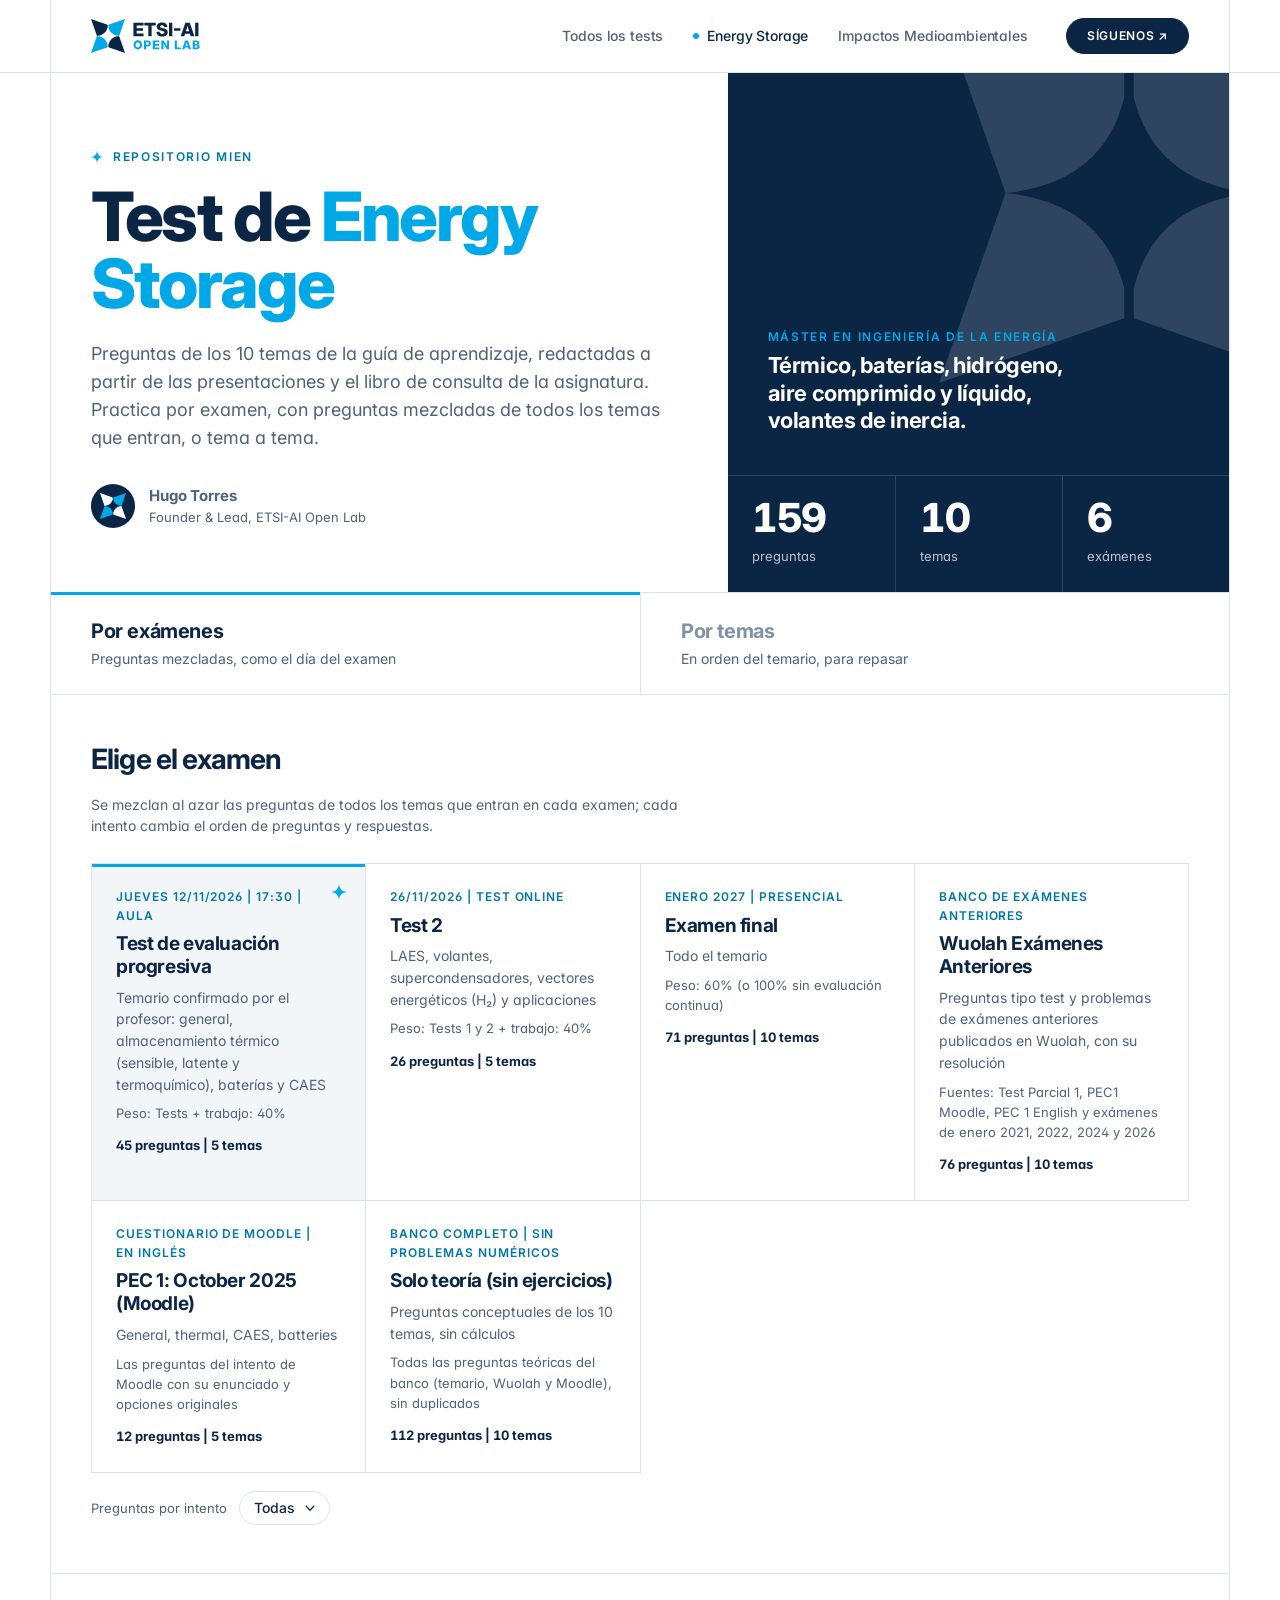
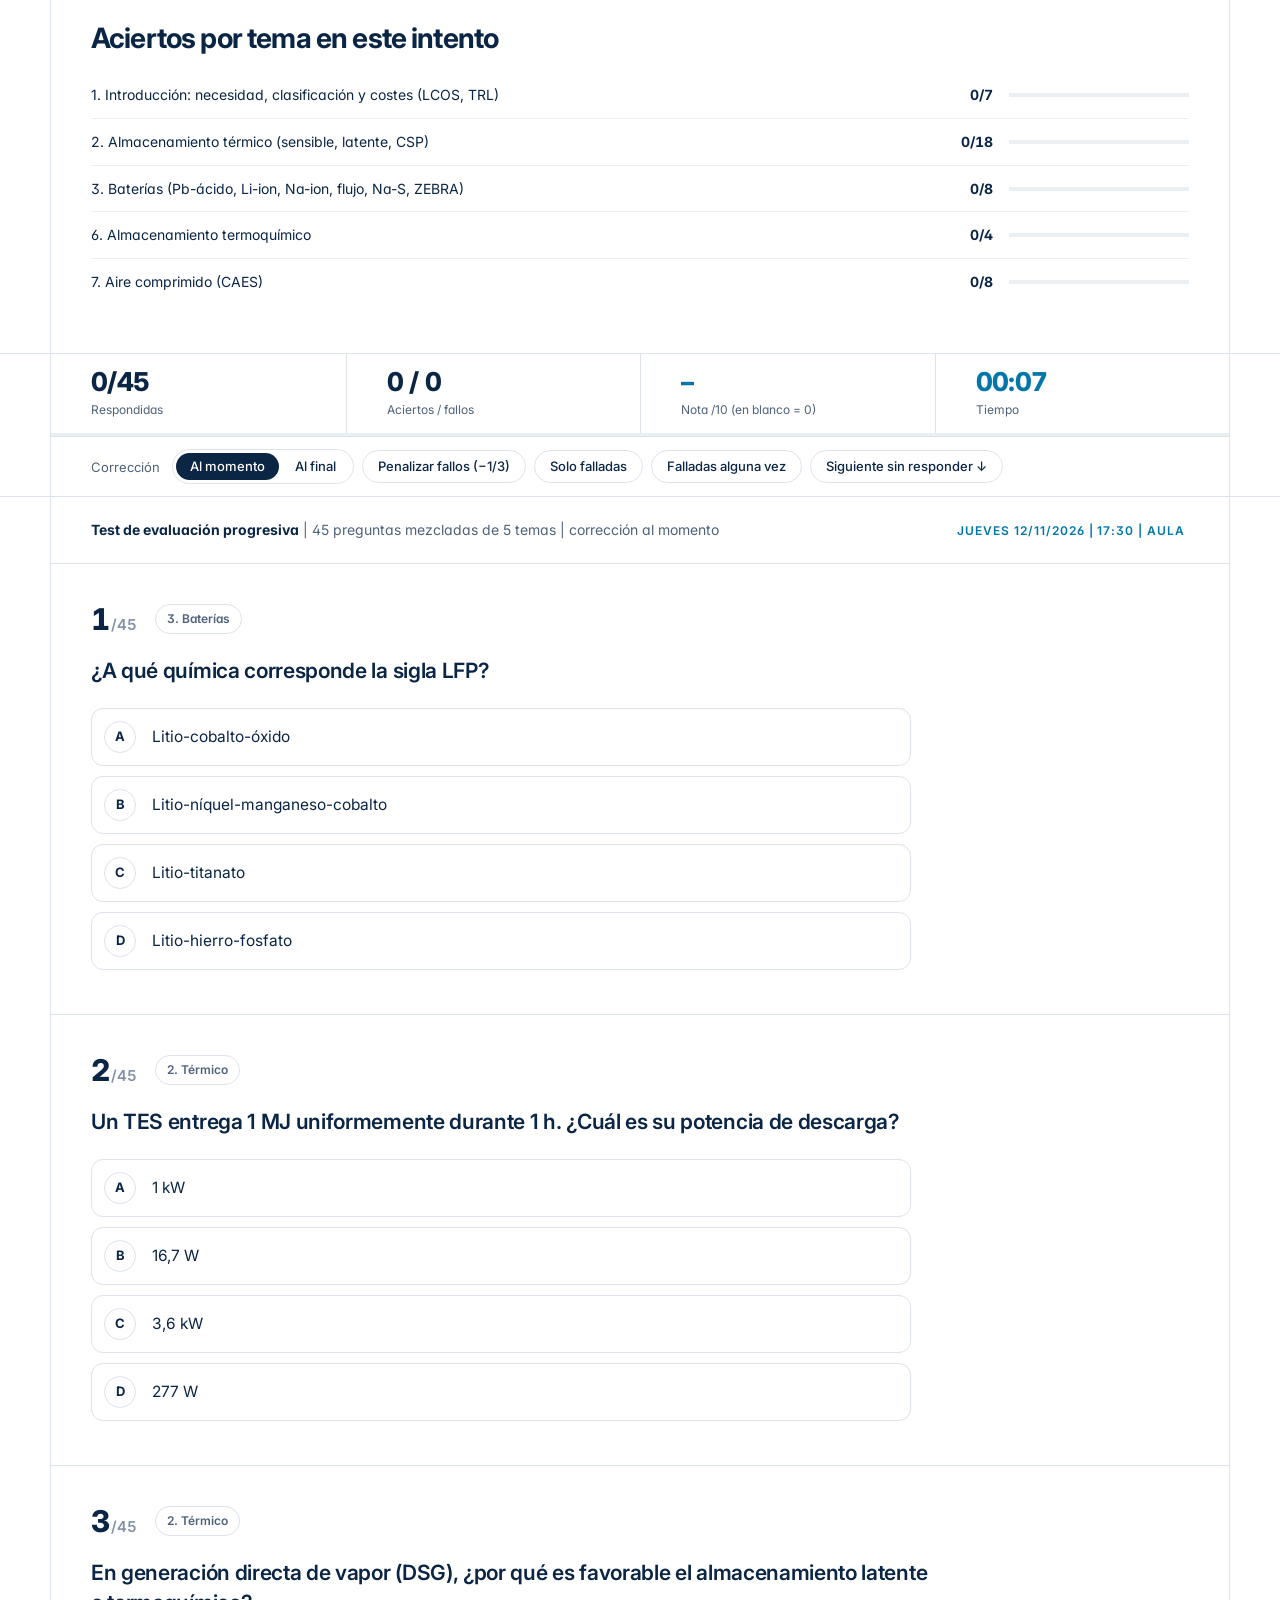
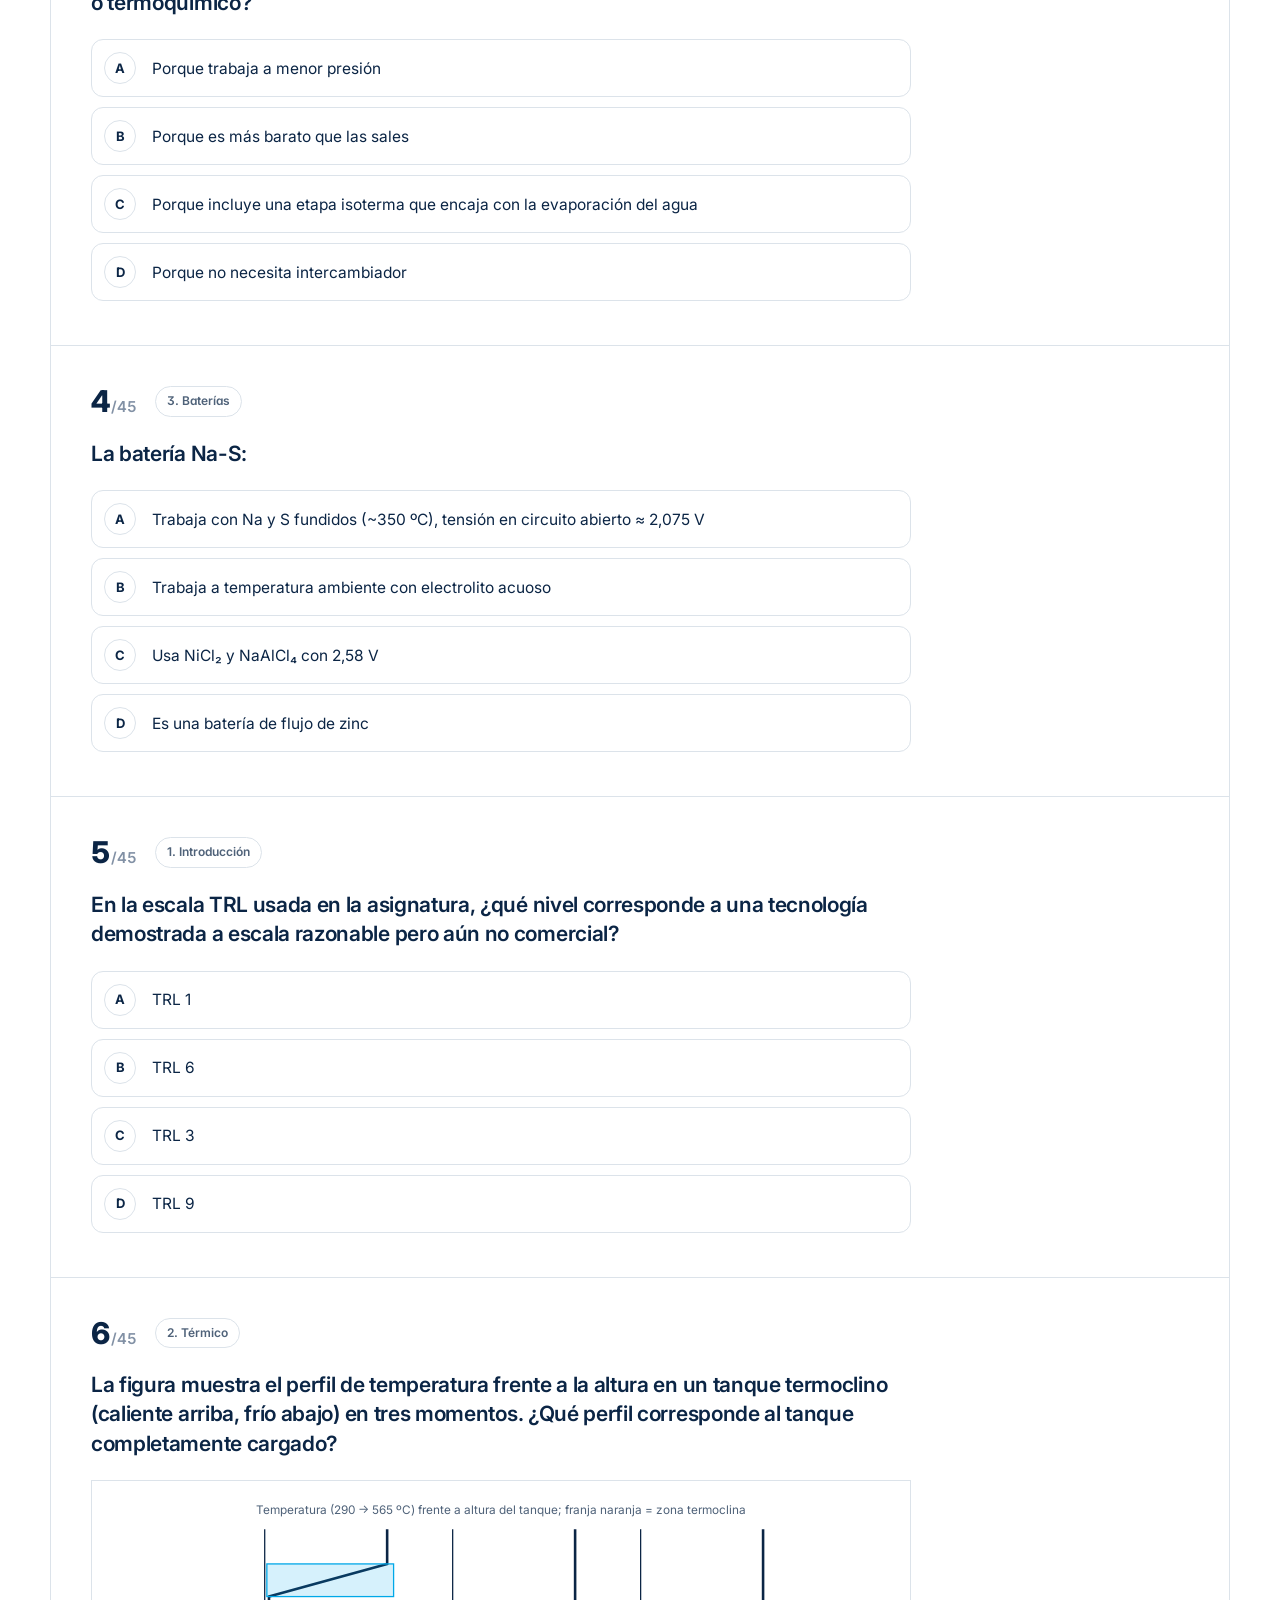
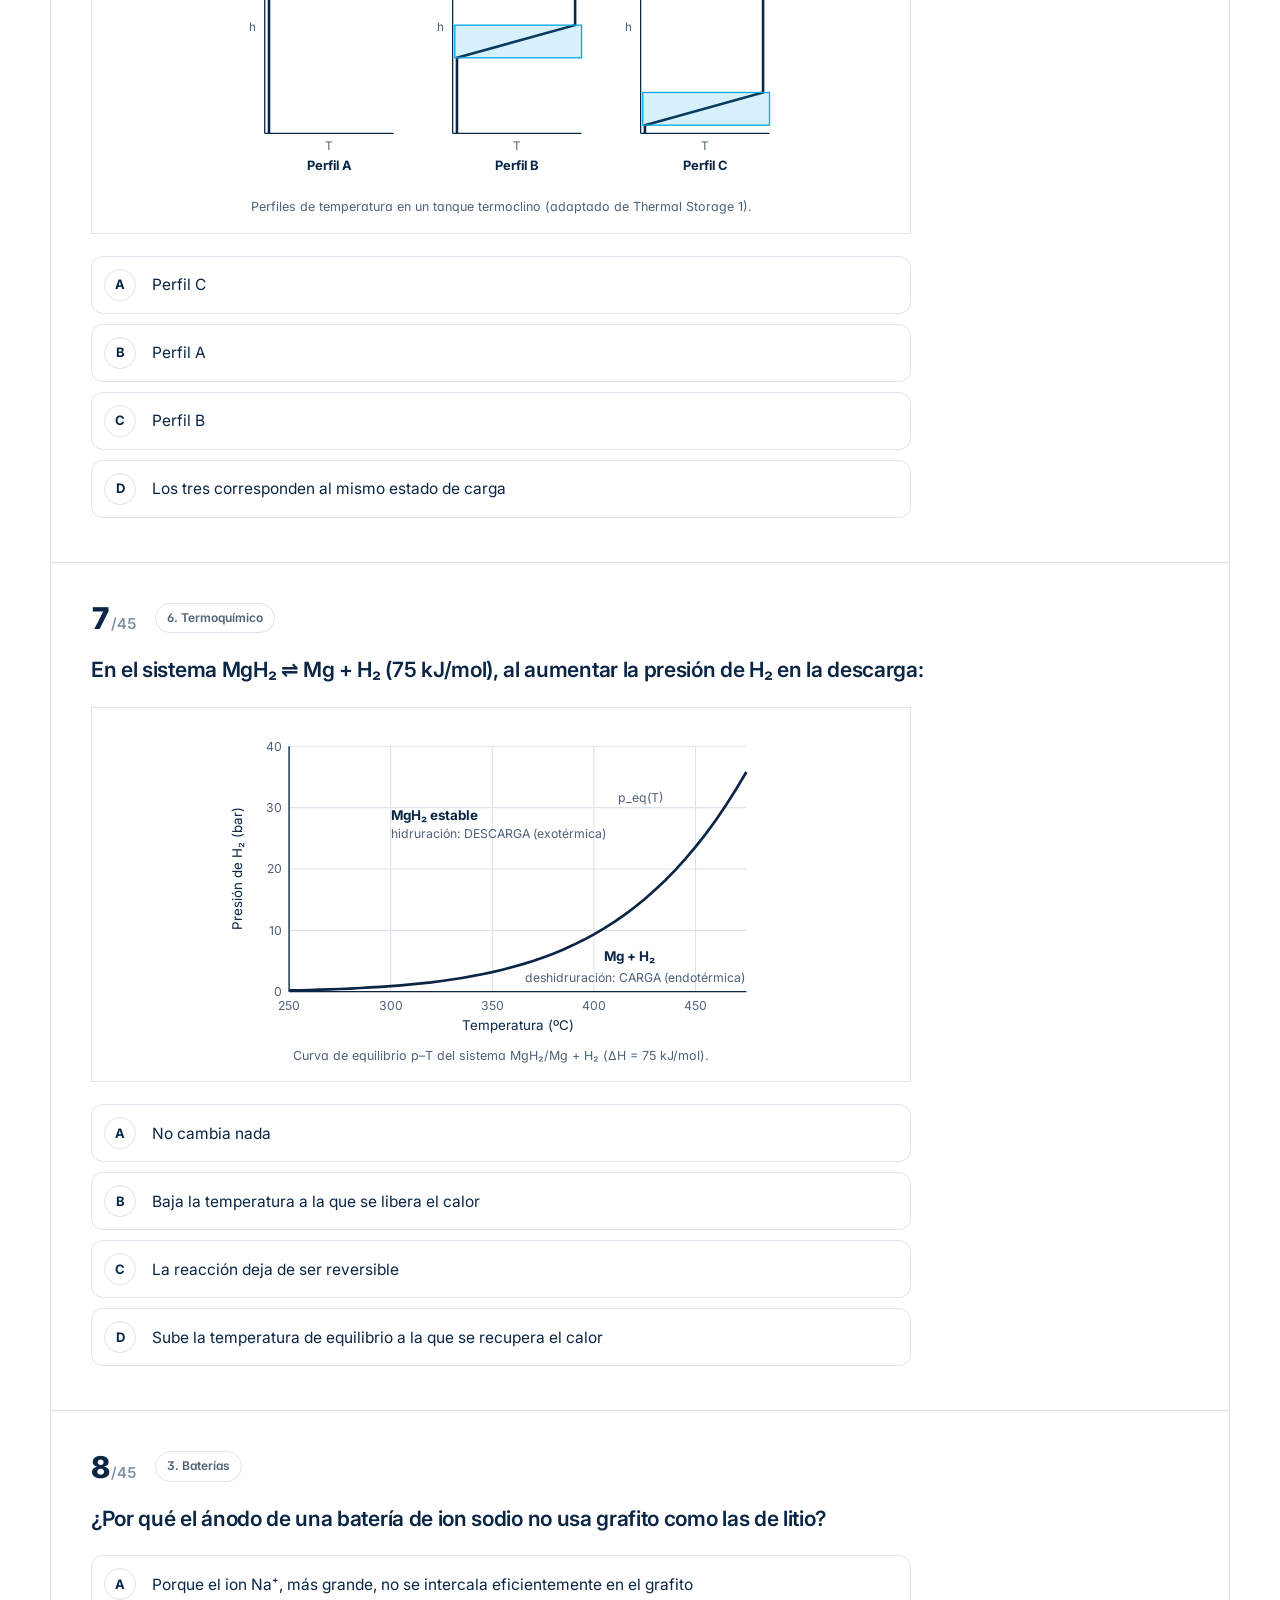
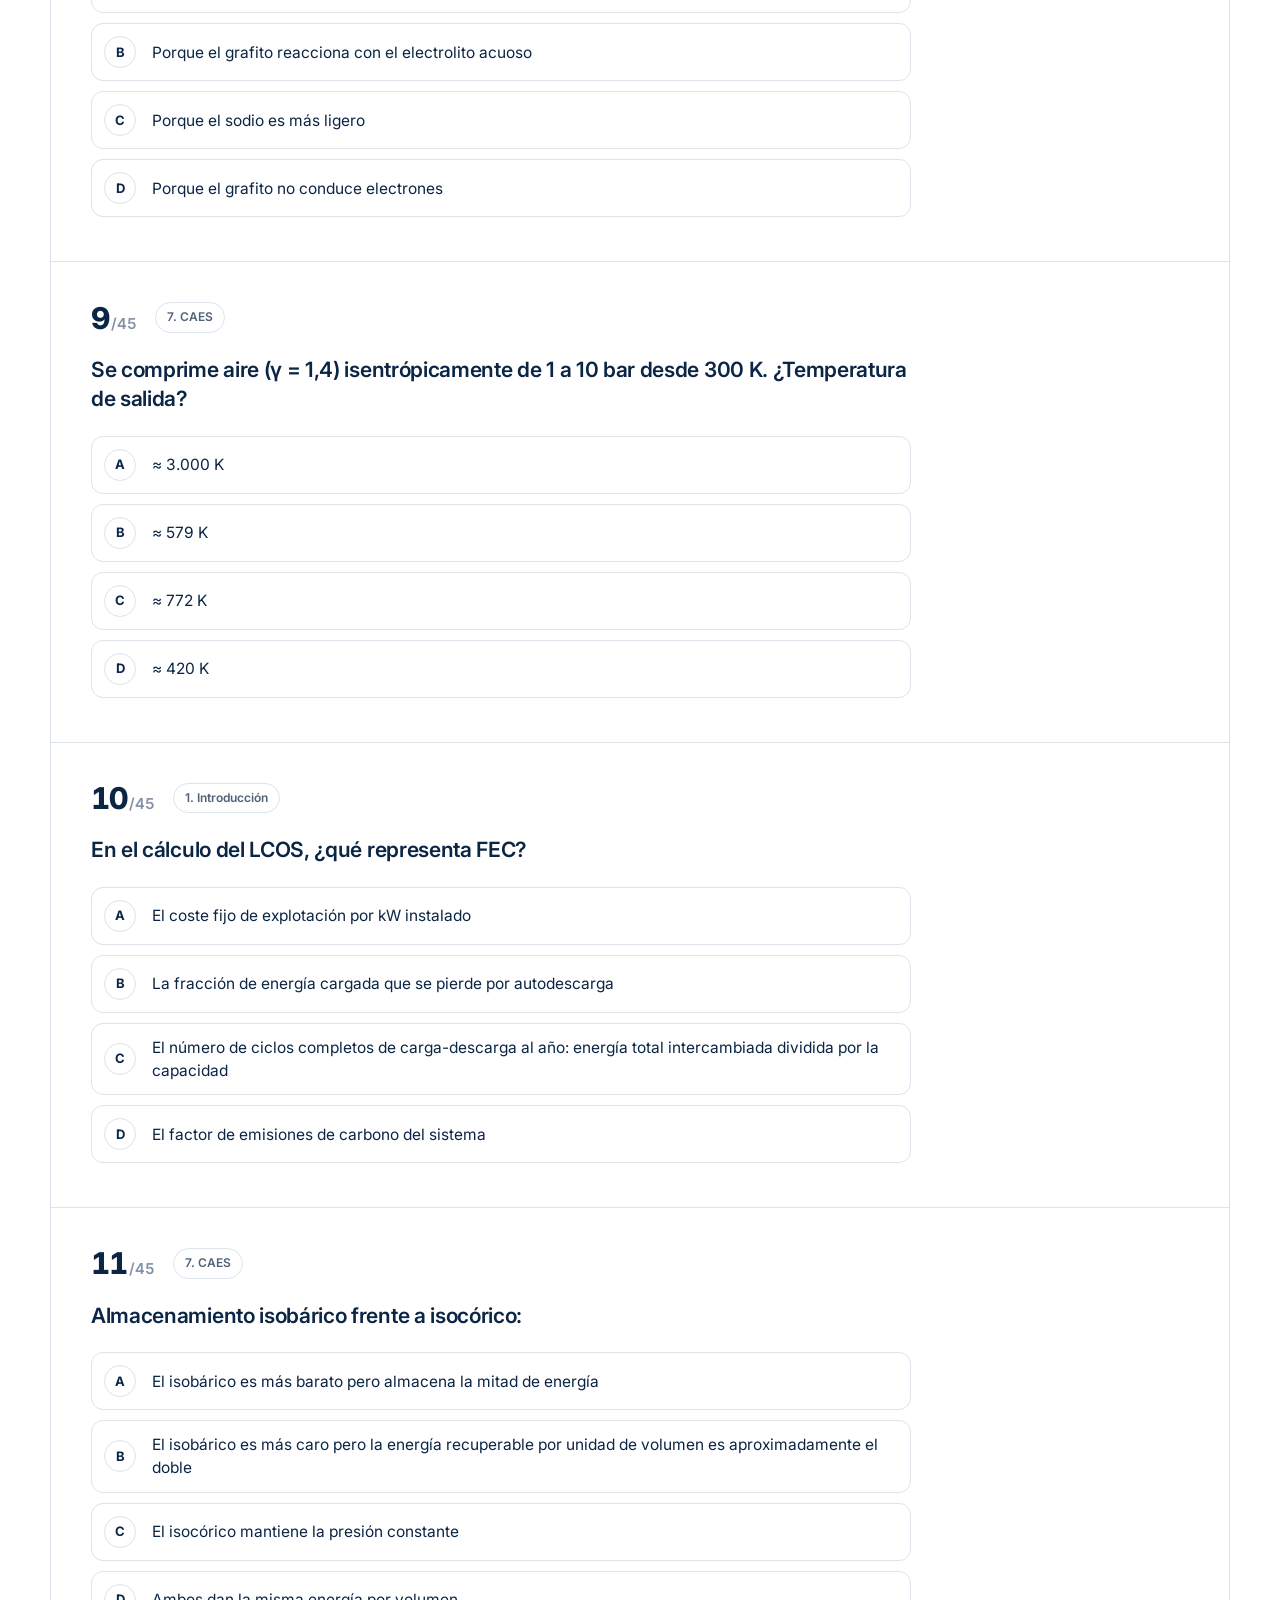
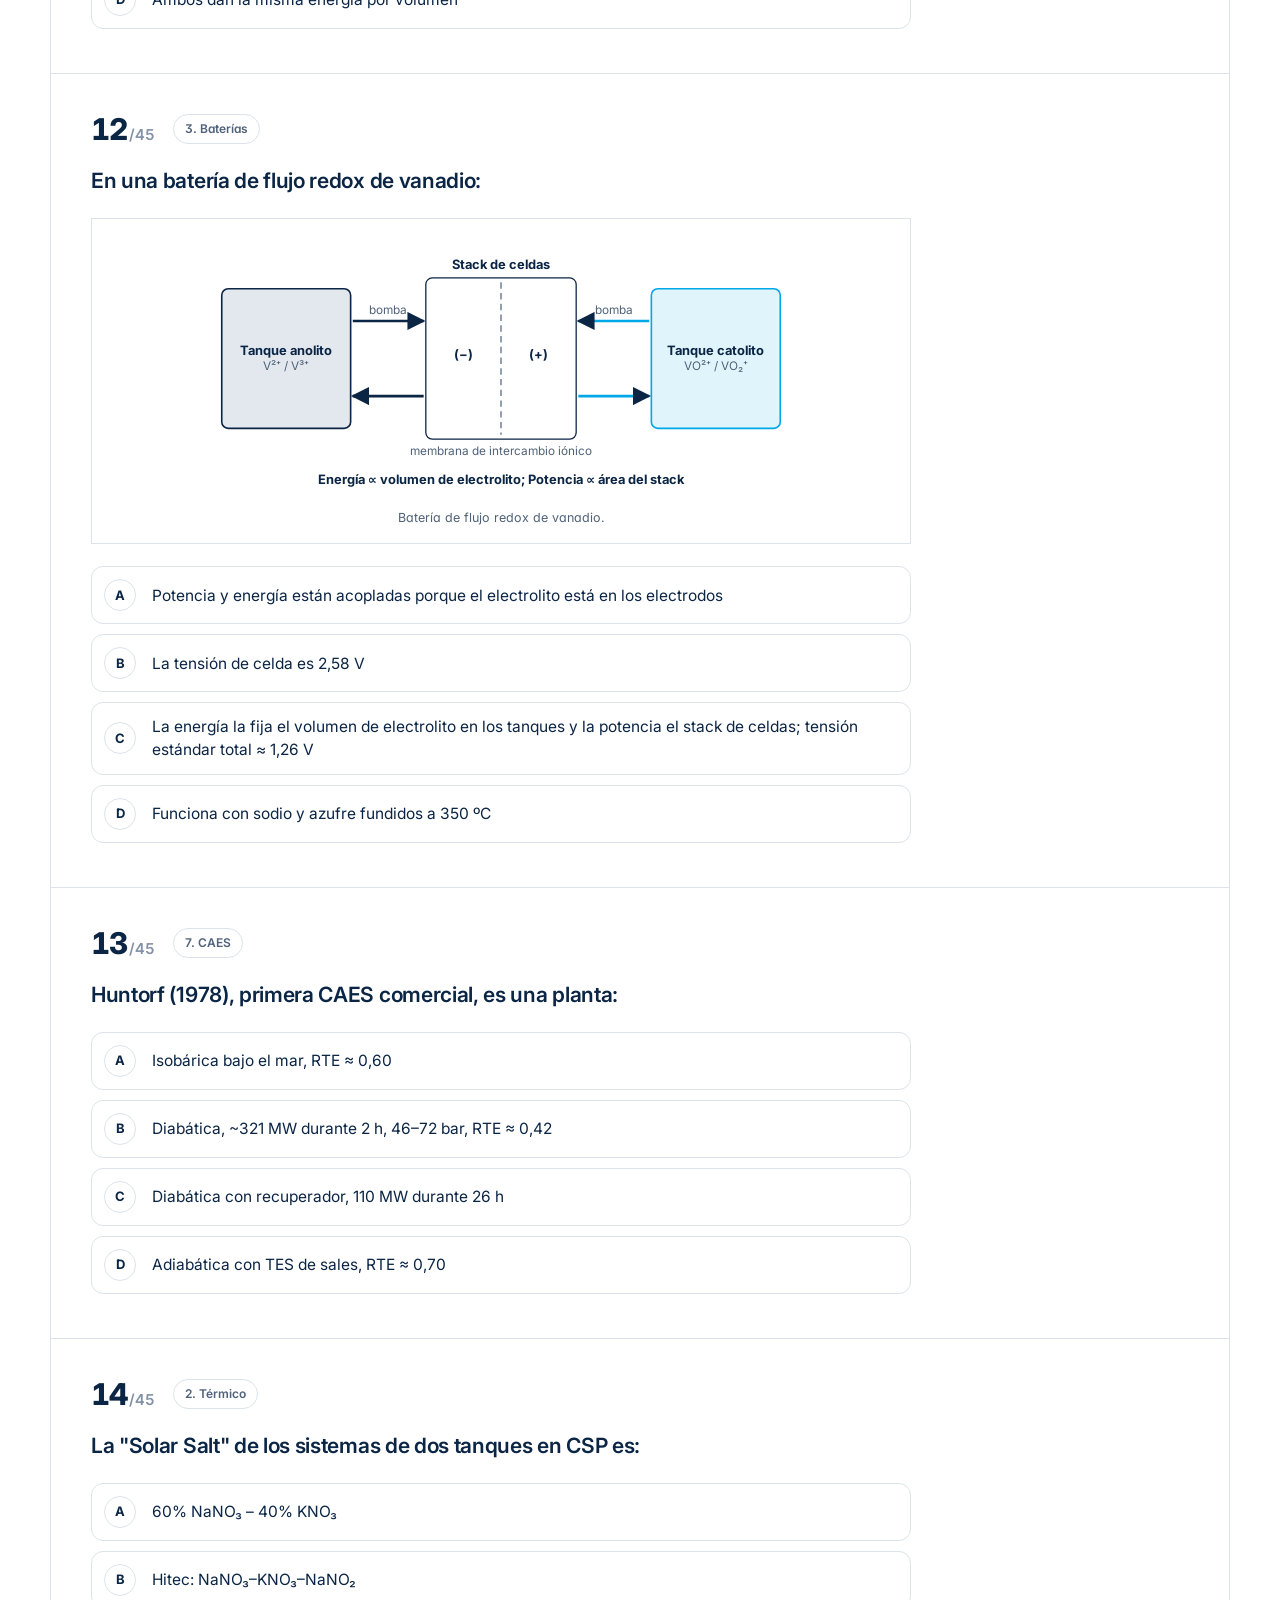
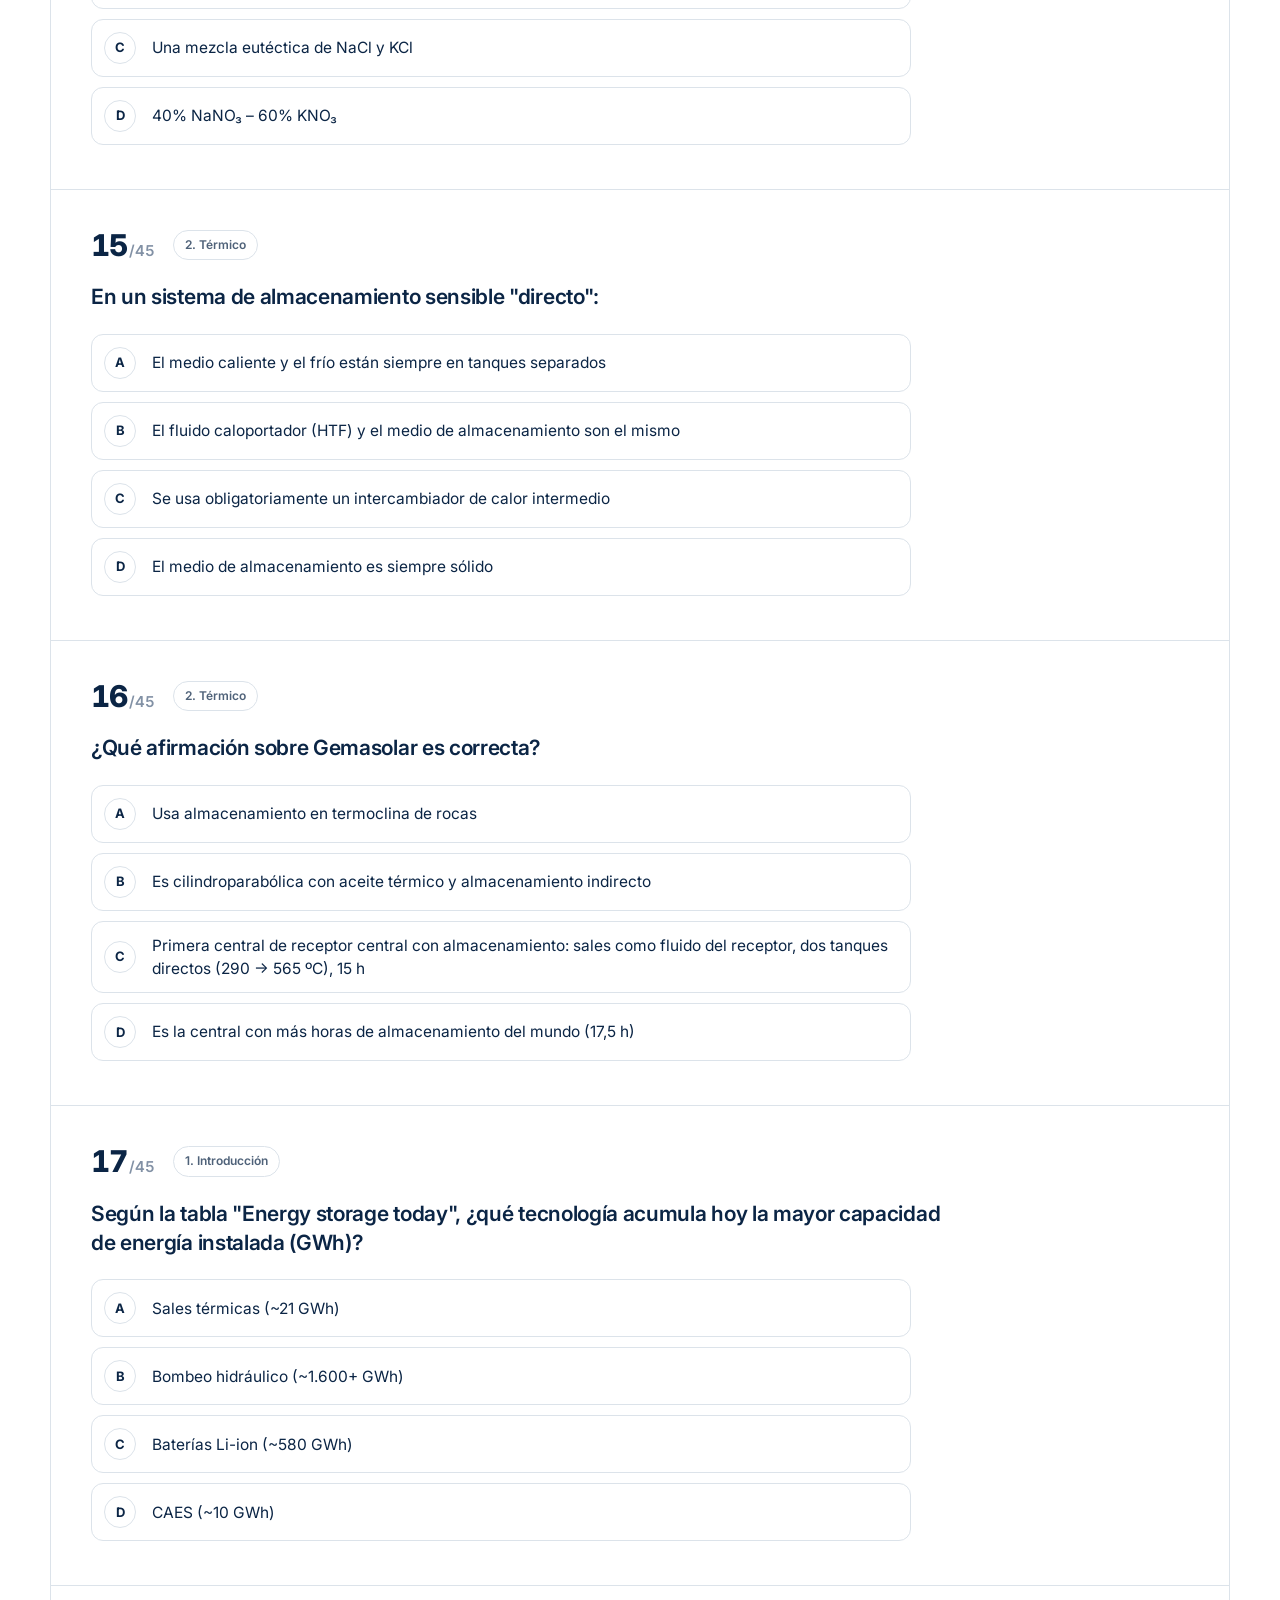
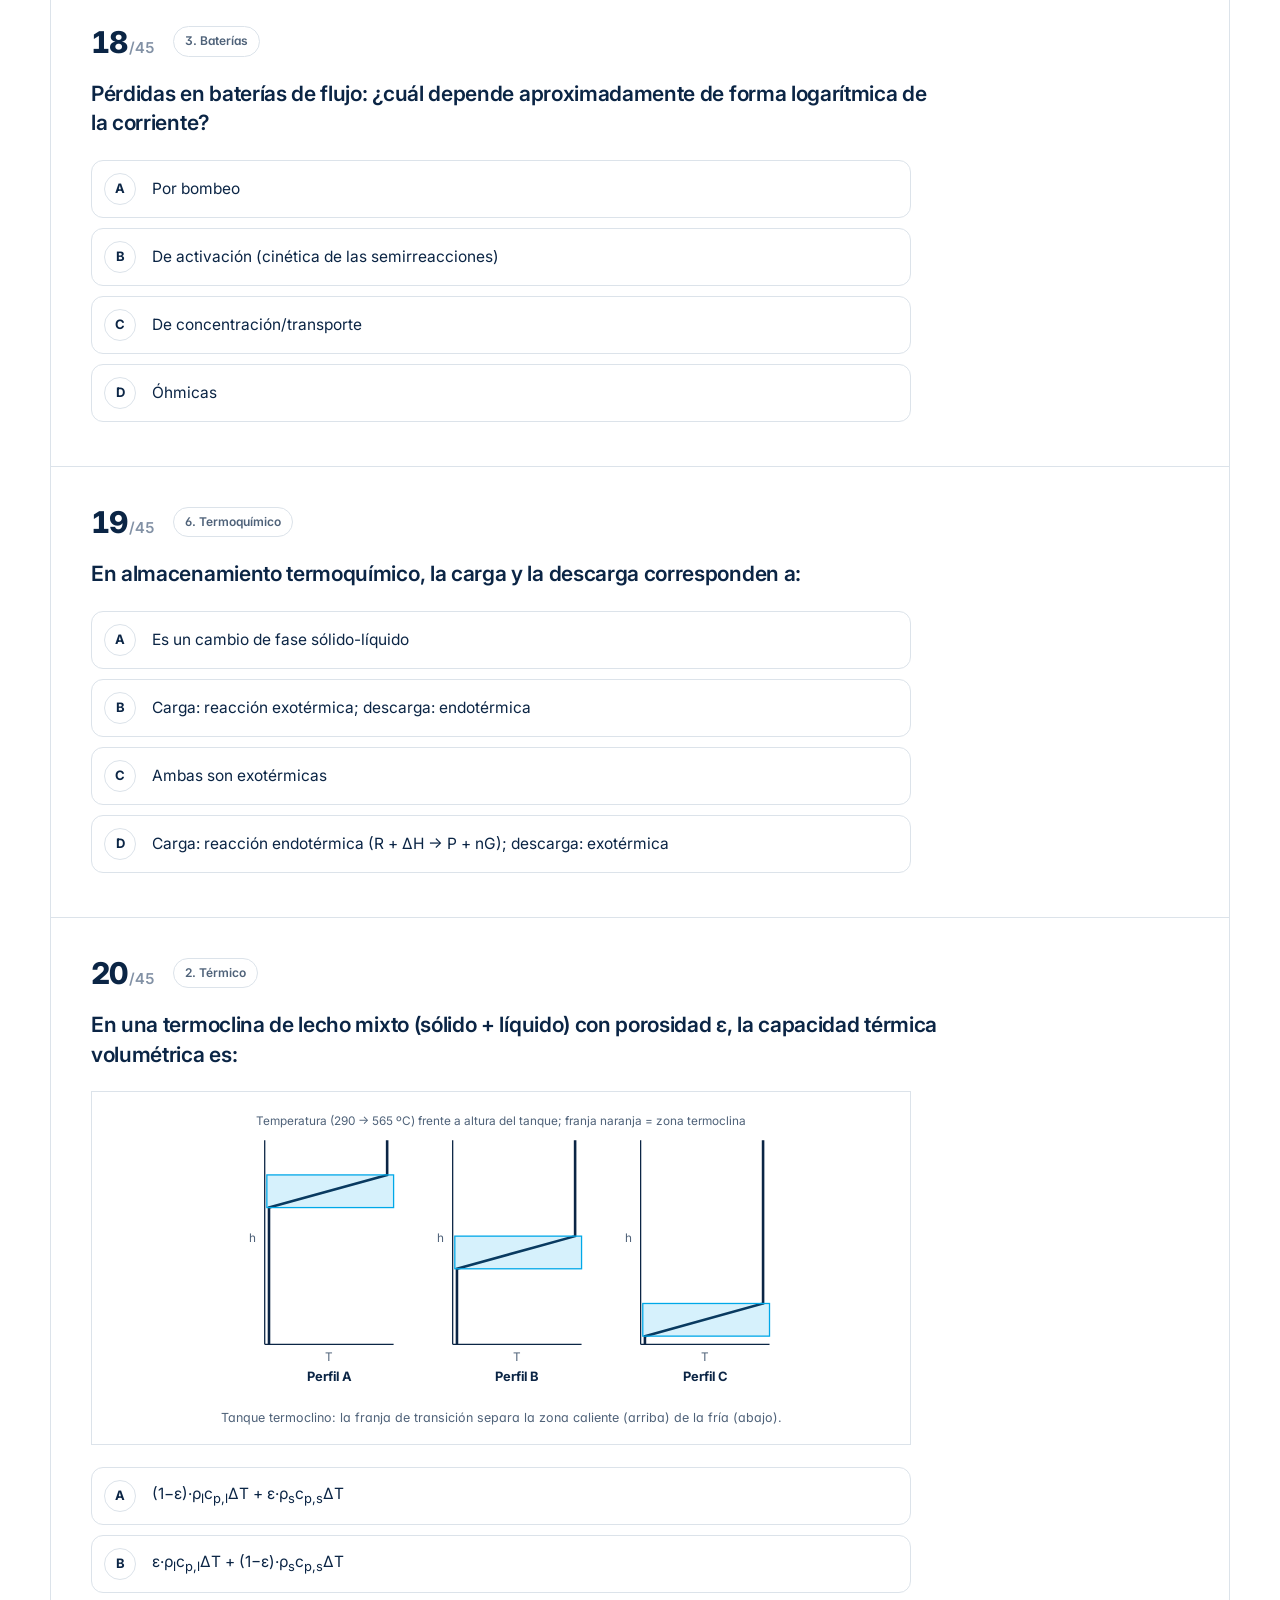
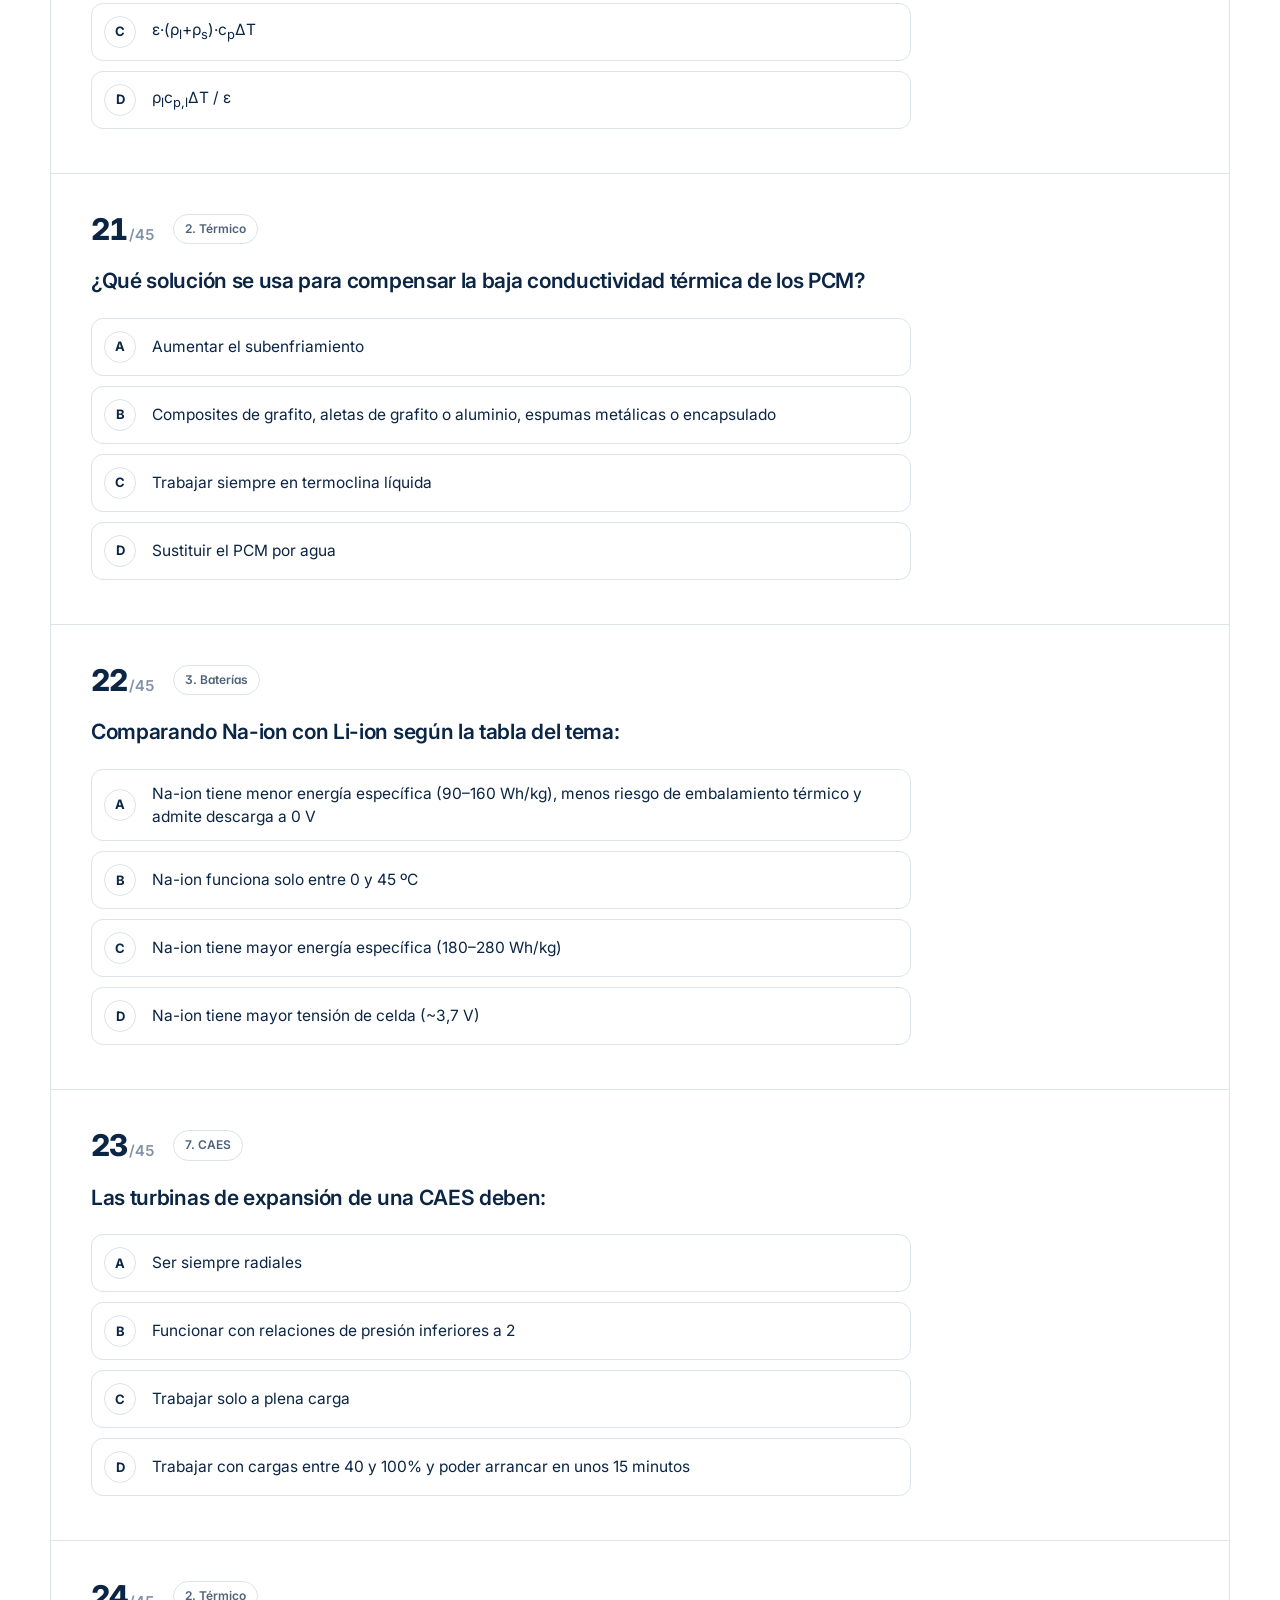
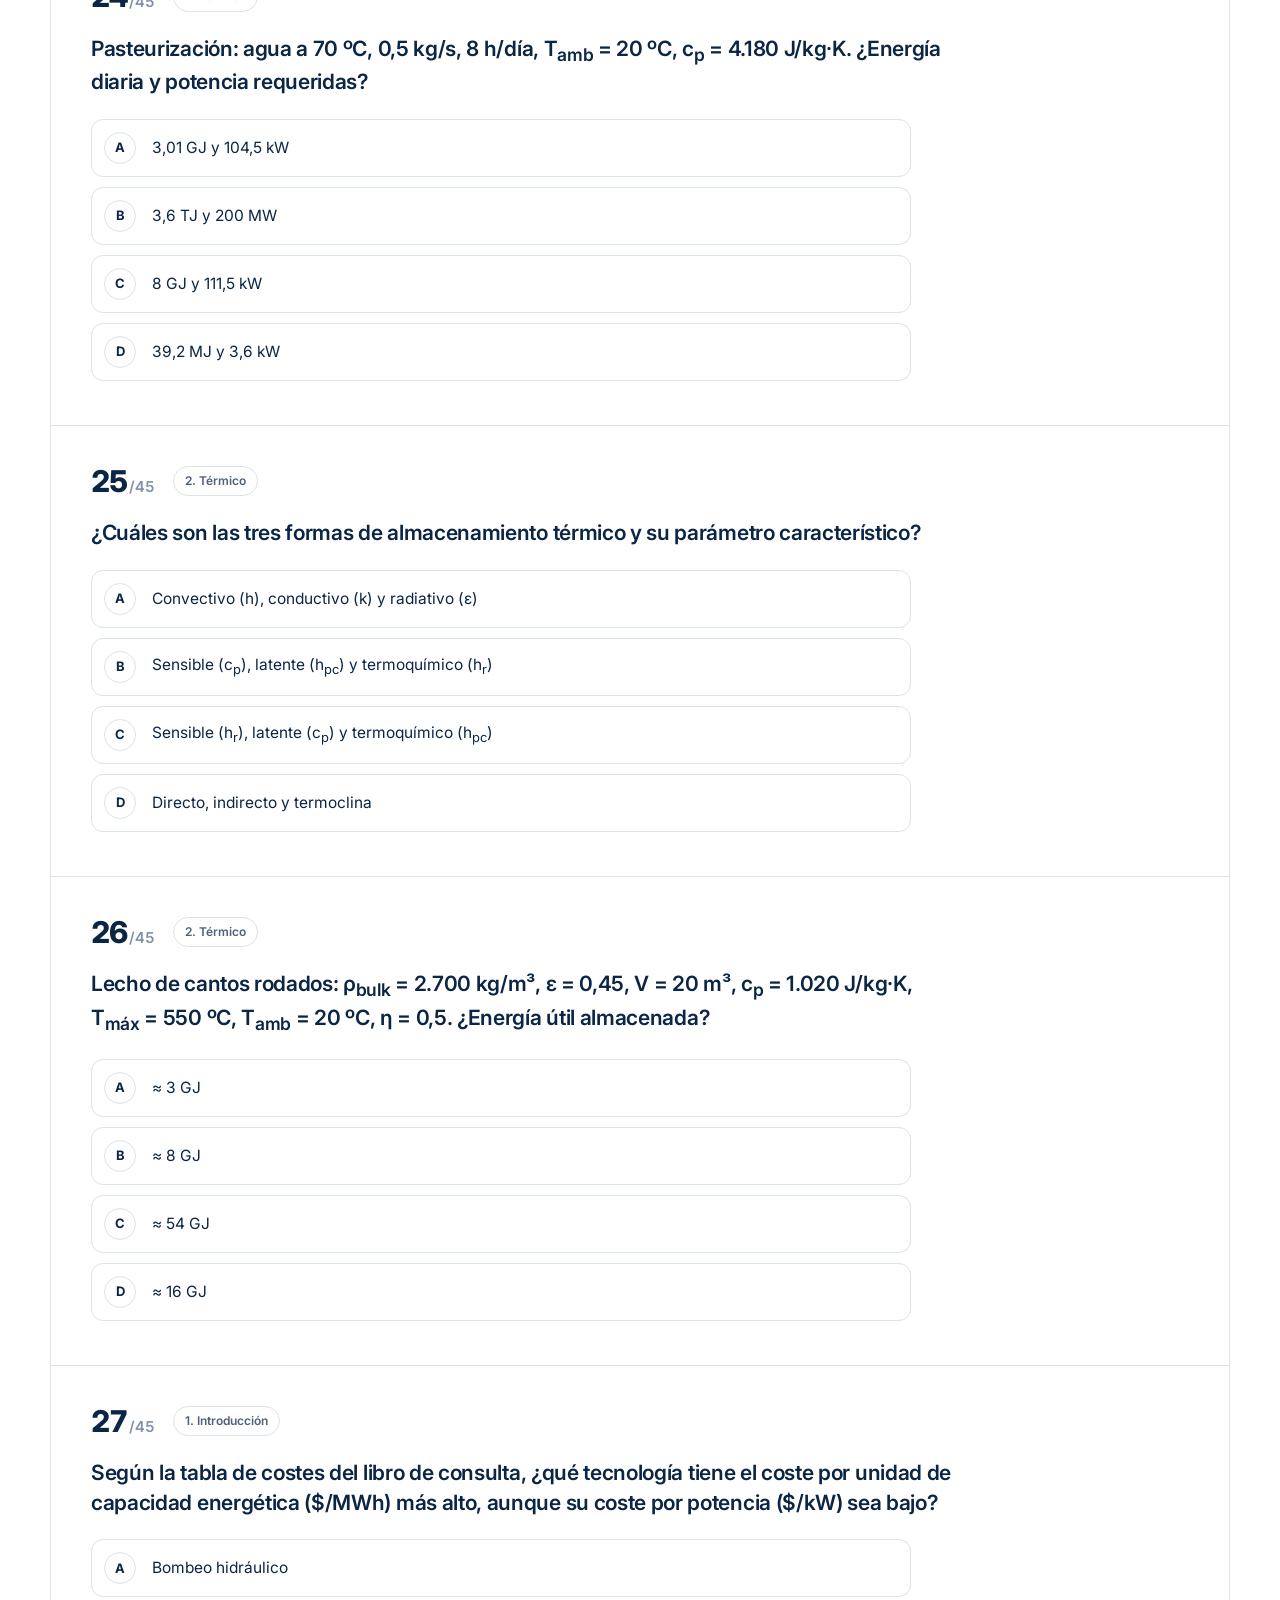
==== commit 8a25737e: "Rediseño de los tests con la identidad de ETSI-AI Open Lab - Hoja de estilos compartida assets/etsia" ====
--- a/energy_storage_test.html
+++ b/energy_storage_test.html
@@ -3,170 +3,68 @@
 <head>
 <meta charset="utf-8">
 <meta name="viewport" content="width=device-width, initial-scale=1">
-<title>Test Energy Storage</title>
+<title>Energy Storage | Tests MIEN | ETSI-AI Open Lab</title>
+<meta name="description" content="Test de estudio de Energy Storage del Máster en Ingeniería de la Energía (UPM), por ETSI-AI Open Lab.">
+<meta name="author" content="Hugo Torres, ETSI-AI Open Lab">
+<meta name="theme-color" content="#0B2545">
+<meta property="og:title" content="Test de Energy Storage | ETSI-AI Open Lab">
+<meta property="og:description" content="Test de estudio de Energy Storage del Máster en Ingeniería de la Energía (UPM), por ETSI-AI Open Lab.">
+<meta property="og:site_name" content="ETSI-AI Open Lab">
+<link rel="icon" href="assets/brand/favicon.svg" type="image/svg+xml">
+<link rel="icon" href="assets/brand/favicon-32.png" sizes="32x32" type="image/png">
+<link rel="apple-touch-icon" href="assets/brand/apple-touch-icon.png">
 <link rel="preconnect" href="https://fonts.googleapis.com">
 <link rel="preconnect" href="https://fonts.gstatic.com" crossorigin>
-<link href="https://fonts.googleapis.com/css2?family=IBM+Plex+Mono:wght@400;500;600&family=IBM+Plex+Sans:wght@400;500;600;700&display=swap" rel="stylesheet">
-<style>
-/* Layout: cabecera blanca con marcador → pestañas Temas/Exámenes → barra fija de controles → columna de tarjetas (~820px). Tema único claro. */
-:root {
-  --bg: #ffffff;
-  --page: #edf2f9;
-  --panel: #f3f7fd;
-  --opt: #eef4fd;
-  --opt-hover: #dfeafb;
-  --line-strong: #c5d4ea;
-  --ink: #14233d;
-  --muted: #5b6b85;
-  --line: #d9e3f1;
-  --blue: #1d5bbf;
-  --blue-dark: #12408c;
-  --blue-soft: #e5eefb;
-  --orange: #f07c1c;
-  --orange-dark: #c55e0a;
-  --orange-soft: #fff0e2;
-  --ok: #1e7f4f;
-  --ok-soft: #e4f5ec;
-  --bad: #c62f22;
-  --bad-soft: #fde9e6;
-  --font-body: "IBM Plex Sans", "Segoe UI", Roboto, Helvetica, Arial, sans-serif;
-  --font-mono: "IBM Plex Mono", ui-monospace, Consolas, monospace;
-  color-scheme: light;
-}
-* { box-sizing: border-box; }
-html, body { margin: 0; background: var(--page); color: var(--ink); }
-body { font: 16px/1.55 var(--font-body); }
-.top { background: var(--bg); border-bottom: 1px solid var(--line-strong); }
-.wrap { max-width: 840px; margin: 0 auto; padding: 0 16px; }
-header { padding: 28px 0 18px; display: grid; gap: 8px; }
-.eyebrow { font: 600 12px/1.3 var(--font-mono); letter-spacing: .05em; text-transform: uppercase; color: var(--orange-dark); }
-h1 { font: 700 clamp(26px, 5vw, 34px)/1.15 var(--font-body); margin: 0; color: var(--blue-dark); text-wrap: balance; }
-h2 { font: 600 18px/1.3 var(--font-body); margin: 0; color: var(--blue-dark); text-wrap: balance; }
-.sub { color: var(--muted); margin: 0; max-width: 68ch; }
-.tabs { display: flex; gap: 4px; margin-top: 8px; }
-.tab { font: 600 15px/1 var(--font-body); padding: 12px 18px; border: 1px solid var(--line); border-bottom: 0; border-radius: 10px 10px 0 0; background: var(--panel); color: var(--muted); cursor: pointer; }
-.tab[aria-selected="true"] { background: var(--page); color: var(--blue-dark); box-shadow: inset 0 3px 0 var(--orange); }
-.score { display: grid; grid-template-columns: repeat(auto-fit, minmax(120px, 1fr)); gap: 10px; }
-.tile { background: var(--panel); border: 1px solid var(--line); border-radius: 10px; padding: 10px 14px; }
-.tile b { display: block; font: 600 22px/1.2 var(--font-mono); font-variant-numeric: tabular-nums; color: var(--blue-dark); }
-.tile.hl b { color: var(--orange-dark); }
-.tile span { font-size: 13px; color: var(--muted); }
-.progress { height: 6px; background: var(--line); border-radius: 3px; overflow: hidden; }
-.progress i { display: block; height: 100%; background: var(--orange); transition: width .2s; }
-main { padding: 18px 0 80px; display: grid; gap: 16px; }
-.panel { background: var(--bg); border: 1px solid var(--line-strong); box-shadow: 0 1px 3px rgba(20,35,61,.06); border-radius: 12px; padding: 14px 16px; display: grid; gap: 10px; }
-.exams { display: grid; grid-template-columns: repeat(auto-fit, minmax(230px, 1fr)); gap: 12px; }
-.exam { background: var(--opt); border: 1px solid var(--line-strong); border-radius: 12px; padding: 14px; display: grid; gap: 6px; align-content: start; cursor: pointer; text-align: left; font: inherit; color: inherit; }
-.exam:hover { border-color: var(--blue); }
-.exam[aria-pressed="true"] { border: 2px solid var(--blue); box-shadow: 0 0 0 3px var(--blue-soft); }
-.exam .d { font: 500 12px/1.3 var(--font-mono); color: var(--orange-dark); }
-.exam .w { font-size: 13px; color: var(--muted); }
-.exam .n { font: 600 13px/1 var(--font-mono); color: var(--blue); }
-.blocks { display: grid; gap: 6px; }
-.brow { display: grid; grid-template-columns: minmax(0, 1fr) 64px 110px; gap: 10px; align-items: center; font-size: 14px; }
-.brow .name { overflow-wrap: anywhere; }
-.brow .num { font-family: var(--font-mono); font-variant-numeric: tabular-nums; text-align: right; color: var(--muted); }
-.meter { height: 6px; background: var(--bg); border: 1px solid var(--line); border-radius: 3px; overflow: hidden; }
-.meter i { display: block; height: 100%; background: var(--blue); }
-.bar { position: sticky; top: 0; z-index: 5; background: rgba(255,255,255,.97); box-shadow: 0 2px 8px rgba(20,35,61,.08); backdrop-filter: blur(4px); border-bottom: 1px solid var(--line); padding: 10px 0; }
-.bar .wrap { display: grid; gap: 8px; }
-.row { display: flex; flex-wrap: wrap; gap: 6px; align-items: center; }
-.label { font-size: 12px; color: var(--muted); margin-right: 2px; }
-.chip, .btn { font: 500 13px/1 var(--font-body); border: 1px solid var(--line); background: var(--bg); color: var(--ink); border-radius: 999px; padding: 8px 12px; cursor: pointer; }
-.chip:hover, .btn:hover { border-color: var(--blue); }
-.chip[aria-pressed="true"] { background: var(--blue); border-color: var(--blue); color: #fff; }
-.btn { border-radius: 8px; }
-.btn[aria-pressed="true"] { background: var(--blue-soft); border-color: var(--blue); color: var(--blue-dark); }
-.btn.primary { background: var(--orange); color: #fff; border-color: var(--orange); font-weight: 600; }
-.btn.primary:hover { background: var(--orange-dark); }
-.btn.blue { background: var(--blue); color: #fff; border-color: var(--blue); font-weight: 600; }
-.seg { display: inline-flex; border: 1px solid var(--line); border-radius: 8px; overflow: hidden; }
-.seg button { border: 0; background: var(--bg); color: var(--ink); font: 500 13px/1 var(--font-body); padding: 8px 12px; cursor: pointer; }
-.seg button + button { border-left: 1px solid var(--line); }
-.seg button[aria-pressed="true"] { background: var(--blue); color: #fff; }
-select { font: 500 13px/1 var(--font-body); padding: 7px 8px; border: 1px solid var(--line); border-radius: 8px; background: var(--bg); color: var(--ink); }
-button:focus-visible, select:focus-visible { outline: 2px solid var(--orange); outline-offset: 2px; }
-.banner { display: flex; flex-wrap: wrap; gap: 8px 16px; align-items: center; justify-content: space-between; background: var(--blue-soft); border: 1px solid var(--line); border-left: 4px solid var(--blue); border-radius: 10px; padding: 10px 14px; font-size: 14px; }
-.banner b { color: var(--blue-dark); }
-.timer { font: 600 14px/1 var(--font-mono); color: var(--orange-dark); font-variant-numeric: tabular-nums; }
-.list { display: grid; gap: 14px; }
-.card { background: var(--bg); border: 1px solid var(--line-strong); border-radius: 14px; padding: 18px 20px 20px; display: grid; gap: 14px; scroll-margin-top: 210px; box-shadow: 0 1px 2px rgba(20,35,61,.05), 0 4px 14px rgba(20,35,61,.06); }
-.card:focus-visible { outline: 2px solid var(--orange); outline-offset: 2px; }
-.card.ok { border-left: 5px solid var(--ok); }
-.card.bad { border-left: 5px solid var(--bad); }
-.card.pending { border-left: 5px solid var(--orange); }
-.meta { display: flex; gap: 10px; flex-wrap: wrap; align-items: center; font: 500 12px/1 var(--font-mono); color: var(--muted); }
-.qnum { display: inline-flex; align-items: baseline; gap: 1px; min-width: 40px; padding: 9px 11px; border-radius: 10px; background: var(--blue); color: #fff; font: 700 20px/1 var(--font-body); font-variant-numeric: tabular-nums; }
-.qnum small { font-size: 12px; font-weight: 500; opacity: .8; margin-left: 2px; }
-.tag { background: var(--blue-soft); color: var(--blue-dark); padding: 4px 8px; border-radius: 6px; }
-.tag.miss { background: var(--orange-soft); color: var(--orange-dark); }
-.tag.star { background: var(--orange); color: #fff; }
-.q { font-weight: 600; font-size: 17px; line-height: 1.5; margin: 0; }
-.fig { margin: 0; background: #f8fbff; border: 1px solid var(--line); border-radius: 10px; padding: 10px; overflow-x: auto; }
-.fig svg { display: block; width: 100%; max-width: 560px; height: auto; margin: 0 auto; }
-.fig figcaption { font-size: 12px; color: var(--muted); margin-top: 6px; text-align: center; }
-.fig text { fill: var(--ink); font: 12px var(--font-body); }
-.fig .t-s { font-size: 11px; fill: var(--muted); }
-.fig .t-b { font-weight: 600; }
-.fig .ax { stroke: var(--ink); stroke-width: 1.2; fill: none; }
-.fig .grid { stroke: var(--line); stroke-width: 1; }
-.fig .b { stroke: var(--blue); stroke-width: 2.4; fill: none; }
-.fig .b2 { stroke: var(--blue-dark); stroke-width: 2.4; fill: none; stroke-dasharray: 2 3; }
-.fig .o { stroke: var(--orange); stroke-width: 2.4; fill: none; }
-.fig .g { stroke: var(--muted); stroke-width: 1.6; fill: none; stroke-dasharray: 6 4; }
-.fig .g2 { stroke: #7a8aa3; stroke-width: 2.4; fill: none; }
-.fig .box { fill: #fff; stroke: var(--ink); stroke-width: 1.2; }
-.fig .bf { fill: var(--blue-soft); stroke: var(--blue); stroke-width: 1.5; }
-.fig .of { fill: var(--orange-soft); stroke: var(--orange); stroke-width: 1.5; }
-.fig .of2 { fill: #f9c79c; stroke: var(--orange-dark); stroke-width: 1.5; }
-.fig .bfl { fill: rgba(29,91,191,.12); stroke: var(--blue); stroke-width: 1.2; }
-.fig .ofl { fill: rgba(240,124,28,.18); stroke: var(--orange); stroke-width: 1.2; }
-.fig .soil { fill: #fbf7f1; stroke: var(--line); }
-.fig .clay { fill: #e8dccb; stroke: none; }
-.fig .pt { fill: var(--orange); stroke: #fff; stroke-width: 1.5; }
-.fig .arh { fill: var(--ink); }
-.opts { display: grid; gap: 8px; }
-.opt { text-align: left; font: 15px/1.45 var(--font-body); color: var(--ink); background: var(--opt); border: 1px solid var(--line-strong); border-radius: 10px; padding: 10px 14px 10px 10px; cursor: pointer; display: grid; grid-template-columns: 32px 1fr; gap: 10px; align-items: center; box-shadow: 0 1px 0 rgba(20,35,61,.06); }
-.opt .k { display: grid; place-items: center; width: 30px; height: 30px; border-radius: 50%; background: var(--bg); border: 1.5px solid var(--blue); font: 700 14px/1 var(--font-body); color: var(--blue-dark); }
-.opt:hover:not([disabled]) { border-color: var(--blue); background: var(--opt-hover); }
-.opt.sel { border-color: var(--blue); background: var(--blue-soft); box-shadow: inset 0 0 0 1px var(--blue); }
-.opt.sel .k { background: var(--blue); color: #fff; }
-.opt.right { border-color: var(--ok); background: var(--ok-soft); box-shadow: inset 0 0 0 1px var(--ok); }
-.opt.right .k { background: var(--ok); border-color: var(--ok); color: #fff; }
-.opt.wrong { border-color: var(--bad); background: var(--bad-soft); box-shadow: inset 0 0 0 1px var(--bad); }
-.opt.wrong .k { background: var(--bad); border-color: var(--bad); color: #fff; }
-.opt[disabled] { cursor: default; }
-.exp { font-size: 14px; background: var(--panel); border-radius: 10px; padding: 12px 14px; border: 1px solid var(--line); border-left: 4px solid var(--blue); }
-.exp .src { display: block; margin-top: 6px; font: 12px/1.4 var(--font-mono); color: var(--muted); }
-.verdict { font-weight: 600; }
-.verdict.ok { color: var(--ok); } .verdict.bad { color: var(--bad); } .verdict.na { color: var(--orange-dark); }
-.empty { color: var(--muted); padding: 24px 0; }
-.foot { display: flex; gap: 10px; flex-wrap: wrap; }
-.hint { font-size: 13px; color: var(--muted); margin: 0; }
-kbd { font: 12px var(--font-mono); border: 1px solid var(--line); border-bottom-width: 2px; border-radius: 4px; padding: 0 4px; background: var(--bg); }
-@media (max-width: 480px) { .score { grid-template-columns: repeat(4, minmax(0,1fr)); gap: 6px; } .tile { padding: 6px 8px; } .tile b { font-size: 15px; } .tile span { font-size: 10px; } .brow { grid-template-columns: 1fr 56px; } .brow .meter { grid-column: 1 / -1; } .tab { padding: 10px 12px; font-size: 14px; } }
-@media (prefers-reduced-motion: reduce) { * { transition: none !important; scroll-behavior: auto !important; } }
-</style>
+<link href="https://fonts.googleapis.com/css2?family=Inter:opsz,wght@14..32,400..800&display=swap" rel="stylesheet">
+<link rel="stylesheet" href="assets/etsiai.css">
 </head>
 <body>
-<div class="top">
-  <div class="wrap">
-    <header>
-      <div class="eyebrow">Máster en Ingeniería de la Energía · UPM · 2026-27</div>
-      <h1>Test de Energy Storage</h1>
-      <p class="sub">Preguntas de los 10 temas de la guía de aprendizaje, redactadas a partir de las presentaciones y el libro de consulta de Moodle. Practica por examen (preguntas mezcladas de todos los temas que entran) o tema a tema.</p>
-    </header>
+<a class="skip" href="#contenido">Saltar al contenido</a>
+<header class="site">
+  <div class="site__in">
+    <a class="site__logo" href="index.html" aria-label="ETSI-AI Open Lab, inicio de los tests"><img src="assets/brand/logo-horizontal-color.svg" alt="ETSI-AI Open Lab" width="109" height="34"></a>
+    <nav class="site__nav" aria-label="Tests"><a href="index.html">Todos los tests</a><a href="energy_storage_test.html" aria-current="page">Energy Storage</a><a href="impactos_test.html">Impactos Medioambientales</a></nav>
+    <a class="pill" href="https://www.linkedin.com/company/etsi-ai-open-lab" target="_blank" rel="noopener">Síguenos ↗</a>
+  </div>
+</header>
+
+<div class="marco" id="contenido">
+  <section class="seccion">
+    <div class="hero">
+      <div class="hero__txt">
+        <p class="etq">Repositorio MIEN</p>
+        <h1>Test de <em>Energy Storage</em></h1>
+        <p class="hero__sub">Preguntas de los 10 temas de la guía de aprendizaje, redactadas a partir de las presentaciones y el libro de consulta de la asignatura. Practica por examen, con preguntas mezcladas de todos los temas que entran, o tema a tema.</p>
+        <div class="autor">
+          <span class="autor__av"><img src="assets/brand/simbolo-negativo.svg" alt=""></span>
+          <span><b>Hugo Torres</b><span>Founder &amp; Lead, ETSI-AI Open Lab</span></span>
+        </div>
+      </div>
+      <aside class="ficha" aria-label="Datos del test">
+        <img class="ficha__marca" src="assets/brand/simbolo-mono-blanco.svg" alt="">
+        <div class="ficha__top">
+          <small>Máster en Ingeniería de la Energía</small>
+          <p>Térmico, baterías, hidrógeno, aire comprimido y líquido, volantes de inercia.</p>
+        </div>
+        <div class="ficha__datos">
+          <div><b id="stQ">–</b><span>preguntas</span></div>
+          <div><b id="stB">–</b><span>temas</span></div>
+          <div><b id="stE">–</b><span>exámenes</span></div>
+        </div>
+      </aside>
+    </div>
+  </section>
+  <section class="seccion">
     <div class="tabs" role="tablist">
-      <button type="button" class="tab" role="tab" id="tabExam" aria-selected="true">Por exámenes</button>
-      <button type="button" class="tab" role="tab" id="tabTopic" aria-selected="false">Por temas</button>
-    </div>
-  </div>
+      <button type="button" class="tab" role="tab" id="tabExam" aria-selected="true">Por exámenes<small>Preguntas mezcladas, como el día del examen</small></button>
+      <button type="button" class="tab" role="tab" id="tabTopic" aria-selected="false">Por temas<small>En orden del temario, para repasar</small></button>
+    </div>
+  </section>
+  <div id="setup"></div>
 </div>
 
-<div class="wrap" id="setup"></div>
-
 <div class="bar">
-  <div class="wrap">
+  <div class="bar__in">
     <div class="score">
       <div class="tile"><b id="sAns">0/0</b><span>Respondidas</span></div>
       <div class="tile"><b id="sOk">–</b><span>Aciertos / fallos</span></div>
@@ -174,7 +72,7 @@
       <div class="tile"><b id="sTime" class="timer">00:00</b><span>Tiempo</span></div>
     </div>
     <div class="progress" aria-hidden="true"><i id="prog" style="width:0%"></i></div>
-    <div class="row">
+    <div class="controls">
       <span class="label">Corrección</span>
       <div class="seg" role="group" aria-label="Corrección">
         <button type="button" id="mStudy">Al momento</button>
@@ -188,7 +86,7 @@
   </div>
 </div>
 
-<div class="wrap">
+<div class="marco">
   <main>
     <div class="banner" id="banner"></div>
     <div class="list" id="list"></div>
@@ -197,15 +95,46 @@
       <button type="button" class="btn blue" id="bRestart">Nuevo intento (mezclar de nuevo)</button>
       <button type="button" class="btn" id="bClearHist">Borrar historial de fallos</button>
     </div>
-    <p class="hint">Atajos en la tarjeta enfocada: <kbd>1</kbd>–<kbd>4</kbd> o <kbd>A</kbd>–<kbd>D</kbd> para responder. El progreso se guarda en este navegador.</p>
+    <p class="hint page-hint">Atajos en la pregunta enfocada: <kbd>1</kbd>–<kbd>4</kbd> o <kbd>A</kbd>–<kbd>D</kbd> para responder. El progreso se guarda en este navegador.</p>
   </main>
 </div>
 
+<footer class="pie">
+  <div class="pie__in">
+    <div class="pie__top">
+      <div>
+        <a class="pie__logo" href="index.html"><img src="assets/brand/logo-horizontal-negativo.svg" alt="ETSI-AI Open Lab" width="128" height="40"></a>
+        <p class="pie__lema">Conocimiento abierto, <span>inteligencia compartida.</span></p>
+      </div>
+      <div>
+        <h4>Tests del máster</h4>
+        <ul>
+          <li><a href="energy_storage_test.html">Energy Storage</a></li>
+          <li><a href="impactos_test.html">Impactos Medioambientales</a></li>
+          <li><a href="index.html">Todos los tests</a></li>
+        </ul>
+      </div>
+      <div>
+        <h4>Comunidad</h4>
+        <ul>
+          <li><a href="https://www.linkedin.com/company/etsi-ai-open-lab" target="_blank" rel="noopener">LinkedIn ↗</a></li>
+          <li><a href="https://www.instagram.com/etsi.ai/" target="_blank" rel="noopener">Instagram @etsi.ai ↗</a></li>
+          <li><a href="mailto:htorresorejudo@gmail.com">htorresorejudo@gmail.com</a></li>
+        </ul>
+      </div>
+    </div>
+    <div class="pie__legal">
+      <span>Diseño y contenido: <b>Hugo Torres</b> para ETSI-AI Open Lab. Material de estudio no oficial: contrasta siempre con los apuntes de la asignatura.</span>
+      <span>© 2026 ETSI-AI Open Lab <b>#ETSIAI</b></span>
+    </div>
+  </div>
+</footer>
+
 <script>
-const BLOCKS = [{"id": "intro", "short": "1 · Introducción", "name": "1. Introducción: necesidad, clasificación y costes (LCOS, TRL)"}, {"id": "tes", "short": "2 · Térmico", "name": "2. Almacenamiento térmico (sensible, latente, CSP)"}, {"id": "bat", "short": "3 · Baterías", "name": "3. Baterías (Pb-ácido, Li-ion, Na-ion, flujo, Na-S, ZEBRA)"}, {"id": "sc", "short": "4 · Supercond.", "name": "4. Supercondensadores"}, {"id": "h2", "short": "5 · Vectores / H₂", "name": "5. Almacenamiento químico: hidrógeno y marco regulatorio"}, {"id": "tq", "short": "6 · Termoquímico", "name": "6. Almacenamiento termoquímico"}, {"id": "caes", "short": "7 · CAES", "name": "7. Aire comprimido (CAES)"}, {"id": "laes", "short": "8 · LAES", "name": "8. Aire líquido (LAES)"}, {"id": "fw", "short": "9 · Volantes", "name": "9. Volantes de inercia"}, {"id": "app", "short": "10 · Aplicaciones", "name": "10. Aplicaciones y casos de dimensionado"}];
-const EXAMS = [{"id": "t1", "name": "Test de evaluación progresiva", "date": "Jueves 12/11/2026 · 17:30 · aula", "weight": "Tests + trabajo: 40%", "desc": "Temario confirmado por el profesor: general, almacenamiento térmico (sensible, latente y termoquímico), baterías y CAES", "blocks": ["intro", "tes", "tq", "bat", "caes"]}, {"id": "t2", "name": "Test 2", "date": "26/11/2026 · test online", "weight": "Tests 1 y 2 + trabajo: 40%", "desc": "LAES, volantes, supercondensadores, vectores energéticos (H₂) y aplicaciones", "blocks": ["laes", "fw", "sc", "h2", "app"]}, {"id": "fin", "name": "Examen final", "date": "Enero 2027 · presencial", "weight": "60% (o 100% sin evaluación continua)", "desc": "Todo el temario", "blocks": ["intro", "tes", "bat", "sc", "h2", "tq", "caes", "laes", "fw", "app"]}, {"id": "wu", "name": "Wuolah Exámenes Anteriores", "date": "Banco de exámenes anteriores", "weight": "", "note": "Fuentes: Test Parcial 1, PEC1 Moodle, PEC 1 English y exámenes de enero 2021, 2022, 2024 y 2026", "desc": "Preguntas tipo test y problemas de exámenes anteriores publicados en Wuolah, con su resolución", "blocks": []}, {"id": "pec25", "name": "PEC 1 · October 2025 (Moodle)", "date": "Cuestionario de Moodle · en inglés", "weight": "", "note": "Las preguntas del intento de Moodle con su enunciado y opciones originales", "desc": "General, thermal, CAES, batteries", "blocks": []}, {"id": "teo", "name": "Solo teoría (sin ejercicios)", "date": "Banco completo · sin problemas numéricos", "weight": "", "note": "Todas las preguntas teóricas del banco (temario, Wuolah y Moodle), sin duplicados", "desc": "Preguntas conceptuales de los 10 temas, sin cálculos", "blocks": []}];
-const QS = [{"b": "intro", "q": "Según el tema de introducción, ¿qué dos problemas resuelve principalmente el almacenamiento en la transición energética?", "o": ["El desacoplamiento entre generación y demanda (medio-largo plazo) y la regulación/estabilidad de red", "La reducción del coste de la generación renovable y la eliminación de pérdidas en transporte", "La sustitución de la generación síncrona y la eliminación de los mercados de ajuste", "El aumento del factor de capacidad de las nucleares y la reducción de la demanda punta"], "a": 0, "e": "El almacenamiento soluciona el desacoplamiento temporal generación-demanda y la regulación de la red (calidad de potencia y estabilidad).", "s": "Tema 1: Introduction (Abánades)", "x": ["t1", "fin", "teo"]}, {"b": "intro", "q": "Según la tabla \"Energy storage today\", ¿qué tecnología acumula hoy la mayor capacidad de energía instalada (GWh)?", "o": ["Baterías Li-ion (~580 GWh)", "Bombeo hidráulico (~1.600+ GWh)", "Sales térmicas (~21 GWh)", "CAES (~10 GWh)"], "a": 1, "e": "El bombeo supera los 1.600 GWh frente a ~580 GWh de Li-ion, aunque en potencia (GW) las baterías ya la igualan o superan (~240 GW frente a ~210 GW).", "s": "Tema 1, tabla Energy storage today", "x": ["t1", "fin", "teo"]}, {"b": "intro", "q": "En el cálculo del LCOS, ¿qué representa FEC?", "o": ["El factor de emisiones de carbono del sistema", "El número de ciclos completos de carga-descarga al año: energía total intercambiada dividida por la capacidad", "La fracción de energía cargada que se pierde por autodescarga", "El coste fijo de explotación por kW instalado"], "a": 1, "e": "FEC = full equivalent cycles: energía anual intercambiada / capacidad de almacenamiento. Junto con RTE y degradación determina la energía descargada en el denominador del LCOS.", "s": "Tema 1, diapositiva Storage cost", "x": ["t1", "fin", "teo"]}, {"b": "intro", "q": "Un sistema de 40 MWh con potencia nominal de descarga de 10 MW realiza 300 ciclos completos al año. ¿Cuántas horas equivalentes a plena potencia de descarga opera al año?", "o": ["300 h", "750 h", "1.200 h", "4.000 h"], "a": 2, "e": "E<sub>des<\/sub> = n<sub>FEC<\/sub>·E<sub>sto<\/sub> = 300·40 = 12.000 MWh = t<sub>n<\/sub>·W<sub>des<\/sub> → t<sub>n<\/sub> = 12.000/10 = 1.200 h.", "s": "Libro de consulta, ec. 1.5–1.6", "x": ["t1", "fin"]}, {"b": "intro", "q": "Según la tabla de costes del libro de consulta, ¿qué tecnología tiene el coste por unidad de capacidad energética ($/MWh) más alto, aunque su coste por potencia ($/kW) sea bajo?", "o": ["Bombeo hidráulico", "CAES en caverna", "Supercondensadores", "Batería de ion litio"], "a": 2, "e": "Supercondensadores: ~74.480 $/MWh de capacidad frente a ~939 $/kW de instalación. Son dispositivos de mucha potencia y poca energía.", "s": "Libro de consulta, Cuadro 1.1", "x": ["t1", "fin", "teo"]}, {"b": "intro", "q": "En la escala TRL usada en la asignatura, ¿qué nivel corresponde a una tecnología demostrada a escala razonable pero aún no comercial?", "o": ["TRL 3", "TRL 6", "TRL 9", "TRL 1"], "a": 1, "e": "TRL 9 es explotación comercial plena; TRL 6 es la demostración precompetitiva a escala representativa. Entre 6 y 9: maduras técnicamente pero sin viabilidad económica clara.", "s": "Libro de consulta, apdo. 1.3", "x": ["t1", "fin", "teo"]}, {"b": "intro", "q": "¿Qué diferencia al LCOS del LCOE tal como se define en los temas de CAES/LAES?", "o": ["El LCOS incluye los costes de desmantelamiento y el LCOE no", "El LCOS no incluye el coste de compra de la electricidad de carga (C<sub>elec<\/sub> = 0), solo el coste de almacenarla", "El LCOS se expresa en €/kW y el LCOE en €/MWh", "El LCOS no descuenta los flujos a valor presente"], "a": 1, "e": "El LCOS evalúa el coste de la energía y de almacenarla sin considerar la compra de electricidad de carga; en el LCOE ese término (energía · precio) sí entra.", "s": "Tema 3 CAES y Tema 4 LAES, Costs: LCOS", "x": ["t1", "fin", "teo"]}, {"b": "tes", "q": "¿Cuáles son las tres formas de almacenamiento térmico y su parámetro característico?", "o": ["Sensible (c<sub>p<\/sub>), latente (h<sub>pc<\/sub>) y termoquímico (h<sub>r<\/sub>)", "Sensible (h<sub>r<\/sub>), latente (c<sub>p<\/sub>) y termoquímico (h<sub>pc<\/sub>)", "Convectivo (h), conductivo (k) y radiativo (ε)", "Directo, indirecto y termoclina"], "a": 0, "e": "Q = m·c<sub>p<\/sub>·ΔT (sensible), Q = m·h<sub>pc<\/sub> (latente, cambio de fase), Q = m·h<sub>r<\/sub> (termoquímico, reacción reversible).", "s": "Thermal Storage 1 (E. Alonso)", "x": ["t1", "fin", "teo"]}, {"b": "tes", "q": "Para almacenar 1 TJ, el volumen aproximado de medio que se cita es 1 m³ (sensible), 0,2 m³ (latente) y 0,05 m³ (termoquímico). ¿Qué conclusión es correcta?", "o": ["La densidad energética crece de sensible a latente a termoquímico", "El almacenamiento sensible es el más compacto", "Latente y termoquímico tienen la misma densidad energética", "La densidad energética no depende del tipo de TES"], "a": 0, "e": "El termoquímico es ~20 veces más compacto que el sensible; el latente ~5 veces.", "s": "Thermal Storage 1, Characteristics", "x": ["t1", "fin", "teo"]}, {"b": "tes", "q": "Un TES entrega 1 MJ uniformemente durante 1 h. ¿Cuál es su potencia de descarga?", "o": ["1 kW", "277 W", "3,6 kW", "16,7 W"], "a": 1, "e": "P = 10⁶ J / 3.600 s ≈ 277 W. Por eso la tasa de transferencia de calor con el HTF es un requisito clave.", "s": "Thermal Storage 1, diapositiva 9", "x": ["t1", "fin"]}, {"b": "tes", "q": "¿Cómo se define la eficiencia de almacenamiento η<sub>st<\/sub> de un TES (proyecto SFERA III)?", "o": ["Energía extraída por el HTF en la descarga / energía aportada por el HTF en la carga", "Energía eléctrica producida / energía solar incidente", "Exergía almacenada / energía almacenada", "Temperatura de descarga / temperatura de carga"], "a": 0, "e": "η<sub>st<\/sub> = E<sub>d<\/sub>/E<sub>ch<\/sub>.", "s": "Thermal Storage 1, Efficiency", "x": ["t1", "fin", "teo"]}, {"b": "tes", "q": "En un sistema de almacenamiento sensible \"directo\":", "o": ["El fluido caloportador (HTF) y el medio de almacenamiento son el mismo", "El medio caliente y el frío están siempre en tanques separados", "Se usa obligatoriamente un intercambiador de calor intermedio", "El medio de almacenamiento es siempre sólido"], "a": 0, "e": "Directo: HTF = medio de almacenamiento. Indirecto: son distintos (p. ej. Andasol, aceite térmico + sales). Termoclina y dos tanques es otra clasificación (mismo o distinto recinto).", "s": "Thermal Storage 1, Sensible heat storage classification", "x": ["t1", "fin", "teo"]}, {"b": "tes", "q": "En una termoclina de lecho mixto (sólido + líquido) con porosidad ε, la capacidad térmica volumétrica es:", "o": ["ε·ρ<sub>l<\/sub>c<sub>p,l<\/sub>ΔT + (1−ε)·ρ<sub>s<\/sub>c<sub>p,s<\/sub>ΔT", "(1−ε)·ρ<sub>l<\/sub>c<sub>p,l<\/sub>ΔT + ε·ρ<sub>s<\/sub>c<sub>p,s<\/sub>ΔT", "ρ<sub>l<\/sub>c<sub>p,l<\/sub>ΔT / ε", "ε·(ρ<sub>l<\/sub>+ρ<sub>s<\/sub>)·c<sub>p<\/sub>ΔT"], "a": 0, "e": "El líquido ocupa la fracción de huecos ε y el sólido (1−ε). Si solo hay sólido y el fluido es aire, queda (1−ε)·ρ<sub>s<\/sub>c<sub>p,s<\/sub>ΔT.", "s": "Thermal Storage 1, Thermoclines", "d": "thermocline", "fc": "Tanque termoclino: la franja de transición separa la zona caliente (arriba) de la fría (abajo).", "x": ["t1", "fin", "teo"]}, {"b": "tes", "q": "Lecho de cantos rodados: ρ<sub>bulk<\/sub> = 2.700 kg/m³, ε = 0,45, V = 20 m³, c<sub>p<\/sub> = 1.020 J/kg·K, T<sub>máx<\/sub> = 550 ºC, T<sub>amb<\/sub> = 20 ºC, η = 0,5. ¿Energía útil almacenada?", "o": ["≈ 3 GJ", "≈ 8 GJ", "≈ 16 GJ", "≈ 54 GJ"], "a": 1, "e": "E = 2.700·(1−0,45)·20·1.020·(550−20)·0,5 ≈ 8,0·10⁹ J = 8 GJ. Con t<sub>mín<\/sub> = 20 h, P<sub>máx<\/sub> ≈ 111,5 kW.", "s": "Thermal Storage 1, ejercicio industrial (diap. 46)", "x": ["t1", "fin"]}, {"b": "tes", "q": "Pasteurización: agua a 70 ºC, 0,5 kg/s, 8 h/día, T<sub>amb<\/sub> = 20 ºC, c<sub>p<\/sub> = 4.180 J/kg·K. ¿Energía diaria y potencia requeridas?", "o": ["3,01 GJ y 104,5 kW", "39,2 MJ y 3,6 kW", "3,6 TJ y 200 MW", "8 GJ y 111,5 kW"], "a": 0, "e": "E = 0,5·4.180·50·8·3.600 ≈ 3,01·10⁹ J; P = E/(8·3.600 s) ≈ 104,5 kW. El lecho de cantos rodados (8 GJ, 111,5 kW, 550 ºC) cubre esta demanda.", "s": "Thermal Storage 1, diap. 42", "x": ["t1", "fin"]}, {"b": "tes", "q": "Para el ciclo Rankine (480 ºC, turbina de 200 MW, 5 h/día → 3,6 TJ), ¿qué TES del ejercicio sirve?", "o": ["El lecho de rocas volcánicas (54 GJ, 887 kW)", "El lecho de cantos rodados (8 GJ)", "La termoclina de agua (4,4 GJ)", "Ninguno: todos son insuficientes en energía y potencia"], "a": 3, "e": "3,6 TJ y 200 MW superan con mucho la capacidad de cualquiera de los tres (el mayor da 54 GJ y 887 kW). En el caso de la esterilización (39 MJ, 3,6 kW) el problema es el contrario: todos quedan sobredimensionados.", "s": "Thermal Storage 1, diap. 49–51", "x": ["t1", "fin"]}, {"b": "tes", "q": "La \"Solar Salt\" de los sistemas de dos tanques en CSP es:", "o": ["60% NaNO₃ – 40% KNO₃", "40% NaNO₃ – 60% KNO₃", "Una mezcla eutéctica de NaCl y KCl", "Hitec: NaNO₃–KNO₃–NaNO₂"], "a": 0, "e": "60% nitrato sódico – 40% nitrato potásico. El volumen de almacenamiento es el doble del volumen de fluido (un tanque caliente y uno frío).", "s": "Thermal Storage 1, Two-tank in CSP plants", "x": ["t1", "fin"]}, {"b": "tes", "q": "Una central CSP de 50 MW en bloque de potencia tiene un campo solar que entrega 100 MW térmicos al receptor. ¿Cuál es su múltiplo solar y qué efecto tiene el TES?", "o": ["SM = 0,5; el TES reduce el factor de capacidad", "SM = 2; el exceso se almacena y aumenta el factor de capacidad", "SM = 2; el TES aumenta la eficiencia del bloque de potencia", "SM = 1; el TES no influye"], "a": 1, "e": "SM = potencia del campo solar / potencia nominal del receptor = 100/50 = 2. Para subir el CF hay que aumentar a la vez SM y capacidad de TES; para cada capacidad de TES existe un SM que minimiza el LCOE.", "s": "Thermal Storage 2, CSP", "d": "csp_sm", "fc": "Central CSP con TES: el campo solar se sobredimensiona (SM = 2) para cargar el almacenamiento.", "x": ["t1", "fin"]}, {"b": "tes", "q": "¿Qué tecnología CSP alcanza los mayores ratios de concentración (~1.000–3.000)?", "o": ["Colector cilindroparabólico", "Reflector lineal Fresnel", "Torre de receptor central", "Disco parabólico"], "a": 3, "e": "Cilindroparabólico ~50–90 (150–550 ºC), Fresnel ~10–200, torre ~300–1.000 (500–1.000 ºC), disco ~1.000–3.000 (650–800 ºC).", "s": "Thermal Storage 2, CSP types", "x": ["t1", "fin", "teo"]}, {"b": "tes", "q": "¿Qué afirmación sobre Gemasolar es correcta?", "o": ["Es cilindroparabólica con aceite térmico y almacenamiento indirecto", "Primera central de receptor central con almacenamiento: sales como fluido del receptor, dos tanques directos (290 → 565 ºC), 15 h", "Es la central con más horas de almacenamiento del mundo (17,5 h)", "Usa almacenamiento en termoclina de rocas"], "a": 1, "e": "Gemasolar (Sevilla, 2011, 20 MW): 2 tanques directos, 15 h. Andasol es cilindroparabólica con aceite e indirecta (7,5 h); Cerro Dominador tiene 17,5 h.", "s": "Thermal Storage 2, plantas comerciales", "x": ["t1", "fin", "teo"]}, {"b": "tes", "q": "En generación directa de vapor (DSG), ¿por qué es favorable el almacenamiento latente o termoquímico?", "o": ["Porque es más barato que las sales", "Porque incluye una etapa isoterma que encaja con la evaporación del agua", "Porque no necesita intercambiador", "Porque trabaja a menor presión"], "a": 1, "e": "La evaporación del agua ocurre a T constante; un TES sensible introduce una gran diferencia de temperaturas y penaliza el intercambio.", "s": "Thermal Storage 2, Direct Steam Generation", "x": ["t1", "fin", "teo"]}, {"b": "tes", "q": "¿Cuál de las siguientes propiedades NO es deseable en un material de cambio de fase (PCM)?", "o": ["Alta entalpía de fusión", "Baja variación de volumen", "Alto subenfriamiento", "Alta conductividad térmica"], "a": 2, "e": "Se busca cambio de fase reversible SIN subenfriamiento, para recuperar el calor a la misma temperatura a la que se almacenó.", "s": "Thermal Storage 3 (R. Bayón), Latent heat storage", "x": ["t1", "fin", "teo"]}, {"b": "tes", "q": "¿Qué solución se usa para compensar la baja conductividad térmica de los PCM?", "o": ["Aumentar el subenfriamiento", "Composites de grafito, aletas de grafito o aluminio, espumas metálicas o encapsulado", "Sustituir el PCM por agua", "Trabajar siempre en termoclina líquida"], "a": 1, "e": "Estructuras de transferencia: composites grafito+PCM, superficies conductoras extendidas, espumas metálicas, macro/microencapsulado.", "s": "Thermal Storage 3, heat transfer structures", "x": ["t1", "fin", "teo"]}, {"b": "tes", "q": "La batería de Carnot de Siemens-Gamesa es un ejemplo de:", "o": ["Almacenamiento latente con sales", "Power-to-heat-to-power en lecho de roca volcánica (~1.000 t, ~130 MWh, aire hasta 750 ºC)", "Almacenamiento termoquímico con hidruros", "CAES adiabático"], "a": 1, "e": "Electricidad renovable → resistencia eléctrica → calor en roca → turbina de vapor.", "s": "Thermal Storage 1, Packed-bed examples", "x": ["t1", "fin", "teo"]}, {"b": "bat", "q": "En la batería de plomo-ácido, durante la descarga:", "o": ["Se forma PbSO₄ en ambos electrodos", "Se forma PbO₂ en ambos electrodos", "El electrolito se concentra en H₂SO₄", "El Pb se deposita en el cátodo"], "a": 0, "e": "Pb + PbO₂ + 2H₂SO₄ → 2PbSO₄ + 2H₂O. Celda de ~2,1 V; con sobrecarga (>2,39 V) se disocia el agua del electrolito.", "s": "Tema 6 Baterías; libro, cap. 7.1", "x": ["t1", "fin", "teo"]}, {"b": "bat", "q": "¿Por qué el ánodo de una batería de ion sodio no usa grafito como las de litio?", "o": ["Porque el sodio es más ligero", "Porque el ion Na⁺, más grande, no se intercala eficientemente en el grafito", "Porque el grafito reacciona con el electrolito acuoso", "Porque el grafito no conduce electrones"], "a": 1, "e": "Se usan carbonos duros con estructura distinta al grafito. Cátodos: azul/blanco de Prusia, óxidos laminares o polianiónicos.", "s": "Tema 6 Baterías, Na-ion", "x": ["t1", "fin", "teo"]}, {"b": "bat", "q": "Comparando Na-ion con Li-ion según la tabla del tema:", "o": ["Na-ion tiene mayor energía específica (180–280 Wh/kg)", "Na-ion tiene menor energía específica (90–160 Wh/kg), menos riesgo de embalamiento térmico y admite descarga a 0 V", "Na-ion tiene mayor tensión de celda (~3,7 V)", "Na-ion funciona solo entre 0 y 45 ºC"], "a": 1, "e": "Li-ion: 180–280 Wh/kg, 3,6–3,7 V, 0–45 ºC. Na-ion: 90–160 Wh/kg, 2,5–3,0 V, −20 a 60 ºC, más tolerante a sobredescarga.", "s": "Tema 6 Baterías, Li vs Na-ion", "x": ["t1", "fin", "teo"]}, {"b": "bat", "q": "¿A qué química corresponde la sigla LFP?", "o": ["Litio-níquel-manganeso-cobalto", "Litio-hierro-fosfato", "Litio-titanato", "Litio-cobalto-óxido"], "a": 1, "e": "LFP = LiFePO₄. NMC = Ni-Mn-Co; LCO = LiCoO₂; LTO = titanato; NCA = Ni-Co-Al.", "s": "Tema 6 Baterías, Li-ion comparison", "x": ["t1", "fin", "teo"]}, {"b": "bat", "q": "En una batería de flujo redox de vanadio:", "o": ["Potencia y energía están acopladas porque el electrolito está en los electrodos", "La energía la fija el volumen de electrolito en los tanques y la potencia el stack de celdas; tensión estándar total ≈ 1,26 V", "Funciona con sodio y azufre fundidos a 350 ºC", "La tensión de celda es 2,58 V"], "a": 1, "e": "Anolito V²⁺/V³⁺ (−0,26 V) y catolito VO²⁺/VO₂⁺ (1,00 V) → E⁰ ≈ 1,26 V. Los tanques separados desacoplan energía y potencia.", "s": "Tema 6 Baterías, Vanadium flow", "d": "flow_battery", "fc": "Batería de flujo redox de vanadio.", "x": ["t1", "fin", "teo"]}, {"b": "bat", "q": "Pérdidas en baterías de flujo: ¿cuál depende aproximadamente de forma logarítmica de la corriente?", "o": ["Óhmicas", "De activación (cinética de las semirreacciones)", "De concentración/transporte", "Por bombeo"], "a": 1, "e": "Activación: logarítmica; óhmicas: lineales con la densidad de corriente; concentración: aparecen a altas velocidades de reacción por difusión limitada.", "s": "Tema 6 Baterías, Losses in flow batteries", "x": ["t1", "fin", "teo"]}, {"b": "bat", "q": "La batería Na-S:", "o": ["Trabaja a temperatura ambiente con electrolito acuoso", "Trabaja con Na y S fundidos (~350 ºC), tensión en circuito abierto ≈ 2,075 V", "Usa NiCl₂ y NaAlCl₄ con 2,58 V", "Es una batería de flujo de zinc"], "a": 1, "e": "La ZEBRA (sodio-haluro metálico) es la de NiCl₂/NaAlCl₄ con E⁰ ≈ 2,58 V.", "s": "Tema 6 Baterías, Na-S y ZEBRA", "x": ["t1", "fin", "teo"]}, {"b": "bat", "q": "En el circuito equivalente de una batería, durante la descarga la tensión en bornes respecto a V<sub>oc<\/sub> es:", "o": ["Mayor, por la caída en la resistencia interna", "Menor, por la caída en la resistencia interna", "Igual, la resistencia interna solo actúa en carga", "Independiente de la corriente"], "a": 1, "e": "V = V<sub>oc<\/sub> − I·R<sub>int<\/sub> en descarga; en carga la tensión aplicada debe superar V<sub>oc<\/sub>.", "s": "Tema 6 Baterías, Equivalent circuit", "x": ["t1", "fin", "teo"]}, {"b": "sc", "q": "Un supercondensador de 3.000 F se carga a 2,7 V. ¿Qué energía almacena?", "o": ["≈ 4,05 kJ", "≈ 10,9 kJ (≈ 3 Wh)", "≈ 21,9 kJ", "≈ 8,1 kJ"], "a": 1, "e": "E = ½·C·V² = 0,5·3.000·2,7² ≈ 10.935 J ≈ 3,04 Wh.", "s": "Libro de consulta, ec. 6.3", "x": ["t2", "fin"]}, {"b": "sc", "q": "¿Cómo consiguen los supercondensadores mucha más capacitancia que un condensador convencional?", "o": ["Aumentando la distancia entre electrodos D", "Aumentando el área efectiva A (electrodos porosos/rugosos) y reduciendo D, más pseudocapacidad redox", "Usando electrolitos sólidos de alta resistencia", "Aumentando la tensión nominal por encima de 100 V"], "a": 1, "e": "C = ε₀·ε<sub>r<\/sub>·A/D. Más área y menor separación aumentan C; algunos materiales añaden pseudocapacitancia por reacciones redox.", "s": "Libro de consulta, cap. 6.1", "x": ["t2", "fin", "teo"]}, {"b": "sc", "q": "La potencia máxima que entrega un condensador depende de su resistencia equivalente R<sub>p<\/sub> como:", "o": ["P<sub>máx<\/sub> = V²/(4·R<sub>p<\/sub>)", "P<sub>máx<\/sub> = V·R<sub>p<\/sub>", "P<sub>máx<\/sub> = ½·C·V²", "P<sub>máx<\/sub> = V²·R<sub>p<\/sub>/4"], "a": 0, "e": "Máxima transferencia de potencia con carga adaptada: V²/(4R<sub>p<\/sub>).", "s": "Libro de consulta, ec. 6.4", "x": ["t2", "fin", "teo"]}, {"b": "h2", "q": "¿Cuál es el potencial termoneutro de la electrólisis del agua líquida (basado en ΔH = 286 kJ/mol)?", "o": ["1,23 V", "1,48 V", "2,46 V", "0,83 V"], "a": 1, "e": "ΔV = ΔH/(nF) = 286.030/(2·96.485) ≈ 1,48 V. El reversible (ΔG) es 1,23 V.", "s": "Libro de consulta, cap. 9.1.1", "x": ["t2", "fin"]}, {"b": "h2", "q": "Con 1,48 V, la energía mínima de electrólisis es ≈ 39,7 kWh/kg H₂. ¿Qué consumo real típico cita el libro?", "o": ["≈ 33 kWh/kg", "≈ 39,7 kWh/kg", "≈ 50–55 kWh/kg", "≈ 120 kWh/kg"], "a": 2, "e": "Las ineficiencias de los electrolizadores elevan el consumo práctico a 50–55 kWh/kg H₂.", "s": "Libro de consulta, ec. 9.9", "x": ["t2", "fin", "teo"]}, {"b": "h2", "q": "Para que un combustible sea RFNBO según RED III / Reglamento Delegado 2023/1185, debe reducir sus emisiones de ciclo de vida al menos:", "o": ["un 50% frente a 94 gCO₂eq/MJ", "un 70% frente a 94 gCO₂eq/MJ", "un 70% frente a 91,16 gCO₂eq/MJ", "un 100% (emisiones nulas)"], "a": 1, "e": "Umbral del 70% respecto al comparador fósil de 94 gCO₂eq/MJ. El valor 91,16 gCO₂eq/MJ es la referencia de FuelEU Maritime.", "s": "Regulatory framework (Gasnam)", "x": ["t2", "fin", "teo"]}, {"b": "h2", "q": "Según el Reglamento Delegado (UE) 2023/1184, la correlación temporal entre la renovable del PPA y el electrolizador debe ser:", "o": ["Anual hasta 2030 y mensual después", "Mensual hasta finales de 2029 y horaria desde el 1 de enero de 2030", "Horaria desde 2024", "No se exige correlación temporal"], "a": 1, "e": "Además: misma zona de oferta y adicionalidad (la renovable debe haber entrado en operación como máximo 3 años antes que la planta RFNBO).", "s": "Regulatory framework (Gasnam)", "x": ["t2", "fin", "teo"]}, {"b": "h2", "q": "Objetivo de RED III (art. 22) para hidrógeno RFNBO en la industria:", "o": ["10% en 2030", "42% en 2030 y 60% en 2035", "60% en 2030 y 100% en 2040", "5,5% en 2030"], "a": 1, "e": "El 42% del hidrógeno usado en industria debe ser RFNBO en 2030 y el 60% en 2035.", "s": "Regulatory framework (Gasnam)", "x": ["t2", "fin", "teo"]}, {"b": "h2", "q": "¿Qué hidrógeno es \"bajo en carbono\" pero NO cuenta para los objetivos RFNBO de RED III?", "o": ["Electrolítico con PPA renovable que cumple adicionalidad", "Azul (SMR + CCS) o turquesa", "Verde producido con electricidad de autoconsumo renovable", "Ninguno: todo hidrógeno con −70% cuenta"], "a": 1, "e": "El bajo en carbono (energía no renovable, −70%) no es elegible para RED III. En ReFuelEU Aviation sí puede contar el electrolítico bajo en carbono, pero se excluye el azul/turquesa.", "s": "Regulatory framework, Low carbon hydrogen", "x": ["t2", "fin", "teo"]}, {"b": "h2", "q": "El reglamento AFIR exige para 2030 hidrogeneras públicas:", "o": ["Cada 100 km de la red global TEN-T, a 350 bar", "En cada nodo urbano y cada 200 km de la red básica TEN-T, ≥1 t/día a 700 bar", "Solo en puertos y aeropuertos", "Una por provincia"], "a": 1, "e": "Además, los Estados presentaron su Marco de Acción Nacional antes del 1/1/2025.", "s": "Regulatory framework, AFIR", "x": ["t2", "fin", "teo"]}, {"b": "h2", "q": "Tras la actualización del PNIEC, ¿cuál es el objetivo de capacidad de electrólisis en España para 2030?", "o": ["4 GW", "6,5 GW", "10 GW", "12 GW"], "a": 3, "e": "Pasó de 4 GW a 12 GW, el objetivo más ambicioso de la UE.", "s": "Regulatory framework (Gasnam)", "x": ["t2", "fin", "teo"]}, {"b": "tq", "q": "En almacenamiento termoquímico, la carga y la descarga corresponden a:", "o": ["Carga: reacción exotérmica; descarga: endotérmica", "Carga: reacción endotérmica (R + ΔH → P + nG); descarga: exotérmica", "Ambas son exotérmicas", "Es un cambio de fase sólido-líquido"], "a": 1, "e": "Se aporta calor para disociar el reactivo y se recupera al recombinar los productos. Mientras los productos estén separados no hay pérdidas.", "s": "Thermal Storage 3 (Bayón); libro cap. 8", "x": ["t1", "fin", "teo"]}, {"b": "tq", "q": "La temperatura de inversión T* de una reacción termoquímica (ΔG = 0) es:", "o": ["T* = ΔH·ΔS", "T* = ΔH/ΔS", "T* = ΔS/ΔH", "T* = ΔG/ΔS"], "a": 1, "e": "ΔG = ΔH − TΔS = 0 → T* = ΔH/ΔS. Por encima de T* la descomposición endotérmica es espontánea a la presión de equilibrio.", "s": "Thermal Storage 3, termodinámica", "x": ["t1", "fin", "teo"]}, {"b": "tq", "q": "De los pares siguientes, ¿cuál opera a mayor temperatura?", "o": ["Mg(OH)₂ ⇌ MgO + H₂O (250–350 ºC)", "Ca(OH)₂ ⇌ CaO + H₂O (450–550 ºC)", "CaCO₃ ⇌ CaO + CO₂ (850–950 ºC)", "MgSO₄·7H₂O ⇌ MgSO₄·H₂O + 6H₂O (100–150 ºC)"], "a": 2, "e": "Los carbonatos metálicos (CaCO₃) son los de mayor rango; los hidratos de sales, los de menor.", "s": "Libro de consulta, Cuadro 8.1", "x": ["t1", "fin", "teo"]}, {"b": "tq", "q": "En el sistema MgH₂ ⇌ Mg + H₂ (75 kJ/mol), al aumentar la presión de H₂ en la descarga:", "o": ["Baja la temperatura a la que se libera el calor", "Sube la temperatura de equilibrio a la que se recupera el calor", "No cambia nada", "La reacción deja de ser reversible"], "a": 1, "e": "Según la curva de equilibrio (Van't Hoff), p<sub>eq<\/sub> crece con T: a mayor presión, la hidruración (exotérmica) ocurre a mayor temperatura.", "s": "Thermal Storage 3, MgH₂", "d": "mgh2", "fc": "Curva de equilibrio p–T del sistema MgH₂/Mg + H₂ (ΔH = 75 kJ/mol).", "x": ["t1", "fin", "teo"]}, {"b": "caes", "q": "Huntorf (1978), primera CAES comercial, es una planta:", "o": ["Adiabática con TES de sales, RTE ≈ 0,70", "Diabática, ~321 MW durante 2 h, 46–72 bar, RTE ≈ 0,42", "Isobárica bajo el mar, RTE ≈ 0,60", "Diabática con recuperador, 110 MW durante 26 h"], "a": 1, "e": "La de 110 MW/26 h con recuperador (RTE ≈ 0,54, −22–25% de combustible) es McIntosh (Alabama).", "s": "Tema 3 CAES, Plants & projects", "x": ["t1", "fin", "teo"]}, {"b": "caes", "q": "Se comprime aire (γ = 1,4) isentrópicamente de 1 a 10 bar desde 300 K. ¿Temperatura de salida?", "o": ["≈ 420 K", "≈ 579 K", "≈ 772 K", "≈ 3.000 K"], "a": 1, "e": "T₂ = T₁·(p₂/p₁)^((γ−1)/γ) = 300·10^0,2857 ≈ 579 K. Esa subida de temperatura es la que el a-CAES almacena en un TES.", "s": "Tema 3 CAES, Compression work", "x": ["t1", "fin"]}, {"b": "caes", "q": "¿Por qué se usa compresión multietapa con refrigeración intermedia?", "o": ["Para aumentar la temperatura final del aire", "Para reducir el trabajo de compresión acercándose al ideal isotermo", "Para aumentar la presión de la caverna sin límite", "Para eliminar la humedad del aire"], "a": 1, "e": "Igual que en expansión se usan varias etapas con recalentamientos intermedios. El proceso isotermo es el ideal, no práctico.", "s": "Tema 3 CAES, Multistage", "x": ["t1", "fin"]}, {"b": "caes", "q": "Almacenamiento isobárico frente a isocórico:", "o": ["El isobárico es más barato pero almacena la mitad de energía", "El isobárico es más caro pero la energía recuperable por unidad de volumen es aproximadamente el doble", "Ambos dan la misma energía por volumen", "El isocórico mantiene la presión constante"], "a": 1, "e": "Isocórico: volumen fijo, la presión cae al descargar (40–80 bar típicos). Isobárico: se mantiene la presión reduciendo el volumen de aire.", "s": "Tema 3 CAES, Components", "x": ["t1", "fin", "teo"]}, {"b": "caes", "q": "¿Qué consecuencia tiene laminar (throttling) el aire a la entrada de la turbina?", "o": ["Aumenta el trabajo recuperado", "Mantiene constante la presión de entrada y mejora el rendimiento de la turbina, pero se pierde trabajo recuperable", "Aumenta la presión de la caverna", "Elimina la necesidad de combustible"], "a": 1, "e": "Es un compromiso: la turbina opera en su punto de diseño a costa de degradar la exergía del aire almacenado.", "s": "Tema 3 CAES, Lamination", "x": ["t1", "fin", "teo"]}, {"b": "caes", "q": "El proyecto ADELE (Staßfurt, Alemania) es:", "o": ["Una CAES diabática de 290 MW", "Una a-CAES de hasta 260 MW con eficiencias cercanas al 70% y 7–10 h de almacenamiento", "Una planta LAES de Highview Power", "Una mini-CAES en tanques a 300 bar"], "a": 1, "e": "Adiabático: el calor de compresión se guarda en TES y se reutiliza al expandir, sin quemar combustible.", "s": "Tema 3 CAES, ADELE", "d": "acaes", "fc": "Esquema de CAES adiabático (a-CAES), como ADELE.", "x": ["t1", "fin", "teo"]}, {"b": "caes", "q": "Las turbinas de expansión de una CAES deben:", "o": ["Trabajar solo a plena carga", "Trabajar con cargas entre 40 y 100% y poder arrancar en unos 15 minutos", "Ser siempre radiales", "Funcionar con relaciones de presión inferiores a 2"], "a": 1, "e": "La presión de caverna varía y el caudal de aire puede variar hasta un factor 3; el arranque rápido permite dar reserva.", "s": "Tema 3 CAES, Expansion stages", "x": ["t1", "fin", "teo"]}, {"b": "laes", "q": "¿Qué aporta el ciclo de Claude frente al de Linde en la licuación del aire?", "o": ["Usa solo válvula Joule-Thomson", "Deriva parte del aire de alta presión a una turbina de expansión, aumentando el rendimiento en líquido y reduciendo el trabajo específico (~Linde/4)", "Trabaja a presión atmosférica", "Elimina la necesidad de cold-box"], "a": 1, "e": "El Linde no se usa por su bajo rendimiento en líquido y alto trabajo específico.", "s": "Tema 4 LAES, Air liquefaction", "x": ["t2", "fin", "teo"]}, {"b": "laes", "q": "En una LAES, el almacenamiento de frío de alta calidad (HGCS):", "o": ["Usa aceite térmico a 390 ºC", "Recupera el frío de la regasificación del aire líquido en lechos de roca (cuarcita) entre −180 y 30 ºC para ayudar a la licuación", "Almacena hidrógeno líquido", "Es el tanque de aire líquido a 1,1 bar"], "a": 1, "e": "El calor de los intercoolers del compresor se guarda en aceite térmico (~390 ºC, dos tanques) y se usa en los recalentamientos de turbina.", "s": "Tema 4 LAES, Thermal storage", "d": "laes", "fc": "Esquema de una planta LAES con almacenamiento de calor y frío (adaptado de Vecchi et al. 2021).", "x": ["t2", "fin", "teo"]}, {"b": "laes", "q": "¿Por qué el pretratamiento del aire (PSA/TSA con zeolitas) es imprescindible en LAES?", "o": ["Para aumentar la presión", "Para eliminar H₂O y CO₂, que solidificarían a temperaturas criogénicas", "Para enriquecer el aire en oxígeno", "Para calentar el aire antes de la compresión"], "a": 1, "e": "Adsorción a alta presión/baja temperatura y regeneración a baja presión/alta temperatura.", "s": "Tema 4 LAES, Air treatment", "x": ["t2", "fin", "teo"]}, {"b": "laes", "q": "¿Cuál NO es una ventaja de LAES citada en el tema?", "o": ["No tiene limitación geográfica", "Alta densidad energética y modularidad (más tanques)", "Hibridación con frío de regasificación de GNL o calor residual", "RTE superior al 85% sin hibridación"], "a": 3, "e": "La RTE típica es ~50–60%; con hibridación externa puede llegar al 70–80%.", "s": "Tema 4 LAES, Advantages", "x": ["t2", "fin", "teo"]}, {"b": "laes", "q": "El tanque de aire líquido trabaja típicamente a:", "o": ["~1,1 bar y ~80 K, acero inoxidable con doble pared, vacío y aislamiento", "~100 bar y ambiente", "~40 bar y −50 ºC", "~1 bar y 300 K"], "a": 0, "e": "El aire licúa a ~79 K (−194 ºC) a presión atmosférica.", "s": "Tema 4 LAES, Liquid air tank", "x": ["t2", "fin", "teo"]}, {"b": "laes", "q": "Caso LAES+FV: tasa de descuento 7% y vida 30 años. ¿Factor de recuperación de capital (CRF) usado para el LCOE?", "o": ["0,0333", "0,0806", "0,1000", "0,0700"], "a": 1, "e": "CRF = r/(1−(1+r)^−N) = 0,07/(1−1,07^−30) ≈ 0,0806. Con 14.892 MWh/año (1,7 MW·8.760 h) se obtiene LCOE ≈ 93 €/MWh.", "s": "Tema 4 LAES, Case study", "x": ["t2", "fin"]}, {"b": "fw", "q": "Un volante macizo (cilindro) de 1.000 kg y radio 0,5 m gira a 1.000 rad/s. ¿Energía almacenada?", "o": ["≈ 125 MJ", "≈ 62,5 MJ (≈ 17,4 kWh)", "≈ 31,3 MJ", "≈ 250 MJ"], "a": 1, "e": "I = ½·m·r² = 125 kg·m²; E = ½·I·ω² = 0,5·125·10⁶ = 62,5 MJ.", "s": "Libro de consulta, ec. 5.1–5.2", "x": ["t2", "fin"]}, {"b": "fw", "q": "La densidad energética de un volante es E/m = K·v<sub>r<\/sub>². ¿Qué factor de forma K corresponde a un anillo delgado?", "o": ["0,25", "0,5", "0,606", "1"], "a": 1, "e": "Cilindro macizo K = 0,25; anillo delgado K = 0,5. La E/m máxima está limitada por σ<sub>máx<\/sub>/ρ del material.", "s": "Libro de consulta, ec. 5.6", "x": ["t2", "fin", "teo"]}, {"b": "fw", "q": "En un disco/cilindro macizo en rotación, la tensión máxima de tracción aparece:", "o": ["En la periferia", "En el centro, en el eje de giro", "Uniformemente en todo el volumen", "En la superficie lateral a media altura"], "a": 1, "e": "σ<sub>máx<\/sub> = ⅛·ρ·r²·ω²·(3+ν), en el eje. Limita la velocidad periférica admisible.", "s": "Libro de consulta, ec. 5.3", "x": ["t2", "fin", "teo"]}, {"b": "fw", "q": "Para velocidades periféricas superiores a ~1.000 m/s se prefieren:", "o": ["Cilindros macizos de acero al carbono", "Cilindros huecos de materiales compuestos (fibra de carbono)", "Discos de hormigón", "Rotores de plomo"], "a": 1, "e": "El acero de bajo carbono sirve hasta ~300 m/s. Los compuestos dan mayor σ/ρ pero su fabricación es más compleja y cara.", "s": "Libro de consulta, cap. 5.2.1", "x": ["t2", "fin", "teo"]}, {"b": "fw", "q": "¿Qué aplicación de los volantes de inercia se cita como ejemplo de servicio a red?", "o": ["Arbitraje estacional", "Regulación de frecuencia (Beacon Power, 20 MW en Stephentown, NY)", "Almacenamiento de calor industrial", "Producción de hidrógeno"], "a": 1, "e": "Responden en milisegundos. También: KERS en Fórmula 1 y recuperación de frenado en metros.", "s": "Libro de consulta, cap. 5.3", "x": ["t2", "fin", "teo"]}, {"b": "app", "q": "Para dar servicio de regulación de red (respuesta en ms a segundos, poca energía), ¿qué tecnologías encajan mejor según el diagrama capacidad/potencia?", "o": ["Bombeo y CAES", "Volantes, supercondensadores y baterías", "Hidrógeno y termoquímico", "LAES y sales fundidas"], "a": 1, "e": "La reserva de energía (horas-días) la cubren bombeo, CAES, LAES y H₂; la estabilidad y regulación, los sistemas de alta potencia y respuesta rápida.", "s": "Tema 1, Capacity/Power", "d": "ragone", "fc": "Rango aproximado de potencia y tiempo de descarga por tecnología.", "x": ["t2", "fin", "teo"]}, {"b": "app", "q": "Caso CAES adiabático del tema: 2 MW de descarga y 2 h de capacidad, operando ~700 h/año en descarga. ¿Energía descargada al año?", "o": ["1.400 MWh", "700 MWh", "4 MWh", "2.800 MWh"], "a": 0, "e": "E<sub>des<\/sub> = 2 MW·700 h = 1.400 MWh/año. Con RTE ≈ 65%, la energía de carga sería ≈ 2.150 MWh.", "s": "Tema 3 CAES, Practical case", "x": ["t2", "fin"]}, {"b": "app", "q": "Industria con demanda constante de 1,7 MW, FV de 13,6 MWp y LAES con η = 55%. Si la LAES descarga 1,7 MW durante la noche, ¿por qué la potencia de carga (6,6 MW) es mucho mayor que la de descarga?", "o": ["Porque la carga solo dispone de las horas de sol y además debe cubrir las pérdidas (η = 55%)", "Porque los compresores tienen menor rendimiento que la FV", "Porque se vende el excedente a red", "Por la degradación anual"], "a": 0, "e": "Se carga en pocas horas centrales y hay que almacenar ~1/0,55 veces la energía nocturna demandada (capacidad ≈ 40 MWh).", "s": "Tema 4 LAES, Case study", "x": ["t2", "fin"]}, {"b": "tes", "q": "La figura muestra el perfil de temperatura frente a la altura en un tanque termoclino (caliente arriba, frío abajo) en tres momentos. ¿Qué perfil corresponde al tanque completamente cargado?", "o": ["Perfil A", "Perfil B", "Perfil C", "Los tres corresponden al mismo estado de carga"], "a": 2, "e": "Al cargar, el fluido caliente entra por arriba y la franja termoclina baja: en C casi todo el tanque está a la temperatura alta. A es el tanque casi descargado y B, a media carga.", "s": "Thermal Storage 1, Thermoclines", "d": "thermocline", "fc": "Perfiles de temperatura en un tanque termoclino (adaptado de Thermal Storage 1).", "x": ["t1", "fin", "teo"]}, {"b": "caes", "q": "En el esquema de CAES adiabático de la figura, ¿qué elemento sustituye a la cámara de combustión de una CAES diabática como Huntorf?", "o": ["La caverna", "El almacenamiento térmico (TES) que guarda el calor de compresión y recalienta el aire antes de la turbina", "El motor de carga", "Una segunda etapa de compresión"], "a": 1, "e": "En d-CAES el aire se recalienta quemando gas; en a-CAES el calor de compresión se guarda en un TES (termoclina de rocas o dos tanques de aceite/sales) y se devuelve en la descarga, lo que eleva la RTE a ~70%.", "s": "Tema 3 CAES, a-CAES", "d": "acaes", "fc": "Esquema de CAES adiabático (a-CAES).", "x": ["t1", "fin", "teo"]}, {"b": "app", "q": "Según el mapa potencia-tiempo de descarga de la figura, ¿qué tecnología cubre descargas de horas a días con potencias de cientos de MW a GW?", "o": ["Supercondensadores", "Volantes de inercia", "Bombeo hidráulico (y CAES/LAES)", "Baterías de plomo"], "a": 2, "e": "Supercondensadores y volantes ocupan la zona de segundos-minutos (regulación); las baterías, minutos-horas; bombeo, CAES y LAES, la de reserva de energía.", "s": "Tema 1, Capacity/Power (Applied Energy 137, 2015)", "d": "ragone", "fc": "Rango aproximado de potencia y tiempo de descarga por tecnología.", "x": ["t2", "fin", "teo"]}, {"b": "app", "q": "De entre estos sistemas de almacenamiento, ¿cuál se puede aplicar a reserva a largo plazo?", "o": ["Supercondensadores", "Hidráulica de bombeo", "Volantes de inercia", "Tanques de agua"], "a": 1, "e": "El bombeo combina gran capacidad con muchas horas de descarga; supercondensadores y volantes son dispositivos de potencia de corta duración.", "s": "Wuolah · Test Parcial 1 (solucionario); Wuolah · PEC 1 English (guía de estudio del primer parcial)", "x": ["wu", "teo"], "w": 1}, {"b": "laes", "q": "Los sistemas de almacenamiento LAES:", "o": ["Presentan una densidad energética mucho mayor que CAES", "Suelen almacenar solo frío y calor", "Tienen una eficiencia de almacenamiento cercana al 80%", "Se emplean mucho más en la actualidad que los sistemas CAES"], "a": 0, "e": "Licuar el aire reduce su volumen ≈700 veces frente a almacenarlo como gas a presión, de modo que la densidad energética volumétrica del LAES es muy superior a la del CAES. Su RTE ronda el 50-60%, no el 80%.", "s": "Wuolah · Test Parcial 1 (solucionario); Wuolah · Examen enero 2022 (soluciones)", "x": ["wu", "teo"], "w": 1}, {"b": "tes", "q": "El almacenamiento térmico por calor latente se basa en:", "o": ["La diferencia de temperatura entre dos fluidos", "La diferencia de temperatura de un fluido", "El aprovechamiento del calor de cambio de fase", "La evaporación de vapor"], "a": 2, "e": "El calor latente es la entalpía absorbida o cedida en un cambio de fase (Q = m·h<sub>fg<\/sub>), a temperatura casi constante.", "s": "Wuolah · Test Parcial 1 (solucionario); Wuolah · Preguntas PEC1 Moodle (PEP1 curso 23-24)", "x": ["wu", "teo"], "w": 1}, {"b": "laes", "q": "En la licuación del aire para ciclos LAES:", "o": ["Se suele emplear el ciclo Linde", "Se trabaja a presiones moderadas (10-20 bar)", "No se suele aprovechar el frío almacenado", "Usar una crioturbina en vez de una válvula de expansión aumenta el líquido producido (a igual trabajo de compresión) y mejora la eficiencia"], "a": 3, "e": "La crioturbina extrae trabajo útil de la expansión; la válvula solo lamina el flujo sin recuperarlo. Por eso se produce más líquido por unidad de trabajo de compresión.", "s": "Wuolah · Test Parcial 1 (solucionario); Wuolah · PEC 1 English (guía de estudio del primer parcial)", "x": ["wu", "teo"], "w": 1}, {"b": "caes", "q": "En un sistema CAES adiabático:", "o": ["El almacenamiento térmico es independiente de la capacidad del sistema", "Se produce un aporte calorífico externo, generalmente por combustión de gas", "Se realiza regulación de la calidad de la red eléctrica", "El rendimiento es mayor que en el CAES diabático"], "a": 3, "e": "El a-CAES guarda el calor de compresión en un TES y lo reutiliza antes de la expansión, evitando o reduciendo el combustible externo: su rendimiento es mayor que el del d-CAES.", "s": "Wuolah · Test Parcial 1 (solucionario)", "x": ["wu", "teo"], "w": 1, "d": "acaes", "fc": "Esquema de CAES adiabático (a-CAES)."}, {"b": "tes", "q": "Los sistemas de almacenamiento térmico se aplican:", "o": ["En centrales fósiles para la regulación de la potencia", "En plantas fotovoltaicas para gestionar la curva de producción eléctrica", "En la gestión de la energía de un campo solar térmico en su acoplamiento con el bloque de potencia", "Para bajar la temperatura en redes de frío y calor"], "a": 2, "e": "El TES desacopla la captación de calor del campo solar y el bloque de potencia, haciendo despachable la producción termosolar.", "s": "Wuolah · Test Parcial 1 (solucionario); Wuolah · PEC 1 English (guía de estudio del primer parcial)", "x": ["wu", "teo"], "w": 1, "d": "csp_sm", "fc": "Central CSP con TES entre el campo solar y el bloque de potencia."}, {"b": "intro", "q": "El sistema de almacenamiento con mayor rendimiento entre los siguientes es:", "o": ["Power-to-Gas", "CAES diabático", "Batería de flujo de vanadio", "Bombeo hidráulico"], "a": 3, "e": "Entre estas cuatro opciones, la respuesta oficial es el bombeo hidráulico. Power-to-Gas y d-CAES tienen rendimientos claramente inferiores.", "s": "Wuolah · Test Parcial 1 (solucionario); Wuolah · Preguntas PEC1 Moodle (PEP1 curso 23-24)", "x": ["wu", "teo"], "w": 1}, {"b": "laes", "q": "En ciclos LAES, el almacenamiento de calor:", "o": ["Proviene del enfriamiento del aire tras la compresión durante la carga", "Se aprovecha para aumentar el título de líquido antes del separador", "Se realiza generalmente en lechos empacados de rocas", "Se realiza a temperaturas del orden de 100-120 ºC"], "a": 0, "e": "La compresión calienta el aire; el calor retirado al enfriarlo se almacena (p. ej. en aceite térmico) y se devuelve en la descarga para recalentar el aire antes de las turbinas.", "s": "Wuolah · Test Parcial 1 (solucionario); Wuolah · Examen enero 2024 (soluciones)", "x": ["wu", "teo"], "w": 1, "d": "laes", "fc": "Esquema de una planta LAES con almacenamiento de calor y frío."}, {"b": "laes", "q": "En el ciclo LAES, el almacenamiento de frío:", "o": ["Se realiza generalmente en lechos empacados de rocas en torno a −70 ºC", "Proviene del aire muy frío que sale de la última turbina durante la descarga", "Se aprovecha en la carga para reducir el trabajo de licuación y aumentar la eficiencia", "Es muy costoso y no merece la pena"], "a": 2, "e": "El frío liberado al evaporar el aire líquido se captura (HGCS) y se reutiliza en la siguiente carga, reduciendo mucho el trabajo de licuación.", "s": "Wuolah · Test Parcial 1 (solucionario); Wuolah · Examen enero 2024 (soluciones)", "x": ["wu", "teo"], "w": 1, "d": "laes", "fc": "Esquema de una planta LAES con almacenamiento de calor y frío."}, {"b": "intro", "q": "En el coste normalizado de almacenamiento (LCOS):", "o": ["Se tiene en cuenta el coste de capital de la tecnología", "Se reduce al incrementarse el coste de la energía eléctrica en el mercado", "Es independiente del coste de mantenimiento", "Se mide en €/MW"], "a": 0, "e": "El LCOS reparte CAPEX y O&M (y, si se incluye, el coste de la energía de carga) entre la energía entregada en la vida útil: se mide en €/MWh.", "s": "Wuolah · Test Parcial 1 (solucionario); Wuolah · Preguntas PEC1 Moodle (PEP1 curso 23-24)", "x": ["wu", "teo"], "w": 1}, {"b": "tes", "q": "Para almacenamiento térmico por calor sensible entre 300 y 500 ºC se puede usar preferentemente:", "o": ["Sales fundidas", "Agua", "Aceite", "Parafinas"], "a": 0, "e": "Las sales fundidas operan en ese rango (sal solar ≈ 290-565 ºC). El agua a presión ambiente no llega, el aceite térmico se limita a ≈ 390 ºC y las parafinas son PCM de baja temperatura.", "s": "Wuolah · Test Parcial 1 (solucionario); Wuolah · Examen enero 2021 (soluciones)", "x": ["wu", "teo"], "w": 1}, {"b": "tes", "q": "El almacenamiento en instalaciones de agua caliente sanitaria (ACS) es generalmente:", "o": ["Salto de temperatura en un fluido", "Calor de cambio de fase", "Electroquímico", "Mecánico"], "a": 0, "e": "El ACS se calienta y enfría sin cambio de fase: es almacenamiento por calor sensible (Q = m·c<sub>p<\/sub>·ΔT).", "s": "Wuolah · Test Parcial 1 (solucionario); Wuolah · PEC 1 English (guía de estudio del primer parcial)", "x": ["wu", "teo"], "w": 1}, {"b": "tes", "q": "En instalaciones de agua caliente sanitaria (ACS), ¿qué tipo de almacenamiento se suele utilizar?", "o": ["Térmico con lecho de rocas", "Térmico en depósito de agua termoclino", "Térmico con material de cambio de fase", "Térmico en doble tanque"], "a": 1, "e": "El agua caliente se estratifica: caliente arriba, fría abajo y una zona de transición (termoclina) entre ambas, en un único depósito.", "s": "Wuolah · Preguntas PEC1 Moodle (PEP1 curso 23-24); Wuolah · PEC 1 English (guía de estudio del primer parcial)", "x": ["wu"], "w": 1, "d": "thermocline", "fc": "Tanque termoclino: la franja de transición separa la zona caliente (arriba) de la fría (abajo)."}, {"b": "caes", "q": "El principio de funcionamiento del CAES se basa en:", "o": ["Diferencias de masa en un material", "Intercambio de energía potencial entre el depósito y la superficie", "La reversibilidad de una reacción química", "Intercambio de energía interna de un fluido"], "a": 3, "e": "Comprimir y expandir aire cambia su presión, temperatura, energía interna y entalpía: la energía se guarda en el estado termodinámico del gas.", "s": "Wuolah · Preguntas PEC1 Moodle (PEP1 curso 23-24); Wuolah · PEC 1 English (guía de estudio del primer parcial)", "x": ["wu", "teo"], "w": 1}, {"b": "caes", "q": "El sistema CAES que utiliza recuperación de energía de un proceso externo se puede clasificar como:", "o": ["Isócoro", "Adiabático", "Isóbaro", "Diabático"], "a": 3, "e": "El d-CAES necesita aporte térmico externo (tradicionalmente combustión de gas natural) antes de la expansión. Isócoro/isóbaro se refieren al modo de almacenar el aire, no al aporte de calor.", "s": "Wuolah · Preguntas PEC1 Moodle (PEP1 curso 23-24); Wuolah · PEC 1 English (guía de estudio del primer parcial)", "x": ["wu", "teo"], "w": 1}, {"b": "laes", "q": "En la licuación del aire para ciclos LAES:", "o": ["Se puede aprovechar el frío a muy baja temperatura de la regasificación de GNL para mejorar el rendimiento", "Se suele emplear el ciclo Linde", "Se trabaja a presiones moderadas (~10-20 bar)", "Se almacena el aire líquido a alta presión (~200 bar)"], "a": 0, "e": "La regasificación del GNL es una fuente externa de frío útil para licuar aire. El aire líquido se guarda a baja presión en tanques criogénicos aislados.", "s": "Wuolah · Preguntas PEC1 Moodle (PEP1 curso 23-24); Wuolah · PEC 1 English (guía de estudio del primer parcial)", "x": ["wu", "teo"], "w": 1}, {"b": "sc", "q": "¿Cuál de estos sistemas responde más rápidamente a una inestabilidad de la red?", "o": ["CAES", "Batería", "Supercondensador", "Volante de inercia"], "a": 2, "e": "Los supercondensadores entregan muy alta potencia de forma casi instantánea (ms). El CAES, con turbomaquinaria, arranca en minutos.", "s": "Wuolah · Preguntas PEC1 Moodle (PEP1 curso 23-24); Wuolah · PEC 1 English (guía de estudio del primer parcial)", "x": ["wu"], "w": 1}, {"b": "intro", "q": "En la PEP1 del curso 23-24, ¿qué sistema se daba como el de más potencia de intercambio instalada en el mundo?", "o": ["Volantes de inercia", "Hidráulica (bombeo)", "CAES", "Baterías ion-litio"], "a": 1, "e": "La clave de 2023 era el bombeo hidráulico. Ojo: la tabla actual de la Introducción da ≈ 240 GW de Li-ion frente a ≈ 210 GW de bombeo; el año de referencia importa.", "s": "Wuolah · Preguntas PEC1 Moodle (PEP1 curso 23-24); Wuolah · PEC 1 English (guía de estudio del primer parcial)", "x": ["wu"], "w": 1}, {"b": "caes", "q": "Un mini-CAES tiene como principal ventaja frente al CAES:", "o": ["Elimina la necesidad de almacenamiento térmico", "Presenta un LCOS más barato", "Trabaja con presiones menores", "Se puede instalar en una gran variedad de emplazamientos"], "a": 3, "e": "Usa depósitos a presión modulares en superficie, por lo que no depende de disponer de cavernas subterráneas adecuadas.", "s": "Wuolah · Preguntas PEC1 Moodle (PEP1 curso 23-24); Wuolah · PEC 1 English (guía de estudio del primer parcial)", "x": ["wu"], "w": 1}, {"b": "laes", "q": "El rendimiento de almacenamiento en LAES (sin fuentes de calor o frío externas) está en torno a:", "o": ["35%", "90%", "55%", "75%"], "a": 2, "e": "La cifra esperada en el test es ≈ 55% (el examen de 2024 habla de 50-60%). No confundir con el ≈ 70% ilustrativo del a-CAES.", "s": "Wuolah · Preguntas PEC1 Moodle (PEP1 curso 23-24); Wuolah · PEC 1 English (guía de estudio del primer parcial)", "x": ["wu", "teo"], "w": 1}, {"b": "laes", "q": "En la unidad de recuperación de potencia (PRU) de una planta LAES, la regeneración mediante un recuperador de calor:", "o": ["Reduce el calor necesario para el calentamiento previo a la primera expansión y aumenta el rendimiento", "Aumenta la potencia de las turbinas y por tanto el rendimiento", "No presenta ventajas porque la inversión es muy importante", "No es posible: no se puede recuperar calor"], "a": 0, "e": "El recuperador transfiere calor al aire antes de la turbina y reduce la demanda de calor externo.", "s": "Wuolah · Preguntas PEC1 Moodle (PEP1 curso 23-24); Wuolah · PEC 1 English (guía de estudio del primer parcial)", "x": ["wu", "teo"], "w": 1, "d": "laes", "fc": "Esquema de una planta LAES con almacenamiento de calor y frío."}, {"b": "tes", "q": "Un TES de sales fundidas tiene una capacidad volumétrica de 2.800 kJ/(m³·K), opera entre 300 y 520 ºC y debe suministrar 20 MW durante 5 h. ¿Volumen efectivo mínimo?", "o": ["247 m³", "429 m³", "584 m³", "1.169 m³"], "a": 2, "e": "E = 20·5 = 100 MWh = 360·10⁶ kJ; por m³: 2.800·220 = 616.000 kJ/m³ → V = 360·10⁶/616.000 ≈ 584 m³. Con la capacidad volumétrica dada no se vuelve a multiplicar por la densidad.", "s": "Wuolah · PEC 1 English (guía de estudio del primer parcial)", "x": ["wu"], "w": 1}, {"b": "tes", "q": "Señala la afirmación INCORRECTA sobre la termoclina:", "o": ["Es la zona de transición de temperatura dentro de un único depósito", "Es la diferencia de temperatura entre el tanque caliente y el frío de un sistema de dos tanques", "Un tanque termoclino puede contener líquido, sólido o un lecho empacado mixto", "La estratificación mantiene el fluido caliente arriba y el frío abajo"], "a": 1, "e": "La termoclina no son dos tanques: es la región de transición dentro de un solo tanque estratificado.", "s": "Wuolah · PEC 1 English (guía de estudio del primer parcial)", "x": ["wu"], "w": 1, "d": "thermocline", "fc": "Tanque termoclino: la franja de transición separa la zona caliente (arriba) de la fría (abajo)."}, {"b": "tes", "q": "¿Qué característica NO es recomendable en un sistema o medio de almacenamiento térmico?", "o": ["Alta densidad energética", "Alta tasa de transferencia de calor", "Estabilidad térmica y química durante los ciclos", "Alta presión de vapor en medios líquidos"], "a": 3, "e": "Un medio líquido debe tener baja presión de vapor para reducir pérdidas y problemas de seguridad por presión.", "s": "Wuolah · PEC 1 English (guía de estudio del primer parcial)", "x": ["wu"], "w": 1}, {"b": "intro", "q": "Según las cifras actuales de la diapositiva de Introducción, ¿qué tecnología tiene más potencia de intercambio instalada en el mundo?", "o": ["Bombeo hidráulico", "Baterías Li-ion", "CAES", "Almacenamiento térmico en sales"], "a": 1, "e": "La tabla actual indica ≈ 240 GW de Li-ion frente a ≈ 210 GW de bombeo. La clave antigua (2023) decía bombeo. En energía (GWh) el bombeo sigue muy por delante: no confundir GW y GWh.", "s": "Wuolah · PEC 1 English (guía de estudio del primer parcial)", "x": ["wu"], "w": 1}, {"b": "bat", "q": "De entre Power-to-X, baterías ZEBRA, baterías Li-ion y baterías de flujo, ¿cuál tiene el TRL más alto?", "o": ["Power-to-X", "Baterías ZEBRA", "Baterías Li-ion", "Baterías de flujo"], "a": 2, "e": "Las Li-ion son comercialmente maduras y se despliegan a escala masiva, por lo que su TRL es el más alto.", "s": "Wuolah · PEC 1 English (guía de estudio del primer parcial)", "x": ["wu"], "w": 1}, {"b": "bat", "q": "¿Cuál es la principal desventaja de las baterías de Na-ion frente a las de Li-ion?", "o": ["Mayor dependencia de materias primas escasas", "Peor comportamiento térmico", "Menor densidad energética", "Mayor coste de materiales"], "a": 2, "e": "La tabla del curso muestra menor densidad energética específica y volumétrica en Na-ion. A cambio, el sodio es abundante, potencialmente más barato y con buen comportamiento térmico. (La captura original hablaba de \"power density\", pero lo documentado es la energía.)", "s": "Wuolah · PEC 1 English (guía de estudio del primer parcial)", "x": ["wu"], "w": 1}, {"b": "bat", "q": "¿Qué puede provocar el embalamiento térmico (thermal runaway) de una batería Li-ion?", "o": ["Descargar a un C-rate bajo", "Almacenarla largo tiempo al 50% de SOC", "Un sobrepotencial/sobrecarga durante la carga", "Operar a temperatura ambiente moderada"], "a": 2, "e": "La sobrecarga genera reacciones indeseadas y calor, con un aumento de temperatura autoacelerado.", "s": "Wuolah · PEC 1 English (guía de estudio del primer parcial)", "x": ["wu"], "w": 1}, {"b": "caes", "q": "¿Por qué la compresión del aire en CAES se hace en varias etapas con refrigeración intermedia?", "o": ["Para reducir la presión final del depósito", "Para reducir el trabajo específico de compresión y la temperatura de salida", "Para aumentar la temperatura del aire almacenado", "Para poder prescindir de la turbina en la descarga"], "a": 1, "e": "Enfriar entre etapas acerca la compresión a la isoterma, reduciendo el trabajo y la temperatura final. No es para bajar la presión final.", "s": "Wuolah · PEC 1 English (guía de estudio del primer parcial)", "x": ["wu"], "w": 1}, {"b": "caes", "q": "¿Cuál es la principal ventaja del almacenamiento CAES isócoro?", "o": ["Relación de presiones constante en la turbina", "Menor inversión inicial por un hardware más sencillo", "Volumen de gas variable a presión fija", "Ausencia de estrangulamiento durante la descarga"], "a": 1, "e": "Isócoro = volumen fijo: depósito sencillo y barato, aunque la presión cae al vaciarse y puede requerir estrangulamiento. La relación de presiones constante es ventaja del isóbaro.", "s": "Wuolah · PEC 1 English (guía de estudio del primer parcial)", "x": ["wu"], "w": 1}, {"b": "caes", "q": "En un depósito CAES isócoro, ¿qué magnitud permanece constante?", "o": ["La presión", "El volumen", "La temperatura", "La masa de aire"], "a": 1, "e": "Isócoro = volumen constante; la presión varía con la cantidad de aire. Isóbaro = presión casi constante con volumen variable.", "s": "Wuolah · PEC 1 English (guía de estudio del primer parcial)", "x": ["wu", "teo"], "w": 1}, {"b": "tes", "q": "Un lecho de 20 m³ de cantos rodados (ρ<sub>s<\/sub> = 2.700 kg/m³, porosidad 0,45, c<sub>p<\/sub> = 1.020 J/(kg·K)) trabaja entre 20 y 550 ºC con rendimiento útil 0,5. ¿Energía útil?", "o": ["6,57 GJ", "8,03 GJ", "14,60 GJ", "16,06 GJ"], "a": 1, "e": "m = ρ<sub>s<\/sub>(1−ε)V = 2.700·0,55·20 = 29.700 kg; Q = m·c<sub>p<\/sub>·ΔT = 29.700·1.020·530 = 16,06 GJ; útil = 0,5·16,06 = 8,03 GJ (≈ 2,23 MWh). La porosidad reduce la masa sólida: factor (1−ε).", "s": "Wuolah · PEC 1 English (guía de estudio del primer parcial)", "x": ["wu"], "w": 1}, {"b": "tes", "q": "Si el lecho de rocas anterior entrega 8,03 GJ útiles descargándose por completo en 20 h, ¿cuál es su potencia media?", "o": ["55,8 kW", "111,5 kW", "223 kW", "401 kW"], "a": 1, "e": "P = E/t = 8,03·10⁹ J / (20·3.600 s) ≈ 111.500 W = 111,5 kW.", "s": "Wuolah · PEC 1 English (guía de estudio del primer parcial)", "x": ["wu"], "w": 1}, {"b": "tes", "q": "Una demanda industrial calienta 0,5 kg/s de agua de 20 a 70 ºC durante 8 h (c<sub>p<\/sub> = 4.180 J/(kg·K)). ¿Potencia térmica y energía diaria?", "o": ["104,5 kW y 0,836 MWh", "104,5 kW y 3,01 MWh", "209 kW y 1,67 MWh", "52,3 kW y 0,418 MWh"], "a": 0, "e": "P = ṁ·c<sub>p<\/sub>·ΔT = 0,5·4.180·50 = 104,5 kW; E = 104,5 kW·8 h = 0,836 MWh (= 3,01 GJ). No confundir GJ con MWh.", "s": "Wuolah · PEC 1 English (guía de estudio del primer parcial)", "x": ["wu"], "w": 1}, {"b": "tes", "q": "Se quieren almacenar 50 MWh entre 300 y 500 ºC en una termoclina de lecho mixto con porosidad 0,25 (sólido: 2.600 kg/m³, 900 J/(kg·K); fluido: 1.800 kg/m³, 1.600 J/(kg·K)). ¿Volumen?", "o": ["328 m³", "364 m³", "385 m³", "513 m³"], "a": 1, "e": "C<sub>vol<\/sub> = (1−ε)ρ<sub>s<\/sub>c<sub>s<\/sub> + ερ<sub>f<\/sub>c<sub>f<\/sub> = 0,75·2.600·900 + 0,25·1.800·1.600 = 2,475·10⁶ J/(m³·K); V = 180·10⁹/(2,475·10⁶·200) ≈ 364 m³. Hay que incluir sólido (1−ε) y fluido (ε).", "s": "Wuolah · PEC 1 English (guía de estudio del primer parcial)", "x": ["wu"], "w": 1, "d": "thermocline", "fc": "Tanque termoclino: la franja de transición separa la zona caliente (arriba) de la fría (abajo)."}, {"b": "caes", "q": "Un a-CAES con RTE del 70% debe entregar 7 MWh. ¿Qué energía eléctrica consume en la carga y cuánto dura esta si la potencia de carga es 2 MW?", "o": ["10 MWh y 5 h", "4,9 MWh y 2,45 h", "7 MWh y 3,5 h", "10 MWh y 3,5 h"], "a": 0, "e": "E<sub>in<\/sub> = E<sub>out<\/sub>/RTE = 7/0,70 = 10 MWh; t = 10 MWh / 2 MW = 5 h. Conocida la salida, se divide por el rendimiento.", "s": "Wuolah · PEC 1 English (guía de estudio del primer parcial)", "x": ["wu"], "w": 1}, {"b": "intro", "q": "Un sistema cuesta 2 M€, requiere 50.000 €/año de O&M durante 10 años y entrega 1.000 MWh/año. LCOS simplificado (sin descuento, degradación ni coste de carga):", "o": ["200 €/MWh", "205 €/MWh", "250 €/MWh", "2.500 €/MWh"], "a": 2, "e": "Coste total = 2.000.000 + 10·50.000 = 2,5 M€; energía = 10·1.000 = 10.000 MWh → LCOS ≈ 250 €/MWh.", "s": "Wuolah · PEC 1 English (guía de estudio del primer parcial)", "x": ["wu"], "w": 1}, {"b": "bat", "q": "Una batería a 1C descarga su capacidad nominal en 1 hora. ¿Cuánto tarda aproximadamente a 2C?", "o": ["2 h", "1 h", "≈ 30 min", "≈ 15 min"], "a": 2, "e": "El C-rate es la corriente relativa a la capacidad: 2C duplica la corriente y descarga en ≈ 1/2 h.", "s": "Wuolah · PEC 1 English (guía de estudio del primer parcial)", "x": ["wu", "teo"], "w": 1}, {"b": "bat", "q": "En una batería de flujo redox de vanadio:", "o": ["La energía escala con el volumen de electrolito y la potencia con la pila de celdas", "Energía y potencia escalan ambas con el volumen de electrolito", "Energía y potencia escalan ambas con el área de membrana", "La energía escala con el área de electrodos y la potencia con el volumen de los tanques"], "a": 0, "e": "Los electrolitos líquidos se guardan en dos tanques y se bombean a la pila: energía (tanques) y potencia (stack) se dimensionan de forma independiente.", "s": "Wuolah · PEC 1 English (guía de estudio del primer parcial)", "x": ["wu"], "w": 1, "d": "flow_battery", "fc": "Batería de flujo redox de vanadio."}, {"b": "tes", "q": "En un sistema TES indirecto:", "o": ["El fluido de proceso (HTF) es también el medio de almacenamiento", "Se usa un fluido de almacenamiento distinto y un intercambiador de calor", "No hace falta ningún intercambiador", "El almacenamiento es necesariamente por calor latente"], "a": 1, "e": "Directo: el HTF es el propio medio de almacenamiento. Indirecto: medio distinto (p. ej. sales con HTF de aceite) y un intercambiador entre ambos.", "s": "Wuolah · PEC 1 English (guía de estudio del primer parcial)", "x": ["wu", "teo"], "w": 1}, {"b": "app", "q": "¿Qué formas de almacenamiento son más adecuadas para asegurar la estabilidad de una red local (regulación de frecuencia y calidad de onda)?", "o": ["Volantes de inercia, supercondensadores y baterías Li-ion", "Bombeo hidráulico, CAES y LAES", "Hidrógeno y e-fuels", "TES de sales fundidas y almacenamiento termoquímico"], "a": 0, "e": "Se priorizan potencia y respuesta rápida frente a energía: volantes (ms, ciclaje casi ilimitado), supercondensadores (golpes de potencia de segundos) y baterías Li-ion (segundos a horas, regulación secundaria).", "s": "Wuolah · Examen enero 2021 (soluciones); Wuolah · Examen enero 2022 (soluciones)", "x": ["wu"], "w": 1}, {"b": "tes", "q": "La \"sal solar\" usada como medio de calor sensible tiene una composición y rango operativo típicos de:", "o": ["60% NaNO₃ – 40% KNO₃, ≈ 290-565 ºC", "40% NaNO₃ – 60% KNO₃, ≈ 120-390 ºC", "60% NaCl – 40% KCl, ≈ 600-800 ºC", "50% LiNO₃ – 50% KNO₃, ≈ 0-100 ºC"], "a": 0, "e": "Mezcla de nitratos 60/40 (NaNO₃/KNO₃) con rango típico 290-565 ºC.", "s": "Wuolah · Examen enero 2021 (soluciones)", "x": ["wu", "teo"], "w": 1}, {"b": "tes", "q": "¿Hasta qué temperatura aproximada se emplea el aceite térmico como medio de calor sensible en plantas termosolares?", "o": ["≈ 100 ºC", "≈ 390 ºC", "≈ 565 ºC", "≈ 800 ºC"], "a": 1, "e": "Agua: 0-100 ºC; aceite térmico: hasta ≈ 390 ºC; sales fundidas: 290-565 ºC; sólidos (hormigón/rocas): > 600-700 ºC.", "s": "Wuolah · Examen enero 2021 (soluciones)", "x": ["wu", "teo"], "w": 1}, {"b": "tq", "q": "¿Qué tipo de almacenamiento térmico tiene la mayor densidad energética y permite almacenamiento estacional sin pérdidas térmicas?", "o": ["Sensible en agua", "Latente con parafinas", "Termoquímico", "Sensible en hormigón"], "a": 2, "e": "Se basa en reacciones reversibles (A + B ⇌ C + calor): la energía queda en enlaces químicos y no se pierde con el tiempo. Ejemplos: óxidos metálicos, amoniaco, sorción (silicagel/agua).", "s": "Wuolah · Examen enero 2021 (soluciones); Wuolah · Examen enero 2022 (soluciones)", "x": ["wu", "teo"], "w": 1}, {"b": "tes", "q": "En almacenamiento por calor latente, ¿qué materiales de cambio de fase se usan para alta temperatura (> 300 ºC)?", "o": ["Parafinas orgánicas", "Sales hidratadas", "Sales inorgánicas y metales", "Hielo"], "a": 2, "e": "Parafinas: baja/media temperatura; sales hidratadas: media; sales inorgánicas y metales: alta (> 300 ºC).", "s": "Wuolah · Examen enero 2021 (soluciones)", "x": ["wu", "teo"], "w": 1}, {"b": "bat", "q": "En una celda Li-ion, ¿sobre qué colectores de corriente se depositan cátodo y ánodo?", "o": ["Cátodo sobre aluminio y ánodo sobre cobre", "Cátodo sobre cobre y ánodo sobre aluminio", "Ambos sobre níquel", "Ambos sobre aluminio"], "a": 0, "e": "Cátodo (+): óxido de metal de transición litiado (LiCoO₂, LFP, NMC) sobre Al. Ánodo (−): grafito sobre Cu.", "s": "Wuolah · Examen enero 2021 (soluciones); Wuolah · Examen enero 2022 (soluciones)", "x": ["wu", "teo"], "w": 1}, {"b": "bat", "q": "El electrolito de una celda Li-ion:", "o": ["Es una sal de litio (LiPF₆) en disolventes orgánicos que conduce iones Li⁺ pero no electrones", "Conduce tanto iones como electrones entre los electrodos", "Es una disolución acuosa de KOH", "Es un polímero sólido conductor electrónico"], "a": 0, "e": "El electrolito es conductor iónico, no electrónico; los electrones circulan por el circuito externo.", "s": "Wuolah · Examen enero 2021 (soluciones); Wuolah · Examen enero 2022 (soluciones)", "x": ["wu", "teo"], "w": 1}, {"b": "bat", "q": "¿Qué función cumple el separador en una celda Li-ion?", "o": ["Membrana polimérica porosa que evita el cortocircuito entre electrodos y deja pasar los iones", "Colector de corriente del ánodo", "Capa de grafito donde se intercalan los iones", "Membrana que bloquea el paso de iones Li⁺"], "a": 0, "e": "Separador de polietileno/polipropileno poroso: aísla eléctricamente ánodo y cátodo pero permite el flujo iónico por sus poros.", "s": "Wuolah · Examen enero 2021 (soluciones); Wuolah · Examen enero 2022 (soluciones)", "x": ["wu", "teo"], "w": 1}, {"b": "bat", "q": "Durante la CARGA de una batería Li-ion, los iones Li⁺:", "o": ["Salen del cátodo y se intercalan en el grafito del ánodo", "Salen del ánodo y vuelven al cátodo", "Se depositan sobre el separador", "Se disuelven en el electrolito sin intercalarse"], "a": 0, "e": "Carga: Li⁺ del cátodo al ánodo (intercalación en grafito). Descarga: regresan al cátodo generando corriente.", "s": "Wuolah · Examen enero 2022 (soluciones)", "x": ["wu", "teo"], "w": 1}, {"b": "laes", "q": "Una diferencia clave entre LAES y CAES es que:", "o": ["El LAES almacena aire líquido (≈ −190 ºC) en tanques en superficie y no depende de la geología; el CAES necesita cavernas", "El LAES necesita domos salinos y el CAES tanques criogénicos", "El CAES tiene mayor densidad energética que el LAES", "El LAES almacena el aire como gas a 40-70 bar"], "a": 0, "e": "Ambos usan aire y turbomaquinaria a gran escala, pero el CAES guarda gas a 40-70 bar en cavernas y el LAES líquido criogénico a baja presión en tanques, con mucha más densidad.", "s": "Wuolah · Examen enero 2021 (soluciones); Wuolah · Examen enero 2022 (soluciones)", "x": ["wu", "teo"], "w": 1}, {"b": "laes", "q": "Al licuarse, el aire ocupa aproximadamente qué fracción del volumen que ocupaba como gas?", "o": ["1/7", "1/70", "1/700", "1/7.000"], "a": 2, "e": "≈ 1/700: de ahí la mayor densidad energética y los tanques compactos del LAES.", "s": "Wuolah · Examen enero 2022 (soluciones); Wuolah · Examen enero 2024 (soluciones)", "x": ["wu", "teo"], "w": 1}, {"b": "intro", "q": "LCOS (Enero 2022): 20 MWh, CAPEX 300 €/kWh, 5.000 ciclos de vida, O&M 20 €/MWh. ¿LCOS sin coste de carga?", "o": ["20,06 €/MWh", "60 €/MWh", "80 €/MWh", "114 €/MWh"], "a": 2, "e": "E = 20·5.000 = 100.000 MWh; CAPEX = 300.000 €/MWh·20 = 6 M€ → 60 €/MWh; + O&M 20 → 80 €/MWh.", "s": "Wuolah · Examen enero 2022 (soluciones)", "x": ["wu"], "w": 1}, {"b": "intro", "q": "Con los datos anteriores (LCOS de almacenamiento 80 €/MWh), η = 0,7 y coste de la energía de carga 50 €/MWh, el LCOS final es:", "o": ["115,0 €/MWh", "130,0 €/MWh", "151,4 €/MWh", "164,3 €/MWh"], "a": 2, "e": "Por cada MWh descargado se compran 1/η MWh: 50/0,7 = 71,43 €/MWh → 80 + 71,43 = 151,4 €/MWh.", "s": "Wuolah · Examen enero 2022 (soluciones)", "x": ["wu"], "w": 1}, {"b": "intro", "q": "En el LCOS con coste de carga, ¿por qué se divide el precio de la electricidad por el rendimiento η?", "o": ["Porque para entregar 1 MWh hay que comprar 1/η MWh", "Porque el O&M depende del rendimiento", "Para convertir de MW a MWh", "Porque así se descuenta el coste a valor presente"], "a": 0, "e": "Las pérdidas del ciclo obligan a cargar más energía de la que se entrega: coste de energía = precio/η.", "s": "Wuolah · Examen enero 2021 (soluciones); Wuolah · Examen enero 2022 (soluciones)", "x": ["wu", "teo"], "w": 1}, {"b": "intro", "q": "LCOS (Enero 2021) tomando literalmente CAPEX = 300 €/MWh (20 MWh, 5.000 ciclos, O&M 20 €/MWh, η = 0,7, carga a 50 €/MWh). LCOS final:", "o": ["20,06 €/MWh", "71,43 €/MWh", "91,49 €/MWh", "151,43 €/MWh"], "a": 2, "e": "Inversión = 6.000 €/100.000 MWh = 0,06 €/MWh; + O&M → 20,06; + 50/0,7 = 71,43 → 91,49 €/MWh. (La resolución de 2022 interpreta 300 €/kWh y obtiene 151,4.)", "s": "Wuolah · Examen enero 2021 (soluciones)", "x": ["wu"], "w": 1}, {"b": "app", "q": "¿Qué tecnologías tienen un coste alto por kWh almacenado pero bajo por kW de potencia instalada?", "o": ["Supercondensadores y volantes de inercia", "CAES y LAES", "Hidrógeno y e-fuels", "Bombeo hidráulico"], "a": 0, "e": "Respuesta en ms-s, muy alta potencia específica y muy poca capacidad (segundos a minutos).", "s": "Wuolah · Examen enero 2024 (soluciones)", "x": ["wu", "teo"], "w": 1}, {"b": "app", "q": "¿Por qué CAES y LAES resultan baratos para grandes volúmenes de energía pese a su alto CAPEX inicial?", "o": ["Porque añadir capacidad solo requiere más volumen de almacenamiento, con un coste marginal muy bajo", "Porque su rendimiento supera el 90%", "Porque no necesitan turbomaquinaria", "Porque responden en milisegundos"], "a": 0, "e": "La maquinaria es cara, pero ampliar horas de almacenamiento es barato (más tanques/caverna). Responden en minutos, a escala MW-GW, con horas a días de capacidad.", "s": "Wuolah · Examen enero 2024 (soluciones)", "x": ["wu", "teo"], "w": 1}, {"b": "h2", "q": "Hidrógeno y e-fuels (Power-to-X) se caracterizan por:", "o": ["Respuesta lenta, capacidad masiva (TWh) y estacional, y baja RTE", "Respuesta en milisegundos y poca energía almacenada", "RTE superior al 85%", "Capacidad típica de minutos a pocas horas"], "a": 0, "e": "Permiten almacenamiento estacional y descarbonizar sectores donde no llega la electricidad, a costa de un bajo rendimiento de ciclo completo.", "s": "Wuolah · Examen enero 2024 (soluciones)", "x": ["wu", "teo"], "w": 1}, {"b": "laes", "q": "En la descarga de una planta LAES, el aire líquido:", "o": ["Se bombea a alta presión, se evapora y se sobrecalienta con el calor almacenado antes de expandirse en turbinas", "Se expande directamente en estado líquido en la turbina", "Se comprime de nuevo en fase gas antes de la turbina", "Se quema con gas natural en una cámara de combustión"], "a": 0, "e": "Ciclo de 3 etapas: licuefacción (carga), almacenamiento a baja presión, y recuperación (bombeo + evaporación + sobrecalentamiento + expansión).", "s": "Wuolah · Examen enero 2024 (soluciones)", "x": ["wu", "teo"], "w": 1, "d": "laes", "fc": "Esquema de una planta LAES con almacenamiento de calor y frío."}, {"b": "laes", "q": "¿Qué impurezas se eliminan del aire antes de licuarlo en una planta LAES?", "o": ["CO₂ y H₂O", "N₂ y O₂", "Ar y Ne", "CH₄ y H₂"], "a": 0, "e": "CO₂ y agua solidificarían a temperaturas criogénicas y bloquearían los equipos.", "s": "Wuolah · Examen enero 2024 (soluciones)", "x": ["wu"], "w": 1}, {"b": "laes", "q": "En LAES, el High Grade Cold Storage (HGCS):", "o": ["Captura el frío liberado al evaporar el aire en la descarga y lo usa para enfriar el aire de la carga siguiente", "Almacena el calor de compresión en aceite térmico", "Es el tanque donde se guarda el aire líquido", "Precalienta el aire con el frío del GNL"], "a": 0, "e": "Reduce drásticamente el consumo del compresor; junto con la recuperación de calor permite RTE del 50-60%.", "s": "Wuolah · Examen enero 2024 (soluciones)", "x": ["wu"], "w": 1, "d": "laes", "fc": "Esquema de una planta LAES con almacenamiento de calor y frío."}, {"b": "h2", "q": "¿Qué son los e-fuels?", "o": ["Combustibles sintéticos producidos a partir de hidrógeno verde y CO₂ capturado", "Biocombustibles obtenidos de biomasa", "Combustibles fósiles con captura de carbono", "Hidrógeno gris obtenido por reformado"], "a": 0, "e": "Electro-combustibles (Power-to-Liquids / Power-to-Gas) que guardan energía renovable en enlaces químicos.", "s": "Wuolah · Examen enero 2024 (soluciones)", "x": ["wu", "teo"], "w": 1}, {"b": "h2", "q": "¿Qué e-fuel no contiene carbono, se licúa fácilmente a baja presión y es clave para el transporte marítimo y como portador de H₂?", "o": ["e-Metanol", "e-Amoniaco", "e-Queroseno", "e-Metano"], "a": 1, "e": "e-NH₃. El e-metanol es líquido y materia prima química; el e-queroseno es para aviación; el e-metano sustituye al gas natural en la red.", "s": "Wuolah · Examen enero 2024 (soluciones)", "x": ["wu", "teo"], "w": 1}, {"b": "h2", "q": "¿Qué e-fuel es fundamental para descarbonizar la aviación?", "o": ["e-Metano", "e-Amoniaco", "e-Queroseno (jet fuel sintético)", "e-Metanol"], "a": 2, "e": "El e-queroseno sustituye al combustible de aviación; el e-metano se inyecta en la red de gas.", "s": "Wuolah · Examen enero 2024 (soluciones)", "x": ["wu", "teo"], "w": 1}, {"b": "bat", "q": "¿Qué descripción de las curvas de descarga es correcta?", "o": ["Li-ion: meseta plana con caída brusca al final; Pb-ácido: descenso progresivo; supercondensador: caída lineal", "Li-ion: caída lineal; Pb-ácido: meseta plana; supercondensador: descenso progresivo", "Las tres presentan una meseta plana", "Supercondensador: meseta plana; Li-ion y Pb-ácido: caída lineal"], "a": 0, "e": "Li-ion ≈ 3,6-3,7 V casi constantes; Pb-ácido de 2,1 a 1,75 V/celda; supercondensador V ∝ Q, por lo que necesita convertidor DC/DC.", "s": "Wuolah · Examen enero 2024 (soluciones); Wuolah · Examen enero 2026", "x": ["wu", "teo"], "w": 1}, {"b": "sc", "q": "En un supercondensador (E = ½CV²), si la tensión cae de V<sub>max<\/sub> a V<sub>max<\/sub>/2, ¿qué fracción de la energía se ha extraído?", "o": ["25%", "50%", "75%", "100%"], "a": 2, "e": "E ∝ V²: queda (1/2)² = 25% → se ha aprovechado el 75%. Por eso se trabaja hasta V<sub>max<\/sub>/2 con electrónica DC/DC.", "s": "Wuolah · Examen enero 2024 (soluciones)", "x": ["wu", "teo"], "w": 1}, {"b": "bat", "q": "¿Entre qué tensiones por celda desciende típicamente una batería de plomo-ácido durante la descarga?", "o": ["De 2,1 V a 1,75 V", "De 3,7 V a 3,0 V", "De 1,2 V a 0,9 V", "De 4,2 V a 2,5 V"], "a": 0, "e": "Pendiente suave y progresiva, menos plana que la del Li-ion.", "s": "Wuolah · Examen enero 2024 (soluciones)", "x": ["wu", "teo"], "w": 1}, {"b": "tes", "q": "TES de sales fundidas de 50 MWh entre 300 y 500 ºC (ρ = 1.770 kg/m³, c<sub>p<\/sub> = 1.534 J/(kg·K)). ¿Volumen de sal?", "o": ["166 m³", "331 m³", "365 m³", "587 m³"], "a": 1, "e": "E = 1,8·10¹¹ J; m = E/(c<sub>p<\/sub>ΔT) = 1,8·10¹¹/(1.534·200) ≈ 586.700 kg (≈ 587 t); V = m/ρ ≈ 331 m³. Con un 10% de margen, cada tanque ≈ 365 m³.", "s": "Wuolah · Examen enero 2024 (soluciones)", "x": ["wu"], "w": 1}, {"b": "tes", "q": "Si cada uno de los dos tanques del sistema anterior debe tener 365 m³ útiles y 8 m de altura, ¿qué diámetro necesita?", "o": ["3,8 m", "5,4 m", "7,6 m", "10,8 m"], "a": 2, "e": "V = π(D/2)²h → D = √(4V/(πh)) = √(4·365/(π·8)) ≈ 7,6 m. En dos tanques, cada uno debe poder contener todo el fluido.", "s": "Wuolah · Examen enero 2024 (soluciones)", "x": ["wu"], "w": 1}, {"b": "tes", "q": "Termoclina de 70 MWh rellena de escorias de acero (porosidad 0,26; ρ = 3.100 kg/m³, c = 950 J/(kg·K)) con aceite sintético (ρ = 1.083 − 0,91·T, c<sub>p<\/sub> = 1.498 + 2,41·T, T en K) entre 20 y 390 ºC. ¿Volumen efectivo?", "o": ["231 m³", "260 m³", "312 m³", "397 m³"], "a": 1, "e": "C<sub>vol<\/sub> = (1−ε)ρ<sub>s<\/sub>c<sub>s<\/sub> + ε·ρc<sub>p<\/sub>(aceite). Escoria: 0,74·3.100·950·370 = 0,806 GJ/m³; aceite (a T media 478 K: ρ ≈ 648, c<sub>p<\/sub> ≈ 2.650): 0,26·648·2.650·370 ≈ 0,165 GJ/m³. V = 252·10⁹/0,97·10⁹ ≈ 260 m³. Sin porosidad saldrían 231 m³; solo con la escoria, 312 m³.", "s": "Wuolah · Examen enero 2026", "x": ["wu"], "w": 1, "d": "thermocline", "fc": "Tanque termoclino: la franja de transición separa la zona caliente (arriba) de la fría (abajo)."}, {"b": "tes", "q": "Para el caso anterior (70 MWh, 20-390 ºC), ¿qué volumen de aceite necesitaría un sistema de doble tanque isotermo, evaluando ρ y c<sub>p<\/sub> a la temperatura media (205 ºC)?", "o": ["260 m³", "315 m³", "397 m³", "536 m³"], "a": 2, "e": "ρ ≈ 648 kg/m³, c<sub>p<\/sub> ≈ 2.650 J/(kg·K) → V = 252·10⁹/(648·2.650·370) ≈ 397 m³ (m ≈ 257 t). Ojo: con la densidad a 390 ºC (≈ 480 kg/m³) el tanque caliente debe alojar ≈ 536 m³, y el frío (20 ºC) ≈ 315 m³.", "s": "Wuolah · Examen enero 2026", "x": ["wu"], "w": 1}, {"b": "tes", "q": "¿Por qué la termoclina de escorias necesita mucho menos volumen que el doble tanque de aceite para los mismos 70 MWh?", "o": ["Porque el relleno de escoria tiene mayor capacidad volumétrica (ρc) que el aceite y basta un único depósito", "Porque la escoria cambia de fase en ese rango de temperatura", "Porque la termoclina trabaja con un salto térmico mayor", "Porque el aceite no puede superar los 200 ºC"], "a": 0, "e": "La escoria aporta ≈ 83% de la capacidad (0,81 frente a 0,17 GJ/m³) y además el sólido barato sustituye a gran parte del fluido caro; el doble tanque necesita dos depósitos llenos de aceite.", "s": "Wuolah · Examen enero 2026", "x": ["wu"], "w": 1, "d": "thermocline", "fc": "Tanque termoclino: la franja de transición separa la zona caliente (arriba) de la fría (abajo)."}, {"b": "caes", "q": "En un CAES diabático (d-CAES):", "o": ["El calor de compresión se disipa y antes de la turbina se calienta el aire quemando gas natural", "El calor de compresión se guarda en un TES y se devuelve en la descarga", "No se necesita turbina de expansión", "Se almacena el aire en estado líquido"], "a": 0, "e": "Tecnología probada (Huntorf, McIntosh), pero con pérdidas y emisiones asociadas al combustible.", "s": "Wuolah · Examen enero 2026; Wuolah · PEC 1 English (guía de estudio del primer parcial)", "x": ["wu", "teo"], "w": 1}, {"b": "caes", "q": "Frente al d-CAES, el CAES adiabático (a-CAES) presenta como ventaja e inconveniente principales:", "o": ["Mayor rendimiento (≈ 70%) sin combustible, a cambio de un TES de alta temperatura más complejo y caro", "Menor rendimiento pero menor coste de inversión", "No necesita caverna, pero requiere quemar gas", "Responde en milisegundos, pero solo almacena minutos"], "a": 0, "e": "El a-CAES guarda el calor de compresión y lo reutiliza: evita combustible y emisiones, pero añade la complejidad del sistema térmico.", "s": "Wuolah · Examen enero 2026; Wuolah · PEC 1 English (guía de estudio del primer parcial)", "x": ["wu", "teo"], "w": 1, "d": "acaes", "fc": "Esquema de CAES adiabático (a-CAES)."}, {"b": "app", "q": "¿Qué sistemas pueden actuar como reserva global de energía (alta capacidad, largo tiempo)?", "o": ["Bombeo hidráulico, CAES/LAES e hidrógeno/e-fuels", "Supercondensadores y volantes de inercia", "Baterías Li-ion de 1-4 h", "Baterías de plomo-ácido"], "a": 0, "e": "Bombeo y CAES/LAES cubren horas a días a escala MW-GW; hidrógeno y e-fuels permiten TWh y almacenamiento estacional.", "s": "Wuolah · Examen enero 2026; Wuolah · Examen enero 2024 (soluciones)", "x": ["wu", "teo"], "w": 1}, {"b": "fw", "q": "En el diseño de volantes de inercia (E = ½Iω²), la elección del material del rotor es clave porque:", "o": ["Su resistencia específica (σ/ρ) limita la velocidad máxima y, con ella, la energía por unidad de masa", "Los materiales más densos almacenan siempre más energía por kg", "Solo influye en el coste de los rodamientos", "Determina la tensión de salida del convertidor"], "a": 0, "e": "La energía crece con ω², y la velocidad máxima la fija la tensión admisible del material frente a su densidad: por eso se usan composites de alta resistencia específica.", "s": "Wuolah · Examen enero 2026; Wuolah · PEC 1 English (guía de estudio del primer parcial)", "x": ["wu", "teo"], "w": 1}, {"b": "tes", "q": "A TES system made of molten salt has an energy density of 2800 kJ/m³·K, and operates between 300 and 520 ºC. The system is designed to supply heat to a power turbine of 20 MW operating continuously for 5 hours per day. Assuming the tank is fully charged and discharged each day, what is the minimum effective volume of the TES?", "o": ["401 m³", "584 m³", "475 m³", "212 m³"], "a": 1, "e": "E = 20 MW·5 h = 100 MWh = 360·10⁶ kJ; por m³: 2.800·(520−300) = 616.000 kJ/m³ → V = 360·10⁶/616.000 ≈ 584 m³. La capacidad ya es volumétrica: no se multiplica por la densidad.", "s": "Moodle Energy Storage · PEC 1 - October 2025 (revisión del intento)", "x": ["pec25"], "w": 1}, {"b": "tes", "q": "Select the incorrect statement about thermoclines:", "o": ["A thermocline is formed due to stratification of fluid at different temperatures", "The thermocline is the temperature transition between hot and cold regions in a single-tank TES", "Thermocline is the temperature difference between the hot tank and the cold tank in a 2-tank TES", "A thermocline can be present in liquid, liquid-solid and solid storage media"], "a": 2, "e": "La termoclina es la zona de transición dentro de un único depósito estratificado; no tiene nada que ver con la diferencia de temperatura entre los dos tanques de un sistema de doble tanque.", "s": "Moodle Energy Storage · PEC 1 - October 2025 (revisión del intento)", "x": ["pec25", "teo"], "w": 1, "d": "thermocline", "fc": "Tanque termoclino: la franja de transición separa la zona caliente (arriba) de la fría (abajo)."}, {"b": "tes", "q": "Which of the following characteristics is not recommended for TES systems or storage media?", "o": ["Complete reversibility", "High heat transfer rate between the heating fluid and the storage medium", "High energy density", "High vapor pressure for liquid media"], "a": 3, "e": "Un medio líquido debe tener BAJA presión de vapor (menos pérdidas y menos problemas de presión y seguridad). Reversibilidad completa, buena transferencia y alta densidad sí son deseables.", "s": "Moodle Energy Storage · PEC 1 - October 2025 (revisión del intento)", "x": ["pec25", "teo"], "w": 1}, {"b": "sc", "q": "Which of those systems has a faster response to a electric network unstability?", "o": ["CAES", "Flywheel", "Supercapacitor", "Electrochemical battery"], "a": 2, "e": "El supercondensador entrega potencia casi instantáneamente (ms). Volantes y baterías son rápidos pero algo más lentos; el CAES necesita minutos para arrancar la turbomaquinaria.", "s": "Moodle Energy Storage · PEC 1 - October 2025 (revisión del intento)", "x": ["pec25", "teo"], "w": 1}, {"b": "intro", "q": "The storage system with more installed power of exchange in the world is:", "o": ["Flywheels", "Reverse hydropumping", "Li-ion batteries", "CAES"], "a": 2, "e": "La tabla actual del tema de Introducción da ≈ 240 GW de Li-ion frente a ≈ 210 GW de bombeo. Ojo: la clave antigua (PEP 23-24) daba bombeo, y en energía (GWh) el bombeo sigue muy por delante. La revisión de Moodle no muestra la clave: es la respuesta según las diapositivas vigentes.", "s": "Moodle Energy Storage · PEC 1 - October 2025 (revisión del intento)", "x": ["pec25", "teo"], "w": 1}, {"b": "bat", "q": "Which of those types of storage has higher TRL:", "o": ["Li-ion batteries", "Power-to-X", "Zebra batteries", "Flux batteries"], "a": 0, "e": "Las Li-ion son comercialmente maduras y se despliegan a escala masiva (TRL 9).", "s": "Moodle Energy Storage · PEC 1 - October 2025 (revisión del intento)", "x": ["pec25", "teo"], "w": 1}, {"b": "bat", "q": "The main disadvantage of the Na-ion respect to the Li-ion batteries is.", "o": ["Lithium resources availability are higher than Sodium reserves.", "Li-ion batteries are safer respect to thermal runaway", "Na-ion batteries are expected to be cheaper in the long term than Li-ion batteries", "Power density on Li-ion batteries are higher than Na-ion batteries."], "a": 3, "e": "Es la única desventaja real del Na-ion: menor densidad (en el tema, de energía) que el Li-ion. El sodio es más abundante, el Na-ion tiene mejor comportamiento térmico y que sea más barato es una ventaja, no una desventaja.", "s": "Moodle Energy Storage · PEC 1 - October 2025 (revisión del intento)", "x": ["pec25", "teo"], "w": 1}, {"b": "bat", "q": "What may cause the thermal runaway of a Li-ion battery?", "o": ["Over potential during battery charge.", "A deep discharge.", "The separation of the cell modules of the battery.", "Air ingression into the cells of the battery."], "a": 0, "e": "La sobrecarga (sobrepotencial) provoca reacciones secundarias exotérmicas y un aumento de temperatura autoacelerado.", "s": "Moodle Energy Storage · PEC 1 - October 2025 (revisión del intento)", "x": ["pec25", "teo"], "w": 1}, {"b": "caes", "q": "The main advantage of mini-CAES in relation to CAES is:", "o": ["It can be installed in a wide variety of locations", "Eliminate the need for thermal storage for internal energy management", "It has lower LCOS.", "It operates at lower pressure."], "a": 0, "e": "Usa depósitos a presión modulares en superficie: no depende de disponer de una caverna geológica adecuada.", "s": "Moodle Energy Storage · PEC 1 - October 2025 (revisión del intento)", "x": ["pec25", "teo"], "w": 1}, {"b": "caes", "q": "CAES generally performs air compression in several intercooled stages:", "o": ["because it operates at lower pressure.", "because overall compression consume less specific work (compared to single stage) and compressor train outlet temperature is lower.", "because compression train outlet temperature is higher and allows for thermal energy storage at higher temperature (interesting for power recovery).", "because it is more efficient (higher round trip efficiency)"], "a": 1, "e": "Refrigerar entre etapas acerca la compresión a la isoterma: menos trabajo específico y menor temperatura de salida. No se hace para bajar la presión ni para subir la temperatura.", "s": "Moodle Energy Storage · PEC 1 - October 2025 (revisión del intento)", "x": ["pec25", "teo"], "w": 1}, {"b": "caes", "q": "The main advantage of isochorous CAES:", "o": ["It operates at lower pressure.", "It allows for turbomachinary to work at constant pressure ratio, and thus with a higher efficiency.", "Eliminate the need of throttling before the turbine expansion train.", "Initial investment is lower."], "a": 3, "e": "Isócoro = volumen fijo: depósito sencillo y barato. La relación de presiones constante y no necesitar laminación son ventajas del isóbaro; el isócoro sí suele requerir laminación.", "s": "Moodle Energy Storage · PEC 1 - October 2025 (revisión del intento)", "x": ["pec25", "teo"], "w": 1}, {"b": "tes", "q": "In domestic hot water (DHW) installations, the following type of storage is usually used.", "o": ["Thermal in water tank thermocline", "Thermal in isothermic dual-tank", "Thermal in packed bed.", "Thermal with phase change materials"], "a": 0, "e": "El ACS se guarda como calor sensible en un depósito de agua estratificado (termoclina): caliente arriba y fría abajo.", "s": "Moodle Energy Storage · PEC 1 - October 2025 (revisión del intento)", "x": ["pec25", "teo"], "w": 1, "d": "thermocline", "fc": "Tanque termoclino: la franja de transición separa la zona caliente (arriba) de la fría (abajo)."}];
-const DIAG = {"acaes": "<svg viewBox=\"0 0 540 265\" role=\"img\" aria-label=\"CAES adiabático con almacenamiento térmico\"><defs><marker id=\"ar\" viewBox=\"0 0 10 10\" refX=\"9\" refY=\"5\" markerWidth=\"7\" markerHeight=\"7\" orient=\"auto-start-reverse\"><path d=\"M0,0 L10,5 L0,10 z\" class=\"arh\"/><\/marker><\/defs><rect class=\"box\" x=\"10.0\" y=\"30.0\" width=\"90.0\" height=\"50.0\" rx=\"6\"/><text x=\"55.0\" y=\"52.0\" text-anchor=\"middle\" class=\"t-b\">Motor<\/text><text x=\"55.0\" y=\"66.0\" text-anchor=\"middle\" class=\"t-s\">(carga)<\/text><rect class=\"of\" x=\"130.0\" y=\"30.0\" width=\"100.0\" height=\"50.0\" rx=\"6\"/><text x=\"180.0\" y=\"52.0\" text-anchor=\"middle\" class=\"t-b\">Compresor<\/text><text x=\"180.0\" y=\"66.0\" text-anchor=\"middle\" class=\"t-s\">aire caliente<\/text><rect class=\"box\" x=\"260.0\" y=\"30.0\" width=\"100.0\" height=\"50.0\" rx=\"6\"/><text x=\"310.0\" y=\"52.0\" text-anchor=\"middle\" class=\"t-b\">Intercambiador<\/text><text x=\"310.0\" y=\"66.0\" text-anchor=\"middle\" class=\"t-s\">cede calor<\/text><rect class=\"bf\" x=\"390.0\" y=\"30.0\" width=\"130.0\" height=\"50.0\" rx=\"6\"/><text x=\"455.0\" y=\"52.0\" text-anchor=\"middle\" class=\"t-b\">Caverna / tanque<\/text><text x=\"455.0\" y=\"66.0\" text-anchor=\"middle\" class=\"t-s\">aire 40–80 bar<\/text><rect class=\"of\" x=\"200.0\" y=\"120.0\" width=\"160.0\" height=\"50.0\" rx=\"6\"/><text x=\"280.0\" y=\"142.0\" text-anchor=\"middle\" class=\"t-b\">TES<\/text><text x=\"280.0\" y=\"156.0\" text-anchor=\"middle\" class=\"t-s\">calor de compresión<\/text><rect class=\"box\" x=\"390.0\" y=\"200.0\" width=\"130.0\" height=\"50.0\" rx=\"6\"/><text x=\"455.0\" y=\"222.0\" text-anchor=\"middle\" class=\"t-b\">Intercambiador<\/text><text x=\"455.0\" y=\"236.0\" text-anchor=\"middle\" class=\"t-s\">recalienta aire<\/text><rect class=\"bf\" x=\"240.0\" y=\"200.0\" width=\"110.0\" height=\"50.0\" rx=\"6\"/><text x=\"295.0\" y=\"222.0\" text-anchor=\"middle\" class=\"t-b\">Turbina<\/text><text x=\"295.0\" y=\"236.0\" text-anchor=\"middle\" class=\"t-s\">expansión<\/text><rect class=\"box\" x=\"100.0\" y=\"200.0\" width=\"100.0\" height=\"50.0\" rx=\"6\"/><text x=\"150.0\" y=\"222.0\" text-anchor=\"middle\" class=\"t-b\">Generador<\/text><text x=\"150.0\" y=\"236.0\" text-anchor=\"middle\" class=\"t-s\">(descarga)<\/text><line class=\"ax\" x1=\"102.0\" y1=\"55.0\" x2=\"128.0\" y2=\"55.0\" marker-end=\"url(#ar)\"/><line class=\"ax\" x1=\"232.0\" y1=\"55.0\" x2=\"258.0\" y2=\"55.0\" marker-end=\"url(#ar)\"/><line class=\"ax\" x1=\"362.0\" y1=\"55.0\" x2=\"388.0\" y2=\"55.0\" marker-end=\"url(#ar)\"/><line class=\"o\" x1=\"310.0\" y1=\"82.0\" x2=\"290.0\" y2=\"118.0\" marker-end=\"url(#ar)\"/><line class=\"o\" x1=\"330.0\" y1=\"172.0\" x2=\"430.0\" y2=\"198.0\" marker-end=\"url(#ar)\"/><line class=\"b\" x1=\"455.0\" y1=\"82.0\" x2=\"455.0\" y2=\"198.0\" marker-end=\"url(#ar)\"/><line class=\"ax\" x1=\"388.0\" y1=\"225.0\" x2=\"352.0\" y2=\"225.0\" marker-end=\"url(#ar)\"/><line class=\"ax\" x1=\"238.0\" y1=\"225.0\" x2=\"202.0\" y2=\"225.0\" marker-end=\"url(#ar)\"/><text x=\"20.0\" y=\"120.0\" text-anchor=\"start\" class=\"t-b\">Sin combustión:<\/text><text x=\"20.0\" y=\"136.0\" text-anchor=\"start\" class=\"t-s\">el calor almacenado<\/text><text x=\"20.0\" y=\"150.0\" text-anchor=\"start\" class=\"t-s\">sustituye al gas<\/text><\/svg>", "csp_sm": "<svg viewBox=\"0 0 540 220\" role=\"img\" aria-label=\"Central CSP con almacenamiento y múltiplo solar\"><defs><marker id=\"ar\" viewBox=\"0 0 10 10\" refX=\"9\" refY=\"5\" markerWidth=\"7\" markerHeight=\"7\" orient=\"auto-start-reverse\"><path d=\"M0,0 L10,5 L0,10 z\" class=\"arh\"/><\/marker><\/defs><rect class=\"of\" x=\"10.0\" y=\"70.0\" width=\"120.0\" height=\"60.0\" rx=\"6\"/><text x=\"70.0\" y=\"97.0\" text-anchor=\"middle\" class=\"t-b\">Campo solar<\/text><text x=\"70.0\" y=\"111.0\" text-anchor=\"middle\" class=\"t-s\">100 MWt / η_solar<\/text><rect class=\"box\" x=\"165.0\" y=\"70.0\" width=\"100.0\" height=\"60.0\" rx=\"6\"/><text x=\"215.0\" y=\"97.0\" text-anchor=\"middle\" class=\"t-b\">Receptor<\/text><text x=\"215.0\" y=\"111.0\" text-anchor=\"middle\" class=\"t-s\">100 MWt<\/text><rect class=\"bf\" x=\"310.0\" y=\"20.0\" width=\"110.0\" height=\"55.0\" rx=\"6\"/><text x=\"365.0\" y=\"44.5\" text-anchor=\"middle\" class=\"t-b\">Bloque potencia<\/text><text x=\"365.0\" y=\"58.5\" text-anchor=\"middle\" class=\"t-s\">50 MWt nominal<\/text><rect class=\"bf\" x=\"310.0\" y=\"125.0\" width=\"110.0\" height=\"55.0\" rx=\"6\"/><text x=\"365.0\" y=\"149.5\" text-anchor=\"middle\" class=\"t-b\">TES (2 tanques)<\/text><text x=\"365.0\" y=\"163.5\" text-anchor=\"middle\" class=\"t-s\">50 MWt de carga<\/text><rect class=\"box\" x=\"445.0\" y=\"20.0\" width=\"90.0\" height=\"55.0\" rx=\"6\"/><text x=\"490.0\" y=\"44.5\" text-anchor=\"middle\" class=\"t-b\">Generador<\/text><text x=\"490.0\" y=\"58.5\" text-anchor=\"middle\" class=\"t-s\">50·η MWe<\/text><line class=\"ax\" x1=\"132.0\" y1=\"100.0\" x2=\"163.0\" y2=\"100.0\" marker-end=\"url(#ar)\"/><line class=\"ax\" x1=\"267.0\" y1=\"90.0\" x2=\"308.0\" y2=\"50.0\" marker-end=\"url(#ar)\"/><line class=\"ax\" x1=\"267.0\" y1=\"110.0\" x2=\"308.0\" y2=\"150.0\" marker-end=\"url(#ar)\"/><line class=\"ax\" x1=\"422.0\" y1=\"47.0\" x2=\"443.0\" y2=\"47.0\" marker-end=\"url(#ar)\"/><line class=\"g\" x1=\"365.0\" y1=\"123.0\" x2=\"365.0\" y2=\"78.0\" marker-end=\"url(#ar)\"/><text x=\"372.0\" y=\"104.0\" text-anchor=\"start\" class=\"t-s\">noche<\/text><text x=\"270.0\" y=\"205.0\" text-anchor=\"middle\" class=\"t-b\">SM = potencia del campo solar / potencia nominal = 100 / 50<\/text><\/svg>", "flow_battery": "<svg viewBox=\"0 0 540 245\" role=\"img\" aria-label=\"Batería de flujo redox de vanadio\"><defs><marker id=\"ar\" viewBox=\"0 0 10 10\" refX=\"9\" refY=\"5\" markerWidth=\"7\" markerHeight=\"7\" orient=\"auto-start-reverse\"><path d=\"M0,0 L10,5 L0,10 z\" class=\"arh\"/><\/marker><\/defs><rect class=\"bf\" x=\"10.0\" y=\"50.0\" width=\"120.0\" height=\"130.0\" rx=\"6\"/><text x=\"70.0\" y=\"112.0\" text-anchor=\"middle\" class=\"t-b\">Tanque anolito<\/text><text x=\"70.0\" y=\"126.0\" text-anchor=\"middle\" class=\"t-s\">V²⁺ / V³⁺<\/text><rect class=\"of\" x=\"410.0\" y=\"50.0\" width=\"120.0\" height=\"130.0\" rx=\"6\"/><text x=\"470.0\" y=\"112.0\" text-anchor=\"middle\" class=\"t-b\">Tanque catolito<\/text><text x=\"470.0\" y=\"126.0\" text-anchor=\"middle\" class=\"t-s\">VO²⁺ / VO₂⁺<\/text><rect class=\"box\" x=\"200.0\" y=\"40.0\" width=\"140.0\" height=\"150.0\" rx=\"6\"/><line class=\"g\" x1=\"270.0\" y1=\"44.0\" x2=\"270.0\" y2=\"186.0\"/><text x=\"270.0\" y=\"205.0\" text-anchor=\"middle\" class=\"t-s\">membrana de intercambio iónico<\/text><text x=\"235.0\" y=\"115.0\" text-anchor=\"middle\" class=\"t-b\">(−)<\/text><text x=\"305.0\" y=\"115.0\" text-anchor=\"middle\" class=\"t-b\">(+)<\/text><text x=\"270.0\" y=\"32.0\" text-anchor=\"middle\" class=\"t-b\">Stack de celdas<\/text><line class=\"b\" x1=\"132.0\" y1=\"80.0\" x2=\"198.0\" y2=\"80.0\" marker-end=\"url(#ar)\"/><line class=\"b\" x1=\"198.0\" y1=\"150.0\" x2=\"132.0\" y2=\"150.0\" marker-end=\"url(#ar)\"/><text x=\"165.0\" y=\"74.0\" text-anchor=\"middle\" class=\"t-s\">bomba<\/text><line class=\"o\" x1=\"408.0\" y1=\"80.0\" x2=\"342.0\" y2=\"80.0\" marker-end=\"url(#ar)\"/><line class=\"o\" x1=\"342.0\" y1=\"150.0\" x2=\"408.0\" y2=\"150.0\" marker-end=\"url(#ar)\"/><text x=\"375.0\" y=\"74.0\" text-anchor=\"middle\" class=\"t-s\">bomba<\/text><text x=\"270.0\" y=\"232.0\" text-anchor=\"middle\" class=\"t-b\">Energía ∝ volumen de electrolito · Potencia ∝ área del stack<\/text><\/svg>", "laes": "<svg viewBox=\"0 0 540 268\" role=\"img\" aria-label=\"Esquema de una planta LAES\"><defs><marker id=\"ar\" viewBox=\"0 0 10 10\" refX=\"9\" refY=\"5\" markerWidth=\"7\" markerHeight=\"7\" orient=\"auto-start-reverse\"><path d=\"M0,0 L10,5 L0,10 z\" class=\"arh\"/><\/marker><\/defs><text x=\"10.0\" y=\"22.0\" text-anchor=\"start\" class=\"t-b\">CARGA<\/text><text x=\"10.0\" y=\"180.0\" text-anchor=\"start\" class=\"t-b\">DESCARGA<\/text><rect class=\"box\" x=\"10.0\" y=\"30.0\" width=\"95.0\" height=\"50.0\" rx=\"6\"/><text x=\"57.5\" y=\"52.0\" text-anchor=\"middle\" class=\"t-b\">Compresores<\/text><text x=\"57.5\" y=\"66.0\" text-anchor=\"middle\" class=\"t-s\">+ intercoolers<\/text><rect class=\"bf\" x=\"130.0\" y=\"30.0\" width=\"95.0\" height=\"50.0\" rx=\"6\"/><text x=\"177.5\" y=\"52.0\" text-anchor=\"middle\" class=\"t-b\">Cold-box<\/text><text x=\"177.5\" y=\"66.0\" text-anchor=\"middle\" class=\"t-s\">enfría aire HP<\/text><rect class=\"box\" x=\"250.0\" y=\"30.0\" width=\"100.0\" height=\"50.0\" rx=\"6\"/><text x=\"300.0\" y=\"52.0\" text-anchor=\"middle\" class=\"t-b\">Expansión<\/text><text x=\"300.0\" y=\"66.0\" text-anchor=\"middle\" class=\"t-s\">+ separador<\/text><rect class=\"bf\" x=\"380.0\" y=\"30.0\" width=\"140.0\" height=\"50.0\" rx=\"6\"/><text x=\"450.0\" y=\"52.0\" text-anchor=\"middle\" class=\"t-b\">Tanque aire líquido<\/text><text x=\"450.0\" y=\"66.0\" text-anchor=\"middle\" class=\"t-s\">~1,1 bar · ~80 K<\/text><rect class=\"of\" x=\"10.0\" y=\"105.0\" width=\"130.0\" height=\"45.0\" rx=\"6\"/><text x=\"75.0\" y=\"124.5\" text-anchor=\"middle\" class=\"t-b\">Almac. caliente<\/text><text x=\"75.0\" y=\"138.5\" text-anchor=\"middle\" class=\"t-s\">aceite ~390 ºC<\/text><rect class=\"bf\" x=\"160.0\" y=\"105.0\" width=\"160.0\" height=\"45.0\" rx=\"6\"/><text x=\"240.0\" y=\"124.5\" text-anchor=\"middle\" class=\"t-b\">HGCS (frío)<\/text><text x=\"240.0\" y=\"138.5\" text-anchor=\"middle\" class=\"t-s\">lecho de rocas −180…30 ºC<\/text><rect class=\"box\" x=\"10.0\" y=\"188.0\" width=\"120.0\" height=\"50.0\" rx=\"6\"/><text x=\"70.0\" y=\"210.0\" text-anchor=\"middle\" class=\"t-b\">Generador<\/text><text x=\"70.0\" y=\"224.0\" text-anchor=\"middle\" class=\"t-s\">eléctrico<\/text><rect class=\"of\" x=\"160.0\" y=\"188.0\" width=\"140.0\" height=\"50.0\" rx=\"6\"/><text x=\"230.0\" y=\"210.0\" text-anchor=\"middle\" class=\"t-b\">Turbinas<\/text><text x=\"230.0\" y=\"224.0\" text-anchor=\"middle\" class=\"t-s\">+ recalentadores<\/text><rect class=\"box\" x=\"380.0\" y=\"188.0\" width=\"140.0\" height=\"50.0\" rx=\"6\"/><text x=\"450.0\" y=\"210.0\" text-anchor=\"middle\" class=\"t-b\">Bomba criogénica<\/text><text x=\"450.0\" y=\"224.0\" text-anchor=\"middle\" class=\"t-s\">+ evaporador<\/text><line class=\"ax\" x1=\"107.0\" y1=\"55.0\" x2=\"128.0\" y2=\"55.0\" marker-end=\"url(#ar)\"/><line class=\"ax\" x1=\"227.0\" y1=\"55.0\" x2=\"248.0\" y2=\"55.0\" marker-end=\"url(#ar)\"/><line class=\"ax\" x1=\"352.0\" y1=\"55.0\" x2=\"378.0\" y2=\"55.0\" marker-end=\"url(#ar)\"/><line class=\"o\" x1=\"57.0\" y1=\"82.0\" x2=\"57.0\" y2=\"103.0\" marker-end=\"url(#ar)\"/><line class=\"o\" x1=\"110.0\" y1=\"152.0\" x2=\"215.0\" y2=\"186.0\" marker-end=\"url(#ar)\"/><line class=\"b\" x1=\"450.0\" y1=\"82.0\" x2=\"450.0\" y2=\"186.0\" marker-end=\"url(#ar)\"/><line class=\"ax\" x1=\"378.0\" y1=\"213.0\" x2=\"302.0\" y2=\"213.0\" marker-end=\"url(#ar)\"/><line class=\"ax\" x1=\"158.0\" y1=\"213.0\" x2=\"132.0\" y2=\"213.0\" marker-end=\"url(#ar)\"/><line class=\"b\" x1=\"400.0\" y1=\"186.0\" x2=\"310.0\" y2=\"152.0\" marker-end=\"url(#ar)\"/><line class=\"b\" x1=\"200.0\" y1=\"103.0\" x2=\"185.0\" y2=\"82.0\" marker-end=\"url(#ar)\"/><text x=\"270.0\" y=\"258.0\" text-anchor=\"middle\" class=\"t-s\">Naranja: calor de compresión → recalentamiento · Azul: frío de regasificación → licuación<\/text><\/svg>", "mgh2": "<svg viewBox=\"0 0 520 280\" role=\"img\" aria-label=\"Curva de equilibrio MgH2 / Mg + H2\"><defs><marker id=\"ar\" viewBox=\"0 0 10 10\" refX=\"9\" refY=\"5\" markerWidth=\"7\" markerHeight=\"7\" orient=\"auto-start-reverse\"><path d=\"M0,0 L10,5 L0,10 z\" class=\"arh\"/><\/marker><\/defs><line class=\"grid\" x1=\"70.0\" y1=\"240.0\" x2=\"70.0\" y2=\"20.0\"/><text x=\"70.0\" y=\"256.0\" text-anchor=\"middle\" class=\"t-s\">250<\/text><line class=\"grid\" x1=\"161.1\" y1=\"240.0\" x2=\"161.1\" y2=\"20.0\"/><text x=\"161.1\" y=\"256.0\" text-anchor=\"middle\" class=\"t-s\">300<\/text><line class=\"grid\" x1=\"252.2\" y1=\"240.0\" x2=\"252.2\" y2=\"20.0\"/><text x=\"252.2\" y=\"256.0\" text-anchor=\"middle\" class=\"t-s\">350<\/text><line class=\"grid\" x1=\"343.3\" y1=\"240.0\" x2=\"343.3\" y2=\"20.0\"/><text x=\"343.3\" y=\"256.0\" text-anchor=\"middle\" class=\"t-s\">400<\/text><line class=\"grid\" x1=\"434.4\" y1=\"240.0\" x2=\"434.4\" y2=\"20.0\"/><text x=\"434.4\" y=\"256.0\" text-anchor=\"middle\" class=\"t-s\">450<\/text><line class=\"grid\" x1=\"70.0\" y1=\"240.0\" x2=\"480.0\" y2=\"240.0\"/><text x=\"64.0\" y=\"244.0\" text-anchor=\"end\" class=\"t-s\">0<\/text><line class=\"grid\" x1=\"70.0\" y1=\"185.0\" x2=\"480.0\" y2=\"185.0\"/><text x=\"64.0\" y=\"189.0\" text-anchor=\"end\" class=\"t-s\">10<\/text><line class=\"grid\" x1=\"70.0\" y1=\"130.0\" x2=\"480.0\" y2=\"130.0\"/><text x=\"64.0\" y=\"134.0\" text-anchor=\"end\" class=\"t-s\">20<\/text><line class=\"grid\" x1=\"70.0\" y1=\"75.0\" x2=\"480.0\" y2=\"75.0\"/><text x=\"64.0\" y=\"79.0\" text-anchor=\"end\" class=\"t-s\">30<\/text><line class=\"grid\" x1=\"70.0\" y1=\"20.0\" x2=\"480.0\" y2=\"20.0\"/><text x=\"64.0\" y=\"24.0\" text-anchor=\"end\" class=\"t-s\">40<\/text><line class=\"ax\" x1=\"70.0\" y1=\"240.0\" x2=\"480.0\" y2=\"240.0\"/><line class=\"ax\" x1=\"70.0\" y1=\"240.0\" x2=\"70.0\" y2=\"20.0\"/><text x=\"275.0\" y=\"274.0\" text-anchor=\"middle\">Temperatura (ºC)<\/text><text x=\"28\" y=\"130.0\" text-anchor=\"middle\" transform=\"rotate(-90 28 130.0)\">Presión de H₂ (bar)<\/text><polyline class=\"b\" points=\"70.0,238.9 79.1,238.7 88.2,238.5 97.3,238.2 106.4,237.9 115.6,237.6 124.7,237.2 133.8,236.7 142.9,236.2 152.0,235.7 161.1,235.0 170.2,234.3 179.3,233.5 188.4,232.6 197.6,231.6 206.7,230.4 215.8,229.1 224.9,227.7 234.0,226.1 243.1,224.4 252.2,222.5 261.3,220.3 270.4,217.9 279.6,215.3 288.7,212.5 297.8,209.3 306.9,205.9 316.0,202.1 325.1,198.0 334.2,193.5 343.3,188.6 352.4,183.2 361.6,177.4 370.7,171.1 379.8,164.3 388.9,156.9 398.0,148.9 407.1,140.3 416.2,131.0 425.3,120.9 434.4,110.1 443.6,98.5 452.7,86.0 461.8,72.7 470.9,58.3 480.0,43.0\"/><text x=\"161.1\" y=\"86.0\" text-anchor=\"start\" class=\"t-b\">MgH₂ estable<\/text><text x=\"161.1\" y=\"102.5\" text-anchor=\"start\" class=\"t-s\">hidruración: DESCARGA (exotérmica)<\/text><text x=\"352.4\" y=\"212.5\" text-anchor=\"start\" class=\"t-b\">Mg + H₂<\/text><text x=\"281.4\" y=\"231.2\" text-anchor=\"start\" class=\"t-s\">deshidruración: CARGA (endotérmica)<\/text><text x=\"365.2\" y=\"69.5\" text-anchor=\"start\" class=\"t-s\">p_eq(T)<\/text><\/svg>", "ragone": "<svg viewBox=\"0 0 540 290\" role=\"img\" aria-label=\"Mapa potencia-tiempo de descarga de tecnologías de almacenamiento\"><defs><marker id=\"ar\" viewBox=\"0 0 10 10\" refX=\"9\" refY=\"5\" markerWidth=\"7\" markerHeight=\"7\" orient=\"auto-start-reverse\"><path d=\"M0,0 L10,5 L0,10 z\" class=\"arh\"/><\/marker><\/defs><line class=\"grid\" x1=\"80.0\" y1=\"240.0\" x2=\"80.0\" y2=\"20.0\"/><text x=\"80.0\" y=\"256.0\" text-anchor=\"middle\" class=\"t-s\">1 kW<\/text><line class=\"grid\" x1=\"260.0\" y1=\"240.0\" x2=\"260.0\" y2=\"20.0\"/><text x=\"260.0\" y=\"256.0\" text-anchor=\"middle\" class=\"t-s\">1 MW<\/text><line class=\"grid\" x1=\"440.0\" y1=\"240.0\" x2=\"440.0\" y2=\"20.0\"/><text x=\"440.0\" y=\"256.0\" text-anchor=\"middle\" class=\"t-s\">1 GW<\/text><line class=\"grid\" x1=\"80.0\" y1=\"208.6\" x2=\"500.0\" y2=\"208.6\"/><text x=\"74.0\" y=\"212.6\" text-anchor=\"end\" class=\"t-s\">1 s<\/text><line class=\"grid\" x1=\"80.0\" y1=\"152.7\" x2=\"500.0\" y2=\"152.7\"/><text x=\"74.0\" y=\"156.7\" text-anchor=\"end\" class=\"t-s\">1 min<\/text><line class=\"grid\" x1=\"80.0\" y1=\"96.8\" x2=\"500.0\" y2=\"96.8\"/><text x=\"74.0\" y=\"100.8\" text-anchor=\"end\" class=\"t-s\">1 h<\/text><line class=\"grid\" x1=\"80.0\" y1=\"53.4\" x2=\"500.0\" y2=\"53.4\"/><text x=\"74.0\" y=\"57.4\" text-anchor=\"end\" class=\"t-s\">1 día<\/text><line class=\"ax\" x1=\"80.0\" y1=\"240.0\" x2=\"500.0\" y2=\"240.0\"/><line class=\"ax\" x1=\"80.0\" y1=\"240.0\" x2=\"80.0\" y2=\"20.0\"/><text x=\"290.0\" y=\"274.0\" text-anchor=\"middle\">Potencia<\/text><text x=\"38\" y=\"130.0\" text-anchor=\"middle\" transform=\"rotate(-90 38 130.0)\">Tiempo de descarga<\/text><rect class=\"bfl\" x=\"80.0\" y=\"177.1\" width=\"180.0\" height=\"62.9\" rx=\"6\"/><text x=\"85.0\" y=\"191.1\" text-anchor=\"start\" class=\"t-b\">Supercondensadores<\/text><rect class=\"ofl\" x=\"140.0\" y=\"137.7\" width=\"198.1\" height=\"48.9\" rx=\"6\"/><text x=\"145.0\" y=\"151.7\" text-anchor=\"start\" class=\"t-b\">Volantes<\/text><rect class=\"bfl\" x=\"80.0\" y=\"77.9\" width=\"328.6\" height=\"43.4\" rx=\"6\"/><text x=\"85.0\" y=\"91.9\" text-anchor=\"start\" class=\"t-b\">Baterías<\/text><rect class=\"ofl\" x=\"320.0\" y=\"52.9\" width=\"120.0\" height=\"28.9\" rx=\"6\"/><text x=\"325.0\" y=\"66.9\" text-anchor=\"start\" class=\"t-b\">CAES / LAES<\/text><rect class=\"bfl\" x=\"380.0\" y=\"31.5\" width=\"88.6\" height=\"43.3\" rx=\"6\"/><text x=\"385.0\" y=\"45.5\" text-anchor=\"start\" class=\"t-b\">Bombeo<\/text><\/svg>", "thermocline": "<svg viewBox=\"0 0 540 270\" role=\"img\" aria-label=\"Perfiles de temperatura en un tanque termoclino\"><defs><marker id=\"ar\" viewBox=\"0 0 10 10\" refX=\"9\" refY=\"5\" markerWidth=\"7\" markerHeight=\"7\" orient=\"auto-start-reverse\"><path d=\"M0,0 L10,5 L0,10 z\" class=\"arh\"/><\/marker><\/defs><line class=\"ax\" x1=\"50.0\" y1=\"220.0\" x2=\"170.0\" y2=\"220.0\"/><line class=\"ax\" x1=\"50.0\" y1=\"220.0\" x2=\"50.0\" y2=\"30.0\"/><text x=\"110.0\" y=\"236.0\" text-anchor=\"middle\" class=\"t-s\">T<\/text><text x=\"42.0\" y=\"125.0\" text-anchor=\"end\" class=\"t-s\">h<\/text><polyline class=\"b\" points=\"54.0,220.0 54.0,92.7 164.0,62.3 164.0,30.0\"/><rect class=\"ofl\" x=\"52.0\" y=\"62.3\" width=\"118.0\" height=\"30.4\" rx=\"0\"/><text x=\"110.0\" y=\"254.0\" text-anchor=\"middle\" class=\"t-b\">Perfil A<\/text><line class=\"ax\" x1=\"225.0\" y1=\"220.0\" x2=\"345.0\" y2=\"220.0\"/><line class=\"ax\" x1=\"225.0\" y1=\"220.0\" x2=\"225.0\" y2=\"30.0\"/><text x=\"285.0\" y=\"236.0\" text-anchor=\"middle\" class=\"t-s\">T<\/text><text x=\"217.0\" y=\"125.0\" text-anchor=\"end\" class=\"t-s\">h<\/text><polyline class=\"b\" points=\"229.0,220.0 229.0,149.7 339.0,119.3 339.0,30.0\"/><rect class=\"ofl\" x=\"227.0\" y=\"119.3\" width=\"118.0\" height=\"30.4\" rx=\"0\"/><text x=\"285.0\" y=\"254.0\" text-anchor=\"middle\" class=\"t-b\">Perfil B<\/text><line class=\"ax\" x1=\"400.0\" y1=\"220.0\" x2=\"520.0\" y2=\"220.0\"/><line class=\"ax\" x1=\"400.0\" y1=\"220.0\" x2=\"400.0\" y2=\"30.0\"/><text x=\"460.0\" y=\"236.0\" text-anchor=\"middle\" class=\"t-s\">T<\/text><text x=\"392.0\" y=\"125.0\" text-anchor=\"end\" class=\"t-s\">h<\/text><polyline class=\"b\" points=\"404.0,220.0 404.0,212.4 514.0,182.0 514.0,30.0\"/><rect class=\"ofl\" x=\"402.0\" y=\"182.0\" width=\"118.0\" height=\"30.4\" rx=\"0\"/><text x=\"460.0\" y=\"254.0\" text-anchor=\"middle\" class=\"t-b\">Perfil C<\/text><text x=\"270.0\" y=\"16.0\" text-anchor=\"middle\" class=\"t-s\">Temperatura (290 → 565 ºC) frente a altura del tanque; franja naranja = zona termoclina<\/text><\/svg>"};
+const BLOCKS = [{"id": "intro", "short": "1. Introducción", "name": "1. Introducción: necesidad, clasificación y costes (LCOS, TRL)"}, {"id": "tes", "short": "2. Térmico", "name": "2. Almacenamiento térmico (sensible, latente, CSP)"}, {"id": "bat", "short": "3. Baterías", "name": "3. Baterías (Pb-ácido, Li-ion, Na-ion, flujo, Na-S, ZEBRA)"}, {"id": "sc", "short": "4. Supercond.", "name": "4. Supercondensadores"}, {"id": "h2", "short": "5. Vectores / H₂", "name": "5. Almacenamiento químico: hidrógeno y marco regulatorio"}, {"id": "tq", "short": "6. Termoquímico", "name": "6. Almacenamiento termoquímico"}, {"id": "caes", "short": "7. CAES", "name": "7. Aire comprimido (CAES)"}, {"id": "laes", "short": "8. LAES", "name": "8. Aire líquido (LAES)"}, {"id": "fw", "short": "9. Volantes", "name": "9. Volantes de inercia"}, {"id": "app", "short": "10. Aplicaciones", "name": "10. Aplicaciones y casos de dimensionado"}];
+const EXAMS = [{"id": "t1", "name": "Test de evaluación progresiva", "date": "Jueves 12/11/2026 | 17:30 | aula", "weight": "Tests + trabajo: 40%", "desc": "Temario confirmado por el profesor: general, almacenamiento térmico (sensible, latente y termoquímico), baterías y CAES", "blocks": ["intro", "tes", "tq", "bat", "caes"]}, {"id": "t2", "name": "Test 2", "date": "26/11/2026 | test online", "weight": "Tests 1 y 2 + trabajo: 40%", "desc": "LAES, volantes, supercondensadores, vectores energéticos (H₂) y aplicaciones", "blocks": ["laes", "fw", "sc", "h2", "app"]}, {"id": "fin", "name": "Examen final", "date": "Enero 2027 | presencial", "weight": "60% (o 100% sin evaluación continua)", "desc": "Todo el temario", "blocks": ["intro", "tes", "bat", "sc", "h2", "tq", "caes", "laes", "fw", "app"]}, {"id": "wu", "name": "Wuolah Exámenes Anteriores", "date": "Banco de exámenes anteriores", "weight": "", "note": "Fuentes: Test Parcial 1, PEC1 Moodle, PEC 1 English y exámenes de enero 2021, 2022, 2024 y 2026", "desc": "Preguntas tipo test y problemas de exámenes anteriores publicados en Wuolah, con su resolución", "blocks": []}, {"id": "pec25", "name": "PEC 1: October 2025 (Moodle)", "date": "Cuestionario de Moodle | en inglés", "weight": "", "note": "Las preguntas del intento de Moodle con su enunciado y opciones originales", "desc": "General, thermal, CAES, batteries", "blocks": []}, {"id": "teo", "name": "Solo teoría (sin ejercicios)", "date": "Banco completo | sin problemas numéricos", "weight": "", "note": "Todas las preguntas teóricas del banco (temario, Wuolah y Moodle), sin duplicados", "desc": "Preguntas conceptuales de los 10 temas, sin cálculos", "blocks": []}];
+const QS = [{"b": "intro", "q": "Según el tema de introducción, ¿qué dos problemas resuelve principalmente el almacenamiento en la transición energética?", "o": ["El desacoplamiento entre generación y demanda (medio-largo plazo) y la regulación/estabilidad de red", "La reducción del coste de la generación renovable y la eliminación de pérdidas en transporte", "La sustitución de la generación síncrona y la eliminación de los mercados de ajuste", "El aumento del factor de capacidad de las nucleares y la reducción de la demanda punta"], "a": 0, "e": "El almacenamiento soluciona el desacoplamiento temporal generación-demanda y la regulación de la red (calidad de potencia y estabilidad).", "s": "Tema 1: Introduction (Abánades)", "x": ["t1", "fin", "teo"]}, {"b": "intro", "q": "Según la tabla \"Energy storage today\", ¿qué tecnología acumula hoy la mayor capacidad de energía instalada (GWh)?", "o": ["Baterías Li-ion (~580 GWh)", "Bombeo hidráulico (~1.600+ GWh)", "Sales térmicas (~21 GWh)", "CAES (~10 GWh)"], "a": 1, "e": "El bombeo supera los 1.600 GWh frente a ~580 GWh de Li-ion, aunque en potencia (GW) las baterías ya la igualan o superan (~240 GW frente a ~210 GW).", "s": "Tema 1, tabla Energy storage today", "x": ["t1", "fin", "teo"]}, {"b": "intro", "q": "En el cálculo del LCOS, ¿qué representa FEC?", "o": ["El factor de emisiones de carbono del sistema", "El número de ciclos completos de carga-descarga al año: energía total intercambiada dividida por la capacidad", "La fracción de energía cargada que se pierde por autodescarga", "El coste fijo de explotación por kW instalado"], "a": 1, "e": "FEC = full equivalent cycles: energía anual intercambiada / capacidad de almacenamiento. Junto con RTE y degradación determina la energía descargada en el denominador del LCOS.", "s": "Tema 1, diapositiva Storage cost", "x": ["t1", "fin", "teo"]}, {"b": "intro", "q": "Un sistema de 40 MWh con potencia nominal de descarga de 10 MW realiza 300 ciclos completos al año. ¿Cuántas horas equivalentes a plena potencia de descarga opera al año?", "o": ["300 h", "750 h", "1.200 h", "4.000 h"], "a": 2, "e": "E<sub>des<\/sub> = n<sub>FEC<\/sub>·E<sub>sto<\/sub> = 300·40 = 12.000 MWh = t<sub>n<\/sub>·W<sub>des<\/sub> → t<sub>n<\/sub> = 12.000/10 = 1.200 h.", "s": "Libro de consulta, ec. 1.5–1.6", "x": ["t1", "fin"]}, {"b": "intro", "q": "Según la tabla de costes del libro de consulta, ¿qué tecnología tiene el coste por unidad de capacidad energética ($/MWh) más alto, aunque su coste por potencia ($/kW) sea bajo?", "o": ["Bombeo hidráulico", "CAES en caverna", "Supercondensadores", "Batería de ion litio"], "a": 2, "e": "Supercondensadores: ~74.480 $/MWh de capacidad frente a ~939 $/kW de instalación. Son dispositivos de mucha potencia y poca energía.", "s": "Libro de consulta, Cuadro 1.1", "x": ["t1", "fin", "teo"]}, {"b": "intro", "q": "En la escala TRL usada en la asignatura, ¿qué nivel corresponde a una tecnología demostrada a escala razonable pero aún no comercial?", "o": ["TRL 3", "TRL 6", "TRL 9", "TRL 1"], "a": 1, "e": "TRL 9 es explotación comercial plena; TRL 6 es la demostración precompetitiva a escala representativa. Entre 6 y 9: maduras técnicamente pero sin viabilidad económica clara.", "s": "Libro de consulta, apdo. 1.3", "x": ["t1", "fin", "teo"]}, {"b": "intro", "q": "¿Qué diferencia al LCOS del LCOE tal como se define en los temas de CAES/LAES?", "o": ["El LCOS incluye los costes de desmantelamiento y el LCOE no", "El LCOS no incluye el coste de compra de la electricidad de carga (C<sub>elec<\/sub> = 0), solo el coste de almacenarla", "El LCOS se expresa en €/kW y el LCOE en €/MWh", "El LCOS no descuenta los flujos a valor presente"], "a": 1, "e": "El LCOS evalúa el coste de la energía y de almacenarla sin considerar la compra de electricidad de carga; en el LCOE ese término (energía · precio) sí entra.", "s": "Tema 3 CAES y Tema 4 LAES, Costs: LCOS", "x": ["t1", "fin", "teo"]}, {"b": "tes", "q": "¿Cuáles son las tres formas de almacenamiento térmico y su parámetro característico?", "o": ["Sensible (c<sub>p<\/sub>), latente (h<sub>pc<\/sub>) y termoquímico (h<sub>r<\/sub>)", "Sensible (h<sub>r<\/sub>), latente (c<sub>p<\/sub>) y termoquímico (h<sub>pc<\/sub>)", "Convectivo (h), conductivo (k) y radiativo (ε)", "Directo, indirecto y termoclina"], "a": 0, "e": "Q = m·c<sub>p<\/sub>·ΔT (sensible), Q = m·h<sub>pc<\/sub> (latente, cambio de fase), Q = m·h<sub>r<\/sub> (termoquímico, reacción reversible).", "s": "Thermal Storage 1 (E. Alonso)", "x": ["t1", "fin", "teo"]}, {"b": "tes", "q": "Para almacenar 1 TJ, el volumen aproximado de medio que se cita es 1 m³ (sensible), 0,2 m³ (latente) y 0,05 m³ (termoquímico). ¿Qué conclusión es correcta?", "o": ["La densidad energética crece de sensible a latente a termoquímico", "El almacenamiento sensible es el más compacto", "Latente y termoquímico tienen la misma densidad energética", "La densidad energética no depende del tipo de TES"], "a": 0, "e": "El termoquímico es ~20 veces más compacto que el sensible; el latente ~5 veces.", "s": "Thermal Storage 1, Characteristics", "x": ["t1", "fin", "teo"]}, {"b": "tes", "q": "Un TES entrega 1 MJ uniformemente durante 1 h. ¿Cuál es su potencia de descarga?", "o": ["1 kW", "277 W", "3,6 kW", "16,7 W"], "a": 1, "e": "P = 10⁶ J / 3.600 s ≈ 277 W. Por eso la tasa de transferencia de calor con el HTF es un requisito clave.", "s": "Thermal Storage 1, diapositiva 9", "x": ["t1", "fin"]}, {"b": "tes", "q": "¿Cómo se define la eficiencia de almacenamiento η<sub>st<\/sub> de un TES (proyecto SFERA III)?", "o": ["Energía extraída por el HTF en la descarga / energía aportada por el HTF en la carga", "Energía eléctrica producida / energía solar incidente", "Exergía almacenada / energía almacenada", "Temperatura de descarga / temperatura de carga"], "a": 0, "e": "η<sub>st<\/sub> = E<sub>d<\/sub>/E<sub>ch<\/sub>.", "s": "Thermal Storage 1, Efficiency", "x": ["t1", "fin", "teo"]}, {"b": "tes", "q": "En un sistema de almacenamiento sensible \"directo\":", "o": ["El fluido caloportador (HTF) y el medio de almacenamiento son el mismo", "El medio caliente y el frío están siempre en tanques separados", "Se usa obligatoriamente un intercambiador de calor intermedio", "El medio de almacenamiento es siempre sólido"], "a": 0, "e": "Directo: HTF = medio de almacenamiento. Indirecto: son distintos (p. ej. Andasol, aceite térmico + sales). Termoclina y dos tanques es otra clasificación (mismo o distinto recinto).", "s": "Thermal Storage 1, Sensible heat storage classification", "x": ["t1", "fin", "teo"]}, {"b": "tes", "q": "En una termoclina de lecho mixto (sólido + líquido) con porosidad ε, la capacidad térmica volumétrica es:", "o": ["ε·ρ<sub>l<\/sub>c<sub>p,l<\/sub>ΔT + (1−ε)·ρ<sub>s<\/sub>c<sub>p,s<\/sub>ΔT", "(1−ε)·ρ<sub>l<\/sub>c<sub>p,l<\/sub>ΔT + ε·ρ<sub>s<\/sub>c<sub>p,s<\/sub>ΔT", "ρ<sub>l<\/sub>c<sub>p,l<\/sub>ΔT / ε", "ε·(ρ<sub>l<\/sub>+ρ<sub>s<\/sub>)·c<sub>p<\/sub>ΔT"], "a": 0, "e": "El líquido ocupa la fracción de huecos ε y el sólido (1−ε). Si solo hay sólido y el fluido es aire, queda (1−ε)·ρ<sub>s<\/sub>c<sub>p,s<\/sub>ΔT.", "s": "Thermal Storage 1, Thermoclines", "d": "thermocline", "fc": "Tanque termoclino: la franja de transición separa la zona caliente (arriba) de la fría (abajo).", "x": ["t1", "fin", "teo"]}, {"b": "tes", "q": "Lecho de cantos rodados: ρ<sub>bulk<\/sub> = 2.700 kg/m³, ε = 0,45, V = 20 m³, c<sub>p<\/sub> = 1.020 J/kg·K, T<sub>máx<\/sub> = 550 ºC, T<sub>amb<\/sub> = 20 ºC, η = 0,5. ¿Energía útil almacenada?", "o": ["≈ 3 GJ", "≈ 8 GJ", "≈ 16 GJ", "≈ 54 GJ"], "a": 1, "e": "E = 2.700·(1−0,45)·20·1.020·(550−20)·0,5 ≈ 8,0·10⁹ J = 8 GJ. Con t<sub>mín<\/sub> = 20 h, P<sub>máx<\/sub> ≈ 111,5 kW.", "s": "Thermal Storage 1, ejercicio industrial (diap. 46)", "x": ["t1", "fin"]}, {"b": "tes", "q": "Pasteurización: agua a 70 ºC, 0,5 kg/s, 8 h/día, T<sub>amb<\/sub> = 20 ºC, c<sub>p<\/sub> = 4.180 J/kg·K. ¿Energía diaria y potencia requeridas?", "o": ["3,01 GJ y 104,5 kW", "39,2 MJ y 3,6 kW", "3,6 TJ y 200 MW", "8 GJ y 111,5 kW"], "a": 0, "e": "E = 0,5·4.180·50·8·3.600 ≈ 3,01·10⁹ J; P = E/(8·3.600 s) ≈ 104,5 kW. El lecho de cantos rodados (8 GJ, 111,5 kW, 550 ºC) cubre esta demanda.", "s": "Thermal Storage 1, diap. 42", "x": ["t1", "fin"]}, {"b": "tes", "q": "Para el ciclo Rankine (480 ºC, turbina de 200 MW, 5 h/día → 3,6 TJ), ¿qué TES del ejercicio sirve?", "o": ["El lecho de rocas volcánicas (54 GJ, 887 kW)", "El lecho de cantos rodados (8 GJ)", "La termoclina de agua (4,4 GJ)", "Ninguno: todos son insuficientes en energía y potencia"], "a": 3, "e": "3,6 TJ y 200 MW superan con mucho la capacidad de cualquiera de los tres (el mayor da 54 GJ y 887 kW). En el caso de la esterilización (39 MJ, 3,6 kW) el problema es el contrario: todos quedan sobredimensionados.", "s": "Thermal Storage 1, diap. 49–51", "x": ["t1", "fin"]}, {"b": "tes", "q": "La \"Solar Salt\" de los sistemas de dos tanques en CSP es:", "o": ["60% NaNO₃ – 40% KNO₃", "40% NaNO₃ – 60% KNO₃", "Una mezcla eutéctica de NaCl y KCl", "Hitec: NaNO₃–KNO₃–NaNO₂"], "a": 0, "e": "60% nitrato sódico – 40% nitrato potásico. El volumen de almacenamiento es el doble del volumen de fluido (un tanque caliente y uno frío).", "s": "Thermal Storage 1, Two-tank in CSP plants", "x": ["t1", "fin"]}, {"b": "tes", "q": "Una central CSP de 50 MW en bloque de potencia tiene un campo solar que entrega 100 MW térmicos al receptor. ¿Cuál es su múltiplo solar y qué efecto tiene el TES?", "o": ["SM = 0,5; el TES reduce el factor de capacidad", "SM = 2; el exceso se almacena y aumenta el factor de capacidad", "SM = 2; el TES aumenta la eficiencia del bloque de potencia", "SM = 1; el TES no influye"], "a": 1, "e": "SM = potencia del campo solar / potencia nominal del receptor = 100/50 = 2. Para subir el CF hay que aumentar a la vez SM y capacidad de TES; para cada capacidad de TES existe un SM que minimiza el LCOE.", "s": "Thermal Storage 2, CSP", "d": "csp_sm", "fc": "Central CSP con TES: el campo solar se sobredimensiona (SM = 2) para cargar el almacenamiento.", "x": ["t1", "fin"]}, {"b": "tes", "q": "¿Qué tecnología CSP alcanza los mayores ratios de concentración (~1.000–3.000)?", "o": ["Colector cilindroparabólico", "Reflector lineal Fresnel", "Torre de receptor central", "Disco parabólico"], "a": 3, "e": "Cilindroparabólico ~50–90 (150–550 ºC), Fresnel ~10–200, torre ~300–1.000 (500–1.000 ºC), disco ~1.000–3.000 (650–800 ºC).", "s": "Thermal Storage 2, CSP types", "x": ["t1", "fin", "teo"]}, {"b": "tes", "q": "¿Qué afirmación sobre Gemasolar es correcta?", "o": ["Es cilindroparabólica con aceite térmico y almacenamiento indirecto", "Primera central de receptor central con almacenamiento: sales como fluido del receptor, dos tanques directos (290 → 565 ºC), 15 h", "Es la central con más horas de almacenamiento del mundo (17,5 h)", "Usa almacenamiento en termoclina de rocas"], "a": 1, "e": "Gemasolar (Sevilla, 2011, 20 MW): 2 tanques directos, 15 h. Andasol es cilindroparabólica con aceite e indirecta (7,5 h); Cerro Dominador tiene 17,5 h.", "s": "Thermal Storage 2, plantas comerciales", "x": ["t1", "fin", "teo"]}, {"b": "tes", "q": "En generación directa de vapor (DSG), ¿por qué es favorable el almacenamiento latente o termoquímico?", "o": ["Porque es más barato que las sales", "Porque incluye una etapa isoterma que encaja con la evaporación del agua", "Porque no necesita intercambiador", "Porque trabaja a menor presión"], "a": 1, "e": "La evaporación del agua ocurre a T constante; un TES sensible introduce una gran diferencia de temperaturas y penaliza el intercambio.", "s": "Thermal Storage 2, Direct Steam Generation", "x": ["t1", "fin", "teo"]}, {"b": "tes", "q": "¿Cuál de las siguientes propiedades NO es deseable en un material de cambio de fase (PCM)?", "o": ["Alta entalpía de fusión", "Baja variación de volumen", "Alto subenfriamiento", "Alta conductividad térmica"], "a": 2, "e": "Se busca cambio de fase reversible SIN subenfriamiento, para recuperar el calor a la misma temperatura a la que se almacenó.", "s": "Thermal Storage 3 (R. Bayón), Latent heat storage", "x": ["t1", "fin", "teo"]}, {"b": "tes", "q": "¿Qué solución se usa para compensar la baja conductividad térmica de los PCM?", "o": ["Aumentar el subenfriamiento", "Composites de grafito, aletas de grafito o aluminio, espumas metálicas o encapsulado", "Sustituir el PCM por agua", "Trabajar siempre en termoclina líquida"], "a": 1, "e": "Estructuras de transferencia: composites grafito+PCM, superficies conductoras extendidas, espumas metálicas, macro/microencapsulado.", "s": "Thermal Storage 3, heat transfer structures", "x": ["t1", "fin", "teo"]}, {"b": "tes", "q": "La batería de Carnot de Siemens-Gamesa es un ejemplo de:", "o": ["Almacenamiento latente con sales", "Power-to-heat-to-power en lecho de roca volcánica (~1.000 t, ~130 MWh, aire hasta 750 ºC)", "Almacenamiento termoquímico con hidruros", "CAES adiabático"], "a": 1, "e": "Electricidad renovable → resistencia eléctrica → calor en roca → turbina de vapor.", "s": "Thermal Storage 1, Packed-bed examples", "x": ["t1", "fin", "teo"]}, {"b": "bat", "q": "En la batería de plomo-ácido, durante la descarga:", "o": ["Se forma PbSO₄ en ambos electrodos", "Se forma PbO₂ en ambos electrodos", "El electrolito se concentra en H₂SO₄", "El Pb se deposita en el cátodo"], "a": 0, "e": "Pb + PbO₂ + 2H₂SO₄ → 2PbSO₄ + 2H₂O. Celda de ~2,1 V; con sobrecarga (>2,39 V) se disocia el agua del electrolito.", "s": "Tema 6 Baterías; libro, cap. 7.1", "x": ["t1", "fin", "teo"]}, {"b": "bat", "q": "¿Por qué el ánodo de una batería de ion sodio no usa grafito como las de litio?", "o": ["Porque el sodio es más ligero", "Porque el ion Na⁺, más grande, no se intercala eficientemente en el grafito", "Porque el grafito reacciona con el electrolito acuoso", "Porque el grafito no conduce electrones"], "a": 1, "e": "Se usan carbonos duros con estructura distinta al grafito. Cátodos: azul/blanco de Prusia, óxidos laminares o polianiónicos.", "s": "Tema 6 Baterías, Na-ion", "x": ["t1", "fin", "teo"]}, {"b": "bat", "q": "Comparando Na-ion con Li-ion según la tabla del tema:", "o": ["Na-ion tiene mayor energía específica (180–280 Wh/kg)", "Na-ion tiene menor energía específica (90–160 Wh/kg), menos riesgo de embalamiento térmico y admite descarga a 0 V", "Na-ion tiene mayor tensión de celda (~3,7 V)", "Na-ion funciona solo entre 0 y 45 ºC"], "a": 1, "e": "Li-ion: 180–280 Wh/kg, 3,6–3,7 V, 0–45 ºC. Na-ion: 90–160 Wh/kg, 2,5–3,0 V, −20 a 60 ºC, más tolerante a sobredescarga.", "s": "Tema 6 Baterías, Li vs Na-ion", "x": ["t1", "fin", "teo"]}, {"b": "bat", "q": "¿A qué química corresponde la sigla LFP?", "o": ["Litio-níquel-manganeso-cobalto", "Litio-hierro-fosfato", "Litio-titanato", "Litio-cobalto-óxido"], "a": 1, "e": "LFP = LiFePO₄. NMC = Ni-Mn-Co; LCO = LiCoO₂; LTO = titanato; NCA = Ni-Co-Al.", "s": "Tema 6 Baterías, Li-ion comparison", "x": ["t1", "fin", "teo"]}, {"b": "bat", "q": "En una batería de flujo redox de vanadio:", "o": ["Potencia y energía están acopladas porque el electrolito está en los electrodos", "La energía la fija el volumen de electrolito en los tanques y la potencia el stack de celdas; tensión estándar total ≈ 1,26 V", "Funciona con sodio y azufre fundidos a 350 ºC", "La tensión de celda es 2,58 V"], "a": 1, "e": "Anolito V²⁺/V³⁺ (−0,26 V) y catolito VO²⁺/VO₂⁺ (1,00 V) → E⁰ ≈ 1,26 V. Los tanques separados desacoplan energía y potencia.", "s": "Tema 6 Baterías, Vanadium flow", "d": "flow_battery", "fc": "Batería de flujo redox de vanadio.", "x": ["t1", "fin", "teo"]}, {"b": "bat", "q": "Pérdidas en baterías de flujo: ¿cuál depende aproximadamente de forma logarítmica de la corriente?", "o": ["Óhmicas", "De activación (cinética de las semirreacciones)", "De concentración/transporte", "Por bombeo"], "a": 1, "e": "Activación: logarítmica; óhmicas: lineales con la densidad de corriente; concentración: aparecen a altas velocidades de reacción por difusión limitada.", "s": "Tema 6 Baterías, Losses in flow batteries", "x": ["t1", "fin", "teo"]}, {"b": "bat", "q": "La batería Na-S:", "o": ["Trabaja a temperatura ambiente con electrolito acuoso", "Trabaja con Na y S fundidos (~350 ºC), tensión en circuito abierto ≈ 2,075 V", "Usa NiCl₂ y NaAlCl₄ con 2,58 V", "Es una batería de flujo de zinc"], "a": 1, "e": "La ZEBRA (sodio-haluro metálico) es la de NiCl₂/NaAlCl₄ con E⁰ ≈ 2,58 V.", "s": "Tema 6 Baterías, Na-S y ZEBRA", "x": ["t1", "fin", "teo"]}, {"b": "bat", "q": "En el circuito equivalente de una batería, durante la descarga la tensión en bornes respecto a V<sub>oc<\/sub> es:", "o": ["Mayor, por la caída en la resistencia interna", "Menor, por la caída en la resistencia interna", "Igual, la resistencia interna solo actúa en carga", "Independiente de la corriente"], "a": 1, "e": "V = V<sub>oc<\/sub> − I·R<sub>int<\/sub> en descarga; en carga la tensión aplicada debe superar V<sub>oc<\/sub>.", "s": "Tema 6 Baterías, Equivalent circuit", "x": ["t1", "fin", "teo"]}, {"b": "sc", "q": "Un supercondensador de 3.000 F se carga a 2,7 V. ¿Qué energía almacena?", "o": ["≈ 4,05 kJ", "≈ 10,9 kJ (≈ 3 Wh)", "≈ 21,9 kJ", "≈ 8,1 kJ"], "a": 1, "e": "E = ½·C·V² = 0,5·3.000·2,7² ≈ 10.935 J ≈ 3,04 Wh.", "s": "Libro de consulta, ec. 6.3", "x": ["t2", "fin"]}, {"b": "sc", "q": "¿Cómo consiguen los supercondensadores mucha más capacitancia que un condensador convencional?", "o": ["Aumentando la distancia entre electrodos D", "Aumentando el área efectiva A (electrodos porosos/rugosos) y reduciendo D, más pseudocapacidad redox", "Usando electrolitos sólidos de alta resistencia", "Aumentando la tensión nominal por encima de 100 V"], "a": 1, "e": "C = ε₀·ε<sub>r<\/sub>·A/D. Más área y menor separación aumentan C; algunos materiales añaden pseudocapacitancia por reacciones redox.", "s": "Libro de consulta, cap. 6.1", "x": ["t2", "fin", "teo"]}, {"b": "sc", "q": "La potencia máxima que entrega un condensador depende de su resistencia equivalente R<sub>p<\/sub> como:", "o": ["P<sub>máx<\/sub> = V²/(4·R<sub>p<\/sub>)", "P<sub>máx<\/sub> = V·R<sub>p<\/sub>", "P<sub>máx<\/sub> = ½·C·V²", "P<sub>máx<\/sub> = V²·R<sub>p<\/sub>/4"], "a": 0, "e": "Máxima transferencia de potencia con carga adaptada: V²/(4R<sub>p<\/sub>).", "s": "Libro de consulta, ec. 6.4", "x": ["t2", "fin", "teo"]}, {"b": "h2", "q": "¿Cuál es el potencial termoneutro de la electrólisis del agua líquida (basado en ΔH = 286 kJ/mol)?", "o": ["1,23 V", "1,48 V", "2,46 V", "0,83 V"], "a": 1, "e": "ΔV = ΔH/(nF) = 286.030/(2·96.485) ≈ 1,48 V. El reversible (ΔG) es 1,23 V.", "s": "Libro de consulta, cap. 9.1.1", "x": ["t2", "fin"]}, {"b": "h2", "q": "Con 1,48 V, la energía mínima de electrólisis es ≈ 39,7 kWh/kg H₂. ¿Qué consumo real típico cita el libro?", "o": ["≈ 33 kWh/kg", "≈ 39,7 kWh/kg", "≈ 50–55 kWh/kg", "≈ 120 kWh/kg"], "a": 2, "e": "Las ineficiencias de los electrolizadores elevan el consumo práctico a 50–55 kWh/kg H₂.", "s": "Libro de consulta, ec. 9.9", "x": ["t2", "fin", "teo"]}, {"b": "h2", "q": "Para que un combustible sea RFNBO según RED III / Reglamento Delegado 2023/1185, debe reducir sus emisiones de ciclo de vida al menos:", "o": ["un 50% frente a 94 gCO₂eq/MJ", "un 70% frente a 94 gCO₂eq/MJ", "un 70% frente a 91,16 gCO₂eq/MJ", "un 100% (emisiones nulas)"], "a": 1, "e": "Umbral del 70% respecto al comparador fósil de 94 gCO₂eq/MJ. El valor 91,16 gCO₂eq/MJ es la referencia de FuelEU Maritime.", "s": "Regulatory framework (Gasnam)", "x": ["t2", "fin", "teo"]}, {"b": "h2", "q": "Según el Reglamento Delegado (UE) 2023/1184, la correlación temporal entre la renovable del PPA y el electrolizador debe ser:", "o": ["Anual hasta 2030 y mensual después", "Mensual hasta finales de 2029 y horaria desde el 1 de enero de 2030", "Horaria desde 2024", "No se exige correlación temporal"], "a": 1, "e": "Además: misma zona de oferta y adicionalidad (la renovable debe haber entrado en operación como máximo 3 años antes que la planta RFNBO).", "s": "Regulatory framework (Gasnam)", "x": ["t2", "fin", "teo"]}, {"b": "h2", "q": "Objetivo de RED III (art. 22) para hidrógeno RFNBO en la industria:", "o": ["10% en 2030", "42% en 2030 y 60% en 2035", "60% en 2030 y 100% en 2040", "5,5% en 2030"], "a": 1, "e": "El 42% del hidrógeno usado en industria debe ser RFNBO en 2030 y el 60% en 2035.", "s": "Regulatory framework (Gasnam)", "x": ["t2", "fin", "teo"]}, {"b": "h2", "q": "¿Qué hidrógeno es \"bajo en carbono\" pero NO cuenta para los objetivos RFNBO de RED III?", "o": ["Electrolítico con PPA renovable que cumple adicionalidad", "Azul (SMR + CCS) o turquesa", "Verde producido con electricidad de autoconsumo renovable", "Ninguno: todo hidrógeno con −70% cuenta"], "a": 1, "e": "El bajo en carbono (energía no renovable, −70%) no es elegible para RED III. En ReFuelEU Aviation sí puede contar el electrolítico bajo en carbono, pero se excluye el azul/turquesa.", "s": "Regulatory framework, Low carbon hydrogen", "x": ["t2", "fin", "teo"]}, {"b": "h2", "q": "El reglamento AFIR exige para 2030 hidrogeneras públicas:", "o": ["Cada 100 km de la red global TEN-T, a 350 bar", "En cada nodo urbano y cada 200 km de la red básica TEN-T, ≥1 t/día a 700 bar", "Solo en puertos y aeropuertos", "Una por provincia"], "a": 1, "e": "Además, los Estados presentaron su Marco de Acción Nacional antes del 1/1/2025.", "s": "Regulatory framework, AFIR", "x": ["t2", "fin", "teo"]}, {"b": "h2", "q": "Tras la actualización del PNIEC, ¿cuál es el objetivo de capacidad de electrólisis en España para 2030?", "o": ["4 GW", "6,5 GW", "10 GW", "12 GW"], "a": 3, "e": "Pasó de 4 GW a 12 GW, el objetivo más ambicioso de la UE.", "s": "Regulatory framework (Gasnam)", "x": ["t2", "fin", "teo"]}, {"b": "tq", "q": "En almacenamiento termoquímico, la carga y la descarga corresponden a:", "o": ["Carga: reacción exotérmica; descarga: endotérmica", "Carga: reacción endotérmica (R + ΔH → P + nG); descarga: exotérmica", "Ambas son exotérmicas", "Es un cambio de fase sólido-líquido"], "a": 1, "e": "Se aporta calor para disociar el reactivo y se recupera al recombinar los productos. Mientras los productos estén separados no hay pérdidas.", "s": "Thermal Storage 3 (Bayón); libro cap. 8", "x": ["t1", "fin", "teo"]}, {"b": "tq", "q": "La temperatura de inversión T* de una reacción termoquímica (ΔG = 0) es:", "o": ["T* = ΔH·ΔS", "T* = ΔH/ΔS", "T* = ΔS/ΔH", "T* = ΔG/ΔS"], "a": 1, "e": "ΔG = ΔH − TΔS = 0 → T* = ΔH/ΔS. Por encima de T* la descomposición endotérmica es espontánea a la presión de equilibrio.", "s": "Thermal Storage 3, termodinámica", "x": ["t1", "fin", "teo"]}, {"b": "tq", "q": "De los pares siguientes, ¿cuál opera a mayor temperatura?", "o": ["Mg(OH)₂ ⇌ MgO + H₂O (250–350 ºC)", "Ca(OH)₂ ⇌ CaO + H₂O (450–550 ºC)", "CaCO₃ ⇌ CaO + CO₂ (850–950 ºC)", "MgSO₄·7H₂O ⇌ MgSO₄·H₂O + 6H₂O (100–150 ºC)"], "a": 2, "e": "Los carbonatos metálicos (CaCO₃) son los de mayor rango; los hidratos de sales, los de menor.", "s": "Libro de consulta, Cuadro 8.1", "x": ["t1", "fin", "teo"]}, {"b": "tq", "q": "En el sistema MgH₂ ⇌ Mg + H₂ (75 kJ/mol), al aumentar la presión de H₂ en la descarga:", "o": ["Baja la temperatura a la que se libera el calor", "Sube la temperatura de equilibrio a la que se recupera el calor", "No cambia nada", "La reacción deja de ser reversible"], "a": 1, "e": "Según la curva de equilibrio (Van't Hoff), p<sub>eq<\/sub> crece con T: a mayor presión, la hidruración (exotérmica) ocurre a mayor temperatura.", "s": "Thermal Storage 3, MgH₂", "d": "mgh2", "fc": "Curva de equilibrio p–T del sistema MgH₂/Mg + H₂ (ΔH = 75 kJ/mol).", "x": ["t1", "fin", "teo"]}, {"b": "caes", "q": "Huntorf (1978), primera CAES comercial, es una planta:", "o": ["Adiabática con TES de sales, RTE ≈ 0,70", "Diabática, ~321 MW durante 2 h, 46–72 bar, RTE ≈ 0,42", "Isobárica bajo el mar, RTE ≈ 0,60", "Diabática con recuperador, 110 MW durante 26 h"], "a": 1, "e": "La de 110 MW/26 h con recuperador (RTE ≈ 0,54, −22–25% de combustible) es McIntosh (Alabama).", "s": "Tema 3 CAES, Plants & projects", "x": ["t1", "fin", "teo"]}, {"b": "caes", "q": "Se comprime aire (γ = 1,4) isentrópicamente de 1 a 10 bar desde 300 K. ¿Temperatura de salida?", "o": ["≈ 420 K", "≈ 579 K", "≈ 772 K", "≈ 3.000 K"], "a": 1, "e": "T₂ = T₁·(p₂/p₁)^((γ−1)/γ) = 300·10^0,2857 ≈ 579 K. Esa subida de temperatura es la que el a-CAES almacena en un TES.", "s": "Tema 3 CAES, Compression work", "x": ["t1", "fin"]}, {"b": "caes", "q": "¿Por qué se usa compresión multietapa con refrigeración intermedia?", "o": ["Para aumentar la temperatura final del aire", "Para reducir el trabajo de compresión acercándose al ideal isotermo", "Para aumentar la presión de la caverna sin límite", "Para eliminar la humedad del aire"], "a": 1, "e": "Igual que en expansión se usan varias etapas con recalentamientos intermedios. El proceso isotermo es el ideal, no práctico.", "s": "Tema 3 CAES, Multistage", "x": ["t1", "fin"]}, {"b": "caes", "q": "Almacenamiento isobárico frente a isocórico:", "o": ["El isobárico es más barato pero almacena la mitad de energía", "El isobárico es más caro pero la energía recuperable por unidad de volumen es aproximadamente el doble", "Ambos dan la misma energía por volumen", "El isocórico mantiene la presión constante"], "a": 1, "e": "Isocórico: volumen fijo, la presión cae al descargar (40–80 bar típicos). Isobárico: se mantiene la presión reduciendo el volumen de aire.", "s": "Tema 3 CAES, Components", "x": ["t1", "fin", "teo"]}, {"b": "caes", "q": "¿Qué consecuencia tiene laminar (throttling) el aire a la entrada de la turbina?", "o": ["Aumenta el trabajo recuperado", "Mantiene constante la presión de entrada y mejora el rendimiento de la turbina, pero se pierde trabajo recuperable", "Aumenta la presión de la caverna", "Elimina la necesidad de combustible"], "a": 1, "e": "Es un compromiso: la turbina opera en su punto de diseño a costa de degradar la exergía del aire almacenado.", "s": "Tema 3 CAES, Lamination", "x": ["t1", "fin", "teo"]}, {"b": "caes", "q": "El proyecto ADELE (Staßfurt, Alemania) es:", "o": ["Una CAES diabática de 290 MW", "Una a-CAES de hasta 260 MW con eficiencias cercanas al 70% y 7–10 h de almacenamiento", "Una planta LAES de Highview Power", "Una mini-CAES en tanques a 300 bar"], "a": 1, "e": "Adiabático: el calor de compresión se guarda en TES y se reutiliza al expandir, sin quemar combustible.", "s": "Tema 3 CAES, ADELE", "d": "acaes", "fc": "Esquema de CAES adiabático (a-CAES), como ADELE.", "x": ["t1", "fin", "teo"]}, {"b": "caes", "q": "Las turbinas de expansión de una CAES deben:", "o": ["Trabajar solo a plena carga", "Trabajar con cargas entre 40 y 100% y poder arrancar en unos 15 minutos", "Ser siempre radiales", "Funcionar con relaciones de presión inferiores a 2"], "a": 1, "e": "La presión de caverna varía y el caudal de aire puede variar hasta un factor 3; el arranque rápido permite dar reserva.", "s": "Tema 3 CAES, Expansion stages", "x": ["t1", "fin", "teo"]}, {"b": "laes", "q": "¿Qué aporta el ciclo de Claude frente al de Linde en la licuación del aire?", "o": ["Usa solo válvula Joule-Thomson", "Deriva parte del aire de alta presión a una turbina de expansión, aumentando el rendimiento en líquido y reduciendo el trabajo específico (~Linde/4)", "Trabaja a presión atmosférica", "Elimina la necesidad de cold-box"], "a": 1, "e": "El Linde no se usa por su bajo rendimiento en líquido y alto trabajo específico.", "s": "Tema 4 LAES, Air liquefaction", "x": ["t2", "fin", "teo"]}, {"b": "laes", "q": "En una LAES, el almacenamiento de frío de alta calidad (HGCS):", "o": ["Usa aceite térmico a 390 ºC", "Recupera el frío de la regasificación del aire líquido en lechos de roca (cuarcita) entre −180 y 30 ºC para ayudar a la licuación", "Almacena hidrógeno líquido", "Es el tanque de aire líquido a 1,1 bar"], "a": 1, "e": "El calor de los intercoolers del compresor se guarda en aceite térmico (~390 ºC, dos tanques) y se usa en los recalentamientos de turbina.", "s": "Tema 4 LAES, Thermal storage", "d": "laes", "fc": "Esquema de una planta LAES con almacenamiento de calor y frío (adaptado de Vecchi et al. 2021).", "x": ["t2", "fin", "teo"]}, {"b": "laes", "q": "¿Por qué el pretratamiento del aire (PSA/TSA con zeolitas) es imprescindible en LAES?", "o": ["Para aumentar la presión", "Para eliminar H₂O y CO₂, que solidificarían a temperaturas criogénicas", "Para enriquecer el aire en oxígeno", "Para calentar el aire antes de la compresión"], "a": 1, "e": "Adsorción a alta presión/baja temperatura y regeneración a baja presión/alta temperatura.", "s": "Tema 4 LAES, Air treatment", "x": ["t2", "fin", "teo"]}, {"b": "laes", "q": "¿Cuál NO es una ventaja de LAES citada en el tema?", "o": ["No tiene limitación geográfica", "Alta densidad energética y modularidad (más tanques)", "Hibridación con frío de regasificación de GNL o calor residual", "RTE superior al 85% sin hibridación"], "a": 3, "e": "La RTE típica es ~50–60%; con hibridación externa puede llegar al 70–80%.", "s": "Tema 4 LAES, Advantages", "x": ["t2", "fin", "teo"]}, {"b": "laes", "q": "El tanque de aire líquido trabaja típicamente a:", "o": ["~1,1 bar y ~80 K, acero inoxidable con doble pared, vacío y aislamiento", "~100 bar y ambiente", "~40 bar y −50 ºC", "~1 bar y 300 K"], "a": 0, "e": "El aire licúa a ~79 K (−194 ºC) a presión atmosférica.", "s": "Tema 4 LAES, Liquid air tank", "x": ["t2", "fin", "teo"]}, {"b": "laes", "q": "Caso LAES+FV: tasa de descuento 7% y vida 30 años. ¿Factor de recuperación de capital (CRF) usado para el LCOE?", "o": ["0,0333", "0,0806", "0,1000", "0,0700"], "a": 1, "e": "CRF = r/(1−(1+r)^−N) = 0,07/(1−1,07^−30) ≈ 0,0806. Con 14.892 MWh/año (1,7 MW·8.760 h) se obtiene LCOE ≈ 93 €/MWh.", "s": "Tema 4 LAES, Case study", "x": ["t2", "fin"]}, {"b": "fw", "q": "Un volante macizo (cilindro) de 1.000 kg y radio 0,5 m gira a 1.000 rad/s. ¿Energía almacenada?", "o": ["≈ 125 MJ", "≈ 62,5 MJ (≈ 17,4 kWh)", "≈ 31,3 MJ", "≈ 250 MJ"], "a": 1, "e": "I = ½·m·r² = 125 kg·m²; E = ½·I·ω² = 0,5·125·10⁶ = 62,5 MJ.", "s": "Libro de consulta, ec. 5.1–5.2", "x": ["t2", "fin"]}, {"b": "fw", "q": "La densidad energética de un volante es E/m = K·v<sub>r<\/sub>². ¿Qué factor de forma K corresponde a un anillo delgado?", "o": ["0,25", "0,5", "0,606", "1"], "a": 1, "e": "Cilindro macizo K = 0,25; anillo delgado K = 0,5. La E/m máxima está limitada por σ<sub>máx<\/sub>/ρ del material.", "s": "Libro de consulta, ec. 5.6", "x": ["t2", "fin", "teo"]}, {"b": "fw", "q": "En un disco/cilindro macizo en rotación, la tensión máxima de tracción aparece:", "o": ["En la periferia", "En el centro, en el eje de giro", "Uniformemente en todo el volumen", "En la superficie lateral a media altura"], "a": 1, "e": "σ<sub>máx<\/sub> = ⅛·ρ·r²·ω²·(3+ν), en el eje. Limita la velocidad periférica admisible.", "s": "Libro de consulta, ec. 5.3", "x": ["t2", "fin", "teo"]}, {"b": "fw", "q": "Para velocidades periféricas superiores a ~1.000 m/s se prefieren:", "o": ["Cilindros macizos de acero al carbono", "Cilindros huecos de materiales compuestos (fibra de carbono)", "Discos de hormigón", "Rotores de plomo"], "a": 1, "e": "El acero de bajo carbono sirve hasta ~300 m/s. Los compuestos dan mayor σ/ρ pero su fabricación es más compleja y cara.", "s": "Libro de consulta, cap. 5.2.1", "x": ["t2", "fin", "teo"]}, {"b": "fw", "q": "¿Qué aplicación de los volantes de inercia se cita como ejemplo de servicio a red?", "o": ["Arbitraje estacional", "Regulación de frecuencia (Beacon Power, 20 MW en Stephentown, NY)", "Almacenamiento de calor industrial", "Producción de hidrógeno"], "a": 1, "e": "Responden en milisegundos. También: KERS en Fórmula 1 y recuperación de frenado en metros.", "s": "Libro de consulta, cap. 5.3", "x": ["t2", "fin", "teo"]}, {"b": "app", "q": "Para dar servicio de regulación de red (respuesta en ms a segundos, poca energía), ¿qué tecnologías encajan mejor según el diagrama capacidad/potencia?", "o": ["Bombeo y CAES", "Volantes, supercondensadores y baterías", "Hidrógeno y termoquímico", "LAES y sales fundidas"], "a": 1, "e": "La reserva de energía (horas-días) la cubren bombeo, CAES, LAES y H₂; la estabilidad y regulación, los sistemas de alta potencia y respuesta rápida.", "s": "Tema 1, Capacity/Power", "d": "ragone", "fc": "Rango aproximado de potencia y tiempo de descarga por tecnología.", "x": ["t2", "fin", "teo"]}, {"b": "app", "q": "Caso CAES adiabático del tema: 2 MW de descarga y 2 h de capacidad, operando ~700 h/año en descarga. ¿Energía descargada al año?", "o": ["1.400 MWh", "700 MWh", "4 MWh", "2.800 MWh"], "a": 0, "e": "E<sub>des<\/sub> = 2 MW·700 h = 1.400 MWh/año. Con RTE ≈ 65%, la energía de carga sería ≈ 2.150 MWh.", "s": "Tema 3 CAES, Practical case", "x": ["t2", "fin"]}, {"b": "app", "q": "Industria con demanda constante de 1,7 MW, FV de 13,6 MWp y LAES con η = 55%. Si la LAES descarga 1,7 MW durante la noche, ¿por qué la potencia de carga (6,6 MW) es mucho mayor que la de descarga?", "o": ["Porque la carga solo dispone de las horas de sol y además debe cubrir las pérdidas (η = 55%)", "Porque los compresores tienen menor rendimiento que la FV", "Porque se vende el excedente a red", "Por la degradación anual"], "a": 0, "e": "Se carga en pocas horas centrales y hay que almacenar ~1/0,55 veces la energía nocturna demandada (capacidad ≈ 40 MWh).", "s": "Tema 4 LAES, Case study", "x": ["t2", "fin"]}, {"b": "tes", "q": "La figura muestra el perfil de temperatura frente a la altura en un tanque termoclino (caliente arriba, frío abajo) en tres momentos. ¿Qué perfil corresponde al tanque completamente cargado?", "o": ["Perfil A", "Perfil B", "Perfil C", "Los tres corresponden al mismo estado de carga"], "a": 2, "e": "Al cargar, el fluido caliente entra por arriba y la franja termoclina baja: en C casi todo el tanque está a la temperatura alta. A es el tanque casi descargado y B, a media carga.", "s": "Thermal Storage 1, Thermoclines", "d": "thermocline", "fc": "Perfiles de temperatura en un tanque termoclino (adaptado de Thermal Storage 1).", "x": ["t1", "fin", "teo"]}, {"b": "caes", "q": "En el esquema de CAES adiabático de la figura, ¿qué elemento sustituye a la cámara de combustión de una CAES diabática como Huntorf?", "o": ["La caverna", "El almacenamiento térmico (TES) que guarda el calor de compresión y recalienta el aire antes de la turbina", "El motor de carga", "Una segunda etapa de compresión"], "a": 1, "e": "En d-CAES el aire se recalienta quemando gas; en a-CAES el calor de compresión se guarda en un TES (termoclina de rocas o dos tanques de aceite/sales) y se devuelve en la descarga, lo que eleva la RTE a ~70%.", "s": "Tema 3 CAES, a-CAES", "d": "acaes", "fc": "Esquema de CAES adiabático (a-CAES).", "x": ["t1", "fin", "teo"]}, {"b": "app", "q": "Según el mapa potencia-tiempo de descarga de la figura, ¿qué tecnología cubre descargas de horas a días con potencias de cientos de MW a GW?", "o": ["Supercondensadores", "Volantes de inercia", "Bombeo hidráulico (y CAES/LAES)", "Baterías de plomo"], "a": 2, "e": "Supercondensadores y volantes ocupan la zona de segundos-minutos (regulación); las baterías, minutos-horas; bombeo, CAES y LAES, la de reserva de energía.", "s": "Tema 1, Capacity/Power (Applied Energy 137, 2015)", "d": "ragone", "fc": "Rango aproximado de potencia y tiempo de descarga por tecnología.", "x": ["t2", "fin", "teo"]}, {"b": "app", "q": "De entre estos sistemas de almacenamiento, ¿cuál se puede aplicar a reserva a largo plazo?", "o": ["Supercondensadores", "Hidráulica de bombeo", "Volantes de inercia", "Tanques de agua"], "a": 1, "e": "El bombeo combina gran capacidad con muchas horas de descarga; supercondensadores y volantes son dispositivos de potencia de corta duración.", "s": "Wuolah | Test Parcial 1 (solucionario); Wuolah | PEC 1 English (guía de estudio del primer parcial)", "x": ["wu", "teo"], "w": 1}, {"b": "laes", "q": "Los sistemas de almacenamiento LAES:", "o": ["Presentan una densidad energética mucho mayor que CAES", "Suelen almacenar solo frío y calor", "Tienen una eficiencia de almacenamiento cercana al 80%", "Se emplean mucho más en la actualidad que los sistemas CAES"], "a": 0, "e": "Licuar el aire reduce su volumen ≈700 veces frente a almacenarlo como gas a presión, de modo que la densidad energética volumétrica del LAES es muy superior a la del CAES. Su RTE ronda el 50-60%, no el 80%.", "s": "Wuolah | Test Parcial 1 (solucionario); Wuolah | Examen enero 2022 (soluciones)", "x": ["wu", "teo"], "w": 1}, {"b": "tes", "q": "El almacenamiento térmico por calor latente se basa en:", "o": ["La diferencia de temperatura entre dos fluidos", "La diferencia de temperatura de un fluido", "El aprovechamiento del calor de cambio de fase", "La evaporación de vapor"], "a": 2, "e": "El calor latente es la entalpía absorbida o cedida en un cambio de fase (Q = m·h<sub>fg<\/sub>), a temperatura casi constante.", "s": "Wuolah | Test Parcial 1 (solucionario); Wuolah | Preguntas PEC1 Moodle (PEP1 curso 23-24)", "x": ["wu", "teo"], "w": 1}, {"b": "laes", "q": "En la licuación del aire para ciclos LAES:", "o": ["Se suele emplear el ciclo Linde", "Se trabaja a presiones moderadas (10-20 bar)", "No se suele aprovechar el frío almacenado", "Usar una crioturbina en vez de una válvula de expansión aumenta el líquido producido (a igual trabajo de compresión) y mejora la eficiencia"], "a": 3, "e": "La crioturbina extrae trabajo útil de la expansión; la válvula solo lamina el flujo sin recuperarlo. Por eso se produce más líquido por unidad de trabajo de compresión.", "s": "Wuolah | Test Parcial 1 (solucionario); Wuolah | PEC 1 English (guía de estudio del primer parcial)", "x": ["wu", "teo"], "w": 1}, {"b": "caes", "q": "En un sistema CAES adiabático:", "o": ["El almacenamiento térmico es independiente de la capacidad del sistema", "Se produce un aporte calorífico externo, generalmente por combustión de gas", "Se realiza regulación de la calidad de la red eléctrica", "El rendimiento es mayor que en el CAES diabático"], "a": 3, "e": "El a-CAES guarda el calor de compresión en un TES y lo reutiliza antes de la expansión, evitando o reduciendo el combustible externo: su rendimiento es mayor que el del d-CAES.", "s": "Wuolah | Test Parcial 1 (solucionario)", "x": ["wu", "teo"], "w": 1, "d": "acaes", "fc": "Esquema de CAES adiabático (a-CAES)."}, {"b": "tes", "q": "Los sistemas de almacenamiento térmico se aplican:", "o": ["En centrales fósiles para la regulación de la potencia", "En plantas fotovoltaicas para gestionar la curva de producción eléctrica", "En la gestión de la energía de un campo solar térmico en su acoplamiento con el bloque de potencia", "Para bajar la temperatura en redes de frío y calor"], "a": 2, "e": "El TES desacopla la captación de calor del campo solar y el bloque de potencia, haciendo despachable la producción termosolar.", "s": "Wuolah | Test Parcial 1 (solucionario); Wuolah | PEC 1 English (guía de estudio del primer parcial)", "x": ["wu", "teo"], "w": 1, "d": "csp_sm", "fc": "Central CSP con TES entre el campo solar y el bloque de potencia."}, {"b": "intro", "q": "El sistema de almacenamiento con mayor rendimiento entre los siguientes es:", "o": ["Power-to-Gas", "CAES diabático", "Batería de flujo de vanadio", "Bombeo hidráulico"], "a": 3, "e": "Entre estas cuatro opciones, la respuesta oficial es el bombeo hidráulico. Power-to-Gas y d-CAES tienen rendimientos claramente inferiores.", "s": "Wuolah | Test Parcial 1 (solucionario); Wuolah | Preguntas PEC1 Moodle (PEP1 curso 23-24)", "x": ["wu", "teo"], "w": 1}, {"b": "laes", "q": "En ciclos LAES, el almacenamiento de calor:", "o": ["Proviene del enfriamiento del aire tras la compresión durante la carga", "Se aprovecha para aumentar el título de líquido antes del separador", "Se realiza generalmente en lechos empacados de rocas", "Se realiza a temperaturas del orden de 100-120 ºC"], "a": 0, "e": "La compresión calienta el aire; el calor retirado al enfriarlo se almacena (p. ej. en aceite térmico) y se devuelve en la descarga para recalentar el aire antes de las turbinas.", "s": "Wuolah | Test Parcial 1 (solucionario); Wuolah | Examen enero 2024 (soluciones)", "x": ["wu", "teo"], "w": 1, "d": "laes", "fc": "Esquema de una planta LAES con almacenamiento de calor y frío."}, {"b": "laes", "q": "En el ciclo LAES, el almacenamiento de frío:", "o": ["Se realiza generalmente en lechos empacados de rocas en torno a −70 ºC", "Proviene del aire muy frío que sale de la última turbina durante la descarga", "Se aprovecha en la carga para reducir el trabajo de licuación y aumentar la eficiencia", "Es muy costoso y no merece la pena"], "a": 2, "e": "El frío liberado al evaporar el aire líquido se captura (HGCS) y se reutiliza en la siguiente carga, reduciendo mucho el trabajo de licuación.", "s": "Wuolah | Test Parcial 1 (solucionario); Wuolah | Examen enero 2024 (soluciones)", "x": ["wu", "teo"], "w": 1, "d": "laes", "fc": "Esquema de una planta LAES con almacenamiento de calor y frío."}, {"b": "intro", "q": "En el coste normalizado de almacenamiento (LCOS):", "o": ["Se tiene en cuenta el coste de capital de la tecnología", "Se reduce al incrementarse el coste de la energía eléctrica en el mercado", "Es independiente del coste de mantenimiento", "Se mide en €/MW"], "a": 0, "e": "El LCOS reparte CAPEX y O&M (y, si se incluye, el coste de la energía de carga) entre la energía entregada en la vida útil: se mide en €/MWh.", "s": "Wuolah | Test Parcial 1 (solucionario); Wuolah | Preguntas PEC1 Moodle (PEP1 curso 23-24)", "x": ["wu", "teo"], "w": 1}, {"b": "tes", "q": "Para almacenamiento térmico por calor sensible entre 300 y 500 ºC se puede usar preferentemente:", "o": ["Sales fundidas", "Agua", "Aceite", "Parafinas"], "a": 0, "e": "Las sales fundidas operan en ese rango (sal solar ≈ 290-565 ºC). El agua a presión ambiente no llega, el aceite térmico se limita a ≈ 390 ºC y las parafinas son PCM de baja temperatura.", "s": "Wuolah | Test Parcial 1 (solucionario); Wuolah | Examen enero 2021 (soluciones)", "x": ["wu", "teo"], "w": 1}, {"b": "tes", "q": "El almacenamiento en instalaciones de agua caliente sanitaria (ACS) es generalmente:", "o": ["Salto de temperatura en un fluido", "Calor de cambio de fase", "Electroquímico", "Mecánico"], "a": 0, "e": "El ACS se calienta y enfría sin cambio de fase: es almacenamiento por calor sensible (Q = m·c<sub>p<\/sub>·ΔT).", "s": "Wuolah | Test Parcial 1 (solucionario); Wuolah | PEC 1 English (guía de estudio del primer parcial)", "x": ["wu", "teo"], "w": 1}, {"b": "tes", "q": "En instalaciones de agua caliente sanitaria (ACS), ¿qué tipo de almacenamiento se suele utilizar?", "o": ["Térmico con lecho de rocas", "Térmico en depósito de agua termoclino", "Térmico con material de cambio de fase", "Térmico en doble tanque"], "a": 1, "e": "El agua caliente se estratifica: caliente arriba, fría abajo y una zona de transición (termoclina) entre ambas, en un único depósito.", "s": "Wuolah | Preguntas PEC1 Moodle (PEP1 curso 23-24); Wuolah | PEC 1 English (guía de estudio del primer parcial)", "x": ["wu"], "w": 1, "d": "thermocline", "fc": "Tanque termoclino: la franja de transición separa la zona caliente (arriba) de la fría (abajo)."}, {"b": "caes", "q": "El principio de funcionamiento del CAES se basa en:", "o": ["Diferencias de masa en un material", "Intercambio de energía potencial entre el depósito y la superficie", "La reversibilidad de una reacción química", "Intercambio de energía interna de un fluido"], "a": 3, "e": "Comprimir y expandir aire cambia su presión, temperatura, energía interna y entalpía: la energía se guarda en el estado termodinámico del gas.", "s": "Wuolah | Preguntas PEC1 Moodle (PEP1 curso 23-24); Wuolah | PEC 1 English (guía de estudio del primer parcial)", "x": ["wu", "teo"], "w": 1}, {"b": "caes", "q": "El sistema CAES que utiliza recuperación de energía de un proceso externo se puede clasificar como:", "o": ["Isócoro", "Adiabático", "Isóbaro", "Diabático"], "a": 3, "e": "El d-CAES necesita aporte térmico externo (tradicionalmente combustión de gas natural) antes de la expansión. Isócoro/isóbaro se refieren al modo de almacenar el aire, no al aporte de calor.", "s": "Wuolah | Preguntas PEC1 Moodle (PEP1 curso 23-24); Wuolah | PEC 1 English (guía de estudio del primer parcial)", "x": ["wu", "teo"], "w": 1}, {"b": "laes", "q": "En la licuación del aire para ciclos LAES:", "o": ["Se puede aprovechar el frío a muy baja temperatura de la regasificación de GNL para mejorar el rendimiento", "Se suele emplear el ciclo Linde", "Se trabaja a presiones moderadas (~10-20 bar)", "Se almacena el aire líquido a alta presión (~200 bar)"], "a": 0, "e": "La regasificación del GNL es una fuente externa de frío útil para licuar aire. El aire líquido se guarda a baja presión en tanques criogénicos aislados.", "s": "Wuolah | Preguntas PEC1 Moodle (PEP1 curso 23-24); Wuolah | PEC 1 English (guía de estudio del primer parcial)", "x": ["wu", "teo"], "w": 1}, {"b": "sc", "q": "¿Cuál de estos sistemas responde más rápidamente a una inestabilidad de la red?", "o": ["CAES", "Batería", "Supercondensador", "Volante de inercia"], "a": 2, "e": "Los supercondensadores entregan muy alta potencia de forma casi instantánea (ms). El CAES, con turbomaquinaria, arranca en minutos.", "s": "Wuolah | Preguntas PEC1 Moodle (PEP1 curso 23-24); Wuolah | PEC 1 English (guía de estudio del primer parcial)", "x": ["wu"], "w": 1}, {"b": "intro", "q": "En la PEP1 del curso 23-24, ¿qué sistema se daba como el de más potencia de intercambio instalada en el mundo?", "o": ["Volantes de inercia", "Hidráulica (bombeo)", "CAES", "Baterías ion-litio"], "a": 1, "e": "La clave de 2023 era el bombeo hidráulico. Ojo: la tabla actual de la Introducción da ≈ 240 GW de Li-ion frente a ≈ 210 GW de bombeo; el año de referencia importa.", "s": "Wuolah | Preguntas PEC1 Moodle (PEP1 curso 23-24); Wuolah | PEC 1 English (guía de estudio del primer parcial)", "x": ["wu"], "w": 1}, {"b": "caes", "q": "Un mini-CAES tiene como principal ventaja frente al CAES:", "o": ["Elimina la necesidad de almacenamiento térmico", "Presenta un LCOS más barato", "Trabaja con presiones menores", "Se puede instalar en una gran variedad de emplazamientos"], "a": 3, "e": "Usa depósitos a presión modulares en superficie, por lo que no depende de disponer de cavernas subterráneas adecuadas.", "s": "Wuolah | Preguntas PEC1 Moodle (PEP1 curso 23-24); Wuolah | PEC 1 English (guía de estudio del primer parcial)", "x": ["wu"], "w": 1}, {"b": "laes", "q": "El rendimiento de almacenamiento en LAES (sin fuentes de calor o frío externas) está en torno a:", "o": ["35%", "90%", "55%", "75%"], "a": 2, "e": "La cifra esperada en el test es ≈ 55% (el examen de 2024 habla de 50-60%). No confundir con el ≈ 70% ilustrativo del a-CAES.", "s": "Wuolah | Preguntas PEC1 Moodle (PEP1 curso 23-24); Wuolah | PEC 1 English (guía de estudio del primer parcial)", "x": ["wu", "teo"], "w": 1}, {"b": "laes", "q": "En la unidad de recuperación de potencia (PRU) de una planta LAES, la regeneración mediante un recuperador de calor:", "o": ["Reduce el calor necesario para el calentamiento previo a la primera expansión y aumenta el rendimiento", "Aumenta la potencia de las turbinas y por tanto el rendimiento", "No presenta ventajas porque la inversión es muy importante", "No es posible: no se puede recuperar calor"], "a": 0, "e": "El recuperador transfiere calor al aire antes de la turbina y reduce la demanda de calor externo.", "s": "Wuolah | Preguntas PEC1 Moodle (PEP1 curso 23-24); Wuolah | PEC 1 English (guía de estudio del primer parcial)", "x": ["wu", "teo"], "w": 1, "d": "laes", "fc": "Esquema de una planta LAES con almacenamiento de calor y frío."}, {"b": "tes", "q": "Un TES de sales fundidas tiene una capacidad volumétrica de 2.800 kJ/(m³·K), opera entre 300 y 520 ºC y debe suministrar 20 MW durante 5 h. ¿Volumen efectivo mínimo?", "o": ["247 m³", "429 m³", "584 m³", "1.169 m³"], "a": 2, "e": "E = 20·5 = 100 MWh = 360·10⁶ kJ; por m³: 2.800·220 = 616.000 kJ/m³ → V = 360·10⁶/616.000 ≈ 584 m³. Con la capacidad volumétrica dada no se vuelve a multiplicar por la densidad.", "s": "Wuolah | PEC 1 English (guía de estudio del primer parcial)", "x": ["wu"], "w": 1}, {"b": "tes", "q": "Señala la afirmación INCORRECTA sobre la termoclina:", "o": ["Es la zona de transición de temperatura dentro de un único depósito", "Es la diferencia de temperatura entre el tanque caliente y el frío de un sistema de dos tanques", "Un tanque termoclino puede contener líquido, sólido o un lecho empacado mixto", "La estratificación mantiene el fluido caliente arriba y el frío abajo"], "a": 1, "e": "La termoclina no son dos tanques: es la región de transición dentro de un solo tanque estratificado.", "s": "Wuolah | PEC 1 English (guía de estudio del primer parcial)", "x": ["wu"], "w": 1, "d": "thermocline", "fc": "Tanque termoclino: la franja de transición separa la zona caliente (arriba) de la fría (abajo)."}, {"b": "tes", "q": "¿Qué característica NO es recomendable en un sistema o medio de almacenamiento térmico?", "o": ["Alta densidad energética", "Alta tasa de transferencia de calor", "Estabilidad térmica y química durante los ciclos", "Alta presión de vapor en medios líquidos"], "a": 3, "e": "Un medio líquido debe tener baja presión de vapor para reducir pérdidas y problemas de seguridad por presión.", "s": "Wuolah | PEC 1 English (guía de estudio del primer parcial)", "x": ["wu"], "w": 1}, {"b": "intro", "q": "Según las cifras actuales de la diapositiva de Introducción, ¿qué tecnología tiene más potencia de intercambio instalada en el mundo?", "o": ["Bombeo hidráulico", "Baterías Li-ion", "CAES", "Almacenamiento térmico en sales"], "a": 1, "e": "La tabla actual indica ≈ 240 GW de Li-ion frente a ≈ 210 GW de bombeo. La clave antigua (2023) decía bombeo. En energía (GWh) el bombeo sigue muy por delante: no confundir GW y GWh.", "s": "Wuolah | PEC 1 English (guía de estudio del primer parcial)", "x": ["wu"], "w": 1}, {"b": "bat", "q": "De entre Power-to-X, baterías ZEBRA, baterías Li-ion y baterías de flujo, ¿cuál tiene el TRL más alto?", "o": ["Power-to-X", "Baterías ZEBRA", "Baterías Li-ion", "Baterías de flujo"], "a": 2, "e": "Las Li-ion son comercialmente maduras y se despliegan a escala masiva, por lo que su TRL es el más alto.", "s": "Wuolah | PEC 1 English (guía de estudio del primer parcial)", "x": ["wu"], "w": 1}, {"b": "bat", "q": "¿Cuál es la principal desventaja de las baterías de Na-ion frente a las de Li-ion?", "o": ["Mayor dependencia de materias primas escasas", "Peor comportamiento térmico", "Menor densidad energética", "Mayor coste de materiales"], "a": 2, "e": "La tabla del curso muestra menor densidad energética específica y volumétrica en Na-ion. A cambio, el sodio es abundante, potencialmente más barato y con buen comportamiento térmico. (La captura original hablaba de \"power density\", pero lo documentado es la energía.)", "s": "Wuolah | PEC 1 English (guía de estudio del primer parcial)", "x": ["wu"], "w": 1}, {"b": "bat", "q": "¿Qué puede provocar el embalamiento térmico (thermal runaway) de una batería Li-ion?", "o": ["Descargar a un C-rate bajo", "Almacenarla largo tiempo al 50% de SOC", "Un sobrepotencial/sobrecarga durante la carga", "Operar a temperatura ambiente moderada"], "a": 2, "e": "La sobrecarga genera reacciones indeseadas y calor, con un aumento de temperatura autoacelerado.", "s": "Wuolah | PEC 1 English (guía de estudio del primer parcial)", "x": ["wu"], "w": 1}, {"b": "caes", "q": "¿Por qué la compresión del aire en CAES se hace en varias etapas con refrigeración intermedia?", "o": ["Para reducir la presión final del depósito", "Para reducir el trabajo específico de compresión y la temperatura de salida", "Para aumentar la temperatura del aire almacenado", "Para poder prescindir de la turbina en la descarga"], "a": 1, "e": "Enfriar entre etapas acerca la compresión a la isoterma, reduciendo el trabajo y la temperatura final. No es para bajar la presión final.", "s": "Wuolah | PEC 1 English (guía de estudio del primer parcial)", "x": ["wu"], "w": 1}, {"b": "caes", "q": "¿Cuál es la principal ventaja del almacenamiento CAES isócoro?", "o": ["Relación de presiones constante en la turbina", "Menor inversión inicial por un hardware más sencillo", "Volumen de gas variable a presión fija", "Ausencia de estrangulamiento durante la descarga"], "a": 1, "e": "Isócoro = volumen fijo: depósito sencillo y barato, aunque la presión cae al vaciarse y puede requerir estrangulamiento. La relación de presiones constante es ventaja del isóbaro.", "s": "Wuolah | PEC 1 English (guía de estudio del primer parcial)", "x": ["wu"], "w": 1}, {"b": "caes", "q": "En un depósito CAES isócoro, ¿qué magnitud permanece constante?", "o": ["La presión", "El volumen", "La temperatura", "La masa de aire"], "a": 1, "e": "Isócoro = volumen constante; la presión varía con la cantidad de aire. Isóbaro = presión casi constante con volumen variable.", "s": "Wuolah | PEC 1 English (guía de estudio del primer parcial)", "x": ["wu", "teo"], "w": 1}, {"b": "tes", "q": "Un lecho de 20 m³ de cantos rodados (ρ<sub>s<\/sub> = 2.700 kg/m³, porosidad 0,45, c<sub>p<\/sub> = 1.020 J/(kg·K)) trabaja entre 20 y 550 ºC con rendimiento útil 0,5. ¿Energía útil?", "o": ["6,57 GJ", "8,03 GJ", "14,60 GJ", "16,06 GJ"], "a": 1, "e": "m = ρ<sub>s<\/sub>(1−ε)V = 2.700·0,55·20 = 29.700 kg; Q = m·c<sub>p<\/sub>·ΔT = 29.700·1.020·530 = 16,06 GJ; útil = 0,5·16,06 = 8,03 GJ (≈ 2,23 MWh). La porosidad reduce la masa sólida: factor (1−ε).", "s": "Wuolah | PEC 1 English (guía de estudio del primer parcial)", "x": ["wu"], "w": 1}, {"b": "tes", "q": "Si el lecho de rocas anterior entrega 8,03 GJ útiles descargándose por completo en 20 h, ¿cuál es su potencia media?", "o": ["55,8 kW", "111,5 kW", "223 kW", "401 kW"], "a": 1, "e": "P = E/t = 8,03·10⁹ J / (20·3.600 s) ≈ 111.500 W = 111,5 kW.", "s": "Wuolah | PEC 1 English (guía de estudio del primer parcial)", "x": ["wu"], "w": 1}, {"b": "tes", "q": "Una demanda industrial calienta 0,5 kg/s de agua de 20 a 70 ºC durante 8 h (c<sub>p<\/sub> = 4.180 J/(kg·K)). ¿Potencia térmica y energía diaria?", "o": ["104,5 kW y 0,836 MWh", "104,5 kW y 3,01 MWh", "209 kW y 1,67 MWh", "52,3 kW y 0,418 MWh"], "a": 0, "e": "P = ṁ·c<sub>p<\/sub>·ΔT = 0,5·4.180·50 = 104,5 kW; E = 104,5 kW·8 h = 0,836 MWh (= 3,01 GJ). No confundir GJ con MWh.", "s": "Wuolah | PEC 1 English (guía de estudio del primer parcial)", "x": ["wu"], "w": 1}, {"b": "tes", "q": "Se quieren almacenar 50 MWh entre 300 y 500 ºC en una termoclina de lecho mixto con porosidad 0,25 (sólido: 2.600 kg/m³, 900 J/(kg·K); fluido: 1.800 kg/m³, 1.600 J/(kg·K)). ¿Volumen?", "o": ["328 m³", "364 m³", "385 m³", "513 m³"], "a": 1, "e": "C<sub>vol<\/sub> = (1−ε)ρ<sub>s<\/sub>c<sub>s<\/sub> + ερ<sub>f<\/sub>c<sub>f<\/sub> = 0,75·2.600·900 + 0,25·1.800·1.600 = 2,475·10⁶ J/(m³·K); V = 180·10⁹/(2,475·10⁶·200) ≈ 364 m³. Hay que incluir sólido (1−ε) y fluido (ε).", "s": "Wuolah | PEC 1 English (guía de estudio del primer parcial)", "x": ["wu"], "w": 1, "d": "thermocline", "fc": "Tanque termoclino: la franja de transición separa la zona caliente (arriba) de la fría (abajo)."}, {"b": "caes", "q": "Un a-CAES con RTE del 70% debe entregar 7 MWh. ¿Qué energía eléctrica consume en la carga y cuánto dura esta si la potencia de carga es 2 MW?", "o": ["10 MWh y 5 h", "4,9 MWh y 2,45 h", "7 MWh y 3,5 h", "10 MWh y 3,5 h"], "a": 0, "e": "E<sub>in<\/sub> = E<sub>out<\/sub>/RTE = 7/0,70 = 10 MWh; t = 10 MWh / 2 MW = 5 h. Conocida la salida, se divide por el rendimiento.", "s": "Wuolah | PEC 1 English (guía de estudio del primer parcial)", "x": ["wu"], "w": 1}, {"b": "intro", "q": "Un sistema cuesta 2 M€, requiere 50.000 €/año de O&M durante 10 años y entrega 1.000 MWh/año. LCOS simplificado (sin descuento, degradación ni coste de carga):", "o": ["200 €/MWh", "205 €/MWh", "250 €/MWh", "2.500 €/MWh"], "a": 2, "e": "Coste total = 2.000.000 + 10·50.000 = 2,5 M€; energía = 10·1.000 = 10.000 MWh → LCOS ≈ 250 €/MWh.", "s": "Wuolah | PEC 1 English (guía de estudio del primer parcial)", "x": ["wu"], "w": 1}, {"b": "bat", "q": "Una batería a 1C descarga su capacidad nominal en 1 hora. ¿Cuánto tarda aproximadamente a 2C?", "o": ["2 h", "1 h", "≈ 30 min", "≈ 15 min"], "a": 2, "e": "El C-rate es la corriente relativa a la capacidad: 2C duplica la corriente y descarga en ≈ 1/2 h.", "s": "Wuolah | PEC 1 English (guía de estudio del primer parcial)", "x": ["wu", "teo"], "w": 1}, {"b": "bat", "q": "En una batería de flujo redox de vanadio:", "o": ["La energía escala con el volumen de electrolito y la potencia con la pila de celdas", "Energía y potencia escalan ambas con el volumen de electrolito", "Energía y potencia escalan ambas con el área de membrana", "La energía escala con el área de electrodos y la potencia con el volumen de los tanques"], "a": 0, "e": "Los electrolitos líquidos se guardan en dos tanques y se bombean a la pila: energía (tanques) y potencia (stack) se dimensionan de forma independiente.", "s": "Wuolah | PEC 1 English (guía de estudio del primer parcial)", "x": ["wu"], "w": 1, "d": "flow_battery", "fc": "Batería de flujo redox de vanadio."}, {"b": "tes", "q": "En un sistema TES indirecto:", "o": ["El fluido de proceso (HTF) es también el medio de almacenamiento", "Se usa un fluido de almacenamiento distinto y un intercambiador de calor", "No hace falta ningún intercambiador", "El almacenamiento es necesariamente por calor latente"], "a": 1, "e": "Directo: el HTF es el propio medio de almacenamiento. Indirecto: medio distinto (p. ej. sales con HTF de aceite) y un intercambiador entre ambos.", "s": "Wuolah | PEC 1 English (guía de estudio del primer parcial)", "x": ["wu", "teo"], "w": 1}, {"b": "app", "q": "¿Qué formas de almacenamiento son más adecuadas para asegurar la estabilidad de una red local (regulación de frecuencia y calidad de onda)?", "o": ["Volantes de inercia, supercondensadores y baterías Li-ion", "Bombeo hidráulico, CAES y LAES", "Hidrógeno y e-fuels", "TES de sales fundidas y almacenamiento termoquímico"], "a": 0, "e": "Se priorizan potencia y respuesta rápida frente a energía: volantes (ms, ciclaje casi ilimitado), supercondensadores (golpes de potencia de segundos) y baterías Li-ion (segundos a horas, regulación secundaria).", "s": "Wuolah | Examen enero 2021 (soluciones); Wuolah | Examen enero 2022 (soluciones)", "x": ["wu"], "w": 1}, {"b": "tes", "q": "La \"sal solar\" usada como medio de calor sensible tiene una composición y rango operativo típicos de:", "o": ["60% NaNO₃ – 40% KNO₃, ≈ 290-565 ºC", "40% NaNO₃ – 60% KNO₃, ≈ 120-390 ºC", "60% NaCl – 40% KCl, ≈ 600-800 ºC", "50% LiNO₃ – 50% KNO₃, ≈ 0-100 ºC"], "a": 0, "e": "Mezcla de nitratos 60/40 (NaNO₃/KNO₃) con rango típico 290-565 ºC.", "s": "Wuolah | Examen enero 2021 (soluciones)", "x": ["wu", "teo"], "w": 1}, {"b": "tes", "q": "¿Hasta qué temperatura aproximada se emplea el aceite térmico como medio de calor sensible en plantas termosolares?", "o": ["≈ 100 ºC", "≈ 390 ºC", "≈ 565 ºC", "≈ 800 ºC"], "a": 1, "e": "Agua: 0-100 ºC; aceite térmico: hasta ≈ 390 ºC; sales fundidas: 290-565 ºC; sólidos (hormigón/rocas): > 600-700 ºC.", "s": "Wuolah | Examen enero 2021 (soluciones)", "x": ["wu", "teo"], "w": 1}, {"b": "tq", "q": "¿Qué tipo de almacenamiento térmico tiene la mayor densidad energética y permite almacenamiento estacional sin pérdidas térmicas?", "o": ["Sensible en agua", "Latente con parafinas", "Termoquímico", "Sensible en hormigón"], "a": 2, "e": "Se basa en reacciones reversibles (A + B ⇌ C + calor): la energía queda en enlaces químicos y no se pierde con el tiempo. Ejemplos: óxidos metálicos, amoniaco, sorción (silicagel/agua).", "s": "Wuolah | Examen enero 2021 (soluciones); Wuolah | Examen enero 2022 (soluciones)", "x": ["wu", "teo"], "w": 1}, {"b": "tes", "q": "En almacenamiento por calor latente, ¿qué materiales de cambio de fase se usan para alta temperatura (> 300 ºC)?", "o": ["Parafinas orgánicas", "Sales hidratadas", "Sales inorgánicas y metales", "Hielo"], "a": 2, "e": "Parafinas: baja/media temperatura; sales hidratadas: media; sales inorgánicas y metales: alta (> 300 ºC).", "s": "Wuolah | Examen enero 2021 (soluciones)", "x": ["wu", "teo"], "w": 1}, {"b": "bat", "q": "En una celda Li-ion, ¿sobre qué colectores de corriente se depositan cátodo y ánodo?", "o": ["Cátodo sobre aluminio y ánodo sobre cobre", "Cátodo sobre cobre y ánodo sobre aluminio", "Ambos sobre níquel", "Ambos sobre aluminio"], "a": 0, "e": "Cátodo (+): óxido de metal de transición litiado (LiCoO₂, LFP, NMC) sobre Al. Ánodo (−): grafito sobre Cu.", "s": "Wuolah | Examen enero 2021 (soluciones); Wuolah | Examen enero 2022 (soluciones)", "x": ["wu", "teo"], "w": 1}, {"b": "bat", "q": "El electrolito de una celda Li-ion:", "o": ["Es una sal de litio (LiPF₆) en disolventes orgánicos que conduce iones Li⁺ pero no electrones", "Conduce tanto iones como electrones entre los electrodos", "Es una disolución acuosa de KOH", "Es un polímero sólido conductor electrónico"], "a": 0, "e": "El electrolito es conductor iónico, no electrónico; los electrones circulan por el circuito externo.", "s": "Wuolah | Examen enero 2021 (soluciones); Wuolah | Examen enero 2022 (soluciones)", "x": ["wu", "teo"], "w": 1}, {"b": "bat", "q": "¿Qué función cumple el separador en una celda Li-ion?", "o": ["Membrana polimérica porosa que evita el cortocircuito entre electrodos y deja pasar los iones", "Colector de corriente del ánodo", "Capa de grafito donde se intercalan los iones", "Membrana que bloquea el paso de iones Li⁺"], "a": 0, "e": "Separador de polietileno/polipropileno poroso: aísla eléctricamente ánodo y cátodo pero permite el flujo iónico por sus poros.", "s": "Wuolah | Examen enero 2021 (soluciones); Wuolah | Examen enero 2022 (soluciones)", "x": ["wu", "teo"], "w": 1}, {"b": "bat", "q": "Durante la CARGA de una batería Li-ion, los iones Li⁺:", "o": ["Salen del cátodo y se intercalan en el grafito del ánodo", "Salen del ánodo y vuelven al cátodo", "Se depositan sobre el separador", "Se disuelven en el electrolito sin intercalarse"], "a": 0, "e": "Carga: Li⁺ del cátodo al ánodo (intercalación en grafito). Descarga: regresan al cátodo generando corriente.", "s": "Wuolah | Examen enero 2022 (soluciones)", "x": ["wu", "teo"], "w": 1}, {"b": "laes", "q": "Una diferencia clave entre LAES y CAES es que:", "o": ["El LAES almacena aire líquido (≈ −190 ºC) en tanques en superficie y no depende de la geología; el CAES necesita cavernas", "El LAES necesita domos salinos y el CAES tanques criogénicos", "El CAES tiene mayor densidad energética que el LAES", "El LAES almacena el aire como gas a 40-70 bar"], "a": 0, "e": "Ambos usan aire y turbomaquinaria a gran escala, pero el CAES guarda gas a 40-70 bar en cavernas y el LAES líquido criogénico a baja presión en tanques, con mucha más densidad.", "s": "Wuolah | Examen enero 2021 (soluciones); Wuolah | Examen enero 2022 (soluciones)", "x": ["wu", "teo"], "w": 1}, {"b": "laes", "q": "Al licuarse, el aire ocupa aproximadamente qué fracción del volumen que ocupaba como gas?", "o": ["1/7", "1/70", "1/700", "1/7.000"], "a": 2, "e": "≈ 1/700: de ahí la mayor densidad energética y los tanques compactos del LAES.", "s": "Wuolah | Examen enero 2022 (soluciones); Wuolah | Examen enero 2024 (soluciones)", "x": ["wu", "teo"], "w": 1}, {"b": "intro", "q": "LCOS (Enero 2022): 20 MWh, CAPEX 300 €/kWh, 5.000 ciclos de vida, O&M 20 €/MWh. ¿LCOS sin coste de carga?", "o": ["20,06 €/MWh", "60 €/MWh", "80 €/MWh", "114 €/MWh"], "a": 2, "e": "E = 20·5.000 = 100.000 MWh; CAPEX = 300.000 €/MWh·20 = 6 M€ → 60 €/MWh; + O&M 20 → 80 €/MWh.", "s": "Wuolah | Examen enero 2022 (soluciones)", "x": ["wu"], "w": 1}, {"b": "intro", "q": "Con los datos anteriores (LCOS de almacenamiento 80 €/MWh), η = 0,7 y coste de la energía de carga 50 €/MWh, el LCOS final es:", "o": ["115,0 €/MWh", "130,0 €/MWh", "151,4 €/MWh", "164,3 €/MWh"], "a": 2, "e": "Por cada MWh descargado se compran 1/η MWh: 50/0,7 = 71,43 €/MWh → 80 + 71,43 = 151,4 €/MWh.", "s": "Wuolah | Examen enero 2022 (soluciones)", "x": ["wu"], "w": 1}, {"b": "intro", "q": "En el LCOS con coste de carga, ¿por qué se divide el precio de la electricidad por el rendimiento η?", "o": ["Porque para entregar 1 MWh hay que comprar 1/η MWh", "Porque el O&M depende del rendimiento", "Para convertir de MW a MWh", "Porque así se descuenta el coste a valor presente"], "a": 0, "e": "Las pérdidas del ciclo obligan a cargar más energía de la que se entrega: coste de energía = precio/η.", "s": "Wuolah | Examen enero 2021 (soluciones); Wuolah | Examen enero 2022 (soluciones)", "x": ["wu", "teo"], "w": 1}, {"b": "intro", "q": "LCOS (Enero 2021) tomando literalmente CAPEX = 300 €/MWh (20 MWh, 5.000 ciclos, O&M 20 €/MWh, η = 0,7, carga a 50 €/MWh). LCOS final:", "o": ["20,06 €/MWh", "71,43 €/MWh", "91,49 €/MWh", "151,43 €/MWh"], "a": 2, "e": "Inversión = 6.000 €/100.000 MWh = 0,06 €/MWh; + O&M → 20,06; + 50/0,7 = 71,43 → 91,49 €/MWh. (La resolución de 2022 interpreta 300 €/kWh y obtiene 151,4.)", "s": "Wuolah | Examen enero 2021 (soluciones)", "x": ["wu"], "w": 1}, {"b": "app", "q": "¿Qué tecnologías tienen un coste alto por kWh almacenado pero bajo por kW de potencia instalada?", "o": ["Supercondensadores y volantes de inercia", "CAES y LAES", "Hidrógeno y e-fuels", "Bombeo hidráulico"], "a": 0, "e": "Respuesta en ms-s, muy alta potencia específica y muy poca capacidad (segundos a minutos).", "s": "Wuolah | Examen enero 2024 (soluciones)", "x": ["wu", "teo"], "w": 1}, {"b": "app", "q": "¿Por qué CAES y LAES resultan baratos para grandes volúmenes de energía pese a su alto CAPEX inicial?", "o": ["Porque añadir capacidad solo requiere más volumen de almacenamiento, con un coste marginal muy bajo", "Porque su rendimiento supera el 90%", "Porque no necesitan turbomaquinaria", "Porque responden en milisegundos"], "a": 0, "e": "La maquinaria es cara, pero ampliar horas de almacenamiento es barato (más tanques/caverna). Responden en minutos, a escala MW-GW, con horas a días de capacidad.", "s": "Wuolah | Examen enero 2024 (soluciones)", "x": ["wu", "teo"], "w": 1}, {"b": "h2", "q": "Hidrógeno y e-fuels (Power-to-X) se caracterizan por:", "o": ["Respuesta lenta, capacidad masiva (TWh) y estacional, y baja RTE", "Respuesta en milisegundos y poca energía almacenada", "RTE superior al 85%", "Capacidad típica de minutos a pocas horas"], "a": 0, "e": "Permiten almacenamiento estacional y descarbonizar sectores donde no llega la electricidad, a costa de un bajo rendimiento de ciclo completo.", "s": "Wuolah | Examen enero 2024 (soluciones)", "x": ["wu", "teo"], "w": 1}, {"b": "laes", "q": "En la descarga de una planta LAES, el aire líquido:", "o": ["Se bombea a alta presión, se evapora y se sobrecalienta con el calor almacenado antes de expandirse en turbinas", "Se expande directamente en estado líquido en la turbina", "Se comprime de nuevo en fase gas antes de la turbina", "Se quema con gas natural en una cámara de combustión"], "a": 0, "e": "Ciclo de 3 etapas: licuefacción (carga), almacenamiento a baja presión, y recuperación (bombeo + evaporación + sobrecalentamiento + expansión).", "s": "Wuolah | Examen enero 2024 (soluciones)", "x": ["wu", "teo"], "w": 1, "d": "laes", "fc": "Esquema de una planta LAES con almacenamiento de calor y frío."}, {"b": "laes", "q": "¿Qué impurezas se eliminan del aire antes de licuarlo en una planta LAES?", "o": ["CO₂ y H₂O", "N₂ y O₂", "Ar y Ne", "CH₄ y H₂"], "a": 0, "e": "CO₂ y agua solidificarían a temperaturas criogénicas y bloquearían los equipos.", "s": "Wuolah | Examen enero 2024 (soluciones)", "x": ["wu"], "w": 1}, {"b": "laes", "q": "En LAES, el High Grade Cold Storage (HGCS):", "o": ["Captura el frío liberado al evaporar el aire en la descarga y lo usa para enfriar el aire de la carga siguiente", "Almacena el calor de compresión en aceite térmico", "Es el tanque donde se guarda el aire líquido", "Precalienta el aire con el frío del GNL"], "a": 0, "e": "Reduce drásticamente el consumo del compresor; junto con la recuperación de calor permite RTE del 50-60%.", "s": "Wuolah | Examen enero 2024 (soluciones)", "x": ["wu"], "w": 1, "d": "laes", "fc": "Esquema de una planta LAES con almacenamiento de calor y frío."}, {"b": "h2", "q": "¿Qué son los e-fuels?", "o": ["Combustibles sintéticos producidos a partir de hidrógeno verde y CO₂ capturado", "Biocombustibles obtenidos de biomasa", "Combustibles fósiles con captura de carbono", "Hidrógeno gris obtenido por reformado"], "a": 0, "e": "Electro-combustibles (Power-to-Liquids / Power-to-Gas) que guardan energía renovable en enlaces químicos.", "s": "Wuolah | Examen enero 2024 (soluciones)", "x": ["wu", "teo"], "w": 1}, {"b": "h2", "q": "¿Qué e-fuel no contiene carbono, se licúa fácilmente a baja presión y es clave para el transporte marítimo y como portador de H₂?", "o": ["e-Metanol", "e-Amoniaco", "e-Queroseno", "e-Metano"], "a": 1, "e": "e-NH₃. El e-metanol es líquido y materia prima química; el e-queroseno es para aviación; el e-metano sustituye al gas natural en la red.", "s": "Wuolah | Examen enero 2024 (soluciones)", "x": ["wu", "teo"], "w": 1}, {"b": "h2", "q": "¿Qué e-fuel es fundamental para descarbonizar la aviación?", "o": ["e-Metano", "e-Amoniaco", "e-Queroseno (jet fuel sintético)", "e-Metanol"], "a": 2, "e": "El e-queroseno sustituye al combustible de aviación; el e-metano se inyecta en la red de gas.", "s": "Wuolah | Examen enero 2024 (soluciones)", "x": ["wu", "teo"], "w": 1}, {"b": "bat", "q": "¿Qué descripción de las curvas de descarga es correcta?", "o": ["Li-ion: meseta plana con caída brusca al final; Pb-ácido: descenso progresivo; supercondensador: caída lineal", "Li-ion: caída lineal; Pb-ácido: meseta plana; supercondensador: descenso progresivo", "Las tres presentan una meseta plana", "Supercondensador: meseta plana; Li-ion y Pb-ácido: caída lineal"], "a": 0, "e": "Li-ion ≈ 3,6-3,7 V casi constantes; Pb-ácido de 2,1 a 1,75 V/celda; supercondensador V ∝ Q, por lo que necesita convertidor DC/DC.", "s": "Wuolah | Examen enero 2024 (soluciones); Wuolah | Examen enero 2026", "x": ["wu", "teo"], "w": 1}, {"b": "sc", "q": "En un supercondensador (E = ½CV²), si la tensión cae de V<sub>max<\/sub> a V<sub>max<\/sub>/2, ¿qué fracción de la energía se ha extraído?", "o": ["25%", "50%", "75%", "100%"], "a": 2, "e": "E ∝ V²: queda (1/2)² = 25% → se ha aprovechado el 75%. Por eso se trabaja hasta V<sub>max<\/sub>/2 con electrónica DC/DC.", "s": "Wuolah | Examen enero 2024 (soluciones)", "x": ["wu", "teo"], "w": 1}, {"b": "bat", "q": "¿Entre qué tensiones por celda desciende típicamente una batería de plomo-ácido durante la descarga?", "o": ["De 2,1 V a 1,75 V", "De 3,7 V a 3,0 V", "De 1,2 V a 0,9 V", "De 4,2 V a 2,5 V"], "a": 0, "e": "Pendiente suave y progresiva, menos plana que la del Li-ion.", "s": "Wuolah | Examen enero 2024 (soluciones)", "x": ["wu", "teo"], "w": 1}, {"b": "tes", "q": "TES de sales fundidas de 50 MWh entre 300 y 500 ºC (ρ = 1.770 kg/m³, c<sub>p<\/sub> = 1.534 J/(kg·K)). ¿Volumen de sal?", "o": ["166 m³", "331 m³", "365 m³", "587 m³"], "a": 1, "e": "E = 1,8·10¹¹ J; m = E/(c<sub>p<\/sub>ΔT) = 1,8·10¹¹/(1.534·200) ≈ 586.700 kg (≈ 587 t); V = m/ρ ≈ 331 m³. Con un 10% de margen, cada tanque ≈ 365 m³.", "s": "Wuolah | Examen enero 2024 (soluciones)", "x": ["wu"], "w": 1}, {"b": "tes", "q": "Si cada uno de los dos tanques del sistema anterior debe tener 365 m³ útiles y 8 m de altura, ¿qué diámetro necesita?", "o": ["3,8 m", "5,4 m", "7,6 m", "10,8 m"], "a": 2, "e": "V = π(D/2)²h → D = √(4V/(πh)) = √(4·365/(π·8)) ≈ 7,6 m. En dos tanques, cada uno debe poder contener todo el fluido.", "s": "Wuolah | Examen enero 2024 (soluciones)", "x": ["wu"], "w": 1}, {"b": "tes", "q": "Termoclina de 70 MWh rellena de escorias de acero (porosidad 0,26; ρ = 3.100 kg/m³, c = 950 J/(kg·K)) con aceite sintético (ρ = 1.083 − 0,91·T, c<sub>p<\/sub> = 1.498 + 2,41·T, T en K) entre 20 y 390 ºC. ¿Volumen efectivo?", "o": ["231 m³", "260 m³", "312 m³", "397 m³"], "a": 1, "e": "C<sub>vol<\/sub> = (1−ε)ρ<sub>s<\/sub>c<sub>s<\/sub> + ε·ρc<sub>p<\/sub>(aceite). Escoria: 0,74·3.100·950·370 = 0,806 GJ/m³; aceite (a T media 478 K: ρ ≈ 648, c<sub>p<\/sub> ≈ 2.650): 0,26·648·2.650·370 ≈ 0,165 GJ/m³. V = 252·10⁹/0,97·10⁹ ≈ 260 m³. Sin porosidad saldrían 231 m³; solo con la escoria, 312 m³.", "s": "Wuolah | Examen enero 2026", "x": ["wu"], "w": 1, "d": "thermocline", "fc": "Tanque termoclino: la franja de transición separa la zona caliente (arriba) de la fría (abajo)."}, {"b": "tes", "q": "Para el caso anterior (70 MWh, 20-390 ºC), ¿qué volumen de aceite necesitaría un sistema de doble tanque isotermo, evaluando ρ y c<sub>p<\/sub> a la temperatura media (205 ºC)?", "o": ["260 m³", "315 m³", "397 m³", "536 m³"], "a": 2, "e": "ρ ≈ 648 kg/m³, c<sub>p<\/sub> ≈ 2.650 J/(kg·K) → V = 252·10⁹/(648·2.650·370) ≈ 397 m³ (m ≈ 257 t). Ojo: con la densidad a 390 ºC (≈ 480 kg/m³) el tanque caliente debe alojar ≈ 536 m³, y el frío (20 ºC) ≈ 315 m³.", "s": "Wuolah | Examen enero 2026", "x": ["wu"], "w": 1}, {"b": "tes", "q": "¿Por qué la termoclina de escorias necesita mucho menos volumen que el doble tanque de aceite para los mismos 70 MWh?", "o": ["Porque el relleno de escoria tiene mayor capacidad volumétrica (ρc) que el aceite y basta un único depósito", "Porque la escoria cambia de fase en ese rango de temperatura", "Porque la termoclina trabaja con un salto térmico mayor", "Porque el aceite no puede superar los 200 ºC"], "a": 0, "e": "La escoria aporta ≈ 83% de la capacidad (0,81 frente a 0,17 GJ/m³) y además el sólido barato sustituye a gran parte del fluido caro; el doble tanque necesita dos depósitos llenos de aceite.", "s": "Wuolah | Examen enero 2026", "x": ["wu"], "w": 1, "d": "thermocline", "fc": "Tanque termoclino: la franja de transición separa la zona caliente (arriba) de la fría (abajo)."}, {"b": "caes", "q": "En un CAES diabático (d-CAES):", "o": ["El calor de compresión se disipa y antes de la turbina se calienta el aire quemando gas natural", "El calor de compresión se guarda en un TES y se devuelve en la descarga", "No se necesita turbina de expansión", "Se almacena el aire en estado líquido"], "a": 0, "e": "Tecnología probada (Huntorf, McIntosh), pero con pérdidas y emisiones asociadas al combustible.", "s": "Wuolah | Examen enero 2026; Wuolah | PEC 1 English (guía de estudio del primer parcial)", "x": ["wu", "teo"], "w": 1}, {"b": "caes", "q": "Frente al d-CAES, el CAES adiabático (a-CAES) presenta como ventaja e inconveniente principales:", "o": ["Mayor rendimiento (≈ 70%) sin combustible, a cambio de un TES de alta temperatura más complejo y caro", "Menor rendimiento pero menor coste de inversión", "No necesita caverna, pero requiere quemar gas", "Responde en milisegundos, pero solo almacena minutos"], "a": 0, "e": "El a-CAES guarda el calor de compresión y lo reutiliza: evita combustible y emisiones, pero añade la complejidad del sistema térmico.", "s": "Wuolah | Examen enero 2026; Wuolah | PEC 1 English (guía de estudio del primer parcial)", "x": ["wu", "teo"], "w": 1, "d": "acaes", "fc": "Esquema de CAES adiabático (a-CAES)."}, {"b": "app", "q": "¿Qué sistemas pueden actuar como reserva global de energía (alta capacidad, largo tiempo)?", "o": ["Bombeo hidráulico, CAES/LAES e hidrógeno/e-fuels", "Supercondensadores y volantes de inercia", "Baterías Li-ion de 1-4 h", "Baterías de plomo-ácido"], "a": 0, "e": "Bombeo y CAES/LAES cubren horas a días a escala MW-GW; hidrógeno y e-fuels permiten TWh y almacenamiento estacional.", "s": "Wuolah | Examen enero 2026; Wuolah | Examen enero 2024 (soluciones)", "x": ["wu", "teo"], "w": 1}, {"b": "fw", "q": "En el diseño de volantes de inercia (E = ½Iω²), la elección del material del rotor es clave porque:", "o": ["Su resistencia específica (σ/ρ) limita la velocidad máxima y, con ella, la energía por unidad de masa", "Los materiales más densos almacenan siempre más energía por kg", "Solo influye en el coste de los rodamientos", "Determina la tensión de salida del convertidor"], "a": 0, "e": "La energía crece con ω², y la velocidad máxima la fija la tensión admisible del material frente a su densidad: por eso se usan composites de alta resistencia específica.", "s": "Wuolah | Examen enero 2026; Wuolah | PEC 1 English (guía de estudio del primer parcial)", "x": ["wu", "teo"], "w": 1}, {"b": "tes", "q": "A TES system made of molten salt has an energy density of 2800 kJ/m³·K, and operates between 300 and 520 ºC. The system is designed to supply heat to a power turbine of 20 MW operating continuously for 5 hours per day. Assuming the tank is fully charged and discharged each day, what is the minimum effective volume of the TES?", "o": ["401 m³", "584 m³", "475 m³", "212 m³"], "a": 1, "e": "E = 20 MW·5 h = 100 MWh = 360·10⁶ kJ; por m³: 2.800·(520−300) = 616.000 kJ/m³ → V = 360·10⁶/616.000 ≈ 584 m³. La capacidad ya es volumétrica: no se multiplica por la densidad.", "s": "Moodle Energy Storage | PEC 1 - October 2025 (revisión del intento)", "x": ["pec25"], "w": 1}, {"b": "tes", "q": "Select the incorrect statement about thermoclines:", "o": ["A thermocline is formed due to stratification of fluid at different temperatures", "The thermocline is the temperature transition between hot and cold regions in a single-tank TES", "Thermocline is the temperature difference between the hot tank and the cold tank in a 2-tank TES", "A thermocline can be present in liquid, liquid-solid and solid storage media"], "a": 2, "e": "La termoclina es la zona de transición dentro de un único depósito estratificado; no tiene nada que ver con la diferencia de temperatura entre los dos tanques de un sistema de doble tanque.", "s": "Moodle Energy Storage | PEC 1 - October 2025 (revisión del intento)", "x": ["pec25", "teo"], "w": 1, "d": "thermocline", "fc": "Tanque termoclino: la franja de transición separa la zona caliente (arriba) de la fría (abajo)."}, {"b": "tes", "q": "Which of the following characteristics is not recommended for TES systems or storage media?", "o": ["Complete reversibility", "High heat transfer rate between the heating fluid and the storage medium", "High energy density", "High vapor pressure for liquid media"], "a": 3, "e": "Un medio líquido debe tener BAJA presión de vapor (menos pérdidas y menos problemas de presión y seguridad). Reversibilidad completa, buena transferencia y alta densidad sí son deseables.", "s": "Moodle Energy Storage | PEC 1 - October 2025 (revisión del intento)", "x": ["pec25", "teo"], "w": 1}, {"b": "sc", "q": "Which of those systems has a faster response to a electric network unstability?", "o": ["CAES", "Flywheel", "Supercapacitor", "Electrochemical battery"], "a": 2, "e": "El supercondensador entrega potencia casi instantáneamente (ms). Volantes y baterías son rápidos pero algo más lentos; el CAES necesita minutos para arrancar la turbomaquinaria.", "s": "Moodle Energy Storage | PEC 1 - October 2025 (revisión del intento)", "x": ["pec25", "teo"], "w": 1}, {"b": "intro", "q": "The storage system with more installed power of exchange in the world is:", "o": ["Flywheels", "Reverse hydropumping", "Li-ion batteries", "CAES"], "a": 2, "e": "La tabla actual del tema de Introducción da ≈ 240 GW de Li-ion frente a ≈ 210 GW de bombeo. Ojo: la clave antigua (PEP 23-24) daba bombeo, y en energía (GWh) el bombeo sigue muy por delante. La revisión de Moodle no muestra la clave: es la respuesta según las diapositivas vigentes.", "s": "Moodle Energy Storage | PEC 1 - October 2025 (revisión del intento)", "x": ["pec25", "teo"], "w": 1}, {"b": "bat", "q": "Which of those types of storage has higher TRL:", "o": ["Li-ion batteries", "Power-to-X", "Zebra batteries", "Flux batteries"], "a": 0, "e": "Las Li-ion son comercialmente maduras y se despliegan a escala masiva (TRL 9).", "s": "Moodle Energy Storage | PEC 1 - October 2025 (revisión del intento)", "x": ["pec25", "teo"], "w": 1}, {"b": "bat", "q": "The main disadvantage of the Na-ion respect to the Li-ion batteries is.", "o": ["Lithium resources availability are higher than Sodium reserves.", "Li-ion batteries are safer respect to thermal runaway", "Na-ion batteries are expected to be cheaper in the long term than Li-ion batteries", "Power density on Li-ion batteries are higher than Na-ion batteries."], "a": 3, "e": "Es la única desventaja real del Na-ion: menor densidad (en el tema, de energía) que el Li-ion. El sodio es más abundante, el Na-ion tiene mejor comportamiento térmico y que sea más barato es una ventaja, no una desventaja.", "s": "Moodle Energy Storage | PEC 1 - October 2025 (revisión del intento)", "x": ["pec25", "teo"], "w": 1}, {"b": "bat", "q": "What may cause the thermal runaway of a Li-ion battery?", "o": ["Over potential during battery charge.", "A deep discharge.", "The separation of the cell modules of the battery.", "Air ingression into the cells of the battery."], "a": 0, "e": "La sobrecarga (sobrepotencial) provoca reacciones secundarias exotérmicas y un aumento de temperatura autoacelerado.", "s": "Moodle Energy Storage | PEC 1 - October 2025 (revisión del intento)", "x": ["pec25", "teo"], "w": 1}, {"b": "caes", "q": "The main advantage of mini-CAES in relation to CAES is:", "o": ["It can be installed in a wide variety of locations", "Eliminate the need for thermal storage for internal energy management", "It has lower LCOS.", "It operates at lower pressure."], "a": 0, "e": "Usa depósitos a presión modulares en superficie: no depende de disponer de una caverna geológica adecuada.", "s": "Moodle Energy Storage | PEC 1 - October 2025 (revisión del intento)", "x": ["pec25", "teo"], "w": 1}, {"b": "caes", "q": "CAES generally performs air compression in several intercooled stages:", "o": ["because it operates at lower pressure.", "because overall compression consume less specific work (compared to single stage) and compressor train outlet temperature is lower.", "because compression train outlet temperature is higher and allows for thermal energy storage at higher temperature (interesting for power recovery).", "because it is more efficient (higher round trip efficiency)"], "a": 1, "e": "Refrigerar entre etapas acerca la compresión a la isoterma: menos trabajo específico y menor temperatura de salida. No se hace para bajar la presión ni para subir la temperatura.", "s": "Moodle Energy Storage | PEC 1 - October 2025 (revisión del intento)", "x": ["pec25", "teo"], "w": 1}, {"b": "caes", "q": "The main advantage of isochorous CAES:", "o": ["It operates at lower pressure.", "It allows for turbomachinary to work at constant pressure ratio, and thus with a higher efficiency.", "Eliminate the need of throttling before the turbine expansion train.", "Initial investment is lower."], "a": 3, "e": "Isócoro = volumen fijo: depósito sencillo y barato. La relación de presiones constante y no necesitar laminación son ventajas del isóbaro; el isócoro sí suele requerir laminación.", "s": "Moodle Energy Storage | PEC 1 - October 2025 (revisión del intento)", "x": ["pec25", "teo"], "w": 1}, {"b": "tes", "q": "In domestic hot water (DHW) installations, the following type of storage is usually used.", "o": ["Thermal in water tank thermocline", "Thermal in isothermic dual-tank", "Thermal in packed bed.", "Thermal with phase change materials"], "a": 0, "e": "El ACS se guarda como calor sensible en un depósito de agua estratificado (termoclina): caliente arriba y fría abajo.", "s": "Moodle Energy Storage | PEC 1 - October 2025 (revisión del intento)", "x": ["pec25", "teo"], "w": 1, "d": "thermocline", "fc": "Tanque termoclino: la franja de transición separa la zona caliente (arriba) de la fría (abajo)."}];
+const DIAG = {"acaes": "<svg viewBox=\"0 0 540 265\" role=\"img\" aria-label=\"CAES adiabático con almacenamiento térmico\"><defs><marker id=\"ar\" viewBox=\"0 0 10 10\" refX=\"9\" refY=\"5\" markerWidth=\"7\" markerHeight=\"7\" orient=\"auto-start-reverse\"><path d=\"M0,0 L10,5 L0,10 z\" class=\"arh\"/><\/marker><\/defs><rect class=\"box\" x=\"10.0\" y=\"30.0\" width=\"90.0\" height=\"50.0\" rx=\"6\"/><text x=\"55.0\" y=\"52.0\" text-anchor=\"middle\" class=\"t-b\">Motor<\/text><text x=\"55.0\" y=\"66.0\" text-anchor=\"middle\" class=\"t-s\">(carga)<\/text><rect class=\"of\" x=\"130.0\" y=\"30.0\" width=\"100.0\" height=\"50.0\" rx=\"6\"/><text x=\"180.0\" y=\"52.0\" text-anchor=\"middle\" class=\"t-b\">Compresor<\/text><text x=\"180.0\" y=\"66.0\" text-anchor=\"middle\" class=\"t-s\">aire caliente<\/text><rect class=\"box\" x=\"260.0\" y=\"30.0\" width=\"100.0\" height=\"50.0\" rx=\"6\"/><text x=\"310.0\" y=\"52.0\" text-anchor=\"middle\" class=\"t-b\">Intercambiador<\/text><text x=\"310.0\" y=\"66.0\" text-anchor=\"middle\" class=\"t-s\">cede calor<\/text><rect class=\"bf\" x=\"390.0\" y=\"30.0\" width=\"130.0\" height=\"50.0\" rx=\"6\"/><text x=\"455.0\" y=\"52.0\" text-anchor=\"middle\" class=\"t-b\">Caverna / tanque<\/text><text x=\"455.0\" y=\"66.0\" text-anchor=\"middle\" class=\"t-s\">aire 40–80 bar<\/text><rect class=\"of\" x=\"200.0\" y=\"120.0\" width=\"160.0\" height=\"50.0\" rx=\"6\"/><text x=\"280.0\" y=\"142.0\" text-anchor=\"middle\" class=\"t-b\">TES<\/text><text x=\"280.0\" y=\"156.0\" text-anchor=\"middle\" class=\"t-s\">calor de compresión<\/text><rect class=\"box\" x=\"390.0\" y=\"200.0\" width=\"130.0\" height=\"50.0\" rx=\"6\"/><text x=\"455.0\" y=\"222.0\" text-anchor=\"middle\" class=\"t-b\">Intercambiador<\/text><text x=\"455.0\" y=\"236.0\" text-anchor=\"middle\" class=\"t-s\">recalienta aire<\/text><rect class=\"bf\" x=\"240.0\" y=\"200.0\" width=\"110.0\" height=\"50.0\" rx=\"6\"/><text x=\"295.0\" y=\"222.0\" text-anchor=\"middle\" class=\"t-b\">Turbina<\/text><text x=\"295.0\" y=\"236.0\" text-anchor=\"middle\" class=\"t-s\">expansión<\/text><rect class=\"box\" x=\"100.0\" y=\"200.0\" width=\"100.0\" height=\"50.0\" rx=\"6\"/><text x=\"150.0\" y=\"222.0\" text-anchor=\"middle\" class=\"t-b\">Generador<\/text><text x=\"150.0\" y=\"236.0\" text-anchor=\"middle\" class=\"t-s\">(descarga)<\/text><line class=\"ax\" x1=\"102.0\" y1=\"55.0\" x2=\"128.0\" y2=\"55.0\" marker-end=\"url(#ar)\"/><line class=\"ax\" x1=\"232.0\" y1=\"55.0\" x2=\"258.0\" y2=\"55.0\" marker-end=\"url(#ar)\"/><line class=\"ax\" x1=\"362.0\" y1=\"55.0\" x2=\"388.0\" y2=\"55.0\" marker-end=\"url(#ar)\"/><line class=\"o\" x1=\"310.0\" y1=\"82.0\" x2=\"290.0\" y2=\"118.0\" marker-end=\"url(#ar)\"/><line class=\"o\" x1=\"330.0\" y1=\"172.0\" x2=\"430.0\" y2=\"198.0\" marker-end=\"url(#ar)\"/><line class=\"b\" x1=\"455.0\" y1=\"82.0\" x2=\"455.0\" y2=\"198.0\" marker-end=\"url(#ar)\"/><line class=\"ax\" x1=\"388.0\" y1=\"225.0\" x2=\"352.0\" y2=\"225.0\" marker-end=\"url(#ar)\"/><line class=\"ax\" x1=\"238.0\" y1=\"225.0\" x2=\"202.0\" y2=\"225.0\" marker-end=\"url(#ar)\"/><text x=\"20.0\" y=\"120.0\" text-anchor=\"start\" class=\"t-b\">Sin combustión:<\/text><text x=\"20.0\" y=\"136.0\" text-anchor=\"start\" class=\"t-s\">el calor almacenado<\/text><text x=\"20.0\" y=\"150.0\" text-anchor=\"start\" class=\"t-s\">sustituye al gas<\/text><\/svg>", "csp_sm": "<svg viewBox=\"0 0 540 220\" role=\"img\" aria-label=\"Central CSP con almacenamiento y múltiplo solar\"><defs><marker id=\"ar\" viewBox=\"0 0 10 10\" refX=\"9\" refY=\"5\" markerWidth=\"7\" markerHeight=\"7\" orient=\"auto-start-reverse\"><path d=\"M0,0 L10,5 L0,10 z\" class=\"arh\"/><\/marker><\/defs><rect class=\"of\" x=\"10.0\" y=\"70.0\" width=\"120.0\" height=\"60.0\" rx=\"6\"/><text x=\"70.0\" y=\"97.0\" text-anchor=\"middle\" class=\"t-b\">Campo solar<\/text><text x=\"70.0\" y=\"111.0\" text-anchor=\"middle\" class=\"t-s\">100 MWt / η_solar<\/text><rect class=\"box\" x=\"165.0\" y=\"70.0\" width=\"100.0\" height=\"60.0\" rx=\"6\"/><text x=\"215.0\" y=\"97.0\" text-anchor=\"middle\" class=\"t-b\">Receptor<\/text><text x=\"215.0\" y=\"111.0\" text-anchor=\"middle\" class=\"t-s\">100 MWt<\/text><rect class=\"bf\" x=\"310.0\" y=\"20.0\" width=\"110.0\" height=\"55.0\" rx=\"6\"/><text x=\"365.0\" y=\"44.5\" text-anchor=\"middle\" class=\"t-b\">Bloque potencia<\/text><text x=\"365.0\" y=\"58.5\" text-anchor=\"middle\" class=\"t-s\">50 MWt nominal<\/text><rect class=\"bf\" x=\"310.0\" y=\"125.0\" width=\"110.0\" height=\"55.0\" rx=\"6\"/><text x=\"365.0\" y=\"149.5\" text-anchor=\"middle\" class=\"t-b\">TES (2 tanques)<\/text><text x=\"365.0\" y=\"163.5\" text-anchor=\"middle\" class=\"t-s\">50 MWt de carga<\/text><rect class=\"box\" x=\"445.0\" y=\"20.0\" width=\"90.0\" height=\"55.0\" rx=\"6\"/><text x=\"490.0\" y=\"44.5\" text-anchor=\"middle\" class=\"t-b\">Generador<\/text><text x=\"490.0\" y=\"58.5\" text-anchor=\"middle\" class=\"t-s\">50·η MWe<\/text><line class=\"ax\" x1=\"132.0\" y1=\"100.0\" x2=\"163.0\" y2=\"100.0\" marker-end=\"url(#ar)\"/><line class=\"ax\" x1=\"267.0\" y1=\"90.0\" x2=\"308.0\" y2=\"50.0\" marker-end=\"url(#ar)\"/><line class=\"ax\" x1=\"267.0\" y1=\"110.0\" x2=\"308.0\" y2=\"150.0\" marker-end=\"url(#ar)\"/><line class=\"ax\" x1=\"422.0\" y1=\"47.0\" x2=\"443.0\" y2=\"47.0\" marker-end=\"url(#ar)\"/><line class=\"g\" x1=\"365.0\" y1=\"123.0\" x2=\"365.0\" y2=\"78.0\" marker-end=\"url(#ar)\"/><text x=\"372.0\" y=\"104.0\" text-anchor=\"start\" class=\"t-s\">noche<\/text><text x=\"270.0\" y=\"205.0\" text-anchor=\"middle\" class=\"t-b\">SM = potencia del campo solar / potencia nominal = 100 / 50<\/text><\/svg>", "flow_battery": "<svg viewBox=\"0 0 540 245\" role=\"img\" aria-label=\"Batería de flujo redox de vanadio\"><defs><marker id=\"ar\" viewBox=\"0 0 10 10\" refX=\"9\" refY=\"5\" markerWidth=\"7\" markerHeight=\"7\" orient=\"auto-start-reverse\"><path d=\"M0,0 L10,5 L0,10 z\" class=\"arh\"/><\/marker><\/defs><rect class=\"bf\" x=\"10.0\" y=\"50.0\" width=\"120.0\" height=\"130.0\" rx=\"6\"/><text x=\"70.0\" y=\"112.0\" text-anchor=\"middle\" class=\"t-b\">Tanque anolito<\/text><text x=\"70.0\" y=\"126.0\" text-anchor=\"middle\" class=\"t-s\">V²⁺ / V³⁺<\/text><rect class=\"of\" x=\"410.0\" y=\"50.0\" width=\"120.0\" height=\"130.0\" rx=\"6\"/><text x=\"470.0\" y=\"112.0\" text-anchor=\"middle\" class=\"t-b\">Tanque catolito<\/text><text x=\"470.0\" y=\"126.0\" text-anchor=\"middle\" class=\"t-s\">VO²⁺ / VO₂⁺<\/text><rect class=\"box\" x=\"200.0\" y=\"40.0\" width=\"140.0\" height=\"150.0\" rx=\"6\"/><line class=\"g\" x1=\"270.0\" y1=\"44.0\" x2=\"270.0\" y2=\"186.0\"/><text x=\"270.0\" y=\"205.0\" text-anchor=\"middle\" class=\"t-s\">membrana de intercambio iónico<\/text><text x=\"235.0\" y=\"115.0\" text-anchor=\"middle\" class=\"t-b\">(−)<\/text><text x=\"305.0\" y=\"115.0\" text-anchor=\"middle\" class=\"t-b\">(+)<\/text><text x=\"270.0\" y=\"32.0\" text-anchor=\"middle\" class=\"t-b\">Stack de celdas<\/text><line class=\"b\" x1=\"132.0\" y1=\"80.0\" x2=\"198.0\" y2=\"80.0\" marker-end=\"url(#ar)\"/><line class=\"b\" x1=\"198.0\" y1=\"150.0\" x2=\"132.0\" y2=\"150.0\" marker-end=\"url(#ar)\"/><text x=\"165.0\" y=\"74.0\" text-anchor=\"middle\" class=\"t-s\">bomba<\/text><line class=\"o\" x1=\"408.0\" y1=\"80.0\" x2=\"342.0\" y2=\"80.0\" marker-end=\"url(#ar)\"/><line class=\"o\" x1=\"342.0\" y1=\"150.0\" x2=\"408.0\" y2=\"150.0\" marker-end=\"url(#ar)\"/><text x=\"375.0\" y=\"74.0\" text-anchor=\"middle\" class=\"t-s\">bomba<\/text><text x=\"270.0\" y=\"232.0\" text-anchor=\"middle\" class=\"t-b\">Energía ∝ volumen de electrolito; Potencia ∝ área del stack<\/text><\/svg>", "laes": "<svg viewBox=\"0 0 540 268\" role=\"img\" aria-label=\"Esquema de una planta LAES\"><defs><marker id=\"ar\" viewBox=\"0 0 10 10\" refX=\"9\" refY=\"5\" markerWidth=\"7\" markerHeight=\"7\" orient=\"auto-start-reverse\"><path d=\"M0,0 L10,5 L0,10 z\" class=\"arh\"/><\/marker><\/defs><text x=\"10.0\" y=\"22.0\" text-anchor=\"start\" class=\"t-b\">CARGA<\/text><text x=\"10.0\" y=\"180.0\" text-anchor=\"start\" class=\"t-b\">DESCARGA<\/text><rect class=\"box\" x=\"10.0\" y=\"30.0\" width=\"95.0\" height=\"50.0\" rx=\"6\"/><text x=\"57.5\" y=\"52.0\" text-anchor=\"middle\" class=\"t-b\">Compresores<\/text><text x=\"57.5\" y=\"66.0\" text-anchor=\"middle\" class=\"t-s\">+ intercoolers<\/text><rect class=\"bf\" x=\"130.0\" y=\"30.0\" width=\"95.0\" height=\"50.0\" rx=\"6\"/><text x=\"177.5\" y=\"52.0\" text-anchor=\"middle\" class=\"t-b\">Cold-box<\/text><text x=\"177.5\" y=\"66.0\" text-anchor=\"middle\" class=\"t-s\">enfría aire HP<\/text><rect class=\"box\" x=\"250.0\" y=\"30.0\" width=\"100.0\" height=\"50.0\" rx=\"6\"/><text x=\"300.0\" y=\"52.0\" text-anchor=\"middle\" class=\"t-b\">Expansión<\/text><text x=\"300.0\" y=\"66.0\" text-anchor=\"middle\" class=\"t-s\">+ separador<\/text><rect class=\"bf\" x=\"380.0\" y=\"30.0\" width=\"140.0\" height=\"50.0\" rx=\"6\"/><text x=\"450.0\" y=\"52.0\" text-anchor=\"middle\" class=\"t-b\">Tanque aire líquido<\/text><text x=\"450.0\" y=\"66.0\" text-anchor=\"middle\" class=\"t-s\">~1,1 bar, ~80 K<\/text><rect class=\"of\" x=\"10.0\" y=\"105.0\" width=\"130.0\" height=\"45.0\" rx=\"6\"/><text x=\"75.0\" y=\"124.5\" text-anchor=\"middle\" class=\"t-b\">Almac. caliente<\/text><text x=\"75.0\" y=\"138.5\" text-anchor=\"middle\" class=\"t-s\">aceite ~390 ºC<\/text><rect class=\"bf\" x=\"160.0\" y=\"105.0\" width=\"160.0\" height=\"45.0\" rx=\"6\"/><text x=\"240.0\" y=\"124.5\" text-anchor=\"middle\" class=\"t-b\">HGCS (frío)<\/text><text x=\"240.0\" y=\"138.5\" text-anchor=\"middle\" class=\"t-s\">lecho de rocas −180…30 ºC<\/text><rect class=\"box\" x=\"10.0\" y=\"188.0\" width=\"120.0\" height=\"50.0\" rx=\"6\"/><text x=\"70.0\" y=\"210.0\" text-anchor=\"middle\" class=\"t-b\">Generador<\/text><text x=\"70.0\" y=\"224.0\" text-anchor=\"middle\" class=\"t-s\">eléctrico<\/text><rect class=\"of\" x=\"160.0\" y=\"188.0\" width=\"140.0\" height=\"50.0\" rx=\"6\"/><text x=\"230.0\" y=\"210.0\" text-anchor=\"middle\" class=\"t-b\">Turbinas<\/text><text x=\"230.0\" y=\"224.0\" text-anchor=\"middle\" class=\"t-s\">+ recalentadores<\/text><rect class=\"box\" x=\"380.0\" y=\"188.0\" width=\"140.0\" height=\"50.0\" rx=\"6\"/><text x=\"450.0\" y=\"210.0\" text-anchor=\"middle\" class=\"t-b\">Bomba criogénica<\/text><text x=\"450.0\" y=\"224.0\" text-anchor=\"middle\" class=\"t-s\">+ evaporador<\/text><line class=\"ax\" x1=\"107.0\" y1=\"55.0\" x2=\"128.0\" y2=\"55.0\" marker-end=\"url(#ar)\"/><line class=\"ax\" x1=\"227.0\" y1=\"55.0\" x2=\"248.0\" y2=\"55.0\" marker-end=\"url(#ar)\"/><line class=\"ax\" x1=\"352.0\" y1=\"55.0\" x2=\"378.0\" y2=\"55.0\" marker-end=\"url(#ar)\"/><line class=\"o\" x1=\"57.0\" y1=\"82.0\" x2=\"57.0\" y2=\"103.0\" marker-end=\"url(#ar)\"/><line class=\"o\" x1=\"110.0\" y1=\"152.0\" x2=\"215.0\" y2=\"186.0\" marker-end=\"url(#ar)\"/><line class=\"b\" x1=\"450.0\" y1=\"82.0\" x2=\"450.0\" y2=\"186.0\" marker-end=\"url(#ar)\"/><line class=\"ax\" x1=\"378.0\" y1=\"213.0\" x2=\"302.0\" y2=\"213.0\" marker-end=\"url(#ar)\"/><line class=\"ax\" x1=\"158.0\" y1=\"213.0\" x2=\"132.0\" y2=\"213.0\" marker-end=\"url(#ar)\"/><line class=\"b\" x1=\"400.0\" y1=\"186.0\" x2=\"310.0\" y2=\"152.0\" marker-end=\"url(#ar)\"/><line class=\"b\" x1=\"200.0\" y1=\"103.0\" x2=\"185.0\" y2=\"82.0\" marker-end=\"url(#ar)\"/><text x=\"270.0\" y=\"258.0\" text-anchor=\"middle\" class=\"t-s\">Naranja: calor de compresión → recalentamiento. Azul: frío de regasificación → licuación<\/text><\/svg>", "mgh2": "<svg viewBox=\"0 0 520 280\" role=\"img\" aria-label=\"Curva de equilibrio MgH2 / Mg + H2\"><defs><marker id=\"ar\" viewBox=\"0 0 10 10\" refX=\"9\" refY=\"5\" markerWidth=\"7\" markerHeight=\"7\" orient=\"auto-start-reverse\"><path d=\"M0,0 L10,5 L0,10 z\" class=\"arh\"/><\/marker><\/defs><line class=\"grid\" x1=\"70.0\" y1=\"240.0\" x2=\"70.0\" y2=\"20.0\"/><text x=\"70.0\" y=\"256.0\" text-anchor=\"middle\" class=\"t-s\">250<\/text><line class=\"grid\" x1=\"161.1\" y1=\"240.0\" x2=\"161.1\" y2=\"20.0\"/><text x=\"161.1\" y=\"256.0\" text-anchor=\"middle\" class=\"t-s\">300<\/text><line class=\"grid\" x1=\"252.2\" y1=\"240.0\" x2=\"252.2\" y2=\"20.0\"/><text x=\"252.2\" y=\"256.0\" text-anchor=\"middle\" class=\"t-s\">350<\/text><line class=\"grid\" x1=\"343.3\" y1=\"240.0\" x2=\"343.3\" y2=\"20.0\"/><text x=\"343.3\" y=\"256.0\" text-anchor=\"middle\" class=\"t-s\">400<\/text><line class=\"grid\" x1=\"434.4\" y1=\"240.0\" x2=\"434.4\" y2=\"20.0\"/><text x=\"434.4\" y=\"256.0\" text-anchor=\"middle\" class=\"t-s\">450<\/text><line class=\"grid\" x1=\"70.0\" y1=\"240.0\" x2=\"480.0\" y2=\"240.0\"/><text x=\"64.0\" y=\"244.0\" text-anchor=\"end\" class=\"t-s\">0<\/text><line class=\"grid\" x1=\"70.0\" y1=\"185.0\" x2=\"480.0\" y2=\"185.0\"/><text x=\"64.0\" y=\"189.0\" text-anchor=\"end\" class=\"t-s\">10<\/text><line class=\"grid\" x1=\"70.0\" y1=\"130.0\" x2=\"480.0\" y2=\"130.0\"/><text x=\"64.0\" y=\"134.0\" text-anchor=\"end\" class=\"t-s\">20<\/text><line class=\"grid\" x1=\"70.0\" y1=\"75.0\" x2=\"480.0\" y2=\"75.0\"/><text x=\"64.0\" y=\"79.0\" text-anchor=\"end\" class=\"t-s\">30<\/text><line class=\"grid\" x1=\"70.0\" y1=\"20.0\" x2=\"480.0\" y2=\"20.0\"/><text x=\"64.0\" y=\"24.0\" text-anchor=\"end\" class=\"t-s\">40<\/text><line class=\"ax\" x1=\"70.0\" y1=\"240.0\" x2=\"480.0\" y2=\"240.0\"/><line class=\"ax\" x1=\"70.0\" y1=\"240.0\" x2=\"70.0\" y2=\"20.0\"/><text x=\"275.0\" y=\"274.0\" text-anchor=\"middle\">Temperatura (ºC)<\/text><text x=\"28\" y=\"130.0\" text-anchor=\"middle\" transform=\"rotate(-90 28 130.0)\">Presión de H₂ (bar)<\/text><polyline class=\"b\" points=\"70.0,238.9 79.1,238.7 88.2,238.5 97.3,238.2 106.4,237.9 115.6,237.6 124.7,237.2 133.8,236.7 142.9,236.2 152.0,235.7 161.1,235.0 170.2,234.3 179.3,233.5 188.4,232.6 197.6,231.6 206.7,230.4 215.8,229.1 224.9,227.7 234.0,226.1 243.1,224.4 252.2,222.5 261.3,220.3 270.4,217.9 279.6,215.3 288.7,212.5 297.8,209.3 306.9,205.9 316.0,202.1 325.1,198.0 334.2,193.5 343.3,188.6 352.4,183.2 361.6,177.4 370.7,171.1 379.8,164.3 388.9,156.9 398.0,148.9 407.1,140.3 416.2,131.0 425.3,120.9 434.4,110.1 443.6,98.5 452.7,86.0 461.8,72.7 470.9,58.3 480.0,43.0\"/><text x=\"161.1\" y=\"86.0\" text-anchor=\"start\" class=\"t-b\">MgH₂ estable<\/text><text x=\"161.1\" y=\"102.5\" text-anchor=\"start\" class=\"t-s\">hidruración: DESCARGA (exotérmica)<\/text><text x=\"352.4\" y=\"212.5\" text-anchor=\"start\" class=\"t-b\">Mg + H₂<\/text><text x=\"281.4\" y=\"231.2\" text-anchor=\"start\" class=\"t-s\">deshidruración: CARGA (endotérmica)<\/text><text x=\"365.2\" y=\"69.5\" text-anchor=\"start\" class=\"t-s\">p_eq(T)<\/text><\/svg>", "ragone": "<svg viewBox=\"0 0 540 290\" role=\"img\" aria-label=\"Mapa potencia-tiempo de descarga de tecnologías de almacenamiento\"><defs><marker id=\"ar\" viewBox=\"0 0 10 10\" refX=\"9\" refY=\"5\" markerWidth=\"7\" markerHeight=\"7\" orient=\"auto-start-reverse\"><path d=\"M0,0 L10,5 L0,10 z\" class=\"arh\"/><\/marker><\/defs><line class=\"grid\" x1=\"80.0\" y1=\"240.0\" x2=\"80.0\" y2=\"20.0\"/><text x=\"80.0\" y=\"256.0\" text-anchor=\"middle\" class=\"t-s\">1 kW<\/text><line class=\"grid\" x1=\"260.0\" y1=\"240.0\" x2=\"260.0\" y2=\"20.0\"/><text x=\"260.0\" y=\"256.0\" text-anchor=\"middle\" class=\"t-s\">1 MW<\/text><line class=\"grid\" x1=\"440.0\" y1=\"240.0\" x2=\"440.0\" y2=\"20.0\"/><text x=\"440.0\" y=\"256.0\" text-anchor=\"middle\" class=\"t-s\">1 GW<\/text><line class=\"grid\" x1=\"80.0\" y1=\"208.6\" x2=\"500.0\" y2=\"208.6\"/><text x=\"74.0\" y=\"212.6\" text-anchor=\"end\" class=\"t-s\">1 s<\/text><line class=\"grid\" x1=\"80.0\" y1=\"152.7\" x2=\"500.0\" y2=\"152.7\"/><text x=\"74.0\" y=\"156.7\" text-anchor=\"end\" class=\"t-s\">1 min<\/text><line class=\"grid\" x1=\"80.0\" y1=\"96.8\" x2=\"500.0\" y2=\"96.8\"/><text x=\"74.0\" y=\"100.8\" text-anchor=\"end\" class=\"t-s\">1 h<\/text><line class=\"grid\" x1=\"80.0\" y1=\"53.4\" x2=\"500.0\" y2=\"53.4\"/><text x=\"74.0\" y=\"57.4\" text-anchor=\"end\" class=\"t-s\">1 día<\/text><line class=\"ax\" x1=\"80.0\" y1=\"240.0\" x2=\"500.0\" y2=\"240.0\"/><line class=\"ax\" x1=\"80.0\" y1=\"240.0\" x2=\"80.0\" y2=\"20.0\"/><text x=\"290.0\" y=\"274.0\" text-anchor=\"middle\">Potencia<\/text><text x=\"38\" y=\"130.0\" text-anchor=\"middle\" transform=\"rotate(-90 38 130.0)\">Tiempo de descarga<\/text><rect class=\"bfl\" x=\"80.0\" y=\"177.1\" width=\"180.0\" height=\"62.9\" rx=\"6\"/><text x=\"85.0\" y=\"191.1\" text-anchor=\"start\" class=\"t-b\">Supercondensadores<\/text><rect class=\"ofl\" x=\"140.0\" y=\"137.7\" width=\"198.1\" height=\"48.9\" rx=\"6\"/><text x=\"145.0\" y=\"151.7\" text-anchor=\"start\" class=\"t-b\">Volantes<\/text><rect class=\"bfl\" x=\"80.0\" y=\"77.9\" width=\"328.6\" height=\"43.4\" rx=\"6\"/><text x=\"85.0\" y=\"91.9\" text-anchor=\"start\" class=\"t-b\">Baterías<\/text><rect class=\"ofl\" x=\"320.0\" y=\"52.9\" width=\"120.0\" height=\"28.9\" rx=\"6\"/><text x=\"325.0\" y=\"66.9\" text-anchor=\"start\" class=\"t-b\">CAES / LAES<\/text><rect class=\"bfl\" x=\"380.0\" y=\"31.5\" width=\"88.6\" height=\"43.3\" rx=\"6\"/><text x=\"385.0\" y=\"45.5\" text-anchor=\"start\" class=\"t-b\">Bombeo<\/text><\/svg>", "thermocline": "<svg viewBox=\"0 0 540 270\" role=\"img\" aria-label=\"Perfiles de temperatura en un tanque termoclino\"><defs><marker id=\"ar\" viewBox=\"0 0 10 10\" refX=\"9\" refY=\"5\" markerWidth=\"7\" markerHeight=\"7\" orient=\"auto-start-reverse\"><path d=\"M0,0 L10,5 L0,10 z\" class=\"arh\"/><\/marker><\/defs><line class=\"ax\" x1=\"50.0\" y1=\"220.0\" x2=\"170.0\" y2=\"220.0\"/><line class=\"ax\" x1=\"50.0\" y1=\"220.0\" x2=\"50.0\" y2=\"30.0\"/><text x=\"110.0\" y=\"236.0\" text-anchor=\"middle\" class=\"t-s\">T<\/text><text x=\"42.0\" y=\"125.0\" text-anchor=\"end\" class=\"t-s\">h<\/text><polyline class=\"b\" points=\"54.0,220.0 54.0,92.7 164.0,62.3 164.0,30.0\"/><rect class=\"ofl\" x=\"52.0\" y=\"62.3\" width=\"118.0\" height=\"30.4\" rx=\"0\"/><text x=\"110.0\" y=\"254.0\" text-anchor=\"middle\" class=\"t-b\">Perfil A<\/text><line class=\"ax\" x1=\"225.0\" y1=\"220.0\" x2=\"345.0\" y2=\"220.0\"/><line class=\"ax\" x1=\"225.0\" y1=\"220.0\" x2=\"225.0\" y2=\"30.0\"/><text x=\"285.0\" y=\"236.0\" text-anchor=\"middle\" class=\"t-s\">T<\/text><text x=\"217.0\" y=\"125.0\" text-anchor=\"end\" class=\"t-s\">h<\/text><polyline class=\"b\" points=\"229.0,220.0 229.0,149.7 339.0,119.3 339.0,30.0\"/><rect class=\"ofl\" x=\"227.0\" y=\"119.3\" width=\"118.0\" height=\"30.4\" rx=\"0\"/><text x=\"285.0\" y=\"254.0\" text-anchor=\"middle\" class=\"t-b\">Perfil B<\/text><line class=\"ax\" x1=\"400.0\" y1=\"220.0\" x2=\"520.0\" y2=\"220.0\"/><line class=\"ax\" x1=\"400.0\" y1=\"220.0\" x2=\"400.0\" y2=\"30.0\"/><text x=\"460.0\" y=\"236.0\" text-anchor=\"middle\" class=\"t-s\">T<\/text><text x=\"392.0\" y=\"125.0\" text-anchor=\"end\" class=\"t-s\">h<\/text><polyline class=\"b\" points=\"404.0,220.0 404.0,212.4 514.0,182.0 514.0,30.0\"/><rect class=\"ofl\" x=\"402.0\" y=\"182.0\" width=\"118.0\" height=\"30.4\" rx=\"0\"/><text x=\"460.0\" y=\"254.0\" text-anchor=\"middle\" class=\"t-b\">Perfil C<\/text><text x=\"270.0\" y=\"16.0\" text-anchor=\"middle\" class=\"t-s\">Temperatura (290 → 565 ºC) frente a altura del tanque; franja naranja = zona termoclina<\/text><\/svg>"};
 const KEY = "es-test-2627-v2";
 
 const store = {
@@ -266,7 +195,7 @@
     html += `<div class="panel" style="margin-top:18px"><h2>Elige el examen</h2><p class="hint">Se mezclan al azar las preguntas de todos los temas que entran en cada examen; cada intento cambia el orden de preguntas y respuestas.</p><div class="exams">`;
     EXAMS.forEach(e => {
       const eq = QS.filter(q => q.x.includes(e.id)); const n = eq.length; const nb = new Set(eq.map(q => q.b)).size;
-      html += `<button type="button" class="exam" data-ex="${e.id}" aria-pressed="${e.id === S.examId}"><span class="d">${esc(e.date)}</span><h2>${esc(e.name)}</h2><span>${esc(e.desc)}</span>${e.weight ? `<span class="w">Peso: ${esc(e.weight)}</span>` : (e.note ? `<span class="w">${esc(e.note)}</span>` : "")}<span class="n">${n} preguntas · ${nb} temas</span></button>`;
+      html += `<button type="button" class="exam" data-ex="${e.id}" aria-pressed="${e.id === S.examId}"><span class="d">${esc(e.date)}</span><h2>${esc(e.name)}</h2><span>${esc(e.desc)}</span>${e.weight ? `<span class="w">Peso: ${esc(e.weight)}</span>` : (e.note ? `<span class="w">${esc(e.note)}</span>` : "")}<span class="n">${n} preguntas | ${nb} temas</span></button>`;
     });
     html += `</div><div class="row"><label class="label" for="selSize">Preguntas por intento</label><select id="selSize">${["10", "20", "30", "all"].map(v => `<option value="${v}" ${S.size === v ? "selected" : ""}>${v === "all" ? "Todas" : v}</option>`).join("")}</select></div></div>`;
   } else {
@@ -317,10 +246,10 @@
   const b = document.getElementById("banner");
   if (S.view === "exam") {
     const e = examOf(S.examId);
-    b.innerHTML = `<span><b>${esc(e.name)}</b> · ${s.order.length} preguntas mezcladas de ${new Set(s.order.map(i => QS[i].b)).size} temas · corrección ${s.mode === "study" ? "al momento" : "al final"}</span><span class="label">${esc(e.date)}</span>`;
+    b.innerHTML = `<span><b>${esc(e.name)}</b> | ${s.order.length} preguntas mezcladas de ${new Set(s.order.map(i => QS[i].b)).size} temas | corrección ${s.mode === "study" ? "al momento" : "al final"}</span><span class="label">${esc(e.date)}</span>`;
   } else {
     const nm = S.block === "all" ? "Todos los temas" : blockOf(S.block).name;
-    b.innerHTML = `<span><b>${esc(nm)}</b> · ${s.order.length} preguntas en orden del temario · corrección ${s.mode === "study" ? "al momento" : "al final"}</span>`;
+    b.innerHTML = `<span><b>${esc(nm)}</b> | ${s.order.length} preguntas en orden del temario | corrección ${s.mode === "study" ? "al momento" : "al final"}</span>`;
   }
 }
 
@@ -435,6 +364,9 @@
   S.sessions[sessionKey()] = newSession(); S.onlyWrong = false; persist(); renderAll(); window.scrollTo({ top: 0 });
 };
 document.getElementById("bClearHist").onclick = () => { S.hist = {}; S.onlyMiss = false; persist(); refresh(); };
+document.getElementById("stQ").textContent = QS.length;
+document.getElementById("stB").textContent = BLOCKS.length;
+document.getElementById("stE").textContent = EXAMS.length;
 renderAll();
 </script>
 </body>
--- a/assets/etsiai.css
+++ b/assets/etsiai.css
@@ -0,0 +1,275 @@
+/* ETSI-AI Open Lab · hoja de estilos web
+   Sistema: marco central de 1180 px con líneas finas, celdas, tipografía Inter.
+   Dos colores de marca: azul marino #0B2545 y azul cielo #00A8E8. */
+
+:root {
+  --navy: #0B2545;
+  --sky: #00A8E8;
+  --sky-ink: #0077A8;          /* azul cielo oscurecido solo para texto pequeño sobre blanco (4.6:1) */
+  --ink: #0B2545;
+  --muted: #4F6279;
+  --faint: #8291A5;
+  --line: #DCE3EA;
+  --line-soft: #EAEFF4;
+  --paper: #FFFFFF;
+  --mist: #F3F6F9;
+  --ok: #1E7F4F;  --ok-soft: #E7F4EC;
+  --bad: #C62F22; --bad-soft: #FBEAE7;
+  --frame: 1180px;
+  --pad-x: 40px;
+  --font: "Inter", system-ui, -apple-system, "Segoe UI", Roboto, sans-serif;
+  --display: "Inter Display", "Inter", system-ui, sans-serif;
+  color-scheme: light;
+}
+
+* { box-sizing: border-box; }
+html { -webkit-text-size-adjust: 100%; scroll-padding-top: 220px; }
+html, body { margin: 0; background: var(--paper); color: var(--ink); }
+body { font: 400 16px/1.55 var(--font); font-optical-sizing: auto; font-feature-settings: "cv11", "ss01"; }
+a { color: inherit; }
+img, svg { display: block; }
+button { font: inherit; color: inherit; }
+::selection { background: var(--sky); color: #fff; }
+:focus-visible { outline: 2px solid var(--sky); outline-offset: 2px; }
+
+.skip { position: absolute; left: -9999px; top: 8px; z-index: 50; background: var(--navy); color: #fff; padding: 10px 16px; border-radius: 999px; text-decoration: none; font-weight: 600; font-size: 13px; }
+.skip:focus { left: 16px; }
+
+/* ---------- Marco y celdas ---------- */
+.marco { max-width: var(--frame); margin: 0 auto; border-left: 1px solid var(--line); border-right: 1px solid var(--line); }
+.seccion { border-top: 1px solid var(--line); }
+.seccion:first-child { border-top: 0; }
+.celda { padding: 56px var(--pad-x); }
+.celda--tight { padding-top: 32px; padding-bottom: 32px; }
+
+/* ---------- Cabecera ---------- */
+.site { position: sticky; top: 0; z-index: 20; background: rgba(255,255,255,.94); backdrop-filter: saturate(1.4) blur(10px); -webkit-backdrop-filter: saturate(1.4) blur(10px); border-bottom: 1px solid var(--line); }
+.site__in { max-width: var(--frame); margin: 0 auto; height: 72px; padding: 0 var(--pad-x); display: flex; align-items: center; gap: 24px; border-left: 1px solid var(--line); border-right: 1px solid var(--line); }
+.site__logo img { height: 34px; width: auto; }
+.site__nav { display: flex; gap: 2px; margin-left: auto; }
+.site__nav a { text-decoration: none; font-size: 14px; font-weight: 500; letter-spacing: -.01em; color: var(--muted); padding: 8px 14px; border-radius: 10px; }
+.site__nav a:hover { color: var(--ink); background: var(--mist); }
+.site__nav a[aria-current="page"] { color: var(--ink); }
+.site__nav a[aria-current="page"]::before { content: ""; display: inline-block; width: 6px; height: 6px; border-radius: 50%; background: var(--sky); margin: 0 8px 2px 0; vertical-align: middle; }
+
+/* ---------- Botones píldora ---------- */
+.pill { display: inline-flex; align-items: center; gap: 8px; text-decoration: none; cursor: pointer; border: 1px solid var(--navy); background: var(--navy); color: #fff; border-radius: 999px; padding: 11px 20px; font: 600 12px/1 var(--font); letter-spacing: .06em; text-transform: uppercase; white-space: nowrap; }
+.pill:hover { background: #0E2F57; }
+.pill--ghost { background: transparent; color: var(--ink); border-color: var(--line); }
+.pill--ghost:hover { background: var(--mist); border-color: var(--ink); }
+.pill--sky { background: var(--sky); border-color: var(--sky); color: var(--navy); }
+.pill--sky:hover { background: #12B4F0; }
+
+/* ---------- Etiqueta de sección ---------- */
+.etq { display: inline-flex; align-items: center; gap: 10px; margin: 0 0 20px; font: 600 12px/1 var(--font); letter-spacing: .14em; text-transform: uppercase; color: var(--sky-ink); }
+.etq::before { content: ""; width: 12px; height: 12px; background: var(--sky); -webkit-mask: var(--chispa) center/contain no-repeat; mask: var(--chispa) center/contain no-repeat; }
+:root { --chispa: url("data:image/svg+xml,%3Csvg xmlns='http://www.w3.org/2000/svg' viewBox='0 0 24 24'%3E%3Cpath d='M12 0Q12.9 11.1 24 12Q12.9 12.9 12 24Q11.1 12.9 0 12Q11.1 11.1 12 0Z'/%3E%3C/svg%3E"); }
+
+/* ---------- Héroe ---------- */
+.hero { display: grid; grid-template-columns: minmax(0, 1.35fr) minmax(0, 1fr); }
+.hero__txt { padding: 72px var(--pad-x) 64px; }
+.hero h1 { font: 800 clamp(40px, 5.6vw, 68px)/.98 var(--display); letter-spacing: -.035em; margin: 0 0 24px; text-wrap: balance; }
+.hero h1 em { font-style: normal; color: var(--sky); }
+.hero__sub { font-size: 18px; line-height: 1.55; color: var(--muted); margin: 0 0 32px; max-width: 54ch; }
+.autor { display: flex; align-items: center; gap: 14px; }
+.autor__av { width: 44px; height: 44px; border-radius: 50%; background: var(--navy); display: grid; place-items: center; flex: none; }
+.autor__av img { width: 26px; height: 26px; }
+.autor b { display: block; font-size: 15px; font-weight: 700; letter-spacing: -.01em; }
+.autor span { font-size: 13px; color: var(--muted); }
+
+.ficha { position: relative; overflow: hidden; background: var(--navy); color: #fff; display: grid; grid-template-rows: 1fr auto; min-height: 100%; }
+.ficha__marca { position: absolute; right: -90px; top: -70px; width: 380px; opacity: .14; pointer-events: none; }
+.ficha__top { position: relative; padding: 40px; display: flex; flex-direction: column; justify-content: flex-end; gap: 6px; }
+.ficha__top small { font-size: 12px; font-weight: 600; letter-spacing: .14em; text-transform: uppercase; color: var(--sky); }
+.ficha__top p { margin: 0; font: 700 22px/1.25 var(--display); letter-spacing: -.02em; max-width: 22ch; }
+.ficha__datos { position: relative; display: grid; grid-template-columns: repeat(3, 1fr); border-top: 1px solid rgba(255,255,255,.14); }
+.ficha__datos div { padding: 22px 24px 26px; }
+.ficha__datos div + div { border-left: 1px solid rgba(255,255,255,.14); }
+.ficha__datos b { display: block; font: 800 40px/1 var(--display); letter-spacing: -.03em; font-variant-numeric: tabular-nums; }
+.ficha__datos span { display: block; margin-top: 8px; font-size: 13px; color: rgba(255,255,255,.72); }
+
+/* ---------- Pestañas ---------- */
+.tabs { display: grid; grid-template-columns: 1fr 1fr; }
+.tab { position: relative; background: var(--paper); border: 0; padding: 26px var(--pad-x); text-align: left; cursor: pointer; font: 700 20px/1.2 var(--display); letter-spacing: -.02em; color: var(--faint); }
+.tab + .tab { border-left: 1px solid var(--line); }
+.tab small { display: block; margin-top: 6px; font: 400 14px/1.4 var(--font); letter-spacing: 0; color: var(--muted); }
+.tab:hover { color: var(--ink); background: var(--mist); }
+.tab[aria-selected="true"] { color: var(--ink); }
+.tab[aria-selected="true"]::before { content: ""; position: absolute; left: 0; right: 0; top: -1px; height: 3px; background: var(--sky); }
+
+/* ---------- Configuración (paneles que pinta el script) ---------- */
+#setup { display: grid; }
+.panel { margin: 0 !important; padding: 48px var(--pad-x); display: grid; gap: 18px; border-top: 1px solid var(--line); }
+.panel h2 { margin: 0; font: 700 28px/1.15 var(--display); letter-spacing: -.03em; }
+.hint { margin: 0; font-size: 14px; color: var(--muted); max-width: 70ch; }
+.exams { display: grid; grid-template-columns: repeat(auto-fill, minmax(260px, 1fr)); border-top: 1px solid var(--line); border-left: 1px solid var(--line); margin-top: 8px; }
+.exam { position: relative; background: var(--paper); border: 0; border-right: 1px solid var(--line); border-bottom: 1px solid var(--line); padding: 24px 24px 26px; display: grid; gap: 8px; align-content: start; text-align: left; cursor: pointer; font-size: 14px; color: var(--muted); }
+.exam h2 { font: 700 19px/1.2 var(--display); letter-spacing: -.02em; color: var(--ink); }
+.exam:hover { background: var(--mist); }
+.exam[aria-pressed="true"] { background: var(--mist); box-shadow: inset 0 3px 0 var(--sky); }
+.exam[aria-pressed="true"]::after { content: ""; position: absolute; right: 18px; top: 20px; width: 16px; height: 16px; background: var(--sky); -webkit-mask: var(--chispa) center/contain no-repeat; mask: var(--chispa) center/contain no-repeat; }
+.exam .d { font-size: 12px; font-weight: 600; letter-spacing: .08em; text-transform: uppercase; color: var(--sky-ink); padding-right: 28px; }
+.exam .w { font-size: 13px; }
+.exam .n { font-size: 13px; font-weight: 700; color: var(--ink); font-variant-numeric: tabular-nums; margin-top: 4px; }
+.row { display: flex; flex-wrap: wrap; gap: 8px; align-items: center; }
+.label { font-size: 13px; color: var(--muted); margin-right: 4px; }
+.chip { font: 500 14px/1 var(--font); border: 1px solid var(--line); background: var(--paper); border-radius: 999px; padding: 10px 16px; cursor: pointer; }
+.chip:hover { border-color: var(--ink); }
+.chip[aria-pressed="true"] { background: var(--navy); border-color: var(--navy); color: #fff; }
+select { font: 500 14px/1 var(--font); color: var(--ink); padding: 9px 34px 9px 14px; border: 1px solid var(--line); border-radius: 999px; background: var(--paper) url("data:image/svg+xml,%3Csvg xmlns='http://www.w3.org/2000/svg' viewBox='0 0 12 8'%3E%3Cpath d='M1 1l5 5 5-5' fill='none' stroke='%230B2545' stroke-width='1.6'/%3E%3C/svg%3E") right 14px center/10px no-repeat; appearance: none; cursor: pointer; }
+.blocks { display: grid; }
+.brow { display: grid; grid-template-columns: minmax(0, 1fr) 64px 180px; gap: 16px; align-items: center; font-size: 14px; padding: 12px 0; border-bottom: 1px solid var(--line-soft); }
+.brow:last-child { border-bottom: 0; }
+.brow .num { font-weight: 700; font-variant-numeric: tabular-nums; text-align: right; }
+.meter { height: 4px; background: var(--line-soft); overflow: hidden; }
+.meter i { display: block; height: 100%; background: var(--sky); }
+
+/* ---------- Barra fija de marcador ---------- */
+.bar { position: sticky; top: 72px; z-index: 10; background: rgba(255,255,255,.96); backdrop-filter: blur(10px); -webkit-backdrop-filter: blur(10px); border-top: 1px solid var(--line); border-bottom: 1px solid var(--line); }
+.bar__in { max-width: var(--frame); margin: 0 auto; border-left: 1px solid var(--line); border-right: 1px solid var(--line); }
+.score { display: grid; grid-template-columns: repeat(4, 1fr); }
+.tile { padding: 14px var(--pad-x) 12px; }
+.tile + .tile { border-left: 1px solid var(--line); }
+.tile b { display: block; font: 800 26px/1.1 var(--display); letter-spacing: -.02em; font-variant-numeric: tabular-nums; }
+.tile.hl b { color: var(--sky-ink); }
+.tile span { font-size: 12px; color: var(--muted); }
+.progress { height: 3px; background: var(--line-soft); }
+.progress i { display: block; height: 100%; background: var(--sky); transition: width .25s ease; }
+.controls { display: flex; flex-wrap: wrap; gap: 8px; align-items: center; padding: 12px var(--pad-x); border-top: 1px solid var(--line); }
+.seg { display: inline-flex; border: 1px solid var(--line); border-radius: 999px; padding: 3px; gap: 2px; }
+.seg button { border: 0; background: transparent; border-radius: 999px; padding: 7px 14px; font: 500 13px/1 var(--font); cursor: pointer; }
+.seg button[aria-pressed="true"] { background: var(--navy); color: #fff; }
+.btn { font: 500 13px/1 var(--font); border: 1px solid var(--line); background: var(--paper); border-radius: 999px; padding: 9px 15px; cursor: pointer; }
+.btn:hover { border-color: var(--ink); }
+.btn[aria-pressed="true"] { background: var(--mist); border-color: var(--navy); font-weight: 600; }
+.btn.primary { background: var(--sky); border-color: var(--sky); color: var(--navy); font-weight: 700; }
+.btn.blue { background: var(--navy); border-color: var(--navy); color: #fff; font-weight: 600; }
+.timer { color: var(--sky-ink); }
+
+/* ---------- Lista de preguntas ---------- */
+main { display: block; }
+.banner { display: flex; flex-wrap: wrap; gap: 6px 24px; justify-content: space-between; align-items: baseline; padding: 22px var(--pad-x); font-size: 14px; color: var(--muted); border-bottom: 1px solid var(--line); }
+.banner b { color: var(--ink); font-weight: 700; }
+.banner .label { font-weight: 600; letter-spacing: .08em; text-transform: uppercase; font-size: 12px; color: var(--sky-ink); }
+.list { display: grid; }
+.card { position: relative; padding: 40px var(--pad-x) 44px; display: grid; gap: 22px; border-bottom: 1px solid var(--line); scroll-margin-top: 230px; background: var(--paper); }
+.card:focus-visible { outline: none; box-shadow: inset 3px 0 0 var(--sky); }
+.card.ok { box-shadow: inset 3px 0 0 var(--ok); }
+.card.bad { box-shadow: inset 3px 0 0 var(--bad); }
+.card.pending { box-shadow: inset 3px 0 0 var(--sky); }
+.meta { display: flex; gap: 10px; flex-wrap: wrap; align-items: center; font-size: 12px; }
+.qnum { font: 800 30px/1 var(--display); letter-spacing: -.03em; font-variant-numeric: tabular-nums; margin-right: 8px; }
+.qnum small { font-size: 15px; font-weight: 600; color: var(--faint); letter-spacing: 0; margin-left: 2px; }
+.tag { border: 1px solid var(--line); border-radius: 999px; padding: 5px 11px; font-weight: 600; color: var(--muted); }
+.tag.miss { border-color: var(--sky); color: var(--sky-ink); }
+.tag.star { background: var(--navy); border-color: var(--navy); color: #fff; }
+.q { margin: 0; font: 600 21px/1.4 var(--display); letter-spacing: -.015em; max-width: 62ch; text-wrap: pretty; }
+.opts { display: grid; gap: 10px; max-width: 820px; }
+.opt { display: grid; grid-template-columns: 34px 1fr; gap: 14px; align-items: center; text-align: left; font: 400 15.5px/1.5 var(--font); background: var(--paper); border: 1px solid var(--line); border-radius: 12px; padding: 12px 18px 12px 12px; cursor: pointer; }
+.opt .k { display: grid; place-items: center; width: 32px; height: 32px; border-radius: 50%; border: 1px solid var(--line); font: 700 13px/1 var(--font); color: var(--ink); }
+.opt:hover:not([disabled]) { border-color: var(--ink); }
+.opt:hover:not([disabled]) .k { border-color: var(--ink); }
+.opt.sel { border-color: var(--navy); box-shadow: inset 0 0 0 1px var(--navy); }
+.opt.sel .k { background: var(--navy); border-color: var(--navy); color: #fff; }
+.opt.right { border-color: var(--ok); background: var(--ok-soft); box-shadow: inset 0 0 0 1px var(--ok); }
+.opt.right .k { background: var(--ok); border-color: var(--ok); color: #fff; }
+.opt.wrong { border-color: var(--bad); background: var(--bad-soft); box-shadow: inset 0 0 0 1px var(--bad); }
+.opt.wrong .k { background: var(--bad); border-color: var(--bad); color: #fff; }
+.opt[disabled] { cursor: default; }
+.exp { max-width: 820px; font-size: 15px; line-height: 1.6; background: var(--mist); padding: 18px 22px; border-left: 3px solid var(--sky); }
+.exp .src { display: block; margin-top: 10px; font-size: 12.5px; color: var(--muted); }
+.verdict { font-weight: 700; }
+.verdict.ok { color: var(--ok); } .verdict.bad { color: var(--bad); } .verdict.na { color: var(--sky-ink); }
+.empty { color: var(--muted); padding: 48px var(--pad-x); margin: 0; }
+.foot { display: flex; gap: 10px; flex-wrap: wrap; padding: 32px var(--pad-x) 12px; }
+.foot .btn { padding: 12px 20px; }
+.page-hint { padding: 0 var(--pad-x) 48px; }
+kbd { font: 600 11px/1 var(--font); border: 1px solid var(--line); border-bottom-width: 2px; border-radius: 5px; padding: 2px 5px; background: var(--paper); }
+
+/* Figuras (diagramas SVG embebidos) en dos colores de marca */
+.fig { margin: 0; max-width: 820px; background: var(--paper); border: 1px solid var(--line); padding: 16px; overflow-x: auto; }
+.fig svg { width: 100%; max-width: 580px; height: auto; margin: 0 auto; }
+.fig figcaption { font-size: 12.5px; color: var(--muted); margin-top: 10px; text-align: center; }
+.fig text { fill: var(--ink); font: 12px var(--font); }
+.fig .t-s { font-size: 11px; fill: var(--muted); }
+.fig .t-b { font-weight: 700; }
+.fig .ax { stroke: var(--ink); stroke-width: 1.2; fill: none; }
+.fig .grid { stroke: var(--line); stroke-width: 1; }
+.fig .b { stroke: var(--navy); stroke-width: 2.4; fill: none; }
+.fig .b2 { stroke: var(--navy); stroke-width: 2.4; fill: none; stroke-dasharray: 2 3; }
+.fig .o { stroke: var(--sky); stroke-width: 2.4; fill: none; }
+.fig .g { stroke: var(--faint); stroke-width: 1.6; fill: none; stroke-dasharray: 6 4; }
+.fig .g2 { stroke: var(--faint); stroke-width: 2.4; fill: none; }
+.fig .box { fill: #fff; stroke: var(--ink); stroke-width: 1.2; }
+.fig .bf { fill: #E3E8EF; stroke: var(--navy); stroke-width: 1.5; }
+.fig .of { fill: #E0F4FC; stroke: var(--sky); stroke-width: 1.5; }
+.fig .of2 { fill: #B3E5F7; stroke: #0077A8; stroke-width: 1.5; }
+.fig .bfl { fill: rgba(11,37,69,.10); stroke: var(--navy); stroke-width: 1.2; }
+.fig .ofl { fill: rgba(0,168,232,.16); stroke: var(--sky); stroke-width: 1.2; }
+.fig .soil { fill: #F6F7F9; stroke: var(--line); }
+.fig .clay { fill: #E4E8EE; stroke: none; }
+.fig .pt { fill: var(--sky); stroke: #fff; stroke-width: 1.5; }
+.fig .arh { fill: var(--ink); }
+
+/* ---------- Pie ---------- */
+.pie { background: var(--navy); color: #fff; }
+.pie__in { max-width: var(--frame); margin: 0 auto; border-left: 1px solid rgba(255,255,255,.12); border-right: 1px solid rgba(255,255,255,.12); }
+.pie__top { display: grid; grid-template-columns: 1.4fr 1fr 1fr; }
+.pie__top > div { padding: 56px var(--pad-x); }
+.pie__top > div + div { border-left: 1px solid rgba(255,255,255,.12); }
+.pie__logo img { height: 40px; width: auto; margin-bottom: 22px; }
+.pie__lema { font: 800 26px/1.15 var(--display); letter-spacing: -.025em; margin: 0; max-width: 18ch; }
+.pie__lema span { color: var(--sky); }
+.pie h4 { margin: 0 0 16px; font-size: 12px; font-weight: 600; letter-spacing: .14em; text-transform: uppercase; color: var(--sky); }
+.pie ul { list-style: none; margin: 0; padding: 0; display: grid; gap: 10px; font-size: 15px; }
+.pie ul a { text-decoration: none; color: rgba(255,255,255,.86); }
+.pie ul a:hover { color: #fff; text-decoration: underline; text-underline-offset: 3px; }
+.pie__legal { display: flex; flex-wrap: wrap; justify-content: space-between; gap: 12px 32px; padding: 22px var(--pad-x); border-top: 1px solid rgba(255,255,255,.12); font-size: 13px; color: rgba(255,255,255,.62); }
+.pie__legal b { color: #fff; font-weight: 600; }
+
+/* ---------- Índice de tests ---------- */
+.lista-tests { display: grid; grid-template-columns: repeat(2, 1fr); }
+.test-link { display: grid; gap: 14px; padding: 44px var(--pad-x) 48px; text-decoration: none; border-top: 1px solid var(--line); }
+.test-link:nth-child(even) { border-left: 1px solid var(--line); }
+.test-link:hover { background: var(--mist); }
+.test-link h2 { margin: 0; font: 800 34px/1.05 var(--display); letter-spacing: -.03em; }
+.test-link p { margin: 0; color: var(--muted); font-size: 15px; max-width: 46ch; }
+.test-link .ir { font-size: 12px; font-weight: 600; letter-spacing: .1em; text-transform: uppercase; color: var(--sky-ink); }
+
+/* ---------- Responsive ---------- */
+@media (max-width: 900px) {
+  :root { --pad-x: 22px; }
+  .hero { grid-template-columns: 1fr; }
+  .hero__txt { padding-top: 48px; padding-bottom: 40px; }
+  .ficha__top { padding-top: 56px; }
+  .pie__top { grid-template-columns: 1fr; }
+  .pie__top > div + div { border-left: 0; border-top: 1px solid rgba(255,255,255,.12); }
+  .lista-tests { grid-template-columns: 1fr; }
+  .test-link:nth-child(even) { border-left: 0; }
+  .site__nav a:not([aria-current]) { display: none; }
+}
+@media (max-width: 600px) {
+  .site__in { height: 60px; gap: 12px; }
+  .site__logo img { height: 28px; }
+  .site__nav { display: none; }
+  .site .pill { margin-left: auto; padding: 9px 14px; }
+  .bar { top: 60px; }
+  html { scroll-padding-top: 200px; }
+  .tile { padding: 10px 12px 8px; }
+  .tile b { font-size: 19px; }
+  .tile span { font-size: 10.5px; line-height: 1.2; display: block; }
+  .controls { padding: 10px 12px; gap: 6px; }
+  .tabs { grid-template-columns: 1fr 1fr; }
+  .tab { padding: 18px 16px; font-size: 17px; }
+  .tab small { display: none; }
+  .brow { grid-template-columns: 1fr 56px; }
+  .brow .meter { grid-column: 1 / -1; }
+  .q { font-size: 18px; }
+  .card { padding: 28px var(--pad-x) 32px; scroll-margin-top: 260px; }
+  .ficha__datos b { font-size: 30px; }
+  .ficha__marca { width: 240px; right: -110px; top: -90px; opacity: .1; }
+  .controls { flex-wrap: nowrap; overflow-x: auto; scrollbar-width: none; }
+  .controls::-webkit-scrollbar { display: none; }
+  .controls > * { flex: none; }
+}
+@media (prefers-reduced-motion: reduce) { * { transition: none !important; scroll-behavior: auto !important; } }
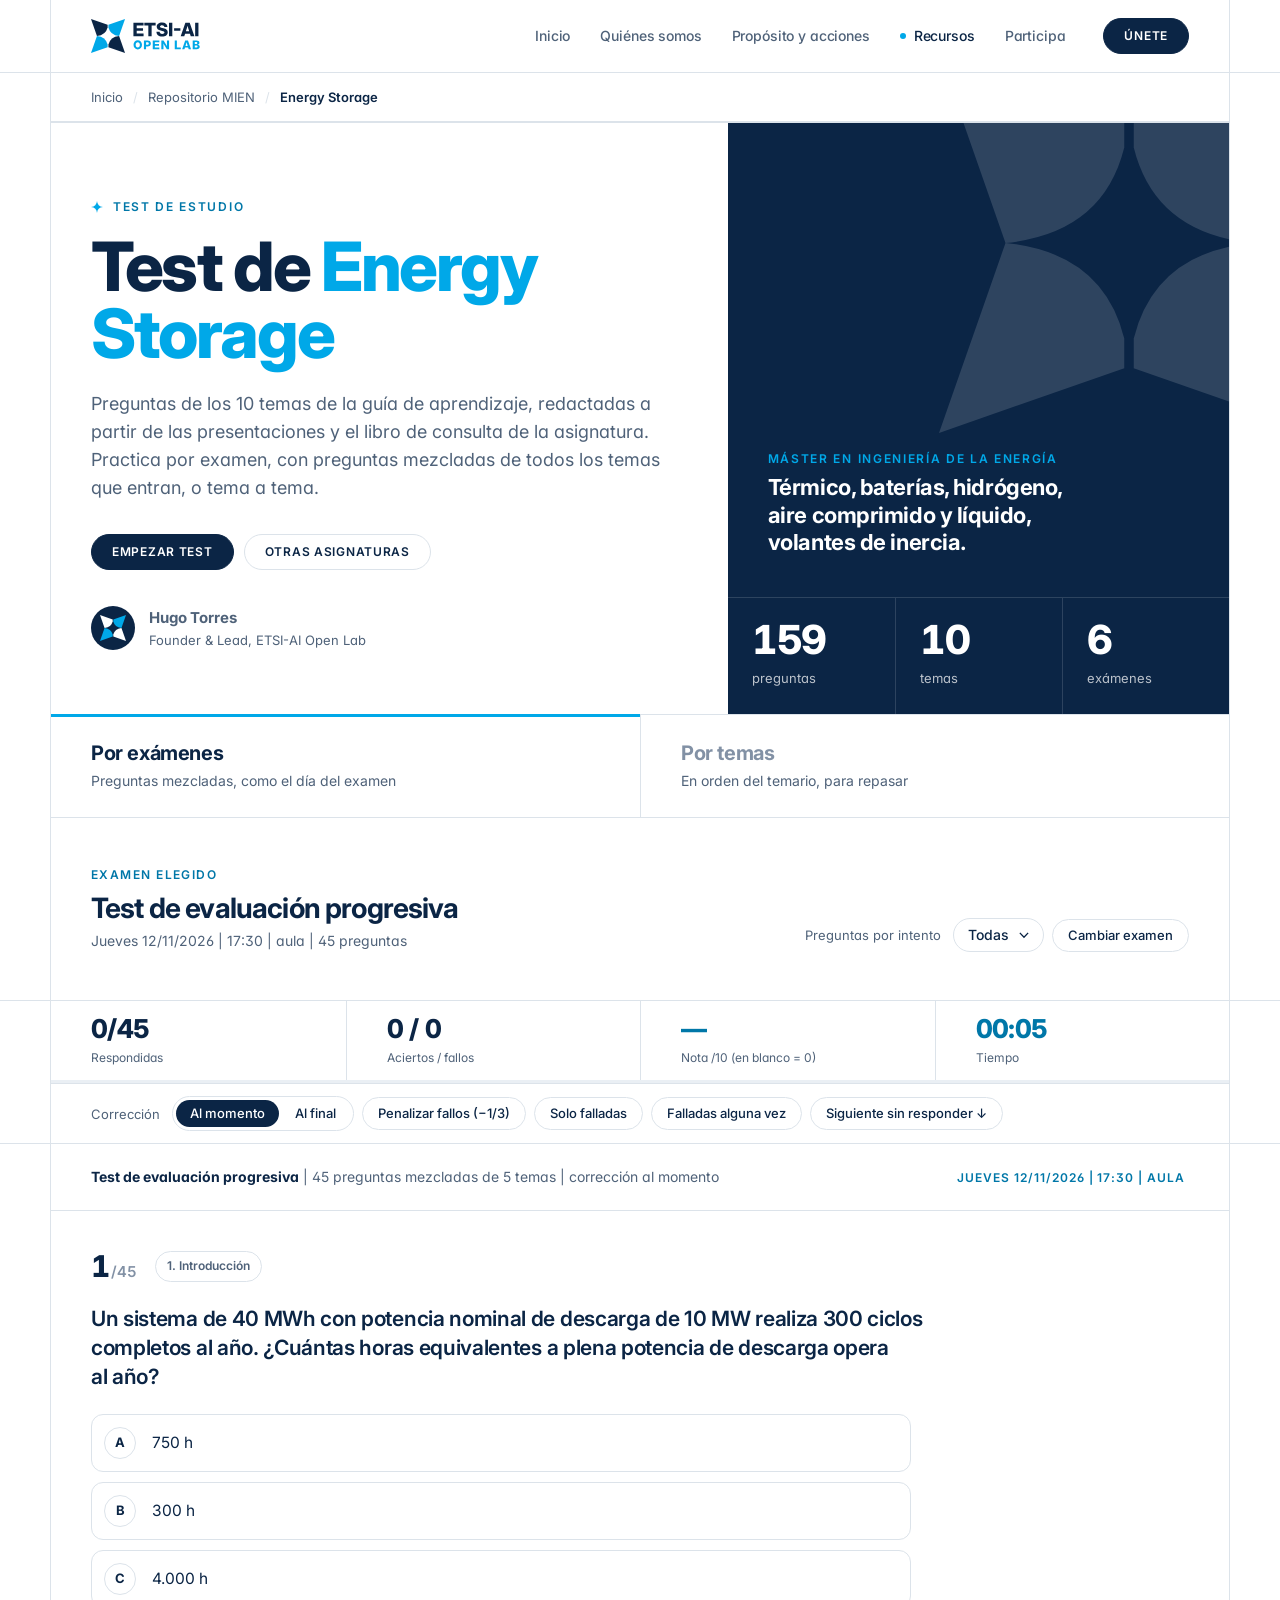
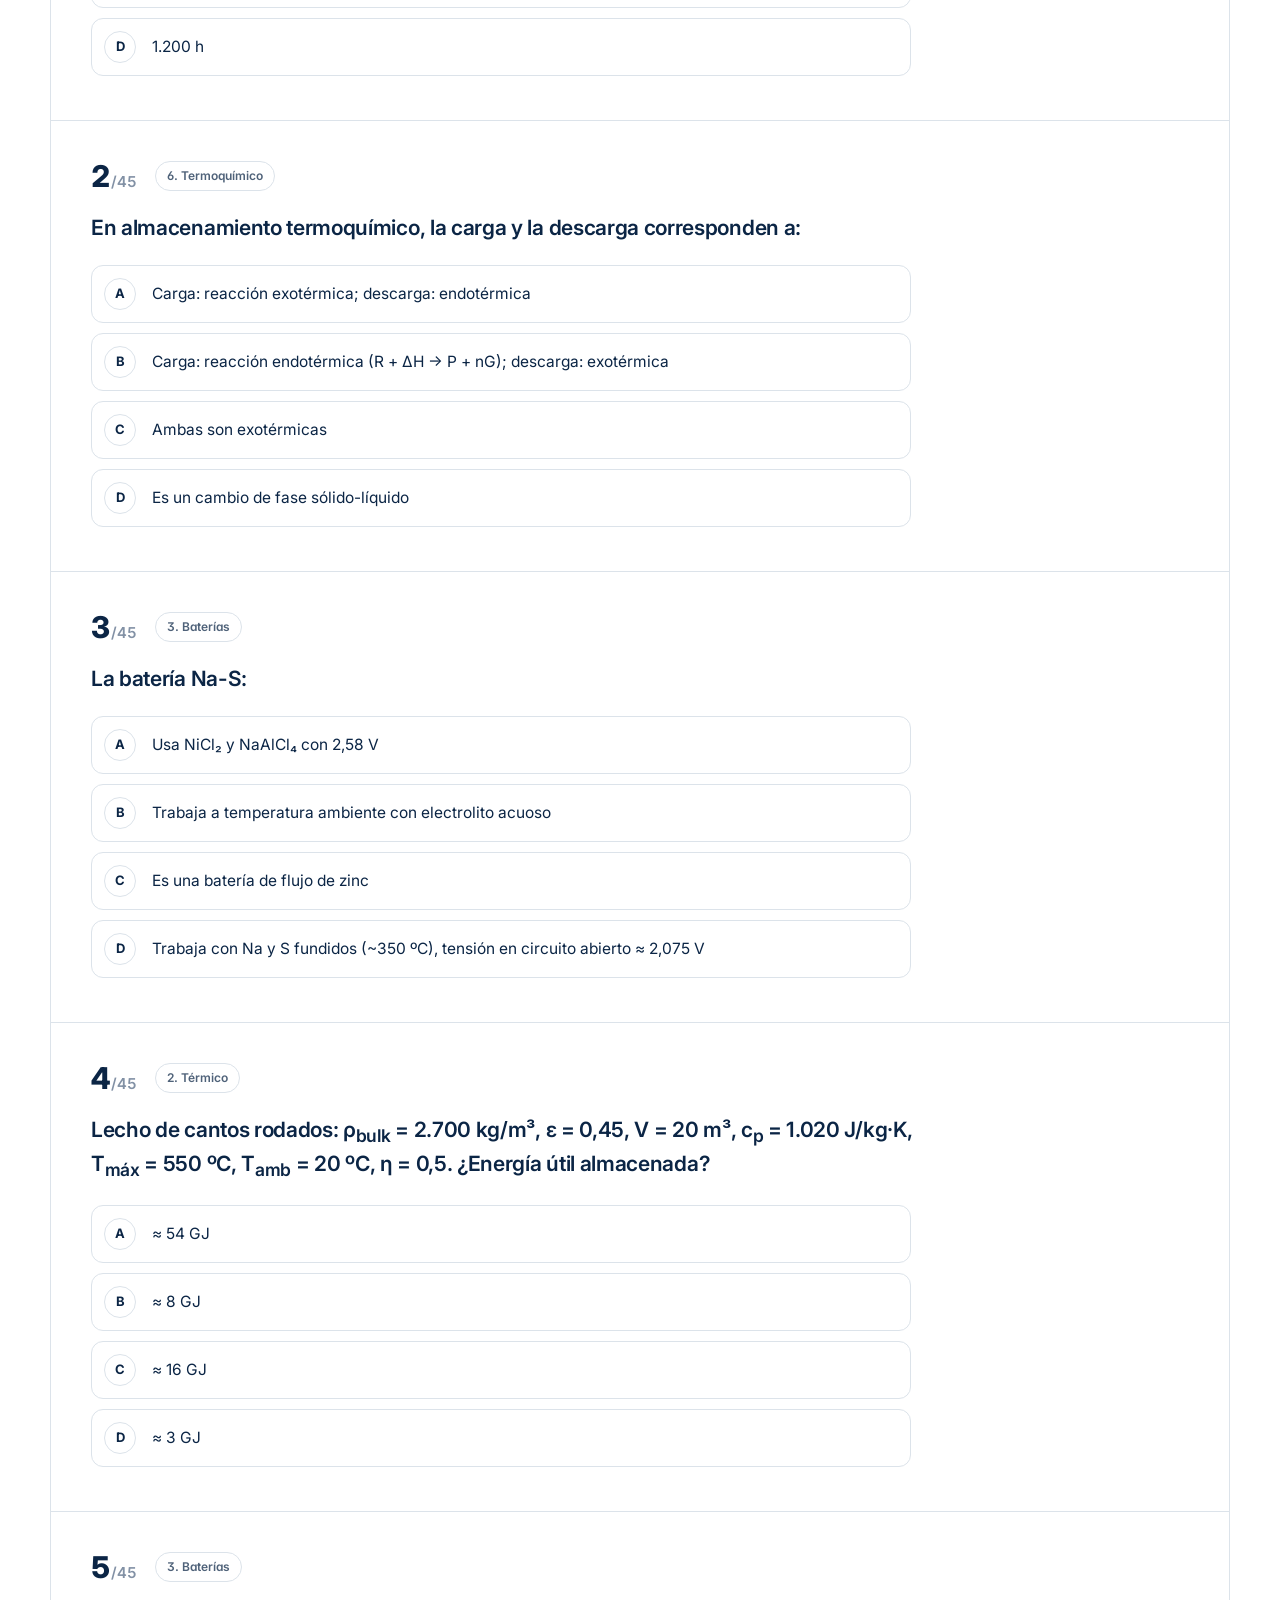
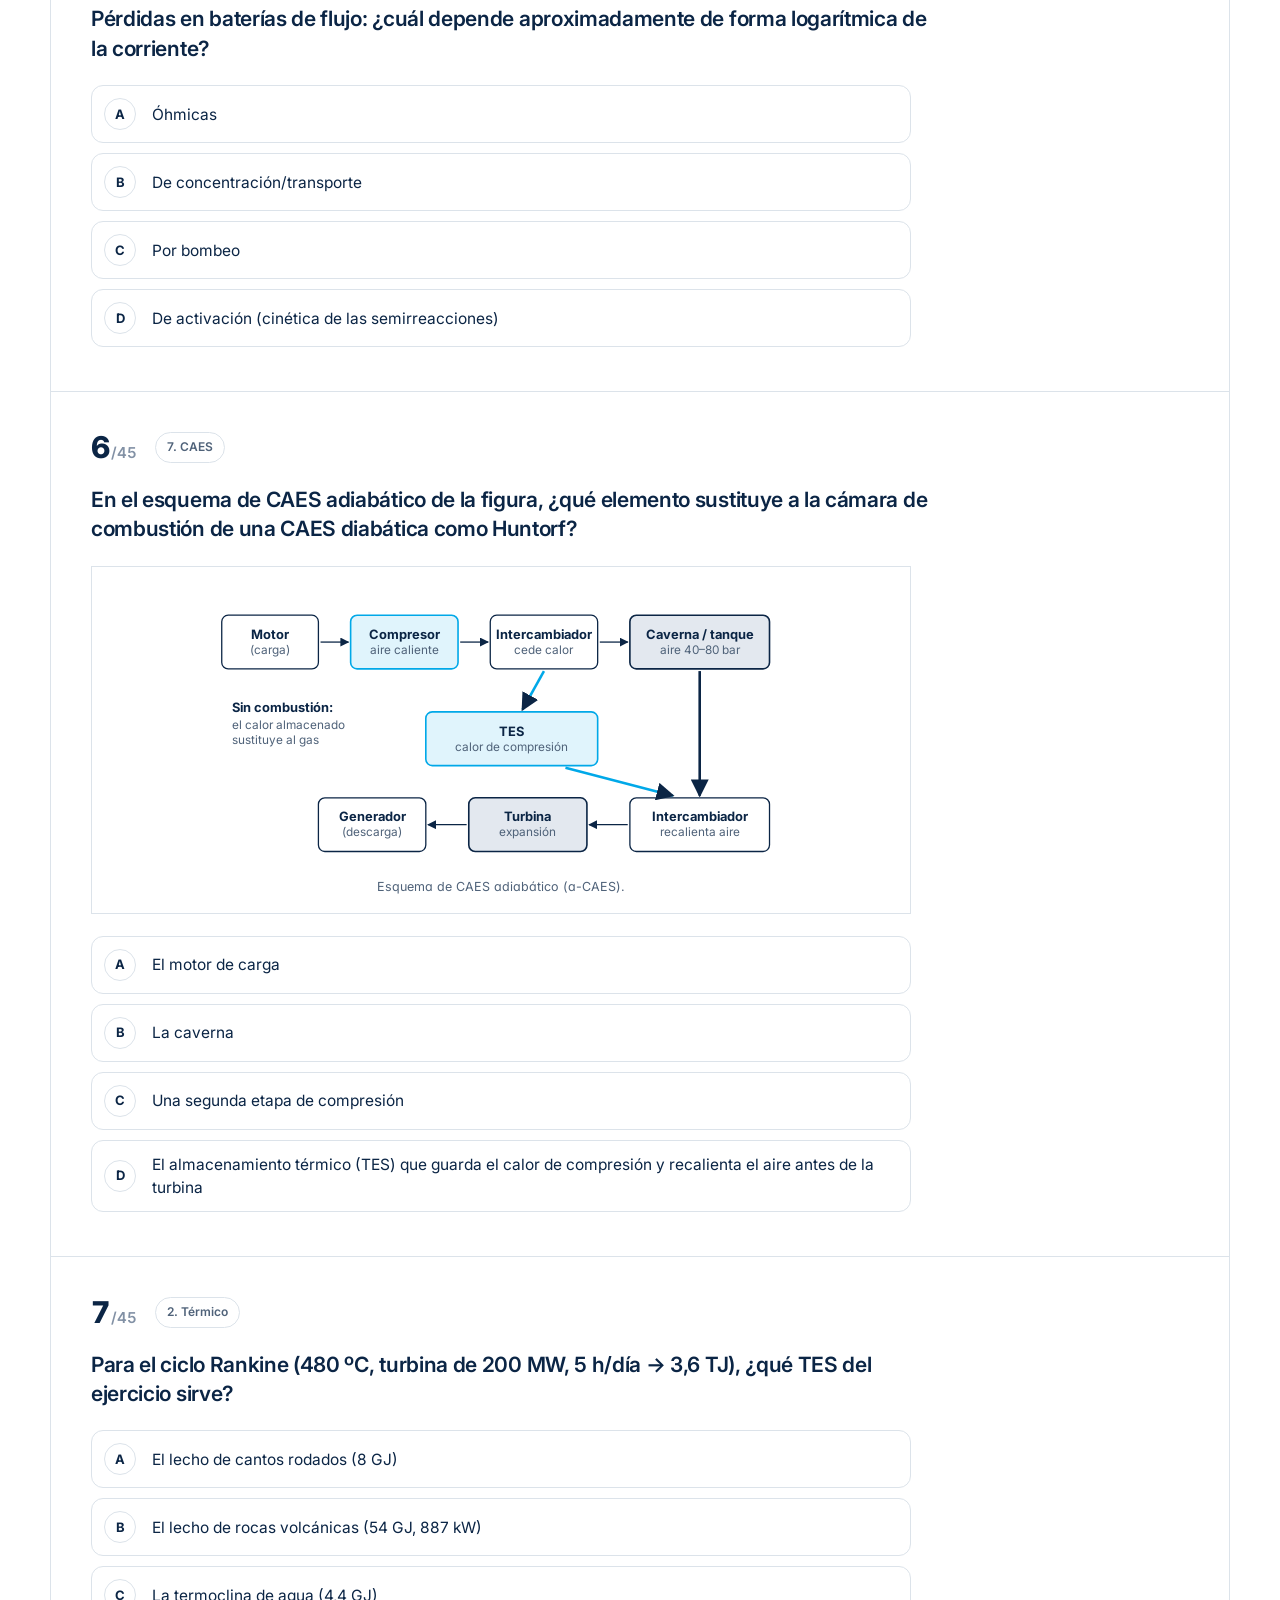
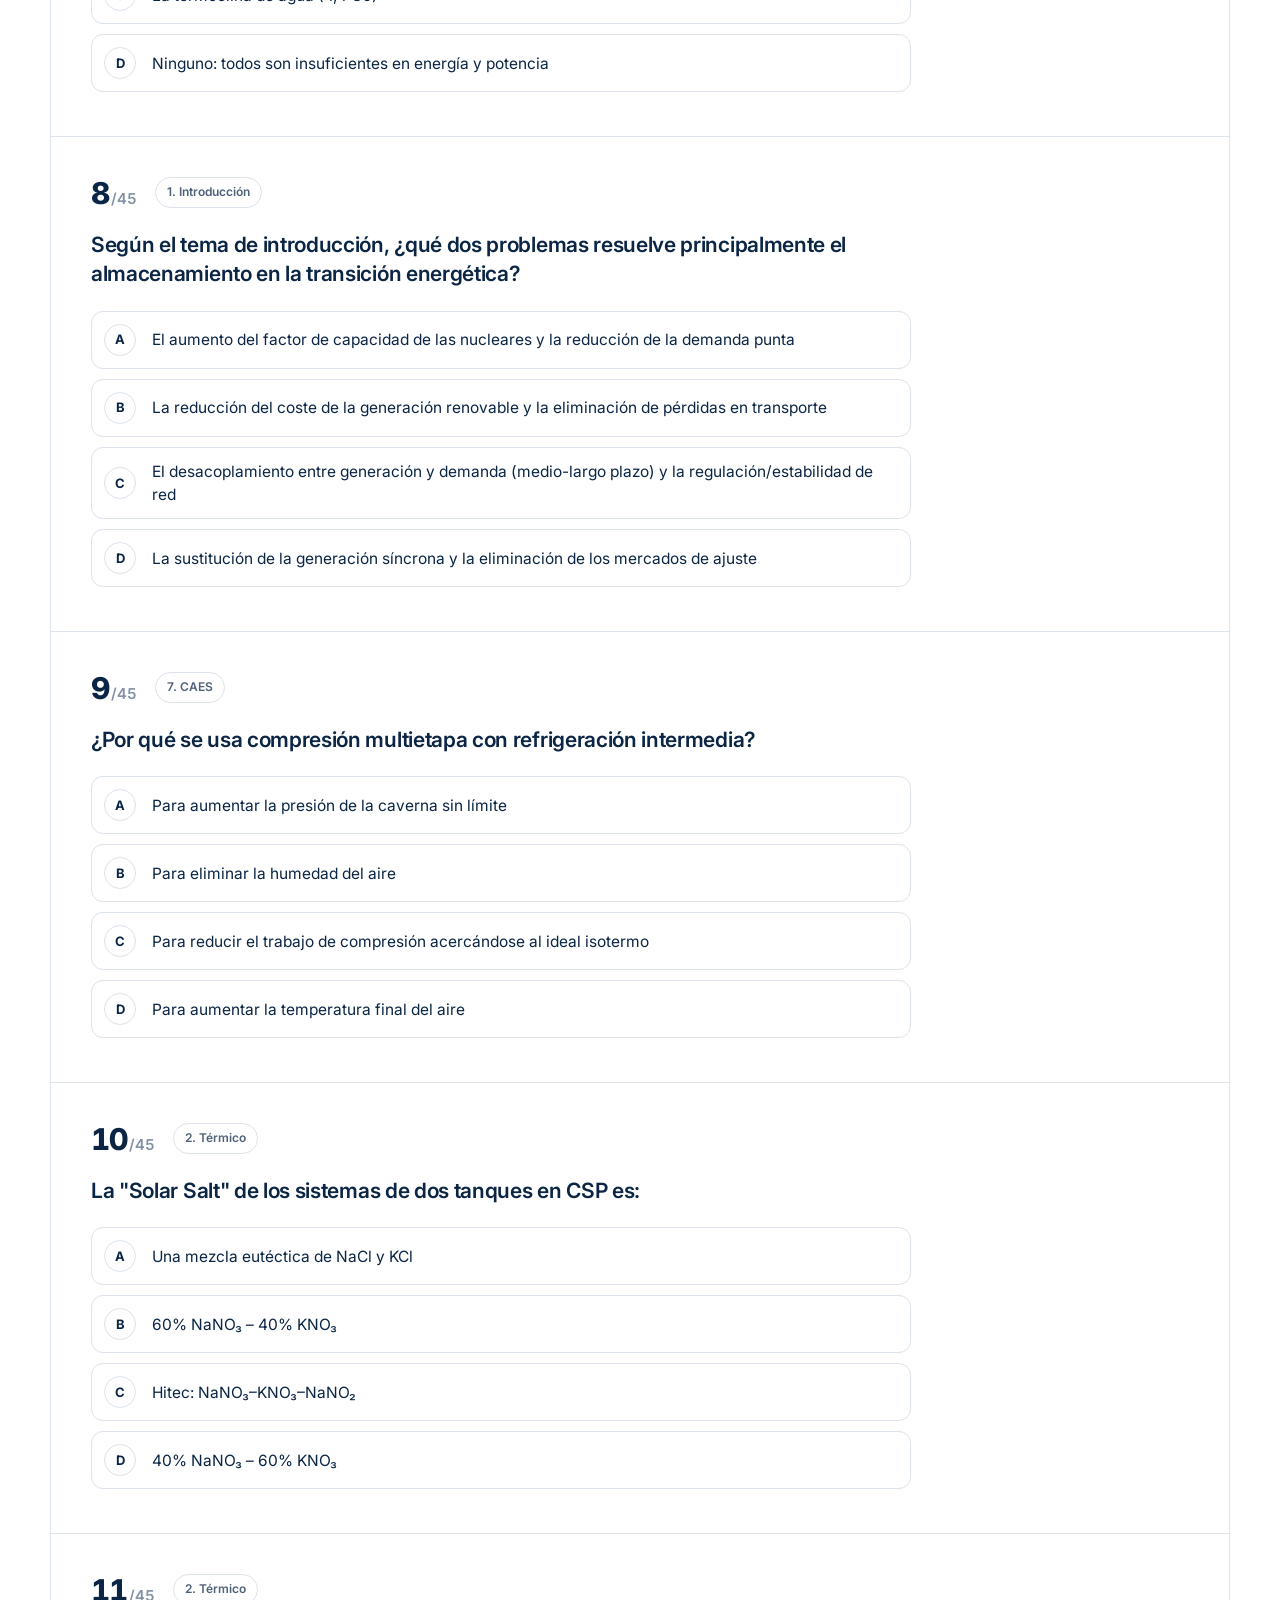
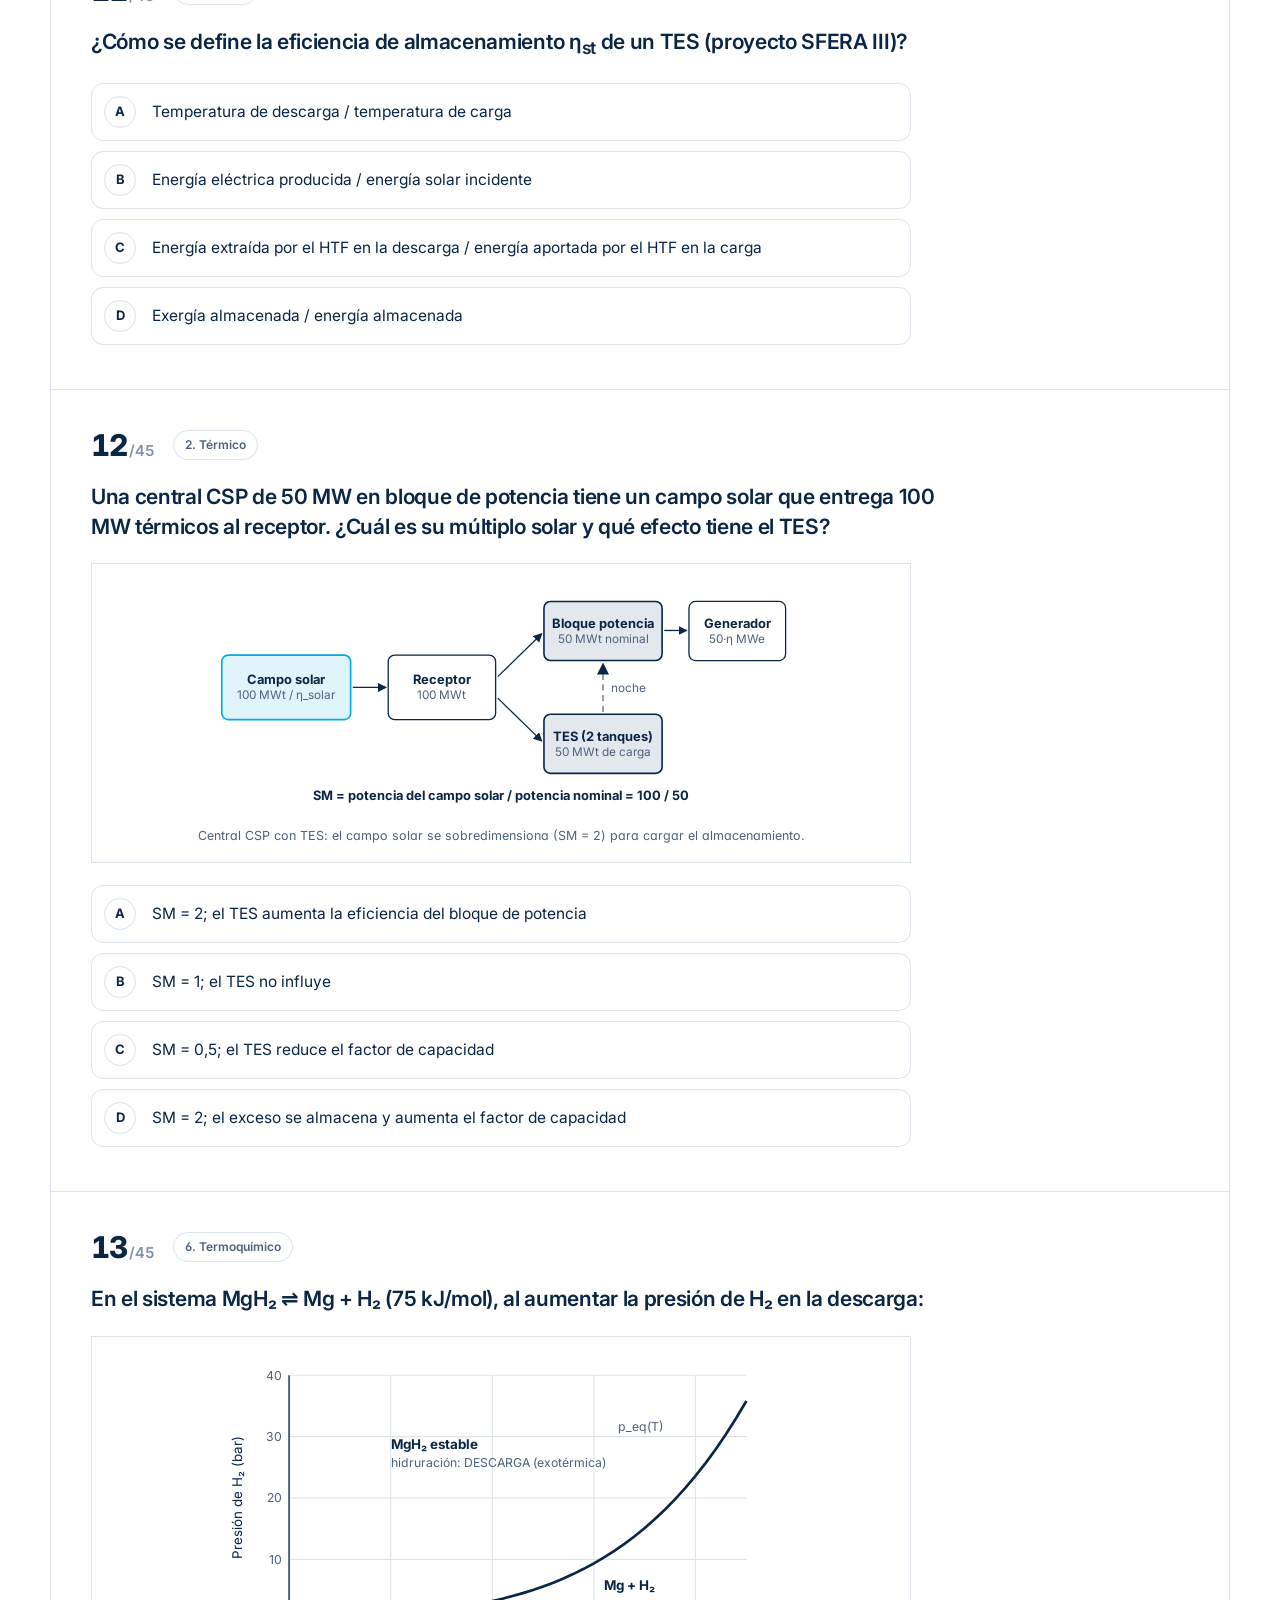
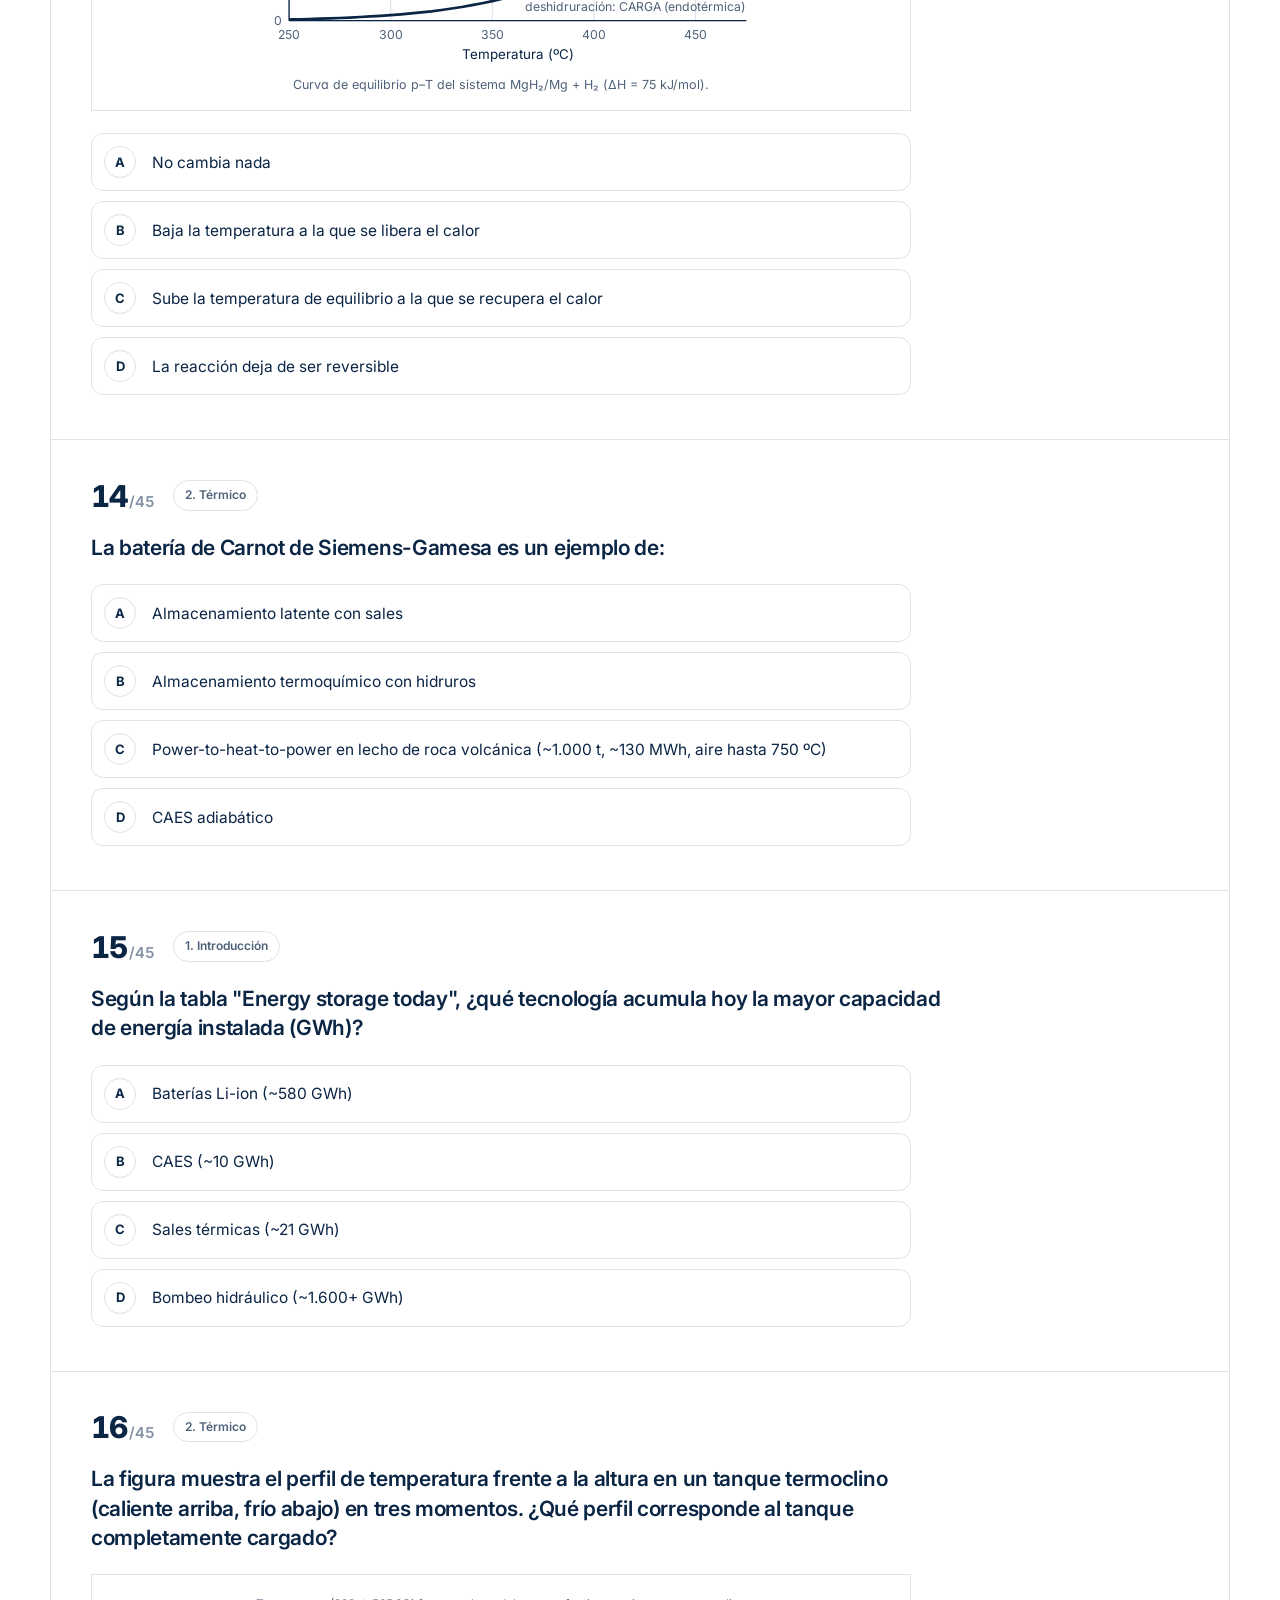
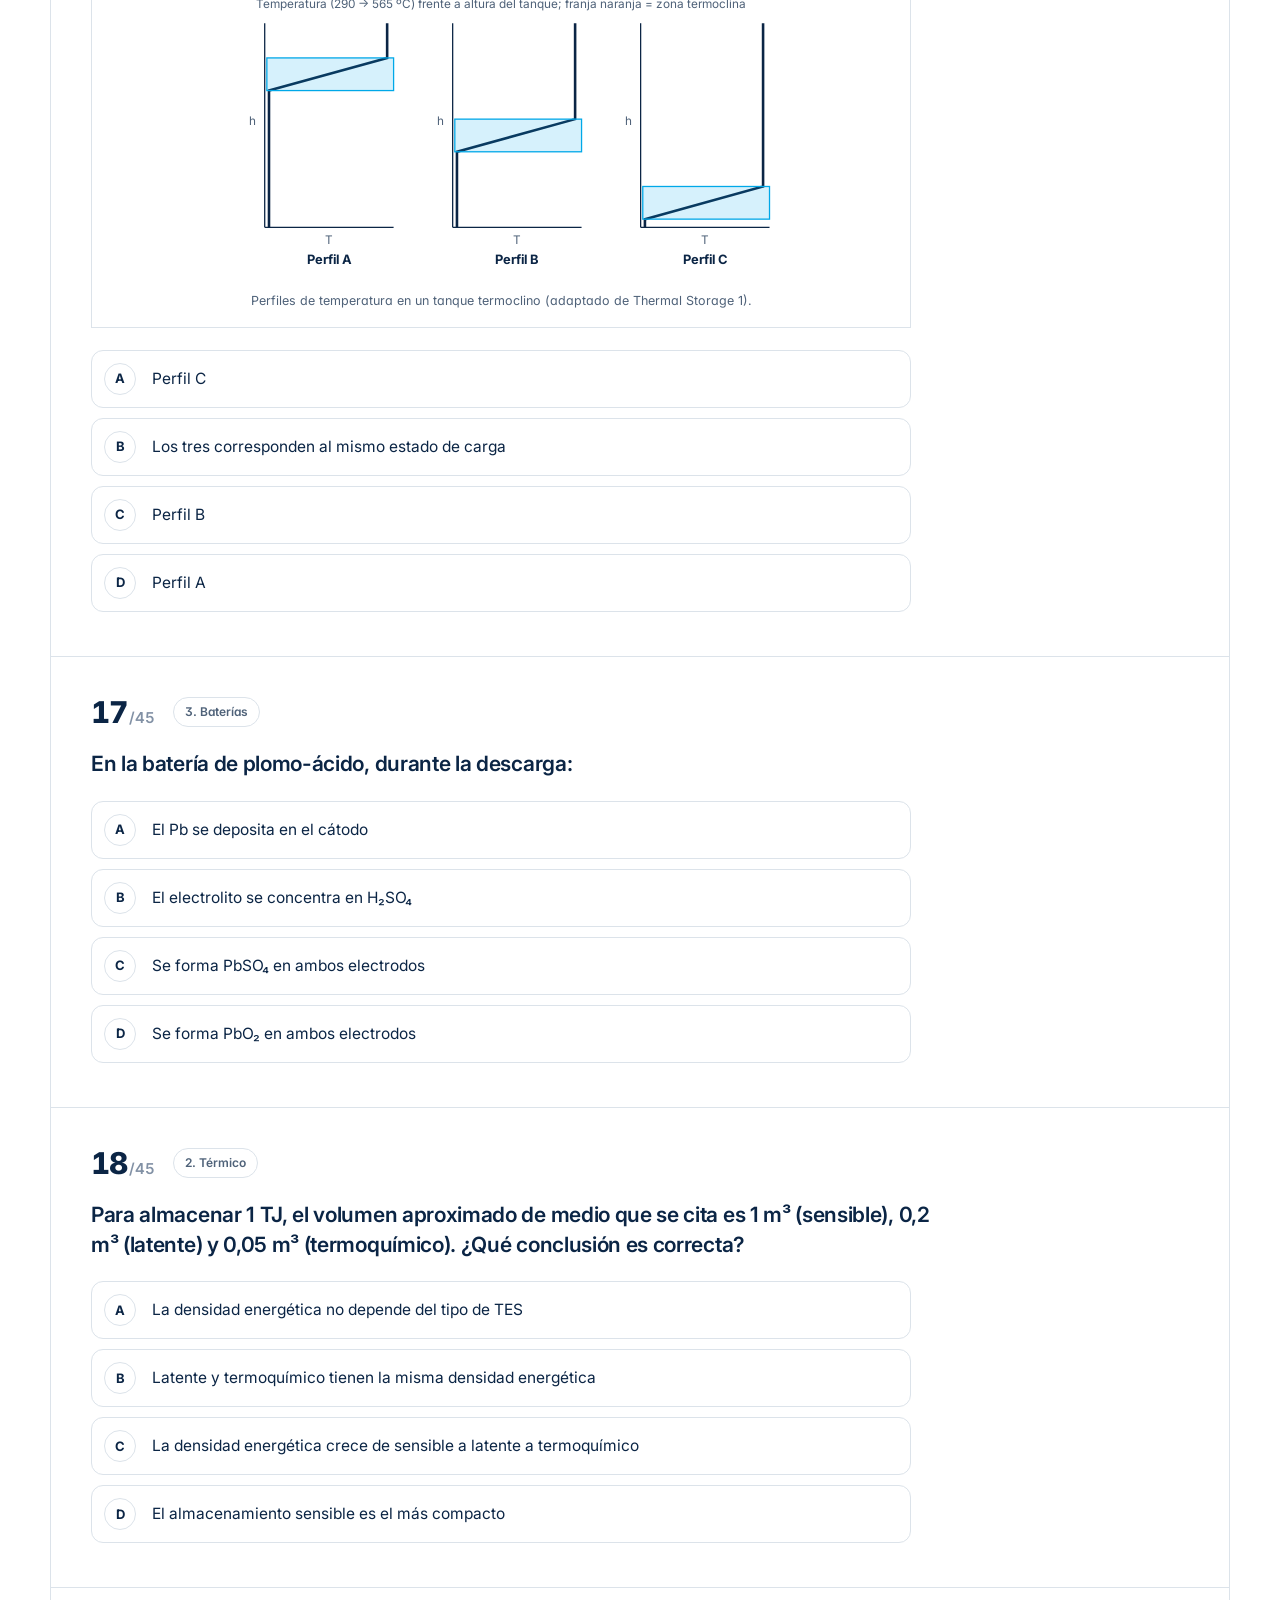
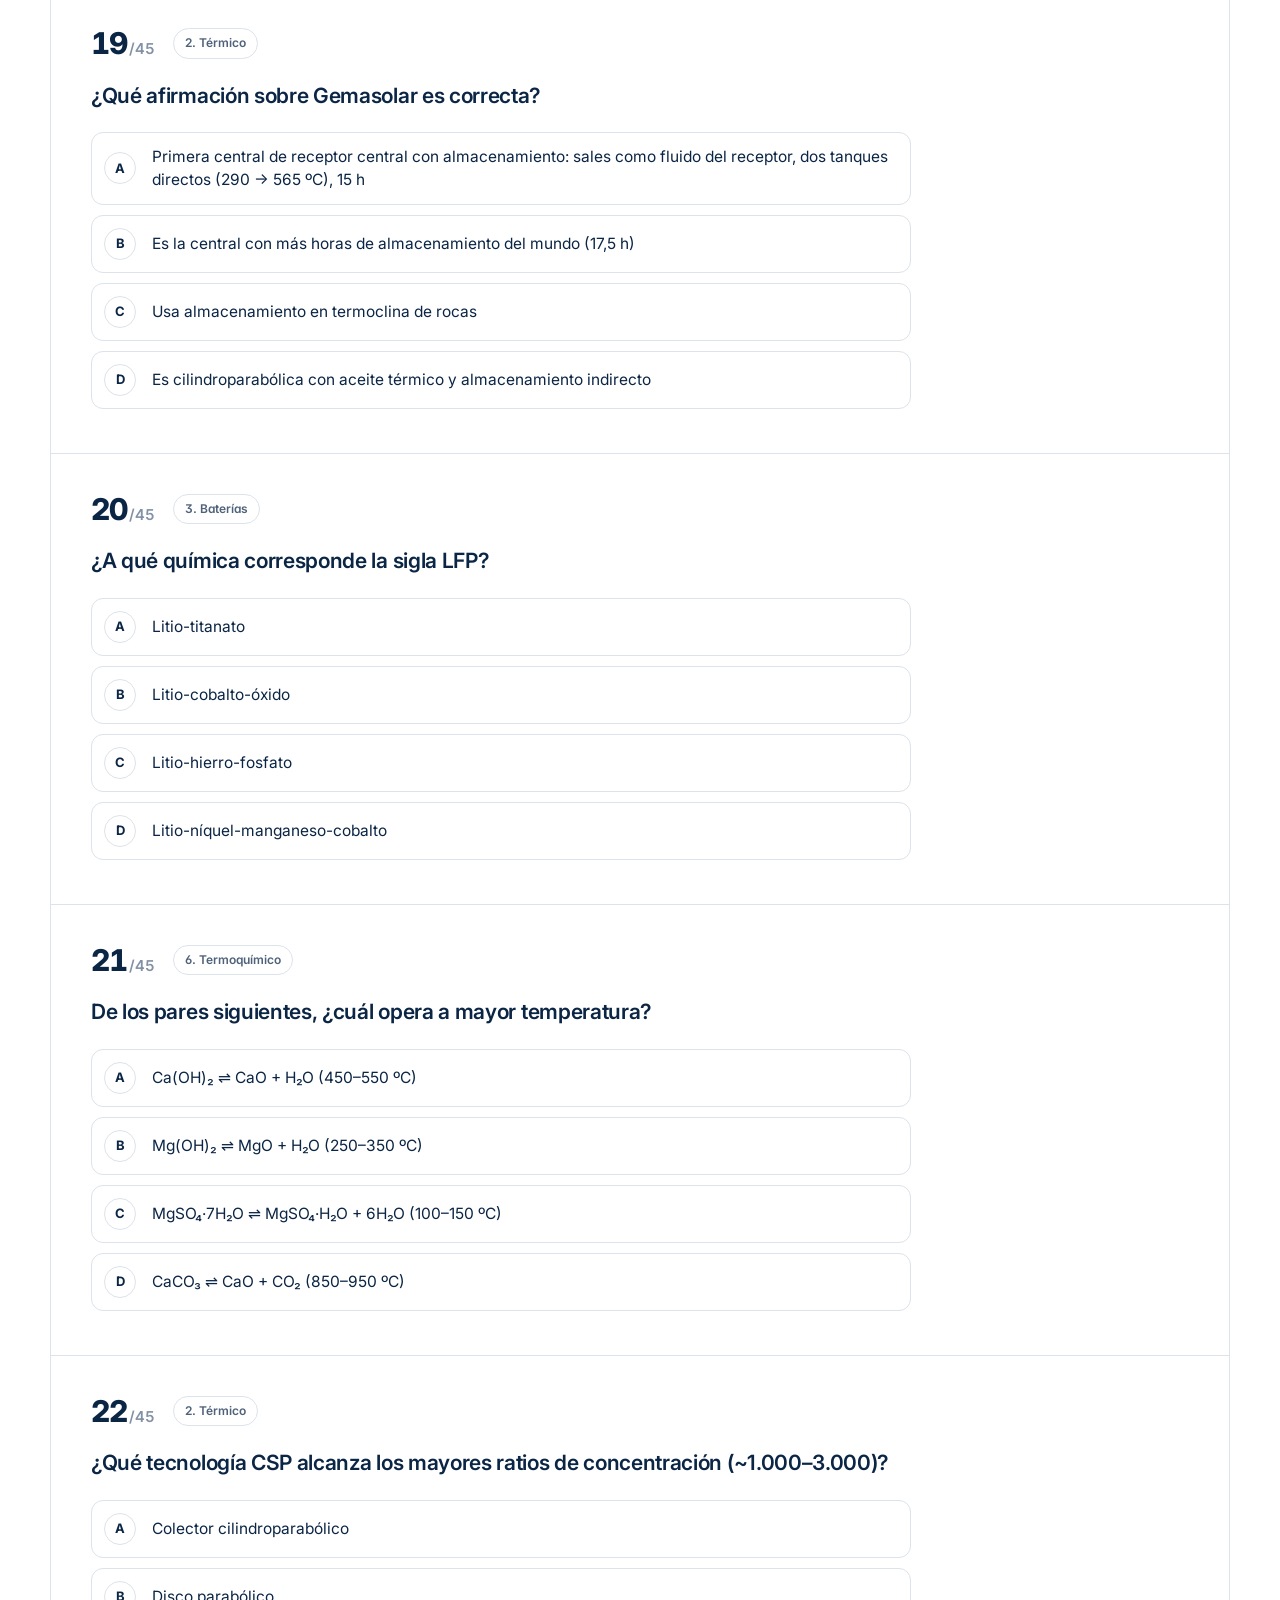
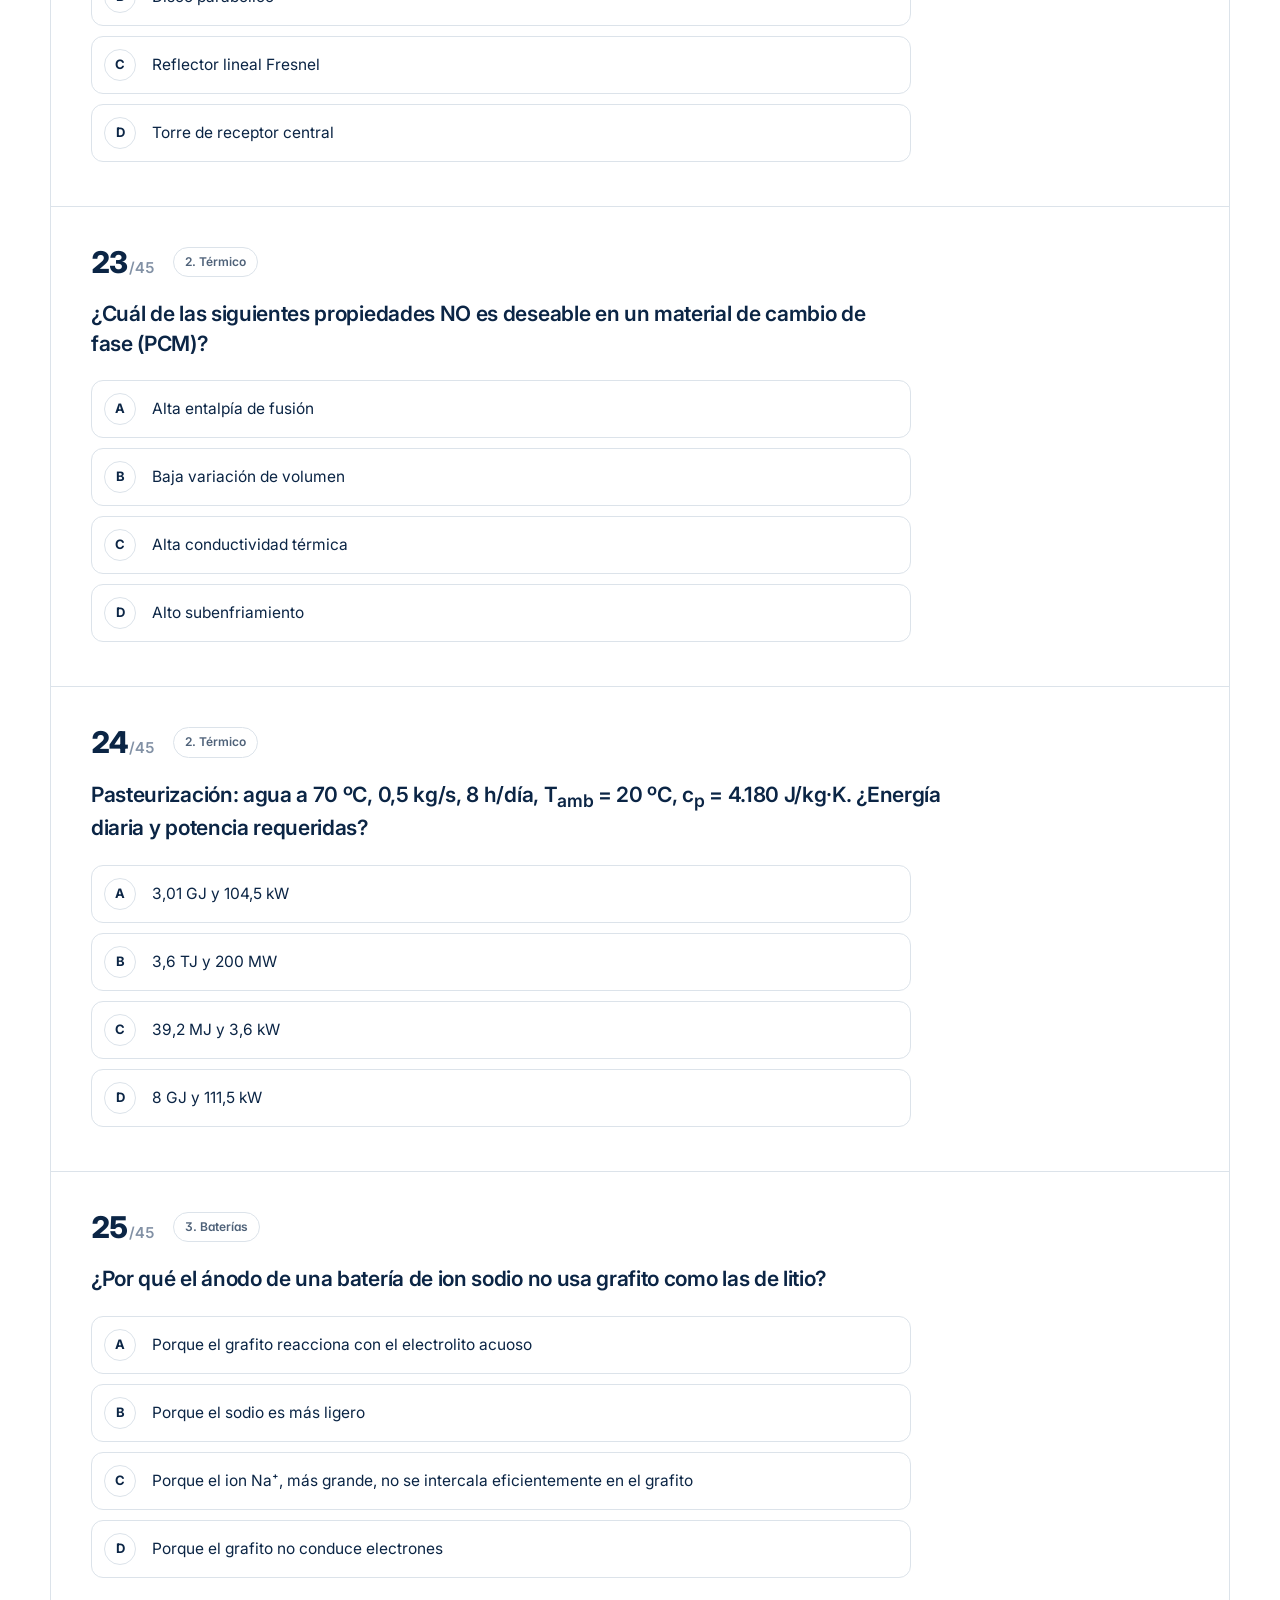
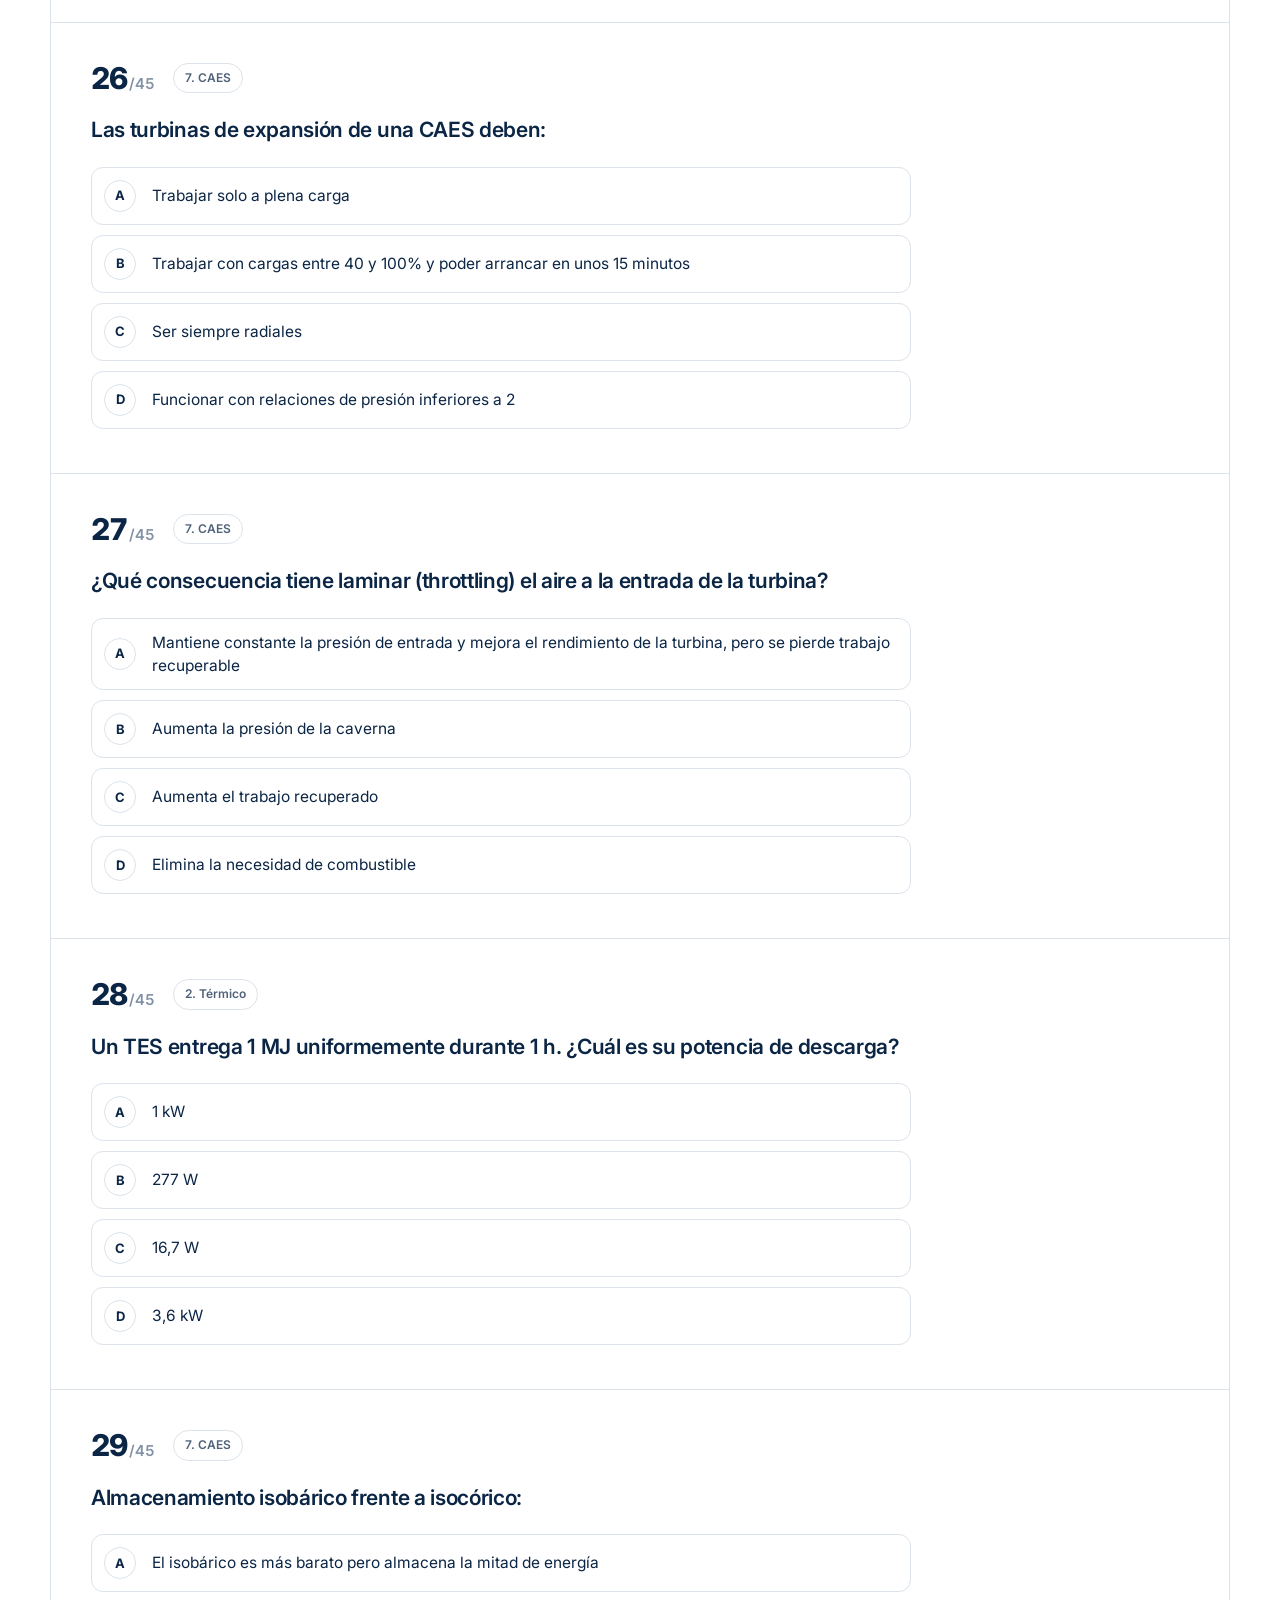
==== commit caba6c57: "Web de ETSI-AI Open Lab y arreglos imprescindibles en los tests - Nuevas páginas: Inicio, Quiénes so" ====
--- a/energy_storage_test.html
+++ b/energy_storage_test.html
@@ -3,13 +3,21 @@
 <head>
 <meta charset="utf-8">
 <meta name="viewport" content="width=device-width, initial-scale=1">
-<title>Energy Storage | Tests MIEN | ETSI-AI Open Lab</title>
-<meta name="description" content="Test de estudio de Energy Storage del Máster en Ingeniería de la Energía (UPM), por ETSI-AI Open Lab.">
+<title>Test de Energy Storage | Repositorio MIEN | ETSI-AI Open Lab</title>
+<meta name="description" content="Test de estudio de Energy Storage del Máster en Ingeniería de la Energía (UPM): 159 preguntas con corrección y explicación. Por ETSI-AI Open Lab.">
 <meta name="author" content="Hugo Torres, ETSI-AI Open Lab">
 <meta name="theme-color" content="#0B2545">
-<meta property="og:title" content="Test de Energy Storage | ETSI-AI Open Lab">
-<meta property="og:description" content="Test de estudio de Energy Storage del Máster en Ingeniería de la Energía (UPM), por ETSI-AI Open Lab.">
+<link rel="canonical" href="https://hugotorresorejudo.github.io/UPM-tests/energy_storage_test.html">
+<meta property="og:type" content="website">
 <meta property="og:site_name" content="ETSI-AI Open Lab">
+<meta property="og:locale" content="es_ES">
+<meta property="og:title" content="Test de Energy Storage | Repositorio MIEN | ETSI-AI Open Lab">
+<meta property="og:description" content="Test de estudio de Energy Storage del Máster en Ingeniería de la Energía (UPM): 159 preguntas con corrección y explicación. Por ETSI-AI Open Lab.">
+<meta property="og:url" content="https://hugotorresorejudo.github.io/UPM-tests/energy_storage_test.html">
+<meta property="og:image" content="https://hugotorresorejudo.github.io/UPM-tests/assets/og/og-energy-storage.png">
+<meta property="og:image:width" content="1200">
+<meta property="og:image:height" content="627">
+<meta name="twitter:card" content="summary_large_image">
 <link rel="icon" href="assets/brand/favicon.svg" type="image/svg+xml">
 <link rel="icon" href="assets/brand/favicon-32.png" sizes="32x32" type="image/png">
 <link rel="apple-touch-icon" href="assets/brand/apple-touch-icon.png">
@@ -22,19 +30,22 @@
 <a class="skip" href="#contenido">Saltar al contenido</a>
 <header class="site">
   <div class="site__in">
-    <a class="site__logo" href="index.html" aria-label="ETSI-AI Open Lab, inicio de los tests"><img src="assets/brand/logo-horizontal-color.svg" alt="ETSI-AI Open Lab" width="109" height="34"></a>
-    <nav class="site__nav" aria-label="Tests"><a href="index.html">Todos los tests</a><a href="energy_storage_test.html" aria-current="page">Energy Storage</a><a href="impactos_test.html">Impactos Medioambientales</a></nav>
-    <a class="pill" href="https://www.linkedin.com/company/etsi-ai-open-lab" target="_blank" rel="noopener">Síguenos ↗</a>
+    <a class="site__logo" href="index.html" aria-label="ETSI-AI Open Lab, inicio"><img src="assets/brand/logo-horizontal-color.svg" alt="ETSI-AI Open Lab" width="109" height="34"></a>
+    <nav class="site__nav" aria-label="Principal"><a href="index.html">Inicio</a><a href="quienes-somos.html">Quiénes somos</a><a href="proposito.html">Propósito y acciones</a><a href="recursos.html" aria-current="page">Recursos</a><a href="participa.html">Participa</a></nav>
+    <a class="pill site__cta" href="participa.html">Únete</a>
+    <details class="menu"><summary>Menú</summary><nav aria-label="Principal (móvil)"><a href="index.html">Inicio</a><a href="quienes-somos.html">Quiénes somos</a><a href="proposito.html">Propósito y acciones</a><a href="recursos.html" aria-current="page">Recursos</a><a href="participa.html">Participa</a><a href="participa.html">Únete a la comunidad</a></nav></details>
   </div>
 </header>
 
 <div class="marco" id="contenido">
+  <nav class="migas" aria-label="Estás en"><a href="index.html">Inicio</a><span class="sl" aria-hidden="true">/</span><a href="recursos.html">Repositorio MIEN</a><span class="sl" aria-hidden="true">/</span><span aria-current="page">Energy Storage</span></nav>
   <section class="seccion">
     <div class="hero">
       <div class="hero__txt">
-        <p class="etq">Repositorio MIEN</p>
+        <p class="etq">Test de estudio</p>
         <h1>Test de <em>Energy Storage</em></h1>
         <p class="hero__sub">Preguntas de los 10 temas de la guía de aprendizaje, redactadas a partir de las presentaciones y el libro de consulta de la asignatura. Practica por examen, con preguntas mezcladas de todos los temas que entran, o tema a tema.</p>
+        <div class="hero__cta"><a class="pill" href="#empezar">Empezar test</a><a class="pill pill--ghost" href="recursos.html">Otras asignaturas</a></div>
         <div class="autor">
           <span class="autor__av"><img src="assets/brand/simbolo-negativo.svg" alt=""></span>
           <span><b>Hugo Torres</b><span>Founder &amp; Lead, ETSI-AI Open Lab</span></span>
@@ -42,14 +53,11 @@
       </div>
       <aside class="ficha" aria-label="Datos del test">
         <img class="ficha__marca" src="assets/brand/simbolo-mono-blanco.svg" alt="">
-        <div class="ficha__top">
-          <small>Máster en Ingeniería de la Energía</small>
-          <p>Térmico, baterías, hidrógeno, aire comprimido y líquido, volantes de inercia.</p>
-        </div>
+        <div class="ficha__top"><small>Máster en Ingeniería de la Energía</small><p>Térmico, baterías, hidrógeno, aire comprimido y líquido, volantes de inercia.</p></div>
         <div class="ficha__datos">
-          <div><b id="stQ">–</b><span>preguntas</span></div>
-          <div><b id="stB">–</b><span>temas</span></div>
-          <div><b id="stE">–</b><span>exámenes</span></div>
+          <div><b id="stQ">159</b><span>preguntas</span></div>
+          <div><b id="stB">10</b><span>temas</span></div>
+          <div><b id="stE">6</b><span>exámenes</span></div>
         </div>
       </aside>
     </div>
@@ -63,16 +71,17 @@
   <div id="setup"></div>
 </div>
 
-<div class="bar">
+<div class="bar" id="bar">
   <div class="bar__in">
     <div class="score">
       <div class="tile"><b id="sAns">0/0</b><span>Respondidas</span></div>
-      <div class="tile"><b id="sOk">–</b><span>Aciertos / fallos</span></div>
-      <div class="tile hl"><b id="sPct">–</b><span id="sPctLbl">Nota sobre 10</span></div>
+      <div class="tile"><b id="sOk">—</b><span>Aciertos / fallos</span></div>
+      <div class="tile hl"><b id="sPct">—</b><span id="sPctLbl">Nota sobre 10</span></div>
       <div class="tile"><b id="sTime" class="timer">00:00</b><span>Tiempo</span></div>
+      <button type="button" class="bAjustes" id="bAjustes" aria-expanded="false" aria-controls="controls">Ajustes</button>
     </div>
     <div class="progress" aria-hidden="true"><i id="prog" style="width:0%"></i></div>
-    <div class="controls">
+    <div class="controls" id="controls">
       <span class="label">Corrección</span>
       <div class="seg" role="group" aria-label="Corrección">
         <button type="button" id="mStudy">Al momento</button>
@@ -83,11 +92,13 @@
       <button type="button" class="btn" id="bMiss" aria-pressed="false">Falladas alguna vez</button>
       <button type="button" class="btn" id="bNext">Siguiente sin responder ↓</button>
     </div>
+    <div class="confirm" id="confirm" role="alertdialog" aria-live="polite" hidden><span></span><button type="button" class="btn blue" data-ok>Aceptar</button><button type="button" class="btn" data-no>Cancelar</button></div>
   </div>
 </div>
 
 <div class="marco">
   <main>
+    <div id="empezar" aria-hidden="true"></div>
     <div class="banner" id="banner"></div>
     <div class="list" id="list"></div>
     <div class="foot">
@@ -96,7 +107,18 @@
       <button type="button" class="btn" id="bClearHist">Borrar historial de fallos</button>
     </div>
     <p class="hint page-hint">Atajos en la pregunta enfocada: <kbd>1</kbd>–<kbd>4</kbd> o <kbd>A</kbd>–<kbd>D</kbd> para responder. El progreso se guarda en este navegador.</p>
+    <section class="panel porTema" id="porTema"><h2>Aciertos por tema en este intento</h2><div class="blocks" id="blocks"></div></section>
   </main>
+  <section class="seccion cta-band">
+    <img src="assets/brand/simbolo-mono-blanco.svg" alt="">
+    <div class="cta-band__in">
+      <h2>¿Te ha servido este <em>test</em>?</h2>
+      <div>
+        <p>Cuéntanos en dos líneas qué mejorarías. Con tu opinión medimos si el Lab ayuda de verdad a estudiar.</p>
+        <div class="row"><a class="pill pill--sky" href="mailto:htorresorejudo@gmail.com?subject=Opini%C3%B3n%20sobre%20el%20test%20de%20Energy%20Storage">Enviar mi opinión</a><a class="pill pill--ghost" href="participa.html">Únete al Lab</a></div>
+      </div>
+    </div>
+  </section>
 </div>
 
 <footer class="pie">
@@ -107,11 +129,12 @@
         <p class="pie__lema">Conocimiento abierto, <span>inteligencia compartida.</span></p>
       </div>
       <div>
-        <h4>Tests del máster</h4>
+        <h4>El proyecto</h4>
         <ul>
-          <li><a href="energy_storage_test.html">Energy Storage</a></li>
-          <li><a href="impactos_test.html">Impactos Medioambientales</a></li>
-          <li><a href="index.html">Todos los tests</a></li>
+          <li><a href="quienes-somos.html">Quiénes somos</a></li>
+          <li><a href="proposito.html">Propósito y acciones</a></li>
+          <li><a href="recursos.html">Recursos</a></li>
+          <li><a href="participa.html">Participa</a></li>
         </ul>
       </div>
       <div>
@@ -124,12 +147,11 @@
       </div>
     </div>
     <div class="pie__legal">
-      <span>Diseño y contenido: <b>Hugo Torres</b> para ETSI-AI Open Lab. Material de estudio no oficial: contrasta siempre con los apuntes de la asignatura.</span>
+      <span>Iniciativa independiente de estudiantes, nacida en el Máster en Ingeniería de la Energía de la UPM. No es un canal oficial de la universidad. Diseño y contenido: <b>Hugo Torres</b>.</span>
       <span>© 2026 ETSI-AI Open Lab <b>#ETSIAI</b></span>
     </div>
   </div>
 </footer>
-
 <script>
 const BLOCKS = [{"id": "intro", "short": "1. Introducción", "name": "1. Introducción: necesidad, clasificación y costes (LCOS, TRL)"}, {"id": "tes", "short": "2. Térmico", "name": "2. Almacenamiento térmico (sensible, latente, CSP)"}, {"id": "bat", "short": "3. Baterías", "name": "3. Baterías (Pb-ácido, Li-ion, Na-ion, flujo, Na-S, ZEBRA)"}, {"id": "sc", "short": "4. Supercond.", "name": "4. Supercondensadores"}, {"id": "h2", "short": "5. Vectores / H₂", "name": "5. Almacenamiento químico: hidrógeno y marco regulatorio"}, {"id": "tq", "short": "6. Termoquímico", "name": "6. Almacenamiento termoquímico"}, {"id": "caes", "short": "7. CAES", "name": "7. Aire comprimido (CAES)"}, {"id": "laes", "short": "8. LAES", "name": "8. Aire líquido (LAES)"}, {"id": "fw", "short": "9. Volantes", "name": "9. Volantes de inercia"}, {"id": "app", "short": "10. Aplicaciones", "name": "10. Aplicaciones y casos de dimensionado"}];
 const EXAMS = [{"id": "t1", "name": "Test de evaluación progresiva", "date": "Jueves 12/11/2026 | 17:30 | aula", "weight": "Tests + trabajo: 40%", "desc": "Temario confirmado por el profesor: general, almacenamiento térmico (sensible, latente y termoquímico), baterías y CAES", "blocks": ["intro", "tes", "tq", "bat", "caes"]}, {"id": "t2", "name": "Test 2", "date": "26/11/2026 | test online", "weight": "Tests 1 y 2 + trabajo: 40%", "desc": "LAES, volantes, supercondensadores, vectores energéticos (H₂) y aplicaciones", "blocks": ["laes", "fw", "sc", "h2", "app"]}, {"id": "fin", "name": "Examen final", "date": "Enero 2027 | presencial", "weight": "60% (o 100% sin evaluación continua)", "desc": "Todo el temario", "blocks": ["intro", "tes", "bat", "sc", "h2", "tq", "caes", "laes", "fw", "app"]}, {"id": "wu", "name": "Wuolah Exámenes Anteriores", "date": "Banco de exámenes anteriores", "weight": "", "note": "Fuentes: Test Parcial 1, PEC1 Moodle, PEC 1 English y exámenes de enero 2021, 2022, 2024 y 2026", "desc": "Preguntas tipo test y problemas de exámenes anteriores publicados en Wuolah, con su resolución", "blocks": []}, {"id": "pec25", "name": "PEC 1: October 2025 (Moodle)", "date": "Cuestionario de Moodle | en inglés", "weight": "", "note": "Las preguntas del intento de Moodle con su enunciado y opciones originales", "desc": "General, thermal, CAES, batteries", "blocks": []}, {"id": "teo", "name": "Solo teoría (sin ejercicios)", "date": "Banco completo | sin problemas numéricos", "weight": "", "note": "Todas las preguntas teóricas del banco (temario, Wuolah y Moodle), sin duplicados", "desc": "Preguntas conceptuales de los 10 temas, sin cálculos", "blocks": []}];
@@ -152,7 +174,8 @@
   onlyWrong: false,
   onlyMiss: false,
   hist: saved.hist || {},          // índice → {ok, ko}
-  sessions: saved.sessions || {}   // clave → {order, perms, answers, graded, start, end}
+  sessions: saved.sessions || {},  // clave → {order, perms, answers, graded, start, end}
+  pick: false                     // selector de exámenes plegado; se abre con «Cambiar examen»
 };
 function persist() {
   store.set({ view: S.view, examId: S.examId, block: S.block, size: S.size, mode: S.mode, pen: S.pen, hist: S.hist, sessions: S.sessions });
@@ -192,21 +215,25 @@
   document.getElementById("tabTopic").setAttribute("aria-selected", S.view === "topic");
   let html = "";
   if (S.view === "exam") {
-    html += `<div class="panel" style="margin-top:18px"><h2>Elige el examen</h2><p class="hint">Se mezclan al azar las preguntas de todos los temas que entran en cada examen; cada intento cambia el orden de preguntas y respuestas.</p><div class="exams">`;
+    const cur = examOf(S.examId);
+    const curQ = QS.filter(q => q.x.includes(cur.id)).length;
+    const sizeSel = `<label class="label" for="selSize">Preguntas por intento</label><select id="selSize">${["10", "20", "30", "all"].map(v => `<option value="${v}" ${S.size === v ? "selected" : ""}>${v === "all" ? "Todas" : v}</option>`).join("")}</select>`;
+    html += `<div class="panel"><div class="pick-head"><div><span class="pick-lbl">Examen elegido</span><h2>${esc(cur.name)}</h2><span class="hint">${esc(cur.date)} | ${curQ} preguntas</span></div><div class="row">${sizeSel}<button type="button" class="btn" id="bPick" aria-expanded="${S.pick}" aria-controls="examGrid">${S.pick ? "Cerrar" : "Cambiar examen"}</button></div></div>`;
+    html += `<div id="examGrid" ${S.pick ? "" : "hidden"}><p class="hint" style="margin:18px 0 0">Se mezclan al azar las preguntas de todos los temas que entran en cada examen; cada intento cambia el orden de preguntas y respuestas.</p><div class="exams">`;
     EXAMS.forEach(e => {
       const eq = QS.filter(q => q.x.includes(e.id)); const n = eq.length; const nb = new Set(eq.map(q => q.b)).size;
       html += `<button type="button" class="exam" data-ex="${e.id}" aria-pressed="${e.id === S.examId}"><span class="d">${esc(e.date)}</span><h2>${esc(e.name)}</h2><span>${esc(e.desc)}</span>${e.weight ? `<span class="w">Peso: ${esc(e.weight)}</span>` : (e.note ? `<span class="w">${esc(e.note)}</span>` : "")}<span class="n">${n} preguntas | ${nb} temas</span></button>`;
     });
-    html += `</div><div class="row"><label class="label" for="selSize">Preguntas por intento</label><select id="selSize">${["10", "20", "30", "all"].map(v => `<option value="${v}" ${S.size === v ? "selected" : ""}>${v === "all" ? "Todas" : v}</option>`).join("")}</select></div></div>`;
+    html += `</div></div></div>`;
   } else {
-    html += `<div class="panel" style="margin-top:18px"><h2>Elige el tema</h2><div class="row">`;
+    html += `<div class="panel"><h2>Elige el tema</h2><div class="row">`;
     html += `<button type="button" class="chip" data-b="all" aria-pressed="${S.block === "all"}">Todos</button>`;
     BLOCKS.forEach(b => html += `<button type="button" class="chip" data-b="${b.id}" aria-pressed="${S.block === b.id}">${esc(b.short)}</button>`);
     html += `</div></div>`;
   }
-  html += `<div class="panel" style="margin-top:12px"><h2>Aciertos por tema en este intento</h2><div class="blocks" id="blocks"></div></div>`;
   el.innerHTML = html;
-  el.querySelectorAll(".exam").forEach(b => b.onclick = () => { S.examId = b.dataset.ex; S.onlyWrong = false; persist(); renderAll(); });
+  el.querySelectorAll(".exam").forEach(b => b.onclick = () => { S.examId = b.dataset.ex; S.pick = false; S.onlyWrong = false; persist(); renderAll(); document.getElementById("empezar").scrollIntoView({ behavior: "smooth" }); });
+  const pk = el.querySelector("#bPick"); if (pk) pk.onclick = () => { S.pick = !S.pick; renderSetup(); };
   const sel = el.querySelector("#selSize"); if (sel) sel.onchange = () => { S.size = sel.value; persist(); renderAll(); };
   el.querySelectorAll(".chip").forEach(c => c.onclick = () => { S.block = c.dataset.b; S.onlyWrong = false; persist(); renderAll(); });
 }
@@ -225,8 +252,8 @@
 function renderScore(s) {
   const c = computeScore(s);
   document.getElementById("sAns").textContent = c.answered + "/" + c.n;
-  document.getElementById("sOk").textContent = c.shown ? c.ok + " / " + c.ko : "–";
-  document.getElementById("sPct").textContent = c.nota === null ? "–" : c.nota.toFixed(1).replace(".", ",");
+  document.getElementById("sOk").textContent = c.shown ? c.ok + " / " + c.ko : "—";
+  document.getElementById("sPct").textContent = c.nota === null ? "—" : c.nota.toFixed(1).replace(".", ",");
   document.getElementById("sPctLbl").textContent = S.pen ? "Nota /10 (con penalización)" : "Nota /10 (en blanco = 0)";
   document.getElementById("prog").style.width = (c.n ? 100 * c.answered / c.n : 0) + "%";
   const bl = document.getElementById("blocks"); if (!bl) return;
@@ -337,12 +364,22 @@
 });
 document.getElementById("tabExam").onclick = () => { S.view = "exam"; S.onlyWrong = false; persist(); renderAll(); };
 document.getElementById("tabTopic").onclick = () => { S.view = "topic"; S.onlyWrong = false; persist(); renderAll(); };
+function askConfirm(msg, okLabel, fn) {
+  const box = document.getElementById("confirm");
+  box.querySelector("span").textContent = msg;
+  const ok = box.querySelector("[data-ok]"); ok.textContent = okLabel;
+  ok.onclick = () => { box.hidden = true; fn(); };
+  box.querySelector("[data-no]").onclick = () => { box.hidden = true; };
+  box.hidden = false; ok.focus();
+}
 function setMode(m) {
-  S.mode = m; const s = sess();
+  const s = sess();
   if (s.mode === m) return;
-  const started = Object.keys(s.answers).length > 0;
-  if (started) { S.sessions[sessionKey()] = newSession(); } else { s.mode = m; }
-  persist(); renderAll();
+  if (Object.keys(s.answers).length > 0) {
+    askConfirm("Cambiar la corrección empieza un intento nuevo y se pierden las respuestas de este.", "Empezar intento nuevo", () => { S.mode = m; S.sessions[sessionKey()] = newSession(); persist(); renderAll(); });
+    return;
+  }
+  S.mode = m; s.mode = m; persist(); renderAll();
 }
 document.getElementById("mStudy").onclick = () => setMode("study");
 document.getElementById("mExam").onclick = () => setMode("exam");
@@ -358,15 +395,16 @@
 document.getElementById("bGrade").onclick = () => {
   const s = sess(); s.graded = true; s.end = Date.now();
   s.order.forEach(i => { if (s.answers[i] !== undefined) recordHist(i, isRight(i, s)); });
-  persist(); refresh(); tick(); window.scrollTo({ top: 0 });
+  persist(); refresh(); tick(); document.getElementById("porTema").scrollIntoView({ behavior: "smooth" });
 };
 document.getElementById("bRestart").onclick = () => {
   S.sessions[sessionKey()] = newSession(); S.onlyWrong = false; persist(); renderAll(); window.scrollTo({ top: 0 });
 };
-document.getElementById("bClearHist").onclick = () => { S.hist = {}; S.onlyMiss = false; persist(); refresh(); };
-document.getElementById("stQ").textContent = QS.length;
-document.getElementById("stB").textContent = BLOCKS.length;
-document.getElementById("stE").textContent = EXAMS.length;
+document.getElementById("bClearHist").onclick = () => askConfirm("Se borrará el registro de preguntas falladas de esta asignatura en este navegador.", "Borrar historial", () => { S.hist = {}; S.onlyMiss = false; persist(); refresh(); });
+document.getElementById("bAjustes").onclick = () => {
+  const bar = document.getElementById("bar"); const open = !bar.classList.contains("open");
+  bar.classList.toggle("open", open); document.getElementById("bAjustes").setAttribute("aria-expanded", open);
+};
 renderAll();
 </script>
 </body>
--- a/assets/etsiai.css
+++ b/assets/etsiai.css
@@ -273,3 +273,145 @@
   .controls > * { flex: none; }
 }
 @media (prefers-reduced-motion: reduce) { * { transition: none !important; scroll-behavior: auto !important; } }
+
+/* =====================================================================
+   Web del proyecto: menú, migas, rejillas de celdas, estados, CTA
+   ===================================================================== */
+.menu { display: none; margin-left: auto; position: relative; }
+.menu summary { list-style: none; cursor: pointer; border: 1px solid var(--line); border-radius: 999px; padding: 9px 16px; font: 600 12px/1 var(--font); letter-spacing: .06em; text-transform: uppercase; }
+.menu summary::-webkit-details-marker { display: none; }
+.menu[open] summary { background: var(--navy); color: #fff; border-color: var(--navy); }
+.menu nav { position: absolute; right: 0; top: calc(100% + 10px); width: min(300px, calc(100vw - 32px)); background: #fff; border: 1px solid var(--line); box-shadow: 0 16px 40px rgba(11,37,69,.12); display: grid; }
+.menu nav a { padding: 14px 18px; text-decoration: none; font-weight: 600; border-top: 1px solid var(--line-soft); }
+.menu nav a:first-child { border-top: 0; }
+.menu nav a[aria-current="page"] { color: var(--sky-ink); }
+
+.migas { display: flex; flex-wrap: wrap; gap: 4px 0; align-items: center; padding: 14px var(--pad-x); border-bottom: 1px solid var(--line); font-size: 13px; color: var(--muted); }
+.migas a { text-decoration: none; color: var(--muted); }
+.migas a:hover { color: var(--ink); text-decoration: underline; text-underline-offset: 3px; }
+.migas span[aria-current] { color: var(--ink); font-weight: 600; }
+.migas .sl { margin: 0 10px; color: var(--line); }
+
+.hero__cta { display: flex; flex-wrap: wrap; gap: 10px; margin: 0 0 36px; }
+
+.cab { padding: 64px var(--pad-x) 8px; display: grid; grid-template-columns: minmax(0, 1fr) minmax(0, 1fr); gap: 24px 64px; align-items: end; }
+.cab h2 { margin: 0; font: 800 clamp(30px, 3.6vw, 44px)/1.04 var(--display); letter-spacing: -.035em; text-wrap: balance; }
+.cab h2 em { font-style: normal; color: var(--sky); }
+.cab p { margin: 0; color: var(--muted); font-size: 17px; max-width: 52ch; }
+.cab .etq { grid-column: 1 / -1; margin: 0; }
+
+.celdas { display: grid; grid-template-columns: repeat(var(--cols, 3), minmax(0, 1fr)); margin-top: 48px; border-top: 1px solid var(--line); }
+.celdas > * { padding: 36px var(--pad-x) 40px; border-left: 1px solid var(--line); }
+.celdas--2 { --cols: 2; } .celdas--2 > *:nth-child(2n+1) { border-left: 0; } .celdas--2 > *:nth-child(n+3) { border-top: 1px solid var(--line); }
+.celdas--3 { --cols: 3; } .celdas--3 > *:nth-child(3n+1) { border-left: 0; } .celdas--3 > *:nth-child(n+4) { border-top: 1px solid var(--line); }
+.celdas--4 { --cols: 4; } .celdas--4 > *:nth-child(4n+1) { border-left: 0; } .celdas--4 > *:nth-child(n+5) { border-top: 1px solid var(--line); }
+.celdas h3 { margin: 0 0 10px; font: 700 21px/1.2 var(--display); letter-spacing: -.02em; }
+.celdas p { margin: 0; color: var(--muted); font-size: 15px; }
+.celdas ul { margin: 14px 0 0; padding: 0; list-style: none; display: grid; gap: 8px; font-size: 14.5px; }
+.celdas li { display: grid; grid-template-columns: 14px 1fr; gap: 10px; align-items: start; }
+.celdas li::before { content: ""; width: 10px; height: 10px; margin-top: 6px; background: var(--sky); -webkit-mask: var(--chispa) center/contain no-repeat; mask: var(--chispa) center/contain no-repeat; }
+.celdas .ic { width: 40px; height: 40px; margin-bottom: 22px; border-radius: 50%; background: var(--mist); display: grid; place-items: center; }
+.celdas .ic::before { content: ""; width: 18px; height: 18px; background: var(--sky); -webkit-mask: var(--chispa) center/contain no-repeat; mask: var(--chispa) center/contain no-repeat; }
+.celda-link { text-decoration: none; display: block; }
+.celda-link:hover { background: var(--mist); }
+.mas { display: inline-block; margin-top: 18px; font-size: 12px; font-weight: 600; letter-spacing: .1em; text-transform: uppercase; color: var(--sky-ink); }
+
+.estado { display: inline-flex; align-items: center; gap: 6px; margin-bottom: 16px; border-radius: 999px; padding: 5px 11px; font-size: 12px; font-weight: 600; border: 1px solid var(--line); color: var(--muted); }
+.estado::before { content: ""; width: 7px; height: 7px; border-radius: 50%; background: var(--faint); }
+.estado--ok { border-color: var(--navy); color: var(--ink); }
+.estado--ok::before { background: var(--sky); }
+
+.lema { padding: 96px var(--pad-x); }
+.lema p { margin: 0; font: 800 clamp(36px, 5.4vw, 72px)/1 var(--display); letter-spacing: -.04em; max-width: 16ch; }
+.lema p em { font-style: normal; color: var(--sky); }
+.lema small { display: block; margin-top: 28px; font-size: 17px; color: var(--muted); max-width: 60ch; line-height: 1.55; }
+
+.texto { padding: 56px var(--pad-x); display: grid; grid-template-columns: minmax(0, 1fr) minmax(0, 1.4fr); gap: 32px 64px; }
+.texto h2 { margin: 0; font: 800 32px/1.08 var(--display); letter-spacing: -.03em; }
+.texto h2 em { font-style: normal; color: var(--sky); }
+.texto .cuerpo { display: grid; gap: 16px; font-size: 17px; color: var(--ink); max-width: 64ch; }
+.texto .cuerpo p { margin: 0; }
+.texto .cuerpo p.sec { color: var(--muted); font-size: 16px; }
+
+.ruta { display: grid; }
+.ruta > div { display: grid; grid-template-columns: 180px minmax(0, 1fr) minmax(0, 1.3fr); gap: 24px; padding: 28px var(--pad-x); border-top: 1px solid var(--line); align-items: baseline; }
+.ruta b { font: 800 30px/1 var(--display); letter-spacing: -.03em; color: var(--sky); }
+.ruta h3 { margin: 0; font: 700 20px/1.25 var(--display); letter-spacing: -.02em; }
+.ruta p { margin: 0; color: var(--muted); font-size: 15px; }
+
+.persona { display: grid; grid-template-columns: 300px minmax(0, 1fr); }
+.persona__foto { background: var(--navy); color: #fff; display: grid; place-items: center; min-height: 340px; position: relative; overflow: hidden; }
+.persona__foto span { font: 800 96px/1 var(--display); letter-spacing: -.04em; position: relative; }
+.persona__foto img { position: absolute; width: 360px; right: -120px; bottom: -120px; opacity: .14; }
+.persona__txt { padding: 48px var(--pad-x); display: grid; gap: 16px; align-content: start; }
+.persona__txt h3 { margin: 0; font: 800 34px/1.05 var(--display); letter-spacing: -.03em; }
+.persona__txt .rol { color: var(--sky-ink); font-weight: 600; font-size: 15px; margin: -8px 0 0; }
+.persona__txt p { margin: 0; max-width: 64ch; }
+.persona__txt .row { margin-top: 8px; }
+
+.faq details { border-top: 1px solid var(--line); }
+.faq summary { cursor: pointer; list-style: none; padding: 24px var(--pad-x); font: 700 19px/1.3 var(--display); letter-spacing: -.015em; display: flex; justify-content: space-between; gap: 24px; }
+.faq summary::-webkit-details-marker { display: none; }
+.faq summary::after { content: "+"; font-weight: 400; font-size: 26px; line-height: .8; color: var(--sky-ink); }
+.faq details[open] summary::after { content: "−"; }
+.faq details p { margin: 0; padding: 0 var(--pad-x) 26px; color: var(--muted); max-width: 72ch; }
+
+.cta-band { background: var(--navy); color: #fff; position: relative; overflow: hidden; }
+.cta-band__in { position: relative; padding: 72px var(--pad-x); display: grid; grid-template-columns: minmax(0, 1.4fr) minmax(0, 1fr); gap: 32px; align-items: end; }
+.cta-band h2 { margin: 0; font: 800 clamp(32px, 4vw, 52px)/1.02 var(--display); letter-spacing: -.035em; max-width: 16ch; }
+.cta-band h2 em { font-style: normal; color: var(--sky); }
+.cta-band p { margin: 0 0 22px; color: rgba(255,255,255,.78); font-size: 16px; }
+.cta-band img { position: absolute; width: 520px; right: -140px; top: -170px; opacity: .1; }
+.cta-band .pill--ghost { color: #fff; border-color: rgba(255,255,255,.35); }
+.cta-band .pill--ghost:hover { background: rgba(255,255,255,.08); border-color: #fff; }
+
+.asig { display: grid; grid-template-columns: minmax(0, 1fr) auto; gap: 16px; align-items: center; padding: 22px var(--pad-x); border-top: 1px solid var(--line); text-decoration: none; }
+a.asig:hover { background: var(--mist); }
+.asig h3 { margin: 0; font: 700 19px/1.25 var(--display); letter-spacing: -.015em; }
+.asig p { margin: 4px 0 0; font-size: 14px; color: var(--muted); }
+.asig .estado { margin: 0; }
+
+/* ---------- Tests: selector compacto, confirmaciones, ajustes móviles ---------- */
+.pick-head { display: flex; flex-wrap: wrap; justify-content: space-between; align-items: flex-end; gap: 16px 32px; }
+.pick-lbl { display: block; font-size: 12px; font-weight: 600; letter-spacing: .12em; text-transform: uppercase; color: var(--sky-ink); margin-bottom: 8px; }
+.pick-head .hint { display: block; margin-top: 6px; }
+.exams[hidden] { display: none; }
+.confirm { display: flex; flex-wrap: wrap; gap: 10px 16px; align-items: center; padding: 12px var(--pad-x); border-top: 1px solid var(--line); background: var(--mist); font-size: 14px; }
+.confirm[hidden] { display: none; }
+.confirm span { flex: 1 1 280px; }
+#empezar { scroll-margin-top: 240px; }
+.porTema { border-top: 1px solid var(--line); }
+.bAjustes { display: none; }
+
+@media (max-width: 900px) {
+  .site__nav { display: none; }
+  .site .site__cta { display: none; }
+  .menu { display: block; }
+  .cab { grid-template-columns: 1fr; padding-top: 48px; }
+  .celdas--3, .celdas--4 { --cols: 2; }
+  .celdas--3 > *, .celdas--4 > * { border-left: 0; border-top: 1px solid var(--line); }
+  .celdas--3 > *:nth-child(2n), .celdas--4 > *:nth-child(2n) { border-left: 1px solid var(--line); }
+  .celdas--3 > *:nth-child(-n+2), .celdas--4 > *:nth-child(-n+2) { border-top: 0; }
+  .texto { grid-template-columns: 1fr; }
+  .ruta > div { grid-template-columns: 1fr; gap: 8px; }
+  .persona { grid-template-columns: 1fr; }
+  .persona__foto { min-height: 220px; }
+  .cta-band__in { grid-template-columns: 1fr; }
+  .ficha__marca { width: 300px; right: -120px; top: -100px; opacity: .1; }
+}
+@media (max-width: 600px) {
+  .celdas, .celdas--2, .celdas--3, .celdas--4 { grid-template-columns: 1fr; }
+  .celdas > * { border-left: 0 !important; border-top: 1px solid var(--line) !important; }
+  .celdas > *:first-child { border-top: 0 !important; }
+  .lema { padding: 64px var(--pad-x); }
+  /* Barra de marcador en una línea: respondidas, nota, tiempo y Ajustes */
+  .score { grid-template-columns: repeat(3, 1fr) auto; }
+  .score .tile:nth-child(2) { display: none; }
+  .score .tile:nth-child(3) { border-left: 1px solid var(--line); }
+  .bAjustes { display: flex; align-items: center; border: 0; border-left: 1px solid var(--line); background: var(--paper); padding: 0 14px; font: 600 12px/1 var(--font); letter-spacing: .04em; text-transform: uppercase; cursor: pointer; }
+  .bar.open .bAjustes { background: var(--navy); color: #fff; }
+  .bar .controls { display: none; }
+  .bar.open .controls { display: flex; flex-wrap: wrap; overflow: visible; }
+  .bar.open .controls > * { flex: initial; }
+  .pick-head .row { width: 100%; }
+}
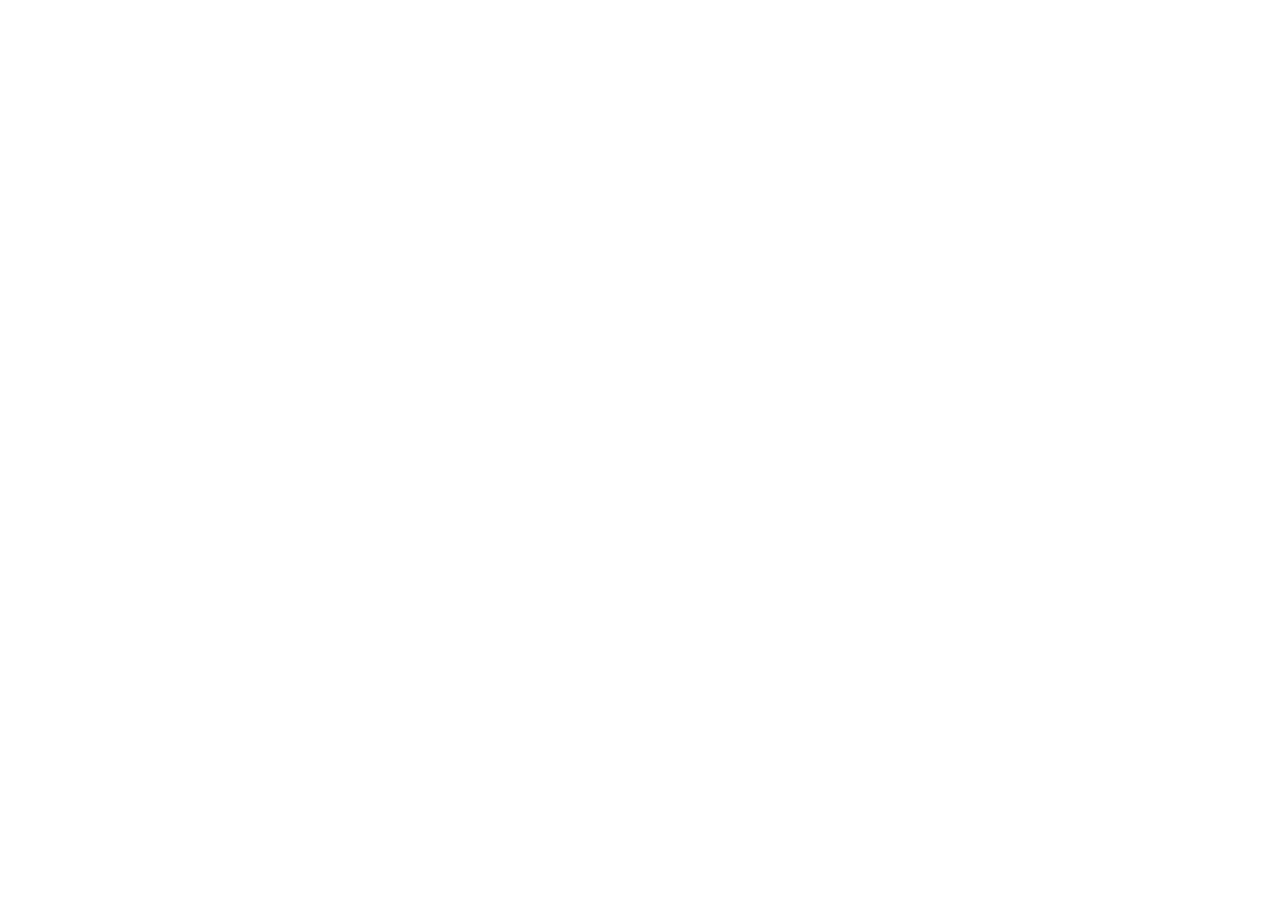
==== commit 936b8979: "Traslado a hugotorresorejudo.github.io/ETSI-AI: redirecciones desde las URL antiguas Co-Authored-By:" ====
--- a/energy_storage_test.html
+++ b/energy_storage_test.html
@@ -1,411 +1,8 @@
 <!DOCTYPE html>
-<html lang="es">
-<head>
-<meta charset="utf-8">
-<meta name="viewport" content="width=device-width, initial-scale=1">
-<title>Test de Energy Storage | Repositorio MIEN | ETSI-AI Open Lab</title>
-<meta name="description" content="Test de estudio de Energy Storage del Máster en Ingeniería de la Energía (UPM): 159 preguntas con corrección y explicación. Por ETSI-AI Open Lab.">
-<meta name="author" content="Hugo Torres, ETSI-AI Open Lab">
-<meta name="theme-color" content="#0B2545">
-<link rel="canonical" href="https://hugotorresorejudo.github.io/UPM-tests/energy_storage_test.html">
-<meta property="og:type" content="website">
-<meta property="og:site_name" content="ETSI-AI Open Lab">
-<meta property="og:locale" content="es_ES">
-<meta property="og:title" content="Test de Energy Storage | Repositorio MIEN | ETSI-AI Open Lab">
-<meta property="og:description" content="Test de estudio de Energy Storage del Máster en Ingeniería de la Energía (UPM): 159 preguntas con corrección y explicación. Por ETSI-AI Open Lab.">
-<meta property="og:url" content="https://hugotorresorejudo.github.io/UPM-tests/energy_storage_test.html">
-<meta property="og:image" content="https://hugotorresorejudo.github.io/UPM-tests/assets/og/og-energy-storage.png">
-<meta property="og:image:width" content="1200">
-<meta property="og:image:height" content="627">
-<meta name="twitter:card" content="summary_large_image">
-<link rel="icon" href="assets/brand/favicon.svg" type="image/svg+xml">
-<link rel="icon" href="assets/brand/favicon-32.png" sizes="32x32" type="image/png">
-<link rel="apple-touch-icon" href="assets/brand/apple-touch-icon.png">
-<link rel="preconnect" href="https://fonts.googleapis.com">
-<link rel="preconnect" href="https://fonts.gstatic.com" crossorigin>
-<link href="https://fonts.googleapis.com/css2?family=Inter:opsz,wght@14..32,400..800&display=swap" rel="stylesheet">
-<link rel="stylesheet" href="assets/etsiai.css">
-</head>
-<body>
-<a class="skip" href="#contenido">Saltar al contenido</a>
-<header class="site">
-  <div class="site__in">
-    <a class="site__logo" href="index.html" aria-label="ETSI-AI Open Lab, inicio"><img src="assets/brand/logo-horizontal-color.svg" alt="ETSI-AI Open Lab" width="109" height="34"></a>
-    <nav class="site__nav" aria-label="Principal"><a href="index.html">Inicio</a><a href="quienes-somos.html">Quiénes somos</a><a href="proposito.html">Propósito y acciones</a><a href="recursos.html" aria-current="page">Recursos</a><a href="participa.html">Participa</a></nav>
-    <a class="pill site__cta" href="participa.html">Únete</a>
-    <details class="menu"><summary>Menú</summary><nav aria-label="Principal (móvil)"><a href="index.html">Inicio</a><a href="quienes-somos.html">Quiénes somos</a><a href="proposito.html">Propósito y acciones</a><a href="recursos.html" aria-current="page">Recursos</a><a href="participa.html">Participa</a><a href="participa.html">Únete a la comunidad</a></nav></details>
-  </div>
-</header>
-
-<div class="marco" id="contenido">
-  <nav class="migas" aria-label="Estás en"><a href="index.html">Inicio</a><span class="sl" aria-hidden="true">/</span><a href="recursos.html">Repositorio MIEN</a><span class="sl" aria-hidden="true">/</span><span aria-current="page">Energy Storage</span></nav>
-  <section class="seccion">
-    <div class="hero">
-      <div class="hero__txt">
-        <p class="etq">Test de estudio</p>
-        <h1>Test de <em>Energy Storage</em></h1>
-        <p class="hero__sub">Preguntas de los 10 temas de la guía de aprendizaje, redactadas a partir de las presentaciones y el libro de consulta de la asignatura. Practica por examen, con preguntas mezcladas de todos los temas que entran, o tema a tema.</p>
-        <div class="hero__cta"><a class="pill" href="#empezar">Empezar test</a><a class="pill pill--ghost" href="recursos.html">Otras asignaturas</a></div>
-        <div class="autor">
-          <span class="autor__av"><img src="assets/brand/simbolo-negativo.svg" alt=""></span>
-          <span><b>Hugo Torres</b><span>Founder &amp; Lead, ETSI-AI Open Lab</span></span>
-        </div>
-      </div>
-      <aside class="ficha" aria-label="Datos del test">
-        <img class="ficha__marca" src="assets/brand/simbolo-mono-blanco.svg" alt="">
-        <div class="ficha__top"><small>Máster en Ingeniería de la Energía</small><p>Térmico, baterías, hidrógeno, aire comprimido y líquido, volantes de inercia.</p></div>
-        <div class="ficha__datos">
-          <div><b id="stQ">159</b><span>preguntas</span></div>
-          <div><b id="stB">10</b><span>temas</span></div>
-          <div><b id="stE">6</b><span>exámenes</span></div>
-        </div>
-      </aside>
-    </div>
-  </section>
-  <section class="seccion">
-    <div class="tabs" role="tablist">
-      <button type="button" class="tab" role="tab" id="tabExam" aria-selected="true">Por exámenes<small>Preguntas mezcladas, como el día del examen</small></button>
-      <button type="button" class="tab" role="tab" id="tabTopic" aria-selected="false">Por temas<small>En orden del temario, para repasar</small></button>
-    </div>
-  </section>
-  <div id="setup"></div>
-</div>
-
-<div class="bar" id="bar">
-  <div class="bar__in">
-    <div class="score">
-      <div class="tile"><b id="sAns">0/0</b><span>Respondidas</span></div>
-      <div class="tile"><b id="sOk">—</b><span>Aciertos / fallos</span></div>
-      <div class="tile hl"><b id="sPct">—</b><span id="sPctLbl">Nota sobre 10</span></div>
-      <div class="tile"><b id="sTime" class="timer">00:00</b><span>Tiempo</span></div>
-      <button type="button" class="bAjustes" id="bAjustes" aria-expanded="false" aria-controls="controls">Ajustes</button>
-    </div>
-    <div class="progress" aria-hidden="true"><i id="prog" style="width:0%"></i></div>
-    <div class="controls" id="controls">
-      <span class="label">Corrección</span>
-      <div class="seg" role="group" aria-label="Corrección">
-        <button type="button" id="mStudy">Al momento</button>
-        <button type="button" id="mExam">Al final</button>
-      </div>
-      <button type="button" class="btn" id="bPen" aria-pressed="false">Penalizar fallos (−1/3)</button>
-      <button type="button" class="btn" id="bWrong" aria-pressed="false">Solo falladas</button>
-      <button type="button" class="btn" id="bMiss" aria-pressed="false">Falladas alguna vez</button>
-      <button type="button" class="btn" id="bNext">Siguiente sin responder ↓</button>
-    </div>
-    <div class="confirm" id="confirm" role="alertdialog" aria-live="polite" hidden><span></span><button type="button" class="btn blue" data-ok>Aceptar</button><button type="button" class="btn" data-no>Cancelar</button></div>
-  </div>
-</div>
-
-<div class="marco">
-  <main>
-    <div id="empezar" aria-hidden="true"></div>
-    <div class="banner" id="banner"></div>
-    <div class="list" id="list"></div>
-    <div class="foot">
-      <button type="button" class="btn primary" id="bGrade" hidden>Corregir</button>
-      <button type="button" class="btn blue" id="bRestart">Nuevo intento (mezclar de nuevo)</button>
-      <button type="button" class="btn" id="bClearHist">Borrar historial de fallos</button>
-    </div>
-    <p class="hint page-hint">Atajos en la pregunta enfocada: <kbd>1</kbd>–<kbd>4</kbd> o <kbd>A</kbd>–<kbd>D</kbd> para responder. El progreso se guarda en este navegador.</p>
-    <section class="panel porTema" id="porTema"><h2>Aciertos por tema en este intento</h2><div class="blocks" id="blocks"></div></section>
-  </main>
-  <section class="seccion cta-band">
-    <img src="assets/brand/simbolo-mono-blanco.svg" alt="">
-    <div class="cta-band__in">
-      <h2>¿Te ha servido este <em>test</em>?</h2>
-      <div>
-        <p>Cuéntanos en dos líneas qué mejorarías. Con tu opinión medimos si el Lab ayuda de verdad a estudiar.</p>
-        <div class="row"><a class="pill pill--sky" href="mailto:htorresorejudo@gmail.com?subject=Opini%C3%B3n%20sobre%20el%20test%20de%20Energy%20Storage">Enviar mi opinión</a><a class="pill pill--ghost" href="participa.html">Únete al Lab</a></div>
-      </div>
-    </div>
-  </section>
-</div>
-
-<footer class="pie">
-  <div class="pie__in">
-    <div class="pie__top">
-      <div>
-        <a class="pie__logo" href="index.html"><img src="assets/brand/logo-horizontal-negativo.svg" alt="ETSI-AI Open Lab" width="128" height="40"></a>
-        <p class="pie__lema">Conocimiento abierto, <span>inteligencia compartida.</span></p>
-      </div>
-      <div>
-        <h4>El proyecto</h4>
-        <ul>
-          <li><a href="quienes-somos.html">Quiénes somos</a></li>
-          <li><a href="proposito.html">Propósito y acciones</a></li>
-          <li><a href="recursos.html">Recursos</a></li>
-          <li><a href="participa.html">Participa</a></li>
-        </ul>
-      </div>
-      <div>
-        <h4>Comunidad</h4>
-        <ul>
-          <li><a href="https://www.linkedin.com/company/etsi-ai-open-lab" target="_blank" rel="noopener">LinkedIn ↗</a></li>
-          <li><a href="https://www.instagram.com/etsi.ai/" target="_blank" rel="noopener">Instagram @etsi.ai ↗</a></li>
-          <li><a href="mailto:htorresorejudo@gmail.com">htorresorejudo@gmail.com</a></li>
-        </ul>
-      </div>
-    </div>
-    <div class="pie__legal">
-      <span>Iniciativa independiente de estudiantes, nacida en el Máster en Ingeniería de la Energía de la UPM. No es un canal oficial de la universidad. Diseño y contenido: <b>Hugo Torres</b>.</span>
-      <span>© 2026 ETSI-AI Open Lab <b>#ETSIAI</b></span>
-    </div>
-  </div>
-</footer>
-<script>
-const BLOCKS = [{"id": "intro", "short": "1. Introducción", "name": "1. Introducción: necesidad, clasificación y costes (LCOS, TRL)"}, {"id": "tes", "short": "2. Térmico", "name": "2. Almacenamiento térmico (sensible, latente, CSP)"}, {"id": "bat", "short": "3. Baterías", "name": "3. Baterías (Pb-ácido, Li-ion, Na-ion, flujo, Na-S, ZEBRA)"}, {"id": "sc", "short": "4. Supercond.", "name": "4. Supercondensadores"}, {"id": "h2", "short": "5. Vectores / H₂", "name": "5. Almacenamiento químico: hidrógeno y marco regulatorio"}, {"id": "tq", "short": "6. Termoquímico", "name": "6. Almacenamiento termoquímico"}, {"id": "caes", "short": "7. CAES", "name": "7. Aire comprimido (CAES)"}, {"id": "laes", "short": "8. LAES", "name": "8. Aire líquido (LAES)"}, {"id": "fw", "short": "9. Volantes", "name": "9. Volantes de inercia"}, {"id": "app", "short": "10. Aplicaciones", "name": "10. Aplicaciones y casos de dimensionado"}];
-const EXAMS = [{"id": "t1", "name": "Test de evaluación progresiva", "date": "Jueves 12/11/2026 | 17:30 | aula", "weight": "Tests + trabajo: 40%", "desc": "Temario confirmado por el profesor: general, almacenamiento térmico (sensible, latente y termoquímico), baterías y CAES", "blocks": ["intro", "tes", "tq", "bat", "caes"]}, {"id": "t2", "name": "Test 2", "date": "26/11/2026 | test online", "weight": "Tests 1 y 2 + trabajo: 40%", "desc": "LAES, volantes, supercondensadores, vectores energéticos (H₂) y aplicaciones", "blocks": ["laes", "fw", "sc", "h2", "app"]}, {"id": "fin", "name": "Examen final", "date": "Enero 2027 | presencial", "weight": "60% (o 100% sin evaluación continua)", "desc": "Todo el temario", "blocks": ["intro", "tes", "bat", "sc", "h2", "tq", "caes", "laes", "fw", "app"]}, {"id": "wu", "name": "Wuolah Exámenes Anteriores", "date": "Banco de exámenes anteriores", "weight": "", "note": "Fuentes: Test Parcial 1, PEC1 Moodle, PEC 1 English y exámenes de enero 2021, 2022, 2024 y 2026", "desc": "Preguntas tipo test y problemas de exámenes anteriores publicados en Wuolah, con su resolución", "blocks": []}, {"id": "pec25", "name": "PEC 1: October 2025 (Moodle)", "date": "Cuestionario de Moodle | en inglés", "weight": "", "note": "Las preguntas del intento de Moodle con su enunciado y opciones originales", "desc": "General, thermal, CAES, batteries", "blocks": []}, {"id": "teo", "name": "Solo teoría (sin ejercicios)", "date": "Banco completo | sin problemas numéricos", "weight": "", "note": "Todas las preguntas teóricas del banco (temario, Wuolah y Moodle), sin duplicados", "desc": "Preguntas conceptuales de los 10 temas, sin cálculos", "blocks": []}];
-const QS = [{"b": "intro", "q": "Según el tema de introducción, ¿qué dos problemas resuelve principalmente el almacenamiento en la transición energética?", "o": ["El desacoplamiento entre generación y demanda (medio-largo plazo) y la regulación/estabilidad de red", "La reducción del coste de la generación renovable y la eliminación de pérdidas en transporte", "La sustitución de la generación síncrona y la eliminación de los mercados de ajuste", "El aumento del factor de capacidad de las nucleares y la reducción de la demanda punta"], "a": 0, "e": "El almacenamiento soluciona el desacoplamiento temporal generación-demanda y la regulación de la red (calidad de potencia y estabilidad).", "s": "Tema 1: Introduction (Abánades)", "x": ["t1", "fin", "teo"]}, {"b": "intro", "q": "Según la tabla \"Energy storage today\", ¿qué tecnología acumula hoy la mayor capacidad de energía instalada (GWh)?", "o": ["Baterías Li-ion (~580 GWh)", "Bombeo hidráulico (~1.600+ GWh)", "Sales térmicas (~21 GWh)", "CAES (~10 GWh)"], "a": 1, "e": "El bombeo supera los 1.600 GWh frente a ~580 GWh de Li-ion, aunque en potencia (GW) las baterías ya la igualan o superan (~240 GW frente a ~210 GW).", "s": "Tema 1, tabla Energy storage today", "x": ["t1", "fin", "teo"]}, {"b": "intro", "q": "En el cálculo del LCOS, ¿qué representa FEC?", "o": ["El factor de emisiones de carbono del sistema", "El número de ciclos completos de carga-descarga al año: energía total intercambiada dividida por la capacidad", "La fracción de energía cargada que se pierde por autodescarga", "El coste fijo de explotación por kW instalado"], "a": 1, "e": "FEC = full equivalent cycles: energía anual intercambiada / capacidad de almacenamiento. Junto con RTE y degradación determina la energía descargada en el denominador del LCOS.", "s": "Tema 1, diapositiva Storage cost", "x": ["t1", "fin", "teo"]}, {"b": "intro", "q": "Un sistema de 40 MWh con potencia nominal de descarga de 10 MW realiza 300 ciclos completos al año. ¿Cuántas horas equivalentes a plena potencia de descarga opera al año?", "o": ["300 h", "750 h", "1.200 h", "4.000 h"], "a": 2, "e": "E<sub>des<\/sub> = n<sub>FEC<\/sub>·E<sub>sto<\/sub> = 300·40 = 12.000 MWh = t<sub>n<\/sub>·W<sub>des<\/sub> → t<sub>n<\/sub> = 12.000/10 = 1.200 h.", "s": "Libro de consulta, ec. 1.5–1.6", "x": ["t1", "fin"]}, {"b": "intro", "q": "Según la tabla de costes del libro de consulta, ¿qué tecnología tiene el coste por unidad de capacidad energética ($/MWh) más alto, aunque su coste por potencia ($/kW) sea bajo?", "o": ["Bombeo hidráulico", "CAES en caverna", "Supercondensadores", "Batería de ion litio"], "a": 2, "e": "Supercondensadores: ~74.480 $/MWh de capacidad frente a ~939 $/kW de instalación. Son dispositivos de mucha potencia y poca energía.", "s": "Libro de consulta, Cuadro 1.1", "x": ["t1", "fin", "teo"]}, {"b": "intro", "q": "En la escala TRL usada en la asignatura, ¿qué nivel corresponde a una tecnología demostrada a escala razonable pero aún no comercial?", "o": ["TRL 3", "TRL 6", "TRL 9", "TRL 1"], "a": 1, "e": "TRL 9 es explotación comercial plena; TRL 6 es la demostración precompetitiva a escala representativa. Entre 6 y 9: maduras técnicamente pero sin viabilidad económica clara.", "s": "Libro de consulta, apdo. 1.3", "x": ["t1", "fin", "teo"]}, {"b": "intro", "q": "¿Qué diferencia al LCOS del LCOE tal como se define en los temas de CAES/LAES?", "o": ["El LCOS incluye los costes de desmantelamiento y el LCOE no", "El LCOS no incluye el coste de compra de la electricidad de carga (C<sub>elec<\/sub> = 0), solo el coste de almacenarla", "El LCOS se expresa en €/kW y el LCOE en €/MWh", "El LCOS no descuenta los flujos a valor presente"], "a": 1, "e": "El LCOS evalúa el coste de la energía y de almacenarla sin considerar la compra de electricidad de carga; en el LCOE ese término (energía · precio) sí entra.", "s": "Tema 3 CAES y Tema 4 LAES, Costs: LCOS", "x": ["t1", "fin", "teo"]}, {"b": "tes", "q": "¿Cuáles son las tres formas de almacenamiento térmico y su parámetro característico?", "o": ["Sensible (c<sub>p<\/sub>), latente (h<sub>pc<\/sub>) y termoquímico (h<sub>r<\/sub>)", "Sensible (h<sub>r<\/sub>), latente (c<sub>p<\/sub>) y termoquímico (h<sub>pc<\/sub>)", "Convectivo (h), conductivo (k) y radiativo (ε)", "Directo, indirecto y termoclina"], "a": 0, "e": "Q = m·c<sub>p<\/sub>·ΔT (sensible), Q = m·h<sub>pc<\/sub> (latente, cambio de fase), Q = m·h<sub>r<\/sub> (termoquímico, reacción reversible).", "s": "Thermal Storage 1 (E. Alonso)", "x": ["t1", "fin", "teo"]}, {"b": "tes", "q": "Para almacenar 1 TJ, el volumen aproximado de medio que se cita es 1 m³ (sensible), 0,2 m³ (latente) y 0,05 m³ (termoquímico). ¿Qué conclusión es correcta?", "o": ["La densidad energética crece de sensible a latente a termoquímico", "El almacenamiento sensible es el más compacto", "Latente y termoquímico tienen la misma densidad energética", "La densidad energética no depende del tipo de TES"], "a": 0, "e": "El termoquímico es ~20 veces más compacto que el sensible; el latente ~5 veces.", "s": "Thermal Storage 1, Characteristics", "x": ["t1", "fin", "teo"]}, {"b": "tes", "q": "Un TES entrega 1 MJ uniformemente durante 1 h. ¿Cuál es su potencia de descarga?", "o": ["1 kW", "277 W", "3,6 kW", "16,7 W"], "a": 1, "e": "P = 10⁶ J / 3.600 s ≈ 277 W. Por eso la tasa de transferencia de calor con el HTF es un requisito clave.", "s": "Thermal Storage 1, diapositiva 9", "x": ["t1", "fin"]}, {"b": "tes", "q": "¿Cómo se define la eficiencia de almacenamiento η<sub>st<\/sub> de un TES (proyecto SFERA III)?", "o": ["Energía extraída por el HTF en la descarga / energía aportada por el HTF en la carga", "Energía eléctrica producida / energía solar incidente", "Exergía almacenada / energía almacenada", "Temperatura de descarga / temperatura de carga"], "a": 0, "e": "η<sub>st<\/sub> = E<sub>d<\/sub>/E<sub>ch<\/sub>.", "s": "Thermal Storage 1, Efficiency", "x": ["t1", "fin", "teo"]}, {"b": "tes", "q": "En un sistema de almacenamiento sensible \"directo\":", "o": ["El fluido caloportador (HTF) y el medio de almacenamiento son el mismo", "El medio caliente y el frío están siempre en tanques separados", "Se usa obligatoriamente un intercambiador de calor intermedio", "El medio de almacenamiento es siempre sólido"], "a": 0, "e": "Directo: HTF = medio de almacenamiento. Indirecto: son distintos (p. ej. Andasol, aceite térmico + sales). Termoclina y dos tanques es otra clasificación (mismo o distinto recinto).", "s": "Thermal Storage 1, Sensible heat storage classification", "x": ["t1", "fin", "teo"]}, {"b": "tes", "q": "En una termoclina de lecho mixto (sólido + líquido) con porosidad ε, la capacidad térmica volumétrica es:", "o": ["ε·ρ<sub>l<\/sub>c<sub>p,l<\/sub>ΔT + (1−ε)·ρ<sub>s<\/sub>c<sub>p,s<\/sub>ΔT", "(1−ε)·ρ<sub>l<\/sub>c<sub>p,l<\/sub>ΔT + ε·ρ<sub>s<\/sub>c<sub>p,s<\/sub>ΔT", "ρ<sub>l<\/sub>c<sub>p,l<\/sub>ΔT / ε", "ε·(ρ<sub>l<\/sub>+ρ<sub>s<\/sub>)·c<sub>p<\/sub>ΔT"], "a": 0, "e": "El líquido ocupa la fracción de huecos ε y el sólido (1−ε). Si solo hay sólido y el fluido es aire, queda (1−ε)·ρ<sub>s<\/sub>c<sub>p,s<\/sub>ΔT.", "s": "Thermal Storage 1, Thermoclines", "d": "thermocline", "fc": "Tanque termoclino: la franja de transición separa la zona caliente (arriba) de la fría (abajo).", "x": ["t1", "fin", "teo"]}, {"b": "tes", "q": "Lecho de cantos rodados: ρ<sub>bulk<\/sub> = 2.700 kg/m³, ε = 0,45, V = 20 m³, c<sub>p<\/sub> = 1.020 J/kg·K, T<sub>máx<\/sub> = 550 ºC, T<sub>amb<\/sub> = 20 ºC, η = 0,5. ¿Energía útil almacenada?", "o": ["≈ 3 GJ", "≈ 8 GJ", "≈ 16 GJ", "≈ 54 GJ"], "a": 1, "e": "E = 2.700·(1−0,45)·20·1.020·(550−20)·0,5 ≈ 8,0·10⁹ J = 8 GJ. Con t<sub>mín<\/sub> = 20 h, P<sub>máx<\/sub> ≈ 111,5 kW.", "s": "Thermal Storage 1, ejercicio industrial (diap. 46)", "x": ["t1", "fin"]}, {"b": "tes", "q": "Pasteurización: agua a 70 ºC, 0,5 kg/s, 8 h/día, T<sub>amb<\/sub> = 20 ºC, c<sub>p<\/sub> = 4.180 J/kg·K. ¿Energía diaria y potencia requeridas?", "o": ["3,01 GJ y 104,5 kW", "39,2 MJ y 3,6 kW", "3,6 TJ y 200 MW", "8 GJ y 111,5 kW"], "a": 0, "e": "E = 0,5·4.180·50·8·3.600 ≈ 3,01·10⁹ J; P = E/(8·3.600 s) ≈ 104,5 kW. El lecho de cantos rodados (8 GJ, 111,5 kW, 550 ºC) cubre esta demanda.", "s": "Thermal Storage 1, diap. 42", "x": ["t1", "fin"]}, {"b": "tes", "q": "Para el ciclo Rankine (480 ºC, turbina de 200 MW, 5 h/día → 3,6 TJ), ¿qué TES del ejercicio sirve?", "o": ["El lecho de rocas volcánicas (54 GJ, 887 kW)", "El lecho de cantos rodados (8 GJ)", "La termoclina de agua (4,4 GJ)", "Ninguno: todos son insuficientes en energía y potencia"], "a": 3, "e": "3,6 TJ y 200 MW superan con mucho la capacidad de cualquiera de los tres (el mayor da 54 GJ y 887 kW). En el caso de la esterilización (39 MJ, 3,6 kW) el problema es el contrario: todos quedan sobredimensionados.", "s": "Thermal Storage 1, diap. 49–51", "x": ["t1", "fin"]}, {"b": "tes", "q": "La \"Solar Salt\" de los sistemas de dos tanques en CSP es:", "o": ["60% NaNO₃ – 40% KNO₃", "40% NaNO₃ – 60% KNO₃", "Una mezcla eutéctica de NaCl y KCl", "Hitec: NaNO₃–KNO₃–NaNO₂"], "a": 0, "e": "60% nitrato sódico – 40% nitrato potásico. El volumen de almacenamiento es el doble del volumen de fluido (un tanque caliente y uno frío).", "s": "Thermal Storage 1, Two-tank in CSP plants", "x": ["t1", "fin"]}, {"b": "tes", "q": "Una central CSP de 50 MW en bloque de potencia tiene un campo solar que entrega 100 MW térmicos al receptor. ¿Cuál es su múltiplo solar y qué efecto tiene el TES?", "o": ["SM = 0,5; el TES reduce el factor de capacidad", "SM = 2; el exceso se almacena y aumenta el factor de capacidad", "SM = 2; el TES aumenta la eficiencia del bloque de potencia", "SM = 1; el TES no influye"], "a": 1, "e": "SM = potencia del campo solar / potencia nominal del receptor = 100/50 = 2. Para subir el CF hay que aumentar a la vez SM y capacidad de TES; para cada capacidad de TES existe un SM que minimiza el LCOE.", "s": "Thermal Storage 2, CSP", "d": "csp_sm", "fc": "Central CSP con TES: el campo solar se sobredimensiona (SM = 2) para cargar el almacenamiento.", "x": ["t1", "fin"]}, {"b": "tes", "q": "¿Qué tecnología CSP alcanza los mayores ratios de concentración (~1.000–3.000)?", "o": ["Colector cilindroparabólico", "Reflector lineal Fresnel", "Torre de receptor central", "Disco parabólico"], "a": 3, "e": "Cilindroparabólico ~50–90 (150–550 ºC), Fresnel ~10–200, torre ~300–1.000 (500–1.000 ºC), disco ~1.000–3.000 (650–800 ºC).", "s": "Thermal Storage 2, CSP types", "x": ["t1", "fin", "teo"]}, {"b": "tes", "q": "¿Qué afirmación sobre Gemasolar es correcta?", "o": ["Es cilindroparabólica con aceite térmico y almacenamiento indirecto", "Primera central de receptor central con almacenamiento: sales como fluido del receptor, dos tanques directos (290 → 565 ºC), 15 h", "Es la central con más horas de almacenamiento del mundo (17,5 h)", "Usa almacenamiento en termoclina de rocas"], "a": 1, "e": "Gemasolar (Sevilla, 2011, 20 MW): 2 tanques directos, 15 h. Andasol es cilindroparabólica con aceite e indirecta (7,5 h); Cerro Dominador tiene 17,5 h.", "s": "Thermal Storage 2, plantas comerciales", "x": ["t1", "fin", "teo"]}, {"b": "tes", "q": "En generación directa de vapor (DSG), ¿por qué es favorable el almacenamiento latente o termoquímico?", "o": ["Porque es más barato que las sales", "Porque incluye una etapa isoterma que encaja con la evaporación del agua", "Porque no necesita intercambiador", "Porque trabaja a menor presión"], "a": 1, "e": "La evaporación del agua ocurre a T constante; un TES sensible introduce una gran diferencia de temperaturas y penaliza el intercambio.", "s": "Thermal Storage 2, Direct Steam Generation", "x": ["t1", "fin", "teo"]}, {"b": "tes", "q": "¿Cuál de las siguientes propiedades NO es deseable en un material de cambio de fase (PCM)?", "o": ["Alta entalpía de fusión", "Baja variación de volumen", "Alto subenfriamiento", "Alta conductividad térmica"], "a": 2, "e": "Se busca cambio de fase reversible SIN subenfriamiento, para recuperar el calor a la misma temperatura a la que se almacenó.", "s": "Thermal Storage 3 (R. Bayón), Latent heat storage", "x": ["t1", "fin", "teo"]}, {"b": "tes", "q": "¿Qué solución se usa para compensar la baja conductividad térmica de los PCM?", "o": ["Aumentar el subenfriamiento", "Composites de grafito, aletas de grafito o aluminio, espumas metálicas o encapsulado", "Sustituir el PCM por agua", "Trabajar siempre en termoclina líquida"], "a": 1, "e": "Estructuras de transferencia: composites grafito+PCM, superficies conductoras extendidas, espumas metálicas, macro/microencapsulado.", "s": "Thermal Storage 3, heat transfer structures", "x": ["t1", "fin", "teo"]}, {"b": "tes", "q": "La batería de Carnot de Siemens-Gamesa es un ejemplo de:", "o": ["Almacenamiento latente con sales", "Power-to-heat-to-power en lecho de roca volcánica (~1.000 t, ~130 MWh, aire hasta 750 ºC)", "Almacenamiento termoquímico con hidruros", "CAES adiabático"], "a": 1, "e": "Electricidad renovable → resistencia eléctrica → calor en roca → turbina de vapor.", "s": "Thermal Storage 1, Packed-bed examples", "x": ["t1", "fin", "teo"]}, {"b": "bat", "q": "En la batería de plomo-ácido, durante la descarga:", "o": ["Se forma PbSO₄ en ambos electrodos", "Se forma PbO₂ en ambos electrodos", "El electrolito se concentra en H₂SO₄", "El Pb se deposita en el cátodo"], "a": 0, "e": "Pb + PbO₂ + 2H₂SO₄ → 2PbSO₄ + 2H₂O. Celda de ~2,1 V; con sobrecarga (>2,39 V) se disocia el agua del electrolito.", "s": "Tema 6 Baterías; libro, cap. 7.1", "x": ["t1", "fin", "teo"]}, {"b": "bat", "q": "¿Por qué el ánodo de una batería de ion sodio no usa grafito como las de litio?", "o": ["Porque el sodio es más ligero", "Porque el ion Na⁺, más grande, no se intercala eficientemente en el grafito", "Porque el grafito reacciona con el electrolito acuoso", "Porque el grafito no conduce electrones"], "a": 1, "e": "Se usan carbonos duros con estructura distinta al grafito. Cátodos: azul/blanco de Prusia, óxidos laminares o polianiónicos.", "s": "Tema 6 Baterías, Na-ion", "x": ["t1", "fin", "teo"]}, {"b": "bat", "q": "Comparando Na-ion con Li-ion según la tabla del tema:", "o": ["Na-ion tiene mayor energía específica (180–280 Wh/kg)", "Na-ion tiene menor energía específica (90–160 Wh/kg), menos riesgo de embalamiento térmico y admite descarga a 0 V", "Na-ion tiene mayor tensión de celda (~3,7 V)", "Na-ion funciona solo entre 0 y 45 ºC"], "a": 1, "e": "Li-ion: 180–280 Wh/kg, 3,6–3,7 V, 0–45 ºC. Na-ion: 90–160 Wh/kg, 2,5–3,0 V, −20 a 60 ºC, más tolerante a sobredescarga.", "s": "Tema 6 Baterías, Li vs Na-ion", "x": ["t1", "fin", "teo"]}, {"b": "bat", "q": "¿A qué química corresponde la sigla LFP?", "o": ["Litio-níquel-manganeso-cobalto", "Litio-hierro-fosfato", "Litio-titanato", "Litio-cobalto-óxido"], "a": 1, "e": "LFP = LiFePO₄. NMC = Ni-Mn-Co; LCO = LiCoO₂; LTO = titanato; NCA = Ni-Co-Al.", "s": "Tema 6 Baterías, Li-ion comparison", "x": ["t1", "fin", "teo"]}, {"b": "bat", "q": "En una batería de flujo redox de vanadio:", "o": ["Potencia y energía están acopladas porque el electrolito está en los electrodos", "La energía la fija el volumen de electrolito en los tanques y la potencia el stack de celdas; tensión estándar total ≈ 1,26 V", "Funciona con sodio y azufre fundidos a 350 ºC", "La tensión de celda es 2,58 V"], "a": 1, "e": "Anolito V²⁺/V³⁺ (−0,26 V) y catolito VO²⁺/VO₂⁺ (1,00 V) → E⁰ ≈ 1,26 V. Los tanques separados desacoplan energía y potencia.", "s": "Tema 6 Baterías, Vanadium flow", "d": "flow_battery", "fc": "Batería de flujo redox de vanadio.", "x": ["t1", "fin", "teo"]}, {"b": "bat", "q": "Pérdidas en baterías de flujo: ¿cuál depende aproximadamente de forma logarítmica de la corriente?", "o": ["Óhmicas", "De activación (cinética de las semirreacciones)", "De concentración/transporte", "Por bombeo"], "a": 1, "e": "Activación: logarítmica; óhmicas: lineales con la densidad de corriente; concentración: aparecen a altas velocidades de reacción por difusión limitada.", "s": "Tema 6 Baterías, Losses in flow batteries", "x": ["t1", "fin", "teo"]}, {"b": "bat", "q": "La batería Na-S:", "o": ["Trabaja a temperatura ambiente con electrolito acuoso", "Trabaja con Na y S fundidos (~350 ºC), tensión en circuito abierto ≈ 2,075 V", "Usa NiCl₂ y NaAlCl₄ con 2,58 V", "Es una batería de flujo de zinc"], "a": 1, "e": "La ZEBRA (sodio-haluro metálico) es la de NiCl₂/NaAlCl₄ con E⁰ ≈ 2,58 V.", "s": "Tema 6 Baterías, Na-S y ZEBRA", "x": ["t1", "fin", "teo"]}, {"b": "bat", "q": "En el circuito equivalente de una batería, durante la descarga la tensión en bornes respecto a V<sub>oc<\/sub> es:", "o": ["Mayor, por la caída en la resistencia interna", "Menor, por la caída en la resistencia interna", "Igual, la resistencia interna solo actúa en carga", "Independiente de la corriente"], "a": 1, "e": "V = V<sub>oc<\/sub> − I·R<sub>int<\/sub> en descarga; en carga la tensión aplicada debe superar V<sub>oc<\/sub>.", "s": "Tema 6 Baterías, Equivalent circuit", "x": ["t1", "fin", "teo"]}, {"b": "sc", "q": "Un supercondensador de 3.000 F se carga a 2,7 V. ¿Qué energía almacena?", "o": ["≈ 4,05 kJ", "≈ 10,9 kJ (≈ 3 Wh)", "≈ 21,9 kJ", "≈ 8,1 kJ"], "a": 1, "e": "E = ½·C·V² = 0,5·3.000·2,7² ≈ 10.935 J ≈ 3,04 Wh.", "s": "Libro de consulta, ec. 6.3", "x": ["t2", "fin"]}, {"b": "sc", "q": "¿Cómo consiguen los supercondensadores mucha más capacitancia que un condensador convencional?", "o": ["Aumentando la distancia entre electrodos D", "Aumentando el área efectiva A (electrodos porosos/rugosos) y reduciendo D, más pseudocapacidad redox", "Usando electrolitos sólidos de alta resistencia", "Aumentando la tensión nominal por encima de 100 V"], "a": 1, "e": "C = ε₀·ε<sub>r<\/sub>·A/D. Más área y menor separación aumentan C; algunos materiales añaden pseudocapacitancia por reacciones redox.", "s": "Libro de consulta, cap. 6.1", "x": ["t2", "fin", "teo"]}, {"b": "sc", "q": "La potencia máxima que entrega un condensador depende de su resistencia equivalente R<sub>p<\/sub> como:", "o": ["P<sub>máx<\/sub> = V²/(4·R<sub>p<\/sub>)", "P<sub>máx<\/sub> = V·R<sub>p<\/sub>", "P<sub>máx<\/sub> = ½·C·V²", "P<sub>máx<\/sub> = V²·R<sub>p<\/sub>/4"], "a": 0, "e": "Máxima transferencia de potencia con carga adaptada: V²/(4R<sub>p<\/sub>).", "s": "Libro de consulta, ec. 6.4", "x": ["t2", "fin", "teo"]}, {"b": "h2", "q": "¿Cuál es el potencial termoneutro de la electrólisis del agua líquida (basado en ΔH = 286 kJ/mol)?", "o": ["1,23 V", "1,48 V", "2,46 V", "0,83 V"], "a": 1, "e": "ΔV = ΔH/(nF) = 286.030/(2·96.485) ≈ 1,48 V. El reversible (ΔG) es 1,23 V.", "s": "Libro de consulta, cap. 9.1.1", "x": ["t2", "fin"]}, {"b": "h2", "q": "Con 1,48 V, la energía mínima de electrólisis es ≈ 39,7 kWh/kg H₂. ¿Qué consumo real típico cita el libro?", "o": ["≈ 33 kWh/kg", "≈ 39,7 kWh/kg", "≈ 50–55 kWh/kg", "≈ 120 kWh/kg"], "a": 2, "e": "Las ineficiencias de los electrolizadores elevan el consumo práctico a 50–55 kWh/kg H₂.", "s": "Libro de consulta, ec. 9.9", "x": ["t2", "fin", "teo"]}, {"b": "h2", "q": "Para que un combustible sea RFNBO según RED III / Reglamento Delegado 2023/1185, debe reducir sus emisiones de ciclo de vida al menos:", "o": ["un 50% frente a 94 gCO₂eq/MJ", "un 70% frente a 94 gCO₂eq/MJ", "un 70% frente a 91,16 gCO₂eq/MJ", "un 100% (emisiones nulas)"], "a": 1, "e": "Umbral del 70% respecto al comparador fósil de 94 gCO₂eq/MJ. El valor 91,16 gCO₂eq/MJ es la referencia de FuelEU Maritime.", "s": "Regulatory framework (Gasnam)", "x": ["t2", "fin", "teo"]}, {"b": "h2", "q": "Según el Reglamento Delegado (UE) 2023/1184, la correlación temporal entre la renovable del PPA y el electrolizador debe ser:", "o": ["Anual hasta 2030 y mensual después", "Mensual hasta finales de 2029 y horaria desde el 1 de enero de 2030", "Horaria desde 2024", "No se exige correlación temporal"], "a": 1, "e": "Además: misma zona de oferta y adicionalidad (la renovable debe haber entrado en operación como máximo 3 años antes que la planta RFNBO).", "s": "Regulatory framework (Gasnam)", "x": ["t2", "fin", "teo"]}, {"b": "h2", "q": "Objetivo de RED III (art. 22) para hidrógeno RFNBO en la industria:", "o": ["10% en 2030", "42% en 2030 y 60% en 2035", "60% en 2030 y 100% en 2040", "5,5% en 2030"], "a": 1, "e": "El 42% del hidrógeno usado en industria debe ser RFNBO en 2030 y el 60% en 2035.", "s": "Regulatory framework (Gasnam)", "x": ["t2", "fin", "teo"]}, {"b": "h2", "q": "¿Qué hidrógeno es \"bajo en carbono\" pero NO cuenta para los objetivos RFNBO de RED III?", "o": ["Electrolítico con PPA renovable que cumple adicionalidad", "Azul (SMR + CCS) o turquesa", "Verde producido con electricidad de autoconsumo renovable", "Ninguno: todo hidrógeno con −70% cuenta"], "a": 1, "e": "El bajo en carbono (energía no renovable, −70%) no es elegible para RED III. En ReFuelEU Aviation sí puede contar el electrolítico bajo en carbono, pero se excluye el azul/turquesa.", "s": "Regulatory framework, Low carbon hydrogen", "x": ["t2", "fin", "teo"]}, {"b": "h2", "q": "El reglamento AFIR exige para 2030 hidrogeneras públicas:", "o": ["Cada 100 km de la red global TEN-T, a 350 bar", "En cada nodo urbano y cada 200 km de la red básica TEN-T, ≥1 t/día a 700 bar", "Solo en puertos y aeropuertos", "Una por provincia"], "a": 1, "e": "Además, los Estados presentaron su Marco de Acción Nacional antes del 1/1/2025.", "s": "Regulatory framework, AFIR", "x": ["t2", "fin", "teo"]}, {"b": "h2", "q": "Tras la actualización del PNIEC, ¿cuál es el objetivo de capacidad de electrólisis en España para 2030?", "o": ["4 GW", "6,5 GW", "10 GW", "12 GW"], "a": 3, "e": "Pasó de 4 GW a 12 GW, el objetivo más ambicioso de la UE.", "s": "Regulatory framework (Gasnam)", "x": ["t2", "fin", "teo"]}, {"b": "tq", "q": "En almacenamiento termoquímico, la carga y la descarga corresponden a:", "o": ["Carga: reacción exotérmica; descarga: endotérmica", "Carga: reacción endotérmica (R + ΔH → P + nG); descarga: exotérmica", "Ambas son exotérmicas", "Es un cambio de fase sólido-líquido"], "a": 1, "e": "Se aporta calor para disociar el reactivo y se recupera al recombinar los productos. Mientras los productos estén separados no hay pérdidas.", "s": "Thermal Storage 3 (Bayón); libro cap. 8", "x": ["t1", "fin", "teo"]}, {"b": "tq", "q": "La temperatura de inversión T* de una reacción termoquímica (ΔG = 0) es:", "o": ["T* = ΔH·ΔS", "T* = ΔH/ΔS", "T* = ΔS/ΔH", "T* = ΔG/ΔS"], "a": 1, "e": "ΔG = ΔH − TΔS = 0 → T* = ΔH/ΔS. Por encima de T* la descomposición endotérmica es espontánea a la presión de equilibrio.", "s": "Thermal Storage 3, termodinámica", "x": ["t1", "fin", "teo"]}, {"b": "tq", "q": "De los pares siguientes, ¿cuál opera a mayor temperatura?", "o": ["Mg(OH)₂ ⇌ MgO + H₂O (250–350 ºC)", "Ca(OH)₂ ⇌ CaO + H₂O (450–550 ºC)", "CaCO₃ ⇌ CaO + CO₂ (850–950 ºC)", "MgSO₄·7H₂O ⇌ MgSO₄·H₂O + 6H₂O (100–150 ºC)"], "a": 2, "e": "Los carbonatos metálicos (CaCO₃) son los de mayor rango; los hidratos de sales, los de menor.", "s": "Libro de consulta, Cuadro 8.1", "x": ["t1", "fin", "teo"]}, {"b": "tq", "q": "En el sistema MgH₂ ⇌ Mg + H₂ (75 kJ/mol), al aumentar la presión de H₂ en la descarga:", "o": ["Baja la temperatura a la que se libera el calor", "Sube la temperatura de equilibrio a la que se recupera el calor", "No cambia nada", "La reacción deja de ser reversible"], "a": 1, "e": "Según la curva de equilibrio (Van't Hoff), p<sub>eq<\/sub> crece con T: a mayor presión, la hidruración (exotérmica) ocurre a mayor temperatura.", "s": "Thermal Storage 3, MgH₂", "d": "mgh2", "fc": "Curva de equilibrio p–T del sistema MgH₂/Mg + H₂ (ΔH = 75 kJ/mol).", "x": ["t1", "fin", "teo"]}, {"b": "caes", "q": "Huntorf (1978), primera CAES comercial, es una planta:", "o": ["Adiabática con TES de sales, RTE ≈ 0,70", "Diabática, ~321 MW durante 2 h, 46–72 bar, RTE ≈ 0,42", "Isobárica bajo el mar, RTE ≈ 0,60", "Diabática con recuperador, 110 MW durante 26 h"], "a": 1, "e": "La de 110 MW/26 h con recuperador (RTE ≈ 0,54, −22–25% de combustible) es McIntosh (Alabama).", "s": "Tema 3 CAES, Plants & projects", "x": ["t1", "fin", "teo"]}, {"b": "caes", "q": "Se comprime aire (γ = 1,4) isentrópicamente de 1 a 10 bar desde 300 K. ¿Temperatura de salida?", "o": ["≈ 420 K", "≈ 579 K", "≈ 772 K", "≈ 3.000 K"], "a": 1, "e": "T₂ = T₁·(p₂/p₁)^((γ−1)/γ) = 300·10^0,2857 ≈ 579 K. Esa subida de temperatura es la que el a-CAES almacena en un TES.", "s": "Tema 3 CAES, Compression work", "x": ["t1", "fin"]}, {"b": "caes", "q": "¿Por qué se usa compresión multietapa con refrigeración intermedia?", "o": ["Para aumentar la temperatura final del aire", "Para reducir el trabajo de compresión acercándose al ideal isotermo", "Para aumentar la presión de la caverna sin límite", "Para eliminar la humedad del aire"], "a": 1, "e": "Igual que en expansión se usan varias etapas con recalentamientos intermedios. El proceso isotermo es el ideal, no práctico.", "s": "Tema 3 CAES, Multistage", "x": ["t1", "fin"]}, {"b": "caes", "q": "Almacenamiento isobárico frente a isocórico:", "o": ["El isobárico es más barato pero almacena la mitad de energía", "El isobárico es más caro pero la energía recuperable por unidad de volumen es aproximadamente el doble", "Ambos dan la misma energía por volumen", "El isocórico mantiene la presión constante"], "a": 1, "e": "Isocórico: volumen fijo, la presión cae al descargar (40–80 bar típicos). Isobárico: se mantiene la presión reduciendo el volumen de aire.", "s": "Tema 3 CAES, Components", "x": ["t1", "fin", "teo"]}, {"b": "caes", "q": "¿Qué consecuencia tiene laminar (throttling) el aire a la entrada de la turbina?", "o": ["Aumenta el trabajo recuperado", "Mantiene constante la presión de entrada y mejora el rendimiento de la turbina, pero se pierde trabajo recuperable", "Aumenta la presión de la caverna", "Elimina la necesidad de combustible"], "a": 1, "e": "Es un compromiso: la turbina opera en su punto de diseño a costa de degradar la exergía del aire almacenado.", "s": "Tema 3 CAES, Lamination", "x": ["t1", "fin", "teo"]}, {"b": "caes", "q": "El proyecto ADELE (Staßfurt, Alemania) es:", "o": ["Una CAES diabática de 290 MW", "Una a-CAES de hasta 260 MW con eficiencias cercanas al 70% y 7–10 h de almacenamiento", "Una planta LAES de Highview Power", "Una mini-CAES en tanques a 300 bar"], "a": 1, "e": "Adiabático: el calor de compresión se guarda en TES y se reutiliza al expandir, sin quemar combustible.", "s": "Tema 3 CAES, ADELE", "d": "acaes", "fc": "Esquema de CAES adiabático (a-CAES), como ADELE.", "x": ["t1", "fin", "teo"]}, {"b": "caes", "q": "Las turbinas de expansión de una CAES deben:", "o": ["Trabajar solo a plena carga", "Trabajar con cargas entre 40 y 100% y poder arrancar en unos 15 minutos", "Ser siempre radiales", "Funcionar con relaciones de presión inferiores a 2"], "a": 1, "e": "La presión de caverna varía y el caudal de aire puede variar hasta un factor 3; el arranque rápido permite dar reserva.", "s": "Tema 3 CAES, Expansion stages", "x": ["t1", "fin", "teo"]}, {"b": "laes", "q": "¿Qué aporta el ciclo de Claude frente al de Linde en la licuación del aire?", "o": ["Usa solo válvula Joule-Thomson", "Deriva parte del aire de alta presión a una turbina de expansión, aumentando el rendimiento en líquido y reduciendo el trabajo específico (~Linde/4)", "Trabaja a presión atmosférica", "Elimina la necesidad de cold-box"], "a": 1, "e": "El Linde no se usa por su bajo rendimiento en líquido y alto trabajo específico.", "s": "Tema 4 LAES, Air liquefaction", "x": ["t2", "fin", "teo"]}, {"b": "laes", "q": "En una LAES, el almacenamiento de frío de alta calidad (HGCS):", "o": ["Usa aceite térmico a 390 ºC", "Recupera el frío de la regasificación del aire líquido en lechos de roca (cuarcita) entre −180 y 30 ºC para ayudar a la licuación", "Almacena hidrógeno líquido", "Es el tanque de aire líquido a 1,1 bar"], "a": 1, "e": "El calor de los intercoolers del compresor se guarda en aceite térmico (~390 ºC, dos tanques) y se usa en los recalentamientos de turbina.", "s": "Tema 4 LAES, Thermal storage", "d": "laes", "fc": "Esquema de una planta LAES con almacenamiento de calor y frío (adaptado de Vecchi et al. 2021).", "x": ["t2", "fin", "teo"]}, {"b": "laes", "q": "¿Por qué el pretratamiento del aire (PSA/TSA con zeolitas) es imprescindible en LAES?", "o": ["Para aumentar la presión", "Para eliminar H₂O y CO₂, que solidificarían a temperaturas criogénicas", "Para enriquecer el aire en oxígeno", "Para calentar el aire antes de la compresión"], "a": 1, "e": "Adsorción a alta presión/baja temperatura y regeneración a baja presión/alta temperatura.", "s": "Tema 4 LAES, Air treatment", "x": ["t2", "fin", "teo"]}, {"b": "laes", "q": "¿Cuál NO es una ventaja de LAES citada en el tema?", "o": ["No tiene limitación geográfica", "Alta densidad energética y modularidad (más tanques)", "Hibridación con frío de regasificación de GNL o calor residual", "RTE superior al 85% sin hibridación"], "a": 3, "e": "La RTE típica es ~50–60%; con hibridación externa puede llegar al 70–80%.", "s": "Tema 4 LAES, Advantages", "x": ["t2", "fin", "teo"]}, {"b": "laes", "q": "El tanque de aire líquido trabaja típicamente a:", "o": ["~1,1 bar y ~80 K, acero inoxidable con doble pared, vacío y aislamiento", "~100 bar y ambiente", "~40 bar y −50 ºC", "~1 bar y 300 K"], "a": 0, "e": "El aire licúa a ~79 K (−194 ºC) a presión atmosférica.", "s": "Tema 4 LAES, Liquid air tank", "x": ["t2", "fin", "teo"]}, {"b": "laes", "q": "Caso LAES+FV: tasa de descuento 7% y vida 30 años. ¿Factor de recuperación de capital (CRF) usado para el LCOE?", "o": ["0,0333", "0,0806", "0,1000", "0,0700"], "a": 1, "e": "CRF = r/(1−(1+r)^−N) = 0,07/(1−1,07^−30) ≈ 0,0806. Con 14.892 MWh/año (1,7 MW·8.760 h) se obtiene LCOE ≈ 93 €/MWh.", "s": "Tema 4 LAES, Case study", "x": ["t2", "fin"]}, {"b": "fw", "q": "Un volante macizo (cilindro) de 1.000 kg y radio 0,5 m gira a 1.000 rad/s. ¿Energía almacenada?", "o": ["≈ 125 MJ", "≈ 62,5 MJ (≈ 17,4 kWh)", "≈ 31,3 MJ", "≈ 250 MJ"], "a": 1, "e": "I = ½·m·r² = 125 kg·m²; E = ½·I·ω² = 0,5·125·10⁶ = 62,5 MJ.", "s": "Libro de consulta, ec. 5.1–5.2", "x": ["t2", "fin"]}, {"b": "fw", "q": "La densidad energética de un volante es E/m = K·v<sub>r<\/sub>². ¿Qué factor de forma K corresponde a un anillo delgado?", "o": ["0,25", "0,5", "0,606", "1"], "a": 1, "e": "Cilindro macizo K = 0,25; anillo delgado K = 0,5. La E/m máxima está limitada por σ<sub>máx<\/sub>/ρ del material.", "s": "Libro de consulta, ec. 5.6", "x": ["t2", "fin", "teo"]}, {"b": "fw", "q": "En un disco/cilindro macizo en rotación, la tensión máxima de tracción aparece:", "o": ["En la periferia", "En el centro, en el eje de giro", "Uniformemente en todo el volumen", "En la superficie lateral a media altura"], "a": 1, "e": "σ<sub>máx<\/sub> = ⅛·ρ·r²·ω²·(3+ν), en el eje. Limita la velocidad periférica admisible.", "s": "Libro de consulta, ec. 5.3", "x": ["t2", "fin", "teo"]}, {"b": "fw", "q": "Para velocidades periféricas superiores a ~1.000 m/s se prefieren:", "o": ["Cilindros macizos de acero al carbono", "Cilindros huecos de materiales compuestos (fibra de carbono)", "Discos de hormigón", "Rotores de plomo"], "a": 1, "e": "El acero de bajo carbono sirve hasta ~300 m/s. Los compuestos dan mayor σ/ρ pero su fabricación es más compleja y cara.", "s": "Libro de consulta, cap. 5.2.1", "x": ["t2", "fin", "teo"]}, {"b": "fw", "q": "¿Qué aplicación de los volantes de inercia se cita como ejemplo de servicio a red?", "o": ["Arbitraje estacional", "Regulación de frecuencia (Beacon Power, 20 MW en Stephentown, NY)", "Almacenamiento de calor industrial", "Producción de hidrógeno"], "a": 1, "e": "Responden en milisegundos. También: KERS en Fórmula 1 y recuperación de frenado en metros.", "s": "Libro de consulta, cap. 5.3", "x": ["t2", "fin", "teo"]}, {"b": "app", "q": "Para dar servicio de regulación de red (respuesta en ms a segundos, poca energía), ¿qué tecnologías encajan mejor según el diagrama capacidad/potencia?", "o": ["Bombeo y CAES", "Volantes, supercondensadores y baterías", "Hidrógeno y termoquímico", "LAES y sales fundidas"], "a": 1, "e": "La reserva de energía (horas-días) la cubren bombeo, CAES, LAES y H₂; la estabilidad y regulación, los sistemas de alta potencia y respuesta rápida.", "s": "Tema 1, Capacity/Power", "d": "ragone", "fc": "Rango aproximado de potencia y tiempo de descarga por tecnología.", "x": ["t2", "fin", "teo"]}, {"b": "app", "q": "Caso CAES adiabático del tema: 2 MW de descarga y 2 h de capacidad, operando ~700 h/año en descarga. ¿Energía descargada al año?", "o": ["1.400 MWh", "700 MWh", "4 MWh", "2.800 MWh"], "a": 0, "e": "E<sub>des<\/sub> = 2 MW·700 h = 1.400 MWh/año. Con RTE ≈ 65%, la energía de carga sería ≈ 2.150 MWh.", "s": "Tema 3 CAES, Practical case", "x": ["t2", "fin"]}, {"b": "app", "q": "Industria con demanda constante de 1,7 MW, FV de 13,6 MWp y LAES con η = 55%. Si la LAES descarga 1,7 MW durante la noche, ¿por qué la potencia de carga (6,6 MW) es mucho mayor que la de descarga?", "o": ["Porque la carga solo dispone de las horas de sol y además debe cubrir las pérdidas (η = 55%)", "Porque los compresores tienen menor rendimiento que la FV", "Porque se vende el excedente a red", "Por la degradación anual"], "a": 0, "e": "Se carga en pocas horas centrales y hay que almacenar ~1/0,55 veces la energía nocturna demandada (capacidad ≈ 40 MWh).", "s": "Tema 4 LAES, Case study", "x": ["t2", "fin"]}, {"b": "tes", "q": "La figura muestra el perfil de temperatura frente a la altura en un tanque termoclino (caliente arriba, frío abajo) en tres momentos. ¿Qué perfil corresponde al tanque completamente cargado?", "o": ["Perfil A", "Perfil B", "Perfil C", "Los tres corresponden al mismo estado de carga"], "a": 2, "e": "Al cargar, el fluido caliente entra por arriba y la franja termoclina baja: en C casi todo el tanque está a la temperatura alta. A es el tanque casi descargado y B, a media carga.", "s": "Thermal Storage 1, Thermoclines", "d": "thermocline", "fc": "Perfiles de temperatura en un tanque termoclino (adaptado de Thermal Storage 1).", "x": ["t1", "fin", "teo"]}, {"b": "caes", "q": "En el esquema de CAES adiabático de la figura, ¿qué elemento sustituye a la cámara de combustión de una CAES diabática como Huntorf?", "o": ["La caverna", "El almacenamiento térmico (TES) que guarda el calor de compresión y recalienta el aire antes de la turbina", "El motor de carga", "Una segunda etapa de compresión"], "a": 1, "e": "En d-CAES el aire se recalienta quemando gas; en a-CAES el calor de compresión se guarda en un TES (termoclina de rocas o dos tanques de aceite/sales) y se devuelve en la descarga, lo que eleva la RTE a ~70%.", "s": "Tema 3 CAES, a-CAES", "d": "acaes", "fc": "Esquema de CAES adiabático (a-CAES).", "x": ["t1", "fin", "teo"]}, {"b": "app", "q": "Según el mapa potencia-tiempo de descarga de la figura, ¿qué tecnología cubre descargas de horas a días con potencias de cientos de MW a GW?", "o": ["Supercondensadores", "Volantes de inercia", "Bombeo hidráulico (y CAES/LAES)", "Baterías de plomo"], "a": 2, "e": "Supercondensadores y volantes ocupan la zona de segundos-minutos (regulación); las baterías, minutos-horas; bombeo, CAES y LAES, la de reserva de energía.", "s": "Tema 1, Capacity/Power (Applied Energy 137, 2015)", "d": "ragone", "fc": "Rango aproximado de potencia y tiempo de descarga por tecnología.", "x": ["t2", "fin", "teo"]}, {"b": "app", "q": "De entre estos sistemas de almacenamiento, ¿cuál se puede aplicar a reserva a largo plazo?", "o": ["Supercondensadores", "Hidráulica de bombeo", "Volantes de inercia", "Tanques de agua"], "a": 1, "e": "El bombeo combina gran capacidad con muchas horas de descarga; supercondensadores y volantes son dispositivos de potencia de corta duración.", "s": "Wuolah | Test Parcial 1 (solucionario); Wuolah | PEC 1 English (guía de estudio del primer parcial)", "x": ["wu", "teo"], "w": 1}, {"b": "laes", "q": "Los sistemas de almacenamiento LAES:", "o": ["Presentan una densidad energética mucho mayor que CAES", "Suelen almacenar solo frío y calor", "Tienen una eficiencia de almacenamiento cercana al 80%", "Se emplean mucho más en la actualidad que los sistemas CAES"], "a": 0, "e": "Licuar el aire reduce su volumen ≈700 veces frente a almacenarlo como gas a presión, de modo que la densidad energética volumétrica del LAES es muy superior a la del CAES. Su RTE ronda el 50-60%, no el 80%.", "s": "Wuolah | Test Parcial 1 (solucionario); Wuolah | Examen enero 2022 (soluciones)", "x": ["wu", "teo"], "w": 1}, {"b": "tes", "q": "El almacenamiento térmico por calor latente se basa en:", "o": ["La diferencia de temperatura entre dos fluidos", "La diferencia de temperatura de un fluido", "El aprovechamiento del calor de cambio de fase", "La evaporación de vapor"], "a": 2, "e": "El calor latente es la entalpía absorbida o cedida en un cambio de fase (Q = m·h<sub>fg<\/sub>), a temperatura casi constante.", "s": "Wuolah | Test Parcial 1 (solucionario); Wuolah | Preguntas PEC1 Moodle (PEP1 curso 23-24)", "x": ["wu", "teo"], "w": 1}, {"b": "laes", "q": "En la licuación del aire para ciclos LAES:", "o": ["Se suele emplear el ciclo Linde", "Se trabaja a presiones moderadas (10-20 bar)", "No se suele aprovechar el frío almacenado", "Usar una crioturbina en vez de una válvula de expansión aumenta el líquido producido (a igual trabajo de compresión) y mejora la eficiencia"], "a": 3, "e": "La crioturbina extrae trabajo útil de la expansión; la válvula solo lamina el flujo sin recuperarlo. Por eso se produce más líquido por unidad de trabajo de compresión.", "s": "Wuolah | Test Parcial 1 (solucionario); Wuolah | PEC 1 English (guía de estudio del primer parcial)", "x": ["wu", "teo"], "w": 1}, {"b": "caes", "q": "En un sistema CAES adiabático:", "o": ["El almacenamiento térmico es independiente de la capacidad del sistema", "Se produce un aporte calorífico externo, generalmente por combustión de gas", "Se realiza regulación de la calidad de la red eléctrica", "El rendimiento es mayor que en el CAES diabático"], "a": 3, "e": "El a-CAES guarda el calor de compresión en un TES y lo reutiliza antes de la expansión, evitando o reduciendo el combustible externo: su rendimiento es mayor que el del d-CAES.", "s": "Wuolah | Test Parcial 1 (solucionario)", "x": ["wu", "teo"], "w": 1, "d": "acaes", "fc": "Esquema de CAES adiabático (a-CAES)."}, {"b": "tes", "q": "Los sistemas de almacenamiento térmico se aplican:", "o": ["En centrales fósiles para la regulación de la potencia", "En plantas fotovoltaicas para gestionar la curva de producción eléctrica", "En la gestión de la energía de un campo solar térmico en su acoplamiento con el bloque de potencia", "Para bajar la temperatura en redes de frío y calor"], "a": 2, "e": "El TES desacopla la captación de calor del campo solar y el bloque de potencia, haciendo despachable la producción termosolar.", "s": "Wuolah | Test Parcial 1 (solucionario); Wuolah | PEC 1 English (guía de estudio del primer parcial)", "x": ["wu", "teo"], "w": 1, "d": "csp_sm", "fc": "Central CSP con TES entre el campo solar y el bloque de potencia."}, {"b": "intro", "q": "El sistema de almacenamiento con mayor rendimiento entre los siguientes es:", "o": ["Power-to-Gas", "CAES diabático", "Batería de flujo de vanadio", "Bombeo hidráulico"], "a": 3, "e": "Entre estas cuatro opciones, la respuesta oficial es el bombeo hidráulico. Power-to-Gas y d-CAES tienen rendimientos claramente inferiores.", "s": "Wuolah | Test Parcial 1 (solucionario); Wuolah | Preguntas PEC1 Moodle (PEP1 curso 23-24)", "x": ["wu", "teo"], "w": 1}, {"b": "laes", "q": "En ciclos LAES, el almacenamiento de calor:", "o": ["Proviene del enfriamiento del aire tras la compresión durante la carga", "Se aprovecha para aumentar el título de líquido antes del separador", "Se realiza generalmente en lechos empacados de rocas", "Se realiza a temperaturas del orden de 100-120 ºC"], "a": 0, "e": "La compresión calienta el aire; el calor retirado al enfriarlo se almacena (p. ej. en aceite térmico) y se devuelve en la descarga para recalentar el aire antes de las turbinas.", "s": "Wuolah | Test Parcial 1 (solucionario); Wuolah | Examen enero 2024 (soluciones)", "x": ["wu", "teo"], "w": 1, "d": "laes", "fc": "Esquema de una planta LAES con almacenamiento de calor y frío."}, {"b": "laes", "q": "En el ciclo LAES, el almacenamiento de frío:", "o": ["Se realiza generalmente en lechos empacados de rocas en torno a −70 ºC", "Proviene del aire muy frío que sale de la última turbina durante la descarga", "Se aprovecha en la carga para reducir el trabajo de licuación y aumentar la eficiencia", "Es muy costoso y no merece la pena"], "a": 2, "e": "El frío liberado al evaporar el aire líquido se captura (HGCS) y se reutiliza en la siguiente carga, reduciendo mucho el trabajo de licuación.", "s": "Wuolah | Test Parcial 1 (solucionario); Wuolah | Examen enero 2024 (soluciones)", "x": ["wu", "teo"], "w": 1, "d": "laes", "fc": "Esquema de una planta LAES con almacenamiento de calor y frío."}, {"b": "intro", "q": "En el coste normalizado de almacenamiento (LCOS):", "o": ["Se tiene en cuenta el coste de capital de la tecnología", "Se reduce al incrementarse el coste de la energía eléctrica en el mercado", "Es independiente del coste de mantenimiento", "Se mide en €/MW"], "a": 0, "e": "El LCOS reparte CAPEX y O&M (y, si se incluye, el coste de la energía de carga) entre la energía entregada en la vida útil: se mide en €/MWh.", "s": "Wuolah | Test Parcial 1 (solucionario); Wuolah | Preguntas PEC1 Moodle (PEP1 curso 23-24)", "x": ["wu", "teo"], "w": 1}, {"b": "tes", "q": "Para almacenamiento térmico por calor sensible entre 300 y 500 ºC se puede usar preferentemente:", "o": ["Sales fundidas", "Agua", "Aceite", "Parafinas"], "a": 0, "e": "Las sales fundidas operan en ese rango (sal solar ≈ 290-565 ºC). El agua a presión ambiente no llega, el aceite térmico se limita a ≈ 390 ºC y las parafinas son PCM de baja temperatura.", "s": "Wuolah | Test Parcial 1 (solucionario); Wuolah | Examen enero 2021 (soluciones)", "x": ["wu", "teo"], "w": 1}, {"b": "tes", "q": "El almacenamiento en instalaciones de agua caliente sanitaria (ACS) es generalmente:", "o": ["Salto de temperatura en un fluido", "Calor de cambio de fase", "Electroquímico", "Mecánico"], "a": 0, "e": "El ACS se calienta y enfría sin cambio de fase: es almacenamiento por calor sensible (Q = m·c<sub>p<\/sub>·ΔT).", "s": "Wuolah | Test Parcial 1 (solucionario); Wuolah | PEC 1 English (guía de estudio del primer parcial)", "x": ["wu", "teo"], "w": 1}, {"b": "tes", "q": "En instalaciones de agua caliente sanitaria (ACS), ¿qué tipo de almacenamiento se suele utilizar?", "o": ["Térmico con lecho de rocas", "Térmico en depósito de agua termoclino", "Térmico con material de cambio de fase", "Térmico en doble tanque"], "a": 1, "e": "El agua caliente se estratifica: caliente arriba, fría abajo y una zona de transición (termoclina) entre ambas, en un único depósito.", "s": "Wuolah | Preguntas PEC1 Moodle (PEP1 curso 23-24); Wuolah | PEC 1 English (guía de estudio del primer parcial)", "x": ["wu"], "w": 1, "d": "thermocline", "fc": "Tanque termoclino: la franja de transición separa la zona caliente (arriba) de la fría (abajo)."}, {"b": "caes", "q": "El principio de funcionamiento del CAES se basa en:", "o": ["Diferencias de masa en un material", "Intercambio de energía potencial entre el depósito y la superficie", "La reversibilidad de una reacción química", "Intercambio de energía interna de un fluido"], "a": 3, "e": "Comprimir y expandir aire cambia su presión, temperatura, energía interna y entalpía: la energía se guarda en el estado termodinámico del gas.", "s": "Wuolah | Preguntas PEC1 Moodle (PEP1 curso 23-24); Wuolah | PEC 1 English (guía de estudio del primer parcial)", "x": ["wu", "teo"], "w": 1}, {"b": "caes", "q": "El sistema CAES que utiliza recuperación de energía de un proceso externo se puede clasificar como:", "o": ["Isócoro", "Adiabático", "Isóbaro", "Diabático"], "a": 3, "e": "El d-CAES necesita aporte térmico externo (tradicionalmente combustión de gas natural) antes de la expansión. Isócoro/isóbaro se refieren al modo de almacenar el aire, no al aporte de calor.", "s": "Wuolah | Preguntas PEC1 Moodle (PEP1 curso 23-24); Wuolah | PEC 1 English (guía de estudio del primer parcial)", "x": ["wu", "teo"], "w": 1}, {"b": "laes", "q": "En la licuación del aire para ciclos LAES:", "o": ["Se puede aprovechar el frío a muy baja temperatura de la regasificación de GNL para mejorar el rendimiento", "Se suele emplear el ciclo Linde", "Se trabaja a presiones moderadas (~10-20 bar)", "Se almacena el aire líquido a alta presión (~200 bar)"], "a": 0, "e": "La regasificación del GNL es una fuente externa de frío útil para licuar aire. El aire líquido se guarda a baja presión en tanques criogénicos aislados.", "s": "Wuolah | Preguntas PEC1 Moodle (PEP1 curso 23-24); Wuolah | PEC 1 English (guía de estudio del primer parcial)", "x": ["wu", "teo"], "w": 1}, {"b": "sc", "q": "¿Cuál de estos sistemas responde más rápidamente a una inestabilidad de la red?", "o": ["CAES", "Batería", "Supercondensador", "Volante de inercia"], "a": 2, "e": "Los supercondensadores entregan muy alta potencia de forma casi instantánea (ms). El CAES, con turbomaquinaria, arranca en minutos.", "s": "Wuolah | Preguntas PEC1 Moodle (PEP1 curso 23-24); Wuolah | PEC 1 English (guía de estudio del primer parcial)", "x": ["wu"], "w": 1}, {"b": "intro", "q": "En la PEP1 del curso 23-24, ¿qué sistema se daba como el de más potencia de intercambio instalada en el mundo?", "o": ["Volantes de inercia", "Hidráulica (bombeo)", "CAES", "Baterías ion-litio"], "a": 1, "e": "La clave de 2023 era el bombeo hidráulico. Ojo: la tabla actual de la Introducción da ≈ 240 GW de Li-ion frente a ≈ 210 GW de bombeo; el año de referencia importa.", "s": "Wuolah | Preguntas PEC1 Moodle (PEP1 curso 23-24); Wuolah | PEC 1 English (guía de estudio del primer parcial)", "x": ["wu"], "w": 1}, {"b": "caes", "q": "Un mini-CAES tiene como principal ventaja frente al CAES:", "o": ["Elimina la necesidad de almacenamiento térmico", "Presenta un LCOS más barato", "Trabaja con presiones menores", "Se puede instalar en una gran variedad de emplazamientos"], "a": 3, "e": "Usa depósitos a presión modulares en superficie, por lo que no depende de disponer de cavernas subterráneas adecuadas.", "s": "Wuolah | Preguntas PEC1 Moodle (PEP1 curso 23-24); Wuolah | PEC 1 English (guía de estudio del primer parcial)", "x": ["wu"], "w": 1}, {"b": "laes", "q": "El rendimiento de almacenamiento en LAES (sin fuentes de calor o frío externas) está en torno a:", "o": ["35%", "90%", "55%", "75%"], "a": 2, "e": "La cifra esperada en el test es ≈ 55% (el examen de 2024 habla de 50-60%). No confundir con el ≈ 70% ilustrativo del a-CAES.", "s": "Wuolah | Preguntas PEC1 Moodle (PEP1 curso 23-24); Wuolah | PEC 1 English (guía de estudio del primer parcial)", "x": ["wu", "teo"], "w": 1}, {"b": "laes", "q": "En la unidad de recuperación de potencia (PRU) de una planta LAES, la regeneración mediante un recuperador de calor:", "o": ["Reduce el calor necesario para el calentamiento previo a la primera expansión y aumenta el rendimiento", "Aumenta la potencia de las turbinas y por tanto el rendimiento", "No presenta ventajas porque la inversión es muy importante", "No es posible: no se puede recuperar calor"], "a": 0, "e": "El recuperador transfiere calor al aire antes de la turbina y reduce la demanda de calor externo.", "s": "Wuolah | Preguntas PEC1 Moodle (PEP1 curso 23-24); Wuolah | PEC 1 English (guía de estudio del primer parcial)", "x": ["wu", "teo"], "w": 1, "d": "laes", "fc": "Esquema de una planta LAES con almacenamiento de calor y frío."}, {"b": "tes", "q": "Un TES de sales fundidas tiene una capacidad volumétrica de 2.800 kJ/(m³·K), opera entre 300 y 520 ºC y debe suministrar 20 MW durante 5 h. ¿Volumen efectivo mínimo?", "o": ["247 m³", "429 m³", "584 m³", "1.169 m³"], "a": 2, "e": "E = 20·5 = 100 MWh = 360·10⁶ kJ; por m³: 2.800·220 = 616.000 kJ/m³ → V = 360·10⁶/616.000 ≈ 584 m³. Con la capacidad volumétrica dada no se vuelve a multiplicar por la densidad.", "s": "Wuolah | PEC 1 English (guía de estudio del primer parcial)", "x": ["wu"], "w": 1}, {"b": "tes", "q": "Señala la afirmación INCORRECTA sobre la termoclina:", "o": ["Es la zona de transición de temperatura dentro de un único depósito", "Es la diferencia de temperatura entre el tanque caliente y el frío de un sistema de dos tanques", "Un tanque termoclino puede contener líquido, sólido o un lecho empacado mixto", "La estratificación mantiene el fluido caliente arriba y el frío abajo"], "a": 1, "e": "La termoclina no son dos tanques: es la región de transición dentro de un solo tanque estratificado.", "s": "Wuolah | PEC 1 English (guía de estudio del primer parcial)", "x": ["wu"], "w": 1, "d": "thermocline", "fc": "Tanque termoclino: la franja de transición separa la zona caliente (arriba) de la fría (abajo)."}, {"b": "tes", "q": "¿Qué característica NO es recomendable en un sistema o medio de almacenamiento térmico?", "o": ["Alta densidad energética", "Alta tasa de transferencia de calor", "Estabilidad térmica y química durante los ciclos", "Alta presión de vapor en medios líquidos"], "a": 3, "e": "Un medio líquido debe tener baja presión de vapor para reducir pérdidas y problemas de seguridad por presión.", "s": "Wuolah | PEC 1 English (guía de estudio del primer parcial)", "x": ["wu"], "w": 1}, {"b": "intro", "q": "Según las cifras actuales de la diapositiva de Introducción, ¿qué tecnología tiene más potencia de intercambio instalada en el mundo?", "o": ["Bombeo hidráulico", "Baterías Li-ion", "CAES", "Almacenamiento térmico en sales"], "a": 1, "e": "La tabla actual indica ≈ 240 GW de Li-ion frente a ≈ 210 GW de bombeo. La clave antigua (2023) decía bombeo. En energía (GWh) el bombeo sigue muy por delante: no confundir GW y GWh.", "s": "Wuolah | PEC 1 English (guía de estudio del primer parcial)", "x": ["wu"], "w": 1}, {"b": "bat", "q": "De entre Power-to-X, baterías ZEBRA, baterías Li-ion y baterías de flujo, ¿cuál tiene el TRL más alto?", "o": ["Power-to-X", "Baterías ZEBRA", "Baterías Li-ion", "Baterías de flujo"], "a": 2, "e": "Las Li-ion son comercialmente maduras y se despliegan a escala masiva, por lo que su TRL es el más alto.", "s": "Wuolah | PEC 1 English (guía de estudio del primer parcial)", "x": ["wu"], "w": 1}, {"b": "bat", "q": "¿Cuál es la principal desventaja de las baterías de Na-ion frente a las de Li-ion?", "o": ["Mayor dependencia de materias primas escasas", "Peor comportamiento térmico", "Menor densidad energética", "Mayor coste de materiales"], "a": 2, "e": "La tabla del curso muestra menor densidad energética específica y volumétrica en Na-ion. A cambio, el sodio es abundante, potencialmente más barato y con buen comportamiento térmico. (La captura original hablaba de \"power density\", pero lo documentado es la energía.)", "s": "Wuolah | PEC 1 English (guía de estudio del primer parcial)", "x": ["wu"], "w": 1}, {"b": "bat", "q": "¿Qué puede provocar el embalamiento térmico (thermal runaway) de una batería Li-ion?", "o": ["Descargar a un C-rate bajo", "Almacenarla largo tiempo al 50% de SOC", "Un sobrepotencial/sobrecarga durante la carga", "Operar a temperatura ambiente moderada"], "a": 2, "e": "La sobrecarga genera reacciones indeseadas y calor, con un aumento de temperatura autoacelerado.", "s": "Wuolah | PEC 1 English (guía de estudio del primer parcial)", "x": ["wu"], "w": 1}, {"b": "caes", "q": "¿Por qué la compresión del aire en CAES se hace en varias etapas con refrigeración intermedia?", "o": ["Para reducir la presión final del depósito", "Para reducir el trabajo específico de compresión y la temperatura de salida", "Para aumentar la temperatura del aire almacenado", "Para poder prescindir de la turbina en la descarga"], "a": 1, "e": "Enfriar entre etapas acerca la compresión a la isoterma, reduciendo el trabajo y la temperatura final. No es para bajar la presión final.", "s": "Wuolah | PEC 1 English (guía de estudio del primer parcial)", "x": ["wu"], "w": 1}, {"b": "caes", "q": "¿Cuál es la principal ventaja del almacenamiento CAES isócoro?", "o": ["Relación de presiones constante en la turbina", "Menor inversión inicial por un hardware más sencillo", "Volumen de gas variable a presión fija", "Ausencia de estrangulamiento durante la descarga"], "a": 1, "e": "Isócoro = volumen fijo: depósito sencillo y barato, aunque la presión cae al vaciarse y puede requerir estrangulamiento. La relación de presiones constante es ventaja del isóbaro.", "s": "Wuolah | PEC 1 English (guía de estudio del primer parcial)", "x": ["wu"], "w": 1}, {"b": "caes", "q": "En un depósito CAES isócoro, ¿qué magnitud permanece constante?", "o": ["La presión", "El volumen", "La temperatura", "La masa de aire"], "a": 1, "e": "Isócoro = volumen constante; la presión varía con la cantidad de aire. Isóbaro = presión casi constante con volumen variable.", "s": "Wuolah | PEC 1 English (guía de estudio del primer parcial)", "x": ["wu", "teo"], "w": 1}, {"b": "tes", "q": "Un lecho de 20 m³ de cantos rodados (ρ<sub>s<\/sub> = 2.700 kg/m³, porosidad 0,45, c<sub>p<\/sub> = 1.020 J/(kg·K)) trabaja entre 20 y 550 ºC con rendimiento útil 0,5. ¿Energía útil?", "o": ["6,57 GJ", "8,03 GJ", "14,60 GJ", "16,06 GJ"], "a": 1, "e": "m = ρ<sub>s<\/sub>(1−ε)V = 2.700·0,55·20 = 29.700 kg; Q = m·c<sub>p<\/sub>·ΔT = 29.700·1.020·530 = 16,06 GJ; útil = 0,5·16,06 = 8,03 GJ (≈ 2,23 MWh). La porosidad reduce la masa sólida: factor (1−ε).", "s": "Wuolah | PEC 1 English (guía de estudio del primer parcial)", "x": ["wu"], "w": 1}, {"b": "tes", "q": "Si el lecho de rocas anterior entrega 8,03 GJ útiles descargándose por completo en 20 h, ¿cuál es su potencia media?", "o": ["55,8 kW", "111,5 kW", "223 kW", "401 kW"], "a": 1, "e": "P = E/t = 8,03·10⁹ J / (20·3.600 s) ≈ 111.500 W = 111,5 kW.", "s": "Wuolah | PEC 1 English (guía de estudio del primer parcial)", "x": ["wu"], "w": 1}, {"b": "tes", "q": "Una demanda industrial calienta 0,5 kg/s de agua de 20 a 70 ºC durante 8 h (c<sub>p<\/sub> = 4.180 J/(kg·K)). ¿Potencia térmica y energía diaria?", "o": ["104,5 kW y 0,836 MWh", "104,5 kW y 3,01 MWh", "209 kW y 1,67 MWh", "52,3 kW y 0,418 MWh"], "a": 0, "e": "P = ṁ·c<sub>p<\/sub>·ΔT = 0,5·4.180·50 = 104,5 kW; E = 104,5 kW·8 h = 0,836 MWh (= 3,01 GJ). No confundir GJ con MWh.", "s": "Wuolah | PEC 1 English (guía de estudio del primer parcial)", "x": ["wu"], "w": 1}, {"b": "tes", "q": "Se quieren almacenar 50 MWh entre 300 y 500 ºC en una termoclina de lecho mixto con porosidad 0,25 (sólido: 2.600 kg/m³, 900 J/(kg·K); fluido: 1.800 kg/m³, 1.600 J/(kg·K)). ¿Volumen?", "o": ["328 m³", "364 m³", "385 m³", "513 m³"], "a": 1, "e": "C<sub>vol<\/sub> = (1−ε)ρ<sub>s<\/sub>c<sub>s<\/sub> + ερ<sub>f<\/sub>c<sub>f<\/sub> = 0,75·2.600·900 + 0,25·1.800·1.600 = 2,475·10⁶ J/(m³·K); V = 180·10⁹/(2,475·10⁶·200) ≈ 364 m³. Hay que incluir sólido (1−ε) y fluido (ε).", "s": "Wuolah | PEC 1 English (guía de estudio del primer parcial)", "x": ["wu"], "w": 1, "d": "thermocline", "fc": "Tanque termoclino: la franja de transición separa la zona caliente (arriba) de la fría (abajo)."}, {"b": "caes", "q": "Un a-CAES con RTE del 70% debe entregar 7 MWh. ¿Qué energía eléctrica consume en la carga y cuánto dura esta si la potencia de carga es 2 MW?", "o": ["10 MWh y 5 h", "4,9 MWh y 2,45 h", "7 MWh y 3,5 h", "10 MWh y 3,5 h"], "a": 0, "e": "E<sub>in<\/sub> = E<sub>out<\/sub>/RTE = 7/0,70 = 10 MWh; t = 10 MWh / 2 MW = 5 h. Conocida la salida, se divide por el rendimiento.", "s": "Wuolah | PEC 1 English (guía de estudio del primer parcial)", "x": ["wu"], "w": 1}, {"b": "intro", "q": "Un sistema cuesta 2 M€, requiere 50.000 €/año de O&M durante 10 años y entrega 1.000 MWh/año. LCOS simplificado (sin descuento, degradación ni coste de carga):", "o": ["200 €/MWh", "205 €/MWh", "250 €/MWh", "2.500 €/MWh"], "a": 2, "e": "Coste total = 2.000.000 + 10·50.000 = 2,5 M€; energía = 10·1.000 = 10.000 MWh → LCOS ≈ 250 €/MWh.", "s": "Wuolah | PEC 1 English (guía de estudio del primer parcial)", "x": ["wu"], "w": 1}, {"b": "bat", "q": "Una batería a 1C descarga su capacidad nominal en 1 hora. ¿Cuánto tarda aproximadamente a 2C?", "o": ["2 h", "1 h", "≈ 30 min", "≈ 15 min"], "a": 2, "e": "El C-rate es la corriente relativa a la capacidad: 2C duplica la corriente y descarga en ≈ 1/2 h.", "s": "Wuolah | PEC 1 English (guía de estudio del primer parcial)", "x": ["wu", "teo"], "w": 1}, {"b": "bat", "q": "En una batería de flujo redox de vanadio:", "o": ["La energía escala con el volumen de electrolito y la potencia con la pila de celdas", "Energía y potencia escalan ambas con el volumen de electrolito", "Energía y potencia escalan ambas con el área de membrana", "La energía escala con el área de electrodos y la potencia con el volumen de los tanques"], "a": 0, "e": "Los electrolitos líquidos se guardan en dos tanques y se bombean a la pila: energía (tanques) y potencia (stack) se dimensionan de forma independiente.", "s": "Wuolah | PEC 1 English (guía de estudio del primer parcial)", "x": ["wu"], "w": 1, "d": "flow_battery", "fc": "Batería de flujo redox de vanadio."}, {"b": "tes", "q": "En un sistema TES indirecto:", "o": ["El fluido de proceso (HTF) es también el medio de almacenamiento", "Se usa un fluido de almacenamiento distinto y un intercambiador de calor", "No hace falta ningún intercambiador", "El almacenamiento es necesariamente por calor latente"], "a": 1, "e": "Directo: el HTF es el propio medio de almacenamiento. Indirecto: medio distinto (p. ej. sales con HTF de aceite) y un intercambiador entre ambos.", "s": "Wuolah | PEC 1 English (guía de estudio del primer parcial)", "x": ["wu", "teo"], "w": 1}, {"b": "app", "q": "¿Qué formas de almacenamiento son más adecuadas para asegurar la estabilidad de una red local (regulación de frecuencia y calidad de onda)?", "o": ["Volantes de inercia, supercondensadores y baterías Li-ion", "Bombeo hidráulico, CAES y LAES", "Hidrógeno y e-fuels", "TES de sales fundidas y almacenamiento termoquímico"], "a": 0, "e": "Se priorizan potencia y respuesta rápida frente a energía: volantes (ms, ciclaje casi ilimitado), supercondensadores (golpes de potencia de segundos) y baterías Li-ion (segundos a horas, regulación secundaria).", "s": "Wuolah | Examen enero 2021 (soluciones); Wuolah | Examen enero 2022 (soluciones)", "x": ["wu"], "w": 1}, {"b": "tes", "q": "La \"sal solar\" usada como medio de calor sensible tiene una composición y rango operativo típicos de:", "o": ["60% NaNO₃ – 40% KNO₃, ≈ 290-565 ºC", "40% NaNO₃ – 60% KNO₃, ≈ 120-390 ºC", "60% NaCl – 40% KCl, ≈ 600-800 ºC", "50% LiNO₃ – 50% KNO₃, ≈ 0-100 ºC"], "a": 0, "e": "Mezcla de nitratos 60/40 (NaNO₃/KNO₃) con rango típico 290-565 ºC.", "s": "Wuolah | Examen enero 2021 (soluciones)", "x": ["wu", "teo"], "w": 1}, {"b": "tes", "q": "¿Hasta qué temperatura aproximada se emplea el aceite térmico como medio de calor sensible en plantas termosolares?", "o": ["≈ 100 ºC", "≈ 390 ºC", "≈ 565 ºC", "≈ 800 ºC"], "a": 1, "e": "Agua: 0-100 ºC; aceite térmico: hasta ≈ 390 ºC; sales fundidas: 290-565 ºC; sólidos (hormigón/rocas): > 600-700 ºC.", "s": "Wuolah | Examen enero 2021 (soluciones)", "x": ["wu", "teo"], "w": 1}, {"b": "tq", "q": "¿Qué tipo de almacenamiento térmico tiene la mayor densidad energética y permite almacenamiento estacional sin pérdidas térmicas?", "o": ["Sensible en agua", "Latente con parafinas", "Termoquímico", "Sensible en hormigón"], "a": 2, "e": "Se basa en reacciones reversibles (A + B ⇌ C + calor): la energía queda en enlaces químicos y no se pierde con el tiempo. Ejemplos: óxidos metálicos, amoniaco, sorción (silicagel/agua).", "s": "Wuolah | Examen enero 2021 (soluciones); Wuolah | Examen enero 2022 (soluciones)", "x": ["wu", "teo"], "w": 1}, {"b": "tes", "q": "En almacenamiento por calor latente, ¿qué materiales de cambio de fase se usan para alta temperatura (> 300 ºC)?", "o": ["Parafinas orgánicas", "Sales hidratadas", "Sales inorgánicas y metales", "Hielo"], "a": 2, "e": "Parafinas: baja/media temperatura; sales hidratadas: media; sales inorgánicas y metales: alta (> 300 ºC).", "s": "Wuolah | Examen enero 2021 (soluciones)", "x": ["wu", "teo"], "w": 1}, {"b": "bat", "q": "En una celda Li-ion, ¿sobre qué colectores de corriente se depositan cátodo y ánodo?", "o": ["Cátodo sobre aluminio y ánodo sobre cobre", "Cátodo sobre cobre y ánodo sobre aluminio", "Ambos sobre níquel", "Ambos sobre aluminio"], "a": 0, "e": "Cátodo (+): óxido de metal de transición litiado (LiCoO₂, LFP, NMC) sobre Al. Ánodo (−): grafito sobre Cu.", "s": "Wuolah | Examen enero 2021 (soluciones); Wuolah | Examen enero 2022 (soluciones)", "x": ["wu", "teo"], "w": 1}, {"b": "bat", "q": "El electrolito de una celda Li-ion:", "o": ["Es una sal de litio (LiPF₆) en disolventes orgánicos que conduce iones Li⁺ pero no electrones", "Conduce tanto iones como electrones entre los electrodos", "Es una disolución acuosa de KOH", "Es un polímero sólido conductor electrónico"], "a": 0, "e": "El electrolito es conductor iónico, no electrónico; los electrones circulan por el circuito externo.", "s": "Wuolah | Examen enero 2021 (soluciones); Wuolah | Examen enero 2022 (soluciones)", "x": ["wu", "teo"], "w": 1}, {"b": "bat", "q": "¿Qué función cumple el separador en una celda Li-ion?", "o": ["Membrana polimérica porosa que evita el cortocircuito entre electrodos y deja pasar los iones", "Colector de corriente del ánodo", "Capa de grafito donde se intercalan los iones", "Membrana que bloquea el paso de iones Li⁺"], "a": 0, "e": "Separador de polietileno/polipropileno poroso: aísla eléctricamente ánodo y cátodo pero permite el flujo iónico por sus poros.", "s": "Wuolah | Examen enero 2021 (soluciones); Wuolah | Examen enero 2022 (soluciones)", "x": ["wu", "teo"], "w": 1}, {"b": "bat", "q": "Durante la CARGA de una batería Li-ion, los iones Li⁺:", "o": ["Salen del cátodo y se intercalan en el grafito del ánodo", "Salen del ánodo y vuelven al cátodo", "Se depositan sobre el separador", "Se disuelven en el electrolito sin intercalarse"], "a": 0, "e": "Carga: Li⁺ del cátodo al ánodo (intercalación en grafito). Descarga: regresan al cátodo generando corriente.", "s": "Wuolah | Examen enero 2022 (soluciones)", "x": ["wu", "teo"], "w": 1}, {"b": "laes", "q": "Una diferencia clave entre LAES y CAES es que:", "o": ["El LAES almacena aire líquido (≈ −190 ºC) en tanques en superficie y no depende de la geología; el CAES necesita cavernas", "El LAES necesita domos salinos y el CAES tanques criogénicos", "El CAES tiene mayor densidad energética que el LAES", "El LAES almacena el aire como gas a 40-70 bar"], "a": 0, "e": "Ambos usan aire y turbomaquinaria a gran escala, pero el CAES guarda gas a 40-70 bar en cavernas y el LAES líquido criogénico a baja presión en tanques, con mucha más densidad.", "s": "Wuolah | Examen enero 2021 (soluciones); Wuolah | Examen enero 2022 (soluciones)", "x": ["wu", "teo"], "w": 1}, {"b": "laes", "q": "Al licuarse, el aire ocupa aproximadamente qué fracción del volumen que ocupaba como gas?", "o": ["1/7", "1/70", "1/700", "1/7.000"], "a": 2, "e": "≈ 1/700: de ahí la mayor densidad energética y los tanques compactos del LAES.", "s": "Wuolah | Examen enero 2022 (soluciones); Wuolah | Examen enero 2024 (soluciones)", "x": ["wu", "teo"], "w": 1}, {"b": "intro", "q": "LCOS (Enero 2022): 20 MWh, CAPEX 300 €/kWh, 5.000 ciclos de vida, O&M 20 €/MWh. ¿LCOS sin coste de carga?", "o": ["20,06 €/MWh", "60 €/MWh", "80 €/MWh", "114 €/MWh"], "a": 2, "e": "E = 20·5.000 = 100.000 MWh; CAPEX = 300.000 €/MWh·20 = 6 M€ → 60 €/MWh; + O&M 20 → 80 €/MWh.", "s": "Wuolah | Examen enero 2022 (soluciones)", "x": ["wu"], "w": 1}, {"b": "intro", "q": "Con los datos anteriores (LCOS de almacenamiento 80 €/MWh), η = 0,7 y coste de la energía de carga 50 €/MWh, el LCOS final es:", "o": ["115,0 €/MWh", "130,0 €/MWh", "151,4 €/MWh", "164,3 €/MWh"], "a": 2, "e": "Por cada MWh descargado se compran 1/η MWh: 50/0,7 = 71,43 €/MWh → 80 + 71,43 = 151,4 €/MWh.", "s": "Wuolah | Examen enero 2022 (soluciones)", "x": ["wu"], "w": 1}, {"b": "intro", "q": "En el LCOS con coste de carga, ¿por qué se divide el precio de la electricidad por el rendimiento η?", "o": ["Porque para entregar 1 MWh hay que comprar 1/η MWh", "Porque el O&M depende del rendimiento", "Para convertir de MW a MWh", "Porque así se descuenta el coste a valor presente"], "a": 0, "e": "Las pérdidas del ciclo obligan a cargar más energía de la que se entrega: coste de energía = precio/η.", "s": "Wuolah | Examen enero 2021 (soluciones); Wuolah | Examen enero 2022 (soluciones)", "x": ["wu", "teo"], "w": 1}, {"b": "intro", "q": "LCOS (Enero 2021) tomando literalmente CAPEX = 300 €/MWh (20 MWh, 5.000 ciclos, O&M 20 €/MWh, η = 0,7, carga a 50 €/MWh). LCOS final:", "o": ["20,06 €/MWh", "71,43 €/MWh", "91,49 €/MWh", "151,43 €/MWh"], "a": 2, "e": "Inversión = 6.000 €/100.000 MWh = 0,06 €/MWh; + O&M → 20,06; + 50/0,7 = 71,43 → 91,49 €/MWh. (La resolución de 2022 interpreta 300 €/kWh y obtiene 151,4.)", "s": "Wuolah | Examen enero 2021 (soluciones)", "x": ["wu"], "w": 1}, {"b": "app", "q": "¿Qué tecnologías tienen un coste alto por kWh almacenado pero bajo por kW de potencia instalada?", "o": ["Supercondensadores y volantes de inercia", "CAES y LAES", "Hidrógeno y e-fuels", "Bombeo hidráulico"], "a": 0, "e": "Respuesta en ms-s, muy alta potencia específica y muy poca capacidad (segundos a minutos).", "s": "Wuolah | Examen enero 2024 (soluciones)", "x": ["wu", "teo"], "w": 1}, {"b": "app", "q": "¿Por qué CAES y LAES resultan baratos para grandes volúmenes de energía pese a su alto CAPEX inicial?", "o": ["Porque añadir capacidad solo requiere más volumen de almacenamiento, con un coste marginal muy bajo", "Porque su rendimiento supera el 90%", "Porque no necesitan turbomaquinaria", "Porque responden en milisegundos"], "a": 0, "e": "La maquinaria es cara, pero ampliar horas de almacenamiento es barato (más tanques/caverna). Responden en minutos, a escala MW-GW, con horas a días de capacidad.", "s": "Wuolah | Examen enero 2024 (soluciones)", "x": ["wu", "teo"], "w": 1}, {"b": "h2", "q": "Hidrógeno y e-fuels (Power-to-X) se caracterizan por:", "o": ["Respuesta lenta, capacidad masiva (TWh) y estacional, y baja RTE", "Respuesta en milisegundos y poca energía almacenada", "RTE superior al 85%", "Capacidad típica de minutos a pocas horas"], "a": 0, "e": "Permiten almacenamiento estacional y descarbonizar sectores donde no llega la electricidad, a costa de un bajo rendimiento de ciclo completo.", "s": "Wuolah | Examen enero 2024 (soluciones)", "x": ["wu", "teo"], "w": 1}, {"b": "laes", "q": "En la descarga de una planta LAES, el aire líquido:", "o": ["Se bombea a alta presión, se evapora y se sobrecalienta con el calor almacenado antes de expandirse en turbinas", "Se expande directamente en estado líquido en la turbina", "Se comprime de nuevo en fase gas antes de la turbina", "Se quema con gas natural en una cámara de combustión"], "a": 0, "e": "Ciclo de 3 etapas: licuefacción (carga), almacenamiento a baja presión, y recuperación (bombeo + evaporación + sobrecalentamiento + expansión).", "s": "Wuolah | Examen enero 2024 (soluciones)", "x": ["wu", "teo"], "w": 1, "d": "laes", "fc": "Esquema de una planta LAES con almacenamiento de calor y frío."}, {"b": "laes", "q": "¿Qué impurezas se eliminan del aire antes de licuarlo en una planta LAES?", "o": ["CO₂ y H₂O", "N₂ y O₂", "Ar y Ne", "CH₄ y H₂"], "a": 0, "e": "CO₂ y agua solidificarían a temperaturas criogénicas y bloquearían los equipos.", "s": "Wuolah | Examen enero 2024 (soluciones)", "x": ["wu"], "w": 1}, {"b": "laes", "q": "En LAES, el High Grade Cold Storage (HGCS):", "o": ["Captura el frío liberado al evaporar el aire en la descarga y lo usa para enfriar el aire de la carga siguiente", "Almacena el calor de compresión en aceite térmico", "Es el tanque donde se guarda el aire líquido", "Precalienta el aire con el frío del GNL"], "a": 0, "e": "Reduce drásticamente el consumo del compresor; junto con la recuperación de calor permite RTE del 50-60%.", "s": "Wuolah | Examen enero 2024 (soluciones)", "x": ["wu"], "w": 1, "d": "laes", "fc": "Esquema de una planta LAES con almacenamiento de calor y frío."}, {"b": "h2", "q": "¿Qué son los e-fuels?", "o": ["Combustibles sintéticos producidos a partir de hidrógeno verde y CO₂ capturado", "Biocombustibles obtenidos de biomasa", "Combustibles fósiles con captura de carbono", "Hidrógeno gris obtenido por reformado"], "a": 0, "e": "Electro-combustibles (Power-to-Liquids / Power-to-Gas) que guardan energía renovable en enlaces químicos.", "s": "Wuolah | Examen enero 2024 (soluciones)", "x": ["wu", "teo"], "w": 1}, {"b": "h2", "q": "¿Qué e-fuel no contiene carbono, se licúa fácilmente a baja presión y es clave para el transporte marítimo y como portador de H₂?", "o": ["e-Metanol", "e-Amoniaco", "e-Queroseno", "e-Metano"], "a": 1, "e": "e-NH₃. El e-metanol es líquido y materia prima química; el e-queroseno es para aviación; el e-metano sustituye al gas natural en la red.", "s": "Wuolah | Examen enero 2024 (soluciones)", "x": ["wu", "teo"], "w": 1}, {"b": "h2", "q": "¿Qué e-fuel es fundamental para descarbonizar la aviación?", "o": ["e-Metano", "e-Amoniaco", "e-Queroseno (jet fuel sintético)", "e-Metanol"], "a": 2, "e": "El e-queroseno sustituye al combustible de aviación; el e-metano se inyecta en la red de gas.", "s": "Wuolah | Examen enero 2024 (soluciones)", "x": ["wu", "teo"], "w": 1}, {"b": "bat", "q": "¿Qué descripción de las curvas de descarga es correcta?", "o": ["Li-ion: meseta plana con caída brusca al final; Pb-ácido: descenso progresivo; supercondensador: caída lineal", "Li-ion: caída lineal; Pb-ácido: meseta plana; supercondensador: descenso progresivo", "Las tres presentan una meseta plana", "Supercondensador: meseta plana; Li-ion y Pb-ácido: caída lineal"], "a": 0, "e": "Li-ion ≈ 3,6-3,7 V casi constantes; Pb-ácido de 2,1 a 1,75 V/celda; supercondensador V ∝ Q, por lo que necesita convertidor DC/DC.", "s": "Wuolah | Examen enero 2024 (soluciones); Wuolah | Examen enero 2026", "x": ["wu", "teo"], "w": 1}, {"b": "sc", "q": "En un supercondensador (E = ½CV²), si la tensión cae de V<sub>max<\/sub> a V<sub>max<\/sub>/2, ¿qué fracción de la energía se ha extraído?", "o": ["25%", "50%", "75%", "100%"], "a": 2, "e": "E ∝ V²: queda (1/2)² = 25% → se ha aprovechado el 75%. Por eso se trabaja hasta V<sub>max<\/sub>/2 con electrónica DC/DC.", "s": "Wuolah | Examen enero 2024 (soluciones)", "x": ["wu", "teo"], "w": 1}, {"b": "bat", "q": "¿Entre qué tensiones por celda desciende típicamente una batería de plomo-ácido durante la descarga?", "o": ["De 2,1 V a 1,75 V", "De 3,7 V a 3,0 V", "De 1,2 V a 0,9 V", "De 4,2 V a 2,5 V"], "a": 0, "e": "Pendiente suave y progresiva, menos plana que la del Li-ion.", "s": "Wuolah | Examen enero 2024 (soluciones)", "x": ["wu", "teo"], "w": 1}, {"b": "tes", "q": "TES de sales fundidas de 50 MWh entre 300 y 500 ºC (ρ = 1.770 kg/m³, c<sub>p<\/sub> = 1.534 J/(kg·K)). ¿Volumen de sal?", "o": ["166 m³", "331 m³", "365 m³", "587 m³"], "a": 1, "e": "E = 1,8·10¹¹ J; m = E/(c<sub>p<\/sub>ΔT) = 1,8·10¹¹/(1.534·200) ≈ 586.700 kg (≈ 587 t); V = m/ρ ≈ 331 m³. Con un 10% de margen, cada tanque ≈ 365 m³.", "s": "Wuolah | Examen enero 2024 (soluciones)", "x": ["wu"], "w": 1}, {"b": "tes", "q": "Si cada uno de los dos tanques del sistema anterior debe tener 365 m³ útiles y 8 m de altura, ¿qué diámetro necesita?", "o": ["3,8 m", "5,4 m", "7,6 m", "10,8 m"], "a": 2, "e": "V = π(D/2)²h → D = √(4V/(πh)) = √(4·365/(π·8)) ≈ 7,6 m. En dos tanques, cada uno debe poder contener todo el fluido.", "s": "Wuolah | Examen enero 2024 (soluciones)", "x": ["wu"], "w": 1}, {"b": "tes", "q": "Termoclina de 70 MWh rellena de escorias de acero (porosidad 0,26; ρ = 3.100 kg/m³, c = 950 J/(kg·K)) con aceite sintético (ρ = 1.083 − 0,91·T, c<sub>p<\/sub> = 1.498 + 2,41·T, T en K) entre 20 y 390 ºC. ¿Volumen efectivo?", "o": ["231 m³", "260 m³", "312 m³", "397 m³"], "a": 1, "e": "C<sub>vol<\/sub> = (1−ε)ρ<sub>s<\/sub>c<sub>s<\/sub> + ε·ρc<sub>p<\/sub>(aceite). Escoria: 0,74·3.100·950·370 = 0,806 GJ/m³; aceite (a T media 478 K: ρ ≈ 648, c<sub>p<\/sub> ≈ 2.650): 0,26·648·2.650·370 ≈ 0,165 GJ/m³. V = 252·10⁹/0,97·10⁹ ≈ 260 m³. Sin porosidad saldrían 231 m³; solo con la escoria, 312 m³.", "s": "Wuolah | Examen enero 2026", "x": ["wu"], "w": 1, "d": "thermocline", "fc": "Tanque termoclino: la franja de transición separa la zona caliente (arriba) de la fría (abajo)."}, {"b": "tes", "q": "Para el caso anterior (70 MWh, 20-390 ºC), ¿qué volumen de aceite necesitaría un sistema de doble tanque isotermo, evaluando ρ y c<sub>p<\/sub> a la temperatura media (205 ºC)?", "o": ["260 m³", "315 m³", "397 m³", "536 m³"], "a": 2, "e": "ρ ≈ 648 kg/m³, c<sub>p<\/sub> ≈ 2.650 J/(kg·K) → V = 252·10⁹/(648·2.650·370) ≈ 397 m³ (m ≈ 257 t). Ojo: con la densidad a 390 ºC (≈ 480 kg/m³) el tanque caliente debe alojar ≈ 536 m³, y el frío (20 ºC) ≈ 315 m³.", "s": "Wuolah | Examen enero 2026", "x": ["wu"], "w": 1}, {"b": "tes", "q": "¿Por qué la termoclina de escorias necesita mucho menos volumen que el doble tanque de aceite para los mismos 70 MWh?", "o": ["Porque el relleno de escoria tiene mayor capacidad volumétrica (ρc) que el aceite y basta un único depósito", "Porque la escoria cambia de fase en ese rango de temperatura", "Porque la termoclina trabaja con un salto térmico mayor", "Porque el aceite no puede superar los 200 ºC"], "a": 0, "e": "La escoria aporta ≈ 83% de la capacidad (0,81 frente a 0,17 GJ/m³) y además el sólido barato sustituye a gran parte del fluido caro; el doble tanque necesita dos depósitos llenos de aceite.", "s": "Wuolah | Examen enero 2026", "x": ["wu"], "w": 1, "d": "thermocline", "fc": "Tanque termoclino: la franja de transición separa la zona caliente (arriba) de la fría (abajo)."}, {"b": "caes", "q": "En un CAES diabático (d-CAES):", "o": ["El calor de compresión se disipa y antes de la turbina se calienta el aire quemando gas natural", "El calor de compresión se guarda en un TES y se devuelve en la descarga", "No se necesita turbina de expansión", "Se almacena el aire en estado líquido"], "a": 0, "e": "Tecnología probada (Huntorf, McIntosh), pero con pérdidas y emisiones asociadas al combustible.", "s": "Wuolah | Examen enero 2026; Wuolah | PEC 1 English (guía de estudio del primer parcial)", "x": ["wu", "teo"], "w": 1}, {"b": "caes", "q": "Frente al d-CAES, el CAES adiabático (a-CAES) presenta como ventaja e inconveniente principales:", "o": ["Mayor rendimiento (≈ 70%) sin combustible, a cambio de un TES de alta temperatura más complejo y caro", "Menor rendimiento pero menor coste de inversión", "No necesita caverna, pero requiere quemar gas", "Responde en milisegundos, pero solo almacena minutos"], "a": 0, "e": "El a-CAES guarda el calor de compresión y lo reutiliza: evita combustible y emisiones, pero añade la complejidad del sistema térmico.", "s": "Wuolah | Examen enero 2026; Wuolah | PEC 1 English (guía de estudio del primer parcial)", "x": ["wu", "teo"], "w": 1, "d": "acaes", "fc": "Esquema de CAES adiabático (a-CAES)."}, {"b": "app", "q": "¿Qué sistemas pueden actuar como reserva global de energía (alta capacidad, largo tiempo)?", "o": ["Bombeo hidráulico, CAES/LAES e hidrógeno/e-fuels", "Supercondensadores y volantes de inercia", "Baterías Li-ion de 1-4 h", "Baterías de plomo-ácido"], "a": 0, "e": "Bombeo y CAES/LAES cubren horas a días a escala MW-GW; hidrógeno y e-fuels permiten TWh y almacenamiento estacional.", "s": "Wuolah | Examen enero 2026; Wuolah | Examen enero 2024 (soluciones)", "x": ["wu", "teo"], "w": 1}, {"b": "fw", "q": "En el diseño de volantes de inercia (E = ½Iω²), la elección del material del rotor es clave porque:", "o": ["Su resistencia específica (σ/ρ) limita la velocidad máxima y, con ella, la energía por unidad de masa", "Los materiales más densos almacenan siempre más energía por kg", "Solo influye en el coste de los rodamientos", "Determina la tensión de salida del convertidor"], "a": 0, "e": "La energía crece con ω², y la velocidad máxima la fija la tensión admisible del material frente a su densidad: por eso se usan composites de alta resistencia específica.", "s": "Wuolah | Examen enero 2026; Wuolah | PEC 1 English (guía de estudio del primer parcial)", "x": ["wu", "teo"], "w": 1}, {"b": "tes", "q": "A TES system made of molten salt has an energy density of 2800 kJ/m³·K, and operates between 300 and 520 ºC. The system is designed to supply heat to a power turbine of 20 MW operating continuously for 5 hours per day. Assuming the tank is fully charged and discharged each day, what is the minimum effective volume of the TES?", "o": ["401 m³", "584 m³", "475 m³", "212 m³"], "a": 1, "e": "E = 20 MW·5 h = 100 MWh = 360·10⁶ kJ; por m³: 2.800·(520−300) = 616.000 kJ/m³ → V = 360·10⁶/616.000 ≈ 584 m³. La capacidad ya es volumétrica: no se multiplica por la densidad.", "s": "Moodle Energy Storage | PEC 1 - October 2025 (revisión del intento)", "x": ["pec25"], "w": 1}, {"b": "tes", "q": "Select the incorrect statement about thermoclines:", "o": ["A thermocline is formed due to stratification of fluid at different temperatures", "The thermocline is the temperature transition between hot and cold regions in a single-tank TES", "Thermocline is the temperature difference between the hot tank and the cold tank in a 2-tank TES", "A thermocline can be present in liquid, liquid-solid and solid storage media"], "a": 2, "e": "La termoclina es la zona de transición dentro de un único depósito estratificado; no tiene nada que ver con la diferencia de temperatura entre los dos tanques de un sistema de doble tanque.", "s": "Moodle Energy Storage | PEC 1 - October 2025 (revisión del intento)", "x": ["pec25", "teo"], "w": 1, "d": "thermocline", "fc": "Tanque termoclino: la franja de transición separa la zona caliente (arriba) de la fría (abajo)."}, {"b": "tes", "q": "Which of the following characteristics is not recommended for TES systems or storage media?", "o": ["Complete reversibility", "High heat transfer rate between the heating fluid and the storage medium", "High energy density", "High vapor pressure for liquid media"], "a": 3, "e": "Un medio líquido debe tener BAJA presión de vapor (menos pérdidas y menos problemas de presión y seguridad). Reversibilidad completa, buena transferencia y alta densidad sí son deseables.", "s": "Moodle Energy Storage | PEC 1 - October 2025 (revisión del intento)", "x": ["pec25", "teo"], "w": 1}, {"b": "sc", "q": "Which of those systems has a faster response to a electric network unstability?", "o": ["CAES", "Flywheel", "Supercapacitor", "Electrochemical battery"], "a": 2, "e": "El supercondensador entrega potencia casi instantáneamente (ms). Volantes y baterías son rápidos pero algo más lentos; el CAES necesita minutos para arrancar la turbomaquinaria.", "s": "Moodle Energy Storage | PEC 1 - October 2025 (revisión del intento)", "x": ["pec25", "teo"], "w": 1}, {"b": "intro", "q": "The storage system with more installed power of exchange in the world is:", "o": ["Flywheels", "Reverse hydropumping", "Li-ion batteries", "CAES"], "a": 2, "e": "La tabla actual del tema de Introducción da ≈ 240 GW de Li-ion frente a ≈ 210 GW de bombeo. Ojo: la clave antigua (PEP 23-24) daba bombeo, y en energía (GWh) el bombeo sigue muy por delante. La revisión de Moodle no muestra la clave: es la respuesta según las diapositivas vigentes.", "s": "Moodle Energy Storage | PEC 1 - October 2025 (revisión del intento)", "x": ["pec25", "teo"], "w": 1}, {"b": "bat", "q": "Which of those types of storage has higher TRL:", "o": ["Li-ion batteries", "Power-to-X", "Zebra batteries", "Flux batteries"], "a": 0, "e": "Las Li-ion son comercialmente maduras y se despliegan a escala masiva (TRL 9).", "s": "Moodle Energy Storage | PEC 1 - October 2025 (revisión del intento)", "x": ["pec25", "teo"], "w": 1}, {"b": "bat", "q": "The main disadvantage of the Na-ion respect to the Li-ion batteries is.", "o": ["Lithium resources availability are higher than Sodium reserves.", "Li-ion batteries are safer respect to thermal runaway", "Na-ion batteries are expected to be cheaper in the long term than Li-ion batteries", "Power density on Li-ion batteries are higher than Na-ion batteries."], "a": 3, "e": "Es la única desventaja real del Na-ion: menor densidad (en el tema, de energía) que el Li-ion. El sodio es más abundante, el Na-ion tiene mejor comportamiento térmico y que sea más barato es una ventaja, no una desventaja.", "s": "Moodle Energy Storage | PEC 1 - October 2025 (revisión del intento)", "x": ["pec25", "teo"], "w": 1}, {"b": "bat", "q": "What may cause the thermal runaway of a Li-ion battery?", "o": ["Over potential during battery charge.", "A deep discharge.", "The separation of the cell modules of the battery.", "Air ingression into the cells of the battery."], "a": 0, "e": "La sobrecarga (sobrepotencial) provoca reacciones secundarias exotérmicas y un aumento de temperatura autoacelerado.", "s": "Moodle Energy Storage | PEC 1 - October 2025 (revisión del intento)", "x": ["pec25", "teo"], "w": 1}, {"b": "caes", "q": "The main advantage of mini-CAES in relation to CAES is:", "o": ["It can be installed in a wide variety of locations", "Eliminate the need for thermal storage for internal energy management", "It has lower LCOS.", "It operates at lower pressure."], "a": 0, "e": "Usa depósitos a presión modulares en superficie: no depende de disponer de una caverna geológica adecuada.", "s": "Moodle Energy Storage | PEC 1 - October 2025 (revisión del intento)", "x": ["pec25", "teo"], "w": 1}, {"b": "caes", "q": "CAES generally performs air compression in several intercooled stages:", "o": ["because it operates at lower pressure.", "because overall compression consume less specific work (compared to single stage) and compressor train outlet temperature is lower.", "because compression train outlet temperature is higher and allows for thermal energy storage at higher temperature (interesting for power recovery).", "because it is more efficient (higher round trip efficiency)"], "a": 1, "e": "Refrigerar entre etapas acerca la compresión a la isoterma: menos trabajo específico y menor temperatura de salida. No se hace para bajar la presión ni para subir la temperatura.", "s": "Moodle Energy Storage | PEC 1 - October 2025 (revisión del intento)", "x": ["pec25", "teo"], "w": 1}, {"b": "caes", "q": "The main advantage of isochorous CAES:", "o": ["It operates at lower pressure.", "It allows for turbomachinary to work at constant pressure ratio, and thus with a higher efficiency.", "Eliminate the need of throttling before the turbine expansion train.", "Initial investment is lower."], "a": 3, "e": "Isócoro = volumen fijo: depósito sencillo y barato. La relación de presiones constante y no necesitar laminación son ventajas del isóbaro; el isócoro sí suele requerir laminación.", "s": "Moodle Energy Storage | PEC 1 - October 2025 (revisión del intento)", "x": ["pec25", "teo"], "w": 1}, {"b": "tes", "q": "In domestic hot water (DHW) installations, the following type of storage is usually used.", "o": ["Thermal in water tank thermocline", "Thermal in isothermic dual-tank", "Thermal in packed bed.", "Thermal with phase change materials"], "a": 0, "e": "El ACS se guarda como calor sensible en un depósito de agua estratificado (termoclina): caliente arriba y fría abajo.", "s": "Moodle Energy Storage | PEC 1 - October 2025 (revisión del intento)", "x": ["pec25", "teo"], "w": 1, "d": "thermocline", "fc": "Tanque termoclino: la franja de transición separa la zona caliente (arriba) de la fría (abajo)."}];
-const DIAG = {"acaes": "<svg viewBox=\"0 0 540 265\" role=\"img\" aria-label=\"CAES adiabático con almacenamiento térmico\"><defs><marker id=\"ar\" viewBox=\"0 0 10 10\" refX=\"9\" refY=\"5\" markerWidth=\"7\" markerHeight=\"7\" orient=\"auto-start-reverse\"><path d=\"M0,0 L10,5 L0,10 z\" class=\"arh\"/><\/marker><\/defs><rect class=\"box\" x=\"10.0\" y=\"30.0\" width=\"90.0\" height=\"50.0\" rx=\"6\"/><text x=\"55.0\" y=\"52.0\" text-anchor=\"middle\" class=\"t-b\">Motor<\/text><text x=\"55.0\" y=\"66.0\" text-anchor=\"middle\" class=\"t-s\">(carga)<\/text><rect class=\"of\" x=\"130.0\" y=\"30.0\" width=\"100.0\" height=\"50.0\" rx=\"6\"/><text x=\"180.0\" y=\"52.0\" text-anchor=\"middle\" class=\"t-b\">Compresor<\/text><text x=\"180.0\" y=\"66.0\" text-anchor=\"middle\" class=\"t-s\">aire caliente<\/text><rect class=\"box\" x=\"260.0\" y=\"30.0\" width=\"100.0\" height=\"50.0\" rx=\"6\"/><text x=\"310.0\" y=\"52.0\" text-anchor=\"middle\" class=\"t-b\">Intercambiador<\/text><text x=\"310.0\" y=\"66.0\" text-anchor=\"middle\" class=\"t-s\">cede calor<\/text><rect class=\"bf\" x=\"390.0\" y=\"30.0\" width=\"130.0\" height=\"50.0\" rx=\"6\"/><text x=\"455.0\" y=\"52.0\" text-anchor=\"middle\" class=\"t-b\">Caverna / tanque<\/text><text x=\"455.0\" y=\"66.0\" text-anchor=\"middle\" class=\"t-s\">aire 40–80 bar<\/text><rect class=\"of\" x=\"200.0\" y=\"120.0\" width=\"160.0\" height=\"50.0\" rx=\"6\"/><text x=\"280.0\" y=\"142.0\" text-anchor=\"middle\" class=\"t-b\">TES<\/text><text x=\"280.0\" y=\"156.0\" text-anchor=\"middle\" class=\"t-s\">calor de compresión<\/text><rect class=\"box\" x=\"390.0\" y=\"200.0\" width=\"130.0\" height=\"50.0\" rx=\"6\"/><text x=\"455.0\" y=\"222.0\" text-anchor=\"middle\" class=\"t-b\">Intercambiador<\/text><text x=\"455.0\" y=\"236.0\" text-anchor=\"middle\" class=\"t-s\">recalienta aire<\/text><rect class=\"bf\" x=\"240.0\" y=\"200.0\" width=\"110.0\" height=\"50.0\" rx=\"6\"/><text x=\"295.0\" y=\"222.0\" text-anchor=\"middle\" class=\"t-b\">Turbina<\/text><text x=\"295.0\" y=\"236.0\" text-anchor=\"middle\" class=\"t-s\">expansión<\/text><rect class=\"box\" x=\"100.0\" y=\"200.0\" width=\"100.0\" height=\"50.0\" rx=\"6\"/><text x=\"150.0\" y=\"222.0\" text-anchor=\"middle\" class=\"t-b\">Generador<\/text><text x=\"150.0\" y=\"236.0\" text-anchor=\"middle\" class=\"t-s\">(descarga)<\/text><line class=\"ax\" x1=\"102.0\" y1=\"55.0\" x2=\"128.0\" y2=\"55.0\" marker-end=\"url(#ar)\"/><line class=\"ax\" x1=\"232.0\" y1=\"55.0\" x2=\"258.0\" y2=\"55.0\" marker-end=\"url(#ar)\"/><line class=\"ax\" x1=\"362.0\" y1=\"55.0\" x2=\"388.0\" y2=\"55.0\" marker-end=\"url(#ar)\"/><line class=\"o\" x1=\"310.0\" y1=\"82.0\" x2=\"290.0\" y2=\"118.0\" marker-end=\"url(#ar)\"/><line class=\"o\" x1=\"330.0\" y1=\"172.0\" x2=\"430.0\" y2=\"198.0\" marker-end=\"url(#ar)\"/><line class=\"b\" x1=\"455.0\" y1=\"82.0\" x2=\"455.0\" y2=\"198.0\" marker-end=\"url(#ar)\"/><line class=\"ax\" x1=\"388.0\" y1=\"225.0\" x2=\"352.0\" y2=\"225.0\" marker-end=\"url(#ar)\"/><line class=\"ax\" x1=\"238.0\" y1=\"225.0\" x2=\"202.0\" y2=\"225.0\" marker-end=\"url(#ar)\"/><text x=\"20.0\" y=\"120.0\" text-anchor=\"start\" class=\"t-b\">Sin combustión:<\/text><text x=\"20.0\" y=\"136.0\" text-anchor=\"start\" class=\"t-s\">el calor almacenado<\/text><text x=\"20.0\" y=\"150.0\" text-anchor=\"start\" class=\"t-s\">sustituye al gas<\/text><\/svg>", "csp_sm": "<svg viewBox=\"0 0 540 220\" role=\"img\" aria-label=\"Central CSP con almacenamiento y múltiplo solar\"><defs><marker id=\"ar\" viewBox=\"0 0 10 10\" refX=\"9\" refY=\"5\" markerWidth=\"7\" markerHeight=\"7\" orient=\"auto-start-reverse\"><path d=\"M0,0 L10,5 L0,10 z\" class=\"arh\"/><\/marker><\/defs><rect class=\"of\" x=\"10.0\" y=\"70.0\" width=\"120.0\" height=\"60.0\" rx=\"6\"/><text x=\"70.0\" y=\"97.0\" text-anchor=\"middle\" class=\"t-b\">Campo solar<\/text><text x=\"70.0\" y=\"111.0\" text-anchor=\"middle\" class=\"t-s\">100 MWt / η_solar<\/text><rect class=\"box\" x=\"165.0\" y=\"70.0\" width=\"100.0\" height=\"60.0\" rx=\"6\"/><text x=\"215.0\" y=\"97.0\" text-anchor=\"middle\" class=\"t-b\">Receptor<\/text><text x=\"215.0\" y=\"111.0\" text-anchor=\"middle\" class=\"t-s\">100 MWt<\/text><rect class=\"bf\" x=\"310.0\" y=\"20.0\" width=\"110.0\" height=\"55.0\" rx=\"6\"/><text x=\"365.0\" y=\"44.5\" text-anchor=\"middle\" class=\"t-b\">Bloque potencia<\/text><text x=\"365.0\" y=\"58.5\" text-anchor=\"middle\" class=\"t-s\">50 MWt nominal<\/text><rect class=\"bf\" x=\"310.0\" y=\"125.0\" width=\"110.0\" height=\"55.0\" rx=\"6\"/><text x=\"365.0\" y=\"149.5\" text-anchor=\"middle\" class=\"t-b\">TES (2 tanques)<\/text><text x=\"365.0\" y=\"163.5\" text-anchor=\"middle\" class=\"t-s\">50 MWt de carga<\/text><rect class=\"box\" x=\"445.0\" y=\"20.0\" width=\"90.0\" height=\"55.0\" rx=\"6\"/><text x=\"490.0\" y=\"44.5\" text-anchor=\"middle\" class=\"t-b\">Generador<\/text><text x=\"490.0\" y=\"58.5\" text-anchor=\"middle\" class=\"t-s\">50·η MWe<\/text><line class=\"ax\" x1=\"132.0\" y1=\"100.0\" x2=\"163.0\" y2=\"100.0\" marker-end=\"url(#ar)\"/><line class=\"ax\" x1=\"267.0\" y1=\"90.0\" x2=\"308.0\" y2=\"50.0\" marker-end=\"url(#ar)\"/><line class=\"ax\" x1=\"267.0\" y1=\"110.0\" x2=\"308.0\" y2=\"150.0\" marker-end=\"url(#ar)\"/><line class=\"ax\" x1=\"422.0\" y1=\"47.0\" x2=\"443.0\" y2=\"47.0\" marker-end=\"url(#ar)\"/><line class=\"g\" x1=\"365.0\" y1=\"123.0\" x2=\"365.0\" y2=\"78.0\" marker-end=\"url(#ar)\"/><text x=\"372.0\" y=\"104.0\" text-anchor=\"start\" class=\"t-s\">noche<\/text><text x=\"270.0\" y=\"205.0\" text-anchor=\"middle\" class=\"t-b\">SM = potencia del campo solar / potencia nominal = 100 / 50<\/text><\/svg>", "flow_battery": "<svg viewBox=\"0 0 540 245\" role=\"img\" aria-label=\"Batería de flujo redox de vanadio\"><defs><marker id=\"ar\" viewBox=\"0 0 10 10\" refX=\"9\" refY=\"5\" markerWidth=\"7\" markerHeight=\"7\" orient=\"auto-start-reverse\"><path d=\"M0,0 L10,5 L0,10 z\" class=\"arh\"/><\/marker><\/defs><rect class=\"bf\" x=\"10.0\" y=\"50.0\" width=\"120.0\" height=\"130.0\" rx=\"6\"/><text x=\"70.0\" y=\"112.0\" text-anchor=\"middle\" class=\"t-b\">Tanque anolito<\/text><text x=\"70.0\" y=\"126.0\" text-anchor=\"middle\" class=\"t-s\">V²⁺ / V³⁺<\/text><rect class=\"of\" x=\"410.0\" y=\"50.0\" width=\"120.0\" height=\"130.0\" rx=\"6\"/><text x=\"470.0\" y=\"112.0\" text-anchor=\"middle\" class=\"t-b\">Tanque catolito<\/text><text x=\"470.0\" y=\"126.0\" text-anchor=\"middle\" class=\"t-s\">VO²⁺ / VO₂⁺<\/text><rect class=\"box\" x=\"200.0\" y=\"40.0\" width=\"140.0\" height=\"150.0\" rx=\"6\"/><line class=\"g\" x1=\"270.0\" y1=\"44.0\" x2=\"270.0\" y2=\"186.0\"/><text x=\"270.0\" y=\"205.0\" text-anchor=\"middle\" class=\"t-s\">membrana de intercambio iónico<\/text><text x=\"235.0\" y=\"115.0\" text-anchor=\"middle\" class=\"t-b\">(−)<\/text><text x=\"305.0\" y=\"115.0\" text-anchor=\"middle\" class=\"t-b\">(+)<\/text><text x=\"270.0\" y=\"32.0\" text-anchor=\"middle\" class=\"t-b\">Stack de celdas<\/text><line class=\"b\" x1=\"132.0\" y1=\"80.0\" x2=\"198.0\" y2=\"80.0\" marker-end=\"url(#ar)\"/><line class=\"b\" x1=\"198.0\" y1=\"150.0\" x2=\"132.0\" y2=\"150.0\" marker-end=\"url(#ar)\"/><text x=\"165.0\" y=\"74.0\" text-anchor=\"middle\" class=\"t-s\">bomba<\/text><line class=\"o\" x1=\"408.0\" y1=\"80.0\" x2=\"342.0\" y2=\"80.0\" marker-end=\"url(#ar)\"/><line class=\"o\" x1=\"342.0\" y1=\"150.0\" x2=\"408.0\" y2=\"150.0\" marker-end=\"url(#ar)\"/><text x=\"375.0\" y=\"74.0\" text-anchor=\"middle\" class=\"t-s\">bomba<\/text><text x=\"270.0\" y=\"232.0\" text-anchor=\"middle\" class=\"t-b\">Energía ∝ volumen de electrolito; Potencia ∝ área del stack<\/text><\/svg>", "laes": "<svg viewBox=\"0 0 540 268\" role=\"img\" aria-label=\"Esquema de una planta LAES\"><defs><marker id=\"ar\" viewBox=\"0 0 10 10\" refX=\"9\" refY=\"5\" markerWidth=\"7\" markerHeight=\"7\" orient=\"auto-start-reverse\"><path d=\"M0,0 L10,5 L0,10 z\" class=\"arh\"/><\/marker><\/defs><text x=\"10.0\" y=\"22.0\" text-anchor=\"start\" class=\"t-b\">CARGA<\/text><text x=\"10.0\" y=\"180.0\" text-anchor=\"start\" class=\"t-b\">DESCARGA<\/text><rect class=\"box\" x=\"10.0\" y=\"30.0\" width=\"95.0\" height=\"50.0\" rx=\"6\"/><text x=\"57.5\" y=\"52.0\" text-anchor=\"middle\" class=\"t-b\">Compresores<\/text><text x=\"57.5\" y=\"66.0\" text-anchor=\"middle\" class=\"t-s\">+ intercoolers<\/text><rect class=\"bf\" x=\"130.0\" y=\"30.0\" width=\"95.0\" height=\"50.0\" rx=\"6\"/><text x=\"177.5\" y=\"52.0\" text-anchor=\"middle\" class=\"t-b\">Cold-box<\/text><text x=\"177.5\" y=\"66.0\" text-anchor=\"middle\" class=\"t-s\">enfría aire HP<\/text><rect class=\"box\" x=\"250.0\" y=\"30.0\" width=\"100.0\" height=\"50.0\" rx=\"6\"/><text x=\"300.0\" y=\"52.0\" text-anchor=\"middle\" class=\"t-b\">Expansión<\/text><text x=\"300.0\" y=\"66.0\" text-anchor=\"middle\" class=\"t-s\">+ separador<\/text><rect class=\"bf\" x=\"380.0\" y=\"30.0\" width=\"140.0\" height=\"50.0\" rx=\"6\"/><text x=\"450.0\" y=\"52.0\" text-anchor=\"middle\" class=\"t-b\">Tanque aire líquido<\/text><text x=\"450.0\" y=\"66.0\" text-anchor=\"middle\" class=\"t-s\">~1,1 bar, ~80 K<\/text><rect class=\"of\" x=\"10.0\" y=\"105.0\" width=\"130.0\" height=\"45.0\" rx=\"6\"/><text x=\"75.0\" y=\"124.5\" text-anchor=\"middle\" class=\"t-b\">Almac. caliente<\/text><text x=\"75.0\" y=\"138.5\" text-anchor=\"middle\" class=\"t-s\">aceite ~390 ºC<\/text><rect class=\"bf\" x=\"160.0\" y=\"105.0\" width=\"160.0\" height=\"45.0\" rx=\"6\"/><text x=\"240.0\" y=\"124.5\" text-anchor=\"middle\" class=\"t-b\">HGCS (frío)<\/text><text x=\"240.0\" y=\"138.5\" text-anchor=\"middle\" class=\"t-s\">lecho de rocas −180…30 ºC<\/text><rect class=\"box\" x=\"10.0\" y=\"188.0\" width=\"120.0\" height=\"50.0\" rx=\"6\"/><text x=\"70.0\" y=\"210.0\" text-anchor=\"middle\" class=\"t-b\">Generador<\/text><text x=\"70.0\" y=\"224.0\" text-anchor=\"middle\" class=\"t-s\">eléctrico<\/text><rect class=\"of\" x=\"160.0\" y=\"188.0\" width=\"140.0\" height=\"50.0\" rx=\"6\"/><text x=\"230.0\" y=\"210.0\" text-anchor=\"middle\" class=\"t-b\">Turbinas<\/text><text x=\"230.0\" y=\"224.0\" text-anchor=\"middle\" class=\"t-s\">+ recalentadores<\/text><rect class=\"box\" x=\"380.0\" y=\"188.0\" width=\"140.0\" height=\"50.0\" rx=\"6\"/><text x=\"450.0\" y=\"210.0\" text-anchor=\"middle\" class=\"t-b\">Bomba criogénica<\/text><text x=\"450.0\" y=\"224.0\" text-anchor=\"middle\" class=\"t-s\">+ evaporador<\/text><line class=\"ax\" x1=\"107.0\" y1=\"55.0\" x2=\"128.0\" y2=\"55.0\" marker-end=\"url(#ar)\"/><line class=\"ax\" x1=\"227.0\" y1=\"55.0\" x2=\"248.0\" y2=\"55.0\" marker-end=\"url(#ar)\"/><line class=\"ax\" x1=\"352.0\" y1=\"55.0\" x2=\"378.0\" y2=\"55.0\" marker-end=\"url(#ar)\"/><line class=\"o\" x1=\"57.0\" y1=\"82.0\" x2=\"57.0\" y2=\"103.0\" marker-end=\"url(#ar)\"/><line class=\"o\" x1=\"110.0\" y1=\"152.0\" x2=\"215.0\" y2=\"186.0\" marker-end=\"url(#ar)\"/><line class=\"b\" x1=\"450.0\" y1=\"82.0\" x2=\"450.0\" y2=\"186.0\" marker-end=\"url(#ar)\"/><line class=\"ax\" x1=\"378.0\" y1=\"213.0\" x2=\"302.0\" y2=\"213.0\" marker-end=\"url(#ar)\"/><line class=\"ax\" x1=\"158.0\" y1=\"213.0\" x2=\"132.0\" y2=\"213.0\" marker-end=\"url(#ar)\"/><line class=\"b\" x1=\"400.0\" y1=\"186.0\" x2=\"310.0\" y2=\"152.0\" marker-end=\"url(#ar)\"/><line class=\"b\" x1=\"200.0\" y1=\"103.0\" x2=\"185.0\" y2=\"82.0\" marker-end=\"url(#ar)\"/><text x=\"270.0\" y=\"258.0\" text-anchor=\"middle\" class=\"t-s\">Naranja: calor de compresión → recalentamiento. Azul: frío de regasificación → licuación<\/text><\/svg>", "mgh2": "<svg viewBox=\"0 0 520 280\" role=\"img\" aria-label=\"Curva de equilibrio MgH2 / Mg + H2\"><defs><marker id=\"ar\" viewBox=\"0 0 10 10\" refX=\"9\" refY=\"5\" markerWidth=\"7\" markerHeight=\"7\" orient=\"auto-start-reverse\"><path d=\"M0,0 L10,5 L0,10 z\" class=\"arh\"/><\/marker><\/defs><line class=\"grid\" x1=\"70.0\" y1=\"240.0\" x2=\"70.0\" y2=\"20.0\"/><text x=\"70.0\" y=\"256.0\" text-anchor=\"middle\" class=\"t-s\">250<\/text><line class=\"grid\" x1=\"161.1\" y1=\"240.0\" x2=\"161.1\" y2=\"20.0\"/><text x=\"161.1\" y=\"256.0\" text-anchor=\"middle\" class=\"t-s\">300<\/text><line class=\"grid\" x1=\"252.2\" y1=\"240.0\" x2=\"252.2\" y2=\"20.0\"/><text x=\"252.2\" y=\"256.0\" text-anchor=\"middle\" class=\"t-s\">350<\/text><line class=\"grid\" x1=\"343.3\" y1=\"240.0\" x2=\"343.3\" y2=\"20.0\"/><text x=\"343.3\" y=\"256.0\" text-anchor=\"middle\" class=\"t-s\">400<\/text><line class=\"grid\" x1=\"434.4\" y1=\"240.0\" x2=\"434.4\" y2=\"20.0\"/><text x=\"434.4\" y=\"256.0\" text-anchor=\"middle\" class=\"t-s\">450<\/text><line class=\"grid\" x1=\"70.0\" y1=\"240.0\" x2=\"480.0\" y2=\"240.0\"/><text x=\"64.0\" y=\"244.0\" text-anchor=\"end\" class=\"t-s\">0<\/text><line class=\"grid\" x1=\"70.0\" y1=\"185.0\" x2=\"480.0\" y2=\"185.0\"/><text x=\"64.0\" y=\"189.0\" text-anchor=\"end\" class=\"t-s\">10<\/text><line class=\"grid\" x1=\"70.0\" y1=\"130.0\" x2=\"480.0\" y2=\"130.0\"/><text x=\"64.0\" y=\"134.0\" text-anchor=\"end\" class=\"t-s\">20<\/text><line class=\"grid\" x1=\"70.0\" y1=\"75.0\" x2=\"480.0\" y2=\"75.0\"/><text x=\"64.0\" y=\"79.0\" text-anchor=\"end\" class=\"t-s\">30<\/text><line class=\"grid\" x1=\"70.0\" y1=\"20.0\" x2=\"480.0\" y2=\"20.0\"/><text x=\"64.0\" y=\"24.0\" text-anchor=\"end\" class=\"t-s\">40<\/text><line class=\"ax\" x1=\"70.0\" y1=\"240.0\" x2=\"480.0\" y2=\"240.0\"/><line class=\"ax\" x1=\"70.0\" y1=\"240.0\" x2=\"70.0\" y2=\"20.0\"/><text x=\"275.0\" y=\"274.0\" text-anchor=\"middle\">Temperatura (ºC)<\/text><text x=\"28\" y=\"130.0\" text-anchor=\"middle\" transform=\"rotate(-90 28 130.0)\">Presión de H₂ (bar)<\/text><polyline class=\"b\" points=\"70.0,238.9 79.1,238.7 88.2,238.5 97.3,238.2 106.4,237.9 115.6,237.6 124.7,237.2 133.8,236.7 142.9,236.2 152.0,235.7 161.1,235.0 170.2,234.3 179.3,233.5 188.4,232.6 197.6,231.6 206.7,230.4 215.8,229.1 224.9,227.7 234.0,226.1 243.1,224.4 252.2,222.5 261.3,220.3 270.4,217.9 279.6,215.3 288.7,212.5 297.8,209.3 306.9,205.9 316.0,202.1 325.1,198.0 334.2,193.5 343.3,188.6 352.4,183.2 361.6,177.4 370.7,171.1 379.8,164.3 388.9,156.9 398.0,148.9 407.1,140.3 416.2,131.0 425.3,120.9 434.4,110.1 443.6,98.5 452.7,86.0 461.8,72.7 470.9,58.3 480.0,43.0\"/><text x=\"161.1\" y=\"86.0\" text-anchor=\"start\" class=\"t-b\">MgH₂ estable<\/text><text x=\"161.1\" y=\"102.5\" text-anchor=\"start\" class=\"t-s\">hidruración: DESCARGA (exotérmica)<\/text><text x=\"352.4\" y=\"212.5\" text-anchor=\"start\" class=\"t-b\">Mg + H₂<\/text><text x=\"281.4\" y=\"231.2\" text-anchor=\"start\" class=\"t-s\">deshidruración: CARGA (endotérmica)<\/text><text x=\"365.2\" y=\"69.5\" text-anchor=\"start\" class=\"t-s\">p_eq(T)<\/text><\/svg>", "ragone": "<svg viewBox=\"0 0 540 290\" role=\"img\" aria-label=\"Mapa potencia-tiempo de descarga de tecnologías de almacenamiento\"><defs><marker id=\"ar\" viewBox=\"0 0 10 10\" refX=\"9\" refY=\"5\" markerWidth=\"7\" markerHeight=\"7\" orient=\"auto-start-reverse\"><path d=\"M0,0 L10,5 L0,10 z\" class=\"arh\"/><\/marker><\/defs><line class=\"grid\" x1=\"80.0\" y1=\"240.0\" x2=\"80.0\" y2=\"20.0\"/><text x=\"80.0\" y=\"256.0\" text-anchor=\"middle\" class=\"t-s\">1 kW<\/text><line class=\"grid\" x1=\"260.0\" y1=\"240.0\" x2=\"260.0\" y2=\"20.0\"/><text x=\"260.0\" y=\"256.0\" text-anchor=\"middle\" class=\"t-s\">1 MW<\/text><line class=\"grid\" x1=\"440.0\" y1=\"240.0\" x2=\"440.0\" y2=\"20.0\"/><text x=\"440.0\" y=\"256.0\" text-anchor=\"middle\" class=\"t-s\">1 GW<\/text><line class=\"grid\" x1=\"80.0\" y1=\"208.6\" x2=\"500.0\" y2=\"208.6\"/><text x=\"74.0\" y=\"212.6\" text-anchor=\"end\" class=\"t-s\">1 s<\/text><line class=\"grid\" x1=\"80.0\" y1=\"152.7\" x2=\"500.0\" y2=\"152.7\"/><text x=\"74.0\" y=\"156.7\" text-anchor=\"end\" class=\"t-s\">1 min<\/text><line class=\"grid\" x1=\"80.0\" y1=\"96.8\" x2=\"500.0\" y2=\"96.8\"/><text x=\"74.0\" y=\"100.8\" text-anchor=\"end\" class=\"t-s\">1 h<\/text><line class=\"grid\" x1=\"80.0\" y1=\"53.4\" x2=\"500.0\" y2=\"53.4\"/><text x=\"74.0\" y=\"57.4\" text-anchor=\"end\" class=\"t-s\">1 día<\/text><line class=\"ax\" x1=\"80.0\" y1=\"240.0\" x2=\"500.0\" y2=\"240.0\"/><line class=\"ax\" x1=\"80.0\" y1=\"240.0\" x2=\"80.0\" y2=\"20.0\"/><text x=\"290.0\" y=\"274.0\" text-anchor=\"middle\">Potencia<\/text><text x=\"38\" y=\"130.0\" text-anchor=\"middle\" transform=\"rotate(-90 38 130.0)\">Tiempo de descarga<\/text><rect class=\"bfl\" x=\"80.0\" y=\"177.1\" width=\"180.0\" height=\"62.9\" rx=\"6\"/><text x=\"85.0\" y=\"191.1\" text-anchor=\"start\" class=\"t-b\">Supercondensadores<\/text><rect class=\"ofl\" x=\"140.0\" y=\"137.7\" width=\"198.1\" height=\"48.9\" rx=\"6\"/><text x=\"145.0\" y=\"151.7\" text-anchor=\"start\" class=\"t-b\">Volantes<\/text><rect class=\"bfl\" x=\"80.0\" y=\"77.9\" width=\"328.6\" height=\"43.4\" rx=\"6\"/><text x=\"85.0\" y=\"91.9\" text-anchor=\"start\" class=\"t-b\">Baterías<\/text><rect class=\"ofl\" x=\"320.0\" y=\"52.9\" width=\"120.0\" height=\"28.9\" rx=\"6\"/><text x=\"325.0\" y=\"66.9\" text-anchor=\"start\" class=\"t-b\">CAES / LAES<\/text><rect class=\"bfl\" x=\"380.0\" y=\"31.5\" width=\"88.6\" height=\"43.3\" rx=\"6\"/><text x=\"385.0\" y=\"45.5\" text-anchor=\"start\" class=\"t-b\">Bombeo<\/text><\/svg>", "thermocline": "<svg viewBox=\"0 0 540 270\" role=\"img\" aria-label=\"Perfiles de temperatura en un tanque termoclino\"><defs><marker id=\"ar\" viewBox=\"0 0 10 10\" refX=\"9\" refY=\"5\" markerWidth=\"7\" markerHeight=\"7\" orient=\"auto-start-reverse\"><path d=\"M0,0 L10,5 L0,10 z\" class=\"arh\"/><\/marker><\/defs><line class=\"ax\" x1=\"50.0\" y1=\"220.0\" x2=\"170.0\" y2=\"220.0\"/><line class=\"ax\" x1=\"50.0\" y1=\"220.0\" x2=\"50.0\" y2=\"30.0\"/><text x=\"110.0\" y=\"236.0\" text-anchor=\"middle\" class=\"t-s\">T<\/text><text x=\"42.0\" y=\"125.0\" text-anchor=\"end\" class=\"t-s\">h<\/text><polyline class=\"b\" points=\"54.0,220.0 54.0,92.7 164.0,62.3 164.0,30.0\"/><rect class=\"ofl\" x=\"52.0\" y=\"62.3\" width=\"118.0\" height=\"30.4\" rx=\"0\"/><text x=\"110.0\" y=\"254.0\" text-anchor=\"middle\" class=\"t-b\">Perfil A<\/text><line class=\"ax\" x1=\"225.0\" y1=\"220.0\" x2=\"345.0\" y2=\"220.0\"/><line class=\"ax\" x1=\"225.0\" y1=\"220.0\" x2=\"225.0\" y2=\"30.0\"/><text x=\"285.0\" y=\"236.0\" text-anchor=\"middle\" class=\"t-s\">T<\/text><text x=\"217.0\" y=\"125.0\" text-anchor=\"end\" class=\"t-s\">h<\/text><polyline class=\"b\" points=\"229.0,220.0 229.0,149.7 339.0,119.3 339.0,30.0\"/><rect class=\"ofl\" x=\"227.0\" y=\"119.3\" width=\"118.0\" height=\"30.4\" rx=\"0\"/><text x=\"285.0\" y=\"254.0\" text-anchor=\"middle\" class=\"t-b\">Perfil B<\/text><line class=\"ax\" x1=\"400.0\" y1=\"220.0\" x2=\"520.0\" y2=\"220.0\"/><line class=\"ax\" x1=\"400.0\" y1=\"220.0\" x2=\"400.0\" y2=\"30.0\"/><text x=\"460.0\" y=\"236.0\" text-anchor=\"middle\" class=\"t-s\">T<\/text><text x=\"392.0\" y=\"125.0\" text-anchor=\"end\" class=\"t-s\">h<\/text><polyline class=\"b\" points=\"404.0,220.0 404.0,212.4 514.0,182.0 514.0,30.0\"/><rect class=\"ofl\" x=\"402.0\" y=\"182.0\" width=\"118.0\" height=\"30.4\" rx=\"0\"/><text x=\"460.0\" y=\"254.0\" text-anchor=\"middle\" class=\"t-b\">Perfil C<\/text><text x=\"270.0\" y=\"16.0\" text-anchor=\"middle\" class=\"t-s\">Temperatura (290 → 565 ºC) frente a altura del tanque; franja naranja = zona termoclina<\/text><\/svg>"};
-const KEY = "es-test-2627-v2";
-
-const store = {
-  get() { try { return JSON.parse(localStorage.getItem(KEY) || "null"); } catch (e) { return null; } },
-  set(v) { try { localStorage.setItem(KEY, JSON.stringify(v)); } catch (e) {} }
-};
-const saved = store.get() || {};
-const S = {
-  view: saved.view || "exam",
-  examId: saved.examId || EXAMS[0].id,
-  block: saved.block || "all",
-  size: saved.size || "all",
-  mode: saved.mode || "study",
-  pen: !!saved.pen,
-  onlyWrong: false,
-  onlyMiss: false,
-  hist: saved.hist || {},          // índice → {ok, ko}
-  sessions: saved.sessions || {},  // clave → {order, perms, answers, graded, start, end}
-  pick: false                     // selector de exámenes plegado; se abre con «Cambiar examen»
-};
-function persist() {
-  store.set({ view: S.view, examId: S.examId, block: S.block, size: S.size, mode: S.mode, pen: S.pen, hist: S.hist, sessions: S.sessions });
-}
-const shuffle = a => { for (let i = a.length - 1; i > 0; i--) { const j = Math.floor(Math.random() * (i + 1)); [a[i], a[j]] = [a[j], a[i]]; } return a; };
-const esc = s => String(s).replace(/&/g, "&amp;").replace(/</g, "&lt;").replace(/>/g, "&gt;");
-const blockOf = id => BLOCKS.find(b => b.id === id) || { short: id, name: id };
-const examOf = id => EXAMS.find(e => e.id === id) || EXAMS[0];
-
-function poolFor(view, examId, block) {
-  if (view === "exam") return QS.map((_, i) => i).filter(i => QS[i].x.includes(examId));
-  return QS.map((_, i) => i).filter(i => !QS[i].w && (block === "all" || QS[i].b === block));
-}
-function sessionKey() { return S.view === "exam" ? "ex:" + S.examId + ":" + S.size : "tp:" + S.block; }
-function newSession() {
-  let pool = poolFor(S.view, S.examId, S.block);
-  pool = S.view === "exam" ? shuffle(pool.slice()) : pool;
-  if (S.view === "exam" && S.size !== "all") pool = pool.slice(0, +S.size);
-  const perms = {};
-  pool.forEach(i => perms[i] = shuffle(QS[i].o.map((_, k) => k)));
-  return { order: pool, perms, answers: {}, graded: false, start: Date.now(), end: null, mode: S.mode };
-}
-function sess() {
-  const k = sessionKey();
-  let s = S.sessions[k];
-  const valid = s && Array.isArray(s.order) && s.order.every(i => QS[i]) && s.order.every(i => s.perms && s.perms[i]);
-  if (!valid) { s = S.sessions[k] = newSession(); persist(); }
-  return s;
-}
-function revealed(s, i) { return s.mode === "study" ? s.answers[i] !== undefined : s.graded; }
-function isRight(i, s) { return s.answers[i] === QS[i].a; }
-function recordHist(i, ok) { const h = S.hist[i] || { ok: 0, ko: 0 }; ok ? h.ok++ : h.ko++; S.hist[i] = h; }
-
-function renderSetup() {
-  const el = document.getElementById("setup");
-  document.getElementById("tabExam").setAttribute("aria-selected", S.view === "exam");
-  document.getElementById("tabTopic").setAttribute("aria-selected", S.view === "topic");
-  let html = "";
-  if (S.view === "exam") {
-    const cur = examOf(S.examId);
-    const curQ = QS.filter(q => q.x.includes(cur.id)).length;
-    const sizeSel = `<label class="label" for="selSize">Preguntas por intento</label><select id="selSize">${["10", "20", "30", "all"].map(v => `<option value="${v}" ${S.size === v ? "selected" : ""}>${v === "all" ? "Todas" : v}</option>`).join("")}</select>`;
-    html += `<div class="panel"><div class="pick-head"><div><span class="pick-lbl">Examen elegido</span><h2>${esc(cur.name)}</h2><span class="hint">${esc(cur.date)} | ${curQ} preguntas</span></div><div class="row">${sizeSel}<button type="button" class="btn" id="bPick" aria-expanded="${S.pick}" aria-controls="examGrid">${S.pick ? "Cerrar" : "Cambiar examen"}</button></div></div>`;
-    html += `<div id="examGrid" ${S.pick ? "" : "hidden"}><p class="hint" style="margin:18px 0 0">Se mezclan al azar las preguntas de todos los temas que entran en cada examen; cada intento cambia el orden de preguntas y respuestas.</p><div class="exams">`;
-    EXAMS.forEach(e => {
-      const eq = QS.filter(q => q.x.includes(e.id)); const n = eq.length; const nb = new Set(eq.map(q => q.b)).size;
-      html += `<button type="button" class="exam" data-ex="${e.id}" aria-pressed="${e.id === S.examId}"><span class="d">${esc(e.date)}</span><h2>${esc(e.name)}</h2><span>${esc(e.desc)}</span>${e.weight ? `<span class="w">Peso: ${esc(e.weight)}</span>` : (e.note ? `<span class="w">${esc(e.note)}</span>` : "")}<span class="n">${n} preguntas | ${nb} temas</span></button>`;
-    });
-    html += `</div></div></div>`;
-  } else {
-    html += `<div class="panel"><h2>Elige el tema</h2><div class="row">`;
-    html += `<button type="button" class="chip" data-b="all" aria-pressed="${S.block === "all"}">Todos</button>`;
-    BLOCKS.forEach(b => html += `<button type="button" class="chip" data-b="${b.id}" aria-pressed="${S.block === b.id}">${esc(b.short)}</button>`);
-    html += `</div></div>`;
-  }
-  el.innerHTML = html;
-  el.querySelectorAll(".exam").forEach(b => b.onclick = () => { S.examId = b.dataset.ex; S.pick = false; S.onlyWrong = false; persist(); renderAll(); document.getElementById("empezar").scrollIntoView({ behavior: "smooth" }); });
-  const pk = el.querySelector("#bPick"); if (pk) pk.onclick = () => { S.pick = !S.pick; renderSetup(); };
-  const sel = el.querySelector("#selSize"); if (sel) sel.onchange = () => { S.size = sel.value; persist(); renderAll(); };
-  el.querySelectorAll(".chip").forEach(c => c.onclick = () => { S.block = c.dataset.b; S.onlyWrong = false; persist(); renderAll(); });
-}
-
-function computeScore(s) {
-  const n = s.order.length;
-  const answered = s.order.filter(i => s.answers[i] !== undefined);
-  const shown = s.mode === "study" || s.graded;
-  const ok = answered.filter(i => isRight(i, s)).length;
-  const ko = answered.length - ok;
-  let nota = null;
-  if (shown && answered.length) nota = Math.max(0, 10 * (ok - (S.pen ? ko / 3 : 0)) / n);
-  return { n, answered: answered.length, ok, ko, shown, nota };
-}
-
-function renderScore(s) {
-  const c = computeScore(s);
-  document.getElementById("sAns").textContent = c.answered + "/" + c.n;
-  document.getElementById("sOk").textContent = c.shown ? c.ok + " / " + c.ko : "—";
-  document.getElementById("sPct").textContent = c.nota === null ? "—" : c.nota.toFixed(1).replace(".", ",");
-  document.getElementById("sPctLbl").textContent = S.pen ? "Nota /10 (con penalización)" : "Nota /10 (en blanco = 0)";
-  document.getElementById("prog").style.width = (c.n ? 100 * c.answered / c.n : 0) + "%";
-  const bl = document.getElementById("blocks"); if (!bl) return;
-  bl.innerHTML = "";
-  const ids = [...new Set(s.order.map(i => QS[i].b))];
-  BLOCKS.filter(b => ids.includes(b.id)).forEach(b => {
-    const qs = s.order.filter(i => QS[i].b === b.id);
-    const k = qs.filter(i => s.answers[i] !== undefined && isRight(i, s)).length;
-    const a = qs.filter(i => s.answers[i] !== undefined).length;
-    const row = document.createElement("div"); row.className = "brow";
-    row.innerHTML = `<span class="name">${esc(b.name)}</span><span class="num">${c.shown ? k : a}/${qs.length}</span><span class="meter"><i style="width:${qs.length ? 100 * (c.shown ? k : a) / qs.length : 0}%"></i></span>`;
-    bl.appendChild(row);
-  });
-}
-
-function renderBanner(s) {
-  const b = document.getElementById("banner");
-  if (S.view === "exam") {
-    const e = examOf(S.examId);
-    b.innerHTML = `<span><b>${esc(e.name)}</b> | ${s.order.length} preguntas mezcladas de ${new Set(s.order.map(i => QS[i].b)).size} temas | corrección ${s.mode === "study" ? "al momento" : "al final"}</span><span class="label">${esc(e.date)}</span>`;
-  } else {
-    const nm = S.block === "all" ? "Todos los temas" : blockOf(S.block).name;
-    b.innerHTML = `<span><b>${esc(nm)}</b> | ${s.order.length} preguntas en orden del temario | corrección ${s.mode === "study" ? "al momento" : "al final"}</span>`;
-  }
-}
-
-function renderList(s) {
-  const list = document.getElementById("list"); list.innerHTML = "";
-  let n = 0;
-  s.order.forEach((i, pos) => {
-    const q = QS[i];
-    const rev = revealed(s, i), chosen = s.answers[i];
-    if (S.onlyWrong && !(chosen !== undefined && rev && !isRight(i, s))) return;
-    if (S.onlyMiss && !((S.hist[i] || {}).ko > 0)) return;
-    n++;
-    const card = document.createElement("article");
-    card.className = "card" + (rev ? (chosen === undefined ? " pending" : (isRight(i, s) ? " ok" : " bad")) : "");
-    card.tabIndex = 0; card.dataset.i = i; card.id = "q" + i;
-    const h = S.hist[i];
-    let html = `<div class="meta"><span class="qnum" aria-label="Pregunta ${pos + 1} de ${s.order.length}">${pos + 1}<small>/${s.order.length}</small></span><span class="tag">${esc(blockOf(q.b).short)}</span>${q.p ? `<span class="tag star" title="Marcado como prioritario en los apuntes de la PEC">★ PEC</span>` : ""}${h && h.ko ? `<span class="tag miss">Fallada ${h.ko} ${h.ko === 1 ? "vez" : "veces"}</span>` : ""}</div><p class="q">${q.q}</p>`;
-    if (q.d && DIAG[q.d]) html += `<figure class="fig">${DIAG[q.d]}${q.fc ? `<figcaption>${esc(q.fc)}</figcaption>` : ""}</figure>`;
-    html += `<div class="opts">`;
-    s.perms[i].forEach((k, p) => {
-      let cls = "opt";
-      if (rev) { if (k === q.a) cls += " right"; else if (k === chosen) cls += " wrong"; }
-      else if (k === chosen) cls += " sel";
-      html += `<button type="button" class="${cls}" data-i="${i}" data-k="${k}" ${rev ? "disabled" : ""}><span class="k">${"ABCD"[p]}</span><span>${q.o[k]}</span></button>`;
-    });
-    html += `</div>`;
-    if (rev) {
-      const v = chosen === undefined ? `<span class="verdict na">Sin responder.</span>` : isRight(i, s) ? `<span class="verdict ok">Correcta.</span>` : `<span class="verdict bad">Incorrecta.</span>`;
-      html += `<div class="exp">${v} ${q.e}<span class="src">Fuente: ${esc(q.s)}</span></div>`;
-    }
-    card.innerHTML = html;
-    list.appendChild(card);
-  });
-  if (!n) list.innerHTML = `<p class="empty">${S.onlyWrong ? "No hay preguntas falladas en este intento." : S.onlyMiss ? "Aún no has fallado ninguna pregunta de esta selección." : "No hay preguntas en esta selección."}</p>`;
-}
-
-function renderControls(s) {
-  document.getElementById("mStudy").setAttribute("aria-pressed", s.mode === "study");
-  document.getElementById("mExam").setAttribute("aria-pressed", s.mode === "exam");
-  document.getElementById("bPen").setAttribute("aria-pressed", S.pen);
-  document.getElementById("bWrong").setAttribute("aria-pressed", S.onlyWrong);
-  document.getElementById("bMiss").setAttribute("aria-pressed", S.onlyMiss);
-  const g = document.getElementById("bGrade");
-  g.hidden = !(s.mode === "exam" && !s.graded);
-  const left = s.order.filter(i => s.answers[i] === undefined).length;
-  g.textContent = left ? `Corregir (${left} sin responder)` : "Corregir";
-}
-
-function renderAll() {
-  const s = sess();
-  renderSetup(); renderBanner(s); renderList(s); renderControls(s); renderScore(s); tick();
-}
-function refresh() { const s = sess(); renderList(s); renderControls(s); renderScore(s); }
-
-function answer(i, k) {
-  const s = sess();
-  if (revealed(s, i)) return;
-  s.answers[i] = k;
-  if (s.mode === "study") recordHist(i, k === QS[i].a);
-  if (s.mode === "study" && s.order.every(j => s.answers[j] !== undefined)) s.end = Date.now();
-  persist();
-  const y = window.scrollY; refresh(); window.scrollTo(0, y);
-  const c = document.getElementById("q" + i); if (c) c.focus({ preventScroll: true });
-}
-
-function tick() {
-  const s = sess();
-  const end = s.end || Date.now();
-  const sec = Math.max(0, Math.floor((end - s.start) / 1000));
-  const m = Math.floor(sec / 60), r = sec % 60;
-  document.getElementById("sTime").textContent = (m >= 100 ? m : String(m).padStart(2, "0")) + ":" + String(r).padStart(2, "0");
-}
-setInterval(tick, 1000);
-
-document.getElementById("list").addEventListener("click", e => {
-  const b = e.target.closest(".opt"); if (!b || b.disabled) return;
-  answer(+b.dataset.i, +b.dataset.k);
-});
-document.getElementById("list").addEventListener("keydown", e => {
-  const card = e.target.closest(".card"); if (!card) return;
-  const map = { "1": 0, "2": 1, "3": 2, "4": 3, a: 0, b: 1, c: 2, d: 3 };
-  const p = map[e.key.toLowerCase()]; if (p === undefined) return;
-  const i = +card.dataset.i, s = sess();
-  if (s.perms[i] && s.perms[i][p] !== undefined) { e.preventDefault(); answer(i, s.perms[i][p]); }
-});
-document.getElementById("tabExam").onclick = () => { S.view = "exam"; S.onlyWrong = false; persist(); renderAll(); };
-document.getElementById("tabTopic").onclick = () => { S.view = "topic"; S.onlyWrong = false; persist(); renderAll(); };
-function askConfirm(msg, okLabel, fn) {
-  const box = document.getElementById("confirm");
-  box.querySelector("span").textContent = msg;
-  const ok = box.querySelector("[data-ok]"); ok.textContent = okLabel;
-  ok.onclick = () => { box.hidden = true; fn(); };
-  box.querySelector("[data-no]").onclick = () => { box.hidden = true; };
-  box.hidden = false; ok.focus();
-}
-function setMode(m) {
-  const s = sess();
-  if (s.mode === m) return;
-  if (Object.keys(s.answers).length > 0) {
-    askConfirm("Cambiar la corrección empieza un intento nuevo y se pierden las respuestas de este.", "Empezar intento nuevo", () => { S.mode = m; S.sessions[sessionKey()] = newSession(); persist(); renderAll(); });
-    return;
-  }
-  S.mode = m; s.mode = m; persist(); renderAll();
-}
-document.getElementById("mStudy").onclick = () => setMode("study");
-document.getElementById("mExam").onclick = () => setMode("exam");
-document.getElementById("bPen").onclick = () => { S.pen = !S.pen; persist(); refresh(); };
-document.getElementById("bWrong").onclick = () => { S.onlyWrong = !S.onlyWrong; if (S.onlyWrong) S.onlyMiss = false; refresh(); };
-document.getElementById("bMiss").onclick = () => { S.onlyMiss = !S.onlyMiss; if (S.onlyMiss) S.onlyWrong = false; refresh(); };
-document.getElementById("bNext").onclick = () => {
-  const s = sess();
-  const i = s.order.find(i => s.answers[i] === undefined);
-  const c = i !== undefined && document.getElementById("q" + i);
-  if (c) { c.scrollIntoView({ behavior: "smooth", block: "start" }); c.focus({ preventScroll: true }); }
-};
-document.getElementById("bGrade").onclick = () => {
-  const s = sess(); s.graded = true; s.end = Date.now();
-  s.order.forEach(i => { if (s.answers[i] !== undefined) recordHist(i, isRight(i, s)); });
-  persist(); refresh(); tick(); document.getElementById("porTema").scrollIntoView({ behavior: "smooth" });
-};
-document.getElementById("bRestart").onclick = () => {
-  S.sessions[sessionKey()] = newSession(); S.onlyWrong = false; persist(); renderAll(); window.scrollTo({ top: 0 });
-};
-document.getElementById("bClearHist").onclick = () => askConfirm("Se borrará el registro de preguntas falladas de esta asignatura en este navegador.", "Borrar historial", () => { S.hist = {}; S.onlyMiss = false; persist(); refresh(); });
-document.getElementById("bAjustes").onclick = () => {
-  const bar = document.getElementById("bar"); const open = !bar.classList.contains("open");
-  bar.classList.toggle("open", open); document.getElementById("bAjustes").setAttribute("aria-expanded", open);
-};
-renderAll();
-</script>
-</body>
-</html>
+<html lang="es"><head><meta charset="utf-8"><meta name="viewport" content="width=device-width, initial-scale=1">
+<title>ETSI-AI Open Lab tiene nueva dirección</title>
+<link rel="canonical" href="https://hugotorresorejudo.github.io/ETSI-AI/tests/energy-storage/"><meta name="robots" content="noindex">
+<meta http-equiv="refresh" content="0; url=https://hugotorresorejudo.github.io/ETSI-AI/tests/energy-storage/">
+<script>location.replace("https://hugotorresorejudo.github.io/ETSI-AI/tests/energy-storage/" + location.hash);</script>
+<style>body{font:16px/1.5 system-ui,sans-serif;color:#0B2545;max-width:560px;margin:80px auto;padding:0 20px}a{color:#0077A8}</style>
+</head><body><p>ETSI-AI Open Lab tiene nueva dirección: <a href="https://hugotorresorejudo.github.io/ETSI-AI/tests/energy-storage/">https://hugotorresorejudo.github.io/ETSI-AI/tests/energy-storage/</a></p></body></html>
